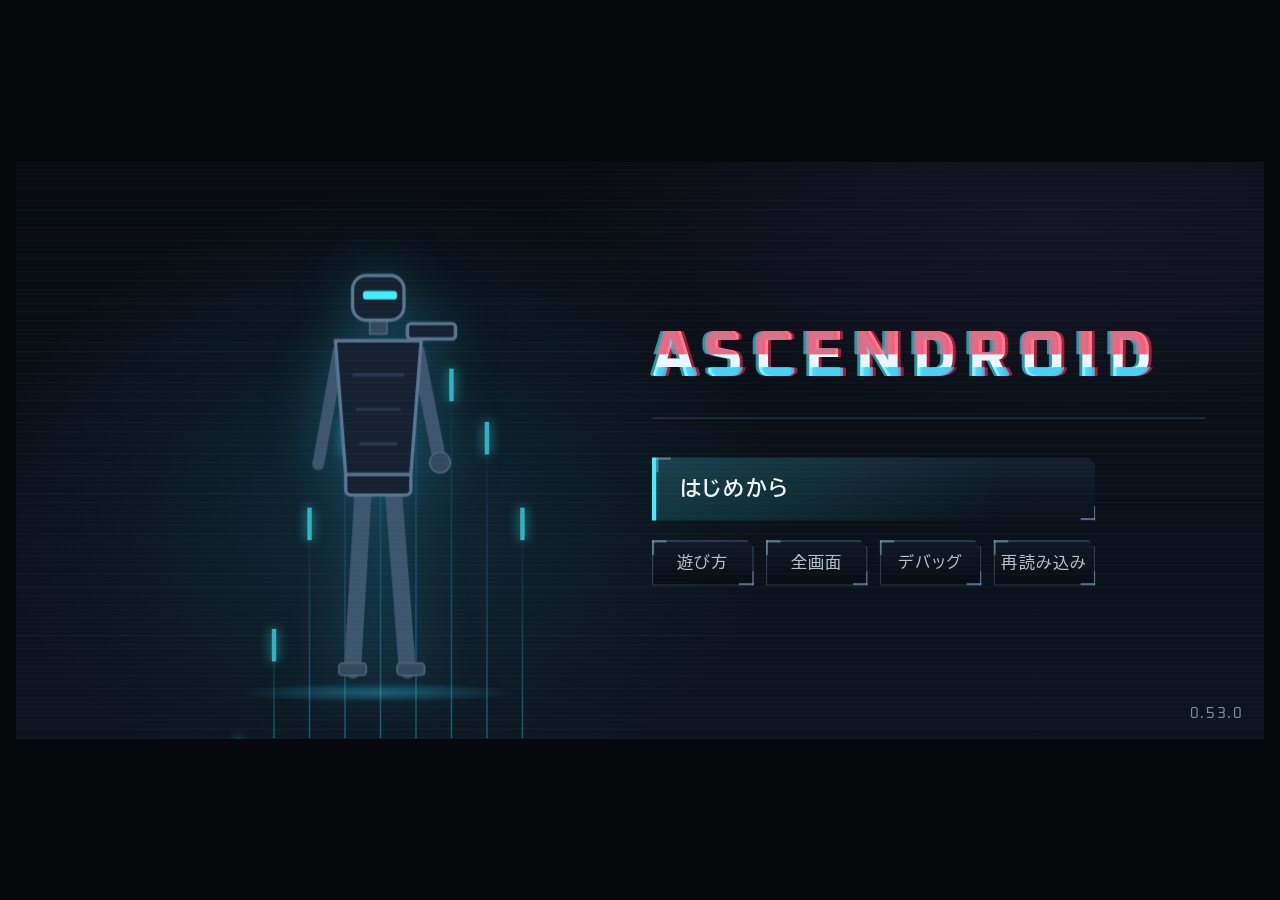
==== index.html @ fb795525 "0.53.0: 使われていないコードと、今の決まり(敵は常に1体・警戒は相対値)と矛盾するコードの掃除 ユーザー: 企画書を実態に合わせて直すのと一緒に、コードの中の使われていない所・実態と矛盾した所" ====
<!doctype html>
<html lang="ja">
<head>
<meta charset="utf-8">
<meta name="viewport" content="width=device-width,initial-scale=1,viewport-fit=cover">
<title>Ascendroid</title>
<meta name="theme-color" content="#0a0f15">
<meta name="mobile-web-app-capable" content="yes">
<link rel="manifest" href="manifest.webmanifest">
<link rel="icon" href="icons/icon-192.png">
<link rel="apple-touch-icon" href="icons/icon-192.png">
<style>html,body{margin:0}</style>
<link rel="preconnect" href="https://fonts.googleapis.com">
<link rel="preconnect" href="https://fonts.gstatic.com" crossorigin>
<link rel="stylesheet" href="https://fonts.googleapis.com/css2?family=BIZ+UDPGothic:wght@400;700&family=Chakra+Petch:wght@500;600;700&family=Oxanium:wght@500;600;700&display=swap">
<style>
/* Layout: fixed 844x390 landscape stage, scaled to fit. Back to front: battle-forecast screen, characters in a row with their own HP/status underneath, parts column at left, tall cards peeking from the bottom edge.
   Color is meaning only, on a blue-tinted night palette: cyan = you and what you operate (now, cost, selection), red = threat, violet = charge/JUST. */
:root{
  --bg:#0a0f15; --panel:#0f1720; --raised:#121c27; --line:#1c2937; --grid:#1b2938;
  --fg:#e6eef5; --fg2:#b4c6d4; --dim:#8a9fb2; --dim2:#566b7f; --neutral:#d3e2ee;
  --cy:#38d3ff; --cy-dim:#2d6f88; --foe:#ff4d6a; --foe2:#ff8a9c; --just:#b18cff; --just2:#cbb2ff;
  --f-body:"BIZ UDPGothic","Hiragino Sans","Noto Sans JP",system-ui,sans-serif;
  --f-num:"Chakra Petch","BIZ UDPGothic",system-ui,sans-serif;
  color-scheme:dark;
}
html,body{height:100%}
body{margin:0;background:var(--bg);color:var(--fg);font-family:var(--f-body);overflow:hidden;box-sizing:border-box;
  padding-left:max(16px, env(safe-area-inset-left, 0px));padding-right:max(16px, env(safe-area-inset-right, 0px));padding-block:0;
  -webkit-user-select:none;user-select:none;-webkit-tap-highlight-color:transparent}
[hidden]{display:none!important}
#wrap{position:relative;width:100%;height:100%;overflow:hidden;overflow:clip}
#rot{display:none;position:absolute;left:0;right:0;top:10px;text-align:center;color:var(--cy);font-size:13px}
@media (orientation:portrait){#rot{display:block}}
#stage{position:absolute;left:50%;top:50%;width:844px;height:390px;transform:translate(-50%,-50%) scale(var(--s,1));overflow:hidden;overflow:clip;
  background:radial-gradient(ellipse 520px 220px at 420px 230px, rgba(56,211,255,.05), transparent 70%), var(--bg);font-size:11px;line-height:1.35;touch-action:none}
#stage *{box-sizing:border-box}
#shaker{position:absolute;inset:0}
#world{position:absolute;inset:0;transform-origin:50% 50%;transition:transform .32s cubic-bezier(.2,.8,.2,1),filter .32s}
#shaker.zoomout #world{transform:scale(.8);filter:brightness(.72)}
#shaker.selfview #world{transform:scale(.64);filter:brightness(.55)}
#parts,#hand,.pile{transition:opacity .25s,transform .25s}
#shaker.selfview #parts,#shaker.selfview #hand,#shaker.selfview .pile,#shaker.selfview #redraw{opacity:0;pointer-events:none;transform:translateY(24px)}
#inner{position:absolute;left:8px;top:8px;width:828px;height:204px;border:1px solid var(--line);border-radius:10px;background:rgba(15,23,32,.95);box-shadow:0 12px 30px rgba(0,0,0,.5);
  display:grid;grid-template-columns:150px minmax(0,1fr) 230px;gap:18px;padding:12px 14px;transform:translateY(-240px);transition:transform .32s cubic-bezier(.2,.8,.2,1);pointer-events:none}
#shaker.selfview #inner{transform:none;pointer-events:auto}
.face{display:flex;flex-direction:column;gap:7px;min-width:0}
.face svg{display:block}
.mono{font-size:11px;line-height:1.55;color:var(--fg);border-left:2px solid var(--cy);padding-left:7px}
.diag{display:flex;flex-direction:column;gap:3px;min-width:0}
.drow{display:grid;grid-template-columns:14px 30px minmax(0,1fr) 70px 18px;align-items:center;column-gap:6px}
.drow .ic{color:var(--fg)}
.drow .dn{font-weight:700;font-size:10.5px}
.drow .dp{font-size:10px;color:var(--fg2);white-space:nowrap;overflow:hidden;text-overflow:ellipsis}
.drow .pips{margin:0}
.drow .pnum{text-align:right}
.drow .de{grid-column:3/6;font-size:9.5px;color:var(--dim);white-space:nowrap;overflow:hidden;text-overflow:ellipsis;line-height:1.3}
.drow.broken .ic,.drow.broken .dn{color:var(--dim2)}
.drow.broken .dp{text-decoration:line-through;color:var(--dim2)}
.mem{display:flex;flex-direction:column;gap:5px;min-width:0;overflow:auto}
.mh{display:flex;align-items:center;gap:5px;color:var(--fg2);font-family:var(--f-num);font-weight:700;font-size:12px}
.mh .ic svg{width:13px;height:13px}
.ml{display:flex;flex-wrap:wrap;gap:4px;margin-bottom:4px}
.mc{display:inline-flex;align-items:center;gap:4px;border:1px solid var(--line);border-radius:4px;padding:1px 5px 1px 2px;font-size:10px;background:var(--raised)}
.mc i{font-style:normal;width:14px;height:14px;border-radius:7px;border:1px solid var(--cy);color:var(--cy);font-family:var(--f-num);font-size:9px;font-weight:700;display:flex;align-items:center;justify-content:center}
.mc b{font-family:var(--f-num);color:var(--cy);font-size:10px}
#shaker.shake{animation:shake .28s linear}
@keyframes shake{20%{transform:translate(-3px,1px)}40%{transform:translate(3px,-1px)}60%{transform:translate(-2px,1px)}80%{transform:translate(2px,0)}}
button{font:inherit;color:inherit;cursor:pointer;padding:0;margin:0;background:none;border:0;text-align:left}
button:focus-visible{outline:2px solid var(--cy);outline-offset:2px}
.ic{display:inline-flex;flex:none}
.ic svg{width:12px;height:12px;display:block}
.np{pointer-events:none}
/* timeline */
#tl{position:absolute;inset:0;transition:opacity .2s}
#shaker.executing #tl{opacity:.62}
#screen{position:absolute;left:92px;top:8px;width:706px;height:162px;border:1px solid #1a2836;border-radius:6px;
  background:repeating-linear-gradient(180deg,rgba(56,211,255,.018) 0 1px,transparent 1px 3px),linear-gradient(180deg,#0e1822,#0c141d)}
.tl{position:absolute;top:26px;width:1px;height:140px;background:var(--grid)}
.tn{position:absolute;top:10px;width:20px;text-align:center;font-family:var(--f-num);font-size:10px;color:#4b8ba5;transition:color .12s}
.tn.hit{color:var(--bg);background:var(--cy);border-radius:3px;font-weight:700;box-shadow:0 0 8px rgba(56,211,255,.6)}
#nowTri{position:absolute;left:164px;top:11px}
#nowLine{position:absolute;left:169px;top:22px;width:2px;height:146px;background:var(--cy);box-shadow:0 0 6px rgba(56,211,255,.5)}
#swiftBand{position:absolute;top:22px;height:144px;background:linear-gradient(90deg,rgba(56,211,255,0),rgba(56,211,255,.12));border-left:1px dashed rgba(56,211,255,.45);transition:left .15s,width .15s}
.rowline{position:absolute;left:170px;height:1px;width:612px;background:rgba(169,188,203,.1)}
.rowline.tgt{background:rgba(56,211,255,.5)}
.rowline.dead{opacity:.3}
#pvRegion{position:absolute;left:171px;top:24px;height:144px;background:linear-gradient(90deg,rgba(56,211,255,.05),rgba(56,211,255,.15));border-top:1px solid rgba(56,211,255,.35);border-bottom:1px solid rgba(56,211,255,.35)}
#pvLine{position:absolute;top:22px;width:2px;height:146px;background:var(--cy);box-shadow:0 0 8px rgba(56,211,255,.8)}
#selfBar{position:absolute;top:25px;height:9px;border-radius:3px;transition:left .13s linear,width .13s linear}
#selfBar.pre{background:repeating-linear-gradient(135deg,rgba(56,211,255,.95) 0 5px,rgba(56,211,255,.62) 5px 10px);box-shadow:0 0 8px rgba(56,211,255,.45)}
#selfBar.cast{background:var(--cy);box-shadow:0 0 10px rgba(56,211,255,.7)}
#selfBar.broken{background:var(--foe);animation:barbreak .38s ease-out forwards}
@keyframes barbreak{0%{opacity:1;transform:none}40%{opacity:1;transform:scaleY(2.2)}100%{opacity:0;transform:scaleY(.2) translateY(-6px)}}
.mk{position:absolute;width:26px;height:22px;display:flex;align-items:center;justify-content:center;gap:2px;border-radius:4px;border:1.5px solid var(--foe);background:#2a1220;color:#ffe0e6;transition:left .13s linear,top .2s,opacity .2s,transform .2s,box-shadow .15s}
.mk b{font-family:var(--f-num);font-size:12px;font-weight:700}
.mk span{font-size:9.5px}
.mk .ic svg{width:10px;height:10px}
.mk.later{opacity:.74}
.mk.ch{border-color:var(--just);background:#1f1838;color:#efe6ff;border-radius:11px}
.mk.dl{border:1px solid #3d5163;background:var(--raised);color:var(--fg2)}
.mk.danger{box-shadow:0 0 0 3px rgba(255,77,106,.42)}
.mk.just{background:var(--just);color:#1a1030;box-shadow:0 0 16px rgba(177,140,255,.85)}
.mk.fire{transform:scale(1.35);box-shadow:0 0 14px rgba(255,77,106,.8)}
.mk.out{opacity:0!important;transform:scale(1.6)}
/* stage */
#floor{position:absolute;left:0;top:214px;width:844px;height:80px;background:linear-gradient(180deg,transparent,rgba(56,211,255,.035))}
#droid{position:absolute;left:108px;top:142px;width:50px;height:128px;transform-origin:50% 100%}
#droid svg{display:block}
#droid.casting{filter:drop-shadow(0 0 5px rgba(56,211,255,.6))}
#droid.lunge{animation:lunge .36s ease-out}
@keyframes lunge{35%{transform:translateX(72px) rotate(8deg)}100%{transform:none}}
#droid.recoil{animation:recoil .3s ease-out}
@keyframes recoil{25%{transform:translateX(-7px) rotate(-3deg)}100%{transform:none}}
#droid.hit{animation:dhit .3s linear}
@keyframes dhit{0%{filter:brightness(2.2) drop-shadow(0 0 6px rgba(255,77,106,.9))}25%{transform:translateX(-5px)}50%{transform:translateX(4px)}75%{transform:translateX(-2px)}100%{transform:none;filter:none}}
#droid.glitch{animation:glitch .3s steps(4)}
@keyframes glitch{25%{transform:translateX(3px)}50%{transform:translateX(-3px);filter:hue-rotate(60deg)}75%{transform:translateX(2px)}100%{transform:none}}
.foe{position:absolute;top:170px;width:90px;height:100px;transition:opacity .4s,transform .4s,filter .3s}
.foe svg{display:block;width:100%;height:100%}
.foe.atk{animation:fatk .26s ease-out}
@keyframes fatk{40%{transform:translateX(-26px)}100%{transform:none}}
.foe.ehit{animation:fhit .26s ease-out}
@keyframes fhit{0%{filter:brightness(2.4) drop-shadow(-3px 0 #38d3ff) drop-shadow(3px 0 #ff4d6a)}20%{transform:translateX(10px) skewX(-6deg)}35%{transform:translateX(4px);filter:brightness(1.4) drop-shadow(2px 0 #38d3ff) drop-shadow(-2px 0 #ff4d6a)}100%{transform:none;filter:none}}
.foe.ejust{animation:fjust .45s ease-out}
@keyframes fjust{0%{filter:brightness(2) drop-shadow(0 0 10px #b18cff)}30%{transform:translateX(16px) rotate(6deg)}100%{transform:none;filter:none}}
.foe.dead{opacity:0;transform:translateY(14px) scaleY(.85)}
/* 0.23.0: 敵のひとこと・逃走・圧縮機の顎 */
.say{position:absolute;transform:translate(-50%,-100%);max-width:220px;padding:5px 9px 6px;background:rgba(6,10,15,.92);border:1px solid rgba(255,138,156,.55);border-radius:3px;font-size:12px;line-height:1.4;color:#f3e9ec;white-space:nowrap;pointer-events:none;z-index:6;
  clip-path:inset(0 100% 0 0);animation:sayIn .32s steps(10) forwards,sayOut .3s ease-in 2.1s forwards}
.say::after{content:"";position:absolute;left:50%;bottom:-5px;width:8px;height:8px;background:inherit;border-right:1px solid rgba(255,138,156,.55);border-bottom:1px solid rgba(255,138,156,.55);transform:translateX(-50%) rotate(45deg)}
@keyframes sayIn{to{clip-path:inset(0 0 -8px 0)}}
@keyframes sayOut{to{opacity:0;transform:translate(-50%,-112%)}}
.foe.fled{opacity:0 !important;transform:translateX(150px) skewX(-12deg);transition:opacity .55s ease-in,transform .55s ease-in;filter:blur(1px)}
.eu.fled{opacity:0;transition:opacity .4s}
.sp-jaw{animation:chew 1.1s ease-in-out infinite}
@keyframes chew{0%,60%,100%{transform:translateY(0)}75%{transform:translateY(-3px)}}
.sp-flame{transform-box:fill-box;transform-origin:right center}
.reticle{position:absolute;inset:5% 5% 4% 5%;border:2px solid var(--cy);border-radius:4px;opacity:0;transition:opacity .15s;
  -webkit-mask:linear-gradient(#000 0 0) top left/14px 14px no-repeat,linear-gradient(#000 0 0) top right/14px 14px no-repeat,linear-gradient(#000 0 0) bottom left/14px 14px no-repeat,linear-gradient(#000 0 0) bottom right/14px 14px no-repeat;
  mask:linear-gradient(#000 0 0) top left/14px 14px no-repeat,linear-gradient(#000 0 0) top right/14px 14px no-repeat,linear-gradient(#000 0 0) bottom left/14px 14px no-repeat,linear-gradient(#000 0 0) bottom right/14px 14px no-repeat}
.foe.tgt .reticle{opacity:1}
.cinfo{position:absolute;top:272px;width:110px;display:flex;flex-direction:column;gap:3px;transition:opacity .4s}
.cinfo.dead{opacity:.25}
.frow{display:flex;gap:4px;align-items:center}
.hpb{position:relative;display:block;width:58px;height:5px;background:#1c2937;border-radius:2px;overflow:hidden}
.hpb i{position:absolute;left:0;top:0;bottom:0;background:var(--neutral);transition:width .25s}
/* 手応え(0.40.0): 減った分の跡。いったん白く光り、少し遅れて縮む */
.hpb::before{content:'';position:absolute;left:0;top:0;bottom:0;width:var(--tr,100%);background:#ffe3e8;box-shadow:0 0 6px #fff;transition:width .5s ease-out .35s}
.hpb.me i{background:var(--cy)}
.hpb s{position:absolute;top:0;bottom:0;background:repeating-linear-gradient(135deg,var(--foe) 0 2px,transparent 2px 4px)}
.hpt{font-family:var(--f-num);font-size:10.5px;color:var(--fg2)}
.hpt.pv{color:var(--foe2)}
.sts{display:flex;gap:8px;min-height:12px}
.cinfo.fi .sts{gap:5px}
.st{display:inline-flex;gap:2px;align-items:center;font-family:var(--f-num);font-size:10.5px;font-weight:700}
.st .ic svg{width:11px;height:11px}
.st.crack{color:var(--foe2)} .st.blk{color:var(--fg)} .st.swf{color:var(--cy)} .st.chg{color:var(--cy)}
.st.flash{animation:stflash .35s}
@keyframes stflash{0%{filter:drop-shadow(0 0 6px #fff);color:#fff}100%{filter:none}}
/* parts */
.part{position:absolute;left:8px;width:76px;display:block;padding:2px 0;transition:background .2s;border-radius:4px}
.ph{display:flex;align-items:center;gap:4px}
.pico{position:relative;display:inline-flex;color:var(--fg)}
.pico svg{width:12px;height:12px;display:block}
.pname{font-size:10.5px;font-weight:700}
.pnum{margin-left:auto;font-family:var(--f-num);font-size:10.5px;font-weight:600;color:var(--fg2)}
.pnum.pv{color:var(--foe2)}
.pips{display:flex;gap:2px;margin-top:4px}
.pip{display:block;height:7px;border-radius:1px;background:#1c2937}
.pip.full{background:var(--neutral)}
.pip.loss{background:repeating-linear-gradient(135deg,var(--foe) 0 2px,#3a1424 2px 4px)}
.pip.worn{background:repeating-linear-gradient(135deg,#2a3a4a 0 2px,#111b25 2px 4px)}
.part.th-hit .pico,.part.th-hit .pname{color:var(--foe2)}
.part.th-ch .pico,.part.th-ch .pname{color:var(--just2)}
.part.broken .pname,.part.broken .pico{color:var(--dim2)}
.part.broken .pico::after{content:"";position:absolute;left:-2px;top:5px;width:16px;height:2px;background:var(--foe);transform:rotate(-40deg)}
.part.flash{background:rgba(255,77,106,.22)}
#menuBtn{position:absolute;left:806px;top:8px;width:28px;height:22px;border:1px solid var(--line);border-radius:4px;background:var(--panel);color:var(--dim);display:flex;align-items:center;justify-content:center}
/* hand: tall cards peek from the bottom edge */
#handShade{position:absolute;left:0;top:170px;width:844px;height:220px;background:linear-gradient(180deg,rgba(10,15,21,0),rgba(10,15,21,.88) 40%);opacity:0;transition:opacity .2s;pointer-events:none}
#handShade.on{opacity:1}
/* 手札を選ぶ(0.30.0) */
#chooseBar{position:absolute;right:14px;top:226px;z-index:30;display:flex;align-items:center;gap:10px;padding:4px 4px 4px 12px;border:1px solid var(--cy);border-radius:4px;background:#0b2230;color:#bff2ff;font-size:12px;font-weight:700}
#chooseBar button{font:inherit;padding:4px 14px;border-radius:3px;border:1px solid var(--cy);background:var(--cy);color:#04141c;cursor:pointer}
#chooseBar button:disabled{background:transparent;color:#6c8fa0;border-color:#2a4656;cursor:default}
#hand .card.pk{border:1.5px solid #ffcf5a;box-shadow:0 0 0 2px rgba(255,207,90,.25),0 10px 22px rgba(255,207,90,.2)}
#hand .card.pk::after{content:"✓";position:absolute;right:5px;top:24px;width:16px;height:16px;border-radius:50%;background:#ffcf5a;color:#1a1305;font-size:11px;line-height:16px;text-align:center;font-weight:800}
#hand.choosing .card{outline:1.5px dashed var(--cy);outline-offset:-3px}
.st.ward{color:#bfe9ff;border-color:#5fc9ff;border-style:dashed} .st.ward i{font-style:normal;opacity:.75;font-size:.85em;margin-left:1px}
.pile{position:absolute;left:8px;width:66px;height:36px;border:1px solid var(--line);border-radius:6px;background:var(--panel);color:var(--fg2);display:flex;align-items:center;justify-content:center;gap:6px}
.pile .ic svg{width:14px;height:14px}
.pile b{font-family:var(--f-num);font-size:13px}
#pileDisc{color:var(--dim)}
/* キャッシュ(0.39.0): 使ったカードがリフレッシュまで置かれる所。キャッシュを持つキャラでは3つの札を詰めて並べる */
#pileCache{display:none;color:var(--cy)}
#shaker.cached .pile{height:26px}
#shaker.cached #pileDraw{top:300px!important}#shaker.cached #pileCache{display:flex;top:328px}#shaker.cached #pileDisc{top:356px!important}
.card{position:absolute;width:96px;height:136px;transform-origin:50% 100%;overflow:hidden;border-radius:8px;background:var(--raised);border:1px solid #233446;color:var(--fg);display:flex;flex-direction:column;
  transition:left .22s cubic-bezier(.2,.8,.2,1),top .22s cubic-bezier(.2,.8,.2,1),transform .22s cubic-bezier(.2,.8,.2,1),opacity .22s,border-color .15s,box-shadow .2s}
.card.sel,.card.picked{border:1.5px solid var(--cy);box-shadow:0 10px 24px rgba(56,211,255,.28)}
.card:disabled{cursor:default}
.card.off{opacity:.35}
.mk b.dn{color:#bff2ff} .mk .mdn{position:absolute;right:-5px;top:-6px;font-style:normal;font-size:9px;line-height:1;color:#04141c;background:var(--cy);border-radius:3px;padding:1px 2px}
.chd{display:flex;align-items:center;gap:4px;height:26px;padding:0 5px;flex:none}
.cost{width:18px;height:18px;flex:none;border:1.5px solid var(--cy);border-radius:9px;background:var(--bg);color:var(--cy);font-family:var(--f-num);font-size:12px;font-weight:700;display:flex;align-items:center;justify-content:center}
.cname{font-size:10.5px;font-weight:700;white-space:nowrap;overflow:hidden;text-overflow:ellipsis;min-width:0}
/* カードの名前(0.36.2): 枠に収まるよう文字の大きさを名前の長さで決める(nameHTML)。属性の部分は小さく紫で上の段、カードの名前の色はそのまま */
.cname.stk{display:flex;flex-direction:column;justify-content:center;line-height:1.08}
.cname .cna{color:#b98cff;font-weight:700;overflow:hidden;text-overflow:ellipsis}
.cname .cnb{overflow:hidden;text-overflow:ellipsis}
.cart{position:relative;display:block;height:60px;flex:none;margin:0 4px;border-radius:4px;background:repeating-linear-gradient(135deg,#17222e 0 6px,#131c27 6px 12px)}
.atom{position:absolute;left:6px;top:7px;width:7px;height:7px;background:var(--fg);transform:rotate(45deg)}
.cval{position:absolute;right:5px;top:4px;display:flex;align-items:center;gap:3px;padding:1px 4px;border-radius:4px;background:rgba(10,15,21,.75)}
.cval b{font-family:var(--f-num);font-size:15px;line-height:1.1}
.ctx{display:block;padding:5px 7px 0;font-size:10px;line-height:1.4;color:var(--fg2)}
.ctx b{color:var(--fg)}
.kwp{display:inline-block;margin-top:3px;font-size:9px;font-weight:700;border:1px solid #33495d;border-radius:3px;padding:0 4px;line-height:13px;color:var(--fg)}
.kw-f{font-weight:700;color:var(--foe2)} .kw{font-weight:700;color:var(--fg)} .kw-j{font-weight:700;color:var(--just2)}
.ctx .kwp{display:inline;margin:0;border:0;padding:0;font-size:inherit;line-height:inherit}
/* 文が長いカードは絵を低くして5行まで入れる */
/* 0.52.0: カードの配置と字の大きさは文の長さで変えない。小さいカード(手札)で入りきらない文は下を薄くして「⋯」を出し、
   長押し・上スワイプ(手札を広げる)・報酬などの大きいカードで全文を読む */
.card .cart{height:44px}
.card .ctx{flex:1 1 auto;min-height:0;overflow:hidden;position:relative;font-size:9.5px;line-height:1.36}
.card.trunc .ctx{-webkit-mask-image:linear-gradient(180deg,#000 calc(100% - 22px),transparent calc(100% - 6px));mask-image:linear-gradient(180deg,#000 calc(100% - 22px),transparent calc(100% - 6px))}
.card.trunc::before{content:"⋯";display:block!important;position:absolute;left:auto;top:auto;width:auto;height:auto;right:7px;bottom:5px;z-index:2;padding:0 4px;font-size:11px;line-height:12px;color:var(--cy);background:rgba(5,10,15,.9);box-shadow:inset 0 0 0 1px rgba(63,240,255,.4);pointer-events:none}
/* 大きいカード(報酬・ショップ・強化・デフラグ・デッキ・拡大・手札を広げたとき): 全文が入る大きさ。中の割り付けはどのカードも同じ */
:is(.cards,.czoom .zw,#shaker.zoomout #hand) .card{width:128px;height:184px}
:is(.cards,.czoom .zw,#shaker.zoomout #hand) .card .chd{height:30px;padding:0 6px}
:is(.cards,.czoom .zw,#shaker.zoomout #hand) .card .cname{font-size:12px}
:is(.cards,.czoom .zw,#shaker.zoomout #hand) .card .cart{height:52px;margin:0 5px}
:is(.cards,.czoom .zw,#shaker.zoomout #hand) .card .cval b{font-size:17px}
:is(.cards,.czoom .zw,#shaker.zoomout #hand) .card .ctx{font-size:10px;line-height:1.4;padding:5px 9px 9px}
:is(.cards,.czoom .zw,#shaker.zoomout #hand) .card.trunc .ctx{-webkit-mask-image:none;mask-image:none}
:is(.cards,.czoom .zw,#shaker.zoomout #hand) .card.trunc::before{display:none!important}
.sitem{width:128px!important}
/* 0.51.0: さらに長い文(6行)は絵をもっと低くし、字を少し小さく。下と横に余白を残し、二重の縁(内側4px)や選択の線に文字が掛からないように */
.card .ctx{padding:4px 8px 8px}
.cnt{position:absolute;right:5px;bottom:5px;font-family:var(--f-num);font-size:11px;font-weight:700;color:var(--cy)}
#redraw{position:absolute;left:742px;top:302px;width:92px;height:80px;border:1px solid #233446;border-radius:8px;background:var(--panel);color:var(--fg2);display:flex;align-items:center;justify-content:center;gap:8px;transition:top .15s,border-color .15s,box-shadow .15s,opacity .25s,transform .25s}
#redraw svg{width:20px;height:20px}
#redraw b{font-family:var(--f-num);font-size:24px;color:var(--cy)}
#redraw.sel{top:292px;border:1.5px solid var(--cy);box-shadow:0 10px 22px rgba(56,211,255,.22)}
#redraw:disabled{opacity:.4;cursor:default}
/* fx */
#fx,#floats{position:absolute;inset:0;pointer-events:none}
.float{position:absolute;transform:translate(-50%,-50%);font-family:var(--f-num);font-weight:700;font-size:17px;white-space:nowrap;text-shadow:-1.5px 0 rgba(56,211,255,.75),1.5px 0 rgba(255,77,106,.75),0 0 6px #000;animation:rise .9s ease-out forwards;color:#fff}
.float.foe{color:var(--foe2)} .float.cy{color:var(--cy);font-size:14px} .float.dot{color:#ffb766;font-size:13px}
body.hs *{animation-play-state:paused!important;transition:none!important}
.float.dm{animation:dmpop .95s ease-out forwards}
.float.dm.big{color:#fff3b0;letter-spacing:.04em}
@keyframes dmpop{0%{opacity:0;transform:translate(-50%,-50%) scale(.4)}10%{opacity:1;transform:translate(-50%,-60%) scale(1.45)}22%{transform:translate(-50%,-52%) scale(.92)}32%{transform:translate(-50%,-55%) scale(1.08)}45%{transform:translate(-50%,-54%) scale(1)}100%{opacity:0;transform:translate(-50%,-110%) scale(1)}}
@keyframes rise{0%{opacity:0;margin-top:4px;letter-spacing:.3em}8%{opacity:1;letter-spacing:0}12%{transform:translate(-46%,-50%)}16%{transform:translate(-50%,-50%)}100%{opacity:0;margin-top:-26px}}
.burst{position:absolute;width:44px;height:44px;margin:-22px 0 0 -22px;border-radius:50%;border:2px solid var(--just);box-shadow:0 0 18px rgba(177,140,255,.9),inset 0 0 12px rgba(177,140,255,.6);animation:burst .5s ease-out forwards}
@keyframes burst{0%{transform:scale(.4);opacity:1}70%{opacity:1}100%{transform:scale(1.8);opacity:0}}
.shard{position:absolute;width:9px;height:3px;background:var(--just2);transition:transform .45s ease-out,opacity .45s}
.beam{position:absolute;height:3px;transform-origin:0 50%;border-radius:2px;background:linear-gradient(90deg,rgba(214,246,255,0),#d6f6ff 25%,var(--cy));box-shadow:0 0 10px rgba(56,211,255,.8);animation:beam .3s ease-out forwards}
@keyframes beam{0%{opacity:0;clip-path:inset(0 100% 0 0)}30%{opacity:1;clip-path:inset(0 0 0 0)}100%{opacity:0}}
.slash{position:absolute;width:60px;height:3px;margin:-1px 0 0 -30px;background:#fff;box-shadow:0 0 8px #fff;transform:rotate(-35deg);animation:slash .25s ease-out forwards}
@keyframes slash{0%{opacity:0;transform:rotate(-35deg) scaleX(.2)}40%{opacity:1;transform:rotate(-35deg) scaleX(1)}100%{opacity:0;transform:rotate(-35deg) scaleX(1.2)}}
.shield{position:absolute;left:92px;top:136px;width:82px;height:140px;border:1.5px solid rgba(214,246,255,.8);border-radius:40% 40% 46% 46%;box-shadow:0 0 14px rgba(56,211,255,.35),inset 0 0 14px rgba(56,211,255,.2);animation:shield .55s ease-out forwards}
@keyframes shield{0%{opacity:0;transform:scale(.7)}35%{opacity:1;transform:scale(1)}100%{opacity:0;transform:scale(1.06)}}
.fxghost{position:absolute;width:24px;height:34px;border:1.5px solid var(--foe);border-radius:4px;background:var(--raised);transition:left .4s ease-in,top .4s ease-in,opacity .4s,transform .4s}
.spark{position:absolute;width:4px;height:4px;border-radius:2px;background:#ffd28a;transition:transform .4s ease-out,opacity .4s}
.after{position:absolute;opacity:.35;transition:opacity .3s,transform .3s;filter:drop-shadow(0 0 4px rgba(56,211,255,.8))}
#toast{position:absolute;left:0;right:0;top:120px;text-align:center;font-size:18px;font-weight:700;letter-spacing:.14em;opacity:0;pointer-events:none;text-shadow:0 0 10px #000}
#toast.show{animation:toast 1.6s ease-out}
@keyframes toast{0%{opacity:0;clip-path:inset(0 50% 0 50%);letter-spacing:.5em}12%{opacity:1;clip-path:inset(0 0 0 0);letter-spacing:.14em}16%{transform:translateX(3px);text-shadow:-2px 0 rgba(56,211,255,.8),2px 0 rgba(255,77,106,.8)}20%{transform:none;text-shadow:0 0 10px #000}70%{opacity:1}100%{opacity:0}}
/* overlay */
#ov{position:absolute;inset:0;background:rgba(5,9,14,.84);display:flex;align-items:center;justify-content:center;z-index:50;padding:12px}
.box{background:var(--panel);border:1px solid var(--line);border-radius:10px;padding:14px 18px;max-width:640px;width:100%;max-height:366px;overflow:auto}
.box h2{font-size:15px;margin:0 0 10px;letter-spacing:.04em}
.box .sub{color:var(--dim);margin:-6px 0 10px}
.box ul{margin:0 0 10px;padding-left:18px;display:flex;flex-direction:column;gap:3px}
.row{display:flex;gap:8px;flex-wrap:wrap;justify-content:flex-end;align-items:center}
.row .sp{flex:1}
.btn{border:1px solid var(--cy);background:var(--cy);color:#04161e;font-weight:700;border-radius:6px;padding:7px 18px;text-align:center;white-space:nowrap}
.btn.ghost{background:transparent;color:var(--cy)}
.btn:disabled{opacity:.35;cursor:default}
.cards{display:flex;gap:10px;justify-content:center;flex-wrap:wrap;margin:4px 0 12px}
.cards .card{position:relative;flex:none}
.cards .card.picked{transform:translateY(-6px)}
.opts{display:flex;gap:10px;justify-content:center;margin:4px 0 14px}
.opt{width:200px;border:1px solid var(--line);background:var(--bg);border-radius:8px;padding:12px;display:flex;flex-direction:column;gap:6px;align-items:flex-start;transition:border-color .15s,box-shadow .15s}
.opt .ic svg{width:22px;height:22px}
.opt b{font-size:13px} .opt span{color:var(--dim);font-size:10.5px}
.opt.picked{border:1.5px solid var(--cy);box-shadow:0 0 0 3px rgba(56,211,255,.15)}
.mlist{display:flex;flex-direction:column;gap:6px;margin:0 0 12px}
.mlist .opt{width:auto;flex-direction:row;align-items:center;padding:9px 12px}
.prow{display:flex;gap:8px;justify-content:center;margin:6px 0 14px}
.ptile{width:92px;border:1px solid var(--line);border-radius:8px;background:var(--bg);padding:8px;display:flex;flex-direction:column;align-items:center;gap:5px}
.ptile .ic svg{width:22px;height:22px}
.ptile b{font-size:10.5px}
.ptile.dmg{border-color:var(--foe)} .ptile.dmg .ic{color:var(--foe2)}
.ptile .pips{margin:0}
.bodyline{display:flex;align-items:center;gap:6px;color:var(--fg2);font-family:var(--f-num);font-size:12px;margin:-4px 0 6px}
/* enemy info */
.ei{display:flex;gap:16px}
.ei-bar{position:relative;height:6px;border-radius:3px;background:#1c2937;overflow:hidden}
.ei-bar i{position:absolute;left:0;top:0;bottom:0;background:var(--neutral)}
.seq{display:flex;align-items:center;gap:0;flex-wrap:nowrap;overflow-x:auto;padding:22px 0 6px}
.at{position:relative;width:76px;height:104px;flex:none;border:1.5px solid var(--foe);border-radius:8px;background:#1d1220;display:flex;flex-direction:column;align-items:center;justify-content:center;gap:4px}
.at .ty{position:absolute;left:6px;top:6px;color:var(--foe2)}
.at .ty svg{width:14px;height:14px}
.at .par{position:absolute;right:5px;top:5px;color:var(--just2)}
.at .par svg{width:16px;height:16px}
.at .v{font-family:var(--f-num);font-weight:700;font-size:26px;line-height:1}
.at .tp{display:flex;align-items:center;gap:3px;font-size:10px;color:var(--fg2)}
.at .an{position:absolute;bottom:5px;left:0;right:0;text-align:center;font-size:9px;color:var(--dim)}
.at.ch{border-color:var(--just);background:#1b1733}
.at.ch .ty{color:var(--just2)}
.at.dl{border:1px solid #33495d;background:var(--raised)}
.at.dl .ty{color:var(--fg2)}
.at.cur{box-shadow:0 0 0 2px var(--bg),0 0 0 3.5px var(--cy)}
.at .nx{position:absolute;top:-20px;left:0;right:0;display:flex;justify-content:center;align-items:center;gap:3px;color:var(--cy);font-family:var(--f-num);font-weight:700;font-size:12px}
.loop{width:40px;flex:none;display:flex;flex-direction:column;align-items:center;gap:2px;color:var(--cy-dim);font-family:var(--f-num);font-weight:700;font-size:12px}
.loop b{color:var(--fg2)}
.pinfo{display:flex;gap:14px;align-items:center;margin-bottom:12px}
.pinfo .ic svg{width:36px;height:36px}
.pinfo .pips{width:150px}
.ckw{display:flex;flex-direction:column;gap:6px;font-size:10.5px;color:var(--fg2);flex:1;min-width:0}
.ckw b{color:var(--fg)}
/* 0.6.0: hand arrivals, timers, traits */
.tl.tl3{background:#1d2e40}
.mk.react{border-style:dashed}
.mk.react.ghost{opacity:.75}
.mk.sync{box-shadow:0 0 0 2px #0c141d,0 0 0 3.5px var(--foe)}
#strip{position:absolute;inset:0}
#stripLine{position:absolute;left:170px;top:150px;width:612px;height:1px;background:rgba(56,211,255,.14)}
.sm{position:absolute;top:143px;transition:left .13s linear,opacity .2s}
.sm.arr{width:10px;height:14px;margin-left:-5px;border:1.5px solid var(--cy-dim);border-radius:2px;background:#0d1d29}
.sm.arr.over{border-color:#6a2a3a;border-style:dashed;background:transparent}
.sm.tmr{top:142px;height:16px;padding:0 3px;margin-left:-12px;border:1.5px solid var(--cy);border-radius:4px;background:#0d2230;color:var(--cy);display:flex;align-items:center;gap:2px;font-family:var(--f-num);font-weight:700;font-size:10px}
.sm.tmr .ic svg{width:10px;height:10px}
.sm.tmr.pv{opacity:.6;border-style:dashed;background:transparent}
#handCnt{position:absolute;left:8px;top:278px;width:66px;display:flex;align-items:center;justify-content:center;gap:5px;color:var(--fg2);font-family:var(--f-num);font-size:12px;font-weight:700;transition:opacity .25s}
#handCnt .ic svg{width:14px;height:14px}
#handCnt.full{color:var(--foe2)}
#shaker.selfview #handCnt{opacity:0}
.cost.zero{border-style:dashed}
.cost.cup{border-color:var(--foe2);color:var(--foe2)} .cost.cdn{border-color:#7ee08a;color:#7ee08a} .cname.cu{color:#9be7a6}
.st.trait{color:var(--foe2);opacity:.75}
.st.trait.on{opacity:1;filter:drop-shadow(0 0 4px rgba(255,77,106,.8))}
.pile.flash{border-color:var(--cy)}
.pin{position:absolute;width:12px;height:12px;border:2px solid var(--cy);transform:rotate(45deg);animation:pin .6s ease-out forwards}
@keyframes pin{0%{opacity:0;transform:rotate(45deg) scale(1.8)}40%{opacity:1;transform:rotate(45deg) scale(1)}100%{opacity:0}}
#redraw.wait b{color:var(--fg2)}
/* 待機ボタン(手札があっても待てるとき、入れ替えの下に出す) */
#waitBtn{display:none;position:absolute;left:742px;top:344px;width:92px;height:38px;border:1px solid #233446;border-radius:8px;background:var(--panel);color:var(--fg2);align-items:center;justify-content:center;gap:8px;transition:border-color .15s,box-shadow .15s,opacity .25s,transform .25s}
#waitBtn svg{width:16px;height:16px}
#waitBtn b{font-family:var(--f-num);font-size:18px;color:var(--fg2)}
#waitBtn.sel{border:1.5px solid var(--cy);box-shadow:0 0 14px rgba(56,211,255,.25)}
#waitBtn:disabled{opacity:.4;cursor:default}
#shaker.fw #waitBtn{display:flex}
#shaker.fw #redraw{height:38px;gap:6px}
#shaker.fw #redraw svg{width:16px;height:16px}
#shaker.fw #redraw b{font-size:18px}
#shaker.fw #redraw.sel{top:298px}
#shaker.selfview #waitBtn{opacity:0;pointer-events:none;transform:translateY(24px)}
/* 敵の行動の窓(体勢・防壁・反撃)と隙 */
/* 帯(0.18.7): 1本の帯。中の細い区切りがサイクルで、端は目盛りの半サイクル外。選んでいるカードの使い終わりが帯の中なら、そのサイクルを塗る */
.wb{position:absolute;height:9px;font-size:8px;font-weight:700;line-height:1;white-space:nowrap;pointer-events:auto;cursor:pointer;transition:left .13s linear,width .13s linear,opacity .2s,filter .15s}
.wb>i,.sm.zone>i{position:absolute;top:0;bottom:0}
.wb>i.bar{left:0;right:0;border-radius:3px;border:1.5px solid currentColor;background:var(--wbg)}
.wb>i.tk,.sm.zone>i.tk{width:1px;top:4px;bottom:4px;background:currentColor;opacity:.4}
.wb>i.hit{background:currentColor;border-radius:2px;box-shadow:0 0 10px currentColor,0 0 0 1.5px #fff}
.wb .lb{position:absolute;left:3px;top:0;bottom:0;display:flex;align-items:center;gap:2px;font-family:var(--f-num);pointer-events:none;text-shadow:0 0 3px #0c141d,0 0 2px #0c141d}
.wb .lb.inv{color:#0c141d;text-shadow:none}
.wb.pick{filter:drop-shadow(0 0 0 var(--cy)) brightness(1.25)}
.wb.pick>i.bar{border-width:2px;box-shadow:0 0 8px currentColor}
.wb.wind{--wbg:rgba(255,184,77,.24);color:#ffcf85}
.wb.guard{--wbg:rgba(143,176,196,.24);color:#d8eaf5}
.wb.counter{--wbg:rgba(255,77,106,.22);color:var(--foe2)} .wb.counter>i.bar{border-style:dashed}
.wb.vuln{--wbg:rgba(56,211,255,.2);color:var(--cy)}
.wb.later{opacity:.72}
.wb.on>i.bar{box-shadow:0 0 10px currentColor}
.wb.out{opacity:0!important}
.mk.move{border:1px solid #3d5163;background:var(--raised);color:var(--fg2)}
.mk.unk{border:1px dashed #3d5163;background:transparent;color:var(--dim);opacity:.7}
.mk.multi b{font-size:11px}
.st.str{color:var(--foe2)}
.chip{display:inline-flex;align-items:center;padding:0 3px;border-radius:3px;font-size:9px;font-weight:700;line-height:13px;white-space:nowrap}
.chip.wind{background:rgba(255,184,77,.16);color:#ffcf85} .chip.guard{background:rgba(143,176,196,.18);color:#cfe3ef}
.chip.counter{background:rgba(255,77,106,.16);color:var(--foe2)} .chip.vuln{background:rgba(56,211,255,.14);color:var(--cy)}
.chip.buff{background:rgba(255,77,106,.16);color:var(--foe2)} .chip.multi{background:#22303d;color:var(--fg2)}
.at.mv{border:1px solid #33495d;background:var(--raised)}
.at.mv .ty{color:var(--fg2)}
.box.wide{max-width:800px}
.sm.tb{top:30px;height:128px;width:0;margin-left:-1px;border-left:1.5px dashed var(--cy-dim);opacity:.8}
.st.arm{color:#cfe3ef} .st.mark{color:var(--foe2)}
.dbg-sum{font-size:11px;color:var(--fg2);margin:-4px 0 10px}
.dbg-grid{display:grid;grid-template-columns:repeat(3,1fr);gap:6px;margin:0 0 12px}
.dbg-grid .opt{width:auto;padding:8px 10px;gap:3px}
.opt.sel{border-color:var(--cy);box-shadow:0 0 0 1px var(--cy)}
.dbg-h{font-size:10.5px;color:var(--dim);margin:8px 0 4px}
.seg{display:flex;flex-wrap:wrap;gap:4px;margin:0 0 8px}
.seg button{border:1px solid var(--line);background:var(--bg);color:var(--fg2);border-radius:5px;padding:5px 10px;font-size:11.5px}
.seg button.on{border-color:var(--cy);color:var(--cy);background:#0d2230}
.dcard{display:flex;align-items:center;gap:6px;border:1px solid var(--line);border-radius:6px;padding:4px 6px;font-size:11.5px;background:var(--bg)}
.dcard i{font-style:normal;font-family:var(--f-num);font-weight:700;color:var(--cy);width:12px;text-align:center}
.dcard span{flex:1;min-width:0;white-space:nowrap;overflow:hidden;text-overflow:ellipsis}
.dcard b{font-family:var(--f-num);width:16px;text-align:center}
.dcard b.z{color:var(--dim2)}
.dcard button{width:26px;height:24px;border:1px solid var(--line);border-radius:4px;background:var(--panel);color:var(--fg);padding:0;font-size:15px;line-height:1}
.dslot{display:flex;align-items:center;gap:8px;margin:0 0 6px}
.dslot .dn{width:44px;flex:none;font-size:11px;color:var(--fg2);display:flex;gap:4px;align-items:center}
.fshield{position:absolute;width:70px;height:84px;margin:-42px 0 0 -35px;border:1.5px solid rgba(207,227,239,.85);border-radius:45%;box-shadow:0 0 12px rgba(143,176,196,.5);animation:shield .5s ease-out forwards}
.traits{display:flex;flex-direction:column;gap:6px;margin-top:6px}
.trait-row{display:flex;gap:6px;align-items:center;font-size:10.5px;color:var(--fg2)}
.trait-row .ic{color:var(--foe2)} .trait-row b{color:var(--fg)}
.card.src{border-style:dashed}
.fledmsg{margin:-4px 0 10px;text-align:center;font-size:13px;color:var(--foe2)} .gain .loot{font-family:var(--f-ui, inherit);font-weight:400;font-size:12px;color:var(--fg2);margin-left:8px} .gain .loot b{color:var(--fg);font-family:var(--f-num)}
.gain{display:flex;align-items:center;gap:5px;justify-content:center;font-family:var(--f-num);font-weight:700;font-size:14px;color:var(--fg);margin:0 0 10px}
.gain .ic svg{width:14px;height:14px}
.bodyline .ic svg{width:12px;height:12px}
/* shop / parts offer */
.shop{display:flex;gap:14px;align-items:flex-start;justify-content:center;margin-bottom:10px}
.shop .cards{margin:0;flex-wrap:nowrap}
.sitem{display:flex;flex-direction:column;align-items:center;gap:4px;width:96px}
.sitem.sold{height:158px;border:1px dashed var(--line);border-radius:8px}
.price{display:inline-flex;align-items:center;gap:3px;font-family:var(--f-num);font-weight:700;font-size:12px;color:var(--fg)}
.price.no{color:var(--dim2)}
.svc{display:flex;flex-direction:column;gap:8px}
.svc .opt{width:170px;padding:9px 10px;gap:4px}
.opt.off{opacity:.45}
.popt{width:250px}
.popt.pup{border-style:dashed} .popt.pup .pt-h{color:#9be7a6}
.pt-h{display:flex;align-items:center;gap:5px;color:var(--fg2);font-size:10.5px;width:100%}
.pt-h .ic svg{width:14px;height:14px}
.pt-m{margin-left:auto;font-family:var(--f-num)}
.opt .pt-cur{font-size:9.5px;color:var(--dim2)}
/* 敵の詳細: カメラが敵に寄る */
#shaker.focus #world{transition:transform .45s cubic-bezier(.2,.8,.2,1),filter .32s}
#shaker.focus #tl,#shaker.focus #droid,#shaker.focus #meInfo,#shaker.focus .cinfo{opacity:0;transition:opacity .25s}
#shaker.focus .foe:not(.fo),#shaker.focus .eu:not(.fo){opacity:.08}
#shaker.focus #parts,#shaker.focus #hand,#shaker.focus .pile,#shaker.focus #redraw,#shaker.focus #waitBtn,#shaker.focus #handCnt,#shaker.focus #menuBtn,#shaker.focus #handShade{opacity:0;pointer-events:none;transition:opacity .2s}
#focus{position:absolute;inset:0;z-index:30;padding:16px 0 12px 24px;width:470px;display:flex;flex-direction:column;gap:6px;opacity:0;pointer-events:none;transform:translateX(-16px);transition:opacity .3s .1s,transform .3s .1s;
  background:linear-gradient(90deg,var(--bg) 0,rgba(10,15,21,.96) 74%,transparent)}
#shaker.focus #focus{opacity:1;pointer-events:auto;transform:none}
#shaker.focus::after{content:"";position:absolute;inset:0;pointer-events:none;background:radial-gradient(ellipse 260px 220px at 650px 212px,transparent 40%,rgba(10,15,21,.6))}
.fhead{display:flex;align-items:center;gap:8px;padding-right:24px}
#focus>*{flex:none}
.fhead b{font-size:18px;letter-spacing:.04em}
.fhp{display:flex;align-items:center;gap:4px;font-family:var(--f-num)}
.fhp b{font-size:24px;line-height:1} .fhp>span:not(.ei-bar){color:var(--dim);font-size:12px;margin:5px 10px 0 0}
.fsp{display:inline-flex;align-items:center;gap:5px;height:24px;padding:0 9px;border:1px solid var(--line);border-radius:12px;background:var(--panel);color:var(--fg2);font-size:11px;font-weight:700}
.fsp b{font-family:var(--f-num);font-size:13px;color:var(--fg)}
.fsp .ic svg{width:12px;height:12px}
.fsp.bad{color:#fff;background:#c4324d;border-color:#ff8196} .fsp.good{color:var(--cy);border-color:rgba(56,211,255,.35)} .fsp.arm{color:#fff;background:#3b5267;border-color:#9cb9cd}
.fsp.ecrk{color:#a8eeff;background:rgba(56,211,255,.16);border-color:var(--cy)} .fsp.vul{color:#04121a;background:var(--cy);border-color:#b6f1ff} .fsp.res{color:#e2f3fb;background:#28435a;border-color:#7fa9c6}
.fsp.bad b,.fsp.arm b,.fsp.res b{color:#fff} .fsp.vul b{color:#04121a} .fsp.ecrk b{color:#d4f6ff}
.fsp.on{box-shadow:0 0 0 2px var(--cy)}
.fdet.stx{border-left-color:#3a5064} .fdet.stx.bad{border-left-color:var(--foe)} .fdet.stx.good{border-left-color:var(--cy)}
.fm-v .ic.big svg{width:17px;height:17px}
#focus .ei-bar{display:block;width:180px;margin-right:10px}
.fmoves{display:flex;flex-direction:column;gap:6px}
.frow-m{display:flex;align-items:center;gap:0;padding-top:12px}
.fnote{font-size:10.5px;color:var(--dim);margin-top:2px}
.fm{position:relative;width:46px;height:50px;flex:none;border:1px solid #2a3b4c;border-radius:7px;background:var(--panel);display:flex;flex-direction:column;align-items:center;justify-content:center;gap:2px;color:var(--fg);transition:border-color .15s,box-shadow .15s,transform .15s}
.fm.atk{border-color:rgba(255,77,106,.55)} .fm.ch{border-color:rgba(177,140,255,.75)} .fm.dl{border-color:#2d4a5c}
.fm.on{border-width:2px;border-color:var(--cy);box-shadow:0 0 0 3px rgba(56,211,255,.15);transform:translateY(-2px)}
.fm-v{display:flex;align-items:baseline;gap:1px;font-family:var(--f-num);line-height:1}
.fm-v b{font-size:19px} .fm-v b.g{font-family:var(--f-body);font-size:16px;color:var(--fg2)} .fm-v i{font-style:normal;font-size:10px;color:var(--fg2)}
.fm.ch .fm-v b{color:var(--just2)}
.fm-v .ic svg{width:13px;height:13px}
.fm-p{height:12px;font-size:9px;color:var(--dim);display:flex;align-items:center} .fm-p .ic svg{width:11px;height:11px}
.fm-now{position:absolute;top:-13px;left:50%;transform:translateX(-50%);display:flex;align-items:center;gap:2px;font-family:var(--f-num);font-weight:700;font-size:10px;color:var(--cy)}
.fm-now .ic svg{width:9px;height:9px}
.fg{width:22px;flex:none;display:flex;flex-direction:column;align-items:center;gap:1px;font-family:var(--f-num);font-size:10px;color:var(--dim)}
.fg i{display:block;width:14px;height:1px;background:#33495d}
.fg.r{width:8px}
.fg.loop{width:34px;flex-direction:row;gap:3px;justify-content:center} .fg.loop .ic svg{width:16px!important;height:11px!important}
.fdet{margin-top:6px;border-left:2px solid var(--cy-dim);padding:2px 0 2px 10px;max-width:400px}
.fdet.ch{border-left-color:var(--just)}
.fdn{font-weight:700;font-size:14px;margin-bottom:3px}
.fdet p{margin:0;font-size:11.5px;line-height:1.55;color:var(--fg2)}
.fdet b{color:var(--fg)}
.fclose{margin-left:auto;padding:4px 14px}
/* ユニットの在りか(0.18.2): 絵を持たないユニットは、本体の絵の中に印を置き、耐久バーと線で結ぶ */
.ulines{position:absolute;left:0;top:0;width:844px;height:390px;pointer-events:none;overflow:visible;transition:opacity .3s}
.ulines line{stroke:rgba(169,188,203,.32);stroke-width:1;stroke-dasharray:2 3}
.ulines line.tgt{stroke:var(--cy);stroke-dasharray:none;stroke-width:1.5}
.ulines line.broken{opacity:.15}
.upt{position:absolute;width:30px;height:30px;margin:-15px 0 0 -15px;display:flex;align-items:center;justify-content:center;transition:opacity .3s}
.upt i{display:block;width:8px;height:8px;border-radius:50%;border:1.5px solid var(--fg2);background:#0c141d;transition:width .15s,height .15s,background .15s,border-color .15s}
.upt.act i{border-color:var(--foe)} .upt.ch i{border-color:var(--just)}
#foes.aim .upt i{width:11px;height:11px;border-color:var(--cy);box-shadow:0 0 0 3px rgba(56,211,255,.18)}
.upt.tgt i{background:var(--cy);border-color:var(--cy)}
.upt .ret{position:absolute;inset:1px;border:2px solid var(--cy);border-radius:3px;opacity:0;transition:opacity .15s;
  -webkit-mask:linear-gradient(#000 0 0) top left/8px 8px no-repeat,linear-gradient(#000 0 0) top right/8px 8px no-repeat,linear-gradient(#000 0 0) bottom left/8px 8px no-repeat,linear-gradient(#000 0 0) bottom right/8px 8px no-repeat;
  mask:linear-gradient(#000 0 0) top left/8px 8px no-repeat,linear-gradient(#000 0 0) top right/8px 8px no-repeat,linear-gradient(#000 0 0) bottom left/8px 8px no-repeat,linear-gradient(#000 0 0) bottom right/8px 8px no-repeat}
.upt.tgt .ret{opacity:1}
.upt.broken{opacity:.2;pointer-events:none}
#shaker.peek .upt,#shaker.peek .ulines{opacity:.1;pointer-events:none}
#shaker.focus .upt:not(.fo){opacity:.08}
/* タイムラインの印を押すと出る行動の中身(0.18.2) */
.mk{pointer-events:auto;cursor:pointer}
.mk.out,.mk.unk.out{pointer-events:none}
.mk.pick{outline:2px solid var(--cy);outline-offset:2px}
#mvpop{position:absolute;z-index:25;width:280px;padding:8px 11px;border:1px solid var(--cy-dim);border-radius:8px;background:rgba(15,23,32,.97);box-shadow:0 10px 26px rgba(0,0,0,.5);font-size:11px;display:flex;flex-direction:column;gap:2px}
#mvpop .mp-h{display:flex;align-items:center;gap:8px;margin-bottom:2px}
#mvpop .mp-h b{font-size:13px}
.mp-by{display:inline-flex;gap:3px;align-items:center;color:var(--fg2)} .mp-by .ic svg{width:11px;height:11px}
.mp-t{margin-left:auto;display:inline-flex;gap:3px;align-items:center;color:var(--cy);font-family:var(--f-num);font-weight:700;font-size:12px} .mp-t .ic svg{width:10px;height:10px}
#mvpop p{margin:0;color:var(--fg2);line-height:1.5}
#mvpop p b{color:var(--fg)}
#shaker.focus #mvpop,#shaker.selfview #mvpop{display:none}
/* 手ごたえ(0.18.4): 押したときの沈み、開くときの動き。prefers-reduced-motion なら全部止まる */
@keyframes fadeIn{from{opacity:0}to{opacity:1}}
@keyframes fadeOut{from{opacity:1}to{opacity:0}}
@keyframes popIn{from{opacity:0;transform:translateY(10px) scale(.98)}to{opacity:1;transform:none}}
@keyframes riseIn{from{opacity:0;transform:translateY(8px)}to{opacity:1;transform:none}}
@keyframes slideIn{from{opacity:0;transform:translateX(-18px)}to{opacity:1;transform:none}}
@keyframes dealIn{from{opacity:0;transform:translateY(22px) rotate(-3deg)}to{opacity:1;transform:none}}
@keyframes nodeIn{from{opacity:0;scale:.6}to{opacity:1;scale:1}}
@keyframes nodeGo{0%{box-shadow:0 0 0 0 rgba(56,211,255,.7)}100%{box-shadow:0 0 0 14px rgba(56,211,255,0)}}
@keyframes battleIn{from{opacity:0;transform:scale(1.03)}to{opacity:1;transform:none}}
.btn,.mbtn,.seg button,.dcard button{transition:scale .1s,filter .12s,opacity .15s}
.btn:active:not(:disabled),.mbtn:active,.seg button:active,.dcard button:active,.opt:active,.fm:active,.fsp:active,.pile:active,#menuBtn:active,.ref:active{scale:.95}
.opt:active,.fm:active,.fsp:active{filter:brightness(1.15)}
#redraw:active:not(:disabled),#waitBtn:active:not(:disabled){scale:.96}
.cards .card{transition:border-color .15s,box-shadow .2s,transform .2s,translate .15s}
.cards .card:active{scale:.97}
.opt.picked{translate:0 -2px}
@media (hover:hover){
  .opt:hover:not(.picked):not(.sel){border-color:var(--cy-dim)}
  .btn:hover:not(:disabled){filter:brightness(1.1)}
  .mn.reach:hover{scale:1.08}
  .cards .card:hover{border-color:var(--cy-dim)}
}
.mn{transition:border-color .15s,box-shadow .15s,transform .15s,opacity .15s,scale .12s}
.mn:active{scale:.92}
.mn.go{animation:nodeGo .3s ease-out}
#ov.enter{animation:fadeIn .18s ease-out}
#ov.enter .box,#ov2.enter .box,#ref.enter .box{animation:popIn .26s cubic-bezier(.2,.8,.2,1)}
#ov2.enter,#ref.enter{animation:fadeIn .15s ease-out}
#ov.enter .cards .card,#ov.enter .shop .card{animation:dealIn .34s cubic-bezier(.2,.8,.2,1) backwards}
#ov.enter .cards .card:nth-child(2),#ov.enter .sitem:nth-child(2) .card{animation-delay:.05s}
#ov.enter .cards .card:nth-child(3),#ov.enter .sitem:nth-child(3) .card{animation-delay:.1s}
#ov.enter .cards .card:nth-child(4),#ov.enter .sitem:nth-child(4) .card{animation-delay:.15s}
#ov.enter .cards .card:nth-child(n+5){animation-delay:.2s}
#ov.enter .opts .opt,#ov.enter .mlist .opt,#ov.enter .ptile{animation:riseIn .28s cubic-bezier(.2,.8,.2,1) backwards}
#ov.enter .opt:nth-child(2),#ov.enter .ptile:nth-child(2){animation-delay:.05s}
#ov.enter .opt:nth-child(3),#ov.enter .ptile:nth-child(3){animation-delay:.1s}
#ov.enter .opt:nth-child(n+4),#ov.enter .ptile:nth-child(n+4){animation-delay:.15s}
#mapScr.enter .mh-bar,#mapScr.enter .minfo{animation:fadeIn .25s ease-out backwards}
#mapScr.enter .medges{animation:fadeIn .5s .12s ease-out backwards}
#mapScr.enter .mn,#mapScr.enter .lane{animation:nodeIn .32s cubic-bezier(.2,.8,.2,1) backwards;animation-delay:var(--d,0ms)}
#mapScr.leave{pointer-events:none}
#mapScr.leave>*{animation:fadeOut .23s ease-in forwards}
.minfo.has{animation:riseIn .2s cubic-bezier(.2,.8,.2,1)}
#roomScr.enter .mh-bar{animation:fadeIn .22s ease-out backwards}
#roomScr.enter .rs-still{animation:slideIn .4s cubic-bezier(.2,.8,.2,1)}
#roomScr.enter .rs-main>*{animation:riseIn .32s cubic-bezier(.2,.8,.2,1) backwards}
#roomScr.enter .rs-main>*:nth-child(2){animation-delay:.05s}
#roomScr.enter .rs-main>*:nth-child(3){animation-delay:.1s}
#roomScr.enter .rs-main>*:nth-child(n+4){animation-delay:.15s}
#roomScr.enter .rs-opts .opt{animation:riseIn .3s cubic-bezier(.2,.8,.2,1) backwards}
#roomScr.enter .rs-opts .opt:nth-child(2){animation-delay:.12s} #roomScr.enter .rs-opts .opt:nth-child(n+3){animation-delay:.18s}
#roomScr.enter .shop .sitem{animation:dealIn .34s cubic-bezier(.2,.8,.2,1) backwards}
#roomScr.enter .shop .sitem:nth-child(2){animation-delay:.05s} #roomScr.enter .shop .sitem:nth-child(3){animation-delay:.1s} #roomScr.enter .shop .sitem:nth-child(n+4){animation-delay:.15s}
#shaker.enter #world{animation:battleIn .4s cubic-bezier(.2,.8,.2,1)}
#shaker.enter #parts .part{animation:slideIn .35s cubic-bezier(.2,.8,.2,1) backwards}
#mvpop:not([hidden]){animation:popIn .16s cubic-bezier(.2,.8,.2,1)}
.fdet{animation:riseIn .18s ease-out}
/* サイバーパンクの演出(0.18.6) */
/* 画面全体の走査線と、タイムラインをゆっくり走る光 */
#stage::after{content:"";position:absolute;inset:0;pointer-events:none;z-index:90;background:repeating-linear-gradient(0deg,rgba(180,230,255,.028) 0 1px,transparent 1px 3px)}
#screen{overflow:hidden}
#screen::after{content:"";position:absolute;top:0;bottom:0;left:-80px;width:80px;background:linear-gradient(90deg,transparent,rgba(56,211,255,.07),transparent);animation:idleScan 7s linear infinite}
@keyframes idleScan{0%{transform:translateX(0)}100%{transform:translateX(860px)}}
/* 再走査: 敵の行動の予定が変わったとき(JUST で潰した・構えを崩した・ユニットの破壊で行動が消えた・行動が変わった) */
#rescan{position:absolute;left:170px;top:10px;width:3px;height:158px;opacity:0;background:#bff2ff;box-shadow:0 0 10px #38d3ff,0 0 24px rgba(56,211,255,.6)}
#rescan::before{content:"";position:absolute;right:3px;top:0;bottom:0;width:120px;background:linear-gradient(90deg,transparent,rgba(56,211,255,.18))}
#rescan.go{animation:rescan .6s cubic-bezier(.45,.1,.55,.9)}
@keyframes rescan{0%{opacity:1;transform:translateX(0)}90%{opacity:1}100%{opacity:0;transform:translateX(620px)}}
#rescanTag{position:absolute;left:98px;top:14px;width:70px;line-height:1.25;white-space:pre;font-family:var(--f-mono,ui-monospace),monospace;font-size:9px;font-weight:700;letter-spacing:.12em;color:var(--cy);opacity:0;text-shadow:0 0 6px rgba(56,211,255,.8)}
#rescanTag.go{animation:rtag .9s steps(1,end)}
@keyframes rtag{0%{opacity:1}10%{opacity:0}20%{opacity:1}30%{opacity:.4}40%,80%{opacity:1}100%{opacity:0}}
#marks.rescan .mk{animation:mkScan .55s steps(4)}
@keyframes mkScan{0%{opacity:.15;translate:-3px 0;filter:hue-rotate(80deg) brightness(1.8)}35%{opacity:1;translate:3px 0;filter:brightness(1.6)}60%{opacity:.5;translate:-1px 0}100%{opacity:1;translate:0 0;filter:none}}
#screen.rescan{border-color:var(--cy);box-shadow:0 0 0 1px rgba(56,211,255,.4),0 0 18px rgba(56,211,255,.25)}
/* 新しく出た予定は、走査線で描かれるように出る */
.mk.spawn{animation:mkIn .32s steps(4)}
@keyframes mkIn{0%{filter:brightness(2.4);translate:-3px 0}25%{filter:brightness(1.6) hue-rotate(60deg);translate:3px 0}50%{filter:brightness(1.8);translate:-1px 0}100%{filter:none;translate:0 0}}
/* 画面の光(JUST・崩し・被弾) */
#flashFx{position:absolute;inset:0;opacity:0;z-index:29}
#flashFx.just{animation:flash .32s ease-out;background:radial-gradient(ellipse at 50% 30%,rgba(177,140,255,.35),transparent 70%)}
#flashFx.brk{animation:flash .28s ease-out;background:radial-gradient(ellipse at 50% 30%,rgba(56,211,255,.28),transparent 70%)}
#flashFx.hurt{animation:flash .26s ease-out;background:radial-gradient(ellipse at 20% 60%,rgba(255,77,106,.28),transparent 70%)}
@keyframes flash{0%{opacity:1}100%{opacity:0}}
/* 大きな文字(JUST・崩し) */
.float.big{font-size:26px;letter-spacing:.06em}
.float.just2{color:#efe6ff;text-shadow:-2px 0 rgba(56,211,255,.8),2px 0 rgba(255,77,106,.8),0 0 14px rgba(177,140,255,.9)}
/* ユニットが壊れるときの破片(四角い画素) */
/* 自機が撃たれたときの色ずれ */
@keyframes dhit{0%{filter:brightness(2.2) drop-shadow(-3px 0 #38d3ff) drop-shadow(3px 0 #ff4d6a)}25%{transform:translateX(-5px) skewX(4deg)}50%{transform:translateX(4px)}75%{transform:translateX(-2px)}100%{transform:none;filter:none}}
/* 光線と斬撃の色ずれ */
.beam::after{content:"";position:absolute;left:0;right:0;top:3px;height:2px;background:linear-gradient(90deg,transparent,rgba(255,77,106,.7));filter:blur(.5px)}
.slash::after{content:"";position:absolute;inset:0;transform:translate(2px,2px);background:rgba(56,211,255,.8);filter:blur(.6px)}
/* カードを使ったとき、自機に吸い込まれる光の輪 */
/* 重ねる画面は開くときに走査線が上から下へ */
.box{position:relative;box-shadow:0 0 0 1px rgba(56,211,255,.06),0 0 30px rgba(56,211,255,.05)}
#ov.enter .box::before,#ov2.enter .box::before,#ref.enter .box::before{content:"";position:absolute;left:0;right:0;top:0;height:40px;pointer-events:none;background:linear-gradient(180deg,transparent,rgba(56,211,255,.16),transparent);animation:boxScan .5s ease-out forwards}
@keyframes boxScan{0%{transform:translateY(-40px);opacity:1}100%{transform:translateY(380px);opacity:0}}
/* 敵の詳細を開いたときも走査 */
#focus.scan::before{content:"";position:absolute;left:0;right:0;top:0;height:60px;pointer-events:none;background:linear-gradient(180deg,transparent,rgba(56,211,255,.14),transparent);animation:boxScan .55s ease-out forwards}
.mn.reach{filter:drop-shadow(0 0 4px rgba(56,211,255,.45))}
/* 参照の重ね(0.18.0) */
#ref{position:absolute;inset:0;background:rgba(5,9,14,.55);display:flex;align-items:center;justify-content:center;z-index:70;padding:12px}
#refbox{max-width:520px;width:auto;min-width:300px;border-color:var(--cy-dim);box-shadow:0 12px 40px rgba(0,0,0,.55)}
#refbox h2{font-size:14px;margin:0 0 6px}
/* カードの拡大(0.34.0) */
.czoom{display:flex;gap:18px;align-items:flex-start}
.czoom .zw{width:173px;height:249px;flex:none;position:relative}
.czoom .zw .card{position:absolute;left:0;top:0;transform:scale(1.35);transform-origin:0 0;cursor:default}
.czoom .card .ref{font:inherit;background:none;border:0;padding:0;text-decoration:underline dotted;text-underline-offset:2px;cursor:pointer}
.czoom .ckw{font-size:11.5px;max-width:240px}
/* 拡大したカードの説明(0.38.1): 拡大しても文の大きさが手札と同じ割合だと大きすぎて切れるので、元の大きさを小さくする(拡大後でおよそ12〜13px) */
.rdesc{margin:0 0 12px;font-size:12px;line-height:1.6;color:var(--fg2)}
.ref{display:inline;padding:0;margin:0;border:0;background:none;color:var(--fg);font:inherit;font-weight:700;text-decoration:underline dotted;text-underline-offset:3px;cursor:pointer}
.ref.u{color:var(--foe2)}
.ckw .ref{font-weight:700}
/* 敵の詳細(0.23.1): 敵全体 → ユニット → 行動 の3段 */
.fwhole{display:flex;align-items:center;flex-wrap:wrap;gap:6px}
.fu2-h .sp{flex:1}
.fpas{display:flex;align-items:center;flex-wrap:wrap;gap:6px}
.fsec{font-size:9.5px;letter-spacing:.16em;color:var(--dim);margin-top:4px;display:flex;align-items:center;gap:8px}
.fsec::after{content:"";flex:1;height:1px;background:linear-gradient(90deg,var(--line),transparent);max-width:300px}
.fsec.in{margin:0 2px 0 0} .fsec.in::after{display:none}
.fgrid{display:grid;grid-template-columns:1fr 1fr;gap:5px;max-width:430px}
.fu2{display:flex;flex-direction:column;gap:3px;padding:5px 8px 6px;border:1px solid var(--line);border-radius:5px;background:var(--panel);cursor:pointer;min-width:0}
.fu2-h{display:flex;align-items:center;gap:5px;font-size:11.5px;line-height:1}
.fu2-h .ic{display:flex;color:var(--fg2)} .fu2-h .ic svg{width:12px;height:12px}
.fu2-h b{white-space:nowrap;overflow:hidden;text-overflow:ellipsis}
.fu2-h i{font-style:normal;font-size:9px;padding:1px 4px;border:1px solid #3a5064;border-radius:3px;color:var(--fg2);flex:none}
.fu2-n{font-family:var(--f-num);font-weight:700;font-size:12px;color:var(--fg)}
.fu2-bar{display:block;height:2px;background:#1f3346;border-radius:1px;overflow:hidden} .fu2-bar i{display:block;height:100%;background:#c9d6e0}
.fu2>*{flex:none} .fu2-c{display:flex;flex-wrap:wrap;gap:4px}
.fu2.act .fu2-h>.ic{color:var(--foe2)}
.fu2.on{box-shadow:0 0 0 2px var(--cy);border-color:transparent}
.fu2.broken{opacity:.4} .fu2.broken .fu2-h b{text-decoration:line-through}
.fu2:active{scale:.97}
.fsp.fsm{height:18px;padding:0 6px;gap:3px;font-size:10px;border-radius:9px} .fsp.fsm b{font-size:11px} .fsp.fsm .ic svg{width:10px;height:10px}
.frole{font-size:9.5px;font-weight:400;padding:1px 5px;border:1px solid #3a5064;border-radius:3px;color:var(--fg2);margin-left:2px}
.fdet .frl{font-size:10.5px;color:var(--dim);margin-bottom:4px}
.fsk{display:flex;gap:9px;align-items:flex-start;margin-top:5px}
.fsk>div b{font-size:12px} .fsk>div p{margin:1px 0 0}
.fsk-n{font-size:10px;color:var(--dim);margin-top:6px}
.fm.mini{width:34px;height:34px;border-radius:5px;flex:none;pointer-events:none} .fm.mini .fm-v b{font-size:14px} .fm.mini .fm-v i{font-size:8.5px} .fm.mini .fm-p{height:10px} .fm.mini .fm-p .ic svg{width:9px;height:9px} .fm.mini .fm-v .ic.big svg{width:13px;height:13px}
/* 敵の詳細: ユニットとパッシブ(古い札) */
.fsp.pas{color:var(--foe2);border-color:rgba(255,77,106,.35);border-style:dashed}
.fsp.pas.off{opacity:.45}
.fdet.pas{border-left-color:var(--foe)}
.fg b.mod{color:var(--foe2)}
/* 交換の確認(2枚目の重ね) */
#ov2{position:absolute;inset:0;background:rgba(5,9,14,.6);display:flex;align-items:center;justify-content:center;z-index:55;padding:12px}
#ovbox2{max-width:520px;border-color:var(--cy-dim);box-shadow:0 12px 40px rgba(0,0,0,.5)}
.swap{display:flex;align-items:stretch;gap:10px;margin:4px 0 14px}
/* 全パーツの付け替え(0.36.0、イベント): 部位ごとに 前 → 後 */
.rrl{display:flex;flex-direction:column;gap:5px;margin:2px 0 12px}
.rr{display:grid;grid-template-columns:18px auto 14px auto 1fr;align-items:center;gap:8px;padding:5px 10px;border:1px solid var(--line);border-radius:4px;background:#0d151e;font-size:12px}
.rr .ic{color:var(--cy)} .rr s{color:var(--fg2);text-decoration-color:rgba(255,255,255,.35)} .rr b{color:var(--fg)} .rr-ar{color:var(--cy)} .rr-t{color:var(--fg2);font-size:11px;overflow:hidden;text-overflow:ellipsis;white-space:nowrap}
.sw-p{flex:1;border:1px solid var(--line);background:var(--bg);border-radius:8px;padding:12px;display:flex;flex-direction:column;gap:6px}
.sw-p:last-child{border:1.5px solid var(--cy)}
.sw-p b{font-size:13px} .sw-p>span{color:var(--dim);font-size:10.5px}
.sw-p .sw-dmg{color:var(--foe2);font-weight:700}
.sw-ar{align-self:center;color:var(--cy);display:flex} .sw-ar svg{width:18px;height:18px}
/* 1対1のタイムライン(0.17.0): 敵の列1本を大きく、帯は文字なし、自機の行動の帯は下の自機の列に */
.mk .ic.tp svg{width:9px;height:9px;opacity:.85}
.mk .mby{position:absolute;left:-6px;top:-7px;width:13px;height:13px;border-radius:50%;background:#0c141d;border:1px solid currentColor;display:flex;align-items:center;justify-content:center;font-style:normal}
.mk .mby svg{width:8px;height:8px}
#tl.solo .mk{width:40px;height:42px;flex-direction:column;gap:1px;border-radius:6px}
#tl.solo .mk{border-width:2px;background:linear-gradient(180deg,#4a1a2e,#2a1220);box-shadow:inset 0 0 0 1px rgba(255,255,255,.06),0 2px 8px rgba(0,0,0,.45);color:#fff}
#tl.solo .mk.move,#tl.solo .mk.dl{border:1.5px solid #5d7a93;background:linear-gradient(180deg,#22344a,#162231);color:#d8e6f1}
#tl.solo .mk.ch{background:linear-gradient(180deg,#36285e,#1f1838);border-color:var(--just)}
#tl.solo .mk.later{opacity:.74}
#tl.solo .mk b{font-size:19px;line-height:1}
#tl.solo .mk .ic svg{width:13px;height:13px}
#tl.solo .mk .ic.tp svg{width:12px;height:12px}
#tl.solo .mk.ch{border-radius:20px}
#tl.solo .mk.multi b{font-size:16px}
#tl.solo .mk .mby{width:15px;height:15px;left:-7px;top:-8px} #tl.solo .mk .mby svg{width:9px;height:9px}
#tl.solo .rowline{background:rgba(169,188,203,.14)}
#tl.solo .wb{height:16px;font-size:10.5px}
#tl.solo .wb .ic svg{width:10px;height:10px}
.wb .ic{display:inline-flex}
.wb .ic svg{width:8px;height:8px}
/* 敵のユニット(0.18.0): 本体の絵と、ユニットごとの耐久バー。位置は敵のデータで決める */
.eu{position:absolute;transform:translateX(-50%);display:flex;flex-direction:column;gap:3px;padding:3px 5px;border:1px solid transparent;border-radius:5px;white-space:nowrap;transition:opacity .3s,border-color .15s,background .2s}
.eu .sts{gap:5px;min-height:11px}
.eu.m .hpb{width:44px} .eu.m .sts .st{font-size:10px} .eu.m .sts .ic svg{width:9px;height:9px}
.eu .uic{display:inline-flex;color:var(--fg2)} .eu .uic svg{width:11px;height:11px}
.eu.act .uic{color:var(--foe2)} .eu.ch .uic{color:var(--just2)}
.eu.tgt{border-color:var(--cy);background:rgba(56,211,255,.08)}
.eu.broken{opacity:.28}
.eu.flash{background:rgba(255,77,106,.24)}
.ew{position:absolute;left:798px;top:48px;width:44px;display:flex;flex-direction:column;align-items:center;gap:5px;transition:opacity .3s}
.ew .stsep{display:block;width:26px;height:1px;background:#2a3d50;margin:2px 0}
.ew.dead{opacity:0}
.st.trait.off{opacity:.3}
#shaker.focus .ew{opacity:0}
/* タイムラインを押すと、キャラが透けて予定が見やすくなる */
#shaker.peek .foe,#shaker.peek .eu,#shaker.peek .ew,#shaker.peek #droid,#shaker.peek #meInfo{opacity:.1;pointer-events:none}
#shaker.peek #screen{border-color:var(--cy-dim)}
#screen{transition:border-color .2s}
/* 敵の行動はタイムラインの縦の中央に(0.18.0) */
#tl.solo .rowline{top:86px!important}
#tl.solo #selfBar{top:135px;height:10px}
#tl.solo #stripLine{top:159px}
#tl.solo .sm.arr{top:152px} #tl.solo .sm.tmr{top:151px} #tl.solo .sm.zone{top:151px}
.fm .mby{position:absolute;left:-6px;top:-6px;width:15px;height:15px;border-radius:50%;background:#0c141d;border:1px solid var(--line);display:flex;align-items:center;justify-content:center;color:var(--foe2)} .fm .mby svg{width:9px;height:9px}
.fm.gone{opacity:.3}
/* ユニットの詳細を見ているときは、そのユニットの行動を目立たせる(0.18.1) */
.fm.hl{border-color:var(--foe2);box-shadow:0 0 0 2px rgba(255,77,106,.3)}
.fm.ch.hl{border-color:var(--just2);box-shadow:0 0 0 2px rgba(177,140,255,.35)}
.fm.lo{opacity:.28}
.fdn .fby{display:inline-flex;align-items:center;gap:4px;margin-left:10px;font-size:11px;font-weight:400;color:var(--fg2)} .fdn .fby .ic svg{width:11px;height:11px}
/* 敵の部位と危険域 */
.fnote.trk{display:flex;align-items:center;gap:5px;color:var(--fg2);margin-top:4px} .fnote.trk .ic svg{width:11px;height:11px} .fnote.trk span:last-child:not(.ic){color:var(--dim);margin-left:6px}
#focus{overflow-y:auto}
#focus.many{gap:4px} #focus.many .fhp b{font-size:20px} #focus.many .frow-m{padding-top:11px}
#focus.many .fm{width:40px;height:40px} #focus.many .fm-v b{font-size:16px} #focus.many .fdet{margin-top:2px} #focus.many .fdet p{font-size:11px;line-height:1.45}
.sm.zone{top:142px;height:16px;pointer-events:auto;cursor:pointer;color:var(--foe2)}
.sm.zone>i.bar{left:0;right:0;border:1.5px solid var(--foe);border-radius:3px;background:repeating-linear-gradient(135deg,rgba(255,77,106,.38) 0 4px,rgba(255,77,106,.08) 4px 8px)}
.sm.zone>i.hit{background:var(--foe);border-radius:2px;box-shadow:0 0 10px var(--foe),0 0 0 1.5px #fff}
.sm.zone .lb{position:absolute;left:3px;top:0;bottom:0;display:flex;align-items:center;font-family:var(--f-num);font-weight:700;font-size:10.5px;pointer-events:none;text-shadow:0 0 3px #0c141d}
.sm.zone .lb.inv{color:#fff}
.sm.zone.pick{filter:brightness(1.3)}
/* 部屋(整備・ショップ・イベント) */
#roomScr{position:absolute;inset:0;z-index:41;background:var(--bg)}
.rs-still{position:absolute;left:12px;top:52px;width:330px;bottom:12px;border:1px solid var(--line);border-radius:10px;background:radial-gradient(ellipse 200px 160px at 50% 55%,rgba(56,211,255,.08),transparent 70%),linear-gradient(180deg,#0f1822,#0a1018);display:flex;align-items:center;justify-content:center;color:var(--cy-dim)}
.rs-still .ic svg{width:72px;height:72px;opacity:.5}
.rs-main{position:absolute;left:358px;right:12px;top:52px;bottom:12px;display:flex;flex-direction:column;overflow:auto}
.rs-main.full{left:12px}
.rs-main h2{font-size:16px;margin:2px 0 10px;letter-spacing:.04em}
.rs-text{color:var(--fg2);margin:0 0 12px;line-height:1.6}
.rs-opts{display:flex;flex-direction:column;gap:8px;margin:0 0 12px}
.rs-opts .opt{width:auto;flex-direction:row;align-items:center;gap:10px;padding:12px 14px}
.rs-opts .opt span:last-child{margin-left:auto}
.rs-main .row{margin-top:auto}
.rs-main.full .shop{flex:1;padding-top:0;align-items:center}
/* map */
#mapScr{position:absolute;inset:0;z-index:40;background:radial-gradient(ellipse 520px 260px at 420px 200px,rgba(56,211,255,.05),transparent 70%),var(--bg)}
.mh-bar{position:absolute;left:0;right:0;top:0;height:40px;display:flex;align-items:center;gap:14px;padding:0 12px;border-bottom:1px solid var(--line);background:rgba(15,23,32,.85)}
.mh-bar b{font-size:13px;letter-spacing:.06em}
.mb{display:inline-flex;align-items:center;gap:4px;font-family:var(--f-num);font-weight:700;font-size:12px;color:var(--fg2)}
.mb .ic svg{width:13px;height:13px}
.pm{display:inline-flex;color:var(--fg2)} .pm.dmg{color:var(--foe2)}
.mh-bar .sp{flex:1}
.mbtn{height:26px;min-width:30px;padding:0 8px;border:1px solid var(--line);border-radius:5px;background:var(--panel);color:var(--fg2);display:inline-flex;align-items:center;justify-content:center;gap:5px;font-family:var(--f-num);font-weight:700}
.mbtn .ic svg{width:13px;height:13px}
.medges{position:absolute;left:0;top:0;pointer-events:none}
/* 0.42.1: 地図の横スクロール。スクロールバーは出さず、端をぼかしてまだ続くことを見せる */
.mscroll{position:absolute;inset:0;overflow-x:auto;overflow-y:hidden;scrollbar-width:none;-ms-overflow-style:none;-webkit-overflow-scrolling:touch;
  -webkit-mask-image:linear-gradient(90deg,transparent 0,#000 22px,#000 calc(100% - 22px),transparent 100%);mask-image:linear-gradient(90deg,transparent 0,#000 22px,#000 calc(100% - 22px),transparent 100%)}
.mscroll::-webkit-scrollbar{display:none}
.mcanvas{position:relative;height:100%}
#mapScr .mh-bar,#mapScr .minfo{z-index:2}
.ed{stroke:#24364a;stroke-width:2}
.ed.tr{stroke-dasharray:4 4}
.ed.vis{stroke:var(--cy-dim)}
.mn{position:absolute;width:40px;height:40px;margin:-20px 0 0 -20px;border-radius:50%;border:1.5px solid #2c4054;background:var(--panel);color:var(--fg2);display:flex;align-items:center;justify-content:center;transition:border-color .15s,box-shadow .15s,transform .15s,opacity .15s}
.mn .ic svg{width:18px;height:18px}
.mn .fam{position:absolute;top:42px;left:50%;transform:translateX(-50%);white-space:nowrap;font-size:9.5px;color:var(--dim)}
.mn.elite{border-color:#6a2a3a;color:var(--foe2)}
.mn.boss{width:54px;height:54px;margin:-27px 0 0 -27px;border-color:var(--foe);color:var(--foe2)}
.mn.boss .ic svg{width:24px;height:24px}
.mn.start{color:var(--cy-dim)}
.mn:not(.reach):not(.here):not(.done):not(.start):not(.sel){opacity:.5}
.mn.reach{border-color:var(--cy);color:var(--cy);animation:reach 1.6s ease-in-out infinite}
@keyframes reach{50%{box-shadow:0 0 0 4px rgba(56,211,255,.15)}}
.mn.done{background:#13202c;color:var(--dim)}
.mn.here{box-shadow:0 0 0 3px var(--bg),0 0 0 5px var(--cy);color:var(--cy)}
.mn.sel{background:var(--cy);color:var(--bg);border-color:var(--cy);transform:scale(1.08)}
.mn.sel .fam{color:var(--fg)}
.lane{position:absolute;font-size:10px;color:var(--fg2);letter-spacing:.06em;transform:translateX(-50%);white-space:nowrap}
.minfo{position:absolute;left:12px;right:12px;bottom:10px;height:44px;display:flex;align-items:center;gap:10px;padding:0 6px 0 12px;border:1px solid var(--line);border-radius:8px;background:var(--panel)}
.minfo .ic svg{width:16px;height:16px}
.minfo b{font-size:12px}
.mi-d{font-size:10.5px;color:var(--dim)} .mi-l{font-size:10.5px;color:var(--fg2)} 
.minfo .sp{flex:1}
/* ===== 見た目の作り込み(0.18.7): 戦術端末の画面。角の括弧・細い光の線・色は意味だけ ===== */
:root{--hud:#1f3346; --hud2:#2a465e; --rest:#6fe3a8; --shop:#ffcf85}
/* 角の括弧(パネル共通) */
.box,.minfo,.rs-still,.rs-opts .opt,.urow,.u-art{--bk:var(--cy-dim)}
.box{border:1px solid var(--hud);border-radius:4px;padding:16px 20px;
  background:linear-gradient(var(--bk),var(--bk)) left top/16px 2px no-repeat,linear-gradient(var(--bk),var(--bk)) left top/2px 16px no-repeat,
  linear-gradient(var(--bk),var(--bk)) right bottom/16px 2px no-repeat,linear-gradient(var(--bk),var(--bk)) right bottom/2px 16px no-repeat,
  linear-gradient(180deg,#121e2a,#0b131b);box-shadow:0 18px 50px rgba(0,0,0,.55),0 0 0 1px rgba(56,211,255,.04)}
.box{--bk:var(--cy)}
.box h2{display:flex;align-items:center;gap:9px;font-size:15px;letter-spacing:.08em;margin:0 0 12px}
.box h2::before{content:"";width:3px;height:15px;background:var(--cy);box-shadow:0 0 8px rgba(56,211,255,.7);flex:none}
#ov{background:radial-gradient(ellipse 70% 70% at 50% 45%,rgba(6,12,18,.84),rgba(2,5,8,.95));-webkit-backdrop-filter:blur(3px);backdrop-filter:blur(3px)}
#ov.under .box{opacity:0;pointer-events:none}
#ov2{background:rgba(2,5,8,.55)}
/* ボタン: 塗りは角を落とす */
.btn{border-radius:3px;letter-spacing:.08em;padding:8px 20px}
.btn:not(.ghost){clip-path:polygon(8px 0,100% 0,100% calc(100% - 8px),calc(100% - 8px) 100%,0 100%,0 8px);background:linear-gradient(180deg,#5fe0ff,#2bb8e6);border-color:transparent;box-shadow:inset 0 1px 0 rgba(255,255,255,.35)}
.btn:not(.ghost):disabled{background:#1b3a4a;color:#5a8aa0;opacity:1}
.btn.ghost{border-color:var(--cy-dim);background:rgba(56,211,255,.04)}
/* 地図・部屋の上の帯 */
.mh-bar{background:linear-gradient(180deg,rgba(17,27,38,.96),rgba(12,20,28,.92));border-bottom:1px solid var(--hud)}
.mh-bar::after{content:"";position:absolute;left:0;bottom:-1px;width:220px;height:1px;background:linear-gradient(90deg,var(--cy),transparent)}
.mh-bar b{font-family:var(--f-num);font-size:14px;letter-spacing:.12em;color:#fff}
.mbtn{border-color:var(--hud);background:#0f1923}
.mbtn.pms{gap:6px;padding:0 9px}
.mbtn.pms .pm .ic svg{width:13px;height:13px}
/* 地図 */
#mapScr{background:radial-gradient(ellipse 560px 240px at 420px 200px,rgba(56,211,255,.07),transparent 70%),
  linear-gradient(rgba(56,211,255,.035) 1px,transparent 1px) 0 4px/100% 40px,linear-gradient(90deg,rgba(56,211,255,.035) 1px,transparent 1px) 0 0/54px 100%,var(--bg)}
.ed{stroke:#22364a;stroke-width:2}
.ed.vis{stroke:var(--cy);stroke-width:2.5;opacity:.75}
.ed.nx{stroke:var(--cy);stroke-width:2;stroke-dasharray:6 5;animation:edFlow 1.1s linear infinite;filter:drop-shadow(0 0 3px rgba(56,211,255,.8))}
@keyframes edFlow{to{stroke-dashoffset:-22}}
.mn{--nc:#cfe3ef;--nb:rgba(207,227,239,.12);border-color:#2c4054;color:var(--nc);background:radial-gradient(circle at 50% 35%,#16222e,#0d151d)}
.mn.elite{--nc:var(--foe2);--nb:rgba(255,77,106,.16)} .mn.rest{--nc:var(--rest);--nb:rgba(111,227,168,.14)} .mn.shop{--nc:var(--shop);--nb:rgba(255,207,133,.14)}
.mn.event{--nc:var(--just2);--nb:rgba(177,140,255,.16)} .mn.boss{--nc:var(--foe);--nb:rgba(255,77,106,.2)}
.mn.elite,.mn.boss{border-color:#6a2a3a}
.mn:not(.reach):not(.here):not(.done):not(.start):not(.sel){opacity:.6}
.mn.reach{border-color:var(--nc);color:var(--nc);background:radial-gradient(circle at 50% 40%,var(--nb),#0d151d 75%);animation:reach2 1.6s ease-in-out infinite;filter:none}
@keyframes reach2{0%,100%{box-shadow:0 0 0 0 var(--nb),0 0 10px var(--nb)}50%{box-shadow:0 0 0 6px var(--nb),0 0 16px var(--nb)}}
.mn.reach::after{content:"";position:absolute;inset:-7px;border:1px dashed var(--nc);border-radius:50%;opacity:.5;animation:spin 8s linear infinite}
@keyframes spin{to{transform:rotate(360deg)}}
.mn.sel{background:var(--nc);border-color:var(--nc);color:#0a0f15;box-shadow:0 0 0 4px var(--nb),0 0 22px var(--nb)}
.mn.done{background:#101b26;color:#4f6a80;border-color:#2a4256}
.mn.here{box-shadow:0 0 0 3px var(--bg),0 0 0 5px var(--cy),0 0 18px rgba(56,211,255,.5);color:var(--cy);opacity:1}
.mn.start.here{background:#0d2230}
.lane{top:auto;padding:2px 8px;border:1px solid var(--hud);border-radius:10px;background:rgba(12,20,28,.9);font-size:9.5px;color:var(--fg2);letter-spacing:.1em}
.minfo{border:1px solid var(--hud);border-radius:4px;background:linear-gradient(var(--bk),var(--bk)) left top/12px 2px no-repeat,linear-gradient(var(--bk),var(--bk)) left top/2px 12px no-repeat,linear-gradient(180deg,#111c27,#0c141d);height:48px}
.minfo.has{--bk:var(--cy)}
.mi-ic{width:32px;height:32px;flex:none;border-radius:50%;display:flex;align-items:center;justify-content:center;border:1.5px solid var(--nc,#cfe3ef);color:var(--nc,#cfe3ef);--nc:#cfe3ef}
.mi-ic.k-elite{--nc:var(--foe2)} .mi-ic.k-rest{--nc:var(--rest)} .mi-ic.k-shop{--nc:var(--shop)} .mi-ic.k-event{--nc:var(--just2)} .mi-ic.k-boss{--nc:var(--foe)}
.mi-ic svg{width:16px;height:16px}
.mi-t{display:flex;flex-direction:column;gap:2px;min-width:0}
.mi-t>span:first-child{display:flex;align-items:baseline;gap:10px}
.mi-t b{font-size:13px}
.mi-t .mi-d{font-size:10.5px;color:var(--dim);white-space:nowrap;overflow:hidden;text-overflow:ellipsis}
.mi-leg{display:flex;gap:14px;color:var(--dim);font-size:10px}
.mi-leg>span{display:inline-flex;align-items:center;gap:4px}
.mi-leg .ic svg{width:12px;height:12px}
.mi-leg .k-battle{color:#cfe3ef} .mi-leg .k-elite{color:var(--foe2)} .mi-leg .k-rest{color:var(--rest)} .mi-leg .k-shop{color:var(--shop)} .mi-leg .k-event{color:var(--just2)} .mi-leg .k-boss{color:var(--foe)}
.mi-leg>span{line-height:1;font-size:10.5px} .mi-leg .ic{display:flex}
/* 機体とデッキ */
.u-head{display:flex;align-items:center;gap:12px;margin:0 0 10px}
.u-head h2{margin:0}
.tabs{display:flex;margin-left:auto;border:1px solid var(--hud);border-radius:4px;overflow:hidden}
.tabs button{border:0;background:transparent;color:var(--fg2);padding:6px 16px;font-size:11.5px;font-weight:700;letter-spacing:.06em;display:inline-flex;align-items:center;gap:6px}
.tabs button b{font-family:var(--f-num);font-size:12px}
.tabs button.on{background:var(--cy);color:#04161e}
.tabs button+button{border-left:1px solid var(--hud)}
.unitv{display:flex;gap:14px;margin:0 0 12px}
.u-art{width:150px;flex:none;border:1px solid var(--hud);border-radius:4px;padding:10px 8px;display:flex;flex-direction:column;align-items:center;gap:8px;
  background:linear-gradient(var(--bk),var(--bk)) left top/10px 2px no-repeat,linear-gradient(var(--bk),var(--bk)) left top/2px 10px no-repeat,
  repeating-linear-gradient(0deg,rgba(56,211,255,.03) 0 1px,transparent 1px 12px),radial-gradient(ellipse at 50% 40%,rgba(56,211,255,.09),transparent 70%),#0a1219}
.u-art .droidart{width:84px;height:200px}
.u-stat{display:flex;gap:12px;font-family:var(--f-num);font-weight:700;font-size:13px;color:var(--fg)}
.u-stat>span{display:inline-flex;align-items:center;gap:4px} .u-stat i{font-style:normal;color:var(--dim);font-size:11px}
.u-stat .ic svg{width:13px;height:13px} .u-stat>span:first-child .ic{color:var(--cy)} .u-stat>span:last-child .ic{color:var(--fg2)}
.u-list{flex:1;display:flex;flex-direction:column;gap:5px;min-width:0}
.urow{display:grid;grid-template-columns:28px 64px 1fr 92px;align-items:center;gap:8px;padding:6px 10px;border:1px solid var(--line);border-left:2px solid var(--cy-dim);border-radius:3px;background:rgba(15,23,32,.8)}
.urow.dmg{border-left-color:var(--foe);background:rgba(255,77,106,.06)}
.u-ic{display:flex;color:var(--cy)} .u-ic svg{width:18px;height:18px} .urow.dmg .u-ic{color:var(--foe2)}
.u-fn{display:flex;flex-direction:column;font-size:11px;font-weight:700;color:var(--fg2)} .u-fn i{font-style:normal;font-weight:400;font-size:9.5px;color:var(--dim)}
.u-main{display:flex;flex-direction:column;gap:2px;min-width:0} .u-main b{font-size:12px;color:var(--fg)} .u-main>span{font-size:10.5px;color:var(--dim);line-height:1.4}
.u-hp{display:flex;flex-direction:column;align-items:flex-end;gap:4px}
.u-hp .pips{display:flex;gap:2px}
.u-n{font-family:var(--f-num);font-weight:700;font-size:11px;color:var(--fg2);display:flex;gap:6px;align-items:center}
.u-n em{font-style:normal;font-size:9.5px;color:var(--foe2);border:1px solid rgba(255,77,106,.5);border-radius:2px;padding:0 4px}
.udeck{justify-content:flex-start;margin:0 0 12px}
/* 機体の図(パーツごとに色が変わる) */
.droidart .dp{stroke:#4d6578;fill:#33495d}
.droidart .dp path{fill:none;stroke:#3d566c}
.droidart .dp .sh{fill:#152130;stroke:#5a7690;stroke-width:2}
.droidart .dp .ln{stroke:#26394b;stroke-width:2}
.droidart .dp .eye{fill:var(--cy);stroke:none}
.droidart .dp.dmg path{stroke:#a83a52} .droidart .dp.dmg .sh{fill:#2a1220;stroke:var(--foe)} .droidart .dp.dmg rect:not(.sh):not(.eye),.droidart .dp.dmg circle{fill:#a83a52}
.droidart .dp.dmg{animation:dmgBlink 1.6s steps(2) infinite}
@keyframes dmgBlink{50%{opacity:.6}}
/* 部屋 */
#roomScr{background:linear-gradient(rgba(56,211,255,.03) 1px,transparent 1px) 0 4px/100% 40px,var(--bg)}
.rs-still{border:1px solid var(--hud);border-radius:4px;--bk:var(--cy-dim);
  background:linear-gradient(var(--bk),var(--bk)) left top/18px 2px no-repeat,linear-gradient(var(--bk),var(--bk)) left top/2px 18px no-repeat,
  linear-gradient(var(--bk),var(--bk)) right bottom/18px 2px no-repeat,linear-gradient(var(--bk),var(--bk)) right bottom/2px 18px no-repeat,
  repeating-linear-gradient(0deg,rgba(56,211,255,.035) 0 1px,transparent 1px 4px),radial-gradient(ellipse 220px 170px at 50% 50%,rgba(56,211,255,.1),transparent 70%),linear-gradient(180deg,#0f1822,#0a1018);overflow:hidden}
.rs-still.event{--bk:var(--just);background-color:#0d0b18}
.rs-still.event .rs-glyph{color:var(--just2)}
.rs-glyph{display:flex;filter:drop-shadow(0 0 14px currentColor);opacity:.75;animation:glyph 4s steps(1) infinite}
.rs-glyph svg{width:84px;height:84px}
@keyframes glyph{0%,92%,100%{transform:none;opacity:.75}93%{transform:translateX(3px) skewX(-8deg);opacity:.45}95%{transform:translateX(-2px);opacity:.9}}
.rs-noise{position:absolute;inset:0;pointer-events:none;background:linear-gradient(180deg,transparent 0,rgba(56,211,255,.08) 50%,transparent 100%) 0 0/100% 60px no-repeat;animation:noiseBand 3.2s linear infinite}
@keyframes noiseBand{0%{background-position:0 -60px}100%{background-position:0 400px}}
.rs-still.info{display:flex;flex-direction:row;align-items:center;justify-content:center;gap:18px;padding:14px;color:var(--fg2)}
.rs-still.info .droidart{width:92px;height:220px;flex:none}
.rsu-list{display:flex;flex-direction:column;gap:9px;min-width:150px}
.rsu{display:grid;grid-template-columns:16px 1fr;column-gap:7px;row-gap:3px;align-items:center}
.rsu .ic{display:flex;color:var(--cy)} .rsu .ic svg{width:13px;height:13px}
.rsu b{font-size:11px;color:var(--fg)} .rsu b i{font-style:normal;color:var(--dim);font-size:10px}
.rsu .pips,.rsu .hbar{grid-column:2;display:flex;gap:2px}
.rsu.dmg .ic,.rsu.dmg b{color:var(--foe2)}
.rsu.body b{font-family:var(--f-num);font-size:14px}
.rsu .hbar{height:5px;background:#1a2836;border-radius:2px;overflow:hidden;width:150px} .rsu .hbar i{display:block;height:100%;background:var(--cy);box-shadow:0 0 6px rgba(56,211,255,.6)}
.rsu.body{padding-bottom:7px;border-bottom:1px solid var(--line)}
.rs-main h2{display:flex;align-items:center;gap:9px;font-size:17px;letter-spacing:.1em}
.rs-main h2::before{content:"";width:3px;height:17px;background:var(--cy);box-shadow:0 0 8px rgba(56,211,255,.7)}
.rs-opts{gap:10px}
.rs-opts .opt{position:relative;border:1px solid var(--hud);border-left:2px solid var(--hud2);border-radius:3px;background:linear-gradient(90deg,rgba(56,211,255,.04),transparent 60%),#0d151e;padding:14px 16px;min-height:56px}
.rs-opts .opt .ic{width:34px;height:34px;flex:none;display:flex;align-items:center;justify-content:center;border:1px solid var(--hud2);border-radius:3px;color:var(--cy);background:#0a1219}
.rs-opts .opt .ic svg{width:18px;height:18px}
.rs-opts .opt b{font-size:14px;letter-spacing:.04em}
.rs-opts .opt span:last-child{font-size:11px;color:var(--fg2)}
.rs-opts .opt.picked{border-color:var(--cy);border-left-color:var(--cy);background:linear-gradient(90deg,rgba(56,211,255,.14),rgba(56,211,255,.02) 70%),#0d151e;box-shadow:0 0 0 1px rgba(56,211,255,.25),0 0 18px rgba(56,211,255,.12)}
.rs-opts .opt.picked .ic{border-color:var(--cy);background:rgba(56,211,255,.12)}
.rs-text{font-size:12px;color:var(--fg2);border-left:2px solid var(--line);padding-left:10px}
/* カード: 絵の欄に種類の大きな印と色の気配。枠は上の縁に光 */
.card{background:linear-gradient(180deg,#152230,#101923 60%,#0e161f);border-color:#27394c;box-shadow:inset 0 1px 0 rgba(255,255,255,.05)}
.card::before{content:"";position:absolute;left:8px;right:8px;top:0;height:1px;background:linear-gradient(90deg,transparent,rgba(56,211,255,.45),transparent);pointer-events:none}
/* レア度(0.35.0): 枠の色。アンコモンは青、レアは金。選んでいるときの枠(.sel)が勝つよう :where で軽くする */
.card:where(:has(>.ck[data-rar="uncommon"])){border-color:#3d74a8}
.card:where(:has(>.ck[data-rar="rare"])){border-color:#c79a3a;box-shadow:inset 0 1px 0 rgba(255,214,128,.14),0 0 10px rgba(232,180,74,.14)}
.card:has(>.ck[data-rar="rare"])::before{background:linear-gradient(90deg,transparent,rgba(255,207,90,.6),transparent)}
.cart{--tt:rgba(230,238,245,.07);overflow:hidden;background:radial-gradient(ellipse 70% 90% at 30% 70%,var(--tt),transparent 75%),repeating-linear-gradient(135deg,#17222e 0 6px,#131c27 6px 12px);box-shadow:inset 0 0 0 1px rgba(255,255,255,.03)}
.cwm{position:absolute;left:4px;bottom:-8px;display:flex;color:#fff;opacity:.09;pointer-events:none}
.cwm svg{width:52px;height:52px}
.card .cwm svg{width:40px;height:40px}
.cart.t-block,.cart.t-parry{--tt:rgba(143,176,196,.16)}
.cart.t-delay,.cart.t-timer,.cart.t-swift,.cart.t-draw{--tt:rgba(56,211,255,.13)} .cart.t-delay .cwm,.cart.t-timer .cwm,.cart.t-swift .cwm,.cart.t-draw .cwm{color:var(--cy);opacity:.14}
.cart.t-charge{--tt:rgba(177,140,255,.18)} .cart.t-charge .cwm{color:var(--just2);opacity:.16}
.cart.t-crack{--tt:rgba(255,77,106,.12)} .cart.t-crack .cwm{color:var(--foe2);opacity:.13}
.cart.t-dot{--tt:rgba(255,166,77,.13)} .cart.t-dot .cwm{color:#ffa64d;opacity:.14}
.cart.t-junk{--tt:transparent}
.mlist{display:grid;grid-template-columns:1fr 1fr;gap:8px}
.mlist .opt{padding:12px 14px;border-left:2px solid var(--hud2)}
/* ショップ: 値札とサービス */
.sitem .price{padding:2px 9px;border:1px solid var(--hud);border-radius:2px;background:#0d151e}
.price .ic svg{width:12px;height:12px}
.svc{width:280px}
.svc .opt{width:auto;display:grid;grid-template-columns:30px 1fr auto;column-gap:10px;row-gap:2px;align-items:center;padding:10px 12px;border-left:2px solid var(--hud2)}
.svc .opt>.ic{grid-row:1/3;display:flex;color:var(--cy)} .svc .opt>.ic svg{width:18px;height:18px}
.svc .opt>b{grid-column:2;font-size:12.5px} .svc .opt>span:nth-of-type(2){grid-column:2;font-size:10px}
.svc .opt>.price{grid-column:3;grid-row:1/3}
.svc .opt.picked{border-color:var(--cy)}
.ux{margin-left:6px;width:30px;padding:0} .ux svg{width:13px;height:13px}
.unitv{margin:0 0 4px}
/* 一般の選択肢(重ねる画面) */
.opt{border-color:var(--hud);border-radius:4px;background:linear-gradient(180deg,#101a24,#0b131b)}
.opt.picked{background:linear-gradient(180deg,rgba(56,211,255,.12),rgba(56,211,255,.03)),#0b131b}
.ptile{border-color:var(--hud);border-radius:4px;background:linear-gradient(180deg,#101a24,#0b131b)}
.ptile.dmg{background:linear-gradient(180deg,rgba(255,77,106,.1),#0b131b)}
.sw-p{border-color:var(--hud);border-radius:4px;background:#0b131b}
/* ===== タイトル・エリア(0.19.0) ===== */
#titleScr{position:absolute;inset:0;z-index:45;overflow:hidden;
  background:radial-gradient(ellipse 380px 300px at 250px 230px,rgba(56,211,255,.12),transparent 70%),radial-gradient(ellipse 500px 200px at 700px 40px,rgba(177,140,255,.08),transparent 70%),
  linear-gradient(rgba(56,211,255,.03) 1px,transparent 1px) 0 0/100% 32px,linear-gradient(180deg,#070b10,#0a1018 60%,#0c141d)}
.tt-tower{position:absolute;left:150px;top:0;bottom:0;width:200px;pointer-events:none}
.tt-tower i{position:absolute;bottom:0;left:calc(var(--i) * 24px);width:1px;height:calc(40% + var(--i) * 6% - (var(--i) - 4) * (var(--i) - 4) * 3%);background:linear-gradient(0deg,rgba(56,211,255,.35),rgba(56,211,255,0));}
.tt-tower i::after{content:"";position:absolute;left:-1px;width:3px;height:22px;background:var(--cy);box-shadow:0 0 8px var(--cy);opacity:.7;animation:ttRise calc(3s + var(--i) * .37s) linear infinite;animation-delay:calc(var(--i) * -.6s)}
@keyframes ttRise{0%{bottom:0;opacity:0}10%{opacity:.8}100%{bottom:100%;opacity:0}}
.tt-art{position:absolute;left:180px;top:60px;width:130px;height:300px;display:flex;align-items:flex-end;justify-content:center;filter:drop-shadow(0 0 18px rgba(56,211,255,.25))}
.tt-art .droidart{width:120px;height:290px}
.tt-art::after{content:"";position:absolute;left:-30px;right:-30px;bottom:-6px;height:14px;border-radius:50%;background:radial-gradient(ellipse,rgba(56,211,255,.35),transparent 70%)}
.tt-main{position:absolute;left:430px;right:40px;top:0;bottom:0;display:flex;flex-direction:column;justify-content:center;gap:26px}
.tt-logo{position:relative;margin:0;font-family:var(--f-num);font-weight:700;font-size:44px;letter-spacing:.16em;color:#eaf7ff;text-shadow:0 0 18px rgba(56,211,255,.55)}
.tt-logo::before,.tt-logo::after{content:attr(data-t);position:absolute;left:0;top:0;pointer-events:none}
.tt-logo::before{color:rgba(255,77,106,.7);clip-path:inset(0 0 55% 0);transform:translateX(-2px);animation:ttG1 3.6s steps(1) infinite}
.tt-logo::after{color:rgba(56,211,255,.8);clip-path:inset(60% 0 0 0);transform:translateX(2px);animation:ttG2 4.1s steps(1) infinite}
@keyframes ttG1{0%,90%,100%{transform:translateX(0);opacity:0}91%{transform:translateX(-5px);opacity:1}94%{transform:translateX(3px);opacity:1}97%{opacity:0}}
@keyframes ttG2{0%,86%,100%{transform:translateX(0);opacity:0}87%{transform:translateX(4px);opacity:1}90%{transform:translateX(-2px);opacity:1}93%{opacity:0}}
.tt-logo{border-bottom:1px solid var(--hud);padding-bottom:10px}
.tt-logo:after{}
.tt-menu{display:flex;flex-direction:column;gap:9px;width:300px}
.tt-b{display:flex;flex-direction:column;align-items:flex-start;gap:3px;padding:12px 16px;border:1px solid var(--hud);border-left:2px solid var(--hud2);border-radius:3px;background:linear-gradient(90deg,rgba(56,211,255,.05),transparent 70%),#0c141d;color:var(--fg);text-align:left;transition:border-color .15s,background .15s,scale .1s}
.tt-b b{font-size:14px;letter-spacing:.08em}
.tt-b>span{font-size:10.5px;color:var(--fg2);display:inline-flex;align-items:center;gap:4px} .tt-b .ic{display:inline-flex} .tt-b .ic svg{width:11px;height:11px}
.tt-b.main{border-color:var(--cy);border-left-color:var(--cy);background:linear-gradient(90deg,rgba(56,211,255,.18),rgba(56,211,255,.03) 80%),#0c141d;box-shadow:0 0 18px rgba(56,211,255,.15)}
.tt-b.warn{border-color:var(--foe);border-left-color:var(--foe);background:linear-gradient(90deg,rgba(255,77,106,.14),transparent 80%),#0c141d} .tt-b.warn>span{color:var(--foe2)}
.tt-b:active{scale:.97}
.tt-sub{display:grid;grid-template-columns:repeat(4,1fr);gap:8px;margin-top:4px}
.tt-s{flex:1;padding:8px 0;text-align:center;border:1px solid var(--hud);border-radius:3px;background:#0c141d;color:var(--fg2);font-size:11px;letter-spacing:.06em}
.tt-s:active{scale:.95}
.tt-ver{position:absolute;right:14px;bottom:10px;font-family:var(--f-num);font-size:10px;color:var(--dim);letter-spacing:.1em}
#titleScr.enter .tt-logo{animation:ttIn .6s cubic-bezier(.2,.8,.2,1) backwards}
#titleScr.enter .tt-menu>*{animation:riseIn .4s cubic-bezier(.2,.8,.2,1) backwards}
#titleScr.enter .tt-menu>*:nth-child(1){animation-delay:.2s} #titleScr.enter .tt-menu>*:nth-child(2){animation-delay:.27s} #titleScr.enter .tt-menu>*:nth-child(n+3){animation-delay:.34s}
#titleScr.enter .tt-art{animation:fadeIn .9s ease-out backwards}
@keyframes ttIn{0%{opacity:0;letter-spacing:.6em;filter:blur(4px)}100%{opacity:1;letter-spacing:.16em;filter:none}}
/* 地図の上の帯: エリアの進み具合 */
.apr{display:inline-flex;gap:3px;margin-left:-6px}
.apr i{width:14px;height:4px;border-radius:1px;background:#1f3346}
.apr i.done{background:var(--cy-dim)} .apr i.on{background:var(--cy);box-shadow:0 0 6px rgba(56,211,255,.7)}
/* 新しいエリアの名前 */
.abanner{position:absolute;left:0;right:0;top:150px;display:flex;flex-direction:column;align-items:center;gap:4px;pointer-events:none;z-index:5;padding:14px 0;
  background:linear-gradient(90deg,transparent,rgba(5,9,14,.92) 25%,rgba(5,9,14,.92) 75%,transparent);animation:abanner 2.1s ease-in-out forwards}
.abanner i{font-style:normal;font-family:var(--f-num);font-size:11px;letter-spacing:.3em;color:var(--cy)}
.abanner b{font-size:24px;letter-spacing:.2em;color:#fff;text-shadow:0 0 14px rgba(56,211,255,.6)}
@keyframes abanner{0%{opacity:0;clip-path:inset(50% 0 50% 0)}12%{opacity:1;clip-path:inset(0)}80%{opacity:1;clip-path:inset(0)}100%{opacity:0;clip-path:inset(0)}}
/* 中継 */
.rs-heal{display:flex;align-items:center;gap:6px;margin:-4px 0 12px;font-family:var(--f-num);font-weight:700;font-size:12px;color:var(--cy)} .rs-heal .ic svg{width:13px;height:13px}
/* 抵抗(0.21.0) */
.st.res{color:#8fc6d9}
.float.dim{color:var(--fg2);font-size:13px}
/* ===== 状態の札(0.23.2、0.23.3 で色の差を大きく) =====
   こちらに有利なもの(隙・敵のクラック)は水色、敵の強化(増幅・加速)は赤の塗り、装甲は鋼色の塗り、抵抗は青灰の塗り、パッシブは点線の枠 */
.st{height:17px;padding:0 5px 0 4px;gap:3px;border:1px solid #3d5468;border-radius:3px;background:rgba(6,10,15,.92);font-size:11.5px;line-height:1;color:var(--fg)}
.st .ic{display:flex} .st .ic svg{width:11px;height:11px}
.st.blk{color:#fff;background:#2c4153;border-color:#8fb0c6}
.st.swf,.st.chg,.st.amp{color:#9eeaff;background:#0d3644;border-color:var(--cy)}
.st.crack{color:#fff;background:#b8304a;border-color:#ff7088}
.st.arm{color:#fff;background:#3b5267;border-color:#9cb9cd}
.st.ecrk{color:#a8eeff;background:#0d3644;border-color:var(--cy)}
.st.edot{color:#ffd9a0;background:#3a2410;border-color:#ffa64d} .st.edot i{font-style:normal;opacity:.75;font-size:.85em;margin-left:1px}
.sm.dote{top:142px;height:16px;padding:0 3px;margin-left:-12px;border:1.5px dashed #ffa64d;border-radius:4px;background:#2a1a0c;color:#ffc27a;display:flex;align-items:center;gap:2px;font-family:var(--f-num);font-weight:700;font-size:10px}
.sm.dote .ic svg{width:10px;height:10px}
#tl.solo .sm.dote{top:151px}
.st.vul{color:#04121a;background:var(--cy);border-color:#b6f1ff;box-shadow:0 0 8px rgba(56,211,255,.6);animation:vulGlow 1.1s ease-in-out infinite}
@keyframes vulGlow{50%{box-shadow:0 0 2px rgba(56,211,255,.3)}}
.st.str{color:#fff;background:#c4324d;border-color:#ff8196}
.st.res{color:#e2f3fb;background:#28435a;border-color:#7fa9c6}
.st.trait{color:#ff9aab;border:1px dashed rgba(255,128,150,.75);background:rgba(22,9,13,.8);opacity:1}
.st.trait.off{opacity:.35}
.st.trait.on{border-style:solid;border-color:var(--foe2);filter:none;box-shadow:0 0 8px rgba(255,77,106,.6)}
/* タイムラインの敵の列の頭 */
.lh{position:absolute;left:97px;top:34px;width:70px;display:flex;flex-direction:column;align-items:flex-start;gap:4px;z-index:2;cursor:pointer;transition:opacity .3s}
.lh.dead{opacity:0}
.lh .lhs{height:20px;padding:0 6px 0 4px;font-size:13px;gap:3px;box-shadow:0 1px 6px rgba(0,0,0,.5)}
.lh .lhs i{font-style:normal;font-family:var(--f-body);font-size:10px;font-weight:700;opacity:.9}
.lh .lhs .ic svg{width:12px;height:12px}
.lh .lhp{display:flex;flex-wrap:wrap;gap:3px;margin-top:2px}
#shaker.peek .lh{opacity:.15}
.mk b.up{color:#ffd0d8;text-shadow:0 0 6px rgba(255,77,106,.9)}
.mk .mup{position:absolute;right:-5px;top:-6px;font-style:normal;font-size:9px;line-height:1;color:#fff;background:#c4324d;border:1px solid #ff8196;border-radius:3px;padding:1px 2px}
.sts{gap:4px;flex-wrap:wrap}
.eu .sts{gap:3px;min-height:0;justify-content:center}
.eu.up .sts{position:absolute;left:50%;transform:translateX(-50%);bottom:100%;margin-bottom:2px;flex-wrap:nowrap}
.eu.m .sts .st{font-size:10.5px;height:16px;padding:0 4px 0 3px} .eu.m .sts .ic svg{width:10px;height:10px}
/* 部位型の敵の部位(0.23.4、0.23.6 から縦の目盛り): 数字・10段の目盛り・アイコン・状態の印。名前は出さない(敵の詳細で)。枠は1つにまとめる */
.lpanel{position:absolute;height:92px;border:1px solid #1a2836;background:linear-gradient(180deg,rgba(12,20,29,.78),rgba(9,15,22,.45));pointer-events:none;transition:opacity .3s;
  clip-path:polygon(0 0,calc(100% - 8px) 0,100% 8px,100% 100%,8px 100%,0 calc(100% - 8px))}
.lpanel::before{content:"";position:absolute;left:0;top:0;width:10px;height:1px;background:var(--cy-dim);box-shadow:0 0 4px var(--cy-dim)}
.lpanel::after{content:"";position:absolute;right:0;bottom:0;width:10px;height:1px;background:var(--cy-dim)}
#shaker.focus .lpanel,#shaker.peek .lpanel{opacity:0}
.eu.lst{transform:none;width:23px;flex-direction:column;align-items:center;gap:3px;padding:2px 0 3px;border-color:transparent;background:none;border-radius:3px;z-index:1}
.eu.lst .hpt{font-size:10px;line-height:1;color:var(--fg2);min-width:0} .eu.lst .hpt.pv{color:var(--foe2)}
.eu.lst .segs{display:flex;flex-direction:column-reverse;gap:2px}
.eu.lst .segs i{display:block;width:9px;height:3px;border-radius:1px;background:#1c2937}
.eu.lst .segs i.f{background:var(--neutral)}
.eu.lst .segs i.l{background:repeating-linear-gradient(135deg,var(--foe) 0 2px,#3a1424 2px 4px)}
.eu.lst.low .segs i.f{background:var(--foe2)}
.eu.lst .uic svg{width:10px;height:10px}
.eu.lst .dt{display:block;width:5px;height:5px;border-radius:50%;background:transparent}
.eu.lst .dt.vul{background:var(--cy);box-shadow:0 0 6px var(--cy)} .eu.lst .dt.ecrk{background:#0d3644;border:1px solid var(--cy)} .eu.lst .dt.arm{background:#9cb9cd}
.eu.lst .sts{display:none}
.eu.lst.tgt{border-color:transparent;background:rgba(56,211,255,.1)} .eu.lst.tgt .segs i.f{background:var(--cy)} .eu.lst.tgt .hpt{color:var(--cy)} .eu.lst.tgt .uic{color:var(--cy)}
/* 体の下のバー: 装甲は左の盾、状態は下に一列(部位の状態は頭にその部位のアイコン) */
.armb{display:none;align-items:center;gap:2px;height:17px;padding:0 5px 0 3px;margin-right:1px;font-family:var(--f-num);font-weight:700;font-size:12px;color:#fff;background:#3b5267;border:1px solid #9cb9cd;border-radius:3px 8px 8px 3px}
.armb.on{display:inline-flex} .armb .ic{display:flex} .armb .ic svg{width:11px;height:11px}
.st .sp{display:flex;font-style:normal;opacity:.8;margin-right:1px;padding-right:3px;border-right:1px solid currentColor} .st .sp svg{width:9px;height:9px}
.st.more{color:var(--fg2);border-style:dashed;background:rgba(6,10,15,.9);font-size:10.5px}
#shaker.focus .eu.lst{opacity:0;pointer-events:none}
.upt.lic i{width:15px;height:15px;display:flex;align-items:center;justify-content:center;color:var(--fg2);border-width:1px;background:rgba(9,15,22,.9)} .upt.lic i svg{width:9px;height:9px}
.upt.lic.act i{color:var(--foe2);border-color:var(--foe2)} .upt.lic.ch i{color:var(--just2);border-color:var(--just2)}
#foes.aim .upt.lic i{width:17px;height:17px} .upt.lic.tgt i{background:var(--cy);border-color:var(--cy);color:#04121a}
/* 自機の状態は耐久の数字の右(下に置くと手札にかかる) */
#meSts{position:absolute;left:94px;top:-3px;flex-wrap:nowrap}
/* ===== 警戒(色の変数と、警戒の窓) ===== */
:root{--al1:var(--cy); --al2:#ffb84d; --al3:#ff7a59; --al4:var(--foe)}
.t1{--ac:var(--al1)} .t2{--ac:var(--al2)} .t3{--ac:var(--al3)} .t4{--ac:var(--al4)}
@keyframes alGlow{50%{box-shadow:0 0 18px color-mix(in srgb,var(--ac) 55%,transparent),inset 0 0 12px color-mix(in srgb,var(--ac) 22%,transparent)}}
.mbtn.alb{padding:0;height:32px;border-color:transparent;background:transparent;margin-left:-2px}
.adesc{margin:0 0 4px;font-size:11.5px;line-height:1.6;color:var(--fg2)}
.again{display:flex;flex-wrap:wrap;gap:6px;margin:0 0 12px}
.ag{display:inline-flex;align-items:center;gap:5px;padding:3px 8px;border:1px solid var(--hud);border-radius:3px;font-size:10.5px;color:var(--fg2)} .ag .ic{display:flex} .ag .ic svg{width:11px;height:11px}
.ag b{font-family:var(--f-num);color:var(--al2)} .ag b.dn{color:var(--cy)}
.mi-al{display:inline-flex;align-items:center;gap:4px;margin-left:10px;padding:3px 8px;border:1px solid rgba(255,184,77,.5);border-radius:3px;font-family:var(--f-num);font-weight:700;font-size:12px;color:var(--al2);flex:none}
.mi-al.dn{border-color:rgba(56,211,255,.5);color:var(--cy)} .mi-al .ic{display:flex} .mi-al .ic svg{width:12px;height:12px}
.mn.duct{--nc:#8fc6d9;--nb:rgba(143,198,217,.14)} .mi-ic.k-duct{--nc:#8fc6d9} .mi-leg .k-duct{color:#8fc6d9}
.rs-still.duct .rs-glyph{color:#8fc6d9}
.rs-heal.al{color:var(--cy)}
.abanner.al i{color:var(--al2)} .abanner.al.t3 i{color:var(--al3)} .abanner.al.t4 i{color:var(--al4)}
/* 警戒(0.44.0): 5段の色。熱い側は橙〜赤、冷たい側は水色〜青、0 は灰 */
.h2{--hc:var(--foe)} .h1{--hc:#ffb84d} .h0{--hc:#8fa6b8} .hm1{--hc:var(--cy)} .hm2{--hc:#6f8dff}
.hchip{display:inline-flex;align-items:center;gap:7px;height:30px;padding:0 10px 0 7px;border:1px solid color-mix(in srgb,var(--hc) 55%,transparent);border-radius:4px;
  background:linear-gradient(180deg,color-mix(in srgb,var(--hc) 14%,#0d1720),#0b141c);color:var(--hc)}
.hchip .hc-ic{display:flex;align-items:center;justify-content:center;width:18px;height:20px;filter:drop-shadow(0 0 3px color-mix(in srgb,var(--hc) 70%,transparent))}
.hchip .hc-n{display:flex;flex-direction:column;align-items:flex-start;line-height:1}
.hchip .hc-n i{font-style:normal;font-size:8.5px;letter-spacing:.14em;color:color-mix(in srgb,var(--hc) 70%,#fff)}
.hchip .hc-n b{font-size:13px;font-weight:700;letter-spacing:.06em;color:var(--hc);margin-top:2px;text-shadow:0 0 8px color-mix(in srgb,var(--hc) 55%,transparent)}
.hchip.h2{animation:alGlow 1.1s ease-in-out infinite}
.hchip.bumpUp{animation:hBumpUp .9s cubic-bezier(.2,.8,.2,1)} .hchip.bumpDn{animation:hBumpDn .9s cubic-bezier(.2,.8,.2,1)}
.hchip.nudgeUp .hc-ic{animation:hNudgeUp .6s ease-out} .hchip.nudgeDn .hc-ic{animation:hNudgeDn .6s ease-out}
@keyframes hBumpUp{0%{transform:none}20%{transform:translateY(-5px) scale(1.12);box-shadow:0 0 18px var(--hc)}100%{transform:none}}
@keyframes hBumpDn{0%{transform:none}20%{transform:translateY(5px) scale(1.12);box-shadow:0 0 18px var(--hc)}100%{transform:none}}
@keyframes hNudgeUp{0%{transform:none}35%{transform:translateY(-4px)}100%{transform:none}}
@keyframes hNudgeDn{0%{transform:none}35%{transform:translateY(4px)}100%{transform:none}}
.mi-al{color:var(--hc,#ffb84d)} .mi-al.up{--hc:#ffb84d;border-color:rgba(255,184,77,.5)} .mi-al.dn{--hc:var(--cy);border-color:rgba(56,211,255,.45)}
.mi-al .chev,.ag .mi-al .chev,.rs-heal.al .chev{display:block}
.rs-heal.al{display:flex;align-items:center;gap:6px}
/* 段が変わったときの演出 */
.hflash{position:absolute;inset:0;pointer-events:none;z-index:6;box-shadow:inset 0 0 0 0 transparent;animation:hFlash 1.3s ease-out forwards}
.hflash.up{background:radial-gradient(ellipse 70% 60% at 50% 100%,color-mix(in srgb,var(--hc) 30%,transparent),transparent 70%)}
.hflash.dn{background:radial-gradient(ellipse 70% 60% at 50% 0%,color-mix(in srgb,var(--hc) 30%,transparent),transparent 70%)}
@keyframes hFlash{0%{opacity:0;box-shadow:inset 0 0 0 2px var(--hc),inset 0 0 60px color-mix(in srgb,var(--hc) 45%,transparent)}15%{opacity:1}100%{opacity:0;box-shadow:inset 0 0 0 0 transparent,inset 0 0 0 transparent}}
.hbanner{position:absolute;left:0;right:0;top:118px;height:150px;display:flex;align-items:center;justify-content:center;gap:22px;pointer-events:none;z-index:7;color:var(--hc);
  background:linear-gradient(90deg,transparent,rgba(5,9,14,.9) 25%,rgba(5,9,14,.9) 75%,transparent);animation:abanner 2.1s ease-in-out forwards}
.hbanner .hb-ch{display:flex;filter:drop-shadow(0 0 10px var(--hc))}
.hbanner.up .hb-ch .cv{animation:hRise .9s cubic-bezier(.2,.8,.2,1) backwards;animation-delay:calc((1 - var(--j)) * 90ms + 120ms)}
.hbanner.dn .hb-ch .cv{animation:hFall .9s cubic-bezier(.2,.8,.2,1) backwards;animation-delay:calc(var(--j) * 90ms + 120ms)}
@keyframes hRise{0%{opacity:0;transform:translateY(26px)}60%{opacity:1}100%{opacity:1;transform:none}}
@keyframes hFall{0%{opacity:0;transform:translateY(-26px)}60%{opacity:1}100%{opacity:1;transform:none}}
.hbanner .hb-t{display:flex;flex-direction:column;align-items:flex-start;gap:4px}
.hbanner .hb-t i{font-style:normal;font-family:var(--f-num);font-size:11px;letter-spacing:.3em;color:color-mix(in srgb,var(--hc) 75%,#fff)}
.hbanner .hb-t b{font-size:26px;letter-spacing:.2em;color:#fff;text-shadow:0 0 14px var(--hc)}
.hbanner .hb-now{opacity:.85;transform:scale(1.4)}
/* 説明の一覧 */
.hlist{list-style:none;margin:0 0 10px;padding:0;display:flex;flex-direction:column;gap:4px}
.hlist li{display:grid;grid-template-columns:22px 56px 120px 1fr 120px;align-items:center;gap:8px;padding:5px 8px;border:1px solid var(--line);border-radius:4px;font-size:11.5px;color:var(--fg2)}
.hlist li .hl-ic{color:var(--hc);display:flex;justify-content:center} .hlist li b{color:var(--hc)}
.hlist li.on{border-color:var(--hc);background:color-mix(in srgb,var(--hc) 10%,transparent);color:var(--fg)}
.abanner.al i.pu{margin-top:4px;font-size:12px;letter-spacing:.12em;font-family:inherit;color:var(--fg)}
.abanner.al b{text-shadow:0 0 14px rgba(255,184,77,.6)}
.abanner.al{background:linear-gradient(90deg,transparent,rgba(30,12,8,.92) 25%,rgba(30,12,8,.92) 75%,transparent)}
@media (prefers-reduced-motion:reduce){#stage *,#stage *::before,#stage *::after{transition:none!important;animation:none!important}}
</style>
<style>
/* ===== 0.46.0 見た目「警告」(0.48.0: ドット絵はやめ、絵は前の線画に戻した)=====
   OSの層(タイムライン・照準・読み取った数字・枠)は角を切った枠と強い二色で、滑らかに動く。操作の層(手札・ボタン)ははっきりした面。
   画面全体を光らせない(点滅・反転・全面の明滅はしない)。強い合図は縁と局所で出す */
:root{
  --bg:#06080c; --panel:#0b1016; --raised:#0f151d; --line:#1f2a36; --grid:#17212c;
  --fg:#f2f6f9; --fg2:#b6c4d0; --dim:#7b8d9f; --dim2:#4a5b6c; --neutral:#e6eef5;
  --cy:#3ff0ff; --cy-dim:#1b7d8a; --foe:#ff2a4b; --foe2:#ff6b84; --just:#9b5cff; --just2:#c99bff;
  --f-num:"Oxanium","Chakra Petch","BIZ UDPGothic",system-ui,sans-serif;
  --cut:polygon(0 0,calc(100% - 9px) 0,100% 9px,100% 100%,9px 100%,0 calc(100% - 9px));
  --cut-s:polygon(0 0,calc(100% - 5px) 0,100% 5px,100% 100%,0 100%);
}
/* --- OSの層: タイムライン --- */
#screen{border:0;border-radius:0;background:linear-gradient(180deg,rgba(9,14,20,.9),rgba(7,11,16,.84));clip-path:var(--cut)}
#screen::before{content:"";position:absolute;inset:0;border:1px solid #233140;clip-path:var(--cut);pointer-events:none}
#screen::after{left:0;top:0;bottom:auto;width:120px;height:2px;background:var(--cy);animation:none}
.tl{background:#16202b} .tl.tl3{background:#22303f}
.tn{color:#4f7f92;font-weight:600}
.tn.hit{background:var(--cy);color:#041417;border-radius:0;clip-path:var(--cut-s);box-shadow:none}
#nowTri path{fill:var(--cy)}
#nowLine{width:4px;margin-left:-1px;background:linear-gradient(90deg,rgba(63,240,255,.3),var(--cy) 25%,var(--cy) 75%,rgba(63,240,255,.3));box-shadow:none}
/* 敵の列は1本(0.46.0)。列を太い軌条にして、次の攻撃までの区間を赤く刻む */
#tl.solo .rowline{height:2px;background:#1d2a37}
#threat{position:absolute;left:171px;height:2px;background:repeating-linear-gradient(90deg,var(--foe) 0 6px,transparent 6px 9px);pointer-events:none;transition:width .13s linear,opacity .2s}
#threat.near{background:var(--foe)}
#threat[hidden]{display:block!important;opacity:0}
/* 敵の予定の印: 角を切った黒い札に太い赤枠。迫ったものは赤一色の塊 */
#tl .mk{border:2px solid var(--foe);border-radius:0;background:#14060b;color:#fff;clip-path:var(--cut-s);box-shadow:none}
#tl .mk b{font-weight:700}
#tl .mk.danger{background:var(--foe);color:#0b0205}
#tl .mk.danger b.up{color:#0b0205;text-shadow:none}
#tl .mk.ch{border-color:var(--just);background:#150a2a;color:var(--just2);border-radius:0;clip-path:polygon(6px 0,100% 0,calc(100% - 6px) 100%,0 100%)}
#tl .mk.just{background:var(--just);color:#0a0416;box-shadow:none}
#tl .mk.dl,#tl .mk.move{border:1.5px solid #3a4b5c;background:#0c1218;color:var(--fg2)}
#tl .mk.fire{transform:scale(1.2);box-shadow:none;filter:brightness(1.4)}
#tl .mk b.up{color:#ffd0d8;text-shadow:none}
#tl .mk .mby{background:#0c141d;border-radius:0}
#tl .mk.spawn{animation:bMarkIn .2s steps(3)}
@keyframes bMarkIn{0%{opacity:0;transform:translateX(6px)}34%{opacity:1;transform:translateX(-3px)}67%{transform:translateX(1px)}100%{transform:none}}
#marks.rescan .mk{animation:bScan .24s steps(3)}
@keyframes bScan{0%{transform:translateX(-4px)}34%{transform:translateX(3px)}67%{transform:translateX(-1px)}100%{transform:none}}
.wb>i.bar,.sm.zone>i.bar{border-radius:0}
.wb>i.hit,.sm.zone>i.hit{border-radius:0;box-shadow:0 0 0 1.5px #fff}
.wb .lb,.sm.zone .lb{text-shadow:0 1px 0 #000,1px 0 0 #000}
#pvRegion{background:linear-gradient(90deg,rgba(63,240,255,.04),rgba(63,240,255,.16));border-color:rgba(63,240,255,.5)}
#selfBar{border-radius:0;clip-path:polygon(0 0,100% 0,calc(100% - 4px) 100%,0 100%)}
#selfBar.pre{background:repeating-linear-gradient(135deg,var(--cy) 0 4px,rgba(63,240,255,.45) 4px 8px);box-shadow:none}
#selfBar.cast{box-shadow:none}
.sm.tmr{border-radius:0;clip-path:var(--cut-s)}
#rescan{width:2px;background:var(--cy);box-shadow:none}
#rescan::before{background:linear-gradient(90deg,transparent,rgba(63,240,255,.14))}
#rescanTag.go{animation:bTag .9s ease-out}
@keyframes bTag{0%{opacity:0}10%,80%{opacity:1}100%{opacity:0}}
#screen.rescan{box-shadow:none}
/* 部位と耐久 */
.pip{border-radius:0;background:#18222d}
.part.th-hit{background:linear-gradient(90deg,rgba(255,42,75,.22),transparent)}
.hpb{border-radius:0;background:#18222d}
.hpb::before{box-shadow:none}
.eu.tgt{border-radius:0;border-color:var(--cy);background:rgba(63,240,255,.08)}
.reticle{border-radius:0}
/* --- 操作の層 --- */
.card{border-radius:0;border:1px solid #2a3847;background:#0d131a;clip-path:var(--cut)}
.card.sel,.card.picked{border:1.5px solid var(--cy);box-shadow:none;background:#0b1a20}
.cost{border-radius:0;background:var(--cy);color:#041417;border:0;clip-path:var(--cut-s);width:19px}
.cost.zero{background:transparent;border:1.5px dashed var(--cy);color:var(--cy)}
.cost.cup{background:var(--foe2);color:#1a0207} .cost.cdn{background:#7ee08a;color:#03160a}
.cart{border-radius:0}
.cval{border-radius:0;background:rgba(4,6,9,.85)}
.pile,#redraw,#waitBtn,#menuBtn{border-radius:0;clip-path:var(--cut)}
#redraw b{color:var(--cy)}
/* 数字: 色ずれを伴って叩きつける(影はぼかさない) */
.float{text-shadow:-2px 0 rgba(63,240,255,.85),2px 0 rgba(255,42,75,.85),0 2px 0 #000}
.float.dm{animation:bNum .8s steps(10) forwards}
@keyframes bNum{0%{opacity:0;transform:translate(-50%,-50%) scale(1.8)}10%{opacity:1;transform:translate(-50%,-50%) scale(1)}20%{transform:translate(-46%,-50%)}30%{transform:translate(-50%,-52%)}100%{opacity:0;transform:translate(-50%,-100%)}}
.float.just2{text-shadow:-2px 0 rgba(63,240,255,.85),2px 0 rgba(255,42,75,.85),0 2px 0 #000}
/* 命中: 角ばった照準が弾ける */
.oslock{position:absolute;width:26px;height:26px;margin:-13px 0 0 -13px;border:2px solid var(--cy);transform:rotate(45deg);pointer-events:none;animation:bLock .26s steps(4) forwards}
@keyframes bLock{0%{transform:rotate(45deg) scale(.4);opacity:1}100%{transform:rotate(45deg) scale(1.9);opacity:0}}
/* JUST: 紫の斬線が今の線を走る。画面は光らせず、縁だけ紫に締まる */
#flashFx{background:none!important}
#flashFx.just,#flashFx.brk,#flashFx.hurt{animation:bEdge .42s ease-out}
#flashFx.just{box-shadow:inset 0 0 0 3px var(--just),inset 0 0 40px rgba(155,92,255,.28)}
#flashFx.brk{box-shadow:inset 0 0 0 3px var(--cy),inset 0 0 40px rgba(63,240,255,.2)}
#flashFx.hurt{box-shadow:inset 3px 0 0 0 var(--foe),inset 60px 0 60px -40px rgba(255,42,75,.3)}
@keyframes bEdge{0%{opacity:1}100%{opacity:0}}
/* 中断: タイムラインに赤い走査の帯がずれて走る(タイムラインだけ。世界は揺らさない) */
.osbreak{position:absolute;left:92px;top:8px;width:706px;height:162px;pointer-events:none;background:repeating-linear-gradient(180deg,rgba(255,42,75,.38) 0 2px,transparent 2px 8px);clip-path:var(--cut);animation:bBreak .4s steps(4) forwards}
@keyframes bBreak{0%{opacity:1;transform:translateX(-6px)}50%{opacity:.8;transform:translateX(4px)}100%{opacity:0;transform:none}}
/* 予定が書き換わった瞬間: OSの層だけを横にずらす(切り取らない・暗くしない) */
#tl.jolt{animation:bJolt .18s steps(3)}
@keyframes bJolt{0%{transform:translateX(5px)}34%{transform:translateX(-3px)}67%{transform:translateX(1px)}100%{transform:none}}
/* 敵の詳細・ポップ */
#mvpop{border-radius:0;clip-path:var(--cut)}
.fm{border-radius:0;clip-path:var(--cut-s)} .fm.ch{clip-path:polygon(5px 0,100% 0,calc(100% - 5px) 100%,0 100%)}
.fsp{border-radius:0;clip-path:var(--cut-s)}
/* --- 0.47.0: 戦闘以外の画面にも同じ決まりを当てる --- */
/* 重ねる窓: 角を切った黒い面、上辺のシアンの線。背景のぼかしはやめる(端末に重い) */
#ov{background:rgba(3,5,8,.86)!important;-webkit-backdrop-filter:none!important;backdrop-filter:none!important}
#ov2{background:rgba(3,5,8,.6)}
.box{border:0!important;border-radius:0!important;background:#0a0f15!important;box-shadow:none!important;clip-path:var(--cut);position:relative}
.box::after{content:"";position:absolute;left:0;top:0;width:140px;height:2px;background:var(--cy);pointer-events:none}
.box>*{position:relative}
.box{outline:1px solid #1f2a36;outline-offset:-1px}
.box h2::before,.rs-main h2::before{width:4px;height:15px;background:var(--cy);box-shadow:none;clip-path:polygon(0 0,100% 3px,100% 100%,0 calc(100% - 3px))}
#ov.enter .box,#ov2.enter .box,#ref.enter .box{animation:bWin .22s steps(4)}
#ov.enter .box::before,#ov2.enter .box::before,#ref.enter .box::before{display:none}
@keyframes bWin{0%{opacity:0;transform:translateX(10px);clip-path:polygon(0 0,0 0,0 100%,0 100%)}50%{opacity:1;transform:translateX(-3px)}100%{transform:none;clip-path:var(--cut)}}
/* ボタン: 塊は角を切ったシアン、控えめは枠だけ */
.btn{border-radius:0!important;letter-spacing:.08em}
.btn:not(.ghost){clip-path:var(--cut-s)!important;background:var(--cy)!important;color:#041417!important;box-shadow:none!important;border-color:transparent}
.btn:not(.ghost):disabled{background:#173840!important;color:#4f7f8c!important}
.btn.ghost{border:1px solid var(--cy-dim)!important;background:transparent!important;clip-path:var(--cut-s)}
.mbtn{border-radius:0;clip-path:var(--cut-s);background:#0c1218;border-color:#1f2a36}
.tabs{border-radius:0;border-color:#1f2a36} .tabs button.on{background:var(--cy);color:#041417}
.seg button{border-radius:0;clip-path:var(--cut-s)}
/* 選択肢: 角を切った面。選ぶと左にシアンの帯 */
.opt{border-radius:0!important;background:#0c1218!important;border-color:#1f2a36!important;clip-path:var(--cut-s)}
.opt.picked,.opt.sel{border-color:var(--cy)!important;box-shadow:inset 3px 0 0 var(--cy)!important;background:#0b1a20!important;translate:0 0}
.ptile{border-radius:0;clip-path:var(--cut-s)}
.sitem.sold{border-radius:0}
.price{font-family:var(--f-num)}
/* 上の帯 */
.mh-bar{background:linear-gradient(180deg,#0b1016,#090d13)!important;border-bottom:1px solid #1f2a36!important}
.mh-bar::after{width:180px;height:2px;bottom:-1px;background:var(--cy)!important}
.mh-bar b{font-family:var(--f-num)}
/* 地図: OSが描く施設の経路図。部屋は角を切った札、ボスは菱形 */
.mn{border-radius:0!important;clip-path:polygon(6px 0,100% 0,100% calc(100% - 6px),calc(100% - 6px) 100%,0 100%,0 6px);background:#0c1218!important;border-width:1.5px}
.mn.reach{background:#0d1a20!important;animation:bReach 1.6s ease-in-out infinite!important}
@keyframes bReach{0%{border-color:var(--nc)}50%{border-color:#1f2a36}}
.mn.reach::after{display:none}
.mn.sel{background:var(--nc)!important;color:#05080c!important;box-shadow:none!important;transform:none}
.mn.here{box-shadow:none!important;outline:2px solid var(--cy);outline-offset:3px;clip-path:none}
.mn.done{background:#0a1016!important}
.mn.boss{clip-path:polygon(50% 0,100% 50%,50% 100%,0 50%)!important;width:58px;height:58px;margin:-29px 0 0 -29px}
.mn.go{animation:bGo .24s steps(3)}
@keyframes bGo{0%{transform:scale(1.25)}100%{transform:none}}
.lane{border-radius:0!important;clip-path:var(--cut-s)}
.mi-ic{border-radius:0!important;clip-path:polygon(5px 0,100% 0,100% calc(100% - 5px),calc(100% - 5px) 100%,0 100%,0 5px)}
.abanner{background:linear-gradient(90deg,transparent,rgba(4,6,9,.94) 22%,rgba(4,6,9,.94) 78%,transparent)!important;border-top:1px solid var(--cy-dim);border-bottom:1px solid var(--cy-dim)}
.abanner b{text-shadow:-2px 0 rgba(63,240,255,.7),2px 0 rgba(255,42,75,.7)!important;font-family:var(--f-num)}
.hbanner .hb-t b{text-shadow:-2px 0 rgba(63,240,255,.7),2px 0 rgba(255,42,75,.7)}
.hbanner .hb-ch{filter:none}
/* 部屋 */
#roomScr{background:var(--bg)!important}
.rs-still{border:0!important;border-radius:0!important;clip-path:var(--cut)}
#roomScr.enter .rs-still{animation:bWin .26s steps(4)}
#roomScr.enter .rs-main>*{animation:bRise .22s steps(3) backwards}
@keyframes bRise{0%{opacity:0;transform:translateX(8px)}50%{opacity:1;transform:translateX(-2px)}100%{transform:none}}
/* タイトル */
.tt-b{border-radius:0!important;clip-path:var(--cut-s);border-left-width:3px!important}
.tt-b.main{background:linear-gradient(90deg,rgba(63,240,255,.16),rgba(63,240,255,.02) 80%),#0a1016!important;box-shadow:none!important}
.tt-s{border-radius:0!important;clip-path:var(--cut-s)}
.tt-logo{font-family:var(--f-num)!important;text-shadow:-2px 0 rgba(63,240,255,.6),2px 0 rgba(255,42,75,.6)!important}
/* --- 0.49.0 動き: 効果の形 --- */
.vburst{position:absolute;pointer-events:none}.vburst svg{width:100%;height:100%;overflow:visible}.vburst line{stroke:currentColor;stroke-width:1.3;stroke-linecap:round}
.vchip{position:absolute;width:5px;height:2px;pointer-events:none}
.vseat{position:absolute;width:34px;height:19px;border-left:3px solid var(--cy);border-right:1px solid var(--cy);transform-origin:left center;pointer-events:none}
.vslash{position:absolute;pointer-events:none}.vslash svg{width:100%;height:100%;overflow:visible}
.vslash path{fill:none;stroke-linecap:round;stroke-dasharray:1;stroke-dashoffset:1}
.vslash .a{stroke:#fff;stroke-width:6}.vslash .b{stroke:var(--cy);stroke-width:2.5}.vslash .c{stroke:rgba(255,255,255,.5);stroke-width:1}
.vbeam{position:absolute;height:6px;transform-origin:0 50%;pointer-events:none;background:linear-gradient(90deg,rgba(63,240,255,0),var(--cy) 18%,#fff 55%,var(--cy));border-radius:3px}
.vguard{position:absolute;width:34px;height:124px;pointer-events:none;border-right:3px solid var(--cy);border-radius:0 70% 70% 0/0 50% 50% 0;background:linear-gradient(90deg,transparent 30%,rgba(63,240,255,.22));transform-origin:0 50%}
.vpkt{position:absolute;width:9px;height:9px;margin:-4.5px 0 0 -4.5px;box-shadow:0 0 6px var(--cy);background:var(--cy);pointer-events:none;clip-path:polygon(50% 0,100% 50%,50% 100%,0 50%)}
.vcut{position:absolute;width:220px;height:4px;transform-origin:50% 50%;pointer-events:none;background:linear-gradient(90deg,transparent,var(--just2) 20%,#fff 50%,var(--just2) 80%,transparent)}
.vcut.cy{background:linear-gradient(90deg,transparent,var(--cy) 20%,#fff 50%,var(--cy) 80%,transparent)}
.vcut.red{width:160px;background:linear-gradient(90deg,transparent,var(--foe2) 20%,#fff 50%,var(--foe2) 80%,transparent)}
.vfrag{position:absolute;height:9px;background:var(--cy);pointer-events:none}
#dim{position:absolute;inset:0;background:rgba(3,4,9,.66);opacity:0;pointer-events:none}
.ktype{position:absolute;left:422px;top:128px;transform:translate(-50%,-50%);font-family:var(--f-num);font-weight:700;font-size:40px;letter-spacing:.16em;white-space:nowrap;pointer-events:none;z-index:31;color:#fff;
  text-shadow:-3px 0 rgba(63,240,255,.85),3px 0 rgba(255,42,75,.85),0 3px 0 #000}
.ktype.just{color:#efe6ff;text-shadow:-3px 0 rgba(63,240,255,.8),3px 0 var(--just),0 3px 0 #000}
.ktype.cy{color:#dffcff}
/* 手札: 選ぶ・配る・戻すは、少し行き過ぎてから止まる */
#hand .card{transition:left .28s cubic-bezier(.2,1.3,.4,1),top .28s cubic-bezier(.2,1.3,.4,1),transform .28s cubic-bezier(.2,1.3,.4,1),opacity .2s,border-color .15s,box-shadow .2s}
/* OSの層は段で刻まず、速く滑らかに(0.46.0 の steps をやめる) */
.float.dm{animation:bNum2 .85s cubic-bezier(.2,.8,.2,1) forwards}
@keyframes bNum2{0%{opacity:0;transform:translate(-50%,-50%) scale(2.2)}9%{opacity:1;transform:translate(-50%,-50%) scale(.9)}17%{transform:translate(-50%,-55%) scale(1.08)}26%{transform:translate(-50%,-56%) scale(1)}70%{opacity:1;transform:translate(-50%,-80%)}100%{opacity:0;transform:translate(-50%,-120%)}}
#tl .mk.spawn{animation:bMarkIn2 .26s cubic-bezier(.16,1,.3,1)}
@keyframes bMarkIn2{0%{opacity:0;transform:translateX(14px) scale(.85)}60%{opacity:1;transform:translateX(-2px) scale(1.04)}100%{transform:none}}
#ov.enter .box,#ov2.enter .box,#ref.enter .box{animation:bWin2 .24s cubic-bezier(.16,1,.3,1)}
@keyframes bWin2{0%{opacity:0;transform:translateY(12px) scale(.985)}100%{opacity:1;transform:none}}
#ov.enter .box::after{animation:bBar .36s cubic-bezier(.16,1,.3,1)}
@keyframes bBar{0%{width:0}100%{width:140px}}
#roomScr.enter .rs-still{animation:bWin2 .3s cubic-bezier(.16,1,.3,1)}
#roomScr.enter .rs-main>*{animation:bRise2 .28s cubic-bezier(.16,1,.3,1) backwards}
@keyframes bRise2{0%{opacity:0;transform:translateX(14px)}100%{opacity:1;transform:none}}
#tl.jolt{animation:bJolt2 .2s cubic-bezier(.16,1,.3,1)}
@keyframes bJolt2{0%{transform:translateX(6px)}100%{transform:none}}
/* --- 0.50.0 質感: 硝子の面・二重の縁・角の目盛り・走査線 ---
   面は半透明の暗い硝子(後ろの施設が透ける)。縁は外の細い線と、4px内側のもう1本の淡い線。
   角を切らない2つの角(左上・右下)に目盛りの括弧。面の上に細かい走査線。強い色は目盛りと選んだ縁だけ */
:root{
  --tk:rgba(140,180,205,.55); --edge:rgba(110,150,180,.34); --edge2:rgba(63,240,255,.20);
  --ticks:linear-gradient(var(--tk),var(--tk)) left top/10px 1.5px no-repeat,linear-gradient(var(--tk),var(--tk)) left top/1.5px 10px no-repeat,linear-gradient(var(--tk),var(--tk)) right bottom/10px 1.5px no-repeat,linear-gradient(var(--tk),var(--tk)) right bottom/1.5px 10px no-repeat;
  --scan:repeating-linear-gradient(180deg,rgba(255,255,255,.028) 0 1px,transparent 1px 3px);
  --glass:linear-gradient(180deg,rgba(18,29,42,.80),rgba(6,10,16,.88));
}
/* 施設の奥行き(世界の層の背景。とても淡く): 奥の光の柱、床の透視の目地 */
#stage{background:
  radial-gradient(ellipse 520px 160px at 420px 250px,rgba(63,240,255,.06),transparent 70%),
  repeating-linear-gradient(90deg,rgba(63,240,255,.035) 0 1px,transparent 1px 106px),
  linear-gradient(180deg,#070a0f 0,#090e15 56%,#05070b 57%,#070b10 100%)!important}
#floor{display:block;top:222px;height:60px;background:repeating-linear-gradient(90deg,rgba(63,240,255,.07) 0 1px,transparent 1px 44px),linear-gradient(180deg,rgba(63,240,255,.10),transparent 2px,transparent);transform:perspective(220px) rotateX(58deg);transform-origin:50% 0;opacity:.7}
/* タイムライン: 透ける硝子の画面 */
#screen{background:var(--ticks),var(--scan),linear-gradient(180deg,rgba(8,14,22,.74),rgba(5,9,14,.58))!important;--tk:rgba(63,240,255,.8);
  box-shadow:inset 0 0 0 1px var(--edge),inset 0 1px 0 rgba(255,255,255,.05),inset 0 0 36px rgba(63,240,255,.05)!important;outline:1px solid var(--edge2);outline-offset:-4px}
#screen::before{display:none}
/* 手札・報酬のカード: 不透明の面に二重の縁。レアリティは縁の色・角の目盛り・上辺の帯で見せる */
.card{--ce:#33475a;--rc:transparent;--tk:rgba(150,180,200,.45);border:0!important;
  background:linear-gradient(var(--rc),var(--rc)) left top/100% 2px no-repeat,var(--ticks),var(--scan),linear-gradient(180deg,#131c27,#0a1017)!important;
  box-shadow:inset 0 0 0 1px var(--ce),inset 0 1px 0 rgba(255,255,255,.06)!important;outline:1px solid rgba(255,255,255,.045);outline-offset:-4px}
.card::before{display:none}
.card:has(>.ck[data-rar="uncommon"]){--ce:#3f86c8;--rc:#5aa6ef;--tk:#7fbfff;
  background:linear-gradient(225deg,transparent 7px,#5aa6ef 7px 10px,transparent 10px) right top/24px 24px no-repeat,linear-gradient(#5aa6ef,#5aa6ef) left top/100% 2px no-repeat,var(--ticks),var(--scan),linear-gradient(180deg,#121d2b,#0a1018)!important}
.card:has(>.ck[data-rar="rare"]){--ce:#d6a443;--rc:#ffd36b;--tk:#ffd36b;
  background:linear-gradient(225deg,transparent 7px,#ffd36b 7px 10px,transparent 10px 12px,#d6a443 12px 14px,transparent 14px) right top/28px 28px no-repeat,linear-gradient(90deg,#8a5d12,#ffd36b,#8a5d12) left top/100% 2px no-repeat,var(--ticks),var(--scan),radial-gradient(ellipse 80% 40% at 50% 0,rgba(255,200,90,.13),transparent),linear-gradient(180deg,#191a1e,#0d0f13)!important;
  box-shadow:inset 0 0 0 1px var(--ce),inset 0 0 18px rgba(255,200,90,.12)!important;outline-color:rgba(255,211,107,.34)}
/* レア度は名前の帯の色でも分かる(青 = アンコモン、金 = レア)。選んでも外の縁はレア度の色のまま、内側にシアンの線が足される(二重の縁) */
.card:has(>.ck[data-rar="uncommon"]) .chd{background:linear-gradient(90deg,rgba(90,166,239,.30),rgba(90,166,239,.07) 75%,transparent)}
.card:has(>.ck[data-rar="rare"]) .chd{background:linear-gradient(90deg,rgba(255,200,90,.34),rgba(255,200,90,.08) 75%,transparent)}
.card:has(>.ck[data-rar="rare"]) .cname:not(.cu) .cnb{color:#ffe2a0}
.card.sel.sel.sel,.card.picked.picked.picked{--tk:var(--cy);box-shadow:inset 0 0 0 1px var(--ce),inset 0 0 0 3px #05080c,inset 0 0 0 5px var(--cy),inset 0 0 22px rgba(63,240,255,.16)!important}
.card.sel:not(.pk)::after,.cards .card.picked::after{content:"";position:absolute;inset:0;pointer-events:none;background:linear-gradient(105deg,transparent 38%,rgba(255,255,255,.10) 50%,transparent 62%) -120px 0/240px 100% no-repeat;animation:sheen 1.8s linear infinite}
@keyframes sheen{0%{background-position:-160px 0}60%,100%{background-position:160px 0}}
/* 絵の欄は小さな表示面: 斜線の板をやめ、細かい格子の画面に種類の色の光。上の縁に影を落として一段奥に見せる */
.cart{background:radial-gradient(ellipse 70% 90% at 30% 70%,var(--tt),transparent 75%),linear-gradient(rgba(63,240,255,.05) 1px,transparent 1px) 0 0/100% 6px,linear-gradient(90deg,rgba(63,240,255,.05) 1px,transparent 1px) 0 0/6px 100%,linear-gradient(180deg,#0b141d,#0a1118);box-shadow:inset 0 0 0 1px rgba(120,170,200,.16),inset 0 12px 16px -12px rgba(0,0,0,.8)}
.card{outline:1px solid color-mix(in srgb,var(--ce) 60%,transparent)!important;outline-offset:-4px}
.chd{box-shadow:0 1px 0 rgba(255,255,255,.05)}
/* 大きめの札(選択肢・地図の案内・タイムラインの列名)も縁を二重に */
.opt,.minfo,.lane{outline:1px solid var(--edge2)!important;outline-offset:-4px}
/* 窓: 半透明の硝子に二重の縁と目盛り */
.box{background:var(--ticks),var(--scan),var(--glass)!important;--tk:rgba(63,240,255,.8);box-shadow:inset 0 0 0 1px var(--edge),inset 0 0 44px rgba(63,240,255,.045)!important;outline:1px solid var(--edge2)!important;outline-offset:-5px!important}
#ov{background:radial-gradient(ellipse 60% 70% at 50% 50%,rgba(3,5,8,.72),rgba(3,5,8,.9))!important}
/* 選択肢・ボタン・山・小さな窓 */
.opt,.pile,#redraw,#waitBtn,#menuBtn,.minfo,.lane,.tt-s,#mvpop,#chooseBar,.fsp{background:var(--ticks),var(--glass)!important;border:0!important;box-shadow:inset 0 0 0 1px var(--edge)!important}
.opt.picked,.opt.sel,#redraw.sel,#waitBtn.sel,.minfo.has{--tk:var(--cy);box-shadow:inset 0 0 0 1px var(--cy),inset 3px 0 0 var(--cy),inset 0 0 24px rgba(63,240,255,.10)!important}
.opt:not(:disabled):active{box-shadow:inset 0 0 0 1px var(--cy),inset 0 0 30px rgba(63,240,255,.18)!important}
.btn:not(.ghost){outline:1px solid rgba(4,20,23,.45);outline-offset:-4px;background:linear-gradient(180deg,#6ff6ff,var(--cy) 45%,#22c6db)!important}
.btn.ghost{background:var(--glass)!important;box-shadow:inset 0 0 0 1px var(--cy-dim)!important;border:0!important}
.tt-b{background:var(--ticks),var(--glass)!important;box-shadow:inset 0 0 0 1px var(--edge)!important;border:0!important;border-left:3px solid var(--cy)!important}
.tt-b.main{--tk:var(--cy);background:var(--ticks),linear-gradient(90deg,rgba(63,240,255,.18),rgba(63,240,255,.03) 80%),var(--glass)!important}
/* 上の帯: 硝子の帯に、下の縁を二重に */
.mh-bar{background:linear-gradient(rgba(63,240,255,.12),rgba(63,240,255,.12)) left bottom 3px/100% 1px no-repeat,var(--scan),var(--glass)!important;border-bottom:1px solid var(--edge)!important}
/* 地図の部屋: 硝子の札に、種類の色の淡い光 */
.mn{background:radial-gradient(circle at 50% 40%,var(--nb),transparent 70%),var(--glass)!important;outline:1px solid rgba(255,255,255,.07);outline-offset:-4px}
.mn.reach{outline-color:color-mix(in srgb,var(--nc) 45%,transparent)}
.rs-still{background:var(--ticks),var(--scan),radial-gradient(ellipse at 50% 45%,rgba(63,240,255,.06),transparent 65%),var(--glass)!important;--tk:rgba(63,240,255,.8);box-shadow:inset 0 0 0 1px var(--edge)!important}
/* 戦闘の左の部位の列と、敵の耐久の札にも硝子の面 */
#parts::before{content:"";position:absolute;left:4px;top:6px;width:86px;height:262px;pointer-events:none;clip-path:var(--cut);--tk:rgba(63,240,255,.6);background:var(--ticks),var(--scan),linear-gradient(180deg,rgba(10,16,24,.66),rgba(6,10,16,.5));box-shadow:inset 0 0 0 1px var(--edge)}
.cinfo{padding:3px 5px;margin-left:-5px;background:linear-gradient(180deg,rgba(12,19,28,.72),rgba(6,10,16,.6));box-shadow:inset 0 0 0 1px var(--edge);clip-path:var(--cut-s)}
/* --- 0.50.0 戦闘の外の動き --- */
/* 切り替え: 暗い硝子の面が斜めに横切る。先頭にシアンの線(二重) */
#wipe{position:absolute;left:-14%;top:0;width:128%;height:100%;z-index:95;pointer-events:auto;transform:translateX(-112%) skewX(-14deg);
  background:repeating-linear-gradient(0deg,rgba(63,240,255,.05) 0 1px,transparent 1px 3px),linear-gradient(90deg,#05080c 0,#08111a 70%,#0b1a24);
  box-shadow:inset -3px 0 0 var(--cy),inset -9px 0 0 rgba(4,8,12,.9),inset -10px 0 0 rgba(63,240,255,.45)}
#wipe[hidden]{display:none}
/* 地図: 選んだ部屋への道だけ光が流れる。決めると菱形の印がその道を走る */
.ed.route{stroke:#9ff8ff;stroke-width:3.5;stroke-dasharray:10 4;animation:edFlow .4s linear infinite;opacity:1;filter:drop-shadow(0 0 5px rgba(63,240,255,.95))}
.medges:has(.route) .ed.nx:not(.route){opacity:.35}
.mcur{position:absolute;width:14px;height:14px;z-index:6;pointer-events:none;background:var(--cy);box-shadow:0 0 0 2px #05080c,0 0 0 3px var(--cy),0 0 16px var(--cy);transform:translate(-50%,-50%) rotate(45deg)}
/* 文の打ち出し: 1字ずつ現れる。押せば全部 */
.typing .tch{animation:tchIn .18s steps(2) backwards}
@keyframes tchIn{0%{opacity:0;color:var(--cy)}50%{opacity:1;color:var(--cy)}}
.rs-text:not(.typing) .tch{animation:none}
/* 部屋の左の面: 印の周りに照準の輪(外は点線でゆっくり回る、内は弧が逆へ回る) */
.rs-ring{position:absolute;left:50%;top:50%;width:176px;height:176px;margin:-88px 0 0 -88px;border-radius:50%;pointer-events:none;color:var(--rk,var(--cy));
  border:1px solid color-mix(in srgb,currentColor 22%,transparent);
  background:linear-gradient(currentColor,currentColor) 50% 0/1px 12px no-repeat,linear-gradient(currentColor,currentColor) 50% 100%/1px 12px no-repeat,linear-gradient(currentColor,currentColor) 0 50%/12px 1px no-repeat,linear-gradient(currentColor,currentColor) 100% 50%/12px 1px no-repeat,radial-gradient(circle,color-mix(in srgb,currentColor 9%,transparent),transparent 62%)}
.rs-ring::before{content:"";position:absolute;inset:-16px;border-radius:50%;border:1.5px dashed color-mix(in srgb,currentColor 40%,transparent);animation:spin 28s linear infinite}
.rs-ring::after{content:"";position:absolute;inset:26px;border-radius:50%;border:2px solid transparent;border-top-color:color-mix(in srgb,currentColor 70%,transparent);border-bottom-color:color-mix(in srgb,currentColor 30%,transparent);animation:spin 7s linear infinite reverse}
.rs-still.event{--rk:var(--just2)} .rs-still.duct{--rk:#8fc6d9} .rs-still.elite,.rs-still.boss{--rk:var(--red,#ff2a4b)}
.rs-still .rs-glyph{position:relative}
/* 0.51.0 ブロック: 自機の前に障壁(ある間ずっと)、その上に大きな札。帯の横の小さな札(状態)は窓に切られないように外へ */
#meWall{position:absolute;left:154px;top:150px;width:24px;height:116px;pointer-events:none;border-right:2px solid rgba(63,240,255,.6);border-radius:0 70% 70% 0/0 50% 50% 0;background:linear-gradient(90deg,transparent 30%,rgba(63,240,255,.14));box-shadow:8px 0 14px -10px rgba(63,240,255,.7)}
#meBlk{position:absolute;left:166px;top:186px;display:flex;align-items:center;gap:3px;height:24px;padding:0 8px 0 6px;pointer-events:none;background:rgba(5,12,18,.88);box-shadow:inset 0 0 0 1px var(--cy),inset 0 0 0 3px rgba(5,12,18,.88),inset 0 0 0 4px rgba(63,240,255,.28);clip-path:var(--cut-s);color:#fff;font-family:var(--f-num);font-size:16px;font-weight:700;line-height:1;white-space:nowrap}
#meBlk .ic svg{width:14px;height:14px;display:block;color:var(--cy)}
#meBlk.pv b{color:var(--cy)}
#meWall[hidden],#meBlk[hidden]{display:none}
#meInfo{clip-path:none}
#meSts{left:calc(100% + 4px)!important;top:1px!important}
#shaker.focus #meBlk,#shaker.focus #meWall{opacity:0;transition:opacity .25s}
#shaker.peek #meBlk,#shaker.peek #meWall{opacity:.1}
/* 0.51.0 カードを使う動き: 自機は構えを1コマで切り替え、間は滑らかに動かさず効果と残像で埋める(構えの絵は 0.52.0 から poseSVG) */
#droid svg,.vghost svg{overflow:visible}
#droid svg g,.vghost svg g{transform-box:view-box}
.k-blade{opacity:0}.k-blade.on{opacity:1}
/* 0.52.0: 構えは部品を回すのではなく、関節(肩・肘・手・腰・膝・足首)の位置から1枚ずつ描いた別の絵(poseSVG)。構えの class で絵を出し分ける */
#droid .dpose{display:none;position:absolute;left:0;top:0}
#droid.p-ready .pz-ready{display:block}#droid.p-strike .pz-strike{display:block}#droid.p-smear .pz-smear{display:block}#droid.p-aim .pz-aim{display:block}#droid.p-recoil .pz-recoil{display:block}#droid.p-guard .pz-guard{display:block}#droid.p-cast .pz-cast{display:block}
#droid:is(.p-ready,.p-strike,.p-smear,.p-aim,.p-recoil,.p-guard,.p-cast) .dmain{visibility:hidden}
/* 構えている間は線の色を明るくする(ぼかしの光は端末に重いので使わない) */
:is(.p-ready,.p-strike,.p-smear,.p-aim,.p-recoil,.p-guard,.p-cast) svg [stroke="#4d6578"]{stroke:#62d4e6}
:is(.p-ready,.p-strike,.p-smear,.p-aim,.p-recoil,.p-guard,.p-cast) svg [stroke="#33495d"]{stroke:#3f7890}
:is(.p-ready,.p-strike,.p-smear,.p-aim,.p-recoil,.p-guard,.p-cast) svg [stroke="#253545"]{stroke:#35677c}
/* 残像: 自機の形をシアンの線だけで写し、すぐ消える */
.vghost{position:absolute;width:50px;height:128px;pointer-events:none;transform-origin:50% 100%}
.vghost svg *{fill:rgba(63,240,255,.08)!important;stroke:rgba(120,246,255,.9)!important}
.vghost svg .k-blade{opacity:1}
/* 踏み込みの速度線: 出た瞬間に全長、当たる点へ向けて縮む */
.vspeed{position:absolute;height:2px;pointer-events:none;transform-origin:100% 50%;background:linear-gradient(90deg,transparent,rgba(160,250,255,.9) 40%,#fff)}
/* 斬撃: 三日月の面。一瞬で出て、細りながら流れる */
.vcres{position:absolute;pointer-events:none}.vcres svg{width:100%;height:100%;overflow:visible}
.vcres .m{fill:#fff}.vcres .e{fill:none;stroke:var(--cy);stroke-width:2.5}.vcres .t{fill:none;stroke:rgba(255,255,255,.6);stroke-width:1.2}
/* 当たりの星: 長い横の棘と短い縦の棘(形は鋭く) */
.vstar{position:absolute;pointer-events:none}.vstar svg{width:100%;height:100%;overflow:visible}.vstar path{fill:#fff}
.vring{position:absolute;border-radius:50%;border:2px solid var(--cy);pointer-events:none}
/* 溜め: 銃口へ線が集まる */
.vconv{position:absolute;height:1.5px;pointer-events:none;transform-origin:0 50%;background:linear-gradient(90deg,#fff,rgba(63,240,255,0))}
/* 上の帯: 数字の札も硝子の札に */
.mh-bar [data-v]{display:inline-flex;align-items:center;gap:3px}
/* 敵の詳細・自機の詳細 */
#focus{background:linear-gradient(90deg,var(--bg) 0,rgba(6,8,12,.96) 74%,transparent)}
.urow,.u-head{border-radius:0}
.cards .card{clip-path:var(--cut)}
</style>
</head>
<body>
<div id="wrap">
  <div id="rot">横画面にすると大きく表示されます</div>
  <div id="stage">
    <div id="shaker">
      <div id="world">
      <div id="tl" class="solo">
        <div id="screen"></div>
        <div id="swiftBand" class="np" hidden></div>
        <div id="ticks" class="np"></div>
        <svg id="nowTri" class="np" width="12" height="9" viewBox="0 0 12 9" aria-label="今"><path d="M0 0H12L6 9Z" fill="#38d3ff"/></svg>
        <div id="nowLine" class="np"></div>
        <div id="rows"></div>
        <div id="pvRegion" class="np" hidden></div>
        <div id="pvLine" class="np" hidden></div>
        <div id="selfBar" class="np" hidden></div>
        <div id="marks" class="np"></div>
        <div id="strip" class="np"><div id="stripLine"></div></div>
        <div id="rescan" class="np"></div><div id="rescanTag" class="np"></div>
      </div>
      <div id="floor" class="np"></div>
      <div id="droid" class="np">
        <svg class="dmain" width="50" height="128" viewBox="0 0 98 250" role="img" aria-label="アンドロイド K-7">
          <path d="M40 134L34 236" stroke="#33495d" stroke-width="10" stroke-linecap="round"/><rect x="26" y="232" width="16" height="7" rx="2" fill="#33495d"/>
          <path d="M58 134L66 236" stroke="#33495d" stroke-width="10" stroke-linecap="round"/><rect x="60" y="232" width="16" height="7" rx="2" fill="#33495d"/>
          <rect x="30" y="120" width="38" height="14" rx="3" fill="#152130" stroke="#4d6578" stroke-width="2"/>
          <path d="M26 50L14 116" stroke="#253545" stroke-width="7" stroke-linecap="round"/>
          <path d="M24 44H74L68 122H30Z" fill="#152130" stroke="#4d6578" stroke-width="2"/>
          <rect x="44" y="30" width="10" height="10" fill="#253545"/>
          <rect x="34" y="6" width="30" height="26" rx="8" fill="#152130" stroke="#4d6578" stroke-width="2"/>
          <rect x="40" y="15" width="20" height="5" rx="2" fill="#38d3ff" opacity=".8"/>
          <rect x="66" y="34" width="28" height="9" rx="2" fill="#152130" stroke="#4d6578" stroke-width="2"/>
          <path class="k-blade" d="M86 120L101 198" stroke="#dffcff" stroke-width="4" stroke-linecap="round"/><path d="M72 50L84 110" stroke="#33495d" stroke-width="8" stroke-linecap="round"/><circle class="k-hand" cx="85" cy="115" r="6" fill="#33495d"/>
        </svg>
      </div>
      <div id="meWall" class="np" hidden></div>
      <div id="meBlk" class="np" hidden><span class="ic"></span><b></b></div>
      <div class="cinfo" id="meInfo" style="left:100px">
        <span class="frow"><span class="hpb me" id="meBar"><i></i><s></s></span><span class="hpt" id="meNum"></span></span>
        <span class="sts" id="meSts"></span>
      </div>
      <div id="foes"></div>
      <div id="fx"></div>
      </div>

      <div id="parts"></div>
      <button id="menuBtn" type="button" data-act="menu" aria-label="メニュー"></button>

      <div id="handShade"></div>
      <button class="pile" id="pileDraw" type="button" style="top:302px" aria-label="山札"><span class="ic" id="icDeck"></span><b id="nDraw">0</b></button>
      <button class="pile" id="pileCache" type="button" aria-label="キャッシュ"><span class="ic" id="icCache"></span><b id="nCache">0</b></button>
      <button class="pile" id="pileDisc" type="button" style="top:344px" aria-label="捨て札"><span class="ic" id="icDisc"></span><b id="nDisc">0</b></button>
      <div id="handCnt" class="np"><span class="ic" id="icHand"></span><b id="nHand"></b></div>
      <div id="hand"></div>
      <div id="chooseBar" hidden></div>
      <button id="redraw" type="button" aria-label="引き直し"><span id="icRedraw"></span><b id="rdCost">5</b></button>
      <button id="waitBtn" type="button" aria-label="待機"><span id="icWait"></span><b>1</b></button>
      <div id="inner"></div>
      <div id="focus"></div>
      <div id="mvpop" hidden></div>

      <div id="floats"></div>
      <div id="flashFx" class="np"></div>
      <div id="toast"></div>
    </div>
    <div id="titleScr"></div>
    <div id="mapScr" hidden></div>
    <div id="roomScr" hidden></div>
    <div id="ov" hidden><div class="box" id="ovbox"></div></div>
    <div id="ov2" hidden><div class="box" id="ovbox2"></div></div>
    <div id="ref" hidden><div class="box" id="refbox"></div></div>
  </div>
</div>

<script src="data/parts.js"></script>
<script src="data/cards.js"></script>
<script src="data/enemies.js"></script>
<script src="data/map.js"></script>
<script src="data/classes.js"></script>
<script src="data/attrs.js"></script>
<script src="data/text.js"></script>
<script src="js/engine.js"></script>
<script>
const APP_VERSION = '0.53.0';
const $ = s => document.querySelector(s);
const EN = ENGINE, RULE = EN.RULE;
const VIEW = RULE.view, NOW = 170, PX = 34, xs = c => NOW + c * PX, STRIP_Y = 150, SWIFT_VIS = 3;
// 敵の行の高さ。敵が1体なら大きな1本(0.17.0 から1対1が前提)
/* 敵の行動の列の高さ(敵は常に1体なので列も1本) */
const ROW_Y = 86;
const DROID = {x: 133, y: 206, sx: 156, sy: 162};
const RM = matchMedia('(prefers-reduced-motion: reduce)').matches;
/* 演出の待ち。SKIP(0.50.0: 演出中に次の入力があった)なら待たずに進み、待っている途中のものもすぐ起こす */
const SLEEPS = new Set();
let SKIP = false, EXEC_ID = 0, QUEUED = null;
const sleep = ms => new Promise(r => { if(SKIP) return r(); const o = {r}; o.t = setTimeout(() => { SLEEPS.delete(o); r(); }, RM ? Math.min(ms, 40) : ms); SLEEPS.add(o); });
/* 演出の後から起きる効果は、同じ行動の演出中で、打ち切られていないときだけ出す */
const later = (fn, ms) => { const id = EXEC_ID; setTimeout(() => { if(id === EXEC_ID && !SKIP) fn(); }, ms); };
const T_TICK = 110, T_SWIFT = 70;
const CARD = {W: 96, H: 136, gap: 8, x0: 84, low: 302, up: 248, right: 734};

const IC = {
  x:'<svg viewBox="0 0 12 12"><path d="M3 3L9 9M9 3L3 9" stroke="currentColor" stroke-width="1.5" stroke-linecap="round"/></svg>',
  poise:'<svg viewBox="0 0 12 12"><path d="M6 1L7.3 4.4L11 4.6L8.1 6.9L9.1 10.5L6 8.4L2.9 10.5L3.9 6.9L1 4.6L4.7 4.4Z" stroke="currentColor" stroke-width="1.1" fill="none" stroke-linejoin="round"/></svg>',
  counterIc:'<svg viewBox="0 0 12 12"><path d="M10 3H4L6 1M4 3L6 5M2 9H8L6 7M8 9L6 11" stroke="currentColor" stroke-width="1.3" fill="none"/></svg>',
  pt_core:'<svg viewBox="0 0 12 12"><circle cx="6" cy="6" r="4.3" stroke="currentColor" stroke-width="1.3" fill="none"/><circle cx="6" cy="6" r="1.7" fill="currentColor"/></svg>',
  pt_arm:'<svg viewBox="0 0 12 12"><path d="M2 10L6 6L6 2M6 6L10 8" stroke="currentColor" stroke-width="1.6" fill="none" stroke-linecap="round"/></svg>',
  pt_gun:'<svg viewBox="0 0 12 12"><rect x="1.5" y="4.5" width="6" height="4" rx="1" stroke="currentColor" stroke-width="1.2" fill="none"/><path d="M7.5 6H11" stroke="currentColor" stroke-width="1.6"/></svg>',
  pt_leg:'<svg viewBox="0 0 12 12"><path d="M3 2L4 6L2 10M9 2L8 6L10 10M4 6H8" stroke="currentColor" stroke-width="1.4" fill="none"/></svg>',
  pt_eye:'<svg viewBox="0 0 12 12"><path d="M1 6C2.5 3.5 4 2.5 6 2.5S9.5 3.5 11 6C9.5 8.5 8 9.5 6 9.5S2.5 8.5 1 6Z" stroke="currentColor" stroke-width="1.2" fill="none"/><circle cx="6" cy="6" r="1.7" fill="currentColor"/></svg>',
  pt_shield:'<svg viewBox="0 0 12 12"><path d="M6 1L10.5 2.8V6C10.5 8.6 8.4 10.3 6 11C3.6 10.3 1.5 8.6 1.5 6V2.8Z" stroke="currentColor" stroke-width="1.3" fill="none"/></svg>',
  pt_lead:'<svg viewBox="0 0 12 12"><circle cx="6" cy="4" r="2.2" stroke="currentColor" stroke-width="1.3" fill="none"/><path d="M2 11C2 8.5 3.8 7.3 6 7.3S10 8.5 10 11M4 1.2L6 2L8 1.2" stroke="currentColor" stroke-width="1.2" fill="none"/></svg>',
  pt_drone:'<svg viewBox="0 0 12 12"><circle cx="6" cy="7" r="2.6" stroke="currentColor" stroke-width="1.3" fill="none"/><path d="M1 3H11M6 3V4.4" stroke="currentColor" stroke-width="1.3"/></svg>',
  haste:'<svg viewBox="0 0 12 12"><path d="M2 2L6 6L2 10M6 2L10 6L6 10" stroke="currentColor" stroke-width="1.5" fill="none"/></svg>',
  track:'<svg viewBox="0 0 12 12"><path d="M3 1V7H9M9 4.5V9.5" stroke="currentColor" stroke-width="1.4" fill="none"/></svg>',
  zone:'<svg viewBox="0 0 12 12"><rect x="1.5" y="2.5" width="9" height="7" rx="1" stroke="currentColor" stroke-width="1.3" fill="none"/><path d="M3 9L7 3M6 9L10 3" stroke="currentColor" stroke-width="1.1"/></svg>',
  armor:'<svg viewBox="0 0 12 12"><path d="M6 1L10.5 3.5V8.5L6 11L1.5 8.5V3.5Z" stroke="currentColor" stroke-width="1.3" fill="none"/><path d="M6 4L8 5.2V7.6L6 8.8L4 7.6V5.2Z" fill="currentColor"/></svg>',
  str:'<svg viewBox="0 0 12 12"><path d="M2 7L6 3L10 7M2 10.5L6 6.5L10 10.5" stroke="currentColor" stroke-width="1.5" fill="none"/></svg>',
  weak:'<svg viewBox="0 0 12 12"><path d="M2 5L6 9L10 5M2 1.5L6 5.5L10 1.5" stroke="currentColor" stroke-width="1.5" fill="none"/></svg>',
  vuln:'<svg viewBox="0 0 12 12"><path d="M6 1V5M6 7V11M1 6H5M7 6H11" stroke="currentColor" stroke-width="1.4"/><circle cx="6" cy="6" r="1.2" fill="currentColor"/></svg>',
  charge:'<svg viewBox="0 0 12 12"><path d="M7 1L2.5 7H6L5 11L9.5 5H6Z" stroke="currentColor" stroke-width="1.2" fill="none" stroke-linejoin="round"/></svg>',
  frenzy:'<svg viewBox="0 0 12 12"><path d="M6 .8L7.2 4.8L11.2 6L7.2 7.2L6 11.2L4.8 7.2L.8 6L4.8 4.8Z" stroke="currentColor" stroke-width="1.1" fill="none" stroke-linejoin="round"/></svg>',
  phase:'<svg viewBox="0 0 12 12"><path d="M1 10.5H4.5V7H8V3.5H11" stroke="currentColor" stroke-width="1.4" fill="none"/><path d="M9 1.5L11 3.5L9 5.5" stroke="currentColor" stroke-width="1.2" fill="none"/></svg>',
  next:'<svg viewBox="0 0 12 12"><path d="M1 6H10M7 3L10 6L7 9" stroke="currentColor" stroke-width="1.5" fill="none"/></svg>',
  melee:'<svg viewBox="0 0 12 12"><path d="M2.5 9.5L9.5 2.5L10.5 1.5M2 7.5L4.5 10M1 11L3 9" stroke="currentColor" stroke-width="1.5" fill="none" stroke-linecap="round"/></svg>',
  ranged:'<svg viewBox="0 0 12 12"><path d="M1 6H8" stroke="currentColor" stroke-width="1.6"/><circle cx="9.5" cy="6" r="2" fill="currentColor"/></svg>',
  block:'<svg viewBox="0 0 12 12"><path d="M6 1L11 3V6C11 9 8.5 10.5 6 11C3.5 10.5 1 9 1 6V3Z" stroke="currentColor" stroke-width="1.4" fill="none"/></svg>',
  delay:'<svg viewBox="0 0 12 12"><path d="M2 1H10M2 11H10M3 1L9 11M9 1L3 11" stroke="currentColor" stroke-width="1.4" fill="none"/></svg>',
  swift:'<svg viewBox="0 0 12 12"><path d="M2 2L6 6L2 10M6 2L10 6L6 10" stroke="currentColor" stroke-width="1.5" fill="none"/></svg>',
  crack:'<svg viewBox="0 0 12 12"><path d="M6 0L4 4L7 6L4 9L6 12" stroke="currentColor" stroke-width="1.5" fill="none"/></svg>',
  draw:'<svg viewBox="0 0 12 12"><rect x="3" y="1.5" width="6.5" height="9" rx="1.2" stroke="currentColor" stroke-width="1.3" fill="none"/><path d="M1 6H5M3 4V8" stroke="currentColor" stroke-width="1.3"/></svg>',
  dot:'<svg viewBox="0 0 12 12"><path d="M6 1C7.5 3.4 9.6 5 9.6 7.6A3.6 3.6 0 0 1 2.4 7.6C2.4 6 3.4 5 4.2 4.2C4.4 5.6 5 6.2 5.8 6.4C5.4 4.6 5.6 2.8 6 1Z" stroke="currentColor" stroke-width="1.2" fill="none" stroke-linejoin="round"/></svg>',
  timer:'<svg viewBox="0 0 12 12"><circle cx="6" cy="6.8" r="4.3" stroke="currentColor" stroke-width="1.3" fill="none"/><path d="M6 4.4V6.8L7.6 8M5 1H7" stroke="currentColor" stroke-width="1.3" fill="none"/></svg>',
  core:'<svg viewBox="0 0 12 12"><path d="M6 .5L11 3.5V8.5L6 11.5L1 8.5V3.5Z" stroke="currentColor" stroke-width="1.3" fill="none"/><circle cx="6" cy="6" r="1.8" fill="currentColor"/></svg>',
  hit:'<svg viewBox="0 0 14 14"><path d="M2 12L12 2M5 12L12 5M2 9L9 2" stroke="currentColor" stroke-width="1.4" fill="none"/></svg>',
  parry:'<svg viewBox="0 0 16 16"><path d="M8 1.5A6.5 6.5 0 0 1 14.5 8M14 11A6.5 6.5 0 0 1 3 13M1.6 9.5A6.5 6.5 0 0 1 5 2.3" stroke="currentColor" stroke-width="1.6" fill="none" stroke-linecap="round"/><path d="M6 6L10 10M10 6L6 10" stroke="currentColor" stroke-width="1.6"/></svg>',
  flee:'<svg viewBox="0 0 12 12"><path d="M7 1.5H10.5V10.5H7M1.5 6H7.5M4.8 3.2L7.6 6L4.8 8.8" stroke="currentColor" stroke-width="1.3" fill="none"/></svg>',
  eat:'<svg viewBox="0 0 12 12"><path d="M2.5 1.5H8.2A2.2 2.2 0 0 0 9.5 5.6V10.5H2.5Z" stroke="currentColor" stroke-width="1.2" fill="none" stroke-linejoin="round"/></svg>',
  clock:'<svg viewBox="0 0 12 12"><circle cx="6" cy="6" r="4.8" stroke="currentColor" stroke-width="1.3" fill="none"/><path d="M6 3.2V6L8 7.3" stroke="currentColor" stroke-width="1.3" fill="none"/></svg>',
  arrow:'<svg viewBox="0 0 24 10" style="width:24px;height:10px"><path d="M1 5H21M17 1L22 5L17 9" stroke="currentColor" stroke-width="1.5" fill="none"/></svg>',
  loop:'<svg viewBox="0 0 24 16" style="width:24px;height:16px"><path d="M2 8A6 6 0 0 0 8 14H16A6 6 0 0 0 16 2H6M9 -1L5 2L9 5" stroke="currentColor" stroke-width="1.5" fill="none"/></svg>',
  deck:'<svg viewBox="0 0 14 14"><rect x="3" y="1" width="9" height="11" rx="1.5" stroke="currentColor" stroke-width="1.2" fill="none"/><path d="M1 4V13H9" stroke="currentColor" stroke-width="1.2" fill="none"/></svg>',
  cache:'<svg viewBox="0 0 14 14"><rect x="2" y="3" width="8" height="10" rx="1.5" stroke="currentColor" stroke-width="1.2" fill="none"/><path d="M5 1H12V10" stroke="currentColor" stroke-width="1.2" fill="none"/><path d="M4.5 8H7.5M6 6.5V9.5" stroke="currentColor" stroke-width="1.2"/></svg>',
  disc:'<svg viewBox="0 0 14 14"><rect x="3" y="2" width="9" height="11" rx="1.5" stroke="currentColor" stroke-width="1.2" fill="none" transform="rotate(12 7 7)"/><path d="M5 6L9 10M9 6L5 10" stroke="currentColor" stroke-width="1.2"/></svg>',
  hand:'<svg viewBox="0 0 14 14"><rect x="1" y="3" width="6" height="9" rx="1.2" stroke="currentColor" stroke-width="1.2" fill="none" transform="rotate(-10 4 7)"/><rect x="6" y="2" width="6" height="9" rx="1.2" stroke="currentColor" stroke-width="1.2" fill="none" transform="rotate(8 9 7)"/></svg>',
  redraw:'<svg viewBox="0 0 20 20"><path d="M16 7A7 7 0 1 0 17 11" stroke="currentColor" stroke-width="1.8" fill="none" stroke-linecap="round"/><path d="M16 2V7H11" stroke="currentColor" stroke-width="1.8" fill="none" stroke-linecap="round" stroke-linejoin="round"/></svg>',
  junk:'<svg viewBox="0 0 12 12"><path d="M1 6L3 3L5 9L7 2L9 8L11 5" stroke="currentColor" stroke-width="1.3" fill="none"/></svg>',
  wait:'<svg viewBox="0 0 20 20"><path d="M5 2H15M5 18H15M6 2C6 7 14 7 14 10C14 13 6 13 6 18M14 2C14 7 6 7 6 10" stroke="currentColor" stroke-width="1.6" fill="none" stroke-linecap="round"/></svg>',
  menu:'<svg width="12" height="9" viewBox="0 0 14 10"><path d="M0 1h14M0 5h14M0 9h14" stroke="currentColor" stroke-width="1.5" fill="none"/></svg>',
  repair:'<svg viewBox="0 0 12 12"><path d="M8 1.5A2.5 2.5 0 0 0 5.6 4.7L1.5 8.8L3.2 10.5L7.3 6.4A2.5 2.5 0 0 0 10.5 4L9 5.5L7.5 4.5L6.5 3Z" stroke="currentColor" stroke-width="1.1" fill="none" stroke-linejoin="round"/></svg>',
  defrag:'<svg viewBox="0 0 12 12"><rect x="1.5" y="1.5" width="4" height="4" stroke="currentColor" stroke-width="1.2" fill="none"/><rect x="6.5" y="1.5" width="4" height="4" stroke="currentColor" stroke-width="1.2" fill="currentColor"/><rect x="1.5" y="6.5" width="4" height="4" stroke="currentColor" stroke-width="1.2" fill="currentColor"/><path d="M7 7L10 10M10 7L7 10" stroke="currentColor" stroke-width="1.2"/></svg>',
  scrap:'<svg viewBox="0 0 12 12"><path d="M2 4L6 1.5L10 4V8L6 10.5L2 8Z" stroke="currentColor" stroke-width="1.2" fill="none"/><path d="M4.5 5.2L7.5 6.8M7.5 5.2L4.5 6.8" stroke="currentColor" stroke-width="1.1"/></svg>',
  link:'<svg viewBox="0 0 12 12"><path d="M5 7L7 5M4.2 5.6L2.8 7A1.8 1.8 0 0 0 5 9.2L6.4 7.8M7.8 6.4L9.2 5A1.8 1.8 0 0 0 7 2.8L5.6 4.2" stroke="currentColor" stroke-width="1.3" fill="none" stroke-linecap="round"/></svg>',
  eye:'<svg viewBox="0 0 12 12"><path d="M1 6C2.5 3.5 4 2.5 6 2.5S9.5 3.5 11 6C9.5 8.5 8 9.5 6 9.5S2.5 8.5 1 6Z" stroke="currentColor" stroke-width="1.2" fill="none"/><circle cx="6" cy="6" r="1.7" fill="currentColor"/></svg>',
  battle:'<svg viewBox="0 0 16 16"><path d="M3 13L13 3M10 3H13V6M13 13L3 3M3 6V3H6" stroke="currentColor" stroke-width="1.6" fill="none"/></svg>',
  elite:'<svg viewBox="0 0 16 16"><path d="M2 12L4 4L8 8L12 4L14 12Z" stroke="currentColor" stroke-width="1.5" fill="none" stroke-linejoin="round"/></svg>',
  rest:'<svg viewBox="0 0 16 16"><path d="M10.5 2A3.4 3.4 0 0 0 7.4 6.3L2 11.7L4.3 14L9.7 8.6A3.4 3.4 0 0 0 14 5.5L12 7.5L10 6L8.5 4Z" stroke="currentColor" stroke-width="1.4" fill="none" stroke-linejoin="round"/></svg>',
  duct:'<svg viewBox="0 0 16 16"><rect x="2.5" y="3" width="11" height="10" rx="1.5" stroke="currentColor" stroke-width="1.4" fill="none"/><path d="M5 6.5H11M5 9.5H11" stroke="currentColor" stroke-width="1.4" stroke-linecap="round"/></svg>',
  resist:'<svg viewBox="0 0 12 12"><path d="M1 6H7.5M5.3 3.6L7.8 6L5.3 8.4" stroke="currentColor" stroke-width="1.3" fill="none" stroke-linecap="round" stroke-linejoin="round"/><path d="M10.3 1.8V10.2" stroke="currentColor" stroke-width="1.8" stroke-linecap="round"/></svg>',
  alert:'<svg viewBox="0 0 16 16"><path d="M8 2L14.5 13.5H1.5Z" stroke="currentColor" stroke-width="1.4" fill="none" stroke-linejoin="round"/><path d="M8 6.5V9.5" stroke="currentColor" stroke-width="1.6" stroke-linecap="round"/><circle cx="8" cy="11.6" r=".9" fill="currentColor"/></svg>',
  shop:'<svg viewBox="0 0 16 16"><path d="M3 5L8 2L13 5V11L8 14L3 11Z" stroke="currentColor" stroke-width="1.5" fill="none"/><path d="M6 7L10 9M10 7L6 9" stroke="currentColor" stroke-width="1.4"/></svg>',
  event:'<svg viewBox="0 0 16 16"><path d="M5.5 5.5A2.5 2.5 0 1 1 8.8 7.9C8.2 8.2 8 8.6 8 9.3V10" stroke="currentColor" stroke-width="1.6" fill="none" stroke-linecap="round"/><circle cx="8" cy="12.8" r="1" fill="currentColor"/></svg>',
  boss:'<svg viewBox="0 0 16 16"><rect x="5" y="1.5" width="6" height="13" rx="1.5" stroke="currentColor" stroke-width="1.4" fill="none"/><circle cx="8" cy="5" r="1.6" fill="currentColor"/><path d="M2 5V11M14 5V11" stroke="currentColor" stroke-width="1.4"/></svg>',
  start:'<svg viewBox="0 0 16 16"><path d="M8 2V14M8 2L4 6M8 2L12 6" stroke="currentColor" stroke-width="1.6" fill="none" stroke-linecap="round"/></svg>',
  calc:'<svg viewBox="0 0 12 12"><rect x="2" y="1.5" width="8" height="7" rx="2" stroke="currentColor" stroke-width="1.3" fill="none"/><path d="M4 5H8M6 8.5V11" stroke="currentColor" stroke-width="1.3"/></svg>',
  arm:'<svg viewBox="0 0 12 12"><path d="M1 5H11M1 8H7M3 5V8" stroke="currentColor" stroke-width="1.3" fill="none"/></svg>',
  out:'<svg viewBox="0 0 12 12"><path d="M3 1V6L8 10" stroke="currentColor" stroke-width="1.5" fill="none"/><circle cx="9" cy="10" r="1.6" fill="currentColor"/></svg>',
  dur:'<svg viewBox="0 0 12 12"><path d="M2 2H10L9 10H3Z" stroke="currentColor" stroke-width="1.3" fill="none"/></svg>',
  mob:'<svg viewBox="0 0 12 12"><path d="M4 1V7L2 11M8 1V7L10 11" stroke="currentColor" stroke-width="1.4" fill="none"/></svg>',
};
IC.armor = IC.block; // 0.27.0: 敵の装甲はブロックにまとめた(名前とアイコン。仕組みは今のまま)
/* 0.45.0: 崩す(こちらのブロックを失わせる)= 割れた盾。堅固(敵)はブロックと同じ絵 */
IC.shred = '<svg viewBox="0 0 12 12"><path d="M5.2 1.3L1 3V6C1 9 3.5 10.5 5.2 10.9M6.8 1.3L11 3V6C11 9 8.5 10.5 6.8 10.9" stroke="currentColor" stroke-width="1.4" fill="none"/><path d="M6.3 1L5 4.5L7 6.5L5.6 11" stroke="currentColor" stroke-width="1" fill="none"/></svg>';
IC.fort = IC.block;
const SPR = {
  drone:'<svg width="90" height="100" viewBox="0 -4 60 66" aria-hidden="true"><path d="M8 16h44" stroke="#4d6578" stroke-width="2"/><path d="M30 16v6" stroke="#4d6578" stroke-width="2"/><circle cx="30" cy="34" r="13" fill="#152130" stroke="#4d6578" stroke-width="1.2"/><circle cx="25" cy="34" r="4" fill="#ff4d6a" opacity=".8"/><path d="M22 46l-4 8M38 46l4 8" stroke="#4d6578" stroke-width="2"/></svg>',
  link:'<svg width="90" height="100" viewBox="0 -4 60 66" aria-hidden="true"><path d="M10 14h40" stroke="#4d6578" stroke-width="2"/><path d="M30 14v6M44 6v8" stroke="#4d6578" stroke-width="2"/><circle cx="44" cy="5" r="2.5" fill="#ff4d6a" opacity=".8"/><rect x="18" y="22" width="24" height="22" rx="7" fill="#152130" stroke="#4d6578" stroke-width="1.2"/><circle cx="25" cy="33" r="3.5" fill="#ff4d6a" opacity=".8"/><path d="M22 44l-3 10M38 44l3 10" stroke="#4d6578" stroke-width="2"/></svg>',
  scout:'<svg width="90" height="100" viewBox="0 -4 60 66" aria-hidden="true"><path d="M14 34L30 26L46 34" fill="none" stroke="#4d6578" stroke-width="1.5"/><rect x="18" y="26" width="24" height="12" rx="4" fill="#152130" stroke="#4d6578" stroke-width="1.2"/><rect x="10" y="22" width="10" height="7" rx="2" fill="#152130" stroke="#4d6578" stroke-width="1.2"/><circle cx="13" cy="25.5" r="1.8" fill="#ff4d6a" opacity=".85"/><path d="M22 38l-6 18M28 38l-2 18M34 38l2 18M40 38l6 18" stroke="#4d6578" stroke-width="2" stroke-linecap="round"/></svg>',
  turret:'<svg width="90" height="100" viewBox="0 -4 60 66" aria-hidden="true"><path d="M14 58h32L40 44H20Z" fill="#152130" stroke="#4d6578" stroke-width="1.2"/><rect x="22" y="26" width="16" height="18" rx="3" fill="#152130" stroke="#4d6578" stroke-width="1.2"/><path d="M22 32H4" stroke="#4d6578" stroke-width="4" stroke-linecap="round"/><circle cx="30" cy="31" r="3" fill="#ff4d6a" opacity=".85"/></svg>',
  exec:'<svg width="90" height="100" viewBox="0 -4 60 66" aria-hidden="true"><rect x="16" y="6" width="18" height="12" rx="3" fill="#152130" stroke="#4d6578" stroke-width="1.2"/><rect x="10" y="20" width="32" height="28" rx="4" fill="#152130" stroke="#4d6578" stroke-width="1.2"/><rect x="2" y="22" width="10" height="26" rx="3" fill="#152130" stroke="#4d6578" stroke-width="1.2"/><path d="M20 48v10M34 48v10" stroke="#4d6578" stroke-width="4" stroke-linecap="round"/><rect x="20" y="10" width="10" height="3" fill="#ff4d6a" opacity=".8"/></svg>',
  hacker:'<svg width="90" height="100" viewBox="0 -4 60 66" aria-hidden="true"><circle cx="34" cy="12" r="7" fill="#152130" stroke="#4d6578" stroke-width="1.2"/><path d="M34 5l4-5" stroke="#4d6578" stroke-width="1.2"/><path d="M34 20v22M34 26l-10 8M34 26l8 10M34 42l-6 16M34 42l6 16" stroke="#4d6578" stroke-width="2.5" stroke-linecap="round"/><path d="M6 20h10M4 28h8M8 36h10" stroke="#b18cff" stroke-width="2" opacity=".6"/></svg>',
  twin:'<svg width="90" height="100" viewBox="0 -4 60 66" aria-hidden="true"><rect x="21" y="4" width="18" height="12" rx="3" fill="#152130" stroke="#4d6578" stroke-width="1.2"/><rect x="25" y="8" width="10" height="3" fill="#ff4d6a" opacity=".8"/><rect x="16" y="18" width="28" height="28" rx="4" fill="#152130" stroke="#4d6578" stroke-width="1.2"/><path d="M24 46v12M36 46v12" stroke="#4d6578" stroke-width="4" stroke-linecap="round"/><rect x="3" y="20" width="10" height="27" rx="3" fill="#152130" stroke="#4d6578" stroke-width="1.2"/><path d="M4 47l-2 6M12 47l2 6" stroke="#4d6578" stroke-width="2" stroke-linecap="round"/><rect x="47" y="20" width="10" height="27" rx="3" fill="#152130" stroke="#4d6578" stroke-width="1.2"/><path d="M48 47l-2 6M56 47l2 6" stroke="#4d6578" stroke-width="2" stroke-linecap="round"/><path d="M13 24h3M44 24h3" stroke="#4d6578" stroke-width="2"/></svg>',
  trooper:'<svg width="90" height="100" viewBox="0 -4 60 66" aria-hidden="true"><circle cx="34" cy="12" r="6" fill="#152130" stroke="#4d6578" stroke-width="1.2"/><rect x="29" y="10" width="9" height="3" fill="#ff4d6a" opacity=".8"/><rect x="26" y="20" width="16" height="20" rx="3" fill="#152130" stroke="#4d6578" stroke-width="1.2"/><path d="M30 40l-3 18M38 40l3 18" stroke="#4d6578" stroke-width="3" stroke-linecap="round"/><path d="M6 27H34" stroke="#4d6578" stroke-width="3.5" stroke-linecap="round"/><path d="M30 24l-6 4" stroke="#4d6578" stroke-width="2.5" stroke-linecap="round"/></svg>',
  leader:'<svg width="90" height="100" viewBox="0 -4 60 66" aria-hidden="true"><path d="M35 7l5-7" stroke="#4d6578" stroke-width="1.2"/><circle cx="40" cy="0" r="2" fill="#ff4d6a" opacity=".85"/><circle cx="32" cy="12" r="6.5" fill="#152130" stroke="#4d6578" stroke-width="1.2"/><rect x="26" y="10" width="10" height="3" fill="#ff4d6a" opacity=".8"/><path d="M22 20H42L40 42H24Z" fill="#152130" stroke="#4d6578" stroke-width="1.2"/><path d="M27 42l-2 16M37 42l2 16" stroke="#4d6578" stroke-width="3" stroke-linecap="round"/><path d="M23 24l-9-10" stroke="#4d6578" stroke-width="2.5" stroke-linecap="round"/><path d="M41 24l3 12" stroke="#4d6578" stroke-width="2.5" stroke-linecap="round"/></svg>',
  shieldman:'<svg width="90" height="100" viewBox="0 -4 60 66" aria-hidden="true"><circle cx="38" cy="12" r="6" fill="#152130" stroke="#4d6578" stroke-width="1.2"/><rect x="33" y="10" width="9" height="3" fill="#ff4d6a" opacity=".8"/><rect x="30" y="20" width="16" height="21" rx="3" fill="#152130" stroke="#4d6578" stroke-width="1.2"/><path d="M34 41l-2 17M42 41l2 17" stroke="#4d6578" stroke-width="3" stroke-linecap="round"/><path d="M6 16L24 11V53L6 48Z" fill="#152130" stroke="#6f8ea2" stroke-width="1.6" stroke-linejoin="round"/><path d="M11 28H19" stroke="#ff4d6a" stroke-width="2" opacity=".7"/></svg>',
  tank:'<svg width="120" height="100" viewBox="-10 -4 79 66" aria-hidden="true"><path d="M8 38l-6 20M18 38l-2 20M44 38l2 20M54 38l6 20" stroke="#4d6578" stroke-width="3" stroke-linecap="round"/><rect x="2" y="22" width="58" height="17" rx="4" fill="#152130" stroke="#4d6578" stroke-width="1.2"/><rect x="16" y="11" width="26" height="12" rx="3" fill="#152130" stroke="#4d6578" stroke-width="1.2"/><path d="M17 16H-8" stroke="#4d6578" stroke-width="4" stroke-linecap="round"/><rect x="44" y="5" width="9" height="6" rx="1.5" fill="#152130" stroke="#4d6578" stroke-width="1.2"/><path d="M44 8H38" stroke="#4d6578" stroke-width="2"/><circle cx="24" cy="17" r="2.6" fill="#ff4d6a" opacity=".85"/><path d="M8 30H54" stroke="#253545" stroke-width="2"/></svg>',
  // 0.23.0 の敵(性格を見た目に出す: 色の違うランプ、動く針・炎・顎)
  scav:'<svg width="90" height="100" viewBox="0 -4 60 66" aria-hidden="true"><path d="M26 46l-5 12M34 46l3 12" stroke="#4d6578" stroke-width="2" stroke-linecap="round"/><path d="M35 13l1-6M41 12l3-5M47 15l4-3" stroke="#6f8ea2" stroke-width="1.5" stroke-linecap="round"/><ellipse cx="41" cy="28" rx="14" ry="15" fill="#1b2a38" stroke="#4d6578" stroke-width="1.2"/><rect x="43" y="22" width="7" height="6" fill="none" stroke="#6f8ea2" stroke-width="1" stroke-dasharray="1.5 1.2"/><path d="M33 36l6 2M46 34l3 4" stroke="#2c4152" stroke-width="1.2"/><rect x="17" y="27" width="20" height="19" rx="5" fill="#152130" stroke="#4d6578" stroke-width="1.2"/><path d="M23 28L35 16" stroke="#4d6578" stroke-width="1.6"/><path d="M18 39l-9 3l-3-2M9 42l-2 3" stroke="#4d6578" stroke-width="1.8" stroke-linecap="round"/><path d="M16 23l-3-8l-5-2" stroke="#4d6578" stroke-width="1.2" fill="none"/><circle cx="8" cy="13" r="1.6" fill="#ffd24d" opacity=".8"/><rect x="8" y="22" width="15" height="11" rx="4" fill="#152130" stroke="#4d6578" stroke-width="1.2"/><circle cx="13" cy="27.5" r="3.2" fill="#ffd24d"/><circle cx="13" cy="27.5" r="1.2" fill="#152130"/><circle cx="19.5" cy="27" r="1.1" fill="#ffd24d" opacity=".5"/></svg>',
  crusher:'<svg width="90" height="100" viewBox="0 -4 60 66" aria-hidden="true"><rect x="3" y="50" width="54" height="9" rx="4.5" fill="#101a24" stroke="#4d6578" stroke-width="1.2"/><circle cx="9" cy="54.5" r="2.4" fill="none" stroke="#4d6578" stroke-width="1"/><circle cx="18" cy="54.5" r="2.4" fill="none" stroke="#4d6578" stroke-width="1"/><circle cx="27" cy="54.5" r="2.4" fill="none" stroke="#4d6578" stroke-width="1"/><circle cx="36" cy="54.5" r="2.4" fill="none" stroke="#4d6578" stroke-width="1"/><circle cx="45" cy="54.5" r="2.4" fill="none" stroke="#4d6578" stroke-width="1"/><circle cx="51" cy="54.5" r="2.4" fill="none" stroke="#4d6578" stroke-width="1"/><rect x="38" y="2" width="11" height="13" fill="#152130" stroke="#4d6578" stroke-width="1.2"/><path d="M40 6h7" stroke="#2c4152" stroke-width="1.5"/><rect x="5" y="14" width="50" height="37" rx="3" fill="#152130" stroke="#4d6578" stroke-width="1.2"/><clipPath id="crhz"><rect x="5" y="14" width="50" height="5"/></clipPath><g clip-path="url(#crhz)"><path d="M4 14h3l-3 5h-3z" fill="#ffb84d" opacity=".75"/><path d="M10 14h3l-3 5h-3z" fill="#ffb84d" opacity=".75"/><path d="M16 14h3l-3 5h-3z" fill="#ffb84d" opacity=".75"/><path d="M22 14h3l-3 5h-3z" fill="#ffb84d" opacity=".75"/><path d="M28 14h3l-3 5h-3z" fill="#ffb84d" opacity=".75"/><path d="M34 14h3l-3 5h-3z" fill="#ffb84d" opacity=".75"/><path d="M40 14h3l-3 5h-3z" fill="#ffb84d" opacity=".75"/><path d="M46 14h3l-3 5h-3z" fill="#ffb84d" opacity=".75"/><path d="M52 14h3l-3 5h-3z" fill="#ffb84d" opacity=".75"/></g><rect x="9" y="26" width="42" height="16" rx="2" fill="#06090d" stroke="#2c4152" stroke-width="1"/><rect x="11" y="31" width="38" height="6" fill="#ff7a59" opacity=".28"/><g><path d="M11 27l2.5 4l2.5-4z" fill="#c9d6e0"/><path d="M16 27l2.5 4l2.5-4z" fill="#c9d6e0"/><path d="M21 27l2.5 4l2.5-4z" fill="#c9d6e0"/><path d="M26 27l2.5 4l2.5-4z" fill="#c9d6e0"/><path d="M31 27l2.5 4l2.5-4z" fill="#c9d6e0"/><path d="M36 27l2.5 4l2.5-4z" fill="#c9d6e0"/><path d="M41 27l2.5 4l2.5-4z" fill="#c9d6e0"/><path d="M46 27l2.5 4l2.5-4z" fill="#c9d6e0"/></g><g class="sp-jaw"><path d="M11 41l2.5-4l2.5 4z" fill="#c9d6e0"/><path d="M16 41l2.5-4l2.5 4z" fill="#c9d6e0"/><path d="M21 41l2.5-4l2.5 4z" fill="#c9d6e0"/><path d="M26 41l2.5-4l2.5 4z" fill="#c9d6e0"/><path d="M31 41l2.5-4l2.5 4z" fill="#c9d6e0"/><path d="M36 41l2.5-4l2.5 4z" fill="#c9d6e0"/><path d="M41 41l2.5-4l2.5 4z" fill="#c9d6e0"/><path d="M46 41l2.5-4l2.5 4z" fill="#c9d6e0"/></g><rect x="11" y="21" width="7" height="2.2" fill="#ff7a59"/><rect x="42" y="21" width="7" height="2.2" fill="#ff7a59"/><path d="M5 46h50" stroke="#2c4152" stroke-width="1"/></svg>',
  clock:'<svg width="90" height="100" viewBox="0 -4 60 66" aria-hidden="true"><path d="M22 50v8M38 50v8M18 58h24" stroke="#4d6578" stroke-width="2.4" stroke-linecap="round"/><path d="M30 8V2" stroke="#4d6578" stroke-width="1.4"/><circle cx="30" cy="1.5" r="2" fill="#8fe3ff"/><rect x="16" y="8" width="28" height="44" rx="3" fill="#152130" stroke="#4d6578" stroke-width="1.2"/><path d="M16 26l-7 7v8" stroke="#4d6578" stroke-width="2.2" fill="none" stroke-linecap="round"/><rect x="5" y="41" width="8" height="4" rx="1" fill="#152130" stroke="#8fe3ff" stroke-width="1"/><path d="M44 26l7 7v8" stroke="#4d6578" stroke-width="2.2" fill="none" stroke-linecap="round"/><rect x="47" y="41" width="8" height="4" rx="1" fill="#152130" stroke="#4d6578" stroke-width="1.2"/><circle cx="30" cy="21" r="10.5" fill="#0b1520" stroke="#8fe3ff" stroke-width="1.1"/><line x1="30.00" y1="12.80" x2="30.00" y2="11.00" stroke="#8fe3ff" stroke-width="1.1"/><line x1="34.10" y1="13.90" x2="34.70" y2="12.86" stroke="#8fe3ff" stroke-width="0.6"/><line x1="37.10" y1="16.90" x2="38.14" y2="16.30" stroke="#8fe3ff" stroke-width="0.6"/><line x1="38.20" y1="21.00" x2="40.00" y2="21.00" stroke="#8fe3ff" stroke-width="1.1"/><line x1="37.10" y1="25.10" x2="38.14" y2="25.70" stroke="#8fe3ff" stroke-width="0.6"/><line x1="34.10" y1="28.10" x2="34.70" y2="29.14" stroke="#8fe3ff" stroke-width="0.6"/><line x1="30.00" y1="29.20" x2="30.00" y2="31.00" stroke="#8fe3ff" stroke-width="1.1"/><line x1="25.90" y1="28.10" x2="25.30" y2="29.14" stroke="#8fe3ff" stroke-width="0.6"/><line x1="22.90" y1="25.10" x2="21.86" y2="25.70" stroke="#8fe3ff" stroke-width="0.6"/><line x1="21.80" y1="21.00" x2="20.00" y2="21.00" stroke="#8fe3ff" stroke-width="1.1"/><line x1="22.90" y1="16.90" x2="21.86" y2="16.30" stroke="#8fe3ff" stroke-width="0.6"/><line x1="25.90" y1="13.90" x2="25.30" y2="12.86" stroke="#8fe3ff" stroke-width="0.6"/><line x1="30" y1="21" x2="30" y2="15" stroke="#c9d6e0" stroke-width="1.4" stroke-linecap="round"/><line x1="30" y1="21" x2="30" y2="12.5" stroke="#8fe3ff" stroke-width="1" stroke-linecap="round"><animateTransform attributeName="transform" type="rotate" values="0 30 21;30 30 21;60 30 21;90 30 21;120 30 21;150 30 21;180 30 21;210 30 21;240 30 21;270 30 21;300 30 21;330 30 21" calcMode="discrete" dur="12s" repeatCount="indefinite"/></line><circle cx="30" cy="21" r="1.3" fill="#8fe3ff"/><rect x="23" y="35" width="14" height="14" rx="1.5" fill="#0b1520" stroke="#2c4152" stroke-width="1"/><g><path d="M30 35v9" stroke="#6f8ea2" stroke-width="1"/><circle cx="30" cy="45" r="2.2" fill="#8fe3ff" opacity=".8"/><animateTransform attributeName="transform" type="rotate" values="-16 30 35;16 30 35;-16 30 35" keyTimes="0;.5;1" calcMode="spline" keySplines=".45 0 .55 1;.45 0 .55 1" dur="2s" repeatCount="indefinite"/></g></svg>',
  welder:'<svg width="90" height="100" viewBox="0 -4 60 66" aria-hidden="true"><path d="M28 46l-3 12M40 46l3 12" stroke="#4d6578" stroke-width="3" stroke-linecap="round"/><rect x="43" y="16" width="9" height="22" rx="3.5" fill="#152130" stroke="#4d6578" stroke-width="1.2"/><path d="M47 38q2 6-6 8" fill="none" stroke="#6f8ea2" stroke-width="1.2"/><path d="M20 22h22l3 24H18z" fill="#152130" stroke="#4d6578" stroke-width="1.2" stroke-linejoin="round"/><rect x="22" y="6" width="18" height="15" rx="3" fill="#152130" stroke="#4d6578" stroke-width="1.2"/><rect x="24" y="11" width="14" height="3.4" fill="#38d3ff"/><rect x="24" y="11" width="14" height="3.4" fill="#38d3ff" opacity=".5"><animate attributeName="opacity" values=".5;.1;.6;.3;.5" dur="1.6s" repeatCount="indefinite"/></rect><path d="M22 28L14 33L11 31" stroke="#4d6578" stroke-width="3" fill="none" stroke-linecap="round" stroke-linejoin="round"/><rect x="7" y="28.5" width="6" height="4" rx="1" fill="#152130" stroke="#6f8ea2" stroke-width="1"/><g class="sp-flame"><path d="M7 30.5q-4-1-6-4q1 3-1 4q2 1 1 4q2-3 6-4z" fill="#ff9a3c"/><path d="M6 30.5q-2.5 0-3.5-1.5q0 1.5-1 1.5q1 .5 1 1.5q1-1.5 3.5-1.5z" fill="#fff1c9"/><animate attributeName="opacity" values="1;.65;1;.8;1" dur=".45s" repeatCount="indefinite"/></g><path d="M23 39L15 46" stroke="#4d6578" stroke-width="3" stroke-linecap="round"/><path d="M15 46l-5-2M15 46l-3 5M10 44l-1 3M12 51l-3-1" stroke="#6f8ea2" stroke-width="1.8" stroke-linecap="round"/></svg>',
  hound:'<svg width="90" height="100" viewBox="0 -4 60 66" aria-hidden="true"><path d="M22 41l-4 9l-4 1M28 42l0 9M41 41l3 9M47 38l5 10l-3 1" stroke="#4d6578" stroke-width="2.4" stroke-linecap="round" fill="none"/><path d="M51 31l8-5" stroke="#4d6578" stroke-width="1.8" stroke-linecap="round"/><path d="M28 25l2-6l2 6M35 24l2-6l2 6M42 25l2-5l2 5" fill="none" stroke="#6f8ea2" stroke-width="1.2"/><path d="M18 31q9-9 27-5l7 6q-4 9-14 9H24q-8-1-6-10z" fill="#152130" stroke="#4d6578" stroke-width="1.2" stroke-linejoin="round"/><path d="M20 29l-13 1l-5 5l7 2l12-2z" fill="#152130" stroke="#4d6578" stroke-width="1.2" stroke-linejoin="round"/><path d="M19 27l2-7l3 6" fill="#152130" stroke="#4d6578" stroke-width="1.2"/><path d="M7 36.5l8 0.5" stroke="#2c4152" stroke-width="1"/><path d="M7 32.5l9-1" stroke="#ff4d6a" stroke-width="1.6" stroke-linecap="round"/><path d="M3 35.5h4" stroke="#2c4152" stroke-width="1"/></svg>',
  warden:'<svg width="90" height="100" viewBox="0 -4 60 66" aria-hidden="true"><rect x="19" y="0" width="22" height="58" rx="4" fill="#152130" stroke="#4d6578" stroke-width="1.2"/><rect x="6" y="14" width="10" height="30" rx="2" fill="#152130" stroke="#4d6578" stroke-width="1.2"/><rect x="44" y="14" width="10" height="30" rx="2" fill="#152130" stroke="#4d6578" stroke-width="1.2"/><circle cx="30" cy="16" r="5" fill="#ff4d6a" opacity=".85"/><path d="M24 30h12M24 36h12M24 42h12" stroke="#253545" stroke-width="2"/></svg>',
};

const SLOTS = DATA.slots;
const SLOT_BY = Object.fromEntries(SLOTS.map(s => [s.id, s]));
const pIcon = p => IC['pt_' + p.icon] || IC.pt_core;
// 対象の文字列 '番号.ユニット' と敵の番号の対応
const tFoe = t => t == null ? null : typeof t === 'string' && t.includes('.') ? +t.split('.')[0] : +t;
const tUnit = t => typeof t === 'string' && t.includes('.') ? t.split('.')[1] : null;
const CARDS = DATA.cards, KW = DATA.keywords, FOES = DATA.foes, ENC = DATA.encounters, PARTDEF = DATA.parts;

let S = null, sel = null, PV = null, busy = false, lastTarget = 0, snapshot = null;
// 待機の設定(いつでも待てる / 手札がないときだけ)。端末ごとに覚える
const UI = {view:'normal', pick:null, learnOpts:[], screen:'map', mapSel:null, node:null, offers:null, partOpts:null, back:null, after:null, eventId:null};
const markEls = new Map(), cardEls = new Map(), stripEls = new Map(), bandEls = new Map();
// 0.38.0: 部位の強化の段階(run.slotLv)を当てたパーツの定義。付け替えても段階は部位に残る
const slotLv = slot => (S.run.slotLv || {})[slot] || 0;
const partOf = slot => DATA.partDef(S.run.parts[slot].id, slotLv(slot));

/* ---------- preview ---------- */
function selAction(){ return !sel ? null : sel.kind === 'card' ? {type:'card', i:sel.i, k:sel.k, t:sel.target, pick: PICK && PICK.a ? PICK.ids.slice() : undefined} : {type:sel.kind}; }
function computePreview(){
  const a = selAction(); if(!a) return null;
  const cost = EN.actionCost(S, a);
  const sim = noInt => {
    const c = EN.clone(S); const p = EN.beginAction(c, a); const g = EN.spendGen(c, p.cost, p.k, p.t, noInt), evs = [];
    let r; while(!(r = g.next()).done){ const v = r.value; if(v.type === 'card' || v.type === 'timer' || v.type === 'dot') evs.push(...v.ev); }
    return {c, out:r.value, evs};
  };
  /* 0.50.0: 見込みの計算では本物の乱数を使わない(選び直すたびに、この先の引きが変わらないように) */
  const rnd0 = EN.getRandom(); EN.setRandom(() => Math.random());
  let A, P; try{ A = sim(false); P = sim(true); } finally{ EN.setRandom(rnd0); }
  // ブレイク・防壁・反撃・隙に当たるか(帯を光らせる)
  const fx = new Set(A.evs.filter(x => ['break','guarded','counter','vulnHit'].includes(x.kind)).map(x => x.kind + ':' + x.e));
  const react = new Set();
  if(a.type === 'card' && cost > 0) for(const e of S.b.foes) if(e.alive && e.react && cost >= e.react.min && e.reactIn == null) react.add(e.i);
  return {k:a.k || null, cost, completeAt: P.out.completeAt ?? P.out.elapsed, free: a.type === 'wait' ? 0 : Math.min(S.b.swift, cost),
    justSet: new Set(A.out.justs.map(j => j.i)), parts: A.c.b.parts, body: A.c.run.body, block: A.c.b.block, foeHp: A.c.b.foes.map(e => e.hp), foeUnits: A.c.b.foes.map(e => Object.fromEntries(e.uids.map(k => [k, e.units[k].hp]))), react, fx,
    // 使う前に、新しく置かれる時限の発動位置を見せる
    timers: A.c.b.timers.filter(t => !S.b.timers.some(o => o.id === t.id)).map(t => ({at: A.out.elapsed + t.left, e: t.e}))};
}

/* ---------- cards ---------- */
function cardType(c){ return c.junk ? 'junk' : c.timer ? 'timer' : c.parry || c.justBreak ? 'parry' : c.dmg ? c.dmg.t : c.dot ? 'dot' : c.ward ? 'block' : c.amp ? c.amp.t : c.spend ? (c.spend.dmg ? c.spend.dmg.t : 'block') : c.block ? 'block' : c.gain ? 'charge' : c.delay ? 'delay' : c.swift ? 'swift' : c.draw ? 'draw' : 'crack'; }
const stv = st => st && st.b ? st : {run: S ? S.run : null, b: null};
function vDmg(st, c, d){ return st && st.run ? EN.dmgOf(stv(st), c, d) : (d || c.dmg).n; }
function vBlock(st, c){ return st && st.run ? EN.blockOf(stv(st), c) : c.block; }
// 充電を消費するカード: 戦闘中は今の充電での値、戦闘の外では 1あたりの値
function spendVal(st, c){
  const per = c.spend.dmg ? c.spend.dmg.n : c.spend.block;
  // 決まった量を消費するカード(0.28.0): 値は合計
  if(c.spend.n) return c.spend.dmg ? vDmg(st, c, {t:c.spend.dmg.t, n:per}) : per + EN.fx(stv(st), 'dur', 'block');
  if(!(st && st.b)) return '×' + per;
  const n = st.b.charge || 0; if(!n) return 0;
  return c.spend.dmg ? vDmg(st, c, {t:c.spend.dmg.t, n:per * n}) : per * n + EN.fx(stv(st), 'dur', 'block');
}
function cardVal(k, st){
  const c = CARDS[k];
  if(c.junk) return '';
  if(c.timer) return vDmg(st, c, c.timer.dmg);
  if(c.spend) return spendVal(st, c);
  if(c.parry) return vBlock(st, c);
  if(c.justBreak && !c.dmg) return '';
  if(c.dmg) return vDmg(st, c) + growV(st, k) + (c.dmg.x ? '×' + c.dmg.x : '');
  if(c.block) return vBlock(st, c);
  if(c.ward) return c.ward.w + '/' + c.ward.s;
  if(c.dot) return (c.dot.n || 0) + '/' + (c.dot.p || 0);
  if(c.delay) return c.delay;
  if(c.swift) return c.swift;
  if(c.gain) return c.gain;
  if(c.draw) return c.draw;
  if(c.amp) return c.amp.n;
  return c.crack || c.selfCrack || '';
}
// カードの文は text/cards.csv の型に数値を差し込む。{dmg} などはパーツの補正込みの値。キーワードの名前は色を付ける
// この戦闘で増えたダメージ(0.30.0、grow)
const growV = (st, k) => st && st.b && k ? EN.growOf(st.b, k) : 0;
function cardVals(c, st, k){
  return {dmg: c.dmg ? vDmg(st, c) + growV(st, k) : '', discard: c.discard || '', grow: c.grow || '', scrap: c.scrapBreak || '', ww: c.ward ? c.ward.w : '', ws: c.ward ? c.ward.s : '', x: c.dmg && c.dmg.x || '', block: c.block != null ? vBlock(st, c) : '', delay: c.delay || '', swift: c.swift || '',
    crack: c.crack || '', draw: c.draw || '', t: c.timer ? c.timer.t : '', tdmg: c.timer ? vDmg(st, c, c.timer.dmg) : '',
    gain: c.gain || '', per: c.spend ? (c.spend.dmg ? c.spend.dmg.n : c.spend.block) : '',
    sn: c.spend && c.spend.n || '', sv: c.spend && c.spend.n ? spendVal(st, c) : '', dn: c.dot ? c.dot.n || 0 : '', dp: c.dot ? c.dot.p || 0 : '', sc: c.selfCrack || '', amp: c.amp ? c.amp.n : '', sd: c.selfDmg || '', cn: c.dotCut ? c.dotCut.n || 0 : '', cp: c.dotCut ? c.dotCut.p || 0 : '', wk: c.justWeak || '', rep: c.rep || ''};
}
const KW_CLS = {crack:'kw-f', atomic:'kwp', just:'kw-j'};
const kwList = () => Object.entries(DATA.kwName).sort((a, b) => b[1].length - a[1].length);
// refs(0.34.0): 拡大表示ではキーワードとカード名(《》)を押すと説明を重ねる
function cardText(k, st, refs){
  const c = CARDS[k], v = cardVals(c, st, k);
  let h = (c.text || '').replace(/[&<>]/g, x => ({'&':'&amp;', '<':'&lt;', '>':'&gt;'})[x]).replace(/\{(\w+)\}/g, (m, n) => n in v ? `<b>${v[n]}</b>` : m).replace(/\n/g, '\u0001');
  if(c.attrText) h += c.attrText.replace(/[&<>]/g, x => ({'&':'&amp;', '<':'&lt;', '>':'&gt;'})[x]).replace(/(\d+)/g, '<b>$1</b>');
  for(const [key, name] of kwList()) h = h.split(name).join(`\u0000${key}\u0000`);
  if(refs) h = h.replace(/《([^《》]+)》/g, (m, n) => { const ck = Object.keys(CARDS).find(x => CARDS[x].name === n); return ck ? `<button type="button" class="ref" data-act="ref" data-arg="card:${ck}">《${n}》</button>` : m; });
  h = h.replace(/\u0001/g, '<br>');
  return h.replace(/\u0000(\w+)\u0000/g, (m, key) => refs ? `<button type="button" class="${KW_CLS[key] || 'kw'} ref" data-act="ref" data-arg="kw:${key}">${DATA.kwName[key]}</button>` : `<span class="${KW_CLS[key] || 'kw'}">${DATA.kwName[key]}</span>`);
}
// カードの名前(0.36.2): 名前の欄の幅(px)に収まる文字の大きさ。全角は1字、半角は0.6字として数える(太字の幅の分だけ少し余らせる)
const NAME_W = 59, emW = s => [...String(s)].reduce((w, ch) => w + (/[\x20-\x7e]/.test(ch) ? 0.6 : 1), 0);
const fitPx = (s, max, min) => Math.max(min, Math.min(max, Math.floor(NAME_W / Math.max(1, emW(s)) * 10) / 10));
function nameHTML(c){
  const an = c.attr ? (c.attrName || '') : '', bn = an ? (c.baseName || c.name.slice(an.length)) : c.name;
  const b = `<span class="cnb" style="font-size:${fitPx(bn, 10.5, 7)}px">${bn}</span>`;
  return `<span class="cname${an ? ' stk' : ''}${c.upgraded ? ' cu' : ''}">${an ? `<span class="cna" style="font-size:${fitPx(an, 8, 6)}px">${an}</span>` : ''}${b}</span>`;
}
function cardInner(k, st, count, refs, cd){
  const c = CARDS[k], co = cd ? EN.costOf(cd) : c.cost, dc = co - c.cost;
  return `<i class="ck" data-ck="${k}" data-rar="${DATA.rarityOf(k)}" hidden></i><span class="chd"><span class="cost${co === 0 ? ' zero' : ''}${dc > 0 ? ' cup' : dc < 0 ? ' cdn' : ''}">${co}</span>${nameHTML(c)}</span><span class="cart t-${cardType(c)}"><span class="cwm">${IC[cardType(c)]}</span>${c.atomic ? '<i class="atom"></i>' : ''}<span class="cval"><span class="ic">${IC[cardType(c)]}</span><b>${cardVal(k, st)}</b></span></span><span class="ctx">${cardText(k, st, refs)}</span>${count > 1 ? `<span class="cnt">×${count}</span>` : ''}`;
}
// 長押しで説明を出すキーワード: カードの文に出てくるもの
function cardKw(k){
  const t = CARDS[k].text || '';
  return Object.values(DATA.kwName).filter(n => t.includes(n));
}

/* ---------- static build ---------- */
function buildStatic(){
  let h = '';
  for(let c = 1; c <= VIEW; c++) h += `<div class="tl${c % RULE.draw === 0 ? ' tl3' : ''}" style="left:${xs(c)}px"></div><div class="tn" style="left:${xs(c) - 10}px">${c}</div>`;
  $('#ticks').innerHTML = h;
  $('#parts').innerHTML = SLOTS.map((p, j) => `<button class="part" type="button" data-p="${p.id}" style="top:${10 + j * 48}px"><span class="ph"><span class="pico">${IC[p.id]}</span><span class="pname">${p.fn}</span><span class="pnum"></span></span><span class="pips"></span></button>`).join('');
  $('#icDeck').innerHTML = IC.deck; $('#icDisc').innerHTML = IC.disc; $('#icCache').innerHTML = IC.cache; $('#icHand').innerHTML = IC.hand;
  $('#menuBtn').innerHTML = IC.menu; $('#icWait').innerHTML = IC.wait;
}
// 敵の置き場所(0.18.0): 敵は本体の絵(なくてもよい)と、ユニットごとの耐久バーでできている。ユニット自身の絵を持つこともある。
//   位置は data/enemies.js の look・units の at(本体の絵の中心から)。敵は右の広いところに置く
//   ユニットが1つの敵は、バーは1本(キー '*')
const ANCHOR = {x: 665, y: 222};
const LIST = {x: 756, y: 184, w: 27}; // 部位型の敵の、部位の縦のゲージ(0.23.5)の左上と1本の幅
const GEOM = new Map();
const sprSize = (kind, s) => ({w: (kind === 'tank' ? 120 : 90) * s, h: 100 * s});
// ユニットの在りか(0.18.2): units の pt は本体の絵の中の位置(絵の viewBox の座標)。画面の座標に直す
const sprVB = k => (SPR[k].match(/viewBox="([^"]+)"/) || [0, '0 0 60 66'])[1].split(/\s+/).map(Number);
function sprPoint(main, pt){ const z = sprSize(main.kind, main.s), vb = sprVB(main.kind); return {x: main.x - z.w / 2 + (pt[0] - vb[0]) / vb[2] * z.w, y: main.y - z.h / 2 + (pt[1] - vb[1]) / vb[3] * z.h}; }
// 耐久バーから在りかへの線の端(バーの枠の、在りかに向いた辺)
function barEdge(u){ const w = 46, h = 28, p = u.pt; if(p.x < u.x - w) return {x: u.x - w, y: u.y + 9}; if(p.x > u.x + w) return {x: u.x + w, y: u.y + 9}; return {x: u.x, y: p.y < u.y ? u.y : u.y + h}; }
function foeGeom(e){
  const f = FOES[e.key], U = f.units || {};
  // 部位型(0.23.4): 1つの体にユニットが付いている敵(ユニット自身の絵がない)は、核のバーだけを体の下に出し、
  //   ほかのユニットは右端に控えめな一覧(アイコン・細いバー・数字)。体の上の印にも同じアイコン。詳しくは敵の詳細で
  const list = e.uids.length > 1 && !!f.kind && !Object.values(U).some(u => u.spr);
  const A = list ? {x: ANCHOR.x - 58, y: ANCHOR.y} : ANCHOR;
  const multi = e.uids.length > 1, look = f.look || {s: 1, at: [0, 0]};
  const kind = f.kind || (!multi ? (Object.values(U).find(u => u.spr) || {}).spr || 'drone' : null);
  const main = kind ? {kind, s: look.s, x: A.x + look.at[0], y: A.y + look.at[1]} : null;
  const units = {};
  if(!multi) units['*'] = {x: A.x, y: A.y + 52, cx: main ? main.x : A.x, cy: main ? main.y : A.y};
  else { let row = 0; e.uids.forEach((k, j) => {
    const d = U[k] || {}, at = d.at || [130, -150 + j * 44], x = A.x + at[0], y = A.y + at[1];
    if(list && d.pt && !d.core){ const q = sprPoint(main, d.pt); units[k] = {x: LIST.x + row++ * LIST.w, y: LIST.y, cx: q.x, cy: q.y, pt: q, lst: true}; }
    else if(list && d.core){ const q = d.pt ? sprPoint(main, d.pt) : {x: main.x, y: main.y}; units[k] = {x: main.x, y: y, cx: q.x, cy: q.y, core: true}; }
    else if(d.spr){ const z = sprSize(d.spr, d.s || 1); units[k] = {x, y: y + z.h / 2 - 2, cx: x, cy: y, spr: d.spr, sx: x - z.w / 2, sy: y - z.h / 2, w: z.w, h: z.h}; }
    else if(d.pt && main){ const q = sprPoint(main, d.pt); units[k] = {x, y, cx: q.x, cy: q.y, pt: q}; }
    else units[k] = {x, y, cx: d.core && main ? main.x : x, cy: d.core && main ? main.y : y - 6};
  }); }
  return {A, main, units, multi, list};
}
function buildFoes(){
  const b = S.b;
  $('#rows').innerHTML = b.foes.map(e => `<div class="lh" data-f="${e.i}"></div><div class="rowline" data-r="${e.i}" style="top:${ROW_Y}px"></div>`).join('');
  let h = '';
  GEOM.clear();
  for(const e of b.foes){
    const g = foeGeom(e); GEOM.set(e.i, g);
    // 絵を持たないユニットは、本体の絵の中の在りかに印を置き、耐久バーと線で結ぶ
    const pts = Object.entries(g.units).filter(([, u]) => u.pt);
    if(pts.length && !g.list) h += `<svg class="ulines" viewBox="0 0 844 390" aria-hidden="true">${pts.map(([k, u]) => { const b = barEdge(u); return `<line data-ul="${e.i}.${k}" x1="${b.x}" y1="${b.y}" x2="${u.pt.x}" y2="${u.pt.y}"/>`; }).join('')}</svg>`;
    if(g.main){ const z = sprSize(g.main.kind, g.main.s); h += `<div class="foe" data-f="${e.i}" style="left:${g.main.x - z.w / 2}px;top:${g.main.y - z.h / 2}px;width:${z.w}px;height:${z.h}px">${SPR[g.main.kind]}<span class="reticle"></span></div>`; }
    for(const [k, u] of pts) h += `<div class="upt${g.list ? ' lic' : ''}" data-f="${e.i}" data-u="${k}" style="left:${u.pt.x}px;top:${u.pt.y}px"><i>${g.list ? pIcon(e.units[k]) : ''}</i><span class="ret"></span></div>`;
    for(const [k, u] of Object.entries(g.units)){
      if(u.spr) h += `<div class="foe us" data-f="${e.i}" data-u="${k}" style="left:${u.sx}px;top:${u.sy}px;width:${u.w}px;height:${u.h}px">${SPR[u.spr]}<span class="reticle"></span></div>`;
      if(u.lst){ h += `<div class="eu m lst" data-f="${e.i}" data-u="${k}" style="left:${u.x}px;top:${u.y}px"><span class="hpt"></span><span class="segs"></span><span class="uic">${pIcon(e.units[k])}</span><i class="dt"></i><span class="sts"></span></div>`; continue; }
      const plate = (g.list && u.core) || k === '*';
      h += `<div class="eu${g.multi ? ' m' : ''}${u.y > 250 ? ' up' : ''}" data-f="${e.i}" data-u="${k}" style="left:${u.x}px;top:${u.y}px"><span class="frow">${g.multi ? `<span class="uic">${pIcon(e.units[k])}</span>` : ''}${plate ? '<span class="armb"></span>' : ''}<span class="hpb"><i></i><s></s></span><span class="hpt"></span></span><span class="sts"></span></div>`;
    }
    // 部位型の敵: 部位のゲージをまとめる枠
    if(g.list){ const n = Object.values(g.units).filter(u => u.lst).length; h += `<div class="lpanel" data-f="${e.i}" style="left:${LIST.x - 7}px;top:${LIST.y - 7}px;width:${n * LIST.w + 9}px"></div>`; }
    // ユニットが複数ある敵は、敵全体の状態とパッシブを右上に
    // 0.23.3: 敵全体の状態とパッシブは、タイムラインの敵の列の頭(今より左)に出す(laneHead)
  }
  $('#foes').innerHTML = h;
}
function clearMarks(){ for(const m of [markEls, stripEls, bandEls]){ for(const el of m.values()) el.remove(); m.clear(); } }
function clearCards(){ for(const el of cardEls.values()) el.remove(); cardEls.clear(); }
// 敵の絵(本体。なければユニットの絵の1つ目)と、演出の中心
const foeEl = i => document.querySelector(`.foe[data-f="${i}"]:not(.us)`) || document.querySelector(`.foe[data-f="${i}"]`);
const foeCenter = i => { const g = GEOM.get(i); return g ? (g.main ? {x: g.main.x, y: g.main.y} : {x: g.A.x, y: g.A.y}) : {x: 665, y: 220}; };
// ユニットの中心(演出用)。uid が無い・バーが1本なら敵の中心
function unitCenter(i, uid){ const g = GEOM.get(i), u = g && uid && g.units[uid]; return u ? {x: u.cx, y: u.cy} : foeCenter(i); }
const unitEl = (i, uid) => document.querySelector(`.eu[data-f="${i}"][data-u="${GEOM.get(i) && GEOM.get(i).multi ? uid : '*'}"]`);
const unitSpr = (i, uid) => document.querySelector(`.foe.us[data-f="${i}"][data-u="${uid}"]`) || foeEl(i);
function pipsHTML(max, cur, after, start, w){
  let s = '';
  for(let k = 0; k < max; k++){ const cls = k < after ? 'full' : k < cur ? 'loss' : k >= start ? 'worn' : ''; s += `<span class="pip ${cls}" style="width:${w}px"></span>`; }
  return s;
}
const pipW = (max, room) => Math.max(2, Math.floor((room - (max - 1) * 2) / max));

/* ---------- render ---------- */
function renderAll(){
  if(!S.b) return;
  $('#shaker').classList.toggle('executing', busy);
  renderMe(); renderParts(); renderRows(); renderFoes(); renderPreview(); renderMarks(); renderStrip(); renderHand(); renderSide();
  // 手札を選ぶ(0.35.0): 使い終えた後に選ぶカード(b.choose)も、インスタントで使い始めに選ぶカードも同じ PICK で
  if(S.b.choose && !PICK && !busy) PICK = {kind:S.b.choose.kind, n:S.b.choose.n, ids:[], a:null, cid:null};
  const cb = $('#chooseBar');
  if(cb){ cb.hidden = !PICK || busy; if(PICK && !busy){ const need = pickNeed(); cb.innerHTML = `<span>${fillUi('choose.' + PICK.kind, {k: PICK.ids.length, n: need})}</span><button type="button" data-act="pickOk"${PICK.ids.length < need ? ' disabled' : ''}>${DATA.ui['choose.ok']}</button>`; } }
  $('#hand').classList.toggle('choosing', !!PICK && !busy);
}
function renderMe(){
  const body = S.run.body, after = PV ? PV.body : body, max = S.run.bodyMax;
  $('#meBar i').style.width = (after / max * 100) + '%'; $('#meBar').style.setProperty('--tr', (body / max * 100) + '%'); // 0.42.1: 減り跡(--tr)を自機にも。無いと100%のままで、減った分がずっと白く残っていた
  const s = $('#meBar s'); s.style.left = (after / max * 100) + '%'; s.style.width = ((body - after) / max * 100) + '%';
  const n = $('#meNum'); n.textContent = after < body ? `${body}→${after}` : String(body); n.classList.toggle('pv', after < body);
  let st = '';
  /* 0.51.0: ブロックは自機の前の障壁と大きな札で見せる(帯の横の小さな札は、窓の縁に切られて見えないことがあった) */
  const blk = S.b.block, bAfter = PV && PV.block != null ? PV.block : blk, mb = $('#meBlk');
  mb.hidden = !(blk || bAfter); $('#meWall').hidden = !blk;
  if(!mb.firstChild.innerHTML) mb.firstChild.innerHTML = IC.block;
  mb.lastChild.textContent = bAfter !== blk ? `${blk}→${bAfter}` : blk; mb.classList.toggle('pv', bAfter !== blk);
  if(UI.blkPrev != null && blk > UI.blkPrev) anim(mb, [{transform: 'scale(1.35)', filter: 'brightness(1.8)'}, {transform: 'none', filter: 'none'}], {duration: 260, easing: EZ.snap});
  UI.blkPrev = blk;
  if(S.b.swift) st += `<span class="st swf"><span class="ic">${IC.swift}</span>${S.b.swift}</span>`;
  if(S.b.charge) st += `<span class="st chg"><span class="ic">${IC.charge}</span>${S.b.charge}</span>`;
  for(const [t, n] of Object.entries(S.b.amp || {})) if(n) st += `<span class="st amp" title="${DATA.kwName.str}"><span class="ic">${IC[t]}</span>+${n}</span>`;
  for(const w of S.b.wards || []) st += `<span class="st ward" title="${DATA.kwName.guard}"><span class="ic">${IC.block}</span>${w.left}<i>/${w.s}</i></span>`;
  if(S.b.crack) st += `<span class="st crack"><span class="ic">${IC.crack}</span>${S.b.crack}</span>`;
  $('#meSts').innerHTML = st;
}
function incoming(){
  const res = {};
  for(const e of S.b.foes){
    if(!e.alive) continue;
    for(const m of EN.upcoming(e)){
      if(m.a.kind === 'delay') continue;
      const c = res[m.a.p];
      if(!c || m.t < c.t) res[m.a.p] = {t:m.t, a:m.a, e:e.i};
    }
  }
  return res;
}
function renderParts(){
  const b = S.b, inc = incoming();
  document.querySelectorAll('#parts .part').forEach((el, j) => {
    const p = SLOTS[j], st = b.parts[p.id], worn = S.run.parts[p.id].damaged;
    const after = PV ? PV.parts[p.id].cur : st.cur;
    el.classList.toggle('broken', st.cur <= 0);
    const h = inc[p.id];
    el.classList.toggle('th-hit', !!h && !h.a.ch && st.cur > 0);
    el.classList.toggle('th-ch', !!h && !!h.a.ch && st.cur > 0);
    const num = el.querySelector('.pnum');
    num.textContent = after < st.cur ? `${st.cur}→${after}` : String(st.cur); num.classList.toggle('pv', after < st.cur);
    const start = worn ? Math.ceil(st.max / 2) : st.max;
    el.querySelector('.pips').innerHTML = pipsHTML(st.max, st.cur, after, start, pipW(st.max, 70));
  });
}
function renderRows(){
  const b = S.b, need = sel && sel.kind === 'card' && CARDS[sel.k].tgt;
  document.querySelectorAll('[data-r]').forEach(el => {
    const e = b.foes[+el.dataset.r];
    el.classList.toggle('dead', !e.alive);
    el.classList.toggle('tgt', !!need && tFoe(sel.target) === e.i && e.alive);
  });
}
// 敵のパッシブ(画面に見せる一覧)。データの passives に、反応(react)・段階変化(phase)・破壊で行動が変わる(broke)を足す
function passives(e){
  const f = FOES[e.key], nm = f.pname || {}, out = [];
  (f.passives || []).forEach((p, j) => out.push({id: 'a' + j, name: nm[j] || '', k: p.k, p, on: p.k === 'command' ? !!(e.units[p.unit] && !e.units[p.unit].broken) : true}));
  if(e.react) out.push({id: 'react', name: nm.react || e.react.n || '', k: 'react', p: e.react, on: true});
  if(e.phase) out.push({id: 'phase', name: nm.phase || '', k: 'phase', p: e.phase, on: !e.phased});
  for(const k of Object.keys(f.broke || {})) out.push({id: 'broke-' + k, name: nm['broke.' + k] || '', k: 'broke', p: {unit: k}, on: !!e.units[k] && !e.units[k].broken});
  return out;
}
const PAS_IC = {command: IC.pt_lead, frenzy: IC.frenzy, react: IC.eye, phase: IC.phase, broke: IC.phase, punctual: IC.clock, recover: IC.haste, pursuit: IC.haste, loot: IC.scrap, hoard: IC.eat, floor: IC.clock, cap: IC.block, improve: IC.frenzy, free: IC.eye};
function pasText(e, x){
  const un = k => e.units[k] ? e.units[k].name : k;
  if(x.k === 'command') return fillUi('pas.command', {unit: un(x.p.unit), n: x.p.n});
  if(x.k === 'frenzy') return fillUi('pas.frenzy', {n: x.p.n});
  if(x.k === 'react') return fillUi('pas.react', {min: x.p.min, part: SLOT_BY[x.p.p].fn, d: Math.max(0, x.p.d + EN.foeStr(e))});
  if(x.k === 'phase') return x.p.when === 'parts' ? DATA.ui['pas.phaseParts'] : fillUi('pas.phase', {at: Math.round(x.p.at * 100)});
  if(x.k === 'broke') return fillUi('pas.broke', {unit: un(x.p.unit)});
  if(x.k === 'punctual' && x.p.n === 0) return fillUi('pas.punctual0', {});
  if(['punctual', 'pursuit', 'loot', 'hoard', 'floor', 'recover'].includes(x.k)) return fillUi('pas.' + x.k, {n: x.p.n || 1});
  if(x.k === 'cap') return fillUi('pas.cap', {n: x.p.n});
  if(x.k === 'improve') return fillUi('pas.improve', {n: x.p.n || 0, haste: x.p.haste || 0});
  if(x.k === 'free') return x.p.text || '';
  return '';
}
// 画面の小さな札: ユニットの状態(クラック・装甲・隙)と、敵全体の状態(増幅・加速・パッシブ)
// 0.23.2: 状態は札(枠と下地のある小さな四角)。色は「こちらに有利か」で分ける: 隙(塗りの水色)・クラック(水色の枠)はこちらの好機、装甲は鋼色、増幅・加速は赤
// ユニットの状態(装甲・クラック・隙)は耐久バーに付け、敵全体の状態(増幅・加速・抵抗)とパッシブは右端の欄にまとめる(敵の詳細と同じ分け方)
// 状態の札の並び(0.23.6): 有利な順(隙→クラック→装甲)。pre はユニットのアイコンを札の頭に付けるとき
const ST_MAX = 5, ST_MAX_BODY = 3;
function unitStArr(p, pre, noArmor){
  const out = [], hd = pre ? `<i class="sp">${pIcon(p)}</i>` : '';
  if(p.broken) return out;
  if(p.vuln > 1) out.push({pri: 0, h: `<span class="st vul">${hd}<span class="ic">${IC.vuln}</span>${p.vuln - 1}</span>`});
  if(p.crack) out.push({pri: 1, h: `<span class="st ecrk">${hd}<span class="ic">${IC.crack}</span>${p.crack}</span>`});
  if(p.dot) out.push({pri: 1, h: `<span class="st edot">${hd}<span class="ic">${IC.dot}</span>${p.dot.n}<i>/${p.dot.p}</i></span>`});
  if(p.armor && !noArmor) out.push({pri: 2, h: `<span class="st arm">${hd}<span class="ic">${IC.armor}</span>${p.armor}</span>`});
  return out;
}
// 決まった数を超えたら「+N」にまとめる(全部は敵の詳細で)
function capSts(arr, n){ arr.sort((a, b) => a.pri - b.pri); return arr.length <= n ? arr.map(x => x.h).join('') : arr.slice(0, n - 1).map(x => x.h).join('') + `<span class="st more">+${arr.length - n + 1}</span>`; }
// 部位のゲージの小さな印: いちばん有利な状態の色
function stDot(p){ return p.broken ? '' : p.vuln > 1 ? 'vul' : p.crack ? 'ecrk' : p.dot ? 'edot' : p.armor ? 'arm' : ''; }
function unitSts(p){ return (p.armor ? `<span class="st arm"><span class="ic">${IC.armor}</span>${p.armor}</span>` : '') + (p.crack ? `<span class="st ecrk"><span class="ic">${IC.crack}</span>${p.crack}</span>` : '') + (p.vuln > 1 ? `<span class="st vul"><span class="ic">${IC.vuln}</span>${p.vuln - 1}</span>` : '') + (p.dot ? `<span class="st edot"><span class="ic">${IC.dot}</span>${p.dot.n}<i>/${p.dot.p}</i></span>` : ''); }
// タイムラインの敵の列の頭(0.23.3): 敵全体の補正(増幅・加速・抵抗)を名前付きの大きめの札で、その下にパッシブ
function laneHead(e){
  const m = (k, n, cls) => `<span class="st lhs ${cls}"><span class="ic">${IC[k]}</span><i>${DATA.ui['stname.' + k]}</i><b>${n}</b></span>`;
  let h = '';
  if(e.str) h += m('str', e.str, 'str');
  if(e.weak) h += m('weak', e.weak, 'res');
  if(e.haste) h += m('haste', e.haste, 'str');
  if(e.resist && e.alive) h += m('resist', e.resist, 'res');
  let ps = '';
  for(const x of passives(e)){ if(x.k === 'phase' || x.k === 'broke' || (e.uids.length > 1 && pasUnit(x))) continue; const n = x.k === 'react' ? x.p.min : x.k === 'loot' ? (e.loot || '') : x.k === 'hoard' ? ((e.eaten || []).length || '') : ''; ps += `<span class="st trait${x.on ? '' : ' off'}${x.k === 'react' && PV && PV.react.has(e.i) ? ' on' : ''}"><span class="ic">${PAS_IC[x.k]}</span>${n}</span>`; }
  if(e.sync) ps += `<span class="st trait"><span class="ic">${IC.link}</span>${e.sync}</span>`;
  // パッシブが多いときは4つまで並べ、残りは「+N」
  const pl = ps.split('<span class="st trait').slice(1).map(x => '<span class="st trait' + x);
  if(pl.length > 4) ps = pl.slice(0, 3).join('') + `<span class="st more">+${pl.length - 3}</span>`;
  return h + (ps ? `<span class="lhp">${ps}</span>` : '');
}
function foeSts(e){
  let s = '', ps = '';
  if(e.str) s += `<span class="st str"><span class="ic">${IC.str}</span>${e.str}</span>`;
  if(e.weak) s += `<span class="st res" title="${DATA.kwName.weak}"><span class="ic">${IC.weak}</span>${e.weak}</span>`;
  if(e.haste) s += `<span class="st str"><span class="ic">${IC.haste}</span>${e.haste}</span>`;
  if(e.resist && e.alive) s += `<span class="st res" title="${DATA.kwName.resist}"><span class="ic">${IC.resist}</span>${e.resist}</span>`;
  for(const x of passives(e)){ if(x.k === 'phase' || x.k === 'broke') continue; const n = x.k === 'react' ? x.p.min : x.k === 'loot' ? (e.loot || '') : x.k === 'hoard' ? ((e.eaten || []).length || '') : ''; ps += `<span class="st trait${x.on ? '' : ' off'}${x.k === 'react' && PV && PV.react.has(e.i) ? ' on' : ''}"><span class="ic">${PAS_IC[x.k]}</span>${n}</span>`; }
  if(e.sync) ps += `<span class="st trait"><span class="ic">${IC.link}</span>${e.sync}</span>`;
  return s + (s && ps ? '<i class="stsep"></i>' : '') + ps;
}
function renderFoes(){
  const b = S.b, cs = sel && sel.kind === 'card' ? CARDS[sel.k] : null, need = cs && cs.tgt, all = cs && cs.all;
  for(const e of b.foes){
    const g = GEOM.get(e.i); if(!g) continue;
    const tt = need && tFoe(sel.target) === e.i && e.alive ? (tUnit(sel.target) || EN.defaultUid(e)) : null;
    const a = EN.cur(e), next = e.alive ? EN.actorUid(e, a) : null;
    const ms = document.querySelector(`.foe[data-f="${e.i}"]:not(.us)`);
    if(ms){ ms.classList.toggle('dead', !e.alive); ms.classList.toggle('tgt', e.alive && (!!(tt && (!g.multi || (e.units[tt].core && !g.units[tt].spr && !g.units[tt].pt))) || (!!all && !g.multi))); }
    $('#foes').classList.toggle('aim', !!need);
    for(const [k, u] of Object.entries(g.units)){
      const el = document.querySelector(`.eu[data-f="${e.i}"][data-u="${k}"]`); if(!el) continue;
      const one = k === '*', p = one ? null : e.units[k];
      const hp = one ? e.hp : p.hp, max = one ? e.maxHp : p.max;
      const after = Math.max(0, PV ? (one ? PV.foeHp[e.i] : PV.foeUnits[e.i][k]) : hp);
      const broken = !e.alive || (!one && p.broken);
      const isT = !broken && (!!(tt && (one || tt === k)) || !!all);
      el.classList.toggle('broken', broken); el.classList.toggle('tgt', isT);
      el.classList.toggle('act', g.multi && next === k && !broken); el.classList.toggle('ch', g.multi && next === k && !!a.ch && !broken);
      const t = el.querySelector('.hpt');
      if(u.lst){ // 縦の目盛り(0.23.6): 自機の部位と同じ区切り。10段で下から埋まる。予告の減りは縞。数字は狭いので、予告のときは減った後の値だけ
        const N = 10, fa = Math.ceil(after / max * N - 1e-9), fh = Math.ceil(hp / max * N - 1e-9);
        let sg = ''; for(let j = 0; j < N; j++) sg += `<i class="${j < fa ? 'f' : j < fh ? 'l' : ''}"></i>`;
        el.querySelector('.segs').innerHTML = sg; el.classList.toggle('low', hp > 0 && hp / max <= .34);
        t.textContent = String(after < hp ? after : hp); t.classList.toggle('pv', after < hp);
        el.querySelector('.dt').className = 'dt ' + stDot(p);
      } else {
        el.querySelector('.hpb i').style.width = (after / max * 100) + '%'; el.querySelector('.hpb').style.setProperty('--tr', (hp / max * 100) + '%');
        const sb = el.querySelector('.hpb s'); sb.style.left = (after / max * 100) + '%'; sb.style.width = ((hp - after) / max * 100) + '%';
        t.textContent = after < hp ? `${hp}→${after}` : String(hp); t.classList.toggle('pv', after < hp);
      }
      // ユニットに結び付くパッシブ(統率など)は、そのユニットのバーに
      const tied = one || broken ? '' : passives(e).filter(x => pasUnit(x) === k && x.k !== 'broke').map(x => `<span class="st trait"><span class="ic">${PAS_IC[x.k]}</span></span>`).join('');
      // 状態(0.23.6): 部位型の敵と1体の敵は、体の下(核のバー)にまとめる。部位の状態は札の頭にその部位のアイコン。装甲はバーの左の盾に
      const plate = (g.list && u.core) || one;
      const pu = one ? e.units[e.uids[0]] : p, ab = el.querySelector('.armb');
      if(ab){ const av = plate && pu && !pu.broken ? pu.armor : 0; ab.classList.toggle('on', !!av); ab.innerHTML = av ? `<span class="ic">${IC.armor}</span>${av}` : ''; }
      let stH;
      if(u.lst) stH = '';
      else if(plate){ const arr = (one ? (e.uids.length === 1 ? unitStArr(pu, false, true) : []) : unitStArr(p, false, true)); if(g.list) for(const [k2, u2] of Object.entries(g.units)) if(u2.lst) arr.push(...unitStArr(e.units[k2], true)); stH = capSts(arr, ST_MAX); }
      else if(one) stH = (e.uids.length === 1 ? unitSts(e.units[e.uids[0]]) : '') + foeSts(e);
      else stH = capSts(unitStArr(p), ST_MAX_BODY) + tied;
      el.querySelector('.sts').innerHTML = stH;
      if(u.spr){ const sp = document.querySelector(`.foe.us[data-f="${e.i}"][data-u="${k}"]`); if(sp){ sp.classList.toggle('dead', broken); sp.classList.toggle('tgt', isT); } }
      if(u.pt){
        const pe = document.querySelector(`.upt[data-f="${e.i}"][data-u="${k}"]`), ln = document.querySelector(`[data-ul="${e.i}.${k}"]`);
        for(const x of [pe, ln]) if(x){ x.classList.toggle('tgt', isT); x.classList.toggle('broken', broken); }
        if(pe){ pe.classList.toggle('act', next === k && !broken); pe.classList.toggle('ch', next === k && !!a.ch && !broken); }
      }
    }
    const lh = document.querySelector(`.lh[data-f="${e.i}"]`); if(lh){ lh.innerHTML = laneHead(e); lh.classList.toggle('dead', !e.alive); }
  }
}
function renderPreview(){
  const b = S.b, reg = $('#pvRegion'), line = $('#pvLine'), bar = $('#selfBar'), band = $('#swiftBand');
  const fv = Math.min(b.swift, SWIFT_VIS);
  band.hidden = !b.swift;
  if(b.swift){ band.style.left = (NOW - fv * PX) + 'px'; band.style.width = (fv * PX) + 'px'; }
  if(busy){
    reg.hidden = line.hidden = true; tickHit(0);
    if(b.cast){
      const free = Math.min(b.swift, b.cast.left, SWIFT_VIS), real = Math.max(0, b.cast.left - b.swift);
      bar.hidden = false; bar.className = 'np cast';
      bar.style.left = (NOW + 1 - free * PX) + 'px'; bar.style.width = Math.max(4, (free + Math.min(real, VIEW)) * PX) + 'px';
    } else if(!bar.classList.contains('broken')) bar.hidden = true;
    return;
  }
  if(PV){
    const c = Math.min(PV.completeAt, VIEW), free = Math.min(PV.free, SWIFT_VIS);
    reg.hidden = line.hidden = bar.hidden = false; bar.className = 'np pre';
    reg.style.width = (c * PX) + 'px'; line.style.left = (xs(c) - 1) + 'px'; tickHit(PV.completeAt <= VIEW ? PV.completeAt : 0);
    bar.style.left = (NOW + 1 - free * PX) + 'px'; bar.style.width = Math.max(4, (free + c) * PX) + 'px';
    return;
  }
  reg.hidden = line.hidden = bar.hidden = true; tickHit(0);
}
// 使い終わりのサイクルの目盛りの数字を光らせる
function tickHit(c){ document.querySelectorAll('#ticks .tn').forEach((el, j) => el.classList.toggle('hit', j + 1 === c)); }
function syncTimes(){
  // 連携持ちが同じサイクルに攻撃する時刻 → 上乗せ
  const at = {};
  for(const e of S.b.foes){ if(!e.alive || !e.sync) continue; for(const m of EN.upcoming(e)) if(m.a.kind !== 'delay') (at[m.t] = at[m.t] || []).push(e.i); }
  const out = new Set(); for(const [t, l] of Object.entries(at)) if(l.length >= 2) for(const i of l) out.add(i + '@' + t);
  return out;
}
// タイムラインの印を押すと、その行動の中身を出す(0.18.2)。MKINFO は印のキーから行動へ
const MKINFO = new Map();
function placeMark(key, x, y, cls, html, info){
  if(info) MKINFO.set(key, info);
  if(UI.mvKey === key) cls += ' pick';
  let el = markEls.get(key);
  if(!el){
    el = document.createElement('div'); el.className = 'mk'; el.dataset.mk = key;
    el.style.left = (xs(VIEW) + 30) + 'px'; el.style.top = y + 'px'; el.style.opacity = '0';
    $('#marks').appendChild(el); markEls.set(key, el); el.getBoundingClientRect(); el._born = Date.now();
  }
  if(el.classList.contains('fire')) cls += ' fire';
  if(Date.now() - el._born < 340){ cls += ' spawn'; clearTimeout(el._sp); el._sp = setTimeout(() => el.classList.remove('spawn'), 360 - (Date.now() - el._born)); }
  el.className = cls;
  if(el._h !== html){ el.innerHTML = html; el._h = html; }
  el.style.left = x + 'px'; el.style.top = y + 'px'; el.style.opacity = '';
}
// 帯: 敵の行動の前の窓(体勢・防壁・反撃)と、行動の後の隙
// 帯は1本(0.18.7 で升から戻した)。中の細い区切りがサイクル。選んでいるカードの使い終わりが帯の中なら、そのサイクルを塗る
function cellsHTML(t0, t1, label){
  const cw = PX - 6, W = (t1 - t0) * PX + cw, hit = PV && !busy ? PV.completeAt : null;
  let h = '<i class="bar"></i>';
  label = String(label); const lw = 14 + label.replace(/<[^>]+>/g, '').length * 7 + (label.includes('<svg') ? 12 : 0);
  for(let t = t0 + 1; t <= t1; t++){ const x = (t - t0) * PX - 3; if(x > lw) h += `<i class="tk" style="left:${x}px"></i>`; }
  if(hit != null && hit >= t0 && hit <= t1){
    const l = hit === t0 ? 0 : (hit - t0) * PX - 3, r = hit === t1 ? W : (hit - t0) * PX + cw + 3;
    h += `<i class="hit" style="left:${l}px;width:${r - l}px"></i>`;
  }
  return h + `<span class="lb${hit === t0 ? ' inv' : ''}">${label}</span>`;
}
function placeCells(key, t0, t1, y, cls, label, info){
  t0 = Math.max(1, t0); t1 = Math.min(VIEW, t1); if(t1 < t0) return;
  const cw = PX - 6; MKINFO.set(key, Object.assign({t0, t1}, info));
  if(UI.mvKey === key) cls += ' pick';
  placeBand(key, xs(t0) - cw / 2, xs(t1) + cw / 2, y, cls, cellsHTML(t0, t1, label));
  const el = bandEls.get(key); if(el) el.dataset.bk = key;
}
function placeBand(key, x0, x1, y, cls, html){
  let el = bandEls.get(key);
  if(!el){
    el = document.createElement('div'); el.className = 'wb';
    el.style.left = (xs(VIEW) + 30) + 'px'; el.style.top = y + 'px'; el.style.opacity = '0'; el.style.width = '0px';
    $('#marks').appendChild(el); bandEls.set(key, el); el.getBoundingClientRect();
  }
  el.className = cls;
  if(el._h !== html){ el.innerHTML = html; el._h = html; }
  el.style.left = x0 + 'px'; el.style.width = Math.max(10, x1 - x0) + 'px'; el.style.top = y + 'px'; el.style.opacity = '';
}
// 帯は文字を使わずアイコンと数字で: 体勢(★ ブレイクに要る一撃)・防壁(盾)・反撃(返し矢印)・隙(照準)
const WIC = {wind:IC.poise, guard:IC.block, counter:IC.counterIc};
function moveIcon(a){ return a.flee ? `<span class="ic">${IC.flee}</span>` : a.eat ? `<span class="ic">${IC.eat}</span>` : a.rebuild ? `<span class="ic">${IC.rest}</span>` : a.buff ? `<span class="ic">${IC.str}</span><b>${a.buff}</b>` : a.shred ? `<span class="ic">${IC.shred}</span>` : a.junk || a.shatter ? `<span class="ic">${IC.junk}</span>` : a.armor ? `<span class="ic">${IC.armor}</span><b>${a.armor}</b>` : a.heal ? `<b>+${a.heal}</b>` : a.crack ? `<span class="ic">${IC.crack}</span>` : a.noise ? `<span class="ic">${IC.junk}</span>` : a.zone ? `<span class="ic">${IC.zone}</span>` : a.haste ? `<span class="ic">${IC.swift}</span>` : a.guard ? `<span class="ic">${IC.block}</span>` : '<b>·</b>'; }
function renderMarks(){
  const b = S.b, seen = new Set(), seenB = new Set(), syn = syncTimes(), pv = PV && !busy ? PV : null;
  for(const e of b.foes){
    if(!e.alive) continue;
    const y = ROW_Y - 21, by = ROW_Y + 27, list = EN.upcoming(e), multi = e.uids.length > 1;
    let lastT = 0;
    for(const m of list){
      const key = e.i + '-' + (e.seq + m.k) + '-' + m.left; seen.add(key);
      const a = m.a, sy = syn.has(e.i + '@' + m.t), atk = a.kind !== 'delay' && a.d > 0;
      let cls = 'mk ' + (a.kind === 'delay' ? 'dl' : a.ch ? 'ch' : atk ? 'hit' : 'move');
      if(m.k > 0 && !a.ch) cls += ' later';
      if(sy) cls += ' sync';
      if(a.hits > 1) cls += ' multi';
      if(pv){
        if(m.t < pv.completeAt && atk) cls += ' danger';
        if(m.t === pv.completeAt && a.ch && pv.justSet.has(e.i)) cls += ' just';
        if(m.k === 0 && a.wind && pv.fx.has('break:' + e.i)) cls += ' just';
      }
      const by_ = multi && a.by && e.units[a.by] ? `<i class="mby">${pIcon(e.units[a.by])}</i>` : '';
      // 増幅・連携で上がった攻撃は、数字の右上に ▲ を付ける
      const plus = atk ? EN.foeStr(e) + (sy ? e.sync : 0) + EN.moveBonus(S.b, e, a) : 0, up = atk && plus > 0, dn = atk && plus < 0;
      const html = by_ + (a.kind === 'delay' ? `<span class="ic">${IC.delay}</span><b>${a.v}</b>` : atk ? `<b${up ? ' class="up"' : dn ? ' class="dn"' : ''}>${Math.max(0, a.d + plus)}</b>${up ? '<i class="mup">▲</i>' : dn ? '<i class="mdn">▼</i>' : ''}<span class="ic tp">${IC[a.p]}</span>` : moveIcon(a));
      placeMark(key, xs(m.t) - 20, y, cls, html, {e:e.i, kind:'pat', a, t:m.t});
      lastT = Math.max(lastT, m.t);
      if(m.hit) continue;
      // 行動の前の窓: その間にカードが完了すると効く
      for(const w of ['wind', 'guard', 'counter']){
        const W = a[w]; if(!W) continue;
        const s0 = m.t - W.w, s1 = m.t - 1; if(s1 < 1) continue;
        const bk = 'b' + key + w; seenB.add(bk);
        const val = w === 'wind' ? W.poise : w === 'guard' ? (m.k === 0 ? e.sh : W.s) : W.d;
        const on = pv && m.k === 0 && pv.fx.has((w === 'wind' ? 'break' : w === 'guard' ? 'guarded' : 'counter') + ':' + e.i);
        placeCells(bk, s0, s1, by, 'wb ' + w + (m.k > 0 ? ' later' : '') + (on ? ' on' : ''), `<span class="ic">${WIC[w]}</span>${val}`, {e:e.i, kind:'win', w, a, t:m.t, val});
      }
      // 0.45.2(会話B): 行動の前の隙(recPre)と、行動の後の反撃(counterAfter)
      if(a.recPre){ const s0 = m.t - a.recPre, s1 = m.t - 1; if(s1 >= 1){ const bk = 'b' + key + 'recPre'; seenB.add(bk); placeCells(bk, Math.max(1, s0), s1, by, 'wb vuln' + (m.k > 0 ? ' later' : '') + (pv && m.k === 0 && pv.fx.has('vulnHit:' + e.i) ? ' on' : ''), `<span class="ic">${IC.vuln}</span>`, {e:e.i, kind:'rec', a, t:m.t}); } }
      if(a.counterAfter){
        const t1 = m.t + m.left + 1, t2 = m.t + m.left + a.counterAfter.w;
        if(t1 <= VIEW){ const bk = 'b' + key + 'ctrA'; seenB.add(bk); placeCells(bk, t1, t2, by, 'wb counter' + (m.k > 0 ? ' later' : ''), `<span class="ic">${WIC.counter}</span>${a.counterAfter.d}`, {e:e.i, kind:'win', w:'counter', a, t:m.t, val:a.counterAfter.d}); }
      }
      // 行動の後の隙
      if(a.rec){
        const t1 = m.t + m.left + 1, t2 = m.t + m.left + a.rec;
        if(t1 <= VIEW){ const bk = 'b' + key + 'rec'; seenB.add(bk); placeCells(bk, t1, t2, by, 'wb vuln' + (m.k > 0 ? ' later' : '') + (pv && pv.fx.has('vulnHit:' + e.i) ? ' on' : ''), `<span class="ic">${IC.vuln}</span>`, {e:e.i, kind:'rec', a, t:m.t}); }
      }
    }
    // 0.45.2: 今の反撃(行動の後の反撃の残り)
    const ck = e.uids.find(k => e.units[k].ctrA && e.units[k].ctrA.left > 1);
    if(ck){ const c = e.units[ck].ctrA, bk = 'c' + e.i; seenB.add(bk); placeCells(bk, 1, c.left - 1, by, 'wb counter', `<span class="ic">${WIC.counter}</span>${c.d}`, {e:e.i, kind:'win', w:'counter', a:{counter:{w:c.left - 1, d:c.d}}, t:0, val:c.d}); }
    // 今の隙
    const vk = e.uids.find(k => e.units[k].vuln > 1);
    if(vk){ const vv = e.units[vk].vuln, bk = 'v' + e.i; seenB.add(bk); placeCells(bk, 1, vv - 1, by, 'wb vuln' + (pv && pv.fx.has('vulnHit:' + e.i) ? ' on' : ''), `<span class="ic">${multi ? pIcon(e.units[vk]) : IC.vuln}</span>`, {e:e.i, kind:'vulnNow', uid:vk}); }
    // 反応: 予定ではなく、重いカードへの返し
    const rt = e.reactIn != null ? e.reactIn : (pv && pv.react.has(e.i) ? 1 : null);
    if(rt != null && rt > 0){
      const key = 'r' + e.i; seen.add(key);
      placeMark(key, xs(rt) - 20, y, 'mk react' + (e.reactIn == null ? ' ghost' : ' danger'), `<b>${e.react.d}</b><span class="ic tp">${IC[e.react.p]}</span>`, {e:e.i, kind:'react', t:rt});
    }
  }
  for(const [key, el] of markEls){
    if(!seen.has(key)){ markEls.delete(key); MKINFO.delete(key); el.classList.add('out'); setTimeout(() => el.remove(), 260); }
  }
  for(const [key, el] of bandEls){
    if(!seenB.has(key)){ bandEls.delete(key); MKINFO.delete(key); el.classList.add('out'); setTimeout(() => el.remove(), 220); }
  }
  threatRail();
}
/* 0.46.0: 敵の列は1本。今から次の攻撃までの区間を、列の軌条に赤く刻む(2サイクル以内なら塗りつぶす) */
function threatRail(){
  const el = $('#threat'); if(!el || !S || !S.b) return;
  let t = null; for(const e of S.b.foes){ if(!e.alive) continue; for(const m of EN.upcoming(e)){ if(m.a.kind === 'delay' || !(m.a.d > 0)) continue; if(t == null || m.t < t) t = m.t; break; } }
  if(t == null || t > VIEW){ el.style.opacity = '0'; return; }
  el.style.opacity = '1'; el.style.top = (ROW_Y - 1) + 'px'; el.style.width = Math.max(0, xs(t) - NOW - 1) + 'px'; el.classList.toggle('near', t <= 2);
}
function renderStrip(){
  const b = S.b, seen = new Set(), room = b.handMax - b.hand.length;
  const put = (key, x, cls, html) => {
    seen.add(key);
    let el = stripEls.get(key);
    if(!el){ el = document.createElement('div'); el.style.left = (xs(VIEW) + 20) + 'px'; el.style.opacity = '0'; $('#strip').appendChild(el); stripEls.set(key, el); el.getBoundingClientRect(); }
    el.className = cls; if(el._h !== html){ el.innerHTML = html; el._h = html; }
    el.style.left = x + 'px'; el.style.opacity = '';
  };
  const ec = RULE.econ;
  if(!ec){
    // 手札が満杯なら、次に届く1枚はあふれる
    EN.arrivals(b).forEach((t, n) => put('a' + (b.T + t), xs(t), 'sm arr' + (n === 0 && room <= 0 ? ' over' : ''), ''));
  } else if(ec.type === 'turn'){
    // 固定ターンの区切り
    for(let t = b.turnIn; t <= VIEW; t += ec.len) put('tb' + (b.T + t), xs(t), 'sm tb', '');
  }
  // 危険域: この区間にカードを使い終えると被弾
  // 危険域: 帯の中でカードを使い終えると被弾
  for(const z of b.zones){ const f = Math.max(1, z.from), to = Math.min(VIEW, z.to); if(f > to) continue; const key = 'z' + z.id; MKINFO.set(key, {kind:'zone', z, t0:f, t1:to}); put(key, xs(f) - (PX - 6) / 2, 'sm zone' + (UI.mvKey === key ? ' pick' : ''), cellsHTML(f, to, z.d + (S.b.crack || 0))); const ze = stripEls.get(key); ze.dataset.bk = key; ze.style.width = ((to - f) * PX + PX - 6) + 'px'; }
  // 持続(0.29.0): 尽きるサイクル
  for(const e of b.foes) if(e.alive) for(const k of e.uids){ const u = e.units[k]; if(u.dot && !u.broken && u.dot.n <= VIEW) put('d' + e.i + k, xs(u.dot.n), 'sm dote', `<span class="ic">${IC.dot}</span>`); }
  for(const t of b.timers){ if(t.left <= VIEW) put('t' + t.id, xs(t.left), 'sm tmr', `<span class="ic">${IC.timer}</span>`); }
  if(PV && PV.timers && !busy) PV.timers.forEach((t, n) => { if(t.at <= VIEW) put('pvt' + n, xs(t.at), 'sm tmr pv', `<span class="ic">${IC.timer}</span>`); });
  for(const [key, el] of stripEls){ if(!seen.has(key)){ stripEls.delete(key); el.style.opacity = '0'; el.style.left = (parseFloat(el.style.left) - 10) + 'px'; setTimeout(() => el.remove(), 220); } }
}
function handLayout(n, i, ex){
  if(ex){ const w = CARD.W * 1.22, sp = n > 1 ? Math.min(125, (CARD.right - 120 - w) / (n - 1)) : 0; return CARD.x0 + 10 + i * sp; }
  const sp = n > 1 ? Math.min(CARD.W + CARD.gap, (CARD.right - CARD.x0 - CARD.W) / (n - 1)) : 0;
  return CARD.x0 + i * sp;
}
function renderHand(){
  const b = S.b, ids = new Set(b.hand.map(c => c.id));
  for(const [id, el] of cardEls) if(!ids.has(id)){ el.remove(); cardEls.delete(id); }
  let dealN = 0;
  const selI = sel && sel.kind === 'card' ? sel.i : -1, n = b.hand.length;
  b.hand.forEach((cd, i) => {
    let el = cardEls.get(cd.id), fresh = false;
    if(!el){
      el = document.createElement('button'); el.type = 'button'; el.className = 'card';
      el.style.left = '20px'; el.style.top = '330px'; el.style.transform = 'scale(.3) rotate(-10deg)'; el.style.opacity = '0';
      $('#hand').appendChild(el); cardEls.set(cd.id, el); fresh = true;
    }
    el.dataset.i = i; el.disabled = false; el.classList.toggle('busy', busy); el.classList.toggle('off', EN.spendShort(b, CARDS[cd.k]) || EN.needShort(b, CARDS[cd.k])); el.classList.toggle('pk', !!PICK && PICK.ids.includes(cd.id));
    const html = cardInner(cd.k, S, 0, false, cd);
    if(el._h !== html || el._v !== UI.view){ if(el._h !== html){ el.innerHTML = html; el._h = html; } el._v = UI.view; const tx = el.querySelector('.ctx'); el.classList.remove('trunc'); if(tx && UI.view !== 'hand') el.classList.toggle('trunc', tx.scrollHeight > tx.clientHeight + 2); }
    el.classList.toggle('sel', i === selI);
    const place = () => {
      const ex = UI.view === 'hand';
      let left = handLayout(n, i, ex), top = ex ? 200 : CARD.low, tf = 'none';
      if(i === selI){ top = ex ? 192 : CARD.up; tf = ex ? 'rotate(-2deg) scale(1.04)' : 'rotate(-2deg) scale(1.04)'; }
      else if(PICK && PICK.ids.includes(cd.id)) top = (ex ? 200 : CARD.low) - 18;
      else if(selI >= 0){ left += i < selI ? -5 : 5; }
      el.style.left = left + 'px'; el.style.top = top + 'px'; el.style.transform = tf; el.style.opacity = '1';
      el.style.zIndex = i === selI ? 20 : 1 + i;
    };
    if(fresh){ el.getBoundingClientRect(); setTimeout(place, 40 + dealN * 70); dealN++; }
    else place();
  });
}
function rdKind(){ const ec = RULE.econ; return ec && ec.type === 'turn' ? 'pass' : ec && ec.type === 'reload' ? 'reload' : (S.b.hand.length ? 'swap' : 'wait'); }
function renderSide(){
  const b = S.b, rd = $('#redraw'), ec = RULE.econ, kind = rdKind();
  // 下段の待機ボタンを出すか(固定ターンは常に、再装填と今は「待機: いつでも」のとき)
  const fw = (ec && ec.type === 'turn') || (RULE.freeWait && (!ec || ec.type === 'reload'));
  const empty = !b.hand.length, asWait = !ec && empty && !fw;
  $('#shaker').classList.toggle('fw', fw);
  const ico = kind === 'pass' ? IC.wait : kind === 'reload' ? IC.redraw : asWait ? IC.wait : IC.redraw;
  const cost = kind === 'pass' ? Math.max(1, b.turnIn) : kind === 'reload' ? EN.reloadCost(S) : asWait ? 1 : b.hand.length;
  $('#icRedraw').innerHTML = ico; $('#rdCost').textContent = cost;
  rd.setAttribute('aria-label', kind === 'pass' ? '区切りまで待つ' : kind === 'reload' ? 'リフレッシュ' : asWait ? '待機' : '入れ替え');
  rd.classList.toggle('wait', asWait || kind === 'pass');
  rd.classList.toggle('sel', !!sel && (sel.kind === kind || (!fw && sel.kind === 'wait')));
  rd.disabled = !ec && fw && empty;
  const wb = $('#waitBtn'); wb.classList.toggle('sel', fw && !!sel && sel.kind === 'wait'); wb.disabled = false;
  $('#nDraw').textContent = b.draw.length; $('#nDisc').textContent = b.disc.length;
  { const ca = !!(RULE.econ && RULE.econ.cache), sh = $('#shaker'), was = +($('#nCache').textContent || 0), n = (b.cache || []).length;
    sh.classList.toggle('cached', ca); $('#nCache').textContent = n;
    if(ca && was > 0 && n === 0) pulse($('#pileDisc'), 'flash', 360); }
  $('#nHand').textContent = `${b.hand.length}/${b.handMax}`;
  $('#handCnt').classList.toggle('full', b.hand.length >= b.handMax);
  $('#handShade').classList.toggle('on', UI.view === 'hand');
  $('#shaker').classList.toggle('zoomout', UI.view === 'hand');
  $('#shaker').classList.toggle('selfview', UI.view === 'self');
  if(UI.view === 'self'){ if(!UI.line) UI.line = monologue(); renderInner(); } else UI.line = null;
}

/* ---------- inner view (down swipe) ---------- */
const FACE = '<svg width="120" height="78" viewBox="0 0 120 78" role="img" aria-label="K-7の顔"><rect width="120" height="78" rx="8" fill="#0c141d"/><path d="M36 78V40C36 22 47 10 62 10C77 10 88 22 88 40V78" fill="#152130" stroke="#4d6578" stroke-width="2"/><rect x="42" y="32" width="42" height="9" rx="3" fill="#38d3ff" opacity=".85"/><rect x="42" y="32" width="42" height="9" rx="3" fill="none" stroke="#bff2ff" stroke-width="1" opacity=".5"/><path d="M46 54H78M50 62H74" stroke="#253545" stroke-width="2"/><path d="M88 28H96V48H88" fill="none" stroke="#4d6578" stroke-width="2"/></svg>';
function pickLine(t){ return Array.isArray(t) ? t[Math.floor(Math.random() * t.length)] : t; }
function fillLine(t, v){ return pickLine(t).replace(/\{(\w+)\}/g, (m, k) => v[k] ?? m); }
function monologue(){
  const b = S.b, run = S.run, L = DATA.lines, hit = {};
  if(run.body < run.bodyMax * 0.4) hit.bodyLow = {};
  const br = SLOTS.find(p => b.parts[p.id].cur <= 0); if(br) hit.partBroken = {part: br.fn};
  for(const e of b.foes){ if(!e.alive || hit.chargeSoon) continue; for(const m of EN.upcoming(e)) if(m.a.ch && m.t <= 9){ hit.chargeSoon = {enemy: e.name, move: m.a.n, t: m.t}; break; } }
  for(const e of b.foes){ if(!e.alive) continue; if(e.uids.some(k => e.units[k].vuln > 1) && !hit.vulnNow) hit.vulnNow = {enemy: e.name}; const a = EN.cur(e); if(a.wind && e.r > 0 && e.r <= a.wind.w + 2 && !hit.windNow) hit.windNow = {enemy: e.name, move: a.n, poise: a.wind.poise}; }
  if(!b.hand.length) hit.handEmpty = {};
  const worn = SLOTS.find(p => run.parts[p.id].damaged); if(worn) hit.partWorn = {part: worn.fn};
  const sum = {}; for(const e of b.foes){ if(!e.alive) continue; for(const m of EN.upcoming(e)) if(m.a.kind !== 'delay') sum[m.a.p] = (sum[m.a.p] || 0) + m.a.d; }
  const top = Object.entries(sum).sort((a, c) => c[1] - a[1])[0];
  if(top && top[1] >= 10) hit.focus = {part: SLOT_BY[top[0]].fn};
  // 0.33.0: 当てはまる場面を重みで1つ選ぶ。idle(どこでも)と部屋ごとの独り言も候補に入る
  hit.idle = {};
  const rk = UI.node ? UI.node.type : 'battle', cand = L.rules.filter(r => hit[r.when] && r.text.length).map(r => ({t:r.text, v:hit[r.when], w:r.w || 1}));
  if(L.room[rk] && L.room[rk].length) cand.push({t:L.room[rk], v:{}, w:(L.roomW || {})[rk] || 1});
  if(!cand.length) return '';
  let x = Math.random() * cand.reduce((a, c) => a + c.w, 0), i = 0;
  for(; i < cand.length - 1; i++){ x -= cand[i].w; if(x <= 0) break; }
  return fillLine(cand[i].t, cand[i].v);
}
function memChips(list){
  const counts = {}; for(const c of list) counts[c.k] = (counts[c.k] || 0) + 1;
  return Object.keys(counts).sort((a, c) => CARDS[a].cost - CARDS[c].cost || CARDS[a].name.localeCompare(CARDS[c].name))
    .map(k => `<span class="mc"><i>${CARDS[k].cost}</i>${CARDS[k].name}${counts[k] > 1 ? `<b>×${counts[k]}</b>` : ''}</span>`).join('');
}
function renderInner(){
  const b = S.b;
  const st = (b.block ? `<span class="st blk"><span class="ic">${IC.block}</span>${b.block}</span>` : '') + (b.swift ? `<span class="st swf"><span class="ic">${IC.swift}</span>${b.swift}</span>` : '') + (b.charge ? `<span class="st chg"><span class="ic">${IC.charge}</span>${b.charge}</span>` : '');
  const rows = SLOTS.map(p => {
    const s2 = b.parts[p.id], worn = S.run.parts[p.id].damaged, d = partOf(p.id);
    return `<div class="drow${s2.cur <= 0 ? ' broken' : ''}"><span class="ic">${IC[p.id]}</span><span class="dn">${p.fn}</span><span class="dp">${d.name}</span><span class="pips">${pipsHTML(s2.max, s2.cur, s2.cur, worn ? Math.ceil(s2.max / 2) : s2.max, pipW(s2.max, 70))}</span><span class="pnum">${s2.cur}</span><span class="de">${d.text}</span></div>`;
  }).join('');
  $('#inner').innerHTML = `<div class="face">${FACE}<div class="mono">${UI.line || ''}</div><div class="sts">${st}</div></div><div class="diag">${rows}</div><div class="mem"><div class="mh"><span class="ic">${IC.deck}</span>${b.draw.length}</div><div class="ml">${memChips(b.draw)}</div>${RULE.econ && RULE.econ.cache ? `<div class="mh"><span class="ic">${IC.cache}</span>${(b.cache || []).length}</div><div class="ml">${memChips(b.cache || [])}</div>` : ''}<div class="mh"><span class="ic">${IC.disc}</span>${b.disc.length}</div><div class="ml">${memChips(b.disc)}</div></div>`;
}

/* ---------- fx ---------- */
function fxEl(cls, x, y, css){ const el = document.createElement('div'); el.className = cls; el.style.left = x + 'px'; el.style.top = y + 'px'; if(css) Object.assign(el.style, css); $('#fx').appendChild(el); return el; }
const g2 = v => Math.round(v / 2) * 2;
/* OSの層: 当たった点で照準が弾ける */
function osHit(p){ const el = fxEl('oslock', g2(p.x), g2(p.y - 6)); setTimeout(() => el.remove(), 300); }

/* ---------- 0.50.0 戦闘の外の動き ----------
   画面の切り替えは1つの型(暗い面が斜めに横切り、その陰で入れ替わる)。手に入れた物は、それが入る所(デッキ・山)へ飛んで行き、数字が数え上がる。
   地図は今いる部屋から選んだ部屋への道が光り、決めると印がその道を走る。イベントの文は打ち出すように出る(押せばすぐ全部) */
let WIPING = false;
function wipe(fn){
  if(RM || WIPING){ fn(); return; }
  WIPING = true; let w = $('#wipe'); if(!w){ w = document.createElement('div'); w.id = 'wipe'; $('#stage').appendChild(w); }
  w.hidden = false;
  anim(w, [{transform: 'translateX(-112%) skewX(-14deg)'}, {transform: 'translateX(0) skewX(-14deg)'}], {duration: 170, easing: EZ.in, fill: 'forwards'});
  setTimeout(() => {
    try{ fn(); } finally {
      anim(w, [{transform: 'translateX(0) skewX(-14deg)'}, {transform: 'translateX(112%) skewX(-14deg)'}], {duration: 240, easing: EZ.out, fill: 'forwards'});
      setTimeout(() => { w.hidden = true; WIPING = false; }, 250);
    }
  }, 175);
}
function travel(key, done){
  const c = document.querySelector('#mapScr .mcanvas'), from = c && c.querySelector('.mn.here'), to = c && c.querySelector(`.mn[data-arg="${key}"]`);
  if(RM || !from || !to){ done(); return; }
  const fx = parseFloat(from.style.left), fy = parseFloat(from.style.top), tx = parseFloat(to.style.left), ty = parseFloat(to.style.top);
  const cur = document.createElement('i'); cur.className = 'mcur'; cur.style.left = fx + 'px'; cur.style.top = fy + 'px'; c.appendChild(cur);
  anim(cur, [{transform: 'translate(-50%,-50%) rotate(45deg) scale(.5)', opacity: 0}, {transform: 'translate(-50%,-50%) rotate(45deg) scale(1)', opacity: 1, offset: .2}, {transform: `translate(calc(-50% + ${tx - fx}px),calc(-50% + ${ty - fy}px)) rotate(45deg) scale(1)`, opacity: 1}], {duration: 300, easing: EZ.in, fill: 'forwards'});
  anim(to, [{transform: 'none'}, {transform: 'none', offset: .8}, {transform: 'scale(1.25)'}, {transform: 'scale(1.1)'}], {duration: 340, easing: EZ.out, fill: 'forwards'});
  setTimeout(done, 320);
}
/* 上の帯の数字: 前に見せた値と違えば、数え上げて跳ねる */
function countUp(el, a, b){
  if(!el) return; const t0 = performance.now(), d = 420;
  const step = t => { const k = Math.min(1, (t - t0) / d), e = 1 - Math.pow(1 - k, 3); el.textContent = Math.round(a + (b - a) * e); if(k < 1) requestAnimationFrame(step); };
  requestAnimationFrame(step);
}
function tickBar(){
  const prev = UI.barPrev || {}, cur = {};
  for(const el of document.querySelectorAll('.mh-bar [data-v]')){
    if(!el.offsetParent) continue;
    const k = el.dataset.v, v = +el.dataset.n; cur[k] = v;
    if(prev[k] != null && prev[k] !== v && !RM){ el.querySelector('.n').textContent = prev[k]; setTimeout(() => countUp(el.querySelector('.n'), prev[k], v), 240); setTimeout(() => anim(el, [{filter: 'brightness(1.7)'}, {filter: 'none'}], {duration: 300, easing: EZ.out}), 240); }
  }
  UI.barPrev = Object.assign(prev, cur);
}
/* 手に入れた物が、入る所へ飛ぶ(0.51.0: 短く控えめに)。行き先が見えていればすぐ飛ぶ。画面の切り替えを挟むときは、その場で小さく畳んでから、切り替わった先へ飛ぶ */
function flyGain(src, toSel){
  if(RM || !src) return; const st = $('#stage').getBoundingClientRect(), sc = st.width / 844, r = src.getBoundingClientRect();
  const c = src.cloneNode(true); c.classList.remove('picked', 'sel'); c.removeAttribute('data-act');
  Object.assign(c.style, {position: 'absolute', left: (r.left - st.left) / sc + 'px', top: (r.top - st.top) / sc + 'px', width: r.width / sc + 'px', height: r.height / sc + 'px', margin: '0', zIndex: 97, pointerEvents: 'none', transition: 'none', transform: 'none'});
  $('#stage').appendChild(c);
  const vis = () => [...document.querySelectorAll(toSel)].find(e => e.offsetParent);
  const go = (from) => {
    const tgt = vis(); if(!tgt){ c.remove(); return; }
    const q = tgt.getBoundingClientRect(), dx = (q.left + q.width / 2 - r.left - r.width / 2) / sc, dy = (q.top + q.height / 2 - r.top - r.height / 2) / sc;
    anim(c, [{transform: from, opacity: .9}, {transform: `translate(${dx}px,${dy}px) scale(.08)`, opacity: .25}], {duration: 240, easing: EZ.in, fill: 'forwards'});
    setTimeout(() => { c.remove(); anim(tgt, [{transform: 'scale(1.12)', filter: 'brightness(1.6)'}, {transform: 'none', filter: 'none'}], {duration: 200, easing: EZ.out}); }, 240);
  };
  if(vis() && !WIPING) go('none');
  else { anim(c, [{transform: 'none', opacity: 1}, {transform: 'scale(.3)', opacity: .9}], {duration: 170, easing: EZ.out, fill: 'forwards'}); setTimeout(() => go('scale(.3)'), 190); }
}
/* デッキから消す(デフラグ): 横の線に裂けて消える */
function dissolve(src){
  if(RM || !src) return; const st = $('#stage').getBoundingClientRect(), sc = st.width / 844, r = src.getBoundingClientRect();
  const x = (r.left - st.left) / sc, y = (r.top - st.top) / sc, w = r.width / sc, h = r.height / sc;
  for(let k = 0; k < 6; k++){
    const c = src.cloneNode(true); c.classList.remove('picked', 'sel');
    Object.assign(c.style, {position: 'absolute', left: x + 'px', top: y + 'px', width: w + 'px', height: h + 'px', margin: '0', zIndex: 97, pointerEvents: 'none', transition: 'none', transform: 'none', clipPath: `inset(${k * h / 6}px 0 ${h - (k + 1) * h / 6}px 0)`});
    $('#stage').appendChild(c); setTimeout(() => c.remove(), 520);
    anim(c, [{transform: 'none', opacity: 1, filter: 'brightness(1.6)'}, {transform: `translateX(${(k % 2 ? 1 : -1) * (30 + k * 8)}px)`, opacity: 0, filter: 'none'}], {duration: 460, delay: k * 25, easing: EZ.in, fill: 'forwards'});
  }
}
/* 文を打ち出す(タグの中の文字も1字ずつ)。押すとすぐ全部出る */
function typeIn(el){
  if(RM || !el) return; const ts = []; const walk = n => { for(const c of [...n.childNodes]){ if(c.nodeType === 3){ const f = document.createDocumentFragment(); for(const ch of c.textContent){ const sp = document.createElement('span'); sp.className = 'tch'; sp.textContent = ch; f.appendChild(sp); ts.push(sp); } c.replaceWith(f); } else walk(c); } };
  walk(el); const n = ts.length, per = Math.min(16, 700 / Math.max(1, n));
  ts.forEach((sp, i) => { sp.style.animationDelay = Math.round(i * per) + 'ms'; });
  el.classList.add('typing'); const done = () => el.classList.remove('typing'); $('#roomScr').addEventListener('pointerdown', done, {once: true}); setTimeout(done, n * per + 300);
}
/* ---------- 0.49.0 動き: 溜め → 決め → 余韻 ----------
   決まり: (1) どの出来事も「溜め(短く逆へ)→ 決め(いちばん速い一瞬)→ 余韻(行き過ぎてから戻る)」の3拍で動く。
   (2) 原因と結果を動きでつなぐ: カードはタイムラインの自分の帯に吸い込まれ、敵の予定は狙う部位へ線を飛ばしてから当たる。
   (3) 当たりは「止まる・押される・局所の光・数字」が同じ瞬間に起きる。押される向きは攻撃の向き。
   (4) 画面全体は光らせない。JUST は世界を暗く沈め、効果だけを明るく残す。
   動きは Web Animations(transform・opacity 中心)で付け、端末の「動きを減らす」設定では付けない */
const EZ = {out: 'cubic-bezier(.16,1,.3,1)', snap: 'cubic-bezier(.3,1.5,.45,1)', in: 'cubic-bezier(.55,0,.85,.35)'};
function anim(el, kf, o){ if(!el || RM) return null; try{ return el.animate(kf, typeof o === 'number' ? {duration: o} : o); }catch(e){ return null; } }
function fxNode(cls, x, y, css, ms){ const el = fxEl(cls, x, y, css); setTimeout(() => el.remove(), ms || 600); return el; }
/* 一瞬の静止: いま動いているものを全部止め、ms 後に戻す。止めた後に始めた動き(JUST の斬線など)は止まらない */
function freeze(ms){
  if(RM || SKIP) return; const list = document.getAnimations().filter(a => a.playState === 'running');
  list.forEach(a => a.pause()); document.body.classList.add('hs');
  /* 止めたものは、重なって呼ばれても必ず全部戻す */
  freeze.held = (freeze.held || []).concat(list); clearTimeout(freeze.t);
  freeze.t = setTimeout(() => { for(const a of freeze.held) try{ a.play(); }catch(e){} freeze.held = []; document.body.classList.remove('hs'); }, ms);
}
/* 0.50.0: 演出を打ち切る。待ちをすべて起こし、動いている演出を終わりまで飛ばし、残った効果を消す。状態(エンジン)は演出と関係なく進んでいるので触らない */
function skipNow(){
  if(!busy || SKIP) return; SKIP = true;
  for(const o of SLEEPS){ clearTimeout(o.t); o.r(); } SLEEPS.clear();
  /* 0.52.0: 止めていた動き(ヒットストップ)は戻す。出ている効果(数字・当たりの光・敵の反応)は消さずに最後まで流す。
     打ち切った行動の残りの出来事も、待たずに全部出す(当たりの数字などは必ず出る) */
  clearTimeout(freeze.t); for(const a of freeze.held || []) try{ a.play(); }catch(e){} freeze.held = []; clearTimeout(hitStop.t); document.body.classList.remove('hs');
  const f = $('#flashFx'); if(f) f.className = 'np';
  for(const el of document.querySelectorAll('.foe,.ew,#droid')) el.classList.remove('atk', 'lunge', 'recoil');
  /* 自機の動きは切って、すぐ元の位置と構えへ(次のカードの動きを優先する)。動きの飾り(残像・速度線・溜め)だけ消す */
  resetDroid(); for(const el of document.querySelectorAll('#fx .vghost,#fx .vspeed,#fx .vconv')) el.remove();
}
/* 当たりを、動きの「決め」の瞬間まで遅らせる(突きなら刃が届くまで)。cardMotion が決め、showEvent が使う */
let IMPACT = 0, MOT = null;
/* 押される: 白く光り、dx だけ飛ばされ、行き過ぎてから戻る */
function knock(el, dx, ms){ anim(el, [{transform: 'none', filter: 'brightness(3)'}, {transform: `translateX(${dx}px)`, filter: 'brightness(1.6)', offset: .12}, {transform: `translateX(${dx * .35}px)`, filter: 'none', offset: .45}, {transform: `translateX(${-dx * .08}px)`, offset: .75}, {transform: 'none'}], {duration: ms || 340, easing: EZ.out}); }
/* 放射の火花(線8本) */
function burstFx(x, y, color, r){
  r = r || 34; const el = fxNode('vburst', x - r, y - r, {width: r * 2 + 'px', height: r * 2 + 'px', color: color || '#fff'}, 320);
  el.innerHTML = '<svg viewBox="-10 -10 20 20">' + Array.from({length: 8}, (_, k) => { const a = k * Math.PI / 4 + .2, l = k % 2 ? 6.5 : 9.5; return `<line x1="${(Math.cos(a) * 2.6).toFixed(2)}" y1="${(Math.sin(a) * 2.6).toFixed(2)}" x2="${(Math.cos(a) * l).toFixed(2)}" y2="${(Math.sin(a) * l).toFixed(2)}"/>`; }).join('') + '</svg>';
  anim(el, [{transform: 'scale(.3) rotate(-10deg)', opacity: 1}, {transform: 'scale(1)', opacity: 1, offset: .35}, {transform: 'scale(1.3) rotate(6deg)', opacity: 0}], {duration: 280, easing: EZ.out});
}
/* 飛び散る小片(色は CSS の値で) */
function chips(x, y, color, n, spread, up){
  for(let k = 0; k < n; k++){
    const el = fxNode('vchip', x, y, {background: color}, 620), a = (up ? -Math.PI / 2 : 0) + (Math.random() - .5) * (up ? 2 : 6.3), r = (spread || 40) * (.5 + Math.random() * .7);
    anim(el, [{transform: 'translate(0,0) rotate(0)', opacity: 1}, {transform: `translate(${Math.cos(a) * r}px,${Math.sin(a) * r + (up ? 0 : 18)}px) rotate(${(Math.random() - .5) * 400}deg)`, opacity: 0}], {duration: 420 + Math.random() * 180, easing: EZ.out});
  }
}
/* カードを使う: 持ち上がって(溜め)、タイムラインの自分の帯へ縮みながら吸い込まれ、帯の頭に括弧が噛む */
function castFly(el){
  if(!el) return; if(RM){ el.remove(); return; }
  el.style.transition = 'none'; el.style.zIndex = 40;
  const L = parseFloat(el.style.left) || 0, T = parseFloat(el.style.top) || 0, tf = el.style.transform && el.style.transform !== 'none' ? el.style.transform : 'translate(0,0)';
  const dx = NOW + 6 - (L + 48), dy = 29 - (T + 136);
  anim(el, [{transform: tf, opacity: 1}, {transform: 'translate(0,-18px) scale(1.08)', opacity: 1, offset: .26}, {transform: `translate(${dx}px,${dy}px) scale(.12,.04)`, opacity: .7}], {duration: 300, easing: EZ.in, fill: 'forwards'});
  setTimeout(() => el.remove(), 290);
  later(() => { const s = fxNode('vseat', NOW - 1, 20, {}, 380); anim(s, [{transform: 'scaleX(.15)', opacity: 1}, {transform: 'scaleX(1)', opacity: 1, offset: .3}, {transform: 'scaleX(1.5)', opacity: 0}], {duration: 360, easing: EZ.out}); }, 290);
}
/* 突き: 引いて(溜め)、一気に踏み込み、刃の弧が走る。当たりは踏み込みの頂点 */
function slashArc(p, flip){
  const s = 96, el = fxNode('vslash', p.x - s / 2, p.y - s / 2 - 6, {width: s + 'px', height: s + 'px', transform: flip ? 'scaleY(-1)' : ''}, 440);
  el.innerHTML = '<svg viewBox="0 0 100 100"><path class="a" d="M10 76Q38 12 94 20" pathLength="1"/><path class="b" d="M6 88Q52 40 98 42" pathLength="1"/><path class="c" d="M0 52H100" pathLength="1"/></svg>';
  anim(el.querySelector('.a'), [{strokeDashoffset: 1}, {strokeDashoffset: 0}], {duration: 80, easing: EZ.out, fill: 'forwards'});
  anim(el.querySelector('.b'), [{strokeDashoffset: 1}, {strokeDashoffset: 0}], {duration: 100, delay: 25, easing: EZ.out, fill: 'forwards'});
  anim(el.querySelector('.c'), [{strokeDashoffset: 1}, {strokeDashoffset: 0}], {duration: 60, easing: 'linear', fill: 'forwards'});
  anim(el, [{opacity: 1}, {opacity: 1, offset: .4}, {opacity: 0, transform: `${flip ? 'scaleY(-1) ' : ''}translateX(12px)`}], {duration: 420, easing: EZ.out});
}
function meleeFx(pts){
  anim($('#droid'), [{transform: 'none'}, {transform: 'translateX(-12px)', offset: .18, easing: EZ.in}, {transform: 'translateX(100px) skewX(-8deg)', offset: .36}, {transform: 'translateX(92px)', offset: .62, easing: EZ.out}, {transform: 'none'}], {duration: 460});
  later(() => { pts.forEach((p, n) => { slashArc(p, n % 2); burstFx(p.x, p.y - 6, '#fff', 30); osHit(p); }); }, 150);
  IMPACT = 160;
}
/* 射撃: 反動で下がり、銃口が光り、光線が一瞬で伸びてから細って消える */
function shotFx(pts){
  anim($('#droid'), [{transform: 'none'}, {transform: 'translateX(-14px)', offset: .12}, {transform: 'translateX(2px)', offset: .6}, {transform: 'none'}], {duration: 320, easing: EZ.out});
  const f = {x: DROID.sx + 6, y: DROID.sy}; burstFx(f.x, f.y, 'var(--cy)', 16);
  for(const p of pts){
    const dx = p.x - f.x, dy = p.y - f.y, len = Math.hypot(dx, dy), ang = Math.atan2(dy, dx) * 180 / Math.PI;
    const el = fxNode('vbeam', f.x, f.y - 3, {width: len + 'px'}, 340);
    anim(el, [{transform: `rotate(${ang}deg) scaleX(0)`, opacity: 1}, {transform: `rotate(${ang}deg) scaleX(1)`, opacity: 1, offset: .2}, {transform: `rotate(${ang}deg) scale(1,.12)`, opacity: 0}], {duration: 320, easing: EZ.out, fill: 'forwards'});
    later(() => { burstFx(p.x, p.y, '#fff', 30); osHit(p); }, 70);
  }
  IMPACT = 80;
}
/* 防御: 自機の前に弧の障壁が張られ、行き過ぎてから噛み合う */
function guardFx(){ const el = fxNode('vguard', DROID.x + 14, DROID.y - 70, {}, 560); anim(el, [{transform: 'scale(.4,.7)', opacity: 0}, {transform: 'scale(1.15,1.05)', opacity: 1, offset: .28}, {transform: 'scale(1)', opacity: 1, offset: .5}, {transform: 'scale(1)', opacity: 0}], {duration: 540, easing: EZ.out}); }
/* 妨害: 小さな札が弧を描いて敵へ流れ込む */
function packetFx(pts){
  for(const p of pts) for(let k = 0; k < 6; k++){
    const el = fxNode('vpkt', DROID.sx, DROID.sy, {}, 560), mx = (DROID.sx + p.x) / 2 - DROID.sx, my = Math.min(DROID.sy, p.y) - 50 - k * 7 - DROID.sy;
    anim(el, [{transform: 'translate(0,0) scale(.5)', opacity: 0}, {transform: `translate(${mx}px,${my}px) scale(1)`, opacity: 1, offset: .5}, {transform: `translate(${p.x - DROID.sx}px,${p.y - DROID.sy}px) scale(.6)`, opacity: .9}], {duration: 300, delay: k * 28, easing: EZ.in, fill: 'forwards'});
  }
  IMPACT = 240;
}
/* 大きな文字(JUST・崩し): 右から字間を詰めながら差し込み、止まって、左へ抜ける */
function ktype(text, cls){
  const el = document.createElement('div'); el.className = 'ktype ' + (cls || ''); el.textContent = text; $('#floats').appendChild(el); setTimeout(() => el.remove(), 760);
  anim(el, [{opacity: 0, transform: 'translate(-50%,-50%) translateX(60px) skewX(-12deg)', letterSpacing: '.9em'}, {opacity: 1, transform: 'translate(-50%,-50%) skewX(-12deg)', letterSpacing: '.16em', offset: .2}, {opacity: 1, transform: 'translate(-50%,-50%) translateX(-6px) skewX(-12deg)', letterSpacing: '.18em', offset: .72}, {opacity: 0, transform: 'translate(-50%,-50%) translateX(-40px) skewX(-12deg)', letterSpacing: '.3em'}], {duration: 740, easing: EZ.out});
}
/* 撃破: 横に断たれ、上下に分かれて崩れる */
function splitFx(i){
  const el = foeEl(i); if(!el || RM) return; const p = foeCenter(i);
  for(const [clip, dx, dy, rot] of [['inset(0 0 52% 0)', -16, -14, -7], ['inset(48% 0 0 0)', 14, 10, 6]]){
    const c = el.cloneNode(true); c.classList.remove('tgt', 'dead', 'ehit', 'atk'); c.style.clipPath = clip; c.style.transition = 'none'; c.style.opacity = '1'; $('#fx').appendChild(c); setTimeout(() => c.remove(), 640);
    anim(c, [{transform: 'none', filter: 'brightness(3)'}, {transform: `translate(${dx * .25}px,${dy * .25}px) rotate(${rot * .25}deg)`, filter: 'brightness(1.3)', offset: .2}, {transform: `translate(${dx}px,${dy + 20}px) rotate(${rot}deg)`, opacity: 0, filter: 'none'}], {duration: 620, easing: EZ.out});
  }
  el.style.transition = 'none'; el.style.opacity = '0';
  const cut = fxNode('vcut red', p.x - 80, p.y - 2, {}, 420); anim(cut, [{transform: 'scaleX(0)', opacity: 1}, {transform: 'scaleX(1)', opacity: 1, offset: .25}, {transform: 'scaleX(1.1) scaleY(.2)', opacity: 0}], {duration: 400, easing: EZ.out});
  chips(p.x, p.y, '#d3e2ee', 10, 60, true);
}
function floatAt(x, y, text, cls){ const el = document.createElement('div'); el.className = 'float ' + (cls || ''); el.textContent = text; el.style.left = x + 'px'; el.style.top = y + 'px'; $('#floats').appendChild(el); setTimeout(() => el.remove(), 950); }
// ダメージの数字(0.40.0): 当たるたびに少し散らし、大きいほど数字を大きく。弾むように出る
function dmgFloat(x, y, n, size){ const el = document.createElement('div'); el.className = 'float foe dm ' + size; el.textContent = '−' + n; el.style.left = x + 'px'; el.style.top = y + 'px'; el.style.fontSize = Math.min(34, 16 + n * .55) + 'px'; $('#floats').appendChild(el); setTimeout(() => el.remove(), 950); }
// ヒットストップ(0.40.0): 大きいダメージのときだけ、画面の動きを一瞬止める(連続した細かい攻撃には入れない)
function hitStop(ms){ if(SKIP) return; const b = document.body; b.classList.add('hs'); clearTimeout(hitStop.t); hitStop.t = setTimeout(() => b.classList.remove('hs'), ms); }
function pulse(el, cls, ms){ if(!el) return; el.classList.remove(cls); void el.offsetWidth; el.classList.add(cls); setTimeout(() => el.classList.remove(cls), ms); }
// 敵のひとこと(0.23.0)。text/enemies.csv の 敵.say.*。同じひとことは1戦闘に1回だけ
function foeSay(i, key){
  const e = S && S.b && S.b.foes[i]; if(!e) return;
  const t0 = (FOES[e.key].say || {})[key], t = Array.isArray(t0) ? t0[Math.floor(Math.random() * t0.length)] : t0; if(!t) return; // 0.33.0: 複数あればどれか
  e._said = e._said || {}; if(e._said[key]) return; e._said[key] = true;
  const g = GEOM.get(i); let x, y;
  if(g && g.main){ const z = sprSize(g.main.kind, g.main.s); x = g.main.x; y = g.main.y - z.h / 2 + 4; }
  else { const c = foeCenter(i); x = c.x; y = c.y - 64; }
  for(const old of document.querySelectorAll(`.say[data-f="${i}"]`)) old.remove();
  const el = document.createElement('div'); el.className = 'say'; el.dataset.f = i; el.textContent = t;
  el.style.left = Math.max(470, Math.min(800, x)) + 'px'; el.style.top = Math.max(40, y) + 'px';
  $('#floats').appendChild(el); setTimeout(() => el.remove(), 2500);
}
// 盗まれたスクラップが自機から敵へ飛ぶ
function coinFx(p){
  for(let k = 0; k < 5; k++){
    const el = fxEl('shard', DROID.x + 10, DROID.y - 50 + k * 4); el.style.background = '#ffd24d'; el.style.transitionDuration = '.5s';
    el.getBoundingClientRect();
    setTimeout(() => { el.style.transform = `translate(${p.x - DROID.x - 10 + (k - 2) * 6}px,${p.y - DROID.y + 40 - k * 6}px) rotate(${k * 70}deg)`; el.style.opacity = '.2'; }, k * 40);
    setTimeout(() => el.remove(), 640);
  }
}
// 飲み込まれたカードが手札から敵の口へ
function eatFx(i, cards){
  const p = foeCenter(i);
  cards.forEach((cd, n) => { const el = cardEls.get(cd.id); cardEls.delete(cd.id); if(el) setTimeout(() => flyCard(el, p.x - 40, p.y - 20), n * 60); floatAt(p.x, p.y - 74 - n * 18, '《' + CARDS[cd.k].name + '》', 'foe'); });
}
function fleeFx(i){ for(const el of document.querySelectorAll(`.foe[data-f="${i}"],.eu[data-f="${i}"],.upt[data-f="${i}"]`)) el.classList.add('fled'); rescan('LOST'); }
function shake(){ pulse($('#shaker'), 'shake', 300); }
// 再走査: 敵の予定が変わったことを、タイムラインを光が走って描き直すように見せる
function rescan(tag){ pulse($('#tl'), 'jolt', 200); pulse($('#rescan'), 'go', 640); pulse($('#marks'), 'rescan', 600); pulse($('#screen'), 'rescan', 600); if(tag){ const t = $('#rescanTag'); t.textContent = 'RESCAN\n// ' + tag; pulse(t, 'go', 950); } }
function flashFx(kind){ const el = $('#flashFx'); el.className = 'np'; void el.offsetWidth; el.className = 'np ' + kind; setTimeout(() => { el.className = 'np'; }, 340); }
function toast(t){ const el = $('#toast'); el.textContent = t; el.classList.remove('show'); void el.offsetWidth; el.classList.add('show'); }
const partY = id => 10 + SLOTS.findIndex(p => p.id === id) * 48;
function beam(to, from){
  const f = from || {x: DROID.sx, y: DROID.sy};
  const dx = to.x - f.x, dy = to.y - f.y, len = Math.hypot(dx, dy), ang = Math.atan2(dy, dx) * 180 / Math.PI;
  const el = fxEl('beam', f.x, f.y, {width: len + 'px', transform: `rotate(${ang}deg)`});
  setTimeout(() => el.remove(), 320);
}
function sparks(x, y){
  for(let k = 0; k < 7; k++){
    const el = fxEl('spark', x, y); const a = -Math.PI / 2 + (Math.random() - .5) * 2.4, r = 14 + Math.random() * 20;
    el.getBoundingClientRect(); el.style.transform = `translate(${Math.cos(a) * r}px,${Math.sin(a) * r}px)`; el.style.opacity = '0';
    setTimeout(() => el.remove(), 450);
  }
}
function afterimage(){
  const src = $('#droid svg').cloneNode(true), el = fxEl('after', 108, 142); el.appendChild(src);
  el.getBoundingClientRect(); el.style.transform = 'translateX(-14px)'; el.style.opacity = '0';
  setTimeout(() => el.remove(), 320);
}
/* ---------- 0.51.0 カードを使う動き ----------
   調べたこと(要件定義の文書の「動きの決まり」に書いた): 体は滑らかに動かさず、決めの構えから構えへ1コマで切り替える。間の動きは
   効果(斬撃・速度線・残像)が描く。溜めと戻りは短く、重い技だけ溜めの構えと決めの構えを長く止める。当たりの瞬間は体を止め(ヒットストップ)、
   効果だけを動かす。効果は「出るのは一瞬・消えるのはゆっくり」。重さ(0.52.0 から weightOf = コストの対数で連続)で、止める長さ・踏み込みの溜め・効果の大きさを変える */
/* 0.52.0 自機の構えを、関節(肩・肘・手・腰・膝・足首)の位置から1枚ずつ描く。角度は向き(0 = 前、90 = 真下)。足は自動で床へ下ろす */
const POSE_DEF = {
  ready:  {lean: -12, tilt: 6, aF: [140, 172], aB: [52, 14], lF: [58, 104], lB: [122, 98], blade: 1},
  strike: {lean: 20, tilt: 10, aF: [-8, -16], aB: [168, 186], lF: [42, 84], lB: [142, 158], blade: 1},
  smear:  {lean: 28, tilt: 14, aF: [160, 176], aB: [172, 182], lF: [128, 150], lB: [150, 168], blade: 1, smear: 1},
  aim:    {lean: -3, tilt: 2, aF: [0, 0], aB: [24, -4], lF: [74, 96], lB: [112, 100], gun: 1},
  recoil: {lean: -15, tilt: -10, aF: [-28, -44], aB: [122, 146], lF: [68, 92], lB: [118, 110], gun: 1},
  guard:  {lean: 7, tilt: 4, aF: [44, -78], aB: [56, -64], lF: [68, 102], lB: [116, 96]},
  cast:   {lean: -6, tilt: -2, aF: [-22, -30], aB: [112, 84], lF: [80, 92], lB: [102, 96], glow: 1}
};
function poseSVG(d){
  const rad = a => a * Math.PI / 180, rot = (v, a) => [v[0] * Math.cos(rad(a)) - v[1] * Math.sin(rad(a)), v[0] * Math.sin(rad(a)) + v[1] * Math.cos(rad(a))];
  const add = (p, v) => [p[0] + v[0], p[1] + v[1]], pol = (p, a, l) => [p[0] + Math.cos(rad(a)) * l, p[1] + Math.sin(rad(a)) * l];
  let P = [49, 127];
  const T = add(P, rot([0, -83], d.lean)), sF = add(T, rot([21, 7], d.lean)), sB = add(T, rot([-21, 7], d.lean));
  const hF = add(P, rot([9, 7], d.lean * .3)), hB = add(P, rot([-9, 7], d.lean * .3));
  const kF = pol(hF, d.lF[0], 50), fF = pol(kF, d.lF[1], 52), kB = pol(hB, d.lB[0], 50), fB = pol(kB, d.lB[1], 52);
  const dy = 236 - Math.max(fF[1], fB[1]);
  const S = p => [+(p[0]).toFixed(1), +(p[1] + dy).toFixed(1)], L = (a, b, w, c, cls) => `<path${cls ? ` class="${cls}"` : ''} d="M${S(a)}L${S(b)}" stroke="${c}" stroke-width="${w}" stroke-linecap="round"/>`;
  const J = (p, r, c) => `<circle cx="${S(p)[0]}" cy="${S(p)[1]}" r="${r}" fill="${c}"/>`;
  const eF = pol(sF, d.aF[0], 30), wF = pol(eF, d.aF[1], 31), eB = pol(sB, d.aB[0], 30), wB = pol(eB, d.aB[1], 31);
  const H = add(T, rot([0, -24], d.lean + d.tilt));
  const tq = [add(T, rot([-25, 0], d.lean)), add(T, rot([25, 0], d.lean)), add(P, rot([19, -5], d.lean)), add(P, rot([-19, -5], d.lean))].map(S);
  const g = (p, a, inner) => `<g transform="translate(${S(p)}) rotate(${a.toFixed(1)})">${inner}</g>`;
  const foot = (f, k) => { const a = Math.atan2(f[1] - k[1], f[0] - k[0]) * 180 / Math.PI - 90; return g(f, Math.max(-35, Math.min(35, a * .6)), '<rect x="-8" y="-4" width="16" height="7" rx="2" fill="#33495d"/>'); };
  let o = '';
  if(d.smear){
    /* 踏み込みの1コマ: 体の後ろに伸びる影と流れの線(体の形より勢いを見せる) */
    const tail = [S(add(T, [-70, -4])), S(add(sB, [-90, 8])), S(add(P, [-96, 10])), S(add(fB, [-60, -6])), S(add(P, [0, 6])), S(add(T, [0, 0]))];
    o += `<path class="k-smear" d="M${tail.join('L')}Z" fill="rgba(63,240,255,.16)" stroke="none"/>`;
    for(let k = 0; k < 4; k++){ const y = 40 + k * 46; o += `<path class="k-smear" d="M${-40 - k * 12} ${y + dy}H${20 + k * 6}" stroke="rgba(150,248,255,.55)" stroke-width="${2 - k * .3}"/>`; }
  }
  o += L(eB, wB, 7, '#253545') + L(sB, eB, 7, '#253545') + J(eB, 3.5, '#253545');
  o += L(hB, kB, 10, '#33495d') + L(kB, fB, 9, '#33495d') + J(kB, 4.5, '#2b3f52') + foot(fB, kB);
  o += L(hF, kF, 10, '#33495d') + L(kF, fF, 9, '#33495d') + J(kF, 4.5, '#2b3f52') + foot(fF, kF);
  o += g(P, d.lean * .3, '<rect x="-19" y="-7" width="38" height="14" rx="3" fill="#152130" stroke="#4d6578" stroke-width="2"/>');
  o += `<path d="M${tq.join('L')}Z" fill="#152130" stroke="#4d6578" stroke-width="2"/>`;
  o += L(T, add(T, rot([0, -12], d.lean)), 10, '#253545');
  o += g(H, d.lean + d.tilt, '<rect x="-15" y="-13" width="30" height="26" rx="8" fill="#152130" stroke="#4d6578" stroke-width="2"/><rect x="-9" y="-4" width="20" height="5" rx="2" fill="#38d3ff" opacity=".8"/>');
  o += g(add(T, rot([17, -10], d.lean)), d.lean + (d.gun ? d.aF[1] * .25 : 0), '<rect x="0" y="0" width="28" height="9" rx="2" fill="#152130" stroke="#4d6578" stroke-width="2"/>');
  if(d.blade){ const bt = pol(wF, d.aF[1], 74); o += L(pol(wF, d.aF[1], 4), bt, 4, '#dffcff', 'k-blade on'); }
  o += L(sF, eF, 8, '#33495d') + L(eF, wF, 7.5, '#33495d') + J(eF, 4, '#2b3f52');
  o += `<circle class="k-hand" cx="${S(wF)[0]}" cy="${S(wF)[1]}" r="6" fill="${d.glow || d.gun ? '#3ff0ff' : '#33495d'}"/>`;
  return `<svg class="dpose pz-${d.name}" width="50" height="128" viewBox="0 0 98 250" fill="none" aria-hidden="true">${o}</svg>`;
}
for(const k in POSE_DEF) POSE_DEF[k].name = k;
const POSES = Object.keys(POSE_DEF);
$('#droid').insertAdjacentHTML('beforeend', POSES.map(k => poseSVG(POSE_DEF[k])).join(''));
function setPose(p){ const d = $('#droid'); d.classList.remove(...POSES.map(x => 'p-' + x)); if(p) d.classList.add('p-' + p); }
function resetDroid(){ const d = $('#droid'); for(const a of d.getAnimations()) try{ a.cancel(); }catch(e){} setPose(null); }
/* 1段を動かし、終わるのを待つ(ヒットストップで止まった分も待つ)。打ち切られたら false */
async function step(kf, ms, ez, id){
  if(SKIP || id !== EXEC_ID) return false;
  /* 前の段の残り(fill)は消す。消さないと、指定しなかった値(踏み込みで薄くした透明度など)が残る */
  const d = $('#droid'); for(const a0 of d.getAnimations()) try{ a0.cancel(); }catch(e){}
  const a = anim(d, kf, {duration: ms, easing: ez || 'linear', fill: 'forwards'});
  if(a) try{ await a.finished; }catch(e){}
  return id === EXEC_ID && !SKIP;
}
/* 残像: いまの構えのまま dx の位置に写し、ms で消える。dir の向きへ少し流れる */
function ghost(p, dx, o, ms, dir){
  if(RM) return; const g = fxNode('vghost', 108 + dx, 142, {}, (ms || 200) + 30);
  const src = (p && $('#droid .pz-' + p)) || $('#droid .dmain'), cl = src.cloneNode(true); cl.style.display = 'block'; cl.style.visibility = 'visible'; g.appendChild(cl);
  anim(g, [{opacity: o || .75, transform: 'none'}, {opacity: 0, transform: `translateX(${(dir || 0) * 10}px) scaleX(${dir ? 1.08 : 1})`}], {duration: ms || 200, easing: EZ.out, fill: 'forwards'});
}
function speedLines(x0, x1, w){
  for(let k = 0; k < 4 + w * 2; k++){
    const y = 160 + Math.random() * 96, len = (x1 - x0) * (.55 + Math.random() * .45), el = fxNode('vspeed', x1 - len, y, {width: len + 'px', opacity: .5 + Math.random() * .5}, 260);
    anim(el, [{transform: 'scaleX(1)'}, {transform: 'scaleX(0)'}], {duration: 150 + Math.random() * 90, delay: k * 12, easing: EZ.in, fill: 'forwards'});
  }
}
/* 斬撃: 三日月の面が一瞬で出て(40ms)、細りながら流れて消える */
function crescent(p, w, flip){
  const s = [130, 170, 220][w], el = fxNode('vcres', p.x - s * .55, p.y - s * .5, {width: s + 'px', height: s + 'px'}, 380);
  el.innerHTML = '<svg viewBox="0 0 100 100"><path class="m" d="M0 88Q24 -2 102 8Q50 34 0 88Z"/><path class="e" d="M0 88Q24 -2 102 8"/><path class="t" d="M8 98Q54 40 108 36"/></svg>';
  const f = flip ? ' scaleY(-1)' : '';
  /* (切り抜きの動きは端末に重いので、左を軸に横へ伸ばして出す) */
  el.style.transformOrigin = '0 80%';
  anim(el, [{transform: `rotate(-10deg) scaleX(.15)${f}`, opacity: 1}, {transform: `rotate(0deg) scaleX(1)${f}`, opacity: 1, offset: .12}, {transform: `rotate(4deg) translateX(10px) scaleY(.35)${f}`, opacity: 0}], {duration: 360, easing: EZ.out, fill: 'forwards'});
}
/* 当たりの星: 横に長い棘。一瞬で最大、ゆっくり細る。重いと輪が遅れて広がる(速さの対比) */
function star(p, w, color){
  const s = [70, 96, 130][w], el = fxNode('vstar', p.x - s / 2, p.y - s / 2, {width: s + 'px', height: s + 'px'}, 300);
  el.innerHTML = `<svg viewBox="-50 -50 100 100"><path d="M-50 0L-4 -3L0 -50L4 -3L50 0L4 3L0 50L-4 3Z" style="fill:${color || '#fff'}"/><path d="M-22 -22L-1.5 -1.5L-22 -22ZM-2 -1L-20 -20L1 -2Z" style="fill:${color || '#fff'}"/></svg>`;
  anim(el, [{transform: 'scale(.2,.6) rotate(-6deg)', opacity: 1}, {transform: 'scale(1) rotate(0)', opacity: 1, offset: .14}, {transform: 'scale(1.15,.15) rotate(3deg)', opacity: 0}], {duration: 280, easing: EZ.out, fill: 'forwards'});
  if(w >= 1){ const r = [0, 30, 44][w], ring = fxNode('vring', p.x - r, p.y - r, {width: r * 2 + 'px', height: r * 2 + 'px'}, 420); anim(ring, [{transform: 'scale(.3)', opacity: 1}, {transform: 'scale(1.6)', opacity: 0}], {duration: 400, easing: EZ.out, fill: 'forwards'}); }
}
/* 重い当たりは、当たった敵を1コマだけ白い影にする(画面全体は光らせない) */
function whiteFrame(els){ for(const el of els) if(el) anim(el, [{filter: 'brightness(0) invert(1)'}, {filter: 'brightness(0) invert(1)', offset: .99}, {filter: 'none'}], {duration: 50}); }
function targetEls(c, ti){ return c.all ? S.b.foes.filter(e => e.alive).map(e => foeEl(e.i)) : ti != null ? [foeEl(tFoe(ti))] : []; }
/* 0.52.0 重さ: コストから 0〜1 の重さを出す。軽い側ほど1コストの差が大きい(0→1→2 の差 > 4→5→6 の差)。log(1+コスト)/log(7) */
const weightOf = c => Math.min(1, Math.log(1 + Math.max(0, c.cost || 0)) / Math.log(7));
const lerp = (a, b, t) => a + (b - a) * t;
/* 効果の大きさの段(0〜2)。重さから決める */
const tierOf = W => W < .45 ? 0 : W < .8 ? 1 : 2;
/* 近接。軽い(コスト0〜1): 溜めなしで1コマで敵の前へ現れ(元の位置に残像)、一閃して1コマで戻る。
   重い: 溜めの構えへ1コマで下がる → 加速して踏み込む(体は薄く伸び、速度線と残像の列が主役)→ 決めの構えで止まる → 1コマで戻る。間の値は重さでなめらかに変える */
async function meleeMove(c, ti, pts, W, hit){
  const id = EXEC_ID, t = tierOf(W), light = W < .45;
  const hold = light ? 0 : lerp(20, 100, (W - .45) / .55), dash = light ? 0 : lerp(40, 75, (W - .45) / .55), hs = lerp(28, 125, W ** 1.5), kime = lerp(40, 150, W ** 1.5), back = light ? 0 : lerp(-6, -20, W);
  const tx = pts.length ? Math.min(...pts.map(p => p.x)) : 560, D = Math.max(60, Math.min(430, tx - 225));
  if(hold){ ghost(null, 0, .6, 180, 1); setPose('ready'); if(!await step([{transform: `translate(${back}px,3px)`}, {transform: `translate(${back - 3}px,3px)`}], hold, EZ.out, id)) return; }
  else { ghost(null, 0, .7, 160, 1); setPose('smear'); if(!await step([{transform: `translate(${D * .55}px,4px) scaleX(1.15)`, opacity: .8}, {transform: `translate(${D * .6}px,4px) scaleX(1.15)`, opacity: .8}], 34, 'linear', id)) return; }
  if(dash > 8){
    speedLines(160 + back, tx - 24, t); setPose('smear');
    if(!await step([{transform: `translate(${back}px,3px)`, opacity: 1}, {transform: `translate(${D}px,5px) skewX(-10deg) scaleX(1.2)`, opacity: .75}], dash, EZ.in, id)) return;
    for(let k = 1; k <= t; k++) ghost('ready', back + (D - back) * k / (t + 1), .18 * k, 160, 1);
  }
  setPose('strike');
  const kimeA = step([{transform: `translate(${D + (light ? 4 : 10)}px,6px)`}, {transform: `translate(${D + 2}px,6px)`, offset: .25}, {transform: `translate(${D}px,6px)`}], hs + kime, EZ.out, id);
  freeze(hs);
  pts.forEach((p, n) => { crescent(p, t, n % 2); star({x: p.x, y: p.y - 4}, t); });
  hit(); if(W >= .8) whiteFrame(targetEls(c, ti));
  if(!await kimeA) return;
  ghost('strike', D, .7, light ? 160 : 220, 1); setPose(null);
  await step([{transform: `translateY(${light ? 2 : 4}px) scale(1.03,${light ? .97 : .94})`}, {transform: 'none'}], light ? 70 : 110, EZ.out, id);
}
/* 遠隔: 構える(重いほど銃口へ光が集まる)→ 光線は出た瞬間に全長 → 反動で1コマ下がる(残像)→ 止めて → 戻る */
async function shotMove(c, ti, pts, W, hit){
  const id = EXEC_ID, t = tierOf(W), ch = W < .45 ? 0 : lerp(40, 125, (W - .45) / .55), hs = lerp(25, 115, W ** 1.5), kime = lerp(35, 125, W ** 1.5), rc = lerp(-6, -26, W);
  setPose('aim'); const f = {x: DROID.sx + 6, y: DROID.sy};
  if(ch){
    for(let k = 0; k < 6; k++){ const a = k * Math.PI / 3 + .3, el = fxNode('vconv', f.x, f.y, {width: '34px'}, ch + 20); anim(el, [{transform: `rotate(${a}rad) translateX(30px) scaleX(1)`, opacity: .2}, {transform: `rotate(${a}rad) translateX(0) scaleX(.2)`, opacity: 1}], {duration: ch, easing: EZ.in, fill: 'forwards'}); }
    const ring = fxNode('vring', f.x - 16, f.y - 16, {width: '32px', height: '32px'}, ch + 20); anim(ring, [{transform: 'scale(1.4)', opacity: .2}, {transform: 'scale(.2)', opacity: 1}], {duration: ch, easing: EZ.in, fill: 'forwards'});
    if(!await step([{transform: 'translateX(-4px)'}, {transform: 'translateX(-6px)'}], ch, 'linear', id)) return;
  }
  ghost('aim', ch ? -6 : 0, .7, 200, -1); setPose('recoil');
  const kimeA = step([{transform: `translateX(${rc}px)`}, {transform: `translateX(${rc * .6}px)`}], hs + kime, EZ.out, id);
  freeze(hs);
  star(f, 0, 'var(--cy)');
  for(const p of pts){
    const dx = p.x - f.x, dy = p.y - f.y, len = Math.hypot(dx, dy), ang = Math.atan2(dy, dx) * 180 / Math.PI, th = lerp(.8, 2.4, W);
    const el = fxNode('vbeam', f.x, f.y - 3, {width: len + 'px'}, 300);
    anim(el, [{transform: `rotate(${ang}deg) scale(1,${th})`, opacity: 1}, {transform: `rotate(${ang}deg) scale(1,${th * 1.2})`, opacity: 1, offset: .15}, {transform: `rotate(${ang}deg) scale(1,.1)`, opacity: 0}], {duration: 280, easing: EZ.out, fill: 'forwards'});
    star(p, t);
  }
  hit(); if(W >= .8) whiteFrame(targetEls(c, ti));
  if(!await kimeA) return;
  setPose(null);
  await step([{transform: 'translateX(-3px)'}, {transform: 'none'}], lerp(70, 110, W), EZ.out, id);
}
/* 防御: 構えへ1コマ → 障壁は出た瞬間に最大で、輪がゆっくり広がる → 止めて → 戻る */
async function guardMove(hit){
  const id = EXEC_ID; setPose('guard');
  const el = fxNode('vguard', DROID.x + 14, DROID.y - 70, {}, 520);
  anim(el, [{transform: 'scale(1.12,1.04)', opacity: 1, filter: 'brightness(2)'}, {transform: 'scale(1)', opacity: 1, filter: 'none', offset: .25}, {transform: 'scale(1)', opacity: 0}], {duration: 500, easing: EZ.out, fill: 'forwards'});
  const ring = fxNode('vring', DROID.x + 2 - 40, DROID.y - 50 - 40, {width: '80px', height: '80px'}, 460); anim(ring, [{transform: 'scale(.5)', opacity: 1}, {transform: 'scale(1.5)', opacity: 0}], {duration: 440, easing: EZ.out, fill: 'forwards'});
  hit();
  if(!await step([{transform: 'translateY(3px) scale(1.03,.97)'}, {transform: 'translateY(2px) scale(1.02,.98)'}], 200, EZ.out, id)) return;
  setPose(null); await step([{transform: 'translateY(2px)'}, {transform: 'none'}], 100, EZ.out, id);
}
/* 加速: 1コマで後ろへ跳び(残像)、1コマで戻る */
async function swiftMove(hit){
  const id = EXEC_ID; ghost(null, 0, .65, 180, -1); hit();
  if(!await step([{transform: 'translateX(-16px)'}, {transform: 'translateX(-13px)'}], 100, EZ.out, id)) return;
  ghost(null, -13, .5, 180, 1); await step([{transform: 'translateX(3px)'}, {transform: 'none'}], 90, EZ.out, id);
}
/* 妨害: 手をかざす構えへ1コマ → 札が加速して敵へ流れ込む → 当たった敵が乱れる → 戻る */
async function castMove(c, ti, pts, hit){
  const id = EXEC_ID; setPose('cast'); const f = {x: DROID.sx + 2, y: DROID.sy + 22};
  for(const p of pts) for(let k = 0; k < 6; k++){
    const el = fxNode('vpkt', f.x, f.y, {}, 260), mx = (f.x + p.x) / 2 - f.x, my = Math.min(f.y, p.y) - 40 - k * 7 - f.y;
    anim(el, [{transform: 'translate(0,0) scale(.6)', opacity: 1}, {transform: `translate(${mx}px,${my}px) scale(1)`, opacity: 1, offset: .45}, {transform: `translate(${p.x - f.x}px,${p.y - f.y}px) scale(.5)`, opacity: .9}], {duration: 170, delay: k * 14, easing: EZ.in, fill: 'forwards'});
  }
  if(!await step([{transform: 'translateX(-4px)'}, {transform: 'translateX(-6px)'}], 230, 'linear', id)) return;
  for(const p of pts) star(p, 0, 'var(--just2)');
  for(const el of targetEls(c, ti)) if(el){ el.classList.remove('glitch'); void el.offsetWidth; el.classList.add('glitch'); setTimeout(() => el.classList.remove('glitch'), 300); }
  hit();
  if(!await step([{transform: 'translateX(-6px)'}, {transform: 'translateX(-5px)'}], 120, 'linear', id)) return;
  setPose(null); await step([{transform: 'translateX(-2px)'}, {transform: 'none'}], 90, EZ.out, id);
}
function cardMotion(k, ti){
  const c = CARDS[k], d = $('#droid'), t = cardType(c);
  // 当たる場所: 全体のカードは敵のすべてのユニット、単体は狙ったユニット
  const pts = c.all ? S.b.foes.filter(e => e.alive).flatMap(e => (GEOM.get(e.i) && GEOM.get(e.i).multi ? EN.liveUids(e) : [null]).map(k2 => unitCenter(e.i, k2)))
    : (c.tgt && ti != null ? [unitCenter(tFoe(ti), tUnit(ti) || EN.defaultUid(S.b.foes[tFoe(ti)]))] : []);
  const w = weightOf(c);
  if(MOT && !RM){
    const run = t === 'melee' ? meleeMove(c, ti, pts, w, MOT.hit) : t === 'ranged' ? shotMove(c, ti, pts, w, MOT.hit) : t === 'block' || t === 'parry' ? guardMove(MOT.hit) : t === 'delay' || t === 'crack' || t === 'dot' ? castMove(c, ti, pts, MOT.hit) : t === 'swift' ? swiftMove(MOT.hit) : null;
    if(run) return run.catch(() => {}).finally(() => { if(!SKIP) resetDroid(); });
  }
  if(t === 'melee') meleeFx(pts);
  else if(t === 'ranged') shotFx(pts);
  else if(t === 'block' || t === 'parry') guardFx();
  else if(t === 'timer'){ pulse(d, 'recoil', 320); for(const p of pts){ const el = fxEl('pin', p.x - 6, p.y - 40); setTimeout(() => el.remove(), 600); } }
  else if(t === 'delay' || t === 'crack'){
    pulse(d, 'glitch', 320); packetFx(pts);
  }
  else if(t === 'swift'){ afterimage(); setTimeout(afterimage, 90); }
  else if(t === 'draw') pulse($('#pileDraw'), 'flash', 360);
}
// 耐久バーの上(ダメージの数字を出す場所)
function unitTop(i, uid){ const g = GEOM.get(i); if(!g) return foeCenter(i); const u = g.units[g.multi ? uid : '*'] || g.units['*']; return u ? (u.lst ? {x: u.cx, y: u.cy - 18} : {x: u.x, y: u.y - 8}) : foeCenter(i); }
function cardFx(x){
  switch(x.kind){
    case 'dmg': { const p = unitTop(x.e, x.unit), big = x.n >= 20, mid = x.n >= 10; dmgFloat(p.x + (Math.random() - .5) * 34, p.y + (Math.random() - .5) * 16, x.n, big ? 'big' : mid ? 'mid' : ''); if(big) hitStop(70); else if(x.n >= 14) hitStop(40); pulse(unitEl(x.e, x.unit), 'flash', 260); knock(unitSpr(x.e, x.unit), 10 + Math.min(18, x.n * .7)); if(!big && x.n < 14) burstFx(p.x, p.y + 30, '#fff', 22); break; }
    case 'kill': splitFx(x.e); freeze(90); break;
    case 'unitBreak': { const p = unitCenter(x.e, x.unit); pulse(unitEl(x.e, x.unit), 'flash', 420); burstFx(p.x, p.y, 'var(--foe2)', 40); chips(p.x, p.y, 'var(--foe2)', 10, 50, false); flashFx('brk'); rescan('UNIT'); break; }
    case 'frenzy': { const p = foeCenter(x.e); floatAt(p.x, p.y - 70, '▲' + x.n, 'foe'); break; }
    case 'immune': { const p = unitTop(x.e, x.unit); floatAt(p.x, p.y, DATA.ui['fx.immune'], 'cy'); break; }
    case 'capped': { const p = unitTop(x.e, x.unit); floatAt(p.x + 24, p.y - 16, DATA.ui['fx.capped'], 'cy'); break; }
    case 'cancel': floatAt(xs(1), ROW_Y - 20, '×', 'cy'); rescan('VOID'); break;
    case 'shift': floatAt(xs(1), ROW_Y - 20, '!!', 'foe'); rescan('SHIFT'); break;
    case 'crack': { const p = unitCenter(x.e, x.unit); floatAt(p.x + 30, p.y - 30, '+' + x.n, 'foe'); break; }
    case 'dotAdd': { const p = unitCenter(x.e, x.unit); floatAt(p.x + 30, p.y - 44, '+' + x.n + '/' + x.p, 'dot'); break; }
    case 'dot': pulse(unitSpr(x.e, x.unit), 'ehit', 200); break;
    case 'dotCut': { const p = unitCenter(x.e, x.unit); floatAt(p.x + 30, p.y - 58, '−' + x.n + '/' + x.p, 'dot'); break; }
    case 'weak': { const p = foeCenter(x.e); floatAt(p.x, p.y - 70, DATA.kwName.weak + ' ' + x.n, 'cy'); break; }
    case 'ward': floatAt(130, 250, DATA.kwName.guard + ' ' + x.w + '/' + x.n, 'cy'); break;
    case 'scrapGain': floatAt(170, 240, '+' + x.n, 'cy'); break;
    case 'amp': floatAt(150, 236, '▲' + x.n, 'cy'); break;
    case 'selfCrack': floatAt(DROID.x + 10, DROID.y - 92, DATA.kwName.crack + '+' + x.n, 'foe'); break;
    case 'selfDmg': floatAt(DROID.x + 10, DROID.y - 80, '−' + x.n, 'foe'); pulse($('#droid'), 'glitch', 320); break;
    case 'heal': if(x.n) floatAt(DROID.x + 10, DROID.y - 80, '+' + x.n, 'cy'); break;
    case 'grow': floatAt(150, 236, '▲' + x.n, 'cy'); break;
    case 'delay':
      if(x.anger){ const p = foeCenter(x.e); floatAt(p.x, p.y - 70, '▲' + x.anger, 'foe'); pulse(foeEl(x.e), 'ehit', 280); foeSay(x.e, 'anger'); }
      else floatAt(xs(2), ROW_Y - 14, x.n > 0 ? '+' + x.n : DATA.kwName.resist, x.n > 0 ? 'cy' : 'dim');
      break;
    case 'spit': { const p = foeCenter(x.e); floatAt(p.x, p.y - 60, '+' + x.cards.length, 'cy'); pulse($('#pileDisc'), 'flash', 360); break; }
    case 'block': floatAt(130, 262, '+' + x.n, ''); break;
    case 'swift': floatAt(150, 262, '+' + x.n, 'cy'); break;
    case 'charge': floatAt(170, 252, '+' + x.n, 'cy'); break;
    case 'draw': if(x.n) floatAt(41, 290, '+' + x.n, 'cy'); break;
    case 'timerSet': floatAt(xs(x.t), STRIP_Y - 10, '◆', 'cy'); break;
    case 'guarded': { const p = foeCenter(x.e); const el = fxEl('fshield', p.x, p.y - 10); setTimeout(() => el.remove(), 520); floatAt(p.x + 26, p.y - 46, '防' + x.n, ''); break; }
    case 'armored': { const p = unitCenter(x.e, x.unit); floatAt(p.x + 26, p.y - 36, '装' + x.n, ''); break; }
    case 'vulnHit': { const p = unitCenter(x.e, x.unit); floatAt(p.x - 26, p.y - 36, '×1.5', 'cy'); break; }
    case 'break': justFx(x.e, 'BREAK'); break;
    case 'counter': { const p = foeCenter(x.e); floatAt(p.x, p.y - 84, '返', 'foe'); beam({x: DROID.sx, y: DROID.sy}, {x: p.x, y: p.y - 10}); hitMeFx(x.res); break; }
  }
}
// 自分が撃たれたときの演出(敵の攻撃と反撃で共通)
function hitMeFx(r){
  const y = partY(r.part);
  if(r.blocked){ anim($('#meBlk'), [{transform: 'translateX(-5px)', filter: 'brightness(2.2)'}, {transform: 'translateX(3px)', offset: .35}, {transform: 'none', filter: 'none'}], {duration: 280, easing: EZ.out}); anim($('#meWall'), [{opacity: 1, filter: 'brightness(2.5)'}, {opacity: 1, filter: 'none'}], {duration: 300, easing: EZ.out}); }
  if(r.partLoss){ floatAt(70, y + 8, '−' + r.partLoss, 'foe'); pulse(document.querySelector(`.part[data-p="${r.part}"]`), 'flash', 320); chips(70, y + 26, 'var(--foe)', Math.min(6, 2 + r.partLoss), 30, false); }
  if(r.broke) sparks(DROID.x, DROID.y - 30);
  if(r.bodyLoss) floatAt(150, 268, '−' + r.bodyLoss, 'foe');
  if(r.hurt){ knock($('#droid'), -14 - Math.min(10, r.raw * .4), 360); burstFx(DROID.x + 4, DROID.y - 34, 'var(--foe2)', 30); flashFx('hurt');
    if(r.raw >= 10){ freeze(Math.min(90, 30 + r.raw * 3)); anim($('#shaker'), [{transform: 'translateX(-8px)'}, {transform: 'translateX(5px)'}, {transform: 'translateX(-2px)'}, {transform: 'none'}], {duration: 260, easing: 'linear'}); } }
  else { guardFx(); burstFx(DROID.x + 30, DROID.y - 30, 'var(--cy)', 26); }
}
async function foeFx(i, r){
  const e = S.b.foes[i];
  /* 溜め: 狙う部位が赤く締まり、敵は一度引いてから踏み込む(決めは約130ms後 = 当たり) */
  if(r.part){ const pe = document.querySelector(`.part[data-p="${r.part}"]`); anim(pe, [{boxShadow: 'inset 3px 0 0 var(--foe)', background: 'rgba(255,42,75,.22)'}, {boxShadow: 'inset 3px 0 0 var(--foe)', background: 'rgba(255,42,75,.22)', offset: .6}, {boxShadow: 'none', background: 'transparent'}], 420); }
  anim(unitSpr(i, r.by), [{transform: 'none'}, {transform: 'translateX(10px)', offset: .3, easing: EZ.in}, {transform: 'translateX(-42px)', offset: .5}, {transform: 'translateX(-32px)', offset: .66, easing: EZ.out}, {transform: 'none'}], {duration: 280});
  if(r.mv && !(r.eat && !r.eat.length) && !(r.steal === 0)) foeSay(i, r.mv);
  if(r.steal){ const p = foeCenter(i); floatAt(p.x - 20, p.y - 60, '−' + r.steal, 'foe'); coinFx(p); }
  if(r.eat && r.eat.length) eatFx(i, r.eat);
  if(r.rebuild){ const q = unitCenter(i, r.rebuild); pulse(unitEl(i, r.rebuild), 'flash', 420); sparks(q.x, q.y); floatAt(q.x, q.y - 40, DATA.ui['unit.rebuilt'] || '修', 'foe'); }
  if(r.flee){ fleeFx(i); }
  const mk = r.react ? markEls.get('r' + i) : markEls.get(r.chainLeft > 0 ? `${i}-${e.seq}-${r.chainLeft}` : `${i}-${e.seq - 1}-0`);
  if(mk) mk.classList.add('fire');
  await sleep(110);
  /* 0.45.0: 崩す・汚染・割るは、攻撃でもそれ以外でも起きるので先に出す */
  if(r.shred){ floatAt(DROID.x + 10, DROID.y - 78, DATA.kwName.block + '−' + r.shred, 'foe'); pulse($('#droid'), 'glitch', 320); }
  if(r.junk){ const dk = r.junk.to === 'hand' ? null : r.junk.to === 'disc' ? $('#pileDisc') : $('#pileDraw'), nm = CARDS[r.junk.k] ? CARDS[r.junk.k].name : '';
    floatAt(dk ? 70 : 180, dk ? (r.junk.to === 'disc' ? 342 : 300) : 330, nm + '+' + (r.junk.n || 1), 'foe'); if(dk) pulse(dk, 'flash', 360); }
  if(r.shatter && r.shatter.length) floatAt(180, 330, CARDS.shard.name + '+' + r.shatter.length, 'foe');
  if(r.kind === 'move'){
    const p = foeCenter(i);
    if(r.buff) floatAt(p.x, p.y - 70, '▲' + r.buff, 'foe');
    if(r.armor){ const q = unitCenter(i, r.by); const el = fxEl('fshield', q.x, q.y - 10); setTimeout(() => el.remove(), 520); floatAt(q.x, q.y - 50, '装+' + r.armor, ''); }
    if(r.heal) floatAt(p.x, p.y - 70, '+' + r.heal, 'cy');
    if(r.crack){ floatAt(DROID.x + 10, DROID.y - 92, DATA.kwName.crack + '+' + r.crack, 'foe'); pulse($('#droid'), 'glitch', 320); }
    if(r.noise){ floatAt(41, 300, 'ノイズ+' + r.noise, 'foe'); pulse($('#pileDraw'), 'flash', 360); }
    if(r.haste) floatAt(xs(1), ROW_Y - 14, '»' + r.haste, 'foe');
    if(r.zone) floatAt(xs(r.zone.at) + 10, 128, '!', 'foe');
    return;
  }
  if(r.kind === 'delay'){
    if(r.applied){ pulse($('#droid'), 'glitch', 320); floatAt(xs(1), 30, '+' + r.v, 'cy'); if(r.swift) setTimeout(afterimage, 120); }
    return;
  }
  if(r.kind === 'parried'){
    guardFx(); const p = foeCenter(i); beam(p, {x: DROID.sx + 10, y: DROID.sy + 20});
    for(const x of r.ev) cardFx(x);
    floatAt(DROID.x + 10, DROID.y - 92, DATA.kwName.just, 'cy');
    return;
  }
  hitMeFx(r);
}
function justFx(i, tag){
  /* 0.49.0: 時間が止まる。世界は暗く沈み、紫の斬線が予定を断ち、敵は大きく弾かれ、文字が差し込む。画面全体は光らせない */
  freeze(160); const y = ROW_Y, br = tag === 'BREAK';
  anim($('#dim'), [{opacity: 0}, {opacity: 1, offset: .12}, {opacity: 1, offset: .5}, {opacity: 0}], {duration: 560, easing: 'linear'});
  const cut = fxNode('vcut' + (br ? ' cy' : ''), NOW - 110, y - 2, {}, 560); anim(cut, [{transform: 'rotate(-16deg) scaleX(0)', opacity: 1}, {transform: 'rotate(-16deg) scaleX(1)', opacity: 1, offset: .16}, {transform: 'rotate(-16deg) scaleX(1.05) scaleY(.3)', opacity: 0}], {duration: 520, easing: EZ.out});
  chips(NOW, y, br ? 'var(--cy)' : 'var(--just2)', 12, 70, false);
  knock(foeEl(i), 30, 520);
  ktype(br ? DATA.kwName.break : DATA.kwName.just, br ? 'cy' : 'just');
  flashFx(br ? 'brk' : 'just'); rescan(tag || 'JUST');
}
function interruptFx(){
  const bar = $('#selfBar'); bar.hidden = false; bar.className = 'np broken';
  setTimeout(() => bar.classList.remove('broken'), 400);
  anim($('#droid'), [{transform: 'none'}, {transform: 'translateX(-14px) skewX(6deg)', offset: .15}, {transform: 'translateX(-4px)', offset: .5}, {transform: 'none'}], {duration: 420, easing: EZ.out});
  const ob = fxEl('osbreak', 0, 0); setTimeout(() => ob.remove(), 420);
  /* 自分の帯が割れて落ちる */
  const bl = parseFloat(bar.style.left) || NOW, bw = Math.max(16, parseFloat(bar.style.width) || 30);
  for(let k = 0; k < 4; k++){ const f = fxNode('vfrag', bl + k * bw / 4, 25, {width: bw / 4 - 2 + 'px'}, 560); anim(f, [{transform: 'none', opacity: 1}, {transform: `translate(${(k - 1.5) * 10}px,${50 + k * 12}px) rotate(${(k - 1.5) * 40}deg)`, opacity: 0}], {duration: 520, delay: k * 20, easing: EZ.in, fill: 'forwards'}); }
  const g = fxEl('fxghost', DROID.x - 12, DROID.y - 40); g.getBoundingClientRect();
  g.style.left = '30px'; g.style.top = '350px'; g.style.opacity = '0'; g.style.transform = 'rotate(-30deg) scale(.6)';
  setTimeout(() => g.remove(), 420);
}

/* ---------- play ---------- */
// 狙い: 前に狙った敵(とユニット)が生きていればそれ、なければおまかせ。ユニットが2つ以上ある敵は '番号.ユニット'
function defaultTarget(c){
  const b = S.b, tf = tFoe(lastTarget), tp = tUnit(lastTarget);
  const e = b.foes[tf] && b.foes[tf].alive ? b.foes[tf] : b.foes.find(f => f.alive); if(!e) return 0;
  if(EN.liveUids(e).length < 2) return e.i;
  if(c && (c.needDot || c.needDotP)){ const ok = EN.liveUids(e).filter(k => !EN.dotShort(b, c, e, k)); if(ok.length) return e.i + '.' + (ok.includes(tp) ? tp : ok[0]); }
  return e.i + '.' + (tp && e.units[tp] && !e.units[tp].broken ? tp : EN.defaultUid(e));
}
function recalc(){
  PV = computePreview(); renderAll();
  // 印や帯の中身を出しているなら、選んだカードに合わせて出し直す(使い終わりが重なるか)
  if(UI.mvKey){ const el = document.querySelector(`[data-mk="${UI.mvKey}"],[data-bk="${UI.mvKey}"]`); if(el) showMovePop(UI.mvKey, el); else hideMovePop(); }
}
// 手札を選ぶ(0.35.0、アプリ版ドミニオンのように): 押したカードに印を付け、決まった枚数そろうと「決定」が押せる
// PICK = {kind, n, ids:選んだカードの id, a:インスタントのカードの行動(使い始めに捨てる)| null(使い終えた後に選ぶ), cid:使うカードの id}
let PICK = null;
const pickNeed = () => !PICK ? 0 : Math.min(PICK.n, S.b.hand.filter(h => h.id !== PICK.cid).length);
function onPickCard(i){
  const cd = S.b.hand[i]; if(!cd || !PICK) return;
  if(cd.id === PICK.cid){ PICK = null; sel = null; PV = null; renderAll(); return; } // 使うカードをもう一度押すとやめる
  const j = PICK.ids.indexOf(cd.id), need = pickNeed();
  if(j >= 0) PICK.ids.splice(j, 1); else if(PICK.ids.length < need) PICK.ids.push(cd.id); else if(need === 1) PICK.ids = [cd.id];
  if(PICK.a) PV = computePreview();
  renderAll();
}
function pickOk(){
  if(!PICK || busy || PICK.ids.length < pickNeed()) return;
  const P = PICK;
  if(P.a){ const a = Object.assign({}, selAction() || P.a, {pick: P.ids.slice()}); PICK = null; execute(a); return; }
  PICK = null;
  for(const id of P.ids){ const i = S.b.hand.findIndex(h => h.id === id); if(i >= 0 && S.b.choose) onChoose(i); }
  renderAll();
}
// 手札を選ぶ(0.30.0): 処理などのカードの後。押したカードを捨てる(時間は使わない)
function onChoose(i){
  const cd = S.b.hand[i]; if(!cd) return;
  if(!(S.b.choose && S.b.choose.kind === 'shift')){ const el = cardEls.get(cd.id); cardEls.delete(cd.id); if(el) flyCard(el, 20, 344); }
  EN.beginAction(S, {type:'choose', i}); sel = null; PV = null; renderAll();
}
function onCard(i){
  if(PICK){ onPickCard(i); return; }
  const k = S.b.hand[i].k, c = CARDS[k];
  if(EN.spendShort(S.b, c) || EN.needShort(S.b, c)) return; // 決まった量の充電・対象の侵食が足りない
  if(sel && sel.kind === 'card' && sel.i === i){ execute(); return; }
  sel = {kind:'card', i, k, target: c.tgt ? defaultTarget(c) : null}; recalc();
}
function onWait(){
  if(S.b.choose || PICK) return;
  if(sel && sel.kind === 'wait'){ execute(); return; }
  sel = {kind:'wait'}; recalc();
}
function onRedraw(){
  if(S.b.choose || PICK) return;
  if(!RULE.econ && RULE.freeWait && !S.b.hand.length) return;
  const kind = rdKind();
  if(sel && sel.kind === kind){ execute(); return; }
  sel = {kind}; recalc();
}
// 敵(本体の絵か、ユニットのバー・絵)を押したとき。カードを選んでいれば狙いを変え、もう一度で使う。選んでいなければ詳細
function onFoe(i, uid){
  const e = S.b.foes[i]; if(!e || !e.alive) return;
  const multi = EN.liveUids(e).length > 1;
  if(uid && uid !== '*' && e.units[uid] && e.units[uid].broken) uid = null;
  if(PICK) return;
  if(sel && sel.kind === 'card' && CARDS[sel.k].tgt){
    const t = !multi ? i : i + '.' + (uid && uid !== '*' ? uid : (tFoe(sel.target) === i && tUnit(sel.target)) || EN.defaultUid(e));
    if(EN.dotShort(S.b, CARDS[sel.k], e, multi ? tUnit(t) : null)) return; // 侵食が足りないユニットは狙えない
    if(sel.target === t){ execute(); return; }
    sel.target = t; lastTarget = t; recalc(); return;
  }
  if(!sel) infoFoe(i, uid && uid !== '*' ? uid : null);
}
// タイムラインの印の中身(行動の名前・するユニット・何サイクル後か・文)
function showMovePop(key, el){
  const info = MKINFO.get(key); if(!info) return;
  if(info.kind === 'zone') return showZonePop(key, el, info);
  const e = S.b.foes[info.e]; if(!e) return;
  let title = '', by = '', lines = [];
  if(info.kind === 'pat'){ const a = info.a; title = a.n || ''; if(e.uids.length > 1){ const u = e.units[EN.actorUid(e, a)]; by = `<span class="mp-by"><span class="ic">${pIcon(u)}</span>${u.name}</span>`; } lines = moveLines(e, a); }
  else if(info.kind === 'react'){ title = e.react.n || ''; lines = [fillUi('pas.react', {min: e.react.min, part: SLOT_BY[e.react.p].fn, d: Math.max(0, e.react.d + EN.foeStr(e))})]; }
  else if(info.kind === 'win'){ const a = info.a, W = a[info.w]; title = `${DATA.kwName[info.w]} ${info.val}`; lines = [fillUi('mv.' + info.w, info.w === 'wind' ? {w: W.w, poise: W.poise} : info.w === 'guard' ? {w: W.w, s: info.val} : {w: W.w, cd: W.d}), fillUi('band.before', {name: a.n, t: info.t})]; }
  else if(info.kind === 'rec'){ title = DATA.kwName.vuln; lines = [fillUi('mv.rec', {rec: info.a.rec}), fillUi('band.after', {name: info.a.n, t: info.t})]; }
  else if(info.kind === 'vulnNow'){ title = DATA.kwName.vuln; lines = [fillUi('st.vuln', {n: info.t1})]; if(e.uids.length > 1){ const u = e.units[info.uid]; by = `<span class="mp-by"><span class="ic">${pIcon(u)}</span>${u.name}</span>`; } }
  else lines = [fillUi('foe.rand', {})];
  // 帯と危険域: 何サイクル後から何サイクル後までか。カードを選んでいれば、使い終わりが重なるか
  const range = info.t0 != null ? (info.t0 === info.t1 ? `${info.t0}` : `${info.t0}–${info.t1}`) : info.t;
  if(info.t0 != null && PV && !busy){ const c = PV.completeAt; lines.push(fillUi(c >= info.t0 && c <= info.t1 ? 'band.hit' : 'band.miss', {c})); }
  const pop = $('#mvpop');
  pop.innerHTML = `<div class="mp-h"><b>${title || '?'}</b>${by}<span class="mp-t"><span class="ic">${IC.clock}</span>${range}</span></div>${lines.map(l => `<p>${refText(l)}</p>`).join('')}`;
  pop.style.left = Math.max(96, Math.min(844 - 296, el.offsetLeft - 40)) + 'px'; pop.style.top = (el.offsetTop + el.offsetHeight + 8) + 'px';
  pop.hidden = false; UI.mvKey = key; renderMarks();
}
function showZonePop(key, el, info){
  const z = info.z, lines = [fillUi('zone.now', {part: SLOT_BY[z.p].fn, d: z.d + (S.b.crack || 0)}), fillUi('zone.src', {name: z.n})];
  if(PV && !busy){ const c = PV.completeAt; lines.push(fillUi(c >= info.t0 && c <= info.t1 ? 'band.hit' : 'band.miss', {c})); }
  const pop = $('#mvpop'), range = info.t0 === info.t1 ? `${info.t0}` : `${info.t0}–${info.t1}`;
  pop.innerHTML = `<div class="mp-h"><b>${DATA.kwName.zone}</b><span class="mp-t"><span class="ic">${IC.clock}</span>${range}</span></div>${lines.map(l => `<p>${refText(l)}</p>`).join('')}`;
  const r = el.getBoundingClientRect(), st = $('#stage').getBoundingClientRect(), sc = st.width / 844;
  pop.style.left = Math.max(96, Math.min(844 - 296, (r.left - st.left) / sc - 40)) + 'px'; pop.style.top = ((r.bottom - st.top) / sc + 8) + 'px';
  pop.hidden = false; UI.mvKey = key; renderMarks(); renderStrip();
}
function hideMovePop(){ if($('#mvpop').hidden) return; $('#mvpop').hidden = true; UI.mvKey = null; if(S && S.b){ renderMarks(); renderStrip(); } }
// タイムラインを押すと、キャラを透かして予定を見やすくする(もう一度押すか、ほかを押すと戻る)
function setPeek(on){ $('#shaker').classList.toggle('peek', !!on); }
const peeking = () => $('#shaker').classList.contains('peek');
function flyCard(el, x, y){
  if(!el) return;
  el.style.left = x + 'px'; el.style.top = y + 'px'; el.style.transform = 'scale(.25) rotate(12deg)'; el.style.opacity = '0';
  setTimeout(() => el.remove(), 260);
}
// 耐久が減って行動が変わった敵を知らせる
function phaseCheck(){ for(const e of S.b.foes){ if(e.phased && !e._phaseShown && e.alive){ e._phaseShown = true; const p = foeCenter(e.i); floatAt(p.x, p.y - 96, '!!', 'foe big'); pulse(foeEl(e.i), 'ejust', 460); rescan('PHASE'); foeSay(e.i, 'phase'); }
  if(e.phased2 && !e._phase2Shown && e.alive){ e._phase2Shown = true; const p = foeCenter(e.i); floatAt(p.x, p.y - 96, '!!!', 'foe big'); pulse(foeEl(e.i), 'ejust', 460); rescan('PHASE'); foeSay(e.i, 'phase2'); } } }
async function showEvent(ev, k, ti){
  if(ev.type === 'card' || ev.type === 'timer' || ev.type === 'dot' || ev.type === 'foe') setTimeout(phaseCheck, 0);
  switch(ev.type){
    case 'tick': if(!ev.real) afterimage(); else anim($('#nowLine'), [{transform: 'scaleX(2.6)', filter: 'brightness(1.8)'}, {transform: 'none', filter: 'none'}], {duration: 180, easing: EZ.out}); renderAll(); await sleep(ev.real ? T_TICK : T_SWIFT); break;
    case 'react': { const p = foeCenter(ev.e); floatAt(p.x, p.y - 70, '!', 'foe'); pulse(foeEl(ev.e), 'ehit', 200); renderAll(); await sleep(180); break; }
    case 'just': justFx(ev.e, 'JUST'); renderAll(); await sleep(460); break;
    case 'card': {
      /* 0.51.0: 動きのあるカードは、動きが当たりの瞬間に hit を呼び、終わるまで待つ(ヒットストップで延びた分も)。動きのないカードはすぐ当たる */
      /* 0.52.0: 打ち切られても当たりは必ず出す(決めの前に切られたら、切られた瞬間に出す) */
      const hit = () => { if(hit.done) return; hit.done = true; for(const x of ev.ev) cardFx(x); renderAll(); };
      IMPACT = 0; MOT = {hit}; const run = k && !SKIP ? cardMotion(k, ti) : null; MOT = null;
      if(run){ await Promise.race([run, sleep(2000)]); hit(); await sleep(40); }
      else { if(IMPACT && !RM && !SKIP) later(hit, IMPACT); else hit(); await sleep(Math.max(320, IMPACT + 200)); }
      IMPACT = 0; break;
    }
    case 'dot': for(const x of ev.ev) cardFx(x); renderAll(); await sleep(220); break;
    case 'timer': { const p = unitCenter(ev.t.e, ev.t.unit); const el = fxEl('burst', p.x, p.y - 10); setTimeout(() => el.remove(), 520); for(const x of ev.ev) cardFx(x); renderAll(); await sleep(320); break; }
    case 'turn': {
      const ids = new Set(S.b.hand.map(c => c.id));
      for(const [id, el] of cardEls) if(!ids.has(id)){ cardEls.delete(id); flyCard(el, 20, 340); }
      floatAt(NOW + 8, STRIP_Y - 14, '区切り', 'cy');
      renderAll(); await sleep(380); break;
    }
    case 'arrive': if(ev.r && ev.r.burn) floatAt(41, 290, '溢', 'foe'); renderAll(); await sleep(90); break;
    case 'foe': await foeFx(ev.e, ev.res); renderAll(); await sleep(190); break;
    case 'interrupt': interruptFx(); renderAll(); await sleep(420); break;
  }
}
async function execute(pa){
  // インスタントで手札を捨てるカード(0.35.0): 先に捨てるカードを選ぶ(ほかに手札があるときだけ)
  if(!pa){ const a0 = selAction(), c0 = a0 && a0.type === 'card' && CARDS[a0.k]; if(c0 && c0.instant && c0.discard && S.b.hand.length > 1){ PICK = {kind:'discard', n:c0.discard, ids:[], a:a0, cid:S.b.hand[a0.i].id}; recalc(); return; } }
  const s = sel, b = S.b, a = pa || selAction(); sel = null; PV = null; busy = true; EXEC_ID++; SKIP = false; QUEUED = null; UI.view = 'normal'; setPeek(false); hideMovePop();
  if(a.type === 'card'){
    if(a.t != null) lastTarget = a.t;
    for(const id of a.pick || []){ const el = cardEls.get(id); cardEls.delete(id); flyCard(el, 20, 344); }
    const cd = b.hand[a.i], el = cardEls.get(cd.id); cardEls.delete(cd.id); castFly(el);
  } else if(a.type === 'swap' || a.type === 'reload'){
    b.hand.forEach((cd, n) => { const el = cardEls.get(cd.id); cardEls.delete(cd.id); setTimeout(() => flyCard(el, 20, 340), n * 30); });
  }
  const p = EN.beginAction(S, a);
  if(p.pursuit) for(const x of p.pursuit){ floatAt(xs(1), ROW_Y - 14, '»' + x.n, 'foe'); pulse(foeEl(x.e), 'atk', 270); }
  $('#droid').classList.add('casting');
  renderAll();
  const g = EN.spendGen(S, p.cost, p.k, p.t, false); let r;
  /* 打ち切られたら(SKIP)、残りの出来事は演出せずに進める(状態はエンジンが進める) */
  /* 打ち切られた後(SKIP)も出来事は全部見せる。待ちはすぐ解け、動きは始めないので、結果(数字・耐久の減り・反応)だけが一度に出る */
  while(!(r = g.next()).done) await showEvent(r.value, p.k, p.t);
  if(SKIP) setTimeout(phaseCheck, 0);
  $('#droid').classList.remove('casting');
  const out = r.value;
  EN.endAction(S, p, out);
  if(out.dead){ renderAll(); await sleep(350); SKIP = false; QUEUED = null; onLose(); busy = false; return; }
  if(out.won){ b.over = true; renderAll(); await sleep(500); SKIP = false; QUEUED = null; onWin(); busy = false; return; }
  busy = false; SKIP = false;
  renderAll();
  /* 演出中に押されたもの(カード・入れ替え・待機)を、いまの手札で受け付け直す */
  const q = QUEUED; QUEUED = null;
  if(q && inBattle() && S.b === b && !b.over && !PICK && !b.choose){ if(q.kind === 'card'){ const i = b.hand.findIndex(c => c.id === q.id); if(i >= 0) onCard(i); } else if(q.kind === 'redraw') onRedraw(); else if(q.kind === 'wait') onWait(); }
}

/* ---------- run & map ---------- */
const AREA = () => DATA.areas[(S && S.run && S.run.area) || 0];
/* ---------- 保存(0.19.0): 部屋に入るたび・地図に戻るたびに自動で保存。戦闘の途中でやめると、つづきからはその戦闘のはじめから ---------- */
const SAVE_KEY = 'asc.save';
function saveRun(pending){
  if(!S || !S.run || S.run.debug || (UI.node && UI.node.debug)) return;
  try{ localStorage.setItem(SAVE_KEY, JSON.stringify({v:1, run:S.run, pending:pending || null, cls:clsKey(), at:Date.now()})); }catch(e){}
}
function loadSave(){ try{ const o = JSON.parse(localStorage.getItem(SAVE_KEY)); if(o && o.run && Array.isArray(o.run.deck)) o.run.deck = o.run.deck.filter(k => DATA.regAttrCard(CARDS, k)); return o && o.v === 1 && o.run && o.run.map ? o : null; }catch(e){ return null; } }
function clearSave(){ try{ localStorage.removeItem(SAVE_KEY); }catch(e){} }
function resumeRun(){
  const o = loadSave(); if(!o){ showTitle(); return; }
  hideOv(); $('#titleScr').hidden = true;
  S = {run: o.run, b: null}; UI.barPrev = null; UI.mapSel = null; UI.node = null; UI.pick = null; if(S.run.heat == null) S.run.heat = 0;
  if(o.pending === 'transit'){ UI.node = {type:'transit'}; UI.eventId = transitId(); UI.healed = null; showEventRoom(); }
  else if(o.pending){ const n = findNode(o.pending); if(n) enterRoom(n); else showMap(); }
  else showMap();
}
/* ---------- 再読み込み(0.21.2): オフライン用の控えを消して読み直す(新しい版にする)。保存した1周は消えない ---------- */
async function reloadApp(){
  const el = document.querySelector('[data-act="reload"]'); if(el){ el.disabled = true; el.textContent = '読み込み中'; }
  try{ if('serviceWorker' in navigator){ for(const r of await navigator.serviceWorker.getRegistrations()){ try{ await r.update(); }catch(e){} } } }catch(e){}
  try{ if(window.caches) for(const k of await caches.keys()) await caches.delete(k); }catch(e){}
  location.reload();
}
/* ---------- タイトル(0.19.0) ---------- */
function showTitle(){
  hideOv(); hideOv2(); closeFocus(); $('#mapScr').hidden = true; $('#roomScr').hidden = true;
  const o = loadSave(), conf = UI.titleConfirm === true;
  let cont = '';
  if(o){
    const A = DATA.areas[o.run.area || 0], at = o.run.at, pd = o.pending, pos = pd === 'transit' ? '中継' : pd === 'boss' ? 'ボス' : pd ? `部屋${+pd.split('-')[1] + 1}` : !at ? '入口' : at.boss ? 'ボス' : `部屋${at.idx + 1}`;
    cont = `<button class="tt-b main" type="button" data-act="continue"><b>つづきから</b><span>${A.name} · ${pos} · <span class="ic">${IC.core}</span>${o.run.body}/${o.run.bodyMax} · ${DATA.ui.heat} ${DATA.ui['heat.' + EN.heatLevel(o.run)] || ''}</span></button>`;
  }
  const nw = `<button class="tt-b${o ? '' : ' main'}${conf ? ' warn' : ''}" type="button" data-act="newGame"><b>${conf ? '記録を消してはじめから' : 'はじめから'}</b>${conf ? '<span>もう一度押すと、つづきの記録は消える</span>' : ''}</button>`;
  const ts = $('#titleScr'), fresh = ts.hidden;
  ts.innerHTML = `<div class="tt-tower" aria-hidden="true">${Array.from({length: 9}, (_, i) => `<i style="--i:${i}"></i>`).join('')}</div>
    <div class="tt-art" aria-hidden="true">${droidArt(new Set())}</div>
    <div class="tt-main">
      <h1 class="tt-logo" data-t="ASCENDROID">ASCENDROID</h1>
      <div class="tt-menu">${cont}${nw}
        <div class="tt-sub"><button class="tt-s" type="button" data-act="rules">遊び方</button><button class="tt-s" type="button" data-act="fs">全画面</button><button class="tt-s" type="button" data-act="debug">デバッグ</button><button class="tt-s" type="button" data-act="reload">再読み込み</button></div>
      </div>
    </div>
    <span class="tt-ver">${APP_VERSION}</span>`;
  ts.hidden = false; if(fresh) enter(ts);
  if(!conf) UI.titleConfirm = false;
}
function newRun(){
  hideOv(); $('#titleScr').hidden = true;
  const seed = Math.floor(Math.random() * 1e9);
  S = {run: EN.newRun(seed), b: null}; UI.barPrev = null;
  UI.mapSel = null; UI.node = null; UI.areaShown = -1;
  showMap();
}
const nodeKey = n => n.type === 'boss' ? 'boss' : n.lane + '-' + n.idx;
// 地図の列: 入口・部屋・ボス。部屋数から等間隔に
const MAPY = [118, 196, 274];
// 0.42.1: 列の間隔は一定(MAPGAP)。区画が増えて画面に収まらない分は横にスクロールする(.mscroll、スクロールバーは出さない)
const MAPGAP = 84, mapX = i => 44 + i * MAPGAP, mapW = () => mapX(AREA().rooms + 1) + 44;
function nodePos(n){ return n.type === 'boss' ? {x: mapX(AREA().rooms + 1), y: MAPY[1]} : {x: mapX(n.idx + 1), y: MAPY[n.lane]}; }
function encFoes(enc){ const c = {}; for(const f of ENC[enc].foes){ const nm = FOES[f].name; c[nm] = (c[nm] || 0) + 1; } return Object.entries(c).map(([n, k]) => k > 1 ? `${n}×${k}` : n).join('・'); }
function showMap(){
  UI.screen = 'map'; UI.view = 'normal'; sel = null; PV = null; $('#titleScr').hidden = true;
  const run = S.run, m = run.map, reach = new Set(EN.nextNodes(run).map(nodeKey)), visited = new Set(run.visited);
  const atKey = run.at ? (run.at.boss ? 'boss' : run.at.lane + '-' + run.at.idx) : 'start';
  const all = [...m.nodes.flat(), m.boss];
  const TR = AREA().transfers;
  let lines = '';
  const ln = (a, c, cls) => { lines += `<line x1="${a.x}" y1="${a.y}" x2="${c.x}" y2="${c.y}" class="${cls}"/>`; };
  // 今いる部屋から次に行ける部屋への線は光らせる
  const nx = (fromK, to) => fromK === atKey && reach.has(nodeKey(to)) ? ' nx' + (UI.mapSel === nodeKey(to) ? ' route' : '') : '';
  const st = {x: mapX(0), y: MAPY[1]};
  for(const row of m.nodes){
    const n0 = row[0]; ln(st, nodePos(n0), (visited.has(nodeKey(n0)) ? 'ed vis' : 'ed') + nx('start', n0));
    for(let i = 0; i < row.length - 1; i++){
      const a = row[i];
      const tr = TR.includes(i + 1), nexts = tr ? EN.reachAfter(a.lane, m.nodes.length).map(l => m.nodes[l][i + 1]) : [row[i + 1]];
      for(const c of nexts) ln(nodePos(a), nodePos(c), (visited.has(nodeKey(a)) && visited.has(nodeKey(c)) ? 'ed vis' : 'ed') + (tr ? ' tr' : '') + nx(nodeKey(a), c));
    }
    ln(nodePos(row[row.length - 1]), nodePos(m.boss), 'ed' + nx(nodeKey(row[row.length - 1]), m.boss));
  }
  const btn = n => {
    const k = nodeKey(n), p = nodePos(n), E = n.enc ? ENC[n.enc] : null;
    const cls = ['mn', n.type, reach.has(k) ? 'reach' : '', visited.has(k) ? 'done' : '', UI.mapSel === k ? 'sel' : '', atKey === k ? 'here' : ''].filter(Boolean).join(' ');
    return `<button class="${cls}" type="button" data-act="node" data-arg="${k}" style="left:${p.x}px;top:${p.y}px;--d:${(n.type === 'boss' ? AREA().rooms + 1 : n.idx + 1) * 40}ms" aria-label="${DATA.rooms[n.type].name}"><span class="ic">${IC[n.type]}</span></button>`;
  };
  const s = UI.mapSel ? all.find(n => nodeKey(n) === UI.mapSel) : null;
  let info = '';
  if(s){
    const E = s.enc ? ENC[s.enc] : null;
    info = `<span class="mi-ic k-${s.type}">${IC[s.type]}</span><span class="mi-t"><span><b>${DATA.rooms[s.type].name}</b></span><span class="mi-d">${DATA.ui['rd.' + s.type] || ''}</span></span>${heatHint(s.type)}`;
  }
  const fresh = $('#mapScr').hidden;
  $('#mapScr').innerHTML = `${topBar(AREA().name)}
    <div class="mscroll"><div class="mcanvas" style="width:${mapW()}px">
    <svg class="medges" width="${mapW()}" height="390" viewBox="0 0 ${mapW()} 390" aria-hidden="true">${lines}</svg>
    <span class="mn start${atKey === 'start' ? ' here' : ''}" style="left:${st.x}px;top:${st.y}px"><span class="ic">${IC.start}</span></span>${all.map(btn).join('')}
    </div></div>
    <div class="minfo${s ? ' has' : ''}">${info || `<span class="mi-leg">${['battle', 'elite', 'rest', 'shop', 'event', 'duct', 'boss'].map(t => `<span class="k-${t}"><span class="ic">${IC[t]}</span>${DATA.rooms[t].name}</span>`).join('')}</span>`}<span class="sp"></span><button class="btn" type="button" data-act="go" ${s && reach.has(UI.mapSel) ? '' : 'disabled'}>決定</button></div>`;
  $('#mapScr').hidden = false; $('#mapScr').classList.remove('leave');
  // 横のスクロール: 描き直しても位置を保つ。新しく開いたときは、今いる所が左から1/3あたりに来るように
  { const sc = $('#mapScr .mscroll'); if(sc){
      if(fresh || UI.mapScroll == null){ const hp = atKey === 'start' ? st : nodePos(all.find(n => nodeKey(n) === atKey) || {type:'boss'}); sc.scrollLeft = Math.max(0, hp.x - sc.clientWidth / 3); }
      else sc.scrollLeft = UI.mapScroll;
      UI.mapScroll = sc.scrollLeft;
      sc.addEventListener('scroll', () => { UI.mapScroll = sc.scrollLeft; }, {passive:true});
      sc.addEventListener('wheel', e => { if(Math.abs(e.deltaY) > Math.abs(e.deltaX)){ sc.scrollLeft += e.deltaY; e.preventDefault(); } }, {passive:false}); // マウスのホイールでも横に動く
  } }
  if(fresh) enter($('#mapScr'));
  saveRun(null);
  // 新しいエリアに入ったら、エリアの名前を大きく出す
  tickBar();
  if(UI.areaShown !== S.run.area){ UI.areaShown = S.run.area; UI.heatChange = 0; UI.heatMove = 0; areaBanner(); }
  else if(UI.heatChange){ const d = UI.heatChange; UI.heatChange = 0; UI.heatMove = 0; heatBanner(d); }
  else if(UI.heatMove){ const d = UI.heatMove; UI.heatMove = 0; setTimeout(() => heatNudge(d), 250); }
}
function areaBanner(){
  const el = document.createElement('div'); el.className = 'abanner';
  el.innerHTML = `<i>AREA ${String(S.run.area + 1).padStart(2, '0')} / ${String(DATA.areas.length).padStart(2, '0')}</i><b>${AREA().name}</b>`;
  $('#mapScr').appendChild(el); setTimeout(() => el.remove(), 2100);
}
/* ---------- 警戒 ---------- */
// 警戒(0.44.0): 相対値の5段(−2〜+2)。0 以外は上向き・下向きの折れ線(シェブロン)を重ねて見せる。色は熱い側が橙〜赤、冷たい側が青
const hLv = () => EN.heatLevel(S.run);
const hName = lv => DATA.ui['heat.' + lv] || '';
const hCls = lv => lv >= 2 ? 'h2' : lv === 1 ? 'h1' : lv === 0 ? 'h0' : lv === -1 ? 'hm1' : 'hm2';
// 折れ線の矢印を n 本重ねる(n>0 上向き / n<0 下向き / 0 は横線)。big は演出用の大きいもの
function chevSvg(n, big){
  const k = Math.abs(n), w = big ? 64 : 16, step = big ? 15 : 4.2, hh = big ? 18 : 5, sw = big ? 7 : 2.2;
  const H = k ? hh + step * (k - 1) + sw * 2 : sw * 4, y0 = sw + (n > 0 ? hh : 0);
  let p = '';
  if(!k) p = `<path d="M${sw} ${H / 2}H${w - sw}" />`;
  else for(let j = 0; j < k; j++){ const y = n > 0 ? y0 + step * j : sw + step * j, d = n > 0 ? -hh : hh; p += `<path class="cv" style="--j:${j}" d="M${sw} ${y}L${w / 2} ${y + d}L${w - sw} ${y}" />`; }
  return `<svg class="chev" viewBox="0 0 ${w} ${H}" width="${w}" height="${H}" fill="none" stroke="currentColor" stroke-width="${sw}" stroke-linecap="round" stroke-linejoin="round">${p}</svg>`;
}
function heatChip(){ const lv = hLv(); return `<span class="hchip ${hCls(lv)}" id="hchip"><span class="hc-ic">${chevSvg(lv)}</span><span class="hc-n"><i>${DATA.ui.heat}</i><b>${hName(lv)}</b></span></span>`; }
// 地図の区画の説明に出す「警戒の動き」: 足す量 − 冷める量の向きと大きさ
function heatHint(type){ const d = EN.heatDelta(type); if(Math.abs(d) < 0.05) return ''; const n = d >= 2 ? 2 : d > 0 ? 1 : d <= -2 ? -2 : -1; return `<span class="mi-al ${n > 0 ? 'up' : 'dn'}">${chevSvg(n)}</span>`; }
// 段が変わったときの演出: 画面の縁が熱い色・冷たい色に光り、大きな矢印が上(下)へ抜け、新しい段の名前が出る
function heatBanner(d){
  const lv = hLv(), up = d > 0, host = $('#mapScr').hidden ? $('#roomScr') : $('#mapScr');
  const fl = document.createElement('div'); fl.className = 'hflash ' + (up ? 'up' : 'dn') + ' ' + hCls(lv); host.appendChild(fl); setTimeout(() => fl.remove(), 1300);
  const el = document.createElement('div'); el.className = 'hbanner ' + (up ? 'up' : 'dn') + ' ' + hCls(lv);
  el.innerHTML = `<span class="hb-ch">${chevSvg(up ? Math.max(1, Math.abs(d)) : -Math.max(1, Math.abs(d)), true)}</span><span class="hb-t"><i>${DATA.ui[up ? 'heat.up' : 'heat.down']}</i><b>${hName(lv)}</b></span><span class="hb-now">${chevSvg(lv)}</span>`;
  host.appendChild(el); setTimeout(() => el.remove(), 2100);
  const c = $('#hchip'); if(c) pulse(c, up ? 'bumpUp' : 'bumpDn', 900);
}
// 段は変わらないがゲージが動いたとき: 上の帯の表示が少し上(下)に揺れる
function heatNudge(dir){ const c = $('#hchip'); if(c && dir) pulse(c, dir > 0 ? 'nudgeUp' : 'nudgeDn', 600); }
// 押したときの説明: 今の段、段ごとの効果、区画ごとの動き
function infoAlert(){
  const H = DATA.heat, lv = hLv(), u = DATA.ui, pct = x => (x > 0 ? '+' : x < 0 ? '−' : '±') + Math.round(Math.abs(x) * 100) + '%';
  const rows = [2, 1, 0, -1, -2].map(l => { const c = H.cards[l] || {n:3};
    return `<li class="${l === lv ? 'on' : ''} ${hCls(l)}"><span class="hl-ic">${chevSvg(l)}</span><b>${hName(l)}</b><span>${u['heat.scrap'].replace('{n}', pct(H.scrap[l] || 0))}</span><span>${u['heat.cards'].replace('{n}', c.n)}${c.r ? '・' + u['heat.r.' + c.r] : ''}</span><span>${l > 0 ? u['heat.foe' + l] : ''}</span></li>`; }).join('');
  const gains = ['battle', 'elite', 'boss', 'duct', 'rest'].map(k => `<span class="ag"><span class="ic">${IC[k]}</span>${DATA.rooms[k].name}${heatHint(k)}</span>`).join('');
  showOv(`<h2>${u.heat}: ${hName(lv)}</h2><p class="adesc">${u['heat.desc']}</p><ul class="hlist">${rows}</ul><div class="again">${gains}</div>${closeRow}`, true);
}
// 地図と部屋の画面の上の帯(本体・部位・スクラップ・デッキ・メニュー)
function topBar(title){
  const run = S.run, partsMini = SLOTS.map(p => `<span class="pm${run.parts[p.id].damaged ? ' dmg' : ''}" title="${p.fn}"><span class="ic">${IC[p.id]}</span></span>`).join('');
  const apr = `<span class="apr">${DATA.areas.map((A, i) => `<i class="${i < run.area ? 'done' : i === run.area ? 'on' : ''}"></i>`).join('')}</span>`;
  return `<div class="mh-bar"><b>${title}</b>${apr}<button class="mbtn alb" type="button" data-act="alert" aria-label="${DATA.ui.heat}">${heatChip()}</button><span class="mb" data-v="body" data-n="${run.body}"><span class="ic">${IC.core}</span><span class="n">${run.body}</span>/${run.bodyMax}</span><button class="mbtn pms" type="button" data-act="unit" aria-label="機体">${partsMini}</button><span class="mb" data-v="scrap" data-n="${run.scrap}"><span class="ic">${IC.scrap}</span><span class="n">${run.scrap}</span></span><span class="sp"></span><button class="mbtn" type="button" data-act="deck" data-v="deck" data-n="${EN.battleDeck(run).length}"><span class="ic">${IC.deck}</span><span class="n">${EN.battleDeck(run).length}</span></button><button class="mbtn" type="button" data-act="menu" aria-label="メニュー">${IC.menu}</button></div>`;
}
// 整備・ショップ・イベントは画面ごと切り替える(左はいずれスチルを置く枠)。still なしは全幅
function showRoom(kind, body, still){
  const fresh = $('#roomScr').hidden || $('#roomScr')._kind !== kind; $('#roomScr')._kind = kind;
  UI.screen = 'room'; hideOv(); hideOv2(); $('#titleScr').hidden = true;
  const left = typeof still === 'string' ? `<div class="rs-still info ${kind}">${still}</div>` : still ? `<div class="rs-still ${kind}"><span class="rs-ring"></span><span class="rs-glyph">${IC[kind]}</span><span class="rs-noise"></span></div>` : '';
  $('#roomScr').innerHTML = `${topBar(AREA().name)}${left}<div class="rs-main${still ? '' : ' full'}">${body}</div>`;
  $('#roomScr').hidden = false; $('#mapScr').hidden = true;
  if(fresh) enter($('#roomScr'));
  tickBar(); if(fresh) typeIn($('#roomScr .rs-text'));
}
function findNode(k){ const m = S.run.map; if(k === 'boss') return m.boss; const [l, i] = k.split('-').map(Number); return m.nodes[l][i]; }
function enterRoom(n){
  UI.node = n; UI.mapSel = null;
  if(n.type === 'battle') EN.encFor(S.run, n);
  // 0.42.0: 整備の回復は選択肢の1つ(入っただけでは回復しない)
  saveRun(nodeKey(n));
  if(n.type === 'battle' || n.type === 'elite' || n.type === 'boss') startBattle(n);
  else if(n.type === 'rest'){ UI.pick = null; showRest(); }
  else if(n.type === 'shop'){ UI.pick = null; UI.offers = null; showShop(); }
  else if(n.type === 'event'){ UI.pick = null; UI.eventId = n.ev; showEventRoom(); }
  else if(n.type === 'duct') showDuct();
}
function completeRoom(){ wipe(completeRoomNow); }
function completeRoomNow(){
  const n = UI.node, run = S.run;
  if(n && n.type === 'transit'){ UI.node = null; UI.pick = null; hideOv(); hideOv2(); $('#roomScr').hidden = true; showMap(); return; }
  run.at = n.type === 'boss' ? {boss:true} : {lane:n.lane, idx:n.idx};
  { const g0 = run.heat || 0, d = EN.roomHeat(run, n.type); if(d) UI.heatChange = d; else UI.heatMove = Math.sign((run.heat || 0) - g0); }
  run.visited.push(nodeKey(n));
  UI.pick = null; UI.learnOpts = []; UI.partOpts = null; UI.after = null;
  hideOv(); hideOv2(); $('#roomScr').hidden = true;
  if(n.type === 'boss'){ if(run.area + 1 < DATA.areas.length) startTransit(); else showClear(); return; }
  showMap();
}
function startBattle(n){
  applyEcon(); PICK = null;
  snapshot = JSON.stringify(S.run);
  S = EN.newBattle(S.run, n.enc);
  sel = null; PV = null; busy = false; lastTarget = 0; UI.view = 'normal'; UI.screen = 'battle'; closeFocus();
  $('#mapScr').hidden = true; $('#titleScr').hidden = true;
  clearCards(); clearMarks(); buildFoes(); for(const el of document.querySelectorAll('.say')) el.remove();
  renderAll(); enter($('#shaker'));
  toast(`${DATA.rooms[n.type].name} · ${ENC[n.enc].fam}`);
  const bs = S.b; setTimeout(() => { if(S.b === bs && !busy) bs.foes.forEach(e => foeSay(e.i, 'start')); }, 900);
}
function partTiles(){
  return `<div class="prow">${SLOTS.map(p => {
    const d = S.run.parts[p.id].damaged, mx = EN.partMax(S.run, p.id);
    return `<div class="ptile${d ? ' dmg' : ''}"><span class="ic">${IC[p.id]}</span><b>${p.fn}</b><span class="pips">${pipsHTML(mx, d ? Math.ceil(mx / 2) : mx, d ? Math.ceil(mx / 2) : mx, d ? Math.ceil(mx / 2) : mx, pipW(mx, 76))}</span></div>`;
  }).join('')}</div>`;
}
function bodyLine(){ return `<div class="bodyline"><span class="ic" style="color:var(--cy)">${IC.core}</span>${S.run.body}/${S.run.bodyMax}<span class="ic" style="color:var(--fg2);margin-left:10px">${IC.scrap}</span>${S.run.scrap}</div>`; }
function onWin(){
  if(UI.node && UI.node.debug){ showDebugResult(true); return; }
  for(const p of SLOTS) S.run.parts[p.id].damaged = !!S.b.broken[p.id];
  // 0.23.0: 逃げられたら戦闘のスクラップはなし。盗まれた分は、倒していれば取り戻す
  const n = UI.node, fled = EN.fledAll(S), loot = EN.lootBack(S);
  const gain = fled ? 0 : Math.round((n.type === 'elite' ? DATA.rewards.elite : n.type === 'battle' ? DATA.rewards.battle : 0) * EN.heatScrap(S.run));
  S.run.scrap += gain;
  const fm = fled ? `<p class="fledmsg">${fillUi('win.fled', {name: S.b.foes.find(e => e.fled).name})}</p>` : '';
  const lm = loot ? `<span class="loot">${fillUi('win.loot', {n: loot})}</span>` : '';
  showOv(`<h2>戦闘終了</h2>${fm}${bodyLine()}${partTiles()}${gain || loot ? `<p class="gain"><span class="ic">${IC.scrap}</span>${gain ? '+' + gain : ''}${lm}</p>` : ''}<div class="row"><button class="btn" type="button" data-act="afterWin">次へ</button></div>`);
}
function onLose(){
  if(UI.node && UI.node.debug){ showDebugResult(false); return; }
  showOv(`<h2>機能停止</h2><div class="row"><button class="btn ghost" type="button" data-act="title">タイトルへ</button><button class="btn" type="button" data-act="retry">この戦闘をやり直す</button></div>`);
}
// 学習: 候補は全カード(パーツ専用とノイズを除く)から。倒した敵の pool のカードだけ、ごくわずかに出やすい
// (同じアーキタイプを作るために同じ敵とばかり戦う、を避けるため。地図にも敵は出さない)
const LEARN_BIAS = 1.3;
// レア度(0.32.0): 報酬・ショップに出せるカード(初期のカード・パーツのカード・ノイズ・属性付きは除く)
const offerPool = () => Object.keys(CARDS).filter(k => !CARDS[k].junk && !CARDS[k].attr && !CARDS[k].upgraded && !CARDS[k].cut && !['charge','scatter'].includes(k) && !['starter', 'special'].includes(DATA.rarityOf(k)));
// レア度を1つ引く。kind は battle / elite / shop。報酬(battle・elite)は救済(rareOff)を使い、更新する
function rollRarity(kind){
  const R = DATA.rarityRule, w = Object.assign({}, R[kind] || R.battle), run = S.run, pity = kind === 'battle' || kind === 'elite';
  // 0.44.0: 警戒の段で、戦闘の報酬のレア度の重みを変える(low コモンが出やすい / high アンコモンが出やすい)
  if(pity){ const hr = EN.heatCards(run).r, m = hr && DATA.heat.rar[hr]; if(m) for(const r of ['common', 'uncommon', 'rare']) w[r] *= m[r] || 1; }
  if(pity){ if(run.rareOff == null) run.rareOff = R.pity.start; w.rare = Math.max(0, w.rare + run.rareOff); w.common = Math.max(0, w.common - Math.max(0, run.rareOff)); }
  let x = Math.random() * (w.common + w.uncommon + w.rare), r = 'common';
  if((x -= w.common) >= 0) r = (x -= w.uncommon) >= 0 ? 'rare' : 'uncommon';
  if(pity){ if(r === 'rare') run.rareOff = R.pity.start; else if(r === 'common') run.rareOff += R.pity.step; }
  return r;
}
// n 枚を選ぶ。1枚ごとにレア度を引き、そのレア度の中から(近い敵の学習の候補は少し出やすく)。そのレア度が尽きたら残りから
function rarityPick(n, kind, near){
  const all = offerPool(), out = [];
  for(let j = 0; j < n; j++){
    const r = rollRarity(kind);
    let pool = all.filter(k => !out.includes(k) && DATA.rarityOf(k) === r);
    if(!pool.length) pool = all.filter(k => !out.includes(k));
    if(!pool.length) break;
    const ws = pool.map(k => near && near.has(k) ? LEARN_BIAS : 1);
    let x = Math.random() * ws.reduce((a, b) => a + b, 0), i = 0;
    for(; i < pool.length - 1; i++){ x -= ws[i]; if(x <= 0) break; }
    out.push(pool[i]);
  }
  return out;
}
function learnOptions(n){
  const near = new Set(ENC[UI.node.enc].foes.flatMap(k => FOES[k].pool || []));
  const out = rarityPick(n, UI.node && UI.node.type === 'elite' ? 'elite' : 'battle', near);
  // 属性(0.28.0): エリートの報酬は必ず、通常の戦闘はときどき属性付きで出る
  const r = UI.node && UI.node.type === 'elite' ? DATA.attrRule.elite : DATA.attrRule.battle;
  // 0.40.0: エリートは1枚ごとに r の確率(最低1枚は付く)
  const res = out.map(k => Math.random() < r ? withAttr(k) : k);
  if(r >= 1 || !res.length || res.some(k => String(k).includes('@'))) return res;
  const idx = res.map((k, i) => i).filter(i => attrsFor(res[i]).length); if(!idx.length) return res;
  const j = EN.pick(idx); res[j] = withAttr(res[j]); return res;
}
// 属性: カード k に付けられる属性 / 1つ選んで付けたカードのキー(付けられなければそのまま)
const attrsFor = k => Object.keys(DATA.attrs).filter(a => DATA.attrOk(CARDS[k], a));
// 属性のレア度(0.36.0): レア度を引いてから、そのレア度の中で選ぶ(無ければ残りから)
function pickByRarity(list, rarOf, kind){ if(!list.length) return null; const r = rollRarity(kind); const pool = list.filter(x => rarOf(x) === r); return EN.pick(pool.length ? pool : list); }
function withAttr(k){ const as = attrsFor(k); if(!as.length) return k; const key = k + '@' + pickByRarity(as, DATA.attrRarityOf, 'attr'); DATA.regAttrCard(CARDS, key); return key; }
function afterWin(){
  const n = UI.node;
  // ボスの報酬(0.36.0): 本体の回復と、属性付きのレアのカードから1枚(最後のエリアのボスは踏破へ)
  if(n.type === 'boss'){
    if(S.run.area + 1 >= DATA.areas.length){ completeRoom(); return; }
    const R = DATA.rewards.boss, run = S.run, v = Math.min(R.heal, run.bodyMax - run.body); run.body += v; UI.bossHealed = v;
    bossLearn(); return;
  }
  UI.learnOpts = learnOptions(EN.heatCards(S.run).n); UI.pick = null;
  UI.after = n.type === 'elite' ? 'part' : 'map';
  if(UI.learnOpts.length) showLearn(); else afterLearn();
}
// ボス・カード報酬: 属性付きのレアのカードから1枚
function bossLearn(){
  const rare = EN.shuffle(offerPool().filter(k => DATA.rarityOf(k) === 'rare')).slice(0, DATA.rewards.boss.cards);
  UI.learnOpts = rare.map(k => { const as = attrsFor(k); if(!as.length) return k; const key = k + '@' + pickByRarity(as, DATA.attrRarityOf, 'attr'); DATA.regAttrCard(CARDS, key); return key; });
  UI.pick = null; UI.after = 'map'; showLearn();
}
function afterLearn(){
  UI.pick = null; UI.learnOpts = []; UI.bossHealed = null;
  if(UI.bossPicks > 0){ UI.bossPicks--; UI.bossHealed = null; bossLearn(); return; } // 0.40.3: 拒絶したときの2回目
  if(UI.after === 'part'){ UI.partOpts = partOffers(2 + ((DATA.heat.parts || {})[hLv()] || 0)); UI.back = 'map'; showPartOffer(); }
  else completeRoom();
}
function showLearn(){
  const pk = UI.pick;
  const bh = UI.bossHealed != null ? `<p class="rs-heal"><span class="ic">${IC.core}</span>${DATA.ui['transit.heal'].replace('{n}', UI.bossHealed)}</p>` : '';
  showOv(`<h2>学習</h2>${bh}<div class="cards">${UI.learnOpts.map(k => `<button class="card static${pk === k ? ' picked' : ''}" type="button" data-act="pick" data-arg="${k}" data-view="learn">${cardInner(k, null)}</button>`).join('')}</div><div class="row"><button class="btn ghost" type="button" data-act="skipLearn">取り込まない</button><button class="btn" type="button" data-act="learn" ${pk ? '' : 'disabled'}>決定</button></div>`);
}
// パーツの候補(0.36.0): 1つごとにレア度を引いてから、そのレア度の中で選ぶ。最初のパーツ(starter)は出ない
const partPool = () => Object.keys(PARTDEF).filter(id => DATA.partRarityOf(id) !== 'starter');
// 鹵獲の候補(0.38.0): 新しいパーツ n 個と、今のパーツの強化1つ(段階が上がりきっていない部位からランダム。キーは 'up:部位')
function partOffers(n){ const out = randomParts(n), ok = SLOTS.filter(p => slotLv(p.id) < DATA.partMaxLv); if(ok.length) out.push('up:' + EN.pick(ok).id); return out; }
function randomParts(n){
  const eq = new Set(Object.values(S.run.parts).map(p => p.id)), out = [];
  for(let j = 0; j < n; j++){ const x = pickByRarity(partPool().filter(id => !eq.has(id) && !out.includes(id)), DATA.partRarityOf, 'part'); if(x) out.push(x); }
  return out;
}
function showPartOffer(){
  const pk = UI.pick;
  const tile = id => {
    if(id.startsWith('up:')){ const sl = id.slice(3), cur = partOf(sl), d = DATA.partDef(S.run.parts[sl].id, slotLv(sl) + 1); return `<button class="opt popt pup${pk === id ? ' picked' : ''}" type="button" data-act="pick" data-arg="${id}" data-view="part"><span class="pt-h"><span class="ic">${IC[sl]}</span>${SLOT_BY[sl].fn}・${DATA.ui['part.up']}<span class="pt-m">${cur.max}→${d.max}</span></span><b>${d.name}</b><span>${d.text}</span><span class="pt-cur">今: ${cur.name}</span></button>`; }
    const d0 = PARTDEF[id], d = DATA.partDef(id, slotLv(d0.slot)), cur = partOf(d0.slot); return `<button class="opt popt${pk === id ? ' picked' : ''}" type="button" data-act="pick" data-arg="${id}" data-view="part"><span class="pt-h"><span class="ic">${IC[d.slot]}</span>${SLOT_BY[d.slot].fn}<span class="pt-m">${d.max}</span></span><b>${d.name}</b><span>${d.text}</span><span class="pt-cur">今: ${cur.name}</span></button>`; };
  showOv(`<h2>鹵獲</h2><div class="opts">${UI.partOpts.map(tile).join('')}</div><div class="row"><button class="btn ghost" type="button" data-act="skipPart">取り込まない</button><button class="btn" type="button" data-act="takePart" ${pk ? '' : 'disabled'}>決定</button></div>`);
}
// 鹵獲で選んだパーツと今のパーツを並べて、交換するか確かめる(鹵獲の画面の上に重ねる)
function partBox(id, damaged){
  const d = DATA.partDef(id, slotLv(PARTDEF[id].slot));
  return `<div class="sw-p"><span class="pt-h"><span class="ic">${IC[d.slot]}</span>${SLOT_BY[d.slot].fn}<span class="pt-m">${d.max}</span></span><b>${d.name}</b><span>${d.text}</span>${damaged ? '<span class="sw-dmg">損傷</span>' : ''}</div>`;
}
function showSwap(){
  const d = PARTDEF[UI.pick], cur = S.run.parts[d.slot];
  showOv2(`<h2>交換</h2><div class="swap">${partBox(cur.id, cur.damaged)}<span class="sw-ar">${IC.next || '→'}</span>${partBox(UI.pick, false)}</div><div class="row"><button class="btn ghost" type="button" data-act="swapBack">戻る</button><span class="sp"></span><button class="btn" type="button" data-act="swapGo">交換する</button></div>`);
}
// 整備の左: 機体の状態(どこが損傷しているか)
function rsUnit(){
  const run = S.run, dmg = new Set(SLOTS.filter(p => run.parts[p.id].damaged).map(p => p.id));
  const rows = SLOTS.map(p => { const mx = EN.partMax(run, p.id), w = run.parts[p.id].damaged, cur = w ? Math.ceil(mx / 2) : mx; return `<div class="rsu${w ? ' dmg' : ''}"><span class="ic">${IC[p.id]}</span><b>${p.fn}</b><span class="pips">${pipsHTML(mx, cur, cur, cur, pipW(mx, 64))}</span></div>`; }).join('');
  const hp = run.body / run.bodyMax;
  return `${droidArt(dmg)}<div class="rsu-list"><div class="rsu body"><span class="ic">${IC.core}</span><b>${run.body}<i>/${run.bodyMax}</i></b><span class="hbar"><i style="width:${Math.round(hp * 100)}%"></i></span></div>${rows}</div>`;
}
// 保守通路(0.20.0): 何も起きないが、警戒が下がる
function showDuct(){
  showRoom('duct', `<h2>${DATA.rooms.duct.name}</h2><p class="rs-text">${DATA.ui['duct.text']}</p><p class="rs-heal al">${DATA.ui.heat}${heatHint('duct')}</p><div class="row"><button class="btn" type="button" data-act="leave">進む</button></div>`, true);
}
// 整備(0.36.0): 入ると必ず本体が回復し、部位の損傷が直る(同じ部屋で2回は回復しない)。そのあと強化かデフラグを選ぶ
// 整備(0.42.0): StS の休憩所と同じく「回復(本体と部位の損傷)・強化・デフラグ」から1つ
function restHeal(){
  const run = S.run, v = Math.min(DATA.rewards.restHeal, run.bodyMax - run.body); run.body += v; for(const p of SLOTS) run.parts[p.id].damaged = false; return v;
}
function showRest(){
  const pk = UI.pick, opt = (id, ic, name, sub) => `<button class="opt${pk === id ? ' picked' : ''}" type="button" data-act="pick" data-arg="${id}" data-view="rest"><span class="ic">${IC[ic]}</span><b>${name}</b><span>${sub}</span></button>`;
  const hv = Math.min(DATA.rewards.restHeal, S.run.bodyMax - S.run.body), dmg = SLOTS.some(p => S.run.parts[p.id].damaged);
  showRoom('rest', `<h2>整備</h2><div class="rs-opts">${opt('heal', 'core', DATA.ui['rest.healOpt'], fillUi(dmg ? 'rest.healSub' : 'rest.healSub0', {n: hv}))}${opt('upgrade', 'str', '強化', DATA.ui.upgrade)}${opt('defrag', 'defrag', 'デフラグ', DATA.ui.defrag)}</div><div class="row"><button class="btn ghost" type="button" data-act="leave">何もしない</button><button class="btn" type="button" data-act="rest" ${pk ? '' : 'disabled'}>決定</button></div>`, rsUnit());
}
// 強化するカードを選ぶ(0.36.0)。押したカードは強化した後の姿で見せる
function showUpgrade(){
  const counts = groupDeck(S.run.deck), pk = UI.pick;
  const ks = Object.keys(counts).filter(k => DATA.canUp(CARDS, k) && DATA.regAttrCard(CARDS, DATA.upKey(k)));
  showOv(`<h2>強化するカードを選択</h2><div class="cards">${ks.map(k => `<button class="card static${pk === k ? ' picked' : ''}" type="button" data-act="pick" data-arg="${k}" data-view="up">${cardInner(pk === k ? DATA.upKey(k) : k, null, counts[k])}</button>`).join('')}</div><div class="row"><button class="btn ghost" type="button" data-act="backUp">戻る</button><span class="sp"></span><button class="btn" type="button" data-act="doUp" ${pk ? '' : 'disabled'}>決定</button></div>`);
}
function groupDeck(list){ const counts = {}; for(const k of list) counts[k] = (counts[k] || 0) + 1; return counts; }
function showDefrag(){
  const counts = groupDeck(S.run.deck), pk = UI.pick;
  showOv(`<h2>消去するカードを選択</h2><div class="cards">${Object.keys(counts).map(k => `<button class="card static${pk === k ? ' picked' : ''}" type="button" data-act="pick" data-arg="${k}" data-view="defrag">${cardInner(k, null, counts[k])}</button>`).join('')}</div><div class="row"><button class="btn ghost" type="button" data-act="backDefrag">戻る</button><span class="sp"></span><button class="btn" type="button" data-act="del" ${pk ? '' : 'disabled'}>決定</button></div>`);
}
// 属性を付けるカードを選ぶ(ショップで属性を買ったとき)。付けられるのは属性がまだ無く、その属性が働くカードだけ
function showAttach(){
  const a = UI.attachA, counts = groupDeck(S.run.deck), pk = UI.pick;
  const ks = Object.keys(counts).filter(k => DATA.attrOk(CARDS[k], a));
  showOv(`<h2>「${DATA.attrs[a].name || a}」を付けるカードを選択</h2><p class="sub">${DATA.attrText(a)}</p><div class="cards">${ks.length ? ks.map(k => `<button class="card static${pk === k ? ' picked' : ''}" type="button" data-act="pick" data-arg="${k}" data-view="attach">${cardInner(k, null, counts[k])}</button>`).join('') : `<p class="sub">${DATA.ui['attr.none'] || ''}</p>`}</div><div class="row"><button class="btn ghost" type="button" data-act="backAttach">戻る</button><span class="sp"></span><button class="btn" type="button" data-act="attach" ${pk ? '' : 'disabled'}>決定</button></div>`);
}
const price = k => Math.round((DATA.shop.price[CARDS[k].cost] ?? 30) * (DATA.rarityRule.price[DATA.rarityOf(k)] || 1));
function showShop(){
  const sh = DATA.shop, run = S.run;
  const nk = UI.node ? nodeKey(UI.node) + '@' + run.area : '';
  if(!UI.offers && run.shop && run.shop.at === nk) UI.offers = run.shop.offers;
  if(!UI.offers) UI.offers = rarityPick(sh.offers, 'shop', null);
  // 属性(0.28.0): 属性だけを買って、デッキのカードに付ける
  if(!UI.attrOffers && run.shop && run.shop.at === nk && run.shop.attrs) UI.attrOffers = run.shop.attrs;
  if(!UI.attrOffers){ const all = Object.keys(DATA.attrs), out = []; for(let j = 0; j < DATA.attrRule.shop && out.length < all.length; j++) out.push(pickByRarity(all.filter(a => !out.includes(a)), DATA.attrRarityOf, 'attr')); UI.attrOffers = out; }
  run.shop = {at: nk, offers: UI.offers, attrs: UI.attrOffers};
  const pk = UI.pick, can = c => run.scrap >= c;
  const offers = UI.offers.map((k, i) => k ? `<div class="sitem"><button class="card static${pk === 'c' + i ? ' picked' : ''}${can(price(k)) ? '' : ' off'}" type="button" data-act="pick" data-arg="c${i}" data-view="shop">${cardInner(k, null)}</button><span class="price${can(price(k)) ? '' : ' no'}"><span class="ic">${IC.scrap}</span>${price(k)}</span></div>` : '<div class="sitem sold"></div>').join('');
  const svc = (id, ic, name, sub, c) => `<button class="opt${pk === id ? ' picked' : ''}${can(c) ? '' : ' off'}" type="button" data-act="pick" data-arg="${id}" data-view="shop"><span class="ic">${IC[ic]}</span><b>${name}</b><span>${sub}</span><span class="price${can(c) ? '' : ' no'}"><span class="ic">${IC.scrap}</span>${c}</span></button>`;
  const cost = pk ? (pk[0] === 'c' ? price(UI.offers[+pk.slice(1)]) : pk[0] === 'a' ? DATA.attrRule.price : pk === 'defrag' ? sh.defrag : sh.repairCost) : 0;
  const attrs = (UI.attrOffers || []).map((a, i) => a && DATA.attrs[a] ? svc('a' + i, 'swift', DATA.attrs[a].name || a, DATA.attrText(a), DATA.attrRule.price) : '').join('');
  showRoom('shop', `<h2>ショップ</h2><div class="shop"><div class="cards">${offers}</div><div class="svc">${svc('defrag', 'defrag', 'デフラグ', DATA.ui.defrag, sh.defrag)}${svc('repair', 'repair', '修理', DATA.ui.repair.replace('{n}', sh.repairBody), sh.repairCost)}${attrs}</div></div><div class="row"><button class="btn ghost" type="button" data-act="leave">出る</button><button class="btn" type="button" data-act="buy" ${pk && can(cost) ? '' : 'disabled'}>購入</button></div>`, false);
}
const findEvent = id => DATA.events.find(e => e.id === id) || DATA.transit.find(e => e.id === id);
// エリアの間の中継(0.19.0): 本体の回復と、そのエリア固有のイベント
// 0.40.3: ボスの後のイベント(中継)は、まだ出ていないものからランダムに1つ(1回の挑戦で同じものは2回出ない)。決めたものは run に残す
function transitId(){
  const run = S.run; if(run.transitNow && findEvent(run.transitNow)) return run.transitNow;
  const used = run.transitUsed || [], left = DATA.transit.filter(e => !used.includes(e.id)), ev = EN.pick(left.length ? left : DATA.transit);
  run.transitNow = ev.id; run.transitUsed = [...used, ev.id]; return ev.id;
}
function startTransit(){
  const healed = EN.nextArea(S.run); S.run.transitNow = null;
  UI.node = {type:'transit'}; UI.pick = null; UI.eventId = transitId(); UI.healed = healed;
  saveRun('transit');
  showEventRoom();
}
function showEventRoom(){
  const ev = findEvent(UI.eventId), pk = UI.pick, tr = UI.node && UI.node.type === 'transit';
  const heal = tr && UI.healed ? `<p class="rs-heal"><span class="ic">${IC.core}</span>${DATA.ui['transit.heal'].replace('{n}', UI.healed)}</p>` : '';
  showRoom(tr ? 'transit' : 'event', `<h2>${ev.title}</h2><p class="rs-text">${ev.text}</p>${heal}<div class="rs-opts">${ev.choices.map((c, i) => `<button class="opt${pk === String(i) ? ' picked' : ''}" type="button" data-act="pick" data-arg="${i}" data-view="event"><b>${c.label}</b><span>${String(c.sub || '').replace(/\n/g, '<br>')}</span></button>`).join('')}</div><div class="row"><button class="btn" type="button" data-act="choose" ${pk != null ? '' : 'disabled'}>決定</button></div>`, tr ? rsUnit() : true);
}
function applyEvent(fx){
  const run = S.run;
  if(fx.body) run.body = Math.max(1, Math.min(run.bodyMax, run.body + fx.body));
  if(fx.scrap) run.scrap += fx.scrap;
  if(fx.alert){ const d = EN.addHeat(run, fx.alert); if(d) UI.heatChange = d; else UI.heatMove = Math.sign(fx.alert); }
  if(fx.repair) for(const p of SLOTS) run.parts[p.id].damaged = false;
  // 0.36.0: ランダムな部位を損傷させる / すべての部位のパーツを付け替える(損傷は直る)
  if(fx.partDamage) for(let j = 0; j < fx.partDamage; j++){ const ok = SLOTS.filter(p => !run.parts[p.id].damaged); if(ok.length) run.parts[EN.pick(ok).id].damaged = true; }
  if(fx.rerollParts){ const was = SLOTS.map(p => run.parts[p.id].id); for(const p of SLOTS){ const id = pickByRarity(partPool().filter(x => PARTDEF[x].slot === p.id && x !== run.parts[p.id].id), DATA.partRarityOf, 'part'); if(id) run.parts[p.id] = {id, damaged:false}; } UI.pick = null; showOv(`<h2>${DATA.ui['overhaul.title']}</h2><div class="rrl">${SLOTS.map((p, j) => { const d = PARTDEF[run.parts[p.id].id]; return `<div class="rr"><span class="ic">${IC[p.id]}</span><s>${PARTDEF[was[j]].name}</s><span class="rr-ar">→</span><b>${d.name}</b><span class="rr-t">${d.text}</span></div>`; }).join('')}</div><div class="row"><button class="btn" type="button" data-act="done">次へ</button></div>`); return; }
  if(fx.bossCards){ UI.bossPicks = fx.bossCards - 1; bossLearn(); return; } // 0.40.3: ボス・カード報酬を n 回
  if(fx.card){ const k = fx.card === 'rare' ? EN.pick(offerPool().filter(x => DATA.rarityOf(x) === 'rare')) : fx.card; run.deck.push(k); UI.pick = null; showOv(`<h2>取り込んだ</h2><div class="cards"><div class="card static">${cardInner(k, null)}</div></div><div class="row"><button class="btn" type="button" data-act="done">次へ</button></div>`); return; }
  if(fx.part){ UI.partOpts = partOffers(2); UI.pick = null; UI.back = 'map'; showPartOffer(); return; }
  if(fx.defrag){ UI.pick = null; UI.back = 'event'; showDefrag(); return; }
  completeRoom();
}
function showClear(){
  clearSave();
  showOv(`<h2>踏破</h2><p class="sub">${DATA.ui['clear.sub']}</p>${bodyLine()}${partTiles()}<div class="row"><button class="btn" type="button" data-act="title">タイトルへ</button></div>`);
}

/* ---------- info overlays ---------- */
const closeRow = '<div class="row"><button class="btn" type="button" data-act="close">閉じる</button></div>';
// キーワードの説明の一覧(カードの詳細と、参照の重ね)
const kwBlock = k => cardKw(k).map(w => `<span><b>${w}</b> ${refText(KW[w], w)}</span>`).join('');
function infoCard(k){
  if(true){ UI.refs = []; pushRef('card:' + k); return; } // 0.34.0: 拡大して重ねる(用語の逆引き付き)
  showOv(`<div style="display:flex;gap:16px;align-items:flex-start"><div class="cards" style="margin:0"><div class="card static">${cardInner(k, S)}</div></div><div class="ckw">${kwBlock(k)}</div></div>${closeRow}`, true);
}
/* ---------- 参照(0.18.0) ----------
   説明の文に出てくるカード(《》)・キーワード・ユニット(【】)を押すと、その説明を重ねて出す。重ねた説明の中からも参照できる */
function refText(h, self){
  const T = [], tok = x => { T.push(x); return `\u0001${T.length - 1}\u0001`; };
  h = h.replace(/《([^《》]+)》/g, (m, n) => { const k = Object.keys(CARDS).find(c => CARDS[c].name === n); return k ? tok(`<button type="button" class="ref" data-act="ref" data-arg="card:${k}">《${n}》</button>`) : m; });
  const fe = UI.focus && S && S.b ? S.b.foes[UI.focus.i] : null;
  h = h.replace(/【(?:<b>)?([^【】<]+)(?:<\/b>)?】/g, (m, n) => { const k = fe && fe.uids.find(u => fe.units[u].name === n); return k ? tok(`<button type="button" class="ref u" data-act="foeMove" data-arg="u:${k}">【${n}】</button>`) : m; });
  // キーワードは、文の中で最初に出たところだけ
  for(const [key, name] of kwList()){
    if(name === self) continue;
    const at = h.indexOf(name); if(at < 0) continue;
    h = h.slice(0, at) + tok(`<button type="button" class="ref" data-act="ref" data-arg="kw:${key}">${name}</button>`) + h.slice(at + name.length);
  }
  return h.replace(/\u0001(\d+)\u0001/g, (m, i) => T[+i]);
}
function pushRef(arg){ (UI.refs = UI.refs || []).push(arg); renderRef(); }
function popRef(all){ if(!UI.refs) return; if(all) UI.refs = []; else UI.refs.pop(); renderRef(); }
function renderRef(){
  const r = UI.refs || [], el = $('#ref');
  if(!r.length){ el.hidden = true; return; }
  const [kind, key] = r[r.length - 1].split(':');
  let h = '';
  if(kind === 'kw'){ const name = DATA.kwName[key]; h = `<h2>${name}</h2><p class="rdesc">${refText(KW[name] || '', name)}</p>`; }
  else if(kind === 'card') h = `<div class="czoom"><div class="zw"><div class="card static">${cardInner(key, S && S.b ? S : null, 0, true)}</div></div><div class="ckw">${kwBlock(key)}</div></div>`;
  h += `<div class="row">${r.length > 1 ? '<button class="btn ghost" type="button" data-act="refBack">戻る</button>' : ''}<button class="btn" type="button" data-act="refClose">閉じる</button></div>`;
  const fresh = el.hidden || el._n !== r.length; el._n = r.length; $('#refbox').innerHTML = h; el.hidden = false; if(fresh) enter(el);
}
/* ---------- 敵の詳細(カメラが敵に寄り、右に敵、左に情報) ---------- */
// 行動を押すと、その行動が何をするかを文で出す(文は text/terms.csv の ui.mv.* / ui.foe.* / ui.pas.* / ui.unit.*)
const fillUi = (k, v) => (DATA.ui[k] || '').replace(/\{(\w+)\}/g, (m, n) => n in v ? `<b>${v[n]}</b>` : m);
const FOCUS = {scale: 2.5, x: 655, y: 205};
/* 敵の攻撃の、いま当たるダメージ(増幅・虚弱と、行動そのものが足す分。エンジンの moveBonus と同じ計算) */
const foeDmg = (e, a) => Math.max(0, (a.d || 0) + EN.foeStr(e) + EN.moveBonus(S && S.b, e, a));
function moveLines(e, a){
  const L = [], part = a.p ? SLOT_BY[a.p].fn : '', d = foeDmg(e, a);
  if(a.kind === 'delay') L.push(fillUi('mv.delay', {v: a.v}));
  else if(a.d > 0) L.push(fillUi(a.hits > 1 ? 'mv.hits' : 'mv.atk', {part, d, hits: a.hits}));
  if(a.mimic) L.push(fillUi('mv.mimic', {n: S && S.b ? S.b.lastHit || 0 : 0}));
  if(a.armorDmg) L.push(fillUi('mv.armorDmg', {n: a.armorDmg}));
  /* 0.45.1(会話B): ブロックを使う攻撃・敵の充電・次の攻撃の上乗せ・ランダムの部位 */
  if(a.armorSpend) L.push(fillUi('mv.armorSpend', {pct: Math.round(a.armorSpend * 100)}));
  if(a.gain) L.push(fillUi('mv.gain', {n: a.gain, now: e.charge || 0}));
  if(a.spend) L.push(fillUi('mv.spend', {n: a.spend, now: e.charge || 0}));
  if(a.prime) L.push(fillUi('mv.prime', {n: a.prime}));
  if(a.rp) L.push(fillUi('mv.rand', {}));
  if(a.ch) L.push(fillUi('mv.charge', {}));
  if(a.link) L.push(fillUi('mv.link', {}));
  if(a.fort) L.push(fillUi('mv.fort', {n: a.fort}));
  if(a.armor) L.push(fillUi('mv.armor', {armor: a.armor + (a.fort || 0) + (e.fort || 0)}));
  if(a.heal) L.push(fillUi('mv.heal', {heal: a.heal}));
  if(a.crack) L.push(fillUi('mv.crack', {crack: a.crack}));
  if(a.noise) L.push(fillUi('mv.noise', {noise: a.noise}));
  if(a.shred) L.push(a.shred === true ? fillUi('mv.shredAll', {}) : fillUi('mv.shred', {n: a.shred}));
  if(a.junk) L.push(fillUi('mv.junk.' + (a.junk.to || 'draw'), {card: '《' + (CARDS[a.junk.k] ? CARDS[a.junk.k].name : a.junk.k) + '》', n: a.junk.n || 1}));
  if(a.shatter) L.push(fillUi('mv.shatter', {n: a.shatter, card: '《' + CARDS.shard.name + '》'}));
  if(a.steal) L.push(fillUi('mv.steal', {n: a.steal}));
  if(a.eat) L.push(fillUi('mv.eat', {n: a.eat}));
  if(a.rebuild) L.push(fillUi('mv.rebuild', {n: a.rebuild, h: Math.ceil(a.rebuild / 2)}));
  if(a.flee) L.push(fillUi('mv.flee', {}));
  if(a.zone) L.push(fillUi('mv.zone', {at: a.zone.at, len: a.zone.len, d: Math.max(0, a.zone.d + EN.foeStr(e)), part: SLOT_BY[a.zone.p].fn}));
  if(a.haste) L.push(fillUi('mv.haste', {n: a.haste}));
  if(a.buff) L.push(fillUi(a.all ? 'mv.buffAll' : 'mv.buff', {buff: a.buff}));
  if(a.wind) L.push(fillUi('mv.wind', {w: a.wind.w, poise: a.wind.poise}));
  if(a.guard) L.push(fillUi('mv.guard', {w: a.guard.w, s: a.guard.s}));
  if(a.counter) L.push(fillUi('mv.counter', {w: a.counter.w, cd: a.counter.d}));
  if(a.counterAfter) L.push(fillUi('mv.counterAfter', {w: a.counterAfter.w, cd: a.counterAfter.d}));
  if(a.recPre) L.push(fillUi('mv.recPre', {n: a.recPre}));
  if(a.rec) L.push(fillUi('mv.rec', {rec: a.rec}));
  if(!L.length) L.push(fillUi('mv.none', {}));
  return L;
}
function moveGlyph(e, a){
  if(a.kind === 'delay') return `<span class="ic">${IC.delay}</span><b>${a.v}</b>`;
  if(a.d > 0) return `<b>${foeDmg(e, a)}</b>${a.hits > 1 ? `<i>×${a.hits}</i>` : ''}`;
  const ic = a.flee ? IC.flee : a.eat ? IC.eat : a.rebuild ? IC.rest : a.shred ? IC.shred : a.junk || a.shatter ? IC.junk : a.armor ? IC.armor : a.crack ? IC.crack : a.buff ? IC.str : a.noise ? IC.junk : a.zone ? IC.zone : a.haste ? IC.swift : a.guard ? IC.block : null;
  if(ic) return `<span class="ic big">${ic}</span>`;
  const g = a.heal ? '修' : '·';
  return `<b class="g">${g}</b>`;
}
// hlUnit: ユニットの詳細を見ているとき、そのユニットの行動を目立たせる(ほかは薄く)
function moveBtn(e, a, key, isCur, selKey, hlUnit){
  const cls = a.kind === 'delay' ? 'dl' : a.ch ? 'ch' : a.d > 0 ? 'atk' : 'mv';
  const hl = hlUnit ? (EN.actorUid(e, a) === hlUnit ? ' hl' : ' lo') : '';
  const under = a.kind === 'delay' ? '自機' : a.d > 0 ? `<span class="ic">${IC[a.p]}</span>` : '';
  const bp = e.uids.length > 1 && a.by && e.units[a.by] ? e.units[a.by] : null;
  return `<button type="button" class="fm ${cls}${hl}${selKey === key ? ' on' : ''}${bp && bp.broken ? ' gone' : ''}" data-act="foeMove" data-arg="${key}">${bp ? `<i class="mby">${pIcon(bp)}</i>` : ''}${isCur ? `<span class="fm-now"><span class="ic">${IC.clock}</span>${e.r}</span>` : ''}<span class="fm-v">${moveGlyph(e, a)}</span><span class="fm-p">${under}</span></button>`;
}
// 行動の間のコスト。統率・加速で縮んでいれば、縮んだ値を赤で
function costTag(e, dl){ const g = EN.gap(e, dl); return `<b class="${g < dl ? 'mod' : ''}">${g}</b>`; }
function moveRow(e, pat, tag, start, curOn, rand, selKey, hlUnit){
  const n = pat.length; let h = '';
  for(let j = 0; j < n; j++){
    const idx = rand ? j : (start + j) % n;
    if(j > 0) h += rand ? '<span class="fg r"></span>' : `<span class="fg">${costTag(e, pat[idx].dl)}<i></i></span>`;
    h += moveBtn(e, pat[idx], tag + ':' + idx, curOn && (rand ? idx === e.pat.indexOf(EN.cur(e)) : j === 0), selKey, hlUnit);
  }
  if(!rand) h += `<span class="fg loop">${costTag(e, pat[start % n].dl)}<span class="ic">${IC.loop}</span></span>`;
  return `<div class="frow-m">${h}</div>`;
}
// ランダムに選ぶ敵の、決まっている先の行動の並び(今の行動から)
function seqRow(e, selKey, hlUnit){
  const list = [e.idx, ...(e.queue || [])].slice(0, 6); let h = '';
  list.forEach((idx, j) => { if(j > 0) h += `<span class="fg">${costTag(e, e.pat[idx].dl)}<i></i></span>`; h += moveBtn(e, e.pat[idx], 'q:' + j, j === 0, selKey, hlUnit); });
  return `<div class="frow-m">${h}<span class="fg loop"><span class="ic">${IC.next}</span></span></div>`;
}
// 敵の詳細(0.23.1): 情報を「敵全体」「ユニット」「行動」の3段に分ける。
//   敵全体: 名前・耐久の合計・敵全体に掛かる状態(増幅・加速・抵抗)・ユニットに結び付かないパッシブ
//   ユニット(2つ以上あるとき): 役割(核・急所)・耐久・そのユニットの状態(装甲・クラック・隙)・そのユニットに結び付くパッシブ(統率・破壊で変わる)
//     押すと、そのユニットが使う行動を下にまとめて出す
//   ユニットが1つの敵は、ユニットの状態も敵全体の段に出す
function unitStates(p, k){
  const out = [];
  if(p.armor) out.push({k:'armor', id:'armor-' + k, n:p.armor, cls:'arm'});
  if(p.crack) out.push({k:'crack', id:'crack-' + k, n:p.crack, cls:'good ecrk'});
  if(p.vuln > 1) out.push({k:'vuln', id:'vuln-' + k, n:p.vuln - 1, cls:'good vul'});
  if(p.dot) out.push({k:'dot', id:'dot-' + k, n:p.dot.n + '/' + p.dot.p, cls:'good edot', np:p.dot});
  return out;
}
function foeStates(e){
  const out = e.uids.length === 1 ? unitStates(e.units[e.uids[0]], e.uids[0]) : [];
  if(e.str) out.push({k:'str', id:'str', n:e.str, cls:'bad'});
  if(e.weak) out.push({k:'weak', id:'weak', n:e.weak, cls:'good'});
  if(e.haste) out.push({k:'haste', id:'haste', n:e.haste, cls:'bad'});
  if(e.resist) out.push({k:'resist', id:'resist', n:e.resist, cls:'res'});
  if(e.fort) out.push({k:'fort', id:'fort', n:e.fort, cls:'arm'});
  return out;
}
// ユニットに結び付くパッシブか(統率・破壊で変わる)。結び付くならそのユニットのキー
const pasUnit = x => (x.k === 'command' || x.k === 'broke') ? x.p.unit : null;
const stChip = (x, selKey, sm) => `<button type="button" class="fsp ${x.cls}${sm ? ' fsm' : ''}${selKey === 's:' + x.id ? ' on' : ''}" data-act="foeMove" data-arg="s:${x.id}"><span class="ic">${IC[x.k]}</span>${sm ? '' : DATA.ui['stname.' + x.k]}<b>${x.n}</b></button>`;
const pasChip = (x, selKey, sm) => `<button type="button" class="fsp pas${sm ? ' fsm' : ''}${x.on ? '' : ' off'}${selKey === 'a:' + x.id ? ' on' : ''}" data-act="foeMove" data-arg="a:${x.id}"><span class="ic">${PAS_IC[x.k]}</span>${x.name}</button>`;
const roleTag = p => p.core ? DATA.ui['unit.tag.core'] : p.vital ? DATA.ui['unit.tag.vital'] : '';
// ユニットが使う行動(行動の並び・耐久が減った後の並び)。同じ文の行動は1つにまとめる
function unitSkills(e, k){
  const groups = [{pat: e.pat, note: ''}];
  if(e.phase && !e.phased) groups.push({pat: e.phase.pat, note: e.phase.when === 'parts' ? DATA.ui['foe.phaseParts'] : fillUi('foe.phase', {at: Math.round(e.phase.at * 100)})});
  return groups.map(g => {
    const seen = new Set(), list = [];
    for(const a of g.pat){ if(EN.actorUid(e, a) !== k) continue; const lines = moveLines(e, a), key = (a.n || '') + '|' + lines.join(''); if(seen.has(key)) continue; seen.add(key); list.push({a, lines}); }
    return {note: g.note, list};
  }).filter(g => g.list.length);
}
function unitDetail(e, k){
  const p = e.units[k], role = p.core ? 'unit.core' : p.vital ? 'unit.vital' : 'unit.part', shel = p.shelter ? `<p class="frl">${refText(fillUi('unit.shelter', {}))}</p>` : '';
  const skills = unitSkills(e, k);
  const sk = skills.map(g => (g.note ? `<div class="fsk-n">${g.note}</div>` : '') + g.list.map(({a, lines}) => {
    const cls = a.kind === 'delay' ? 'dl' : a.ch ? 'ch' : a.d > 0 ? 'atk' : 'mv';
    const under = a.kind === 'delay' ? '' : a.d > 0 ? `<span class="ic">${IC[a.p]}</span>` : '';
    return `<div class="fsk"><span class="fm mini ${cls}"><span class="fm-v">${moveGlyph(e, a)}</span><span class="fm-p">${under}</span></span><div><b>${a.n}</b>${lines.map(t => `<p>${refText(t)}</p>`).join('')}</div></div>`;
  }).join('')).join('');
  return `<div class="fdet stx unit"><div class="fdn"><span class="ic">${pIcon(p)}</span> ${p.name}${roleTag(p) ? `<span class="frole">${roleTag(p)}</span>` : ''}<span class="fby">${p.broken ? DATA.ui['unit.broken'] : `${p.hp}/${p.max}`}</span></div><p class="frl">${refText(fillUi(role, {}))}</p>${shel}${sk || `<p>${fillUi('mv.none', {})}</p>`}</div>`;
}
function renderFocus(){
  const f = UI.focus, e = S.b.foes[f.i], rand = e.ai === 'rand', pat = e.pat, multi = e.uids.length > 1, pas = passives(e);
  const whole = foeStates(e), perUnit = multi ? Object.fromEntries(e.uids.map(k => [k, e.units[k].broken ? [] : unitStates(e.units[k], k)])) : {};
  const allSts = whole.concat(...Object.values(perUnit));
  if(f.sel && f.sel.startsWith('s:') && !allSts.some(x => 's:' + x.id === f.sel)) f.sel = null;
  if(!f.sel) f.sel = rand ? 'q:0' : 'p:' + (e.idx % pat.length);
  const [tag, idx] = f.sel.split(':');
  const a = tag === 'q' ? pat[[e.idx, ...(e.queue || [])][+idx]] || EN.cur(e) : 'ph'.includes(tag) ? (tag === 'h' ? e.phase.pat : pat)[+idx] || EN.cur(e) : null;
  const hlU = tag === 'u' && e.units[idx] ? idx : null;
  let rows = moveRow(e, pat, 'p', rand ? 0 : e.idx, !rand, rand, f.sel, hlU);
  // ランダムに選ぶ敵: 上にこれから先の行動(決まっている並び)、下に選ばれる候補
  if(rand) rows = seqRow(e, f.sel, hlU) + `<div class="fnote">${fillUi('foe.rand', {})}</div>` + rows;
  if(e.phase && !e.phased) rows += `<div class="fnote">${e.phase.when === 'parts' ? DATA.ui['foe.phaseParts'] : fillUi('foe.phase', {at: Math.round(e.phase.at * 100)})}</div>` + moveRow(e, e.phase.pat, 'h', 0, false, false, f.sel, hlU);
  // 敵全体のパッシブ(ユニットに結び付かないもの)と、ユニットごとのパッシブ
  const wholePas = pas.filter(x => !(multi && pasUnit(x) && e.units[pasUnit(x)]));
  const next = EN.actorUid(e, EN.cur(e));
  const units = multi ? `<div class="fsec">${DATA.ui['foe.sec.units']}</div><div class="fgrid">${e.uids.map(k => {
    const p = e.units[k], tied = pas.filter(x => pasUnit(x) === k), chips = perUnit[k].map(x => stChip(x, f.sel, true)).join('') + tied.map(x => pasChip(x, f.sel, true)).join('');
    return `<div class="fu2${f.sel === 'u:' + k ? ' on' : ''}${p.broken ? ' broken' : ''}${k === next && !p.broken ? ' act' : ''}" role="button" tabindex="0" data-act="foeMove" data-arg="u:${k}">
      <div class="fu2-h"><span class="ic">${pIcon(p)}</span><b>${p.name}</b>${roleTag(p) ? `<i>${roleTag(p)}</i>` : ''}<span class="sp"></span><span class="fu2-n">${p.broken ? DATA.ui['unit.broken'] : p.hp}</span></div>
      <span class="fu2-bar"><i style="width:${p.hp / p.max * 100}%"></i></span>${chips ? `<div class="fu2-c">${chips}</div>` : ''}</div>`;
  }).join('')}</div>` : '';
  const sx = tag === 's' ? allSts.find(x => x.id === idx) : null, px = tag === 'a' ? pas.find(x => x.id === idx) : null;
  let det = '';
  if(sx){ const uk = sx.id.includes('-') ? sx.id.split('-')[1] : null, on = multi && uk && e.units[uk] ? `<span class="fby"><span class="ic">${pIcon(e.units[uk])}</span>${e.units[uk].name}</span>` : '';
    det = `<div class="fdet stx ${sx.cls}"><div class="fdn">${DATA.ui['stname.' + sx.k]} ${sx.n}${on}</div><p>${refText(fillUi('st.' + sx.k, sx.np ? {n: sx.np.n, p: sx.np.p} : {n: sx.n}), DATA.ui['stname.' + sx.k])}</p></div>`; }
  else if(px){ const uk = pasUnit(px), on = multi && uk && e.units[uk] ? `<span class="fby"><span class="ic">${pIcon(e.units[uk])}</span>${e.units[uk].name}</span>` : '';
    det = `<div class="fdet pas"><div class="fdn">${px.name}${on}</div><p>${refText(pasText(e, px))}</p></div>`; }
  else if(tag === 'u' && e.units[idx]) det = unitDetail(e, idx);
  else if(a) det = `<div class="fdet${a.ch ? ' ch' : ''}"><div class="fdn">${a.n || ''}${a.by && multi && e.units[a.by] ? `<span class="fby"><span class="ic">${pIcon(e.units[a.by])}</span>${e.units[a.by].name}${e.units[a.by].broken ? '(' + DATA.ui['unit.broken'] + ')' : ''}</span>` : ''}</div>${moveLines(e, a).map(t => `<p>${refText(t)}</p>`).join('')}</div>`;
  $('#focus').classList.toggle('many', !!(e.phase && !e.phased) || rand || multi);
  $('#focus').innerHTML = `<div class="fhead"><b>${e.name}</b><button class="btn ghost fclose" type="button" data-act="foeClose">戻る</button></div>
    <div class="fhp"><b>${e.hp}</b><span>/${e.maxHp}</span><span class="ei-bar"><i style="width:${e.hp / e.maxHp * 100}%"></i></span></div>${whole.length ? `<div class="fwhole">${whole.map(x => stChip(x, f.sel)).join('')}</div>` : ''}
    ${wholePas.length ? `<div class="fpas"><span class="fsec in">${DATA.ui['foe.sec.pas']}</span>${wholePas.map(x => pasChip(x, f.sel)).join('')}</div>` : ''}${units}
    <div class="fsec">${DATA.ui['foe.sec.moves']}</div><div class="fmoves">${rows}</div>${det}`;
  // ユニットを選んだら、そのユニットの行動の一覧が見えるところまで送る
  if(tag === 'u'){ const d = $('#focus .fdet'); if(d && d.getBoundingClientRect().bottom > $('#focus').getBoundingClientRect().bottom) d.scrollIntoView({block: 'nearest', behavior: 'smooth'}); }
}
function infoFoe(i, uid){
  const e = S.b.foes[i]; if(!e || !e.alive) return;
  sel = null; PV = null; setPeek(false); renderAll(); for(const el of document.querySelectorAll('.say')) el.remove();
  UI.focus = {i, sel: uid && e.units[uid] && e.uids.length > 1 ? 'u:' + uid : null};
  // 敵の絵とユニットがすべて入るように寄る
  const g = GEOM.get(i); let x0 = 1e9, y0 = 1e9, x1 = -1e9, y1 = -1e9;
  const add = (a, b, c, d) => { x0 = Math.min(x0, a); y0 = Math.min(y0, b); x1 = Math.max(x1, c); y1 = Math.max(y1, d); };
  if(g.main){ const z = sprSize(g.main.kind, g.main.s); add(g.main.x - z.w / 2, g.main.y - z.h / 2, g.main.x + z.w / 2, g.main.y + z.h / 2); }
  for(const u of Object.values(g.units)){ if(u.spr) add(u.sx, u.sy, u.sx + u.w, u.sy + u.h); if(u.lst) add(u.cx - 14, u.cy - 14, u.cx + 14, u.cy + 14); else add(u.x - 36, u.y, u.x + 36, u.y + 26); }
  const z = Math.min(FOCUS.scale, 340 / (x1 - x0), 330 / (y1 - y0)), cx = (x0 + x1) / 2, cy = (y0 + y1) / 2;
  $('#world').style.transform = `translate(${FOCUS.x - z * cx}px, ${FOCUS.y - z * cy}px) scale(${z})`;
  $('#world').style.transformOrigin = '0 0';
  $('#shaker').classList.add('focus'); pulse($('#focus'), 'scan', 600);
  document.querySelectorAll('#foes [data-f]').forEach(el => el.classList.toggle('fo', +el.dataset.f === i));
  renderFocus();
}
function closeFocus(){
  if(!UI.focus) return;
  UI.focus = null;
  $('#world').style.transform = ''; $('#world').style.transformOrigin = '';
  $('#shaker').classList.remove('focus');
  document.querySelectorAll('#foes .fo').forEach(el => el.classList.remove('fo'));
}
function infoPart(id){
  const p = SLOT_BY[id], d = partOf(id), st = S.b.parts[id], worn = S.run.parts[id].damaged;
  showOv(`<h2>${d.name}</h2><div class="pinfo"><span class="ic">${IC[id]}</span><div><b>${p.fn}${p.pt ? '(' + p.pt + ')' : ''} ${st.cur}/${st.max}</b><div class="pips" style="margin-top:6px">${pipsHTML(st.max, st.cur, st.cur, worn ? Math.ceil(st.max / 2) : st.max, pipW(st.max, 150))}</div></div></div><p style="margin:0 0 12px;font-size:12px">${refText(d.text)}</p>${closeRow}`, true);
}
// 機体とデッキ(0.18.7): 地図・部屋・メニューから開く。上のタブで切り替える
function droidArt(dmg, hl){
  const c = id => 'dp' + (dmg.has(id) ? ' dmg' : '') + (hl === id ? ' hl' : '');
  return `<svg class="droidart" viewBox="0 0 98 250" aria-hidden="true">
    <g class="${c('out')}"><path d="M26 50L14 116" stroke-width="7" stroke-linecap="round"/><path d="M72 50L84 110" stroke-width="8" stroke-linecap="round"/><circle cx="85" cy="115" r="6"/></g>
    <g class="${c('mob')}"><path d="M40 134L34 236M58 134L66 236" stroke-width="10" stroke-linecap="round"/><rect x="26" y="232" width="16" height="7" rx="2"/><rect x="60" y="232" width="16" height="7" rx="2"/><rect x="30" y="120" width="38" height="14" rx="3" class="sh"/></g>
    <g class="${c('dur')}"><path d="M24 44H74L68 122H30Z" class="sh"/><path d="M34 64H64M36 84H62M38 104H60" class="ln"/></g>
    <g class="${c('calc')}"><rect x="44" y="30" width="10" height="10"/><rect x="34" y="6" width="30" height="26" rx="8" class="sh"/><rect x="40" y="15" width="20" height="5" rx="2" class="eye"/></g>
    <g class="${c('arm')}"><rect x="66" y="34" width="28" height="9" rx="2" class="sh"/></g>
  </svg>`;
}
function unitParts(){
  const run = S.run, dmg = new Set(SLOTS.filter(p => run.parts[p.id].damaged).map(p => p.id));
  const rows = SLOTS.map(p => {
    const d = partOf(p.id), mx = EN.partMax(run, p.id), w = run.parts[p.id].damaged, cur = w ? Math.ceil(mx / 2) : mx;
    return `<div class="urow${w ? ' dmg' : ''}"><span class="u-ic">${IC[p.id]}</span><span class="u-fn">${p.fn}${p.pt ? `<i>${p.pt}</i>` : ''}</span><span class="u-main"><b>${d.name}</b><span>${refText(d.text)}</span></span><span class="u-hp"><span class="pips">${pipsHTML(mx, cur, cur, cur, pipW(mx, 70))}</span><span class="u-n">${cur}/${mx}${w ? `<em>${DATA.ui['part.dmg']}</em>` : ''}</span></span></div>`;
  }).join('');
  return `<div class="unitv"><div class="u-art">${droidArt(dmg)}<div class="u-stat"><span><span class="ic">${IC.core}</span>${run.body}<i>/${run.bodyMax}</i></span><span><span class="ic">${IC.scrap}</span>${run.scrap}</span></div></div><div class="u-list">${rows}</div></div>`;
}
function unitDeck(){
  const own = groupDeck(S.run.deck), extra = groupDeck(EN.partCards(S.run));
  const tiles = Object.keys(own).map(k => `<div class="card static">${cardInner(k, S, own[k])}</div>`).concat(Object.keys(extra).map(k => `<div class="card static src">${cardInner(k, S, extra[k])}</div>`));
  return `<div class="cards udeck">${tiles.join('')}</div>`;
}
function infoUnit(tab){
  UI.unitTab = tab = tab || UI.unitTab || 'parts';
  const t = (k, label) => `<button type="button" class="${tab === k ? 'on' : ''}" data-act="unitTab" data-arg="${k}">${label}</button>`;
  showOv(`<div class="u-head"><h2>${CLS[clsKey()].name}</h2><div class="tabs">${t('parts', '機体')}${t('deck', `デッキ<b>${EN.battleDeck(S.run).length}</b>`)}</div><button class="mbtn ux" type="button" data-act="close" aria-label="閉じる">${IC.x}</button></div>${tab === 'deck' ? unitDeck() : unitParts()}`, true, true);
}
function infoDeck(){ infoUnit('deck'); }
/* ---------- キャラ(クラス) ---------- */
// 敵は全キャラ共通。キャラごとに補給の型(RULE.econ)とカードの数値(DATA.classes の cards)を切り替える
// デバッグでリフレッシュのサイクル(reloadR)とターンの長さ(turnLen)だけ上書きできる
const CARDS0 = JSON.parse(JSON.stringify(CARDS));
const CLS = DATA.classes;
const clsKey = () => (DBG && CLS[DBG.cls]) ? DBG.cls : DATA.defaultClass;
function applyEcon(){
  if(!DBG) dbgLoad();
  const C = CLS[clsKey()];
  RULE.econ = C.econ ? {...C.econ} : null;
  // 待機(1サイクル)を持つかもキャラで決まる。デバッグで上書きできる(DBG.wait: null ならキャラどおり)
  RULE.freeWait = DBG.wait == null ? !!C.wait : DBG.wait;
  if(RULE.econ && RULE.econ.type === 'reload' && DBG.reloadR) RULE.econ.r = DBG.reloadR;
  if(RULE.econ && RULE.econ.type === 'turn' && DBG.turnLen) RULE.econ.len = DBG.turnLen;
  for(const [k, c0] of Object.entries(CARDS0)){
    CARDS[k] = DATA.classCard(JSON.parse(JSON.stringify(c0)), C.cards[k]);
  }
  // 属性付きのカードは、キャラの数値を当てた元のカードから作り直す
  for(const k of Object.keys(CARDS)) if(/[@+]/.test(k)) DATA.regAttrCard(CARDS, k);
}
/* ---------- debug ---------- */
// 調整用: 遭遇・デッキ・パーツ・数値を選んで、ランの外で1戦だけ戦う。設定は端末ごとに覚える
const DBG_PRESET = {
  start: () => DATA.startDeck.slice(),
  light: () => ['jab','jab','jab','rapid','rapid','flick','flick','guard','guard','hack','reload','timebomb','scan'],
  heavy: () => ['slash','slash','slash','wall','wall','blow','emp','backflow','guard','scan','parry'],
  control: () => ['hack','hack','backflow','timebomb','timebomb','parry','crackshot','crackshot','jab','guard','scan','scan'],
  charge: () => ['capacitor','capacitor','coil','coil','arc','arc','storm','storm','cell','jab','guard','slash'],
  all: () => Object.keys(CARDS).filter(k => !CARDS[k].junk && !CARDS[k].attr),
  empty: () => [],
};
const DBG_PRESET_NAME = {start:'最初', light:'軽い', heavy:'重い', control:'制御', charge:'充電', all:'全種1枚', empty:'空'};
let DBG = null;
function dbgLoad(){
  const def = {deck: DATA.startDeck.slice(), parts: {...DATA.startParts}, body: DATA.bodyMax, dmg: 1, hp: 1, custom: ['drone', null, null], enc: null, cls: DATA.defaultClass, turnLen: 6, reloadR: 2, wait: null, v: 3};
  let v = null; try{ v = JSON.parse(localStorage.getItem('asc.dbg') || 'null'); }catch(e){}
  // v2(0.9.0): 既定のキャラをリフレッシュ(2サイクル・5枚)に。古い設定は補給の型だけ既定に戻す
  if(v && !(v.v >= 2)){ v.econ = 'reload'; v.reloadR = 2; v.v = 2; }
  // v3(0.10.0): 補給の型はキャラで決まる。econ を cls に読み替える
  if(v && !(v.v >= 3)){ v.cls = {reload:'k7', now:'war', turn:'turn'}[v.econ] || DATA.defaultClass; delete v.econ; v.v = 3; }
  DBG = Object.assign(def, v || {});
  DBG.deck = DBG.deck.filter(k => CARDS[k]);
  for(const p of SLOTS) if(!PARTDEF[DBG.parts[p.id]] || PARTDEF[DBG.parts[p.id]].slot !== p.id) DBG.parts[p.id] = DATA.startParts[p.id];
  DBG.custom = [0, 1, 2].map(i => DBG.custom[i] && FOES[DBG.custom[i]] ? DBG.custom[i] : null);
  if(DBG.enc && DBG.enc !== 'dbg' && !ENC[DBG.enc]) DBG.enc = null; // 0.15.0 で消えた遭遇
  if(DBG.enc && DBG.enc !== 'dbg' && !ENC[DBG.enc]) DBG.enc = null;
}
function dbgSave(){ try{ localStorage.setItem('asc.dbg', JSON.stringify(DBG)); }catch(e){} }
const dbgMul = x => '×' + x;
function dbgSummary(){
  const parts = SLOTS.map(p => PARTDEF[DBG.parts[p.id]].name.replace(/[〘〙]/g, '')).join(' / ');
  const C = CLS[clsKey()];
  return `${C.name}(${C.sys}${C.econ && C.econ.type === 'turn' ? DBG.turnLen : C.econ && C.econ.type === 'reload' ? DBG.reloadR : ''}) · デッキ ${DBG.deck.length}枚 · ${parts} · 本体${DBG.body} · 敵の攻撃${dbgMul(DBG.dmg)} 耐久${dbgMul(DBG.hp)} · 待機${DBG.wait == null ? '' : '(上書き)'}${RULE.freeWait ? 'あり' : 'なし'}`;
}
function encLabel(k){ const E = ENC[k]; return `${E.boss ? 'ボス' : E.elite ? 'エリート' : '通常'} · ${E.fam}`; }
function showDebug(){
  UI.dbgView = 'top';
  const opts = Object.keys(ENC).filter(k => k !== 'dbg').map(k => `<button class="opt${UI.pick === k ? ' sel' : ''}" type="button" data-act="dbgPick" data-arg="${k}"><b>${encLabel(k)}</b><span>${encFoes(k)}</span></button>`).join('')
    + `<button class="opt${UI.pick === 'dbg' ? ' sel' : ''}" type="button" data-act="dbgPick" data-arg="dbg"><b>自由に組む</b><span>${DBG.custom.filter(Boolean).map(f => FOES[f].name).join('・') || '—'}</span></button>`;
  showOv(`<h2>デバッグ</h2><p class="dbg-sum">${dbgSummary()}</p>
    <div class="dbg-grid">${opts}</div>
    <div class="row" style="justify-content:space-between"><span class="row" style="justify-content:flex-start">
      <button class="btn ghost" type="button" data-act="dbgView" data-arg="deck">デッキ</button>
      <button class="btn ghost" type="button" data-act="dbgView" data-arg="parts">パーツ</button>
      <button class="btn ghost" type="button" data-act="dbgView" data-arg="nums">数値</button>
      <button class="btn ghost" type="button" data-act="dbgView" data-arg="custom">自由に組む</button></span>
      <span class="row"><button class="btn ghost" type="button" data-act="restart">通常のランへ</button><button class="btn" type="button" data-act="dbgGo" ${UI.pick ? '' : 'disabled'}>決定</button></span></div>`, false, true);
}
function showDebugDeck(){
  UI.dbgView = 'deck';
  const cnt = {}; for(const k of DBG.deck) cnt[k] = (cnt[k] || 0) + 1;
  const presets = Object.keys(DBG_PRESET).map(k => `<button type="button" data-act="dbgPreset" data-arg="${k}">${DBG_PRESET_NAME[k]}</button>`).join('');
  const cards = Object.keys(CARDS).filter(k => !CARDS[k].junk && !CARDS[k].attr).sort((a, c) => CARDS[a].cost - CARDS[c].cost).map(k => `<div class="dcard"><i>${CARDS[k].cost}</i><span>${CARDS[k].name}</span><button type="button" data-act="dbgCard" data-arg="${k}:-1">−</button><b class="${cnt[k] ? '' : 'z'}">${cnt[k] || 0}</b><button type="button" data-act="dbgCard" data-arg="${k}:1">+</button></div>`).join('');
  const extra = EN.partCards({parts: Object.fromEntries(SLOTS.map(p => [p.id, {id: DBG.parts[p.id]}]))});
  showOv(`<h2>デッキ ${DBG.deck.length}枚${extra.length ? ` <span style="color:var(--dim);font-size:11px;font-weight:400">+パーツ ${extra.map(k => CARDS[k].name).join('・')}</span>` : ''}</h2>
    <div class="seg">${presets}</div><div class="dbg-grid">${cards}</div>
    <div class="row"><button class="btn" type="button" data-act="dbgBack">戻る</button></div>`, false, true);
}
function showDebugParts(){
  UI.dbgView = 'parts';
  const rows = SLOTS.map(p => `<div class="dslot"><span class="dn"><span class="ic">${IC[p.id]}</span>${p.fn}</span><div class="seg" style="margin:0">${Object.entries(PARTDEF).filter(([, d]) => d.slot === p.id).map(([id, d]) => `<button type="button" class="${DBG.parts[p.id] === id ? 'on' : ''}" data-act="dbgPart" data-arg="${p.id}:${id}" title="${d.text}">${d.name.replace(/[〘〙]/g, '')}</button>`).join('')}</div></div>`).join('');
  const notes = SLOTS.map(p => { const d = PARTDEF[DBG.parts[p.id]]; return `<div class="trait-row"><span class="ic">${IC[p.id]}</span><span>${d.text}</span></div>`; }).join('');
  showOv(`<h2>パーツ</h2>${rows}<div class="traits" style="margin:6px 0 12px">${notes}</div><div class="row"><button class="btn" type="button" data-act="dbgBack">戻る</button></div>`, false, true);
}
function showDebugNums(){
  UI.dbgView = 'nums';
  const seg = (key, vals, fmt) => `<div class="seg">${vals.map(v => `<button type="button" class="${DBG[key] === v ? 'on' : ''}" data-act="dbgNum" data-arg="${key}:${v}">${fmt ? fmt(v) : v}</button>`).join('')}</div>`;
  showOv(`<h2>数値</h2>
    <div class="dbg-h">キャラ(通常のランにも効く)</div><div class="seg">${Object.entries(CLS).map(([k, c]) => `<button type="button" class="${clsKey() === k ? 'on' : ''}" data-act="dbgCls" data-arg="${k}">${c.name}・${c.sys}</button>`).join('')}</div>
    ${CLS[clsKey()].econ && CLS[clsKey()].econ.type === 'turn' ? `<div class="dbg-h">ターンの長さ</div>${seg('turnLen', [5, 6, 8])}` : ''}${CLS[clsKey()].econ && CLS[clsKey()].econ.type === 'reload' ? `<div class="dbg-h">リフレッシュのサイクル</div>${seg('reloadR', [2, 3, 4])}` : ''}
    <div class="dbg-h">本体耐久</div>${seg('body', [20, 50, 100, 999])}
    <div class="dbg-h">敵の攻撃</div>${seg('dmg', [0.5, 1, 1.5, 2, 3], dbgMul)}
    <div class="dbg-h">敵の耐久</div>${seg('hp', [0.5, 1, 1.5, 2, 3], dbgMul)}
    <div class="dbg-h">待機</div><div class="seg">${[['c', 'キャラどおり'], ['1', 'あり'], ['0', 'なし']].map(([k, n]) => `<button type="button" class="${(DBG.wait == null ? 'c' : DBG.wait ? '1' : '0') === k ? 'on' : ''}" data-act="dbgWait" data-arg="${k}">${n}</button>`).join('')}</div>
    <div class="row"><button class="btn" type="button" data-act="dbgBack">戻る</button></div>`, false, true);
}
function showDebugCustom(){
  UI.dbgView = 'custom';
  const keys = Object.keys(FOES);
  const rows = [0, 1, 2].map(i => `<div class="dslot"><span class="dn">${'ABC'[i]}</span><div class="seg" style="margin:0"><button type="button" class="${DBG.custom[i] ? '' : 'on'}" data-act="dbgSlot" data-arg="${i}:">なし</button>${keys.map(k => `<button type="button" class="${DBG.custom[i] === k ? 'on' : ''}" data-act="dbgSlot" data-arg="${i}:${k}">${FOES[k].name}${['drone2','linkB'].includes(k) ? '′' : ''}</button>`).join('')}</div></div>`).join('');
  showOv(`<h2>自由に組む</h2>${rows}<div class="row"><button class="btn" type="button" data-act="dbgBack">戻る</button></div>`, false, true);
}
// 選んだ設定で1戦だけ始める
function startDebugBattle(enc){
  const run = EN.newRun(Math.floor(Math.random() * 1e9));
  run.deck = DBG.deck.slice(); run.debug = true;
  for(const p of SLOTS) run.parts[p.id] = {id: DBG.parts[p.id], damaged: false};
  run.body = run.bodyMax = DBG.body;
  S = {run, b: null};
  const custom = enc === 'dbg';
  if(custom) ENC.dbg = {fam:'自由', foes: DBG.custom.filter(Boolean)};
  const E = ENC[enc];
  UI.node = {type: E.boss ? 'boss' : E.elite ? 'elite' : 'battle', enc, debug: true};
  UI.dbgEnc = enc; hideOv();
  startBattle(UI.node);
  if(custom) delete ENC.dbg; // 地図の生成に混ざらないように
  // 敵の攻撃と耐久の倍率
  const sc = x => Math.max(1, Math.round(x * DBG.dmg));
  const fixPat = pat => pat.map(a => { const o = JSON.parse(JSON.stringify(a)); if(o.d > 0) o.d = sc(o.d); if(o.counter) o.counter.d = sc(o.counter.d); return o; });
  for(const e of S.b.foes){
    for(const k of e.uids){ const u = e.units[k]; u.hp = u.max = Math.max(1, Math.round(u.max * DBG.hp)); }
    e.hp = e.uids.reduce((x, k) => x + (e.units[k].vital ? e.units[k].hp : 0), 0); e.maxHp = e.hp;
    e.pat = fixPat(e.pat);
    if(e.phase) e.phase = {at: e.phase.at, when: e.phase.when, pat: fixPat(e.phase.pat)};
    if(e.react) e.react = {...e.react, d: sc(e.react.d)};
  }
  renderAll();
}
function showDebugResult(won){
  showOv(`<h2>${won ? '勝利' : '機能停止'}</h2>${bodyLine()}${partTiles()}<p class="sub" style="margin:8px 0 10px">${S.b.T}サイクル</p><div class="row"><button class="btn ghost" type="button" data-act="debug">デバッグへ</button><button class="btn" type="button" data-act="dbgAgain">もう一度</button></div>`);
}
function showRules(first){
  showOv(`<h2>遊び方</h2><ul>
    <li>時間はカードを使ったときだけ進む。カード左上の数字が、かかるサイクル。0は即時。</li>
    ${!RULE.econ ? `<li>手札は3サイクルごとに1枚届く(最大${RULE.handMax}枚)。届く時刻はタイムラインの下の段。軽いカードを続けると手札が減り、重いカードの間に手札がたまる。</li>`
      : RULE.econ.type === 'turn' ? `<li>${RULE.econ.len}サイクルごとに区切り(点線)。区切りで手札を捨てて${RULE.econ.hand}枚引き、ブロックも消える。右下の上段は区切りまで待つ。</li>`
      : `<li>手札は自動では届かない。好きなときに右下のリフレッシュ(${RULE.econ.r}サイクル)で、手札を全部捨てて${RULE.econ.hand}枚引く。リフレッシュ中もブロックは残り、新しい手札が来るとすべて失う。</li>`}
    <li>奥の画面に敵の行動の予定が流れてくる。数字はダメージ、下の印は狙う部位。紫の丸は不安定な行動、砂時計は自分へのディレイ。</li>
    <li>カードが発動する前に攻撃を受けるとブレイクされる。ブロックで全部防ぐか、菱形のあるカード(アトミック)ならブレイクされない。不安定な行動と同じサイクルにカードでダメージを与えると、ブレイクする(行動が止まる。発動が重なればJUST、時限が当たってもよい)。</li>
    <li>目の印の敵は、重いカードを使い始めると撃ってくる。鎖の印の敵は、仲間と同時に攻撃すると強くなる。</li>
    <li>予定の下の帯は、その間にカードが発動したときに効く。<b>体勢</b>は一度に数字以上のダメージでブレイク。<b>防壁</b>は数字までダメージを防がれる。<b>反撃</b>は攻撃するたびに撃ち返される。<b>隙</b>はダメージ1.5倍。</li>
    ${!RULE.econ ? `<li>右下は手札の入れ替え(枚数ぶんのサイクル)${RULE.freeWait ? 'と、1サイクルの待機' : '。手札がないときは1サイクルの待機'}。</li>` : RULE.freeWait || RULE.econ.type === 'turn' ? '<li>右下の下段は1サイクルの待機。</li>' : ''}
    <li>上スワイプで手札を広げ、下スワイプで自分の内側を見る。長押しでカードと敵の詳細。タイムラインを押すとキャラが透ける。</li>
  </ul><div class="row">${first ? '<button class="btn ghost" type="button" data-act="debug">デバッグ</button>' : ''}<button class="btn" type="button" data-act="close">${first ? 'はじめる' : '閉じる'}</button></div>`, !first);
}
function showMenu(){
  const at = S.run.at, pos = !at ? '入口' : at.boss ? 'ボス' : `部屋${at.idx + 1}/${AREA().rooms + 1}`;
  showOv(`<h2>${AREA().name} · ${UI.screen === 'battle' && UI.node ? DATA.rooms[UI.node.type].name : pos}</h2><p class="sub">Ascendroid ${APP_VERSION} · ${CLS[clsKey()].name}</p><div class="mlist"><button class="opt" type="button" data-act="rules"><b>遊び方</b></button><button class="opt" type="button" data-act="unit"><b>機体</b></button><button class="opt" type="button" data-act="deck"><b>デッキ</b></button><button class="opt" type="button" data-act="fs"><b>全画面</b></button><button class="opt" type="button" data-act="title"><b>タイトルへ</b></button><button class="opt" type="button" data-act="debug"><b>デバッグ</b></button></div>${closeRow}`, true);
}
async function goFull(){
  hideOv();
  try{ await document.documentElement.requestFullscreen(); try{ await screen.orientation.lock('landscape'); }catch(e){} }catch(e){}
}
// 画面の出入りの動き(0.18.4): 開いたとき・別の段に移ったときだけ enter を付けて動かす(選び直しで描き直すたびには動かさない)
function enter(el){ if(!el) return; el.classList.remove('enter'); void el.offsetWidth; el.classList.add('enter'); clearTimeout(el._et); el._et = setTimeout(() => el.classList.remove('enter'), 700); }
const ovHead = html => (html.match(/<h2>([\s\S]*?)<\/h2>/) || [])[1] || html.slice(0, 40);
function showOv(html, closable, wide){ const ov = $('#ov'), head = ovHead(html), fresh = ov.hidden || ov._head !== head; ov._head = head; $('#ovbox').innerHTML = html; $('#ovbox').classList.toggle('wide', !!wide); ov.dataset.closable = closable ? '1' : ''; ov.hidden = false; if(fresh) enter(ov); }
function hideOv(){ $('#ov').hidden = true; }
function showOv2(html){ const fresh = $('#ov2').hidden; $('#ovbox2').innerHTML = html; $('#ov2').hidden = false; $('#ov').classList.add('under'); if(fresh) enter($('#ov2')); }
function hideOv2(){ $('#ov2').hidden = true; $('#ov').classList.remove('under'); }
function act(a, arg, el){
  switch(a){
    case 'close': hideOv(); break;
    case 'foeMove': if(UI.focus){ UI.focus.sel = arg; renderFocus(); } break;
    case 'ref': pushRef(arg); break;
    case 'pickOk': pickOk(); break;
    case 'refBack': popRef(); break;
    case 'refClose': popRef(true); break;
    case 'foeClose': closeFocus(); break;
    case 'menu': if(!busy) showMenu(); break;
    case 'rules': showRules(false); break;
    case 'deck': infoDeck(); break;
    case 'unit': infoUnit('parts'); break;
    case 'alert': infoAlert(); break;
    case 'unitTab': infoUnit(arg); break;
    case 'fs': goFull(); break;
    case 'debug': if(!DBG) dbgLoad(); UI.pick = DBG.enc; showDebug(); break;
    case 'dbgPick': UI.pick = UI.pick === arg ? null : arg; DBG.enc = UI.pick; dbgSave(); showDebug(); break;
    case 'dbgGo': if(UI.pick && (UI.pick !== 'dbg' || DBG.custom.some(Boolean))){ const k = UI.pick; UI.pick = null; startDebugBattle(k); } break;
    case 'dbgAgain': startDebugBattle(UI.dbgEnc); break;
    case 'dbgView': ({deck:showDebugDeck, parts:showDebugParts, nums:showDebugNums, custom:showDebugCustom})[arg](); break;
    case 'dbgBack': showDebug(); break;
    case 'dbgPreset': DBG.deck = DBG_PRESET[arg](); dbgSave(); showDebugDeck(); break;
    case 'dbgCard': { const [k, d] = arg.split(':'); if(+d > 0) DBG.deck.push(k); else { const i = DBG.deck.lastIndexOf(k); if(i >= 0) DBG.deck.splice(i, 1); } dbgSave(); showDebugDeck(); break; }
    case 'dbgPart': { const [sl, id] = arg.split(':'); DBG.parts[sl] = id; dbgSave(); showDebugParts(); break; }
    case 'dbgNum': { const [key, v] = arg.split(':'); DBG[key] = +v; dbgSave(); applyEcon(); showDebugNums(); break; }
    case 'dbgCls': DBG.cls = arg; dbgSave(); applyEcon(); showDebugNums(); break;
    case 'dbgWait': DBG.wait = arg === 'c' ? null : arg === '1'; dbgSave(); applyEcon(); showDebugNums(); break;
    case 'dbgSlot': { const [i, k] = arg.split(':'); DBG.custom[+i] = k || null; dbgSave(); showDebugCustom(); break; }
    case 'restart': UI.pick = null; UI.learnOpts = []; wipe(newRun); break;
    case 'title': UI.pick = null; UI.learnOpts = []; showTitle(); break;
    case 'continue': wipe(resumeRun); break;
    case 'reload': reloadApp(); break;
    case 'newGame': if(loadSave() && UI.titleConfirm !== true){ UI.titleConfirm = true; showTitle(); break; } UI.titleConfirm = false; clearSave(); wipe(newRun); break;
    case 'retry': S = {run: JSON.parse(snapshot), b: null}; hideOv(); startBattle(UI.node); break;
    case 'node': UI.mapSel = UI.mapSel === arg ? null : arg; showMap(); break;
    case 'go': { const n = findNode(UI.mapSel); if(UI.going || !EN.nextNodes(S.run).some(x => nodeKey(x) === UI.mapSel)) break;
      // 選んだ部屋が光ってから、地図が引いて部屋へ
      UI.going = true; const el = document.querySelector(`.mn[data-arg="${UI.mapSel}"]`); if(el) el.classList.add('go');
      /* 0.50.0: 今いる部屋から選んだ部屋へ印が走り、画面が切り替わって部屋へ */
      travel(UI.mapSel, () => wipe(() => { UI.going = false; enterRoom(n); })); break; }
    case 'afterWin': UI.pick = null; hideOv(); afterWin(); break;
    case 'pick': {
      UI.pick = UI.pick === arg ? null : arg;
      const v = el.dataset.view;
      ({learn:showLearn, rest:showRest, defrag:showDefrag, shop:showShop, event:showEventRoom, part:showPartOffer, attach:showAttach, up:showUpgrade})[v]();
      break;
    }
    case 'learn': if(UI.pick){ flyGain(document.querySelector('#ov .cards .card.picked'), inBattle() ? '#pileDraw' : '.mh-bar [data-v="deck"]'); S.run.deck.push(UI.pick); afterLearn(); } break;
    case 'skipLearn': afterLearn(); break;
    case 'takePart': if(UI.pick && UI.pick.startsWith('up:')){ const sl = UI.pick.slice(3); S.run.slotLv = Object.assign({}, S.run.slotLv, {[sl]: slotLv(sl) + 1}); UI.pick = null; completeRoom(); } else if(UI.pick) showSwap(); break;
    case 'swapBack': hideOv2(); break;
    case 'swapGo': if(UI.pick){ const d = PARTDEF[UI.pick]; S.run.parts[d.slot] = {id:UI.pick, damaged:false}; UI.pick = null; completeRoom(); } break;
    case 'skipPart': UI.pick = null; completeRoom(); break;
    case 'rest':
      if(UI.pick === 'heal'){ UI.pick = null; restHeal(); completeRoom(); }
      else if(UI.pick === 'upgrade'){ UI.pick = null; showUpgrade(); }
      else if(UI.pick === 'defrag'){ UI.pick = null; UI.back = 'rest'; showDefrag(); }
      break;
    case 'backAttach': UI.pick = null; hideOv(); showShop(); break;
    case 'attach': { const k = UI.pick, a = UI.attachA, run = S.run; if(!k || !a || run.scrap < DATA.attrRule.price) break; const i = run.deck.indexOf(k); if(i < 0) break; const key = k + '@' + a; DATA.regAttrCard(CARDS, key); run.deck[i] = key; run.scrap -= DATA.attrRule.price; UI.attrOffers[UI.attachI] = null; UI.pick = null; hideOv(); showShop(); break; }
    case 'backDefrag': UI.pick = null; if(UI.back === 'shop') showShop(); else if(UI.back === 'event') showEventRoom(); else { UI.pick = 'defrag'; showRest(); } break;
    case 'del': if(UI.pick){ dissolve(document.querySelector('.card.picked')); const i = S.run.deck.indexOf(UI.pick); if(i >= 0) S.run.deck.splice(i, 1); UI.pick = null; if(UI.back === 'shop'){ S.run.scrap -= DATA.shop.defrag; showShop(); } else completeRoom(); } break;
    case 'buy': {
      const pk = UI.pick, sh = DATA.shop, run = S.run; if(!pk) break;
      if(pk[0] === 'c'){ const i = +pk.slice(1), k = UI.offers[i]; if(!k || run.scrap < price(k)) break; flyGain(document.querySelector('.shop .card.picked'), '.mh-bar [data-v="deck"]'); run.scrap -= price(k); run.deck.push(k); UI.offers[i] = null; UI.pick = null; showShop(); }
      else if(pk === 'repair'){ if(run.scrap < sh.repairCost) break; run.scrap -= sh.repairCost; run.body = Math.min(run.bodyMax, run.body + sh.repairBody); for(const p of SLOTS) run.parts[p.id].damaged = false; UI.pick = null; showShop(); }
      else if(pk === 'defrag'){ if(run.scrap < sh.defrag) break; UI.pick = null; UI.back = 'shop'; showDefrag(); }
      else if(pk[0] === 'a'){ const i = +pk.slice(1), a = UI.attrOffers[i]; if(!a || run.scrap < DATA.attrRule.price) break; UI.attachA = a; UI.attachI = i; UI.pick = null; showAttach(); }
      break;
    }
    case 'leave': completeRoom(); break;
    case 'backUp': UI.pick = 'upgrade'; hideOv(); showRest(); break;
    case 'doUp': if(UI.pick){ const i = S.run.deck.indexOf(UI.pick), nk = DATA.upKey(UI.pick); if(i >= 0 && DATA.regAttrCard(CARDS, nk)) S.run.deck[i] = nk; UI.pick = null; completeRoom(); } break;
    case 'choose': { if(UI.pick == null) break; const ev = findEvent(UI.eventId); const fx = ev.choices[+UI.pick].fx; UI.pick = null; applyEvent(fx); break; }
    case 'done': completeRoom(); break;
  }
}

/* ---------- input ---------- */
const stage = $('#stage');
let lpTimer = null, longFired = false, swipe = null, swallow = false;
const inBattle = () => UI.screen === 'battle' && S && S.b;
stage.addEventListener('pointerdown', ev => {
  swipe = {x: ev.clientX, y: ev.clientY};
  // 0.34.0: 報酬・ショップ・イベントなどのカードも長押しで拡大(手札は下の処理)
  const oc = !ev.target.closest('#hand') && !ev.target.closest('#ref') && ev.target.closest('.card');
  const ock = oc && oc.querySelector('.ck');
  if(ock){ clearTimeout(lpTimer); lpTimer = setTimeout(() => { longFired = true; setTimeout(() => { longFired = false; }, 700); UI.refs = []; pushRef('card:' + ock.dataset.ck); }, 430); return; }
  if(!inBattle() || busy || !$('#ov').hidden || !$('#ref').hidden || UI.view === 'self' || UI.focus) return;
  const c = ev.target.closest('#hand .card[data-i]'), f = ev.target.closest('.foe[data-f],.eu[data-f],.ew[data-f],.upt[data-f]');
  if(!c && !f) return;
  clearTimeout(lpTimer);
  lpTimer = setTimeout(() => {
    longFired = true; setTimeout(() => { longFired = false; }, 700);
    if(c) infoCard(S.b.hand[+c.dataset.i].k); else infoFoe(+f.dataset.f, f.dataset.u && f.dataset.u !== '*' ? f.dataset.u : null);
  }, 430);
});
stage.addEventListener('pointermove', ev => {
  if(swipe && Math.hypot(ev.clientX - swipe.x, ev.clientY - swipe.y) > 10) clearTimeout(lpTimer);
});
stage.addEventListener('pointerup', ev => {
  clearTimeout(lpTimer);
  if(!swipe) return;
  const dy = ev.clientY - swipe.y, dx = ev.clientX - swipe.x, s = parseFloat(getComputedStyle(document.documentElement).getPropertyValue('--s')) || 1;
  swipe = null;
  if(inBattle() && $('#ov').hidden && $('#ref').hidden && !busy && !UI.focus && Math.abs(dy) > 34 * s && Math.abs(dy) > Math.abs(dx) * 1.3){
    let v = UI.view;
    if(dy < 0) v = v === 'self' ? 'normal' : v === 'normal' ? 'hand' : v;
    else v = v === 'hand' ? 'normal' : v === 'normal' ? 'self' : v;
    if(v !== UI.view){ UI.view = v; if(v === 'self'){ sel = null; PV = null; } renderAll(); }
    swallow = true; setTimeout(() => { swallow = false; }, 350);
  }
});
['pointercancel','pointerleave'].forEach(n => stage.addEventListener(n, () => { clearTimeout(lpTimer); }));
stage.addEventListener('contextmenu', e => e.preventDefault());
stage.addEventListener('click', ev => {
  if(longFired){ longFired = false; return; }
  if(swallow){ swallow = false; return; }
  /* 0.50.0: 画面の切り替え中(印が走る・面が横切る)は押しても何もしない(二度押しで部屋を2回終えないように) */
  if(WIPING || UI.going) return;
  const t = ev.target, a = t.closest('[data-act]');
  if(a && !a.disabled){ act(a.dataset.act, a.dataset.arg, a); return; }
  if(!$('#ref').hidden){ if(t === $('#ref')) popRef(); return; }
  if(!$('#ov2').hidden){ if(t === $('#ov2')) hideOv2(); return; }
  const ov = $('#ov');
  if(!ov.hidden){ if(t === ov && ov.dataset.closable) hideOv(); return; }
  if(UI.focus){ if(!t.closest('#focus')) closeFocus(); return; }
  // 地図: 部屋を選んだあと、何もないところを押すと選ぶ前に戻る
  if(!$('#mapScr').hidden && UI.mapSel && !t.closest('.minfo,.mh-bar')){ UI.mapSel = null; showMap(); return; }
  /* 0.50.0: 演出中に手札・入れ替え・待機を押したら、演出を打ち切って、終わったらその入力を受け付ける */
  if(busy && inBattle() && UI.view !== 'self'){
    const qc = t.closest('#hand .card[data-i]'), qid = qc ? [...cardEls].find(([, el]) => el === qc) : null;
    const q = qid ? {kind: 'card', id: qid[0]} : t.closest('#redraw') ? {kind: 'redraw'} : t.closest('#waitBtn') ? {kind: 'wait'} : null;
    if(q){ QUEUED = q; skipNow(); }
    return;
  }
  if(!inBattle() || busy || UI.view === 'self') return;
  // タイムラインを押すと透かす(何も選んでいないとき)。透かしている間は、ほかを押すと戻る
  const mk = t.closest('.mk[data-mk]'); if(mk){ if(UI.mvKey === mk.dataset.mk) hideMovePop(); else showMovePop(mk.dataset.mk, mk); return; }
  const bd = t.closest('[data-bk]'); if(bd){ if(UI.mvKey === bd.dataset.bk) hideMovePop(); else showMovePop(bd.dataset.bk, bd); return; }
  if(t.closest('#mvpop')) return;
  if(!$('#mvpop').hidden && !t.closest('#hand .card,#redraw,#waitBtn')){ hideMovePop(); if(t.closest('#screen')) return; }
  const lhd = t.closest('.lh[data-f]'); if(lhd && !sel && !peeking()){ infoFoe(+lhd.dataset.f); return; }
  if(t.closest('#screen') && !sel){ setPeek(!peeking()); return; }
  if(peeking()){ setPeek(false); if(!t.closest('#hand .card,#redraw,#waitBtn')) return; }
  const card = t.closest('#hand .card[data-i]'); if(card){ onCard(+card.dataset.i); return; }
  if(t.closest('#redraw')){ onRedraw(); return; }
  if(t.closest('#waitBtn')){ onWait(); return; }
  const f = t.closest('[data-f]'); if(f){ onFoe(+f.dataset.f, f.dataset.u); return; }
  const p = t.closest('#parts .part'); if(p){ infoPart(p.dataset.p); return; }
  if(t.closest('.pile')){ infoDeck(); return; }
  if(sel){ sel = null; PV = null; renderAll(); }
});

function fit(){
  const w = $('#wrap');
  document.documentElement.style.setProperty('--s', Math.max(0.2, Math.min(w.clientWidth / 844, w.clientHeight / 390)));
}
addEventListener('resize', fit);
// ボタンにフォーカスが移ったときなどに、画面がずれないようにする
for(const el of [$('#wrap'), stage]) el.addEventListener('scroll', () => { el.scrollTop = 0; el.scrollLeft = 0; });
fit();
buildStatic();
/* 0.46.0: 敵の列の軌条に、次の攻撃までの区間を刻む */
{  const dm = document.createElement('div'); dm.id = 'dim'; dm.className = 'np'; $('#world').insertBefore(dm, $('#fx'));
  const th = document.createElement('div'); th.id = 'threat'; th.className = 'np'; $('#tl').appendChild(th); }
dbgLoad(); applyEcon();
showTitle();
</script>
<script>
// オフライン用のサービスワーカー登録
if ('serviceWorker' in navigator) {
  window.addEventListener('load', () => navigator.serviceWorker.register('sw.js'));
}
</script>
</body>
</html>
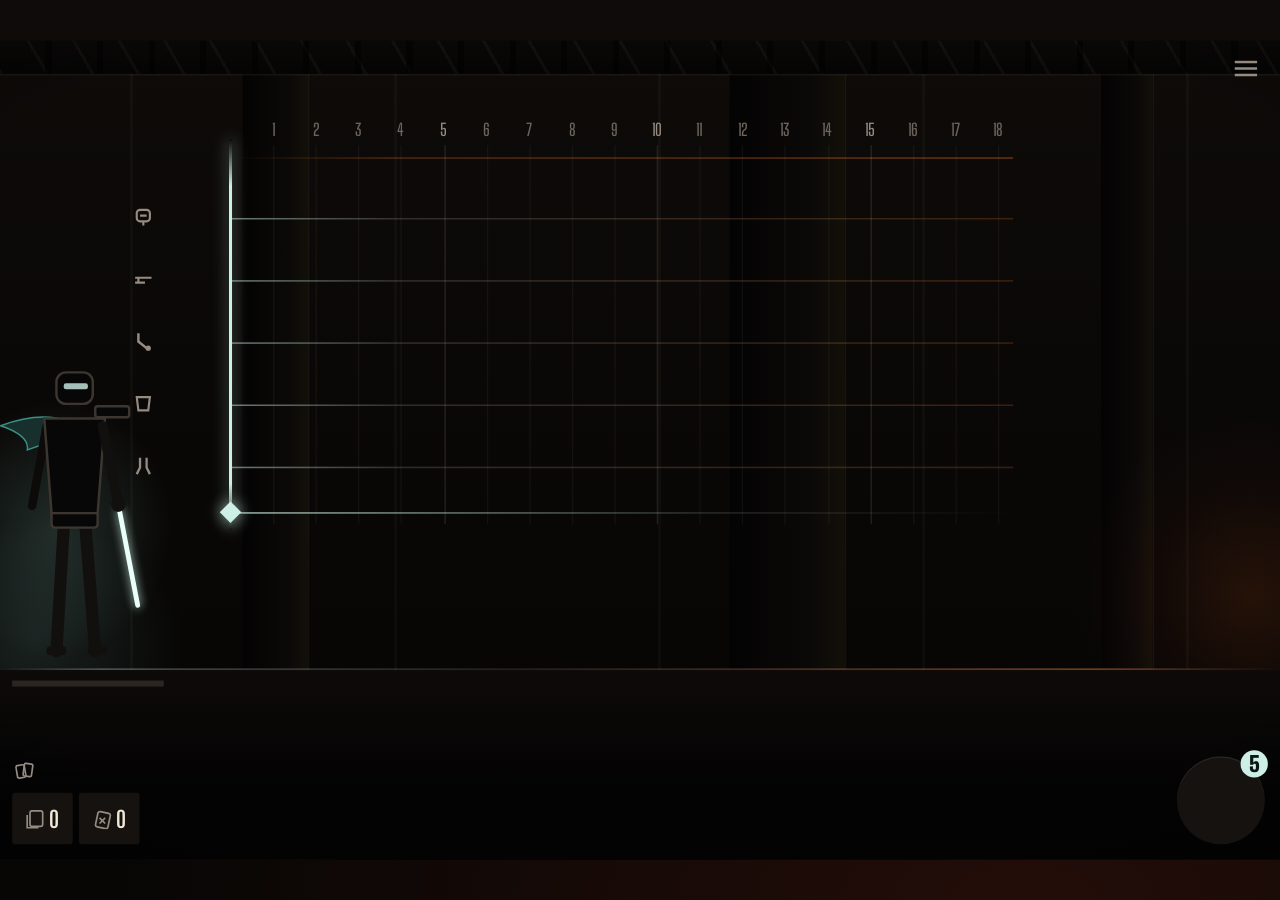
==== commit ec3dda8d: "0.54.0(作業中): 戦闘画面を案A「白熱」に。タイムラインを部位ごとの5本の線路にする - 配置を可変に(844×390 を基準に横 1040・縦 540 まで)。位置は layout() が決" ====
--- a/index.html
+++ b/index.html
@@ -4,1440 +4,12 @@
 <meta charset="utf-8">
 <meta name="viewport" content="width=device-width,initial-scale=1,viewport-fit=cover">
 <title>Ascendroid</title>
-<meta name="theme-color" content="#0a0f15">
+<meta name="theme-color" content="#070605">
 <meta name="mobile-web-app-capable" content="yes">
 <link rel="manifest" href="manifest.webmanifest">
 <link rel="icon" href="icons/icon-192.png">
 <link rel="apple-touch-icon" href="icons/icon-192.png">
-<style>html,body{margin:0}</style>
-<link rel="preconnect" href="https://fonts.googleapis.com">
-<link rel="preconnect" href="https://fonts.gstatic.com" crossorigin>
-<link rel="stylesheet" href="https://fonts.googleapis.com/css2?family=BIZ+UDPGothic:wght@400;700&family=Chakra+Petch:wght@500;600;700&family=Oxanium:wght@500;600;700&display=swap">
-<style>
-/* Layout: fixed 844x390 landscape stage, scaled to fit. Back to front: battle-forecast screen, characters in a row with their own HP/status underneath, parts column at left, tall cards peeking from the bottom edge.
-   Color is meaning only, on a blue-tinted night palette: cyan = you and what you operate (now, cost, selection), red = threat, violet = charge/JUST. */
-:root{
-  --bg:#0a0f15; --panel:#0f1720; --raised:#121c27; --line:#1c2937; --grid:#1b2938;
-  --fg:#e6eef5; --fg2:#b4c6d4; --dim:#8a9fb2; --dim2:#566b7f; --neutral:#d3e2ee;
-  --cy:#38d3ff; --cy-dim:#2d6f88; --foe:#ff4d6a; --foe2:#ff8a9c; --just:#b18cff; --just2:#cbb2ff;
-  --f-body:"BIZ UDPGothic","Hiragino Sans","Noto Sans JP",system-ui,sans-serif;
-  --f-num:"Chakra Petch","BIZ UDPGothic",system-ui,sans-serif;
-  color-scheme:dark;
-}
-html,body{height:100%}
-body{margin:0;background:var(--bg);color:var(--fg);font-family:var(--f-body);overflow:hidden;box-sizing:border-box;
-  padding-left:max(16px, env(safe-area-inset-left, 0px));padding-right:max(16px, env(safe-area-inset-right, 0px));padding-block:0;
-  -webkit-user-select:none;user-select:none;-webkit-tap-highlight-color:transparent}
-[hidden]{display:none!important}
-#wrap{position:relative;width:100%;height:100%;overflow:hidden;overflow:clip}
-#rot{display:none;position:absolute;left:0;right:0;top:10px;text-align:center;color:var(--cy);font-size:13px}
-@media (orientation:portrait){#rot{display:block}}
-#stage{position:absolute;left:50%;top:50%;width:844px;height:390px;transform:translate(-50%,-50%) scale(var(--s,1));overflow:hidden;overflow:clip;
-  background:radial-gradient(ellipse 520px 220px at 420px 230px, rgba(56,211,255,.05), transparent 70%), var(--bg);font-size:11px;line-height:1.35;touch-action:none}
-#stage *{box-sizing:border-box}
-#shaker{position:absolute;inset:0}
-#world{position:absolute;inset:0;transform-origin:50% 50%;transition:transform .32s cubic-bezier(.2,.8,.2,1),filter .32s}
-#shaker.zoomout #world{transform:scale(.8);filter:brightness(.72)}
-#shaker.selfview #world{transform:scale(.64);filter:brightness(.55)}
-#parts,#hand,.pile{transition:opacity .25s,transform .25s}
-#shaker.selfview #parts,#shaker.selfview #hand,#shaker.selfview .pile,#shaker.selfview #redraw{opacity:0;pointer-events:none;transform:translateY(24px)}
-#inner{position:absolute;left:8px;top:8px;width:828px;height:204px;border:1px solid var(--line);border-radius:10px;background:rgba(15,23,32,.95);box-shadow:0 12px 30px rgba(0,0,0,.5);
-  display:grid;grid-template-columns:150px minmax(0,1fr) 230px;gap:18px;padding:12px 14px;transform:translateY(-240px);transition:transform .32s cubic-bezier(.2,.8,.2,1);pointer-events:none}
-#shaker.selfview #inner{transform:none;pointer-events:auto}
-.face{display:flex;flex-direction:column;gap:7px;min-width:0}
-.face svg{display:block}
-.mono{font-size:11px;line-height:1.55;color:var(--fg);border-left:2px solid var(--cy);padding-left:7px}
-.diag{display:flex;flex-direction:column;gap:3px;min-width:0}
-.drow{display:grid;grid-template-columns:14px 30px minmax(0,1fr) 70px 18px;align-items:center;column-gap:6px}
-.drow .ic{color:var(--fg)}
-.drow .dn{font-weight:700;font-size:10.5px}
-.drow .dp{font-size:10px;color:var(--fg2);white-space:nowrap;overflow:hidden;text-overflow:ellipsis}
-.drow .pips{margin:0}
-.drow .pnum{text-align:right}
-.drow .de{grid-column:3/6;font-size:9.5px;color:var(--dim);white-space:nowrap;overflow:hidden;text-overflow:ellipsis;line-height:1.3}
-.drow.broken .ic,.drow.broken .dn{color:var(--dim2)}
-.drow.broken .dp{text-decoration:line-through;color:var(--dim2)}
-.mem{display:flex;flex-direction:column;gap:5px;min-width:0;overflow:auto}
-.mh{display:flex;align-items:center;gap:5px;color:var(--fg2);font-family:var(--f-num);font-weight:700;font-size:12px}
-.mh .ic svg{width:13px;height:13px}
-.ml{display:flex;flex-wrap:wrap;gap:4px;margin-bottom:4px}
-.mc{display:inline-flex;align-items:center;gap:4px;border:1px solid var(--line);border-radius:4px;padding:1px 5px 1px 2px;font-size:10px;background:var(--raised)}
-.mc i{font-style:normal;width:14px;height:14px;border-radius:7px;border:1px solid var(--cy);color:var(--cy);font-family:var(--f-num);font-size:9px;font-weight:700;display:flex;align-items:center;justify-content:center}
-.mc b{font-family:var(--f-num);color:var(--cy);font-size:10px}
-#shaker.shake{animation:shake .28s linear}
-@keyframes shake{20%{transform:translate(-3px,1px)}40%{transform:translate(3px,-1px)}60%{transform:translate(-2px,1px)}80%{transform:translate(2px,0)}}
-button{font:inherit;color:inherit;cursor:pointer;padding:0;margin:0;background:none;border:0;text-align:left}
-button:focus-visible{outline:2px solid var(--cy);outline-offset:2px}
-.ic{display:inline-flex;flex:none}
-.ic svg{width:12px;height:12px;display:block}
-.np{pointer-events:none}
-/* timeline */
-#tl{position:absolute;inset:0;transition:opacity .2s}
-#shaker.executing #tl{opacity:.62}
-#screen{position:absolute;left:92px;top:8px;width:706px;height:162px;border:1px solid #1a2836;border-radius:6px;
-  background:repeating-linear-gradient(180deg,rgba(56,211,255,.018) 0 1px,transparent 1px 3px),linear-gradient(180deg,#0e1822,#0c141d)}
-.tl{position:absolute;top:26px;width:1px;height:140px;background:var(--grid)}
-.tn{position:absolute;top:10px;width:20px;text-align:center;font-family:var(--f-num);font-size:10px;color:#4b8ba5;transition:color .12s}
-.tn.hit{color:var(--bg);background:var(--cy);border-radius:3px;font-weight:700;box-shadow:0 0 8px rgba(56,211,255,.6)}
-#nowTri{position:absolute;left:164px;top:11px}
-#nowLine{position:absolute;left:169px;top:22px;width:2px;height:146px;background:var(--cy);box-shadow:0 0 6px rgba(56,211,255,.5)}
-#swiftBand{position:absolute;top:22px;height:144px;background:linear-gradient(90deg,rgba(56,211,255,0),rgba(56,211,255,.12));border-left:1px dashed rgba(56,211,255,.45);transition:left .15s,width .15s}
-.rowline{position:absolute;left:170px;height:1px;width:612px;background:rgba(169,188,203,.1)}
-.rowline.tgt{background:rgba(56,211,255,.5)}
-.rowline.dead{opacity:.3}
-#pvRegion{position:absolute;left:171px;top:24px;height:144px;background:linear-gradient(90deg,rgba(56,211,255,.05),rgba(56,211,255,.15));border-top:1px solid rgba(56,211,255,.35);border-bottom:1px solid rgba(56,211,255,.35)}
-#pvLine{position:absolute;top:22px;width:2px;height:146px;background:var(--cy);box-shadow:0 0 8px rgba(56,211,255,.8)}
-#selfBar{position:absolute;top:25px;height:9px;border-radius:3px;transition:left .13s linear,width .13s linear}
-#selfBar.pre{background:repeating-linear-gradient(135deg,rgba(56,211,255,.95) 0 5px,rgba(56,211,255,.62) 5px 10px);box-shadow:0 0 8px rgba(56,211,255,.45)}
-#selfBar.cast{background:var(--cy);box-shadow:0 0 10px rgba(56,211,255,.7)}
-#selfBar.broken{background:var(--foe);animation:barbreak .38s ease-out forwards}
-@keyframes barbreak{0%{opacity:1;transform:none}40%{opacity:1;transform:scaleY(2.2)}100%{opacity:0;transform:scaleY(.2) translateY(-6px)}}
-.mk{position:absolute;width:26px;height:22px;display:flex;align-items:center;justify-content:center;gap:2px;border-radius:4px;border:1.5px solid var(--foe);background:#2a1220;color:#ffe0e6;transition:left .13s linear,top .2s,opacity .2s,transform .2s,box-shadow .15s}
-.mk b{font-family:var(--f-num);font-size:12px;font-weight:700}
-.mk span{font-size:9.5px}
-.mk .ic svg{width:10px;height:10px}
-.mk.later{opacity:.74}
-.mk.ch{border-color:var(--just);background:#1f1838;color:#efe6ff;border-radius:11px}
-.mk.dl{border:1px solid #3d5163;background:var(--raised);color:var(--fg2)}
-.mk.danger{box-shadow:0 0 0 3px rgba(255,77,106,.42)}
-.mk.just{background:var(--just);color:#1a1030;box-shadow:0 0 16px rgba(177,140,255,.85)}
-.mk.fire{transform:scale(1.35);box-shadow:0 0 14px rgba(255,77,106,.8)}
-.mk.out{opacity:0!important;transform:scale(1.6)}
-/* stage */
-#floor{position:absolute;left:0;top:214px;width:844px;height:80px;background:linear-gradient(180deg,transparent,rgba(56,211,255,.035))}
-#droid{position:absolute;left:108px;top:142px;width:50px;height:128px;transform-origin:50% 100%}
-#droid svg{display:block}
-#droid.casting{filter:drop-shadow(0 0 5px rgba(56,211,255,.6))}
-#droid.lunge{animation:lunge .36s ease-out}
-@keyframes lunge{35%{transform:translateX(72px) rotate(8deg)}100%{transform:none}}
-#droid.recoil{animation:recoil .3s ease-out}
-@keyframes recoil{25%{transform:translateX(-7px) rotate(-3deg)}100%{transform:none}}
-#droid.hit{animation:dhit .3s linear}
-@keyframes dhit{0%{filter:brightness(2.2) drop-shadow(0 0 6px rgba(255,77,106,.9))}25%{transform:translateX(-5px)}50%{transform:translateX(4px)}75%{transform:translateX(-2px)}100%{transform:none;filter:none}}
-#droid.glitch{animation:glitch .3s steps(4)}
-@keyframes glitch{25%{transform:translateX(3px)}50%{transform:translateX(-3px);filter:hue-rotate(60deg)}75%{transform:translateX(2px)}100%{transform:none}}
-.foe{position:absolute;top:170px;width:90px;height:100px;transition:opacity .4s,transform .4s,filter .3s}
-.foe svg{display:block;width:100%;height:100%}
-.foe.atk{animation:fatk .26s ease-out}
-@keyframes fatk{40%{transform:translateX(-26px)}100%{transform:none}}
-.foe.ehit{animation:fhit .26s ease-out}
-@keyframes fhit{0%{filter:brightness(2.4) drop-shadow(-3px 0 #38d3ff) drop-shadow(3px 0 #ff4d6a)}20%{transform:translateX(10px) skewX(-6deg)}35%{transform:translateX(4px);filter:brightness(1.4) drop-shadow(2px 0 #38d3ff) drop-shadow(-2px 0 #ff4d6a)}100%{transform:none;filter:none}}
-.foe.ejust{animation:fjust .45s ease-out}
-@keyframes fjust{0%{filter:brightness(2) drop-shadow(0 0 10px #b18cff)}30%{transform:translateX(16px) rotate(6deg)}100%{transform:none;filter:none}}
-.foe.dead{opacity:0;transform:translateY(14px) scaleY(.85)}
-/* 0.23.0: 敵のひとこと・逃走・圧縮機の顎 */
-.say{position:absolute;transform:translate(-50%,-100%);max-width:220px;padding:5px 9px 6px;background:rgba(6,10,15,.92);border:1px solid rgba(255,138,156,.55);border-radius:3px;font-size:12px;line-height:1.4;color:#f3e9ec;white-space:nowrap;pointer-events:none;z-index:6;
-  clip-path:inset(0 100% 0 0);animation:sayIn .32s steps(10) forwards,sayOut .3s ease-in 2.1s forwards}
-.say::after{content:"";position:absolute;left:50%;bottom:-5px;width:8px;height:8px;background:inherit;border-right:1px solid rgba(255,138,156,.55);border-bottom:1px solid rgba(255,138,156,.55);transform:translateX(-50%) rotate(45deg)}
-@keyframes sayIn{to{clip-path:inset(0 0 -8px 0)}}
-@keyframes sayOut{to{opacity:0;transform:translate(-50%,-112%)}}
-.foe.fled{opacity:0 !important;transform:translateX(150px) skewX(-12deg);transition:opacity .55s ease-in,transform .55s ease-in;filter:blur(1px)}
-.eu.fled{opacity:0;transition:opacity .4s}
-.sp-jaw{animation:chew 1.1s ease-in-out infinite}
-@keyframes chew{0%,60%,100%{transform:translateY(0)}75%{transform:translateY(-3px)}}
-.sp-flame{transform-box:fill-box;transform-origin:right center}
-.reticle{position:absolute;inset:5% 5% 4% 5%;border:2px solid var(--cy);border-radius:4px;opacity:0;transition:opacity .15s;
-  -webkit-mask:linear-gradient(#000 0 0) top left/14px 14px no-repeat,linear-gradient(#000 0 0) top right/14px 14px no-repeat,linear-gradient(#000 0 0) bottom left/14px 14px no-repeat,linear-gradient(#000 0 0) bottom right/14px 14px no-repeat;
-  mask:linear-gradient(#000 0 0) top left/14px 14px no-repeat,linear-gradient(#000 0 0) top right/14px 14px no-repeat,linear-gradient(#000 0 0) bottom left/14px 14px no-repeat,linear-gradient(#000 0 0) bottom right/14px 14px no-repeat}
-.foe.tgt .reticle{opacity:1}
-.cinfo{position:absolute;top:272px;width:110px;display:flex;flex-direction:column;gap:3px;transition:opacity .4s}
-.cinfo.dead{opacity:.25}
-.frow{display:flex;gap:4px;align-items:center}
-.hpb{position:relative;display:block;width:58px;height:5px;background:#1c2937;border-radius:2px;overflow:hidden}
-.hpb i{position:absolute;left:0;top:0;bottom:0;background:var(--neutral);transition:width .25s}
-/* 手応え(0.40.0): 減った分の跡。いったん白く光り、少し遅れて縮む */
-.hpb::before{content:'';position:absolute;left:0;top:0;bottom:0;width:var(--tr,100%);background:#ffe3e8;box-shadow:0 0 6px #fff;transition:width .5s ease-out .35s}
-.hpb.me i{background:var(--cy)}
-.hpb s{position:absolute;top:0;bottom:0;background:repeating-linear-gradient(135deg,var(--foe) 0 2px,transparent 2px 4px)}
-.hpt{font-family:var(--f-num);font-size:10.5px;color:var(--fg2)}
-.hpt.pv{color:var(--foe2)}
-.sts{display:flex;gap:8px;min-height:12px}
-.cinfo.fi .sts{gap:5px}
-.st{display:inline-flex;gap:2px;align-items:center;font-family:var(--f-num);font-size:10.5px;font-weight:700}
-.st .ic svg{width:11px;height:11px}
-.st.crack{color:var(--foe2)} .st.blk{color:var(--fg)} .st.swf{color:var(--cy)} .st.chg{color:var(--cy)}
-.st.flash{animation:stflash .35s}
-@keyframes stflash{0%{filter:drop-shadow(0 0 6px #fff);color:#fff}100%{filter:none}}
-/* parts */
-.part{position:absolute;left:8px;width:76px;display:block;padding:2px 0;transition:background .2s;border-radius:4px}
-.ph{display:flex;align-items:center;gap:4px}
-.pico{position:relative;display:inline-flex;color:var(--fg)}
-.pico svg{width:12px;height:12px;display:block}
-.pname{font-size:10.5px;font-weight:700}
-.pnum{margin-left:auto;font-family:var(--f-num);font-size:10.5px;font-weight:600;color:var(--fg2)}
-.pnum.pv{color:var(--foe2)}
-.pips{display:flex;gap:2px;margin-top:4px}
-.pip{display:block;height:7px;border-radius:1px;background:#1c2937}
-.pip.full{background:var(--neutral)}
-.pip.loss{background:repeating-linear-gradient(135deg,var(--foe) 0 2px,#3a1424 2px 4px)}
-.pip.worn{background:repeating-linear-gradient(135deg,#2a3a4a 0 2px,#111b25 2px 4px)}
-.part.th-hit .pico,.part.th-hit .pname{color:var(--foe2)}
-.part.th-ch .pico,.part.th-ch .pname{color:var(--just2)}
-.part.broken .pname,.part.broken .pico{color:var(--dim2)}
-.part.broken .pico::after{content:"";position:absolute;left:-2px;top:5px;width:16px;height:2px;background:var(--foe);transform:rotate(-40deg)}
-.part.flash{background:rgba(255,77,106,.22)}
-#menuBtn{position:absolute;left:806px;top:8px;width:28px;height:22px;border:1px solid var(--line);border-radius:4px;background:var(--panel);color:var(--dim);display:flex;align-items:center;justify-content:center}
-/* hand: tall cards peek from the bottom edge */
-#handShade{position:absolute;left:0;top:170px;width:844px;height:220px;background:linear-gradient(180deg,rgba(10,15,21,0),rgba(10,15,21,.88) 40%);opacity:0;transition:opacity .2s;pointer-events:none}
-#handShade.on{opacity:1}
-/* 手札を選ぶ(0.30.0) */
-#chooseBar{position:absolute;right:14px;top:226px;z-index:30;display:flex;align-items:center;gap:10px;padding:4px 4px 4px 12px;border:1px solid var(--cy);border-radius:4px;background:#0b2230;color:#bff2ff;font-size:12px;font-weight:700}
-#chooseBar button{font:inherit;padding:4px 14px;border-radius:3px;border:1px solid var(--cy);background:var(--cy);color:#04141c;cursor:pointer}
-#chooseBar button:disabled{background:transparent;color:#6c8fa0;border-color:#2a4656;cursor:default}
-#hand .card.pk{border:1.5px solid #ffcf5a;box-shadow:0 0 0 2px rgba(255,207,90,.25),0 10px 22px rgba(255,207,90,.2)}
-#hand .card.pk::after{content:"✓";position:absolute;right:5px;top:24px;width:16px;height:16px;border-radius:50%;background:#ffcf5a;color:#1a1305;font-size:11px;line-height:16px;text-align:center;font-weight:800}
-#hand.choosing .card{outline:1.5px dashed var(--cy);outline-offset:-3px}
-.st.ward{color:#bfe9ff;border-color:#5fc9ff;border-style:dashed} .st.ward i{font-style:normal;opacity:.75;font-size:.85em;margin-left:1px}
-.pile{position:absolute;left:8px;width:66px;height:36px;border:1px solid var(--line);border-radius:6px;background:var(--panel);color:var(--fg2);display:flex;align-items:center;justify-content:center;gap:6px}
-.pile .ic svg{width:14px;height:14px}
-.pile b{font-family:var(--f-num);font-size:13px}
-#pileDisc{color:var(--dim)}
-/* キャッシュ(0.39.0): 使ったカードがリフレッシュまで置かれる所。キャッシュを持つキャラでは3つの札を詰めて並べる */
-#pileCache{display:none;color:var(--cy)}
-#shaker.cached .pile{height:26px}
-#shaker.cached #pileDraw{top:300px!important}#shaker.cached #pileCache{display:flex;top:328px}#shaker.cached #pileDisc{top:356px!important}
-.card{position:absolute;width:96px;height:136px;transform-origin:50% 100%;overflow:hidden;border-radius:8px;background:var(--raised);border:1px solid #233446;color:var(--fg);display:flex;flex-direction:column;
-  transition:left .22s cubic-bezier(.2,.8,.2,1),top .22s cubic-bezier(.2,.8,.2,1),transform .22s cubic-bezier(.2,.8,.2,1),opacity .22s,border-color .15s,box-shadow .2s}
-.card.sel,.card.picked{border:1.5px solid var(--cy);box-shadow:0 10px 24px rgba(56,211,255,.28)}
-.card:disabled{cursor:default}
-.card.off{opacity:.35}
-.mk b.dn{color:#bff2ff} .mk .mdn{position:absolute;right:-5px;top:-6px;font-style:normal;font-size:9px;line-height:1;color:#04141c;background:var(--cy);border-radius:3px;padding:1px 2px}
-.chd{display:flex;align-items:center;gap:4px;height:26px;padding:0 5px;flex:none}
-.cost{width:18px;height:18px;flex:none;border:1.5px solid var(--cy);border-radius:9px;background:var(--bg);color:var(--cy);font-family:var(--f-num);font-size:12px;font-weight:700;display:flex;align-items:center;justify-content:center}
-.cname{font-size:10.5px;font-weight:700;white-space:nowrap;overflow:hidden;text-overflow:ellipsis;min-width:0}
-/* カードの名前(0.36.2): 枠に収まるよう文字の大きさを名前の長さで決める(nameHTML)。属性の部分は小さく紫で上の段、カードの名前の色はそのまま */
-.cname.stk{display:flex;flex-direction:column;justify-content:center;line-height:1.08}
-.cname .cna{color:#b98cff;font-weight:700;overflow:hidden;text-overflow:ellipsis}
-.cname .cnb{overflow:hidden;text-overflow:ellipsis}
-.cart{position:relative;display:block;height:60px;flex:none;margin:0 4px;border-radius:4px;background:repeating-linear-gradient(135deg,#17222e 0 6px,#131c27 6px 12px)}
-.atom{position:absolute;left:6px;top:7px;width:7px;height:7px;background:var(--fg);transform:rotate(45deg)}
-.cval{position:absolute;right:5px;top:4px;display:flex;align-items:center;gap:3px;padding:1px 4px;border-radius:4px;background:rgba(10,15,21,.75)}
-.cval b{font-family:var(--f-num);font-size:15px;line-height:1.1}
-.ctx{display:block;padding:5px 7px 0;font-size:10px;line-height:1.4;color:var(--fg2)}
-.ctx b{color:var(--fg)}
-.kwp{display:inline-block;margin-top:3px;font-size:9px;font-weight:700;border:1px solid #33495d;border-radius:3px;padding:0 4px;line-height:13px;color:var(--fg)}
-.kw-f{font-weight:700;color:var(--foe2)} .kw{font-weight:700;color:var(--fg)} .kw-j{font-weight:700;color:var(--just2)}
-.ctx .kwp{display:inline;margin:0;border:0;padding:0;font-size:inherit;line-height:inherit}
-/* 文が長いカードは絵を低くして5行まで入れる */
-/* 0.52.0: カードの配置と字の大きさは文の長さで変えない。小さいカード(手札)で入りきらない文は下を薄くして「⋯」を出し、
-   長押し・上スワイプ(手札を広げる)・報酬などの大きいカードで全文を読む */
-.card .cart{height:44px}
-.card .ctx{flex:1 1 auto;min-height:0;overflow:hidden;position:relative;font-size:9.5px;line-height:1.36}
-.card.trunc .ctx{-webkit-mask-image:linear-gradient(180deg,#000 calc(100% - 22px),transparent calc(100% - 6px));mask-image:linear-gradient(180deg,#000 calc(100% - 22px),transparent calc(100% - 6px))}
-.card.trunc::before{content:"⋯";display:block!important;position:absolute;left:auto;top:auto;width:auto;height:auto;right:7px;bottom:5px;z-index:2;padding:0 4px;font-size:11px;line-height:12px;color:var(--cy);background:rgba(5,10,15,.9);box-shadow:inset 0 0 0 1px rgba(63,240,255,.4);pointer-events:none}
-/* 大きいカード(報酬・ショップ・強化・デフラグ・デッキ・拡大・手札を広げたとき): 全文が入る大きさ。中の割り付けはどのカードも同じ */
-:is(.cards,.czoom .zw,#shaker.zoomout #hand) .card{width:128px;height:184px}
-:is(.cards,.czoom .zw,#shaker.zoomout #hand) .card .chd{height:30px;padding:0 6px}
-:is(.cards,.czoom .zw,#shaker.zoomout #hand) .card .cname{font-size:12px}
-:is(.cards,.czoom .zw,#shaker.zoomout #hand) .card .cart{height:52px;margin:0 5px}
-:is(.cards,.czoom .zw,#shaker.zoomout #hand) .card .cval b{font-size:17px}
-:is(.cards,.czoom .zw,#shaker.zoomout #hand) .card .ctx{font-size:10px;line-height:1.4;padding:5px 9px 9px}
-:is(.cards,.czoom .zw,#shaker.zoomout #hand) .card.trunc .ctx{-webkit-mask-image:none;mask-image:none}
-:is(.cards,.czoom .zw,#shaker.zoomout #hand) .card.trunc::before{display:none!important}
-.sitem{width:128px!important}
-/* 0.51.0: さらに長い文(6行)は絵をもっと低くし、字を少し小さく。下と横に余白を残し、二重の縁(内側4px)や選択の線に文字が掛からないように */
-.card .ctx{padding:4px 8px 8px}
-.cnt{position:absolute;right:5px;bottom:5px;font-family:var(--f-num);font-size:11px;font-weight:700;color:var(--cy)}
-#redraw{position:absolute;left:742px;top:302px;width:92px;height:80px;border:1px solid #233446;border-radius:8px;background:var(--panel);color:var(--fg2);display:flex;align-items:center;justify-content:center;gap:8px;transition:top .15s,border-color .15s,box-shadow .15s,opacity .25s,transform .25s}
-#redraw svg{width:20px;height:20px}
-#redraw b{font-family:var(--f-num);font-size:24px;color:var(--cy)}
-#redraw.sel{top:292px;border:1.5px solid var(--cy);box-shadow:0 10px 22px rgba(56,211,255,.22)}
-#redraw:disabled{opacity:.4;cursor:default}
-/* fx */
-#fx,#floats{position:absolute;inset:0;pointer-events:none}
-.float{position:absolute;transform:translate(-50%,-50%);font-family:var(--f-num);font-weight:700;font-size:17px;white-space:nowrap;text-shadow:-1.5px 0 rgba(56,211,255,.75),1.5px 0 rgba(255,77,106,.75),0 0 6px #000;animation:rise .9s ease-out forwards;color:#fff}
-.float.foe{color:var(--foe2)} .float.cy{color:var(--cy);font-size:14px} .float.dot{color:#ffb766;font-size:13px}
-body.hs *{animation-play-state:paused!important;transition:none!important}
-.float.dm{animation:dmpop .95s ease-out forwards}
-.float.dm.big{color:#fff3b0;letter-spacing:.04em}
-@keyframes dmpop{0%{opacity:0;transform:translate(-50%,-50%) scale(.4)}10%{opacity:1;transform:translate(-50%,-60%) scale(1.45)}22%{transform:translate(-50%,-52%) scale(.92)}32%{transform:translate(-50%,-55%) scale(1.08)}45%{transform:translate(-50%,-54%) scale(1)}100%{opacity:0;transform:translate(-50%,-110%) scale(1)}}
-@keyframes rise{0%{opacity:0;margin-top:4px;letter-spacing:.3em}8%{opacity:1;letter-spacing:0}12%{transform:translate(-46%,-50%)}16%{transform:translate(-50%,-50%)}100%{opacity:0;margin-top:-26px}}
-.burst{position:absolute;width:44px;height:44px;margin:-22px 0 0 -22px;border-radius:50%;border:2px solid var(--just);box-shadow:0 0 18px rgba(177,140,255,.9),inset 0 0 12px rgba(177,140,255,.6);animation:burst .5s ease-out forwards}
-@keyframes burst{0%{transform:scale(.4);opacity:1}70%{opacity:1}100%{transform:scale(1.8);opacity:0}}
-.shard{position:absolute;width:9px;height:3px;background:var(--just2);transition:transform .45s ease-out,opacity .45s}
-.beam{position:absolute;height:3px;transform-origin:0 50%;border-radius:2px;background:linear-gradient(90deg,rgba(214,246,255,0),#d6f6ff 25%,var(--cy));box-shadow:0 0 10px rgba(56,211,255,.8);animation:beam .3s ease-out forwards}
-@keyframes beam{0%{opacity:0;clip-path:inset(0 100% 0 0)}30%{opacity:1;clip-path:inset(0 0 0 0)}100%{opacity:0}}
-.slash{position:absolute;width:60px;height:3px;margin:-1px 0 0 -30px;background:#fff;box-shadow:0 0 8px #fff;transform:rotate(-35deg);animation:slash .25s ease-out forwards}
-@keyframes slash{0%{opacity:0;transform:rotate(-35deg) scaleX(.2)}40%{opacity:1;transform:rotate(-35deg) scaleX(1)}100%{opacity:0;transform:rotate(-35deg) scaleX(1.2)}}
-.shield{position:absolute;left:92px;top:136px;width:82px;height:140px;border:1.5px solid rgba(214,246,255,.8);border-radius:40% 40% 46% 46%;box-shadow:0 0 14px rgba(56,211,255,.35),inset 0 0 14px rgba(56,211,255,.2);animation:shield .55s ease-out forwards}
-@keyframes shield{0%{opacity:0;transform:scale(.7)}35%{opacity:1;transform:scale(1)}100%{opacity:0;transform:scale(1.06)}}
-.fxghost{position:absolute;width:24px;height:34px;border:1.5px solid var(--foe);border-radius:4px;background:var(--raised);transition:left .4s ease-in,top .4s ease-in,opacity .4s,transform .4s}
-.spark{position:absolute;width:4px;height:4px;border-radius:2px;background:#ffd28a;transition:transform .4s ease-out,opacity .4s}
-.after{position:absolute;opacity:.35;transition:opacity .3s,transform .3s;filter:drop-shadow(0 0 4px rgba(56,211,255,.8))}
-#toast{position:absolute;left:0;right:0;top:120px;text-align:center;font-size:18px;font-weight:700;letter-spacing:.14em;opacity:0;pointer-events:none;text-shadow:0 0 10px #000}
-#toast.show{animation:toast 1.6s ease-out}
-@keyframes toast{0%{opacity:0;clip-path:inset(0 50% 0 50%);letter-spacing:.5em}12%{opacity:1;clip-path:inset(0 0 0 0);letter-spacing:.14em}16%{transform:translateX(3px);text-shadow:-2px 0 rgba(56,211,255,.8),2px 0 rgba(255,77,106,.8)}20%{transform:none;text-shadow:0 0 10px #000}70%{opacity:1}100%{opacity:0}}
-/* overlay */
-#ov{position:absolute;inset:0;background:rgba(5,9,14,.84);display:flex;align-items:center;justify-content:center;z-index:50;padding:12px}
-.box{background:var(--panel);border:1px solid var(--line);border-radius:10px;padding:14px 18px;max-width:640px;width:100%;max-height:366px;overflow:auto}
-.box h2{font-size:15px;margin:0 0 10px;letter-spacing:.04em}
-.box .sub{color:var(--dim);margin:-6px 0 10px}
-.box ul{margin:0 0 10px;padding-left:18px;display:flex;flex-direction:column;gap:3px}
-.row{display:flex;gap:8px;flex-wrap:wrap;justify-content:flex-end;align-items:center}
-.row .sp{flex:1}
-.btn{border:1px solid var(--cy);background:var(--cy);color:#04161e;font-weight:700;border-radius:6px;padding:7px 18px;text-align:center;white-space:nowrap}
-.btn.ghost{background:transparent;color:var(--cy)}
-.btn:disabled{opacity:.35;cursor:default}
-.cards{display:flex;gap:10px;justify-content:center;flex-wrap:wrap;margin:4px 0 12px}
-.cards .card{position:relative;flex:none}
-.cards .card.picked{transform:translateY(-6px)}
-.opts{display:flex;gap:10px;justify-content:center;margin:4px 0 14px}
-.opt{width:200px;border:1px solid var(--line);background:var(--bg);border-radius:8px;padding:12px;display:flex;flex-direction:column;gap:6px;align-items:flex-start;transition:border-color .15s,box-shadow .15s}
-.opt .ic svg{width:22px;height:22px}
-.opt b{font-size:13px} .opt span{color:var(--dim);font-size:10.5px}
-.opt.picked{border:1.5px solid var(--cy);box-shadow:0 0 0 3px rgba(56,211,255,.15)}
-.mlist{display:flex;flex-direction:column;gap:6px;margin:0 0 12px}
-.mlist .opt{width:auto;flex-direction:row;align-items:center;padding:9px 12px}
-.prow{display:flex;gap:8px;justify-content:center;margin:6px 0 14px}
-.ptile{width:92px;border:1px solid var(--line);border-radius:8px;background:var(--bg);padding:8px;display:flex;flex-direction:column;align-items:center;gap:5px}
-.ptile .ic svg{width:22px;height:22px}
-.ptile b{font-size:10.5px}
-.ptile.dmg{border-color:var(--foe)} .ptile.dmg .ic{color:var(--foe2)}
-.ptile .pips{margin:0}
-.bodyline{display:flex;align-items:center;gap:6px;color:var(--fg2);font-family:var(--f-num);font-size:12px;margin:-4px 0 6px}
-/* enemy info */
-.ei{display:flex;gap:16px}
-.ei-bar{position:relative;height:6px;border-radius:3px;background:#1c2937;overflow:hidden}
-.ei-bar i{position:absolute;left:0;top:0;bottom:0;background:var(--neutral)}
-.seq{display:flex;align-items:center;gap:0;flex-wrap:nowrap;overflow-x:auto;padding:22px 0 6px}
-.at{position:relative;width:76px;height:104px;flex:none;border:1.5px solid var(--foe);border-radius:8px;background:#1d1220;display:flex;flex-direction:column;align-items:center;justify-content:center;gap:4px}
-.at .ty{position:absolute;left:6px;top:6px;color:var(--foe2)}
-.at .ty svg{width:14px;height:14px}
-.at .par{position:absolute;right:5px;top:5px;color:var(--just2)}
-.at .par svg{width:16px;height:16px}
-.at .v{font-family:var(--f-num);font-weight:700;font-size:26px;line-height:1}
-.at .tp{display:flex;align-items:center;gap:3px;font-size:10px;color:var(--fg2)}
-.at .an{position:absolute;bottom:5px;left:0;right:0;text-align:center;font-size:9px;color:var(--dim)}
-.at.ch{border-color:var(--just);background:#1b1733}
-.at.ch .ty{color:var(--just2)}
-.at.dl{border:1px solid #33495d;background:var(--raised)}
-.at.dl .ty{color:var(--fg2)}
-.at.cur{box-shadow:0 0 0 2px var(--bg),0 0 0 3.5px var(--cy)}
-.at .nx{position:absolute;top:-20px;left:0;right:0;display:flex;justify-content:center;align-items:center;gap:3px;color:var(--cy);font-family:var(--f-num);font-weight:700;font-size:12px}
-.loop{width:40px;flex:none;display:flex;flex-direction:column;align-items:center;gap:2px;color:var(--cy-dim);font-family:var(--f-num);font-weight:700;font-size:12px}
-.loop b{color:var(--fg2)}
-.pinfo{display:flex;gap:14px;align-items:center;margin-bottom:12px}
-.pinfo .ic svg{width:36px;height:36px}
-.pinfo .pips{width:150px}
-.ckw{display:flex;flex-direction:column;gap:6px;font-size:10.5px;color:var(--fg2);flex:1;min-width:0}
-.ckw b{color:var(--fg)}
-/* 0.6.0: hand arrivals, timers, traits */
-.tl.tl3{background:#1d2e40}
-.mk.react{border-style:dashed}
-.mk.react.ghost{opacity:.75}
-.mk.sync{box-shadow:0 0 0 2px #0c141d,0 0 0 3.5px var(--foe)}
-#strip{position:absolute;inset:0}
-#stripLine{position:absolute;left:170px;top:150px;width:612px;height:1px;background:rgba(56,211,255,.14)}
-.sm{position:absolute;top:143px;transition:left .13s linear,opacity .2s}
-.sm.arr{width:10px;height:14px;margin-left:-5px;border:1.5px solid var(--cy-dim);border-radius:2px;background:#0d1d29}
-.sm.arr.over{border-color:#6a2a3a;border-style:dashed;background:transparent}
-.sm.tmr{top:142px;height:16px;padding:0 3px;margin-left:-12px;border:1.5px solid var(--cy);border-radius:4px;background:#0d2230;color:var(--cy);display:flex;align-items:center;gap:2px;font-family:var(--f-num);font-weight:700;font-size:10px}
-.sm.tmr .ic svg{width:10px;height:10px}
-.sm.tmr.pv{opacity:.6;border-style:dashed;background:transparent}
-#handCnt{position:absolute;left:8px;top:278px;width:66px;display:flex;align-items:center;justify-content:center;gap:5px;color:var(--fg2);font-family:var(--f-num);font-size:12px;font-weight:700;transition:opacity .25s}
-#handCnt .ic svg{width:14px;height:14px}
-#handCnt.full{color:var(--foe2)}
-#shaker.selfview #handCnt{opacity:0}
-.cost.zero{border-style:dashed}
-.cost.cup{border-color:var(--foe2);color:var(--foe2)} .cost.cdn{border-color:#7ee08a;color:#7ee08a} .cname.cu{color:#9be7a6}
-.st.trait{color:var(--foe2);opacity:.75}
-.st.trait.on{opacity:1;filter:drop-shadow(0 0 4px rgba(255,77,106,.8))}
-.pile.flash{border-color:var(--cy)}
-.pin{position:absolute;width:12px;height:12px;border:2px solid var(--cy);transform:rotate(45deg);animation:pin .6s ease-out forwards}
-@keyframes pin{0%{opacity:0;transform:rotate(45deg) scale(1.8)}40%{opacity:1;transform:rotate(45deg) scale(1)}100%{opacity:0}}
-#redraw.wait b{color:var(--fg2)}
-/* 待機ボタン(手札があっても待てるとき、入れ替えの下に出す) */
-#waitBtn{display:none;position:absolute;left:742px;top:344px;width:92px;height:38px;border:1px solid #233446;border-radius:8px;background:var(--panel);color:var(--fg2);align-items:center;justify-content:center;gap:8px;transition:border-color .15s,box-shadow .15s,opacity .25s,transform .25s}
-#waitBtn svg{width:16px;height:16px}
-#waitBtn b{font-family:var(--f-num);font-size:18px;color:var(--fg2)}
-#waitBtn.sel{border:1.5px solid var(--cy);box-shadow:0 0 14px rgba(56,211,255,.25)}
-#waitBtn:disabled{opacity:.4;cursor:default}
-#shaker.fw #waitBtn{display:flex}
-#shaker.fw #redraw{height:38px;gap:6px}
-#shaker.fw #redraw svg{width:16px;height:16px}
-#shaker.fw #redraw b{font-size:18px}
-#shaker.fw #redraw.sel{top:298px}
-#shaker.selfview #waitBtn{opacity:0;pointer-events:none;transform:translateY(24px)}
-/* 敵の行動の窓(体勢・防壁・反撃)と隙 */
-/* 帯(0.18.7): 1本の帯。中の細い区切りがサイクルで、端は目盛りの半サイクル外。選んでいるカードの使い終わりが帯の中なら、そのサイクルを塗る */
-.wb{position:absolute;height:9px;font-size:8px;font-weight:700;line-height:1;white-space:nowrap;pointer-events:auto;cursor:pointer;transition:left .13s linear,width .13s linear,opacity .2s,filter .15s}
-.wb>i,.sm.zone>i{position:absolute;top:0;bottom:0}
-.wb>i.bar{left:0;right:0;border-radius:3px;border:1.5px solid currentColor;background:var(--wbg)}
-.wb>i.tk,.sm.zone>i.tk{width:1px;top:4px;bottom:4px;background:currentColor;opacity:.4}
-.wb>i.hit{background:currentColor;border-radius:2px;box-shadow:0 0 10px currentColor,0 0 0 1.5px #fff}
-.wb .lb{position:absolute;left:3px;top:0;bottom:0;display:flex;align-items:center;gap:2px;font-family:var(--f-num);pointer-events:none;text-shadow:0 0 3px #0c141d,0 0 2px #0c141d}
-.wb .lb.inv{color:#0c141d;text-shadow:none}
-.wb.pick{filter:drop-shadow(0 0 0 var(--cy)) brightness(1.25)}
-.wb.pick>i.bar{border-width:2px;box-shadow:0 0 8px currentColor}
-.wb.wind{--wbg:rgba(255,184,77,.24);color:#ffcf85}
-.wb.guard{--wbg:rgba(143,176,196,.24);color:#d8eaf5}
-.wb.counter{--wbg:rgba(255,77,106,.22);color:var(--foe2)} .wb.counter>i.bar{border-style:dashed}
-.wb.vuln{--wbg:rgba(56,211,255,.2);color:var(--cy)}
-.wb.later{opacity:.72}
-.wb.on>i.bar{box-shadow:0 0 10px currentColor}
-.wb.out{opacity:0!important}
-.mk.move{border:1px solid #3d5163;background:var(--raised);color:var(--fg2)}
-.mk.unk{border:1px dashed #3d5163;background:transparent;color:var(--dim);opacity:.7}
-.mk.multi b{font-size:11px}
-.st.str{color:var(--foe2)}
-.chip{display:inline-flex;align-items:center;padding:0 3px;border-radius:3px;font-size:9px;font-weight:700;line-height:13px;white-space:nowrap}
-.chip.wind{background:rgba(255,184,77,.16);color:#ffcf85} .chip.guard{background:rgba(143,176,196,.18);color:#cfe3ef}
-.chip.counter{background:rgba(255,77,106,.16);color:var(--foe2)} .chip.vuln{background:rgba(56,211,255,.14);color:var(--cy)}
-.chip.buff{background:rgba(255,77,106,.16);color:var(--foe2)} .chip.multi{background:#22303d;color:var(--fg2)}
-.at.mv{border:1px solid #33495d;background:var(--raised)}
-.at.mv .ty{color:var(--fg2)}
-.box.wide{max-width:800px}
-.sm.tb{top:30px;height:128px;width:0;margin-left:-1px;border-left:1.5px dashed var(--cy-dim);opacity:.8}
-.st.arm{color:#cfe3ef} .st.mark{color:var(--foe2)}
-.dbg-sum{font-size:11px;color:var(--fg2);margin:-4px 0 10px}
-.dbg-grid{display:grid;grid-template-columns:repeat(3,1fr);gap:6px;margin:0 0 12px}
-.dbg-grid .opt{width:auto;padding:8px 10px;gap:3px}
-.opt.sel{border-color:var(--cy);box-shadow:0 0 0 1px var(--cy)}
-.dbg-h{font-size:10.5px;color:var(--dim);margin:8px 0 4px}
-.seg{display:flex;flex-wrap:wrap;gap:4px;margin:0 0 8px}
-.seg button{border:1px solid var(--line);background:var(--bg);color:var(--fg2);border-radius:5px;padding:5px 10px;font-size:11.5px}
-.seg button.on{border-color:var(--cy);color:var(--cy);background:#0d2230}
-.dcard{display:flex;align-items:center;gap:6px;border:1px solid var(--line);border-radius:6px;padding:4px 6px;font-size:11.5px;background:var(--bg)}
-.dcard i{font-style:normal;font-family:var(--f-num);font-weight:700;color:var(--cy);width:12px;text-align:center}
-.dcard span{flex:1;min-width:0;white-space:nowrap;overflow:hidden;text-overflow:ellipsis}
-.dcard b{font-family:var(--f-num);width:16px;text-align:center}
-.dcard b.z{color:var(--dim2)}
-.dcard button{width:26px;height:24px;border:1px solid var(--line);border-radius:4px;background:var(--panel);color:var(--fg);padding:0;font-size:15px;line-height:1}
-.dslot{display:flex;align-items:center;gap:8px;margin:0 0 6px}
-.dslot .dn{width:44px;flex:none;font-size:11px;color:var(--fg2);display:flex;gap:4px;align-items:center}
-.fshield{position:absolute;width:70px;height:84px;margin:-42px 0 0 -35px;border:1.5px solid rgba(207,227,239,.85);border-radius:45%;box-shadow:0 0 12px rgba(143,176,196,.5);animation:shield .5s ease-out forwards}
-.traits{display:flex;flex-direction:column;gap:6px;margin-top:6px}
-.trait-row{display:flex;gap:6px;align-items:center;font-size:10.5px;color:var(--fg2)}
-.trait-row .ic{color:var(--foe2)} .trait-row b{color:var(--fg)}
-.card.src{border-style:dashed}
-.fledmsg{margin:-4px 0 10px;text-align:center;font-size:13px;color:var(--foe2)} .gain .loot{font-family:var(--f-ui, inherit);font-weight:400;font-size:12px;color:var(--fg2);margin-left:8px} .gain .loot b{color:var(--fg);font-family:var(--f-num)}
-.gain{display:flex;align-items:center;gap:5px;justify-content:center;font-family:var(--f-num);font-weight:700;font-size:14px;color:var(--fg);margin:0 0 10px}
-.gain .ic svg{width:14px;height:14px}
-.bodyline .ic svg{width:12px;height:12px}
-/* shop / parts offer */
-.shop{display:flex;gap:14px;align-items:flex-start;justify-content:center;margin-bottom:10px}
-.shop .cards{margin:0;flex-wrap:nowrap}
-.sitem{display:flex;flex-direction:column;align-items:center;gap:4px;width:96px}
-.sitem.sold{height:158px;border:1px dashed var(--line);border-radius:8px}
-.price{display:inline-flex;align-items:center;gap:3px;font-family:var(--f-num);font-weight:700;font-size:12px;color:var(--fg)}
-.price.no{color:var(--dim2)}
-.svc{display:flex;flex-direction:column;gap:8px}
-.svc .opt{width:170px;padding:9px 10px;gap:4px}
-.opt.off{opacity:.45}
-.popt{width:250px}
-.popt.pup{border-style:dashed} .popt.pup .pt-h{color:#9be7a6}
-.pt-h{display:flex;align-items:center;gap:5px;color:var(--fg2);font-size:10.5px;width:100%}
-.pt-h .ic svg{width:14px;height:14px}
-.pt-m{margin-left:auto;font-family:var(--f-num)}
-.opt .pt-cur{font-size:9.5px;color:var(--dim2)}
-/* 敵の詳細: カメラが敵に寄る */
-#shaker.focus #world{transition:transform .45s cubic-bezier(.2,.8,.2,1),filter .32s}
-#shaker.focus #tl,#shaker.focus #droid,#shaker.focus #meInfo,#shaker.focus .cinfo{opacity:0;transition:opacity .25s}
-#shaker.focus .foe:not(.fo),#shaker.focus .eu:not(.fo){opacity:.08}
-#shaker.focus #parts,#shaker.focus #hand,#shaker.focus .pile,#shaker.focus #redraw,#shaker.focus #waitBtn,#shaker.focus #handCnt,#shaker.focus #menuBtn,#shaker.focus #handShade{opacity:0;pointer-events:none;transition:opacity .2s}
-#focus{position:absolute;inset:0;z-index:30;padding:16px 0 12px 24px;width:470px;display:flex;flex-direction:column;gap:6px;opacity:0;pointer-events:none;transform:translateX(-16px);transition:opacity .3s .1s,transform .3s .1s;
-  background:linear-gradient(90deg,var(--bg) 0,rgba(10,15,21,.96) 74%,transparent)}
-#shaker.focus #focus{opacity:1;pointer-events:auto;transform:none}
-#shaker.focus::after{content:"";position:absolute;inset:0;pointer-events:none;background:radial-gradient(ellipse 260px 220px at 650px 212px,transparent 40%,rgba(10,15,21,.6))}
-.fhead{display:flex;align-items:center;gap:8px;padding-right:24px}
-#focus>*{flex:none}
-.fhead b{font-size:18px;letter-spacing:.04em}
-.fhp{display:flex;align-items:center;gap:4px;font-family:var(--f-num)}
-.fhp b{font-size:24px;line-height:1} .fhp>span:not(.ei-bar){color:var(--dim);font-size:12px;margin:5px 10px 0 0}
-.fsp{display:inline-flex;align-items:center;gap:5px;height:24px;padding:0 9px;border:1px solid var(--line);border-radius:12px;background:var(--panel);color:var(--fg2);font-size:11px;font-weight:700}
-.fsp b{font-family:var(--f-num);font-size:13px;color:var(--fg)}
-.fsp .ic svg{width:12px;height:12px}
-.fsp.bad{color:#fff;background:#c4324d;border-color:#ff8196} .fsp.good{color:var(--cy);border-color:rgba(56,211,255,.35)} .fsp.arm{color:#fff;background:#3b5267;border-color:#9cb9cd}
-.fsp.ecrk{color:#a8eeff;background:rgba(56,211,255,.16);border-color:var(--cy)} .fsp.vul{color:#04121a;background:var(--cy);border-color:#b6f1ff} .fsp.res{color:#e2f3fb;background:#28435a;border-color:#7fa9c6}
-.fsp.bad b,.fsp.arm b,.fsp.res b{color:#fff} .fsp.vul b{color:#04121a} .fsp.ecrk b{color:#d4f6ff}
-.fsp.on{box-shadow:0 0 0 2px var(--cy)}
-.fdet.stx{border-left-color:#3a5064} .fdet.stx.bad{border-left-color:var(--foe)} .fdet.stx.good{border-left-color:var(--cy)}
-.fm-v .ic.big svg{width:17px;height:17px}
-#focus .ei-bar{display:block;width:180px;margin-right:10px}
-.fmoves{display:flex;flex-direction:column;gap:6px}
-.frow-m{display:flex;align-items:center;gap:0;padding-top:12px}
-.fnote{font-size:10.5px;color:var(--dim);margin-top:2px}
-.fm{position:relative;width:46px;height:50px;flex:none;border:1px solid #2a3b4c;border-radius:7px;background:var(--panel);display:flex;flex-direction:column;align-items:center;justify-content:center;gap:2px;color:var(--fg);transition:border-color .15s,box-shadow .15s,transform .15s}
-.fm.atk{border-color:rgba(255,77,106,.55)} .fm.ch{border-color:rgba(177,140,255,.75)} .fm.dl{border-color:#2d4a5c}
-.fm.on{border-width:2px;border-color:var(--cy);box-shadow:0 0 0 3px rgba(56,211,255,.15);transform:translateY(-2px)}
-.fm-v{display:flex;align-items:baseline;gap:1px;font-family:var(--f-num);line-height:1}
-.fm-v b{font-size:19px} .fm-v b.g{font-family:var(--f-body);font-size:16px;color:var(--fg2)} .fm-v i{font-style:normal;font-size:10px;color:var(--fg2)}
-.fm.ch .fm-v b{color:var(--just2)}
-.fm-v .ic svg{width:13px;height:13px}
-.fm-p{height:12px;font-size:9px;color:var(--dim);display:flex;align-items:center} .fm-p .ic svg{width:11px;height:11px}
-.fm-now{position:absolute;top:-13px;left:50%;transform:translateX(-50%);display:flex;align-items:center;gap:2px;font-family:var(--f-num);font-weight:700;font-size:10px;color:var(--cy)}
-.fm-now .ic svg{width:9px;height:9px}
-.fg{width:22px;flex:none;display:flex;flex-direction:column;align-items:center;gap:1px;font-family:var(--f-num);font-size:10px;color:var(--dim)}
-.fg i{display:block;width:14px;height:1px;background:#33495d}
-.fg.r{width:8px}
-.fg.loop{width:34px;flex-direction:row;gap:3px;justify-content:center} .fg.loop .ic svg{width:16px!important;height:11px!important}
-.fdet{margin-top:6px;border-left:2px solid var(--cy-dim);padding:2px 0 2px 10px;max-width:400px}
-.fdet.ch{border-left-color:var(--just)}
-.fdn{font-weight:700;font-size:14px;margin-bottom:3px}
-.fdet p{margin:0;font-size:11.5px;line-height:1.55;color:var(--fg2)}
-.fdet b{color:var(--fg)}
-.fclose{margin-left:auto;padding:4px 14px}
-/* ユニットの在りか(0.18.2): 絵を持たないユニットは、本体の絵の中に印を置き、耐久バーと線で結ぶ */
-.ulines{position:absolute;left:0;top:0;width:844px;height:390px;pointer-events:none;overflow:visible;transition:opacity .3s}
-.ulines line{stroke:rgba(169,188,203,.32);stroke-width:1;stroke-dasharray:2 3}
-.ulines line.tgt{stroke:var(--cy);stroke-dasharray:none;stroke-width:1.5}
-.ulines line.broken{opacity:.15}
-.upt{position:absolute;width:30px;height:30px;margin:-15px 0 0 -15px;display:flex;align-items:center;justify-content:center;transition:opacity .3s}
-.upt i{display:block;width:8px;height:8px;border-radius:50%;border:1.5px solid var(--fg2);background:#0c141d;transition:width .15s,height .15s,background .15s,border-color .15s}
-.upt.act i{border-color:var(--foe)} .upt.ch i{border-color:var(--just)}
-#foes.aim .upt i{width:11px;height:11px;border-color:var(--cy);box-shadow:0 0 0 3px rgba(56,211,255,.18)}
-.upt.tgt i{background:var(--cy);border-color:var(--cy)}
-.upt .ret{position:absolute;inset:1px;border:2px solid var(--cy);border-radius:3px;opacity:0;transition:opacity .15s;
-  -webkit-mask:linear-gradient(#000 0 0) top left/8px 8px no-repeat,linear-gradient(#000 0 0) top right/8px 8px no-repeat,linear-gradient(#000 0 0) bottom left/8px 8px no-repeat,linear-gradient(#000 0 0) bottom right/8px 8px no-repeat;
-  mask:linear-gradient(#000 0 0) top left/8px 8px no-repeat,linear-gradient(#000 0 0) top right/8px 8px no-repeat,linear-gradient(#000 0 0) bottom left/8px 8px no-repeat,linear-gradient(#000 0 0) bottom right/8px 8px no-repeat}
-.upt.tgt .ret{opacity:1}
-.upt.broken{opacity:.2;pointer-events:none}
-#shaker.peek .upt,#shaker.peek .ulines{opacity:.1;pointer-events:none}
-#shaker.focus .upt:not(.fo){opacity:.08}
-/* タイムラインの印を押すと出る行動の中身(0.18.2) */
-.mk{pointer-events:auto;cursor:pointer}
-.mk.out,.mk.unk.out{pointer-events:none}
-.mk.pick{outline:2px solid var(--cy);outline-offset:2px}
-#mvpop{position:absolute;z-index:25;width:280px;padding:8px 11px;border:1px solid var(--cy-dim);border-radius:8px;background:rgba(15,23,32,.97);box-shadow:0 10px 26px rgba(0,0,0,.5);font-size:11px;display:flex;flex-direction:column;gap:2px}
-#mvpop .mp-h{display:flex;align-items:center;gap:8px;margin-bottom:2px}
-#mvpop .mp-h b{font-size:13px}
-.mp-by{display:inline-flex;gap:3px;align-items:center;color:var(--fg2)} .mp-by .ic svg{width:11px;height:11px}
-.mp-t{margin-left:auto;display:inline-flex;gap:3px;align-items:center;color:var(--cy);font-family:var(--f-num);font-weight:700;font-size:12px} .mp-t .ic svg{width:10px;height:10px}
-#mvpop p{margin:0;color:var(--fg2);line-height:1.5}
-#mvpop p b{color:var(--fg)}
-#shaker.focus #mvpop,#shaker.selfview #mvpop{display:none}
-/* 手ごたえ(0.18.4): 押したときの沈み、開くときの動き。prefers-reduced-motion なら全部止まる */
-@keyframes fadeIn{from{opacity:0}to{opacity:1}}
-@keyframes fadeOut{from{opacity:1}to{opacity:0}}
-@keyframes popIn{from{opacity:0;transform:translateY(10px) scale(.98)}to{opacity:1;transform:none}}
-@keyframes riseIn{from{opacity:0;transform:translateY(8px)}to{opacity:1;transform:none}}
-@keyframes slideIn{from{opacity:0;transform:translateX(-18px)}to{opacity:1;transform:none}}
-@keyframes dealIn{from{opacity:0;transform:translateY(22px) rotate(-3deg)}to{opacity:1;transform:none}}
-@keyframes nodeIn{from{opacity:0;scale:.6}to{opacity:1;scale:1}}
-@keyframes nodeGo{0%{box-shadow:0 0 0 0 rgba(56,211,255,.7)}100%{box-shadow:0 0 0 14px rgba(56,211,255,0)}}
-@keyframes battleIn{from{opacity:0;transform:scale(1.03)}to{opacity:1;transform:none}}
-.btn,.mbtn,.seg button,.dcard button{transition:scale .1s,filter .12s,opacity .15s}
-.btn:active:not(:disabled),.mbtn:active,.seg button:active,.dcard button:active,.opt:active,.fm:active,.fsp:active,.pile:active,#menuBtn:active,.ref:active{scale:.95}
-.opt:active,.fm:active,.fsp:active{filter:brightness(1.15)}
-#redraw:active:not(:disabled),#waitBtn:active:not(:disabled){scale:.96}
-.cards .card{transition:border-color .15s,box-shadow .2s,transform .2s,translate .15s}
-.cards .card:active{scale:.97}
-.opt.picked{translate:0 -2px}
-@media (hover:hover){
-  .opt:hover:not(.picked):not(.sel){border-color:var(--cy-dim)}
-  .btn:hover:not(:disabled){filter:brightness(1.1)}
-  .mn.reach:hover{scale:1.08}
-  .cards .card:hover{border-color:var(--cy-dim)}
-}
-.mn{transition:border-color .15s,box-shadow .15s,transform .15s,opacity .15s,scale .12s}
-.mn:active{scale:.92}
-.mn.go{animation:nodeGo .3s ease-out}
-#ov.enter{animation:fadeIn .18s ease-out}
-#ov.enter .box,#ov2.enter .box,#ref.enter .box{animation:popIn .26s cubic-bezier(.2,.8,.2,1)}
-#ov2.enter,#ref.enter{animation:fadeIn .15s ease-out}
-#ov.enter .cards .card,#ov.enter .shop .card{animation:dealIn .34s cubic-bezier(.2,.8,.2,1) backwards}
-#ov.enter .cards .card:nth-child(2),#ov.enter .sitem:nth-child(2) .card{animation-delay:.05s}
-#ov.enter .cards .card:nth-child(3),#ov.enter .sitem:nth-child(3) .card{animation-delay:.1s}
-#ov.enter .cards .card:nth-child(4),#ov.enter .sitem:nth-child(4) .card{animation-delay:.15s}
-#ov.enter .cards .card:nth-child(n+5){animation-delay:.2s}
-#ov.enter .opts .opt,#ov.enter .mlist .opt,#ov.enter .ptile{animation:riseIn .28s cubic-bezier(.2,.8,.2,1) backwards}
-#ov.enter .opt:nth-child(2),#ov.enter .ptile:nth-child(2){animation-delay:.05s}
-#ov.enter .opt:nth-child(3),#ov.enter .ptile:nth-child(3){animation-delay:.1s}
-#ov.enter .opt:nth-child(n+4),#ov.enter .ptile:nth-child(n+4){animation-delay:.15s}
-#mapScr.enter .mh-bar,#mapScr.enter .minfo{animation:fadeIn .25s ease-out backwards}
-#mapScr.enter .medges{animation:fadeIn .5s .12s ease-out backwards}
-#mapScr.enter .mn,#mapScr.enter .lane{animation:nodeIn .32s cubic-bezier(.2,.8,.2,1) backwards;animation-delay:var(--d,0ms)}
-#mapScr.leave{pointer-events:none}
-#mapScr.leave>*{animation:fadeOut .23s ease-in forwards}
-.minfo.has{animation:riseIn .2s cubic-bezier(.2,.8,.2,1)}
-#roomScr.enter .mh-bar{animation:fadeIn .22s ease-out backwards}
-#roomScr.enter .rs-still{animation:slideIn .4s cubic-bezier(.2,.8,.2,1)}
-#roomScr.enter .rs-main>*{animation:riseIn .32s cubic-bezier(.2,.8,.2,1) backwards}
-#roomScr.enter .rs-main>*:nth-child(2){animation-delay:.05s}
-#roomScr.enter .rs-main>*:nth-child(3){animation-delay:.1s}
-#roomScr.enter .rs-main>*:nth-child(n+4){animation-delay:.15s}
-#roomScr.enter .rs-opts .opt{animation:riseIn .3s cubic-bezier(.2,.8,.2,1) backwards}
-#roomScr.enter .rs-opts .opt:nth-child(2){animation-delay:.12s} #roomScr.enter .rs-opts .opt:nth-child(n+3){animation-delay:.18s}
-#roomScr.enter .shop .sitem{animation:dealIn .34s cubic-bezier(.2,.8,.2,1) backwards}
-#roomScr.enter .shop .sitem:nth-child(2){animation-delay:.05s} #roomScr.enter .shop .sitem:nth-child(3){animation-delay:.1s} #roomScr.enter .shop .sitem:nth-child(n+4){animation-delay:.15s}
-#shaker.enter #world{animation:battleIn .4s cubic-bezier(.2,.8,.2,1)}
-#shaker.enter #parts .part{animation:slideIn .35s cubic-bezier(.2,.8,.2,1) backwards}
-#mvpop:not([hidden]){animation:popIn .16s cubic-bezier(.2,.8,.2,1)}
-.fdet{animation:riseIn .18s ease-out}
-/* サイバーパンクの演出(0.18.6) */
-/* 画面全体の走査線と、タイムラインをゆっくり走る光 */
-#stage::after{content:"";position:absolute;inset:0;pointer-events:none;z-index:90;background:repeating-linear-gradient(0deg,rgba(180,230,255,.028) 0 1px,transparent 1px 3px)}
-#screen{overflow:hidden}
-#screen::after{content:"";position:absolute;top:0;bottom:0;left:-80px;width:80px;background:linear-gradient(90deg,transparent,rgba(56,211,255,.07),transparent);animation:idleScan 7s linear infinite}
-@keyframes idleScan{0%{transform:translateX(0)}100%{transform:translateX(860px)}}
-/* 再走査: 敵の行動の予定が変わったとき(JUST で潰した・構えを崩した・ユニットの破壊で行動が消えた・行動が変わった) */
-#rescan{position:absolute;left:170px;top:10px;width:3px;height:158px;opacity:0;background:#bff2ff;box-shadow:0 0 10px #38d3ff,0 0 24px rgba(56,211,255,.6)}
-#rescan::before{content:"";position:absolute;right:3px;top:0;bottom:0;width:120px;background:linear-gradient(90deg,transparent,rgba(56,211,255,.18))}
-#rescan.go{animation:rescan .6s cubic-bezier(.45,.1,.55,.9)}
-@keyframes rescan{0%{opacity:1;transform:translateX(0)}90%{opacity:1}100%{opacity:0;transform:translateX(620px)}}
-#rescanTag{position:absolute;left:98px;top:14px;width:70px;line-height:1.25;white-space:pre;font-family:var(--f-mono,ui-monospace),monospace;font-size:9px;font-weight:700;letter-spacing:.12em;color:var(--cy);opacity:0;text-shadow:0 0 6px rgba(56,211,255,.8)}
-#rescanTag.go{animation:rtag .9s steps(1,end)}
-@keyframes rtag{0%{opacity:1}10%{opacity:0}20%{opacity:1}30%{opacity:.4}40%,80%{opacity:1}100%{opacity:0}}
-#marks.rescan .mk{animation:mkScan .55s steps(4)}
-@keyframes mkScan{0%{opacity:.15;translate:-3px 0;filter:hue-rotate(80deg) brightness(1.8)}35%{opacity:1;translate:3px 0;filter:brightness(1.6)}60%{opacity:.5;translate:-1px 0}100%{opacity:1;translate:0 0;filter:none}}
-#screen.rescan{border-color:var(--cy);box-shadow:0 0 0 1px rgba(56,211,255,.4),0 0 18px rgba(56,211,255,.25)}
-/* 新しく出た予定は、走査線で描かれるように出る */
-.mk.spawn{animation:mkIn .32s steps(4)}
-@keyframes mkIn{0%{filter:brightness(2.4);translate:-3px 0}25%{filter:brightness(1.6) hue-rotate(60deg);translate:3px 0}50%{filter:brightness(1.8);translate:-1px 0}100%{filter:none;translate:0 0}}
-/* 画面の光(JUST・崩し・被弾) */
-#flashFx{position:absolute;inset:0;opacity:0;z-index:29}
-#flashFx.just{animation:flash .32s ease-out;background:radial-gradient(ellipse at 50% 30%,rgba(177,140,255,.35),transparent 70%)}
-#flashFx.brk{animation:flash .28s ease-out;background:radial-gradient(ellipse at 50% 30%,rgba(56,211,255,.28),transparent 70%)}
-#flashFx.hurt{animation:flash .26s ease-out;background:radial-gradient(ellipse at 20% 60%,rgba(255,77,106,.28),transparent 70%)}
-@keyframes flash{0%{opacity:1}100%{opacity:0}}
-/* 大きな文字(JUST・崩し) */
-.float.big{font-size:26px;letter-spacing:.06em}
-.float.just2{color:#efe6ff;text-shadow:-2px 0 rgba(56,211,255,.8),2px 0 rgba(255,77,106,.8),0 0 14px rgba(177,140,255,.9)}
-/* ユニットが壊れるときの破片(四角い画素) */
-/* 自機が撃たれたときの色ずれ */
-@keyframes dhit{0%{filter:brightness(2.2) drop-shadow(-3px 0 #38d3ff) drop-shadow(3px 0 #ff4d6a)}25%{transform:translateX(-5px) skewX(4deg)}50%{transform:translateX(4px)}75%{transform:translateX(-2px)}100%{transform:none;filter:none}}
-/* 光線と斬撃の色ずれ */
-.beam::after{content:"";position:absolute;left:0;right:0;top:3px;height:2px;background:linear-gradient(90deg,transparent,rgba(255,77,106,.7));filter:blur(.5px)}
-.slash::after{content:"";position:absolute;inset:0;transform:translate(2px,2px);background:rgba(56,211,255,.8);filter:blur(.6px)}
-/* カードを使ったとき、自機に吸い込まれる光の輪 */
-/* 重ねる画面は開くときに走査線が上から下へ */
-.box{position:relative;box-shadow:0 0 0 1px rgba(56,211,255,.06),0 0 30px rgba(56,211,255,.05)}
-#ov.enter .box::before,#ov2.enter .box::before,#ref.enter .box::before{content:"";position:absolute;left:0;right:0;top:0;height:40px;pointer-events:none;background:linear-gradient(180deg,transparent,rgba(56,211,255,.16),transparent);animation:boxScan .5s ease-out forwards}
-@keyframes boxScan{0%{transform:translateY(-40px);opacity:1}100%{transform:translateY(380px);opacity:0}}
-/* 敵の詳細を開いたときも走査 */
-#focus.scan::before{content:"";position:absolute;left:0;right:0;top:0;height:60px;pointer-events:none;background:linear-gradient(180deg,transparent,rgba(56,211,255,.14),transparent);animation:boxScan .55s ease-out forwards}
-.mn.reach{filter:drop-shadow(0 0 4px rgba(56,211,255,.45))}
-/* 参照の重ね(0.18.0) */
-#ref{position:absolute;inset:0;background:rgba(5,9,14,.55);display:flex;align-items:center;justify-content:center;z-index:70;padding:12px}
-#refbox{max-width:520px;width:auto;min-width:300px;border-color:var(--cy-dim);box-shadow:0 12px 40px rgba(0,0,0,.55)}
-#refbox h2{font-size:14px;margin:0 0 6px}
-/* カードの拡大(0.34.0) */
-.czoom{display:flex;gap:18px;align-items:flex-start}
-.czoom .zw{width:173px;height:249px;flex:none;position:relative}
-.czoom .zw .card{position:absolute;left:0;top:0;transform:scale(1.35);transform-origin:0 0;cursor:default}
-.czoom .card .ref{font:inherit;background:none;border:0;padding:0;text-decoration:underline dotted;text-underline-offset:2px;cursor:pointer}
-.czoom .ckw{font-size:11.5px;max-width:240px}
-/* 拡大したカードの説明(0.38.1): 拡大しても文の大きさが手札と同じ割合だと大きすぎて切れるので、元の大きさを小さくする(拡大後でおよそ12〜13px) */
-.rdesc{margin:0 0 12px;font-size:12px;line-height:1.6;color:var(--fg2)}
-.ref{display:inline;padding:0;margin:0;border:0;background:none;color:var(--fg);font:inherit;font-weight:700;text-decoration:underline dotted;text-underline-offset:3px;cursor:pointer}
-.ref.u{color:var(--foe2)}
-.ckw .ref{font-weight:700}
-/* 敵の詳細(0.23.1): 敵全体 → ユニット → 行動 の3段 */
-.fwhole{display:flex;align-items:center;flex-wrap:wrap;gap:6px}
-.fu2-h .sp{flex:1}
-.fpas{display:flex;align-items:center;flex-wrap:wrap;gap:6px}
-.fsec{font-size:9.5px;letter-spacing:.16em;color:var(--dim);margin-top:4px;display:flex;align-items:center;gap:8px}
-.fsec::after{content:"";flex:1;height:1px;background:linear-gradient(90deg,var(--line),transparent);max-width:300px}
-.fsec.in{margin:0 2px 0 0} .fsec.in::after{display:none}
-.fgrid{display:grid;grid-template-columns:1fr 1fr;gap:5px;max-width:430px}
-.fu2{display:flex;flex-direction:column;gap:3px;padding:5px 8px 6px;border:1px solid var(--line);border-radius:5px;background:var(--panel);cursor:pointer;min-width:0}
-.fu2-h{display:flex;align-items:center;gap:5px;font-size:11.5px;line-height:1}
-.fu2-h .ic{display:flex;color:var(--fg2)} .fu2-h .ic svg{width:12px;height:12px}
-.fu2-h b{white-space:nowrap;overflow:hidden;text-overflow:ellipsis}
-.fu2-h i{font-style:normal;font-size:9px;padding:1px 4px;border:1px solid #3a5064;border-radius:3px;color:var(--fg2);flex:none}
-.fu2-n{font-family:var(--f-num);font-weight:700;font-size:12px;color:var(--fg)}
-.fu2-bar{display:block;height:2px;background:#1f3346;border-radius:1px;overflow:hidden} .fu2-bar i{display:block;height:100%;background:#c9d6e0}
-.fu2>*{flex:none} .fu2-c{display:flex;flex-wrap:wrap;gap:4px}
-.fu2.act .fu2-h>.ic{color:var(--foe2)}
-.fu2.on{box-shadow:0 0 0 2px var(--cy);border-color:transparent}
-.fu2.broken{opacity:.4} .fu2.broken .fu2-h b{text-decoration:line-through}
-.fu2:active{scale:.97}
-.fsp.fsm{height:18px;padding:0 6px;gap:3px;font-size:10px;border-radius:9px} .fsp.fsm b{font-size:11px} .fsp.fsm .ic svg{width:10px;height:10px}
-.frole{font-size:9.5px;font-weight:400;padding:1px 5px;border:1px solid #3a5064;border-radius:3px;color:var(--fg2);margin-left:2px}
-.fdet .frl{font-size:10.5px;color:var(--dim);margin-bottom:4px}
-.fsk{display:flex;gap:9px;align-items:flex-start;margin-top:5px}
-.fsk>div b{font-size:12px} .fsk>div p{margin:1px 0 0}
-.fsk-n{font-size:10px;color:var(--dim);margin-top:6px}
-.fm.mini{width:34px;height:34px;border-radius:5px;flex:none;pointer-events:none} .fm.mini .fm-v b{font-size:14px} .fm.mini .fm-v i{font-size:8.5px} .fm.mini .fm-p{height:10px} .fm.mini .fm-p .ic svg{width:9px;height:9px} .fm.mini .fm-v .ic.big svg{width:13px;height:13px}
-/* 敵の詳細: ユニットとパッシブ(古い札) */
-.fsp.pas{color:var(--foe2);border-color:rgba(255,77,106,.35);border-style:dashed}
-.fsp.pas.off{opacity:.45}
-.fdet.pas{border-left-color:var(--foe)}
-.fg b.mod{color:var(--foe2)}
-/* 交換の確認(2枚目の重ね) */
-#ov2{position:absolute;inset:0;background:rgba(5,9,14,.6);display:flex;align-items:center;justify-content:center;z-index:55;padding:12px}
-#ovbox2{max-width:520px;border-color:var(--cy-dim);box-shadow:0 12px 40px rgba(0,0,0,.5)}
-.swap{display:flex;align-items:stretch;gap:10px;margin:4px 0 14px}
-/* 全パーツの付け替え(0.36.0、イベント): 部位ごとに 前 → 後 */
-.rrl{display:flex;flex-direction:column;gap:5px;margin:2px 0 12px}
-.rr{display:grid;grid-template-columns:18px auto 14px auto 1fr;align-items:center;gap:8px;padding:5px 10px;border:1px solid var(--line);border-radius:4px;background:#0d151e;font-size:12px}
-.rr .ic{color:var(--cy)} .rr s{color:var(--fg2);text-decoration-color:rgba(255,255,255,.35)} .rr b{color:var(--fg)} .rr-ar{color:var(--cy)} .rr-t{color:var(--fg2);font-size:11px;overflow:hidden;text-overflow:ellipsis;white-space:nowrap}
-.sw-p{flex:1;border:1px solid var(--line);background:var(--bg);border-radius:8px;padding:12px;display:flex;flex-direction:column;gap:6px}
-.sw-p:last-child{border:1.5px solid var(--cy)}
-.sw-p b{font-size:13px} .sw-p>span{color:var(--dim);font-size:10.5px}
-.sw-p .sw-dmg{color:var(--foe2);font-weight:700}
-.sw-ar{align-self:center;color:var(--cy);display:flex} .sw-ar svg{width:18px;height:18px}
-/* 1対1のタイムライン(0.17.0): 敵の列1本を大きく、帯は文字なし、自機の行動の帯は下の自機の列に */
-.mk .ic.tp svg{width:9px;height:9px;opacity:.85}
-.mk .mby{position:absolute;left:-6px;top:-7px;width:13px;height:13px;border-radius:50%;background:#0c141d;border:1px solid currentColor;display:flex;align-items:center;justify-content:center;font-style:normal}
-.mk .mby svg{width:8px;height:8px}
-#tl.solo .mk{width:40px;height:42px;flex-direction:column;gap:1px;border-radius:6px}
-#tl.solo .mk{border-width:2px;background:linear-gradient(180deg,#4a1a2e,#2a1220);box-shadow:inset 0 0 0 1px rgba(255,255,255,.06),0 2px 8px rgba(0,0,0,.45);color:#fff}
-#tl.solo .mk.move,#tl.solo .mk.dl{border:1.5px solid #5d7a93;background:linear-gradient(180deg,#22344a,#162231);color:#d8e6f1}
-#tl.solo .mk.ch{background:linear-gradient(180deg,#36285e,#1f1838);border-color:var(--just)}
-#tl.solo .mk.later{opacity:.74}
-#tl.solo .mk b{font-size:19px;line-height:1}
-#tl.solo .mk .ic svg{width:13px;height:13px}
-#tl.solo .mk .ic.tp svg{width:12px;height:12px}
-#tl.solo .mk.ch{border-radius:20px}
-#tl.solo .mk.multi b{font-size:16px}
-#tl.solo .mk .mby{width:15px;height:15px;left:-7px;top:-8px} #tl.solo .mk .mby svg{width:9px;height:9px}
-#tl.solo .rowline{background:rgba(169,188,203,.14)}
-#tl.solo .wb{height:16px;font-size:10.5px}
-#tl.solo .wb .ic svg{width:10px;height:10px}
-.wb .ic{display:inline-flex}
-.wb .ic svg{width:8px;height:8px}
-/* 敵のユニット(0.18.0): 本体の絵と、ユニットごとの耐久バー。位置は敵のデータで決める */
-.eu{position:absolute;transform:translateX(-50%);display:flex;flex-direction:column;gap:3px;padding:3px 5px;border:1px solid transparent;border-radius:5px;white-space:nowrap;transition:opacity .3s,border-color .15s,background .2s}
-.eu .sts{gap:5px;min-height:11px}
-.eu.m .hpb{width:44px} .eu.m .sts .st{font-size:10px} .eu.m .sts .ic svg{width:9px;height:9px}
-.eu .uic{display:inline-flex;color:var(--fg2)} .eu .uic svg{width:11px;height:11px}
-.eu.act .uic{color:var(--foe2)} .eu.ch .uic{color:var(--just2)}
-.eu.tgt{border-color:var(--cy);background:rgba(56,211,255,.08)}
-.eu.broken{opacity:.28}
-.eu.flash{background:rgba(255,77,106,.24)}
-.ew{position:absolute;left:798px;top:48px;width:44px;display:flex;flex-direction:column;align-items:center;gap:5px;transition:opacity .3s}
-.ew .stsep{display:block;width:26px;height:1px;background:#2a3d50;margin:2px 0}
-.ew.dead{opacity:0}
-.st.trait.off{opacity:.3}
-#shaker.focus .ew{opacity:0}
-/* タイムラインを押すと、キャラが透けて予定が見やすくなる */
-#shaker.peek .foe,#shaker.peek .eu,#shaker.peek .ew,#shaker.peek #droid,#shaker.peek #meInfo{opacity:.1;pointer-events:none}
-#shaker.peek #screen{border-color:var(--cy-dim)}
-#screen{transition:border-color .2s}
-/* 敵の行動はタイムラインの縦の中央に(0.18.0) */
-#tl.solo .rowline{top:86px!important}
-#tl.solo #selfBar{top:135px;height:10px}
-#tl.solo #stripLine{top:159px}
-#tl.solo .sm.arr{top:152px} #tl.solo .sm.tmr{top:151px} #tl.solo .sm.zone{top:151px}
-.fm .mby{position:absolute;left:-6px;top:-6px;width:15px;height:15px;border-radius:50%;background:#0c141d;border:1px solid var(--line);display:flex;align-items:center;justify-content:center;color:var(--foe2)} .fm .mby svg{width:9px;height:9px}
-.fm.gone{opacity:.3}
-/* ユニットの詳細を見ているときは、そのユニットの行動を目立たせる(0.18.1) */
-.fm.hl{border-color:var(--foe2);box-shadow:0 0 0 2px rgba(255,77,106,.3)}
-.fm.ch.hl{border-color:var(--just2);box-shadow:0 0 0 2px rgba(177,140,255,.35)}
-.fm.lo{opacity:.28}
-.fdn .fby{display:inline-flex;align-items:center;gap:4px;margin-left:10px;font-size:11px;font-weight:400;color:var(--fg2)} .fdn .fby .ic svg{width:11px;height:11px}
-/* 敵の部位と危険域 */
-.fnote.trk{display:flex;align-items:center;gap:5px;color:var(--fg2);margin-top:4px} .fnote.trk .ic svg{width:11px;height:11px} .fnote.trk span:last-child:not(.ic){color:var(--dim);margin-left:6px}
-#focus{overflow-y:auto}
-#focus.many{gap:4px} #focus.many .fhp b{font-size:20px} #focus.many .frow-m{padding-top:11px}
-#focus.many .fm{width:40px;height:40px} #focus.many .fm-v b{font-size:16px} #focus.many .fdet{margin-top:2px} #focus.many .fdet p{font-size:11px;line-height:1.45}
-.sm.zone{top:142px;height:16px;pointer-events:auto;cursor:pointer;color:var(--foe2)}
-.sm.zone>i.bar{left:0;right:0;border:1.5px solid var(--foe);border-radius:3px;background:repeating-linear-gradient(135deg,rgba(255,77,106,.38) 0 4px,rgba(255,77,106,.08) 4px 8px)}
-.sm.zone>i.hit{background:var(--foe);border-radius:2px;box-shadow:0 0 10px var(--foe),0 0 0 1.5px #fff}
-.sm.zone .lb{position:absolute;left:3px;top:0;bottom:0;display:flex;align-items:center;font-family:var(--f-num);font-weight:700;font-size:10.5px;pointer-events:none;text-shadow:0 0 3px #0c141d}
-.sm.zone .lb.inv{color:#fff}
-.sm.zone.pick{filter:brightness(1.3)}
-/* 部屋(整備・ショップ・イベント) */
-#roomScr{position:absolute;inset:0;z-index:41;background:var(--bg)}
-.rs-still{position:absolute;left:12px;top:52px;width:330px;bottom:12px;border:1px solid var(--line);border-radius:10px;background:radial-gradient(ellipse 200px 160px at 50% 55%,rgba(56,211,255,.08),transparent 70%),linear-gradient(180deg,#0f1822,#0a1018);display:flex;align-items:center;justify-content:center;color:var(--cy-dim)}
-.rs-still .ic svg{width:72px;height:72px;opacity:.5}
-.rs-main{position:absolute;left:358px;right:12px;top:52px;bottom:12px;display:flex;flex-direction:column;overflow:auto}
-.rs-main.full{left:12px}
-.rs-main h2{font-size:16px;margin:2px 0 10px;letter-spacing:.04em}
-.rs-text{color:var(--fg2);margin:0 0 12px;line-height:1.6}
-.rs-opts{display:flex;flex-direction:column;gap:8px;margin:0 0 12px}
-.rs-opts .opt{width:auto;flex-direction:row;align-items:center;gap:10px;padding:12px 14px}
-.rs-opts .opt span:last-child{margin-left:auto}
-.rs-main .row{margin-top:auto}
-.rs-main.full .shop{flex:1;padding-top:0;align-items:center}
-/* map */
-#mapScr{position:absolute;inset:0;z-index:40;background:radial-gradient(ellipse 520px 260px at 420px 200px,rgba(56,211,255,.05),transparent 70%),var(--bg)}
-.mh-bar{position:absolute;left:0;right:0;top:0;height:40px;display:flex;align-items:center;gap:14px;padding:0 12px;border-bottom:1px solid var(--line);background:rgba(15,23,32,.85)}
-.mh-bar b{font-size:13px;letter-spacing:.06em}
-.mb{display:inline-flex;align-items:center;gap:4px;font-family:var(--f-num);font-weight:700;font-size:12px;color:var(--fg2)}
-.mb .ic svg{width:13px;height:13px}
-.pm{display:inline-flex;color:var(--fg2)} .pm.dmg{color:var(--foe2)}
-.mh-bar .sp{flex:1}
-.mbtn{height:26px;min-width:30px;padding:0 8px;border:1px solid var(--line);border-radius:5px;background:var(--panel);color:var(--fg2);display:inline-flex;align-items:center;justify-content:center;gap:5px;font-family:var(--f-num);font-weight:700}
-.mbtn .ic svg{width:13px;height:13px}
-.medges{position:absolute;left:0;top:0;pointer-events:none}
-/* 0.42.1: 地図の横スクロール。スクロールバーは出さず、端をぼかしてまだ続くことを見せる */
-.mscroll{position:absolute;inset:0;overflow-x:auto;overflow-y:hidden;scrollbar-width:none;-ms-overflow-style:none;-webkit-overflow-scrolling:touch;
-  -webkit-mask-image:linear-gradient(90deg,transparent 0,#000 22px,#000 calc(100% - 22px),transparent 100%);mask-image:linear-gradient(90deg,transparent 0,#000 22px,#000 calc(100% - 22px),transparent 100%)}
-.mscroll::-webkit-scrollbar{display:none}
-.mcanvas{position:relative;height:100%}
-#mapScr .mh-bar,#mapScr .minfo{z-index:2}
-.ed{stroke:#24364a;stroke-width:2}
-.ed.tr{stroke-dasharray:4 4}
-.ed.vis{stroke:var(--cy-dim)}
-.mn{position:absolute;width:40px;height:40px;margin:-20px 0 0 -20px;border-radius:50%;border:1.5px solid #2c4054;background:var(--panel);color:var(--fg2);display:flex;align-items:center;justify-content:center;transition:border-color .15s,box-shadow .15s,transform .15s,opacity .15s}
-.mn .ic svg{width:18px;height:18px}
-.mn .fam{position:absolute;top:42px;left:50%;transform:translateX(-50%);white-space:nowrap;font-size:9.5px;color:var(--dim)}
-.mn.elite{border-color:#6a2a3a;color:var(--foe2)}
-.mn.boss{width:54px;height:54px;margin:-27px 0 0 -27px;border-color:var(--foe);color:var(--foe2)}
-.mn.boss .ic svg{width:24px;height:24px}
-.mn.start{color:var(--cy-dim)}
-.mn:not(.reach):not(.here):not(.done):not(.start):not(.sel){opacity:.5}
-.mn.reach{border-color:var(--cy);color:var(--cy);animation:reach 1.6s ease-in-out infinite}
-@keyframes reach{50%{box-shadow:0 0 0 4px rgba(56,211,255,.15)}}
-.mn.done{background:#13202c;color:var(--dim)}
-.mn.here{box-shadow:0 0 0 3px var(--bg),0 0 0 5px var(--cy);color:var(--cy)}
-.mn.sel{background:var(--cy);color:var(--bg);border-color:var(--cy);transform:scale(1.08)}
-.mn.sel .fam{color:var(--fg)}
-.lane{position:absolute;font-size:10px;color:var(--fg2);letter-spacing:.06em;transform:translateX(-50%);white-space:nowrap}
-.minfo{position:absolute;left:12px;right:12px;bottom:10px;height:44px;display:flex;align-items:center;gap:10px;padding:0 6px 0 12px;border:1px solid var(--line);border-radius:8px;background:var(--panel)}
-.minfo .ic svg{width:16px;height:16px}
-.minfo b{font-size:12px}
-.mi-d{font-size:10.5px;color:var(--dim)} .mi-l{font-size:10.5px;color:var(--fg2)} 
-.minfo .sp{flex:1}
-/* ===== 見た目の作り込み(0.18.7): 戦術端末の画面。角の括弧・細い光の線・色は意味だけ ===== */
-:root{--hud:#1f3346; --hud2:#2a465e; --rest:#6fe3a8; --shop:#ffcf85}
-/* 角の括弧(パネル共通) */
-.box,.minfo,.rs-still,.rs-opts .opt,.urow,.u-art{--bk:var(--cy-dim)}
-.box{border:1px solid var(--hud);border-radius:4px;padding:16px 20px;
-  background:linear-gradient(var(--bk),var(--bk)) left top/16px 2px no-repeat,linear-gradient(var(--bk),var(--bk)) left top/2px 16px no-repeat,
-  linear-gradient(var(--bk),var(--bk)) right bottom/16px 2px no-repeat,linear-gradient(var(--bk),var(--bk)) right bottom/2px 16px no-repeat,
-  linear-gradient(180deg,#121e2a,#0b131b);box-shadow:0 18px 50px rgba(0,0,0,.55),0 0 0 1px rgba(56,211,255,.04)}
-.box{--bk:var(--cy)}
-.box h2{display:flex;align-items:center;gap:9px;font-size:15px;letter-spacing:.08em;margin:0 0 12px}
-.box h2::before{content:"";width:3px;height:15px;background:var(--cy);box-shadow:0 0 8px rgba(56,211,255,.7);flex:none}
-#ov{background:radial-gradient(ellipse 70% 70% at 50% 45%,rgba(6,12,18,.84),rgba(2,5,8,.95));-webkit-backdrop-filter:blur(3px);backdrop-filter:blur(3px)}
-#ov.under .box{opacity:0;pointer-events:none}
-#ov2{background:rgba(2,5,8,.55)}
-/* ボタン: 塗りは角を落とす */
-.btn{border-radius:3px;letter-spacing:.08em;padding:8px 20px}
-.btn:not(.ghost){clip-path:polygon(8px 0,100% 0,100% calc(100% - 8px),calc(100% - 8px) 100%,0 100%,0 8px);background:linear-gradient(180deg,#5fe0ff,#2bb8e6);border-color:transparent;box-shadow:inset 0 1px 0 rgba(255,255,255,.35)}
-.btn:not(.ghost):disabled{background:#1b3a4a;color:#5a8aa0;opacity:1}
-.btn.ghost{border-color:var(--cy-dim);background:rgba(56,211,255,.04)}
-/* 地図・部屋の上の帯 */
-.mh-bar{background:linear-gradient(180deg,rgba(17,27,38,.96),rgba(12,20,28,.92));border-bottom:1px solid var(--hud)}
-.mh-bar::after{content:"";position:absolute;left:0;bottom:-1px;width:220px;height:1px;background:linear-gradient(90deg,var(--cy),transparent)}
-.mh-bar b{font-family:var(--f-num);font-size:14px;letter-spacing:.12em;color:#fff}
-.mbtn{border-color:var(--hud);background:#0f1923}
-.mbtn.pms{gap:6px;padding:0 9px}
-.mbtn.pms .pm .ic svg{width:13px;height:13px}
-/* 地図 */
-#mapScr{background:radial-gradient(ellipse 560px 240px at 420px 200px,rgba(56,211,255,.07),transparent 70%),
-  linear-gradient(rgba(56,211,255,.035) 1px,transparent 1px) 0 4px/100% 40px,linear-gradient(90deg,rgba(56,211,255,.035) 1px,transparent 1px) 0 0/54px 100%,var(--bg)}
-.ed{stroke:#22364a;stroke-width:2}
-.ed.vis{stroke:var(--cy);stroke-width:2.5;opacity:.75}
-.ed.nx{stroke:var(--cy);stroke-width:2;stroke-dasharray:6 5;animation:edFlow 1.1s linear infinite;filter:drop-shadow(0 0 3px rgba(56,211,255,.8))}
-@keyframes edFlow{to{stroke-dashoffset:-22}}
-.mn{--nc:#cfe3ef;--nb:rgba(207,227,239,.12);border-color:#2c4054;color:var(--nc);background:radial-gradient(circle at 50% 35%,#16222e,#0d151d)}
-.mn.elite{--nc:var(--foe2);--nb:rgba(255,77,106,.16)} .mn.rest{--nc:var(--rest);--nb:rgba(111,227,168,.14)} .mn.shop{--nc:var(--shop);--nb:rgba(255,207,133,.14)}
-.mn.event{--nc:var(--just2);--nb:rgba(177,140,255,.16)} .mn.boss{--nc:var(--foe);--nb:rgba(255,77,106,.2)}
-.mn.elite,.mn.boss{border-color:#6a2a3a}
-.mn:not(.reach):not(.here):not(.done):not(.start):not(.sel){opacity:.6}
-.mn.reach{border-color:var(--nc);color:var(--nc);background:radial-gradient(circle at 50% 40%,var(--nb),#0d151d 75%);animation:reach2 1.6s ease-in-out infinite;filter:none}
-@keyframes reach2{0%,100%{box-shadow:0 0 0 0 var(--nb),0 0 10px var(--nb)}50%{box-shadow:0 0 0 6px var(--nb),0 0 16px var(--nb)}}
-.mn.reach::after{content:"";position:absolute;inset:-7px;border:1px dashed var(--nc);border-radius:50%;opacity:.5;animation:spin 8s linear infinite}
-@keyframes spin{to{transform:rotate(360deg)}}
-.mn.sel{background:var(--nc);border-color:var(--nc);color:#0a0f15;box-shadow:0 0 0 4px var(--nb),0 0 22px var(--nb)}
-.mn.done{background:#101b26;color:#4f6a80;border-color:#2a4256}
-.mn.here{box-shadow:0 0 0 3px var(--bg),0 0 0 5px var(--cy),0 0 18px rgba(56,211,255,.5);color:var(--cy);opacity:1}
-.mn.start.here{background:#0d2230}
-.lane{top:auto;padding:2px 8px;border:1px solid var(--hud);border-radius:10px;background:rgba(12,20,28,.9);font-size:9.5px;color:var(--fg2);letter-spacing:.1em}
-.minfo{border:1px solid var(--hud);border-radius:4px;background:linear-gradient(var(--bk),var(--bk)) left top/12px 2px no-repeat,linear-gradient(var(--bk),var(--bk)) left top/2px 12px no-repeat,linear-gradient(180deg,#111c27,#0c141d);height:48px}
-.minfo.has{--bk:var(--cy)}
-.mi-ic{width:32px;height:32px;flex:none;border-radius:50%;display:flex;align-items:center;justify-content:center;border:1.5px solid var(--nc,#cfe3ef);color:var(--nc,#cfe3ef);--nc:#cfe3ef}
-.mi-ic.k-elite{--nc:var(--foe2)} .mi-ic.k-rest{--nc:var(--rest)} .mi-ic.k-shop{--nc:var(--shop)} .mi-ic.k-event{--nc:var(--just2)} .mi-ic.k-boss{--nc:var(--foe)}
-.mi-ic svg{width:16px;height:16px}
-.mi-t{display:flex;flex-direction:column;gap:2px;min-width:0}
-.mi-t>span:first-child{display:flex;align-items:baseline;gap:10px}
-.mi-t b{font-size:13px}
-.mi-t .mi-d{font-size:10.5px;color:var(--dim);white-space:nowrap;overflow:hidden;text-overflow:ellipsis}
-.mi-leg{display:flex;gap:14px;color:var(--dim);font-size:10px}
-.mi-leg>span{display:inline-flex;align-items:center;gap:4px}
-.mi-leg .ic svg{width:12px;height:12px}
-.mi-leg .k-battle{color:#cfe3ef} .mi-leg .k-elite{color:var(--foe2)} .mi-leg .k-rest{color:var(--rest)} .mi-leg .k-shop{color:var(--shop)} .mi-leg .k-event{color:var(--just2)} .mi-leg .k-boss{color:var(--foe)}
-.mi-leg>span{line-height:1;font-size:10.5px} .mi-leg .ic{display:flex}
-/* 機体とデッキ */
-.u-head{display:flex;align-items:center;gap:12px;margin:0 0 10px}
-.u-head h2{margin:0}
-.tabs{display:flex;margin-left:auto;border:1px solid var(--hud);border-radius:4px;overflow:hidden}
-.tabs button{border:0;background:transparent;color:var(--fg2);padding:6px 16px;font-size:11.5px;font-weight:700;letter-spacing:.06em;display:inline-flex;align-items:center;gap:6px}
-.tabs button b{font-family:var(--f-num);font-size:12px}
-.tabs button.on{background:var(--cy);color:#04161e}
-.tabs button+button{border-left:1px solid var(--hud)}
-.unitv{display:flex;gap:14px;margin:0 0 12px}
-.u-art{width:150px;flex:none;border:1px solid var(--hud);border-radius:4px;padding:10px 8px;display:flex;flex-direction:column;align-items:center;gap:8px;
-  background:linear-gradient(var(--bk),var(--bk)) left top/10px 2px no-repeat,linear-gradient(var(--bk),var(--bk)) left top/2px 10px no-repeat,
-  repeating-linear-gradient(0deg,rgba(56,211,255,.03) 0 1px,transparent 1px 12px),radial-gradient(ellipse at 50% 40%,rgba(56,211,255,.09),transparent 70%),#0a1219}
-.u-art .droidart{width:84px;height:200px}
-.u-stat{display:flex;gap:12px;font-family:var(--f-num);font-weight:700;font-size:13px;color:var(--fg)}
-.u-stat>span{display:inline-flex;align-items:center;gap:4px} .u-stat i{font-style:normal;color:var(--dim);font-size:11px}
-.u-stat .ic svg{width:13px;height:13px} .u-stat>span:first-child .ic{color:var(--cy)} .u-stat>span:last-child .ic{color:var(--fg2)}
-.u-list{flex:1;display:flex;flex-direction:column;gap:5px;min-width:0}
-.urow{display:grid;grid-template-columns:28px 64px 1fr 92px;align-items:center;gap:8px;padding:6px 10px;border:1px solid var(--line);border-left:2px solid var(--cy-dim);border-radius:3px;background:rgba(15,23,32,.8)}
-.urow.dmg{border-left-color:var(--foe);background:rgba(255,77,106,.06)}
-.u-ic{display:flex;color:var(--cy)} .u-ic svg{width:18px;height:18px} .urow.dmg .u-ic{color:var(--foe2)}
-.u-fn{display:flex;flex-direction:column;font-size:11px;font-weight:700;color:var(--fg2)} .u-fn i{font-style:normal;font-weight:400;font-size:9.5px;color:var(--dim)}
-.u-main{display:flex;flex-direction:column;gap:2px;min-width:0} .u-main b{font-size:12px;color:var(--fg)} .u-main>span{font-size:10.5px;color:var(--dim);line-height:1.4}
-.u-hp{display:flex;flex-direction:column;align-items:flex-end;gap:4px}
-.u-hp .pips{display:flex;gap:2px}
-.u-n{font-family:var(--f-num);font-weight:700;font-size:11px;color:var(--fg2);display:flex;gap:6px;align-items:center}
-.u-n em{font-style:normal;font-size:9.5px;color:var(--foe2);border:1px solid rgba(255,77,106,.5);border-radius:2px;padding:0 4px}
-.udeck{justify-content:flex-start;margin:0 0 12px}
-/* 機体の図(パーツごとに色が変わる) */
-.droidart .dp{stroke:#4d6578;fill:#33495d}
-.droidart .dp path{fill:none;stroke:#3d566c}
-.droidart .dp .sh{fill:#152130;stroke:#5a7690;stroke-width:2}
-.droidart .dp .ln{stroke:#26394b;stroke-width:2}
-.droidart .dp .eye{fill:var(--cy);stroke:none}
-.droidart .dp.dmg path{stroke:#a83a52} .droidart .dp.dmg .sh{fill:#2a1220;stroke:var(--foe)} .droidart .dp.dmg rect:not(.sh):not(.eye),.droidart .dp.dmg circle{fill:#a83a52}
-.droidart .dp.dmg{animation:dmgBlink 1.6s steps(2) infinite}
-@keyframes dmgBlink{50%{opacity:.6}}
-/* 部屋 */
-#roomScr{background:linear-gradient(rgba(56,211,255,.03) 1px,transparent 1px) 0 4px/100% 40px,var(--bg)}
-.rs-still{border:1px solid var(--hud);border-radius:4px;--bk:var(--cy-dim);
-  background:linear-gradient(var(--bk),var(--bk)) left top/18px 2px no-repeat,linear-gradient(var(--bk),var(--bk)) left top/2px 18px no-repeat,
-  linear-gradient(var(--bk),var(--bk)) right bottom/18px 2px no-repeat,linear-gradient(var(--bk),var(--bk)) right bottom/2px 18px no-repeat,
-  repeating-linear-gradient(0deg,rgba(56,211,255,.035) 0 1px,transparent 1px 4px),radial-gradient(ellipse 220px 170px at 50% 50%,rgba(56,211,255,.1),transparent 70%),linear-gradient(180deg,#0f1822,#0a1018);overflow:hidden}
-.rs-still.event{--bk:var(--just);background-color:#0d0b18}
-.rs-still.event .rs-glyph{color:var(--just2)}
-.rs-glyph{display:flex;filter:drop-shadow(0 0 14px currentColor);opacity:.75;animation:glyph 4s steps(1) infinite}
-.rs-glyph svg{width:84px;height:84px}
-@keyframes glyph{0%,92%,100%{transform:none;opacity:.75}93%{transform:translateX(3px) skewX(-8deg);opacity:.45}95%{transform:translateX(-2px);opacity:.9}}
-.rs-noise{position:absolute;inset:0;pointer-events:none;background:linear-gradient(180deg,transparent 0,rgba(56,211,255,.08) 50%,transparent 100%) 0 0/100% 60px no-repeat;animation:noiseBand 3.2s linear infinite}
-@keyframes noiseBand{0%{background-position:0 -60px}100%{background-position:0 400px}}
-.rs-still.info{display:flex;flex-direction:row;align-items:center;justify-content:center;gap:18px;padding:14px;color:var(--fg2)}
-.rs-still.info .droidart{width:92px;height:220px;flex:none}
-.rsu-list{display:flex;flex-direction:column;gap:9px;min-width:150px}
-.rsu{display:grid;grid-template-columns:16px 1fr;column-gap:7px;row-gap:3px;align-items:center}
-.rsu .ic{display:flex;color:var(--cy)} .rsu .ic svg{width:13px;height:13px}
-.rsu b{font-size:11px;color:var(--fg)} .rsu b i{font-style:normal;color:var(--dim);font-size:10px}
-.rsu .pips,.rsu .hbar{grid-column:2;display:flex;gap:2px}
-.rsu.dmg .ic,.rsu.dmg b{color:var(--foe2)}
-.rsu.body b{font-family:var(--f-num);font-size:14px}
-.rsu .hbar{height:5px;background:#1a2836;border-radius:2px;overflow:hidden;width:150px} .rsu .hbar i{display:block;height:100%;background:var(--cy);box-shadow:0 0 6px rgba(56,211,255,.6)}
-.rsu.body{padding-bottom:7px;border-bottom:1px solid var(--line)}
-.rs-main h2{display:flex;align-items:center;gap:9px;font-size:17px;letter-spacing:.1em}
-.rs-main h2::before{content:"";width:3px;height:17px;background:var(--cy);box-shadow:0 0 8px rgba(56,211,255,.7)}
-.rs-opts{gap:10px}
-.rs-opts .opt{position:relative;border:1px solid var(--hud);border-left:2px solid var(--hud2);border-radius:3px;background:linear-gradient(90deg,rgba(56,211,255,.04),transparent 60%),#0d151e;padding:14px 16px;min-height:56px}
-.rs-opts .opt .ic{width:34px;height:34px;flex:none;display:flex;align-items:center;justify-content:center;border:1px solid var(--hud2);border-radius:3px;color:var(--cy);background:#0a1219}
-.rs-opts .opt .ic svg{width:18px;height:18px}
-.rs-opts .opt b{font-size:14px;letter-spacing:.04em}
-.rs-opts .opt span:last-child{font-size:11px;color:var(--fg2)}
-.rs-opts .opt.picked{border-color:var(--cy);border-left-color:var(--cy);background:linear-gradient(90deg,rgba(56,211,255,.14),rgba(56,211,255,.02) 70%),#0d151e;box-shadow:0 0 0 1px rgba(56,211,255,.25),0 0 18px rgba(56,211,255,.12)}
-.rs-opts .opt.picked .ic{border-color:var(--cy);background:rgba(56,211,255,.12)}
-.rs-text{font-size:12px;color:var(--fg2);border-left:2px solid var(--line);padding-left:10px}
-/* カード: 絵の欄に種類の大きな印と色の気配。枠は上の縁に光 */
-.card{background:linear-gradient(180deg,#152230,#101923 60%,#0e161f);border-color:#27394c;box-shadow:inset 0 1px 0 rgba(255,255,255,.05)}
-.card::before{content:"";position:absolute;left:8px;right:8px;top:0;height:1px;background:linear-gradient(90deg,transparent,rgba(56,211,255,.45),transparent);pointer-events:none}
-/* レア度(0.35.0): 枠の色。アンコモンは青、レアは金。選んでいるときの枠(.sel)が勝つよう :where で軽くする */
-.card:where(:has(>.ck[data-rar="uncommon"])){border-color:#3d74a8}
-.card:where(:has(>.ck[data-rar="rare"])){border-color:#c79a3a;box-shadow:inset 0 1px 0 rgba(255,214,128,.14),0 0 10px rgba(232,180,74,.14)}
-.card:has(>.ck[data-rar="rare"])::before{background:linear-gradient(90deg,transparent,rgba(255,207,90,.6),transparent)}
-.cart{--tt:rgba(230,238,245,.07);overflow:hidden;background:radial-gradient(ellipse 70% 90% at 30% 70%,var(--tt),transparent 75%),repeating-linear-gradient(135deg,#17222e 0 6px,#131c27 6px 12px);box-shadow:inset 0 0 0 1px rgba(255,255,255,.03)}
-.cwm{position:absolute;left:4px;bottom:-8px;display:flex;color:#fff;opacity:.09;pointer-events:none}
-.cwm svg{width:52px;height:52px}
-.card .cwm svg{width:40px;height:40px}
-.cart.t-block,.cart.t-parry{--tt:rgba(143,176,196,.16)}
-.cart.t-delay,.cart.t-timer,.cart.t-swift,.cart.t-draw{--tt:rgba(56,211,255,.13)} .cart.t-delay .cwm,.cart.t-timer .cwm,.cart.t-swift .cwm,.cart.t-draw .cwm{color:var(--cy);opacity:.14}
-.cart.t-charge{--tt:rgba(177,140,255,.18)} .cart.t-charge .cwm{color:var(--just2);opacity:.16}
-.cart.t-crack{--tt:rgba(255,77,106,.12)} .cart.t-crack .cwm{color:var(--foe2);opacity:.13}
-.cart.t-dot{--tt:rgba(255,166,77,.13)} .cart.t-dot .cwm{color:#ffa64d;opacity:.14}
-.cart.t-junk{--tt:transparent}
-.mlist{display:grid;grid-template-columns:1fr 1fr;gap:8px}
-.mlist .opt{padding:12px 14px;border-left:2px solid var(--hud2)}
-/* ショップ: 値札とサービス */
-.sitem .price{padding:2px 9px;border:1px solid var(--hud);border-radius:2px;background:#0d151e}
-.price .ic svg{width:12px;height:12px}
-.svc{width:280px}
-.svc .opt{width:auto;display:grid;grid-template-columns:30px 1fr auto;column-gap:10px;row-gap:2px;align-items:center;padding:10px 12px;border-left:2px solid var(--hud2)}
-.svc .opt>.ic{grid-row:1/3;display:flex;color:var(--cy)} .svc .opt>.ic svg{width:18px;height:18px}
-.svc .opt>b{grid-column:2;font-size:12.5px} .svc .opt>span:nth-of-type(2){grid-column:2;font-size:10px}
-.svc .opt>.price{grid-column:3;grid-row:1/3}
-.svc .opt.picked{border-color:var(--cy)}
-.ux{margin-left:6px;width:30px;padding:0} .ux svg{width:13px;height:13px}
-.unitv{margin:0 0 4px}
-/* 一般の選択肢(重ねる画面) */
-.opt{border-color:var(--hud);border-radius:4px;background:linear-gradient(180deg,#101a24,#0b131b)}
-.opt.picked{background:linear-gradient(180deg,rgba(56,211,255,.12),rgba(56,211,255,.03)),#0b131b}
-.ptile{border-color:var(--hud);border-radius:4px;background:linear-gradient(180deg,#101a24,#0b131b)}
-.ptile.dmg{background:linear-gradient(180deg,rgba(255,77,106,.1),#0b131b)}
-.sw-p{border-color:var(--hud);border-radius:4px;background:#0b131b}
-/* ===== タイトル・エリア(0.19.0) ===== */
-#titleScr{position:absolute;inset:0;z-index:45;overflow:hidden;
-  background:radial-gradient(ellipse 380px 300px at 250px 230px,rgba(56,211,255,.12),transparent 70%),radial-gradient(ellipse 500px 200px at 700px 40px,rgba(177,140,255,.08),transparent 70%),
-  linear-gradient(rgba(56,211,255,.03) 1px,transparent 1px) 0 0/100% 32px,linear-gradient(180deg,#070b10,#0a1018 60%,#0c141d)}
-.tt-tower{position:absolute;left:150px;top:0;bottom:0;width:200px;pointer-events:none}
-.tt-tower i{position:absolute;bottom:0;left:calc(var(--i) * 24px);width:1px;height:calc(40% + var(--i) * 6% - (var(--i) - 4) * (var(--i) - 4) * 3%);background:linear-gradient(0deg,rgba(56,211,255,.35),rgba(56,211,255,0));}
-.tt-tower i::after{content:"";position:absolute;left:-1px;width:3px;height:22px;background:var(--cy);box-shadow:0 0 8px var(--cy);opacity:.7;animation:ttRise calc(3s + var(--i) * .37s) linear infinite;animation-delay:calc(var(--i) * -.6s)}
-@keyframes ttRise{0%{bottom:0;opacity:0}10%{opacity:.8}100%{bottom:100%;opacity:0}}
-.tt-art{position:absolute;left:180px;top:60px;width:130px;height:300px;display:flex;align-items:flex-end;justify-content:center;filter:drop-shadow(0 0 18px rgba(56,211,255,.25))}
-.tt-art .droidart{width:120px;height:290px}
-.tt-art::after{content:"";position:absolute;left:-30px;right:-30px;bottom:-6px;height:14px;border-radius:50%;background:radial-gradient(ellipse,rgba(56,211,255,.35),transparent 70%)}
-.tt-main{position:absolute;left:430px;right:40px;top:0;bottom:0;display:flex;flex-direction:column;justify-content:center;gap:26px}
-.tt-logo{position:relative;margin:0;font-family:var(--f-num);font-weight:700;font-size:44px;letter-spacing:.16em;color:#eaf7ff;text-shadow:0 0 18px rgba(56,211,255,.55)}
-.tt-logo::before,.tt-logo::after{content:attr(data-t);position:absolute;left:0;top:0;pointer-events:none}
-.tt-logo::before{color:rgba(255,77,106,.7);clip-path:inset(0 0 55% 0);transform:translateX(-2px);animation:ttG1 3.6s steps(1) infinite}
-.tt-logo::after{color:rgba(56,211,255,.8);clip-path:inset(60% 0 0 0);transform:translateX(2px);animation:ttG2 4.1s steps(1) infinite}
-@keyframes ttG1{0%,90%,100%{transform:translateX(0);opacity:0}91%{transform:translateX(-5px);opacity:1}94%{transform:translateX(3px);opacity:1}97%{opacity:0}}
-@keyframes ttG2{0%,86%,100%{transform:translateX(0);opacity:0}87%{transform:translateX(4px);opacity:1}90%{transform:translateX(-2px);opacity:1}93%{opacity:0}}
-.tt-logo{border-bottom:1px solid var(--hud);padding-bottom:10px}
-.tt-logo:after{}
-.tt-menu{display:flex;flex-direction:column;gap:9px;width:300px}
-.tt-b{display:flex;flex-direction:column;align-items:flex-start;gap:3px;padding:12px 16px;border:1px solid var(--hud);border-left:2px solid var(--hud2);border-radius:3px;background:linear-gradient(90deg,rgba(56,211,255,.05),transparent 70%),#0c141d;color:var(--fg);text-align:left;transition:border-color .15s,background .15s,scale .1s}
-.tt-b b{font-size:14px;letter-spacing:.08em}
-.tt-b>span{font-size:10.5px;color:var(--fg2);display:inline-flex;align-items:center;gap:4px} .tt-b .ic{display:inline-flex} .tt-b .ic svg{width:11px;height:11px}
-.tt-b.main{border-color:var(--cy);border-left-color:var(--cy);background:linear-gradient(90deg,rgba(56,211,255,.18),rgba(56,211,255,.03) 80%),#0c141d;box-shadow:0 0 18px rgba(56,211,255,.15)}
-.tt-b.warn{border-color:var(--foe);border-left-color:var(--foe);background:linear-gradient(90deg,rgba(255,77,106,.14),transparent 80%),#0c141d} .tt-b.warn>span{color:var(--foe2)}
-.tt-b:active{scale:.97}
-.tt-sub{display:grid;grid-template-columns:repeat(4,1fr);gap:8px;margin-top:4px}
-.tt-s{flex:1;padding:8px 0;text-align:center;border:1px solid var(--hud);border-radius:3px;background:#0c141d;color:var(--fg2);font-size:11px;letter-spacing:.06em}
-.tt-s:active{scale:.95}
-.tt-ver{position:absolute;right:14px;bottom:10px;font-family:var(--f-num);font-size:10px;color:var(--dim);letter-spacing:.1em}
-#titleScr.enter .tt-logo{animation:ttIn .6s cubic-bezier(.2,.8,.2,1) backwards}
-#titleScr.enter .tt-menu>*{animation:riseIn .4s cubic-bezier(.2,.8,.2,1) backwards}
-#titleScr.enter .tt-menu>*:nth-child(1){animation-delay:.2s} #titleScr.enter .tt-menu>*:nth-child(2){animation-delay:.27s} #titleScr.enter .tt-menu>*:nth-child(n+3){animation-delay:.34s}
-#titleScr.enter .tt-art{animation:fadeIn .9s ease-out backwards}
-@keyframes ttIn{0%{opacity:0;letter-spacing:.6em;filter:blur(4px)}100%{opacity:1;letter-spacing:.16em;filter:none}}
-/* 地図の上の帯: エリアの進み具合 */
-.apr{display:inline-flex;gap:3px;margin-left:-6px}
-.apr i{width:14px;height:4px;border-radius:1px;background:#1f3346}
-.apr i.done{background:var(--cy-dim)} .apr i.on{background:var(--cy);box-shadow:0 0 6px rgba(56,211,255,.7)}
-/* 新しいエリアの名前 */
-.abanner{position:absolute;left:0;right:0;top:150px;display:flex;flex-direction:column;align-items:center;gap:4px;pointer-events:none;z-index:5;padding:14px 0;
-  background:linear-gradient(90deg,transparent,rgba(5,9,14,.92) 25%,rgba(5,9,14,.92) 75%,transparent);animation:abanner 2.1s ease-in-out forwards}
-.abanner i{font-style:normal;font-family:var(--f-num);font-size:11px;letter-spacing:.3em;color:var(--cy)}
-.abanner b{font-size:24px;letter-spacing:.2em;color:#fff;text-shadow:0 0 14px rgba(56,211,255,.6)}
-@keyframes abanner{0%{opacity:0;clip-path:inset(50% 0 50% 0)}12%{opacity:1;clip-path:inset(0)}80%{opacity:1;clip-path:inset(0)}100%{opacity:0;clip-path:inset(0)}}
-/* 中継 */
-.rs-heal{display:flex;align-items:center;gap:6px;margin:-4px 0 12px;font-family:var(--f-num);font-weight:700;font-size:12px;color:var(--cy)} .rs-heal .ic svg{width:13px;height:13px}
-/* 抵抗(0.21.0) */
-.st.res{color:#8fc6d9}
-.float.dim{color:var(--fg2);font-size:13px}
-/* ===== 状態の札(0.23.2、0.23.3 で色の差を大きく) =====
-   こちらに有利なもの(隙・敵のクラック)は水色、敵の強化(増幅・加速)は赤の塗り、装甲は鋼色の塗り、抵抗は青灰の塗り、パッシブは点線の枠 */
-.st{height:17px;padding:0 5px 0 4px;gap:3px;border:1px solid #3d5468;border-radius:3px;background:rgba(6,10,15,.92);font-size:11.5px;line-height:1;color:var(--fg)}
-.st .ic{display:flex} .st .ic svg{width:11px;height:11px}
-.st.blk{color:#fff;background:#2c4153;border-color:#8fb0c6}
-.st.swf,.st.chg,.st.amp{color:#9eeaff;background:#0d3644;border-color:var(--cy)}
-.st.crack{color:#fff;background:#b8304a;border-color:#ff7088}
-.st.arm{color:#fff;background:#3b5267;border-color:#9cb9cd}
-.st.ecrk{color:#a8eeff;background:#0d3644;border-color:var(--cy)}
-.st.edot{color:#ffd9a0;background:#3a2410;border-color:#ffa64d} .st.edot i{font-style:normal;opacity:.75;font-size:.85em;margin-left:1px}
-.sm.dote{top:142px;height:16px;padding:0 3px;margin-left:-12px;border:1.5px dashed #ffa64d;border-radius:4px;background:#2a1a0c;color:#ffc27a;display:flex;align-items:center;gap:2px;font-family:var(--f-num);font-weight:700;font-size:10px}
-.sm.dote .ic svg{width:10px;height:10px}
-#tl.solo .sm.dote{top:151px}
-.st.vul{color:#04121a;background:var(--cy);border-color:#b6f1ff;box-shadow:0 0 8px rgba(56,211,255,.6);animation:vulGlow 1.1s ease-in-out infinite}
-@keyframes vulGlow{50%{box-shadow:0 0 2px rgba(56,211,255,.3)}}
-.st.str{color:#fff;background:#c4324d;border-color:#ff8196}
-.st.res{color:#e2f3fb;background:#28435a;border-color:#7fa9c6}
-.st.trait{color:#ff9aab;border:1px dashed rgba(255,128,150,.75);background:rgba(22,9,13,.8);opacity:1}
-.st.trait.off{opacity:.35}
-.st.trait.on{border-style:solid;border-color:var(--foe2);filter:none;box-shadow:0 0 8px rgba(255,77,106,.6)}
-/* タイムラインの敵の列の頭 */
-.lh{position:absolute;left:97px;top:34px;width:70px;display:flex;flex-direction:column;align-items:flex-start;gap:4px;z-index:2;cursor:pointer;transition:opacity .3s}
-.lh.dead{opacity:0}
-.lh .lhs{height:20px;padding:0 6px 0 4px;font-size:13px;gap:3px;box-shadow:0 1px 6px rgba(0,0,0,.5)}
-.lh .lhs i{font-style:normal;font-family:var(--f-body);font-size:10px;font-weight:700;opacity:.9}
-.lh .lhs .ic svg{width:12px;height:12px}
-.lh .lhp{display:flex;flex-wrap:wrap;gap:3px;margin-top:2px}
-#shaker.peek .lh{opacity:.15}
-.mk b.up{color:#ffd0d8;text-shadow:0 0 6px rgba(255,77,106,.9)}
-.mk .mup{position:absolute;right:-5px;top:-6px;font-style:normal;font-size:9px;line-height:1;color:#fff;background:#c4324d;border:1px solid #ff8196;border-radius:3px;padding:1px 2px}
-.sts{gap:4px;flex-wrap:wrap}
-.eu .sts{gap:3px;min-height:0;justify-content:center}
-.eu.up .sts{position:absolute;left:50%;transform:translateX(-50%);bottom:100%;margin-bottom:2px;flex-wrap:nowrap}
-.eu.m .sts .st{font-size:10.5px;height:16px;padding:0 4px 0 3px} .eu.m .sts .ic svg{width:10px;height:10px}
-/* 部位型の敵の部位(0.23.4、0.23.6 から縦の目盛り): 数字・10段の目盛り・アイコン・状態の印。名前は出さない(敵の詳細で)。枠は1つにまとめる */
-.lpanel{position:absolute;height:92px;border:1px solid #1a2836;background:linear-gradient(180deg,rgba(12,20,29,.78),rgba(9,15,22,.45));pointer-events:none;transition:opacity .3s;
-  clip-path:polygon(0 0,calc(100% - 8px) 0,100% 8px,100% 100%,8px 100%,0 calc(100% - 8px))}
-.lpanel::before{content:"";position:absolute;left:0;top:0;width:10px;height:1px;background:var(--cy-dim);box-shadow:0 0 4px var(--cy-dim)}
-.lpanel::after{content:"";position:absolute;right:0;bottom:0;width:10px;height:1px;background:var(--cy-dim)}
-#shaker.focus .lpanel,#shaker.peek .lpanel{opacity:0}
-.eu.lst{transform:none;width:23px;flex-direction:column;align-items:center;gap:3px;padding:2px 0 3px;border-color:transparent;background:none;border-radius:3px;z-index:1}
-.eu.lst .hpt{font-size:10px;line-height:1;color:var(--fg2);min-width:0} .eu.lst .hpt.pv{color:var(--foe2)}
-.eu.lst .segs{display:flex;flex-direction:column-reverse;gap:2px}
-.eu.lst .segs i{display:block;width:9px;height:3px;border-radius:1px;background:#1c2937}
-.eu.lst .segs i.f{background:var(--neutral)}
-.eu.lst .segs i.l{background:repeating-linear-gradient(135deg,var(--foe) 0 2px,#3a1424 2px 4px)}
-.eu.lst.low .segs i.f{background:var(--foe2)}
-.eu.lst .uic svg{width:10px;height:10px}
-.eu.lst .dt{display:block;width:5px;height:5px;border-radius:50%;background:transparent}
-.eu.lst .dt.vul{background:var(--cy);box-shadow:0 0 6px var(--cy)} .eu.lst .dt.ecrk{background:#0d3644;border:1px solid var(--cy)} .eu.lst .dt.arm{background:#9cb9cd}
-.eu.lst .sts{display:none}
-.eu.lst.tgt{border-color:transparent;background:rgba(56,211,255,.1)} .eu.lst.tgt .segs i.f{background:var(--cy)} .eu.lst.tgt .hpt{color:var(--cy)} .eu.lst.tgt .uic{color:var(--cy)}
-/* 体の下のバー: 装甲は左の盾、状態は下に一列(部位の状態は頭にその部位のアイコン) */
-.armb{display:none;align-items:center;gap:2px;height:17px;padding:0 5px 0 3px;margin-right:1px;font-family:var(--f-num);font-weight:700;font-size:12px;color:#fff;background:#3b5267;border:1px solid #9cb9cd;border-radius:3px 8px 8px 3px}
-.armb.on{display:inline-flex} .armb .ic{display:flex} .armb .ic svg{width:11px;height:11px}
-.st .sp{display:flex;font-style:normal;opacity:.8;margin-right:1px;padding-right:3px;border-right:1px solid currentColor} .st .sp svg{width:9px;height:9px}
-.st.more{color:var(--fg2);border-style:dashed;background:rgba(6,10,15,.9);font-size:10.5px}
-#shaker.focus .eu.lst{opacity:0;pointer-events:none}
-.upt.lic i{width:15px;height:15px;display:flex;align-items:center;justify-content:center;color:var(--fg2);border-width:1px;background:rgba(9,15,22,.9)} .upt.lic i svg{width:9px;height:9px}
-.upt.lic.act i{color:var(--foe2);border-color:var(--foe2)} .upt.lic.ch i{color:var(--just2);border-color:var(--just2)}
-#foes.aim .upt.lic i{width:17px;height:17px} .upt.lic.tgt i{background:var(--cy);border-color:var(--cy);color:#04121a}
-/* 自機の状態は耐久の数字の右(下に置くと手札にかかる) */
-#meSts{position:absolute;left:94px;top:-3px;flex-wrap:nowrap}
-/* ===== 警戒(色の変数と、警戒の窓) ===== */
-:root{--al1:var(--cy); --al2:#ffb84d; --al3:#ff7a59; --al4:var(--foe)}
-.t1{--ac:var(--al1)} .t2{--ac:var(--al2)} .t3{--ac:var(--al3)} .t4{--ac:var(--al4)}
-@keyframes alGlow{50%{box-shadow:0 0 18px color-mix(in srgb,var(--ac) 55%,transparent),inset 0 0 12px color-mix(in srgb,var(--ac) 22%,transparent)}}
-.mbtn.alb{padding:0;height:32px;border-color:transparent;background:transparent;margin-left:-2px}
-.adesc{margin:0 0 4px;font-size:11.5px;line-height:1.6;color:var(--fg2)}
-.again{display:flex;flex-wrap:wrap;gap:6px;margin:0 0 12px}
-.ag{display:inline-flex;align-items:center;gap:5px;padding:3px 8px;border:1px solid var(--hud);border-radius:3px;font-size:10.5px;color:var(--fg2)} .ag .ic{display:flex} .ag .ic svg{width:11px;height:11px}
-.ag b{font-family:var(--f-num);color:var(--al2)} .ag b.dn{color:var(--cy)}
-.mi-al{display:inline-flex;align-items:center;gap:4px;margin-left:10px;padding:3px 8px;border:1px solid rgba(255,184,77,.5);border-radius:3px;font-family:var(--f-num);font-weight:700;font-size:12px;color:var(--al2);flex:none}
-.mi-al.dn{border-color:rgba(56,211,255,.5);color:var(--cy)} .mi-al .ic{display:flex} .mi-al .ic svg{width:12px;height:12px}
-.mn.duct{--nc:#8fc6d9;--nb:rgba(143,198,217,.14)} .mi-ic.k-duct{--nc:#8fc6d9} .mi-leg .k-duct{color:#8fc6d9}
-.rs-still.duct .rs-glyph{color:#8fc6d9}
-.rs-heal.al{color:var(--cy)}
-.abanner.al i{color:var(--al2)} .abanner.al.t3 i{color:var(--al3)} .abanner.al.t4 i{color:var(--al4)}
-/* 警戒(0.44.0): 5段の色。熱い側は橙〜赤、冷たい側は水色〜青、0 は灰 */
-.h2{--hc:var(--foe)} .h1{--hc:#ffb84d} .h0{--hc:#8fa6b8} .hm1{--hc:var(--cy)} .hm2{--hc:#6f8dff}
-.hchip{display:inline-flex;align-items:center;gap:7px;height:30px;padding:0 10px 0 7px;border:1px solid color-mix(in srgb,var(--hc) 55%,transparent);border-radius:4px;
-  background:linear-gradient(180deg,color-mix(in srgb,var(--hc) 14%,#0d1720),#0b141c);color:var(--hc)}
-.hchip .hc-ic{display:flex;align-items:center;justify-content:center;width:18px;height:20px;filter:drop-shadow(0 0 3px color-mix(in srgb,var(--hc) 70%,transparent))}
-.hchip .hc-n{display:flex;flex-direction:column;align-items:flex-start;line-height:1}
-.hchip .hc-n i{font-style:normal;font-size:8.5px;letter-spacing:.14em;color:color-mix(in srgb,var(--hc) 70%,#fff)}
-.hchip .hc-n b{font-size:13px;font-weight:700;letter-spacing:.06em;color:var(--hc);margin-top:2px;text-shadow:0 0 8px color-mix(in srgb,var(--hc) 55%,transparent)}
-.hchip.h2{animation:alGlow 1.1s ease-in-out infinite}
-.hchip.bumpUp{animation:hBumpUp .9s cubic-bezier(.2,.8,.2,1)} .hchip.bumpDn{animation:hBumpDn .9s cubic-bezier(.2,.8,.2,1)}
-.hchip.nudgeUp .hc-ic{animation:hNudgeUp .6s ease-out} .hchip.nudgeDn .hc-ic{animation:hNudgeDn .6s ease-out}
-@keyframes hBumpUp{0%{transform:none}20%{transform:translateY(-5px) scale(1.12);box-shadow:0 0 18px var(--hc)}100%{transform:none}}
-@keyframes hBumpDn{0%{transform:none}20%{transform:translateY(5px) scale(1.12);box-shadow:0 0 18px var(--hc)}100%{transform:none}}
-@keyframes hNudgeUp{0%{transform:none}35%{transform:translateY(-4px)}100%{transform:none}}
-@keyframes hNudgeDn{0%{transform:none}35%{transform:translateY(4px)}100%{transform:none}}
-.mi-al{color:var(--hc,#ffb84d)} .mi-al.up{--hc:#ffb84d;border-color:rgba(255,184,77,.5)} .mi-al.dn{--hc:var(--cy);border-color:rgba(56,211,255,.45)}
-.mi-al .chev,.ag .mi-al .chev,.rs-heal.al .chev{display:block}
-.rs-heal.al{display:flex;align-items:center;gap:6px}
-/* 段が変わったときの演出 */
-.hflash{position:absolute;inset:0;pointer-events:none;z-index:6;box-shadow:inset 0 0 0 0 transparent;animation:hFlash 1.3s ease-out forwards}
-.hflash.up{background:radial-gradient(ellipse 70% 60% at 50% 100%,color-mix(in srgb,var(--hc) 30%,transparent),transparent 70%)}
-.hflash.dn{background:radial-gradient(ellipse 70% 60% at 50% 0%,color-mix(in srgb,var(--hc) 30%,transparent),transparent 70%)}
-@keyframes hFlash{0%{opacity:0;box-shadow:inset 0 0 0 2px var(--hc),inset 0 0 60px color-mix(in srgb,var(--hc) 45%,transparent)}15%{opacity:1}100%{opacity:0;box-shadow:inset 0 0 0 0 transparent,inset 0 0 0 transparent}}
-.hbanner{position:absolute;left:0;right:0;top:118px;height:150px;display:flex;align-items:center;justify-content:center;gap:22px;pointer-events:none;z-index:7;color:var(--hc);
-  background:linear-gradient(90deg,transparent,rgba(5,9,14,.9) 25%,rgba(5,9,14,.9) 75%,transparent);animation:abanner 2.1s ease-in-out forwards}
-.hbanner .hb-ch{display:flex;filter:drop-shadow(0 0 10px var(--hc))}
-.hbanner.up .hb-ch .cv{animation:hRise .9s cubic-bezier(.2,.8,.2,1) backwards;animation-delay:calc((1 - var(--j)) * 90ms + 120ms)}
-.hbanner.dn .hb-ch .cv{animation:hFall .9s cubic-bezier(.2,.8,.2,1) backwards;animation-delay:calc(var(--j) * 90ms + 120ms)}
-@keyframes hRise{0%{opacity:0;transform:translateY(26px)}60%{opacity:1}100%{opacity:1;transform:none}}
-@keyframes hFall{0%{opacity:0;transform:translateY(-26px)}60%{opacity:1}100%{opacity:1;transform:none}}
-.hbanner .hb-t{display:flex;flex-direction:column;align-items:flex-start;gap:4px}
-.hbanner .hb-t i{font-style:normal;font-family:var(--f-num);font-size:11px;letter-spacing:.3em;color:color-mix(in srgb,var(--hc) 75%,#fff)}
-.hbanner .hb-t b{font-size:26px;letter-spacing:.2em;color:#fff;text-shadow:0 0 14px var(--hc)}
-.hbanner .hb-now{opacity:.85;transform:scale(1.4)}
-/* 説明の一覧 */
-.hlist{list-style:none;margin:0 0 10px;padding:0;display:flex;flex-direction:column;gap:4px}
-.hlist li{display:grid;grid-template-columns:22px 56px 120px 1fr 120px;align-items:center;gap:8px;padding:5px 8px;border:1px solid var(--line);border-radius:4px;font-size:11.5px;color:var(--fg2)}
-.hlist li .hl-ic{color:var(--hc);display:flex;justify-content:center} .hlist li b{color:var(--hc)}
-.hlist li.on{border-color:var(--hc);background:color-mix(in srgb,var(--hc) 10%,transparent);color:var(--fg)}
-.abanner.al i.pu{margin-top:4px;font-size:12px;letter-spacing:.12em;font-family:inherit;color:var(--fg)}
-.abanner.al b{text-shadow:0 0 14px rgba(255,184,77,.6)}
-.abanner.al{background:linear-gradient(90deg,transparent,rgba(30,12,8,.92) 25%,rgba(30,12,8,.92) 75%,transparent)}
-@media (prefers-reduced-motion:reduce){#stage *,#stage *::before,#stage *::after{transition:none!important;animation:none!important}}
-</style>
-<style>
-/* ===== 0.46.0 見た目「警告」(0.48.0: ドット絵はやめ、絵は前の線画に戻した)=====
-   OSの層(タイムライン・照準・読み取った数字・枠)は角を切った枠と強い二色で、滑らかに動く。操作の層(手札・ボタン)ははっきりした面。
-   画面全体を光らせない(点滅・反転・全面の明滅はしない)。強い合図は縁と局所で出す */
-:root{
-  --bg:#06080c; --panel:#0b1016; --raised:#0f151d; --line:#1f2a36; --grid:#17212c;
-  --fg:#f2f6f9; --fg2:#b6c4d0; --dim:#7b8d9f; --dim2:#4a5b6c; --neutral:#e6eef5;
-  --cy:#3ff0ff; --cy-dim:#1b7d8a; --foe:#ff2a4b; --foe2:#ff6b84; --just:#9b5cff; --just2:#c99bff;
-  --f-num:"Oxanium","Chakra Petch","BIZ UDPGothic",system-ui,sans-serif;
-  --cut:polygon(0 0,calc(100% - 9px) 0,100% 9px,100% 100%,9px 100%,0 calc(100% - 9px));
-  --cut-s:polygon(0 0,calc(100% - 5px) 0,100% 5px,100% 100%,0 100%);
-}
-/* --- OSの層: タイムライン --- */
-#screen{border:0;border-radius:0;background:linear-gradient(180deg,rgba(9,14,20,.9),rgba(7,11,16,.84));clip-path:var(--cut)}
-#screen::before{content:"";position:absolute;inset:0;border:1px solid #233140;clip-path:var(--cut);pointer-events:none}
-#screen::after{left:0;top:0;bottom:auto;width:120px;height:2px;background:var(--cy);animation:none}
-.tl{background:#16202b} .tl.tl3{background:#22303f}
-.tn{color:#4f7f92;font-weight:600}
-.tn.hit{background:var(--cy);color:#041417;border-radius:0;clip-path:var(--cut-s);box-shadow:none}
-#nowTri path{fill:var(--cy)}
-#nowLine{width:4px;margin-left:-1px;background:linear-gradient(90deg,rgba(63,240,255,.3),var(--cy) 25%,var(--cy) 75%,rgba(63,240,255,.3));box-shadow:none}
-/* 敵の列は1本(0.46.0)。列を太い軌条にして、次の攻撃までの区間を赤く刻む */
-#tl.solo .rowline{height:2px;background:#1d2a37}
-#threat{position:absolute;left:171px;height:2px;background:repeating-linear-gradient(90deg,var(--foe) 0 6px,transparent 6px 9px);pointer-events:none;transition:width .13s linear,opacity .2s}
-#threat.near{background:var(--foe)}
-#threat[hidden]{display:block!important;opacity:0}
-/* 敵の予定の印: 角を切った黒い札に太い赤枠。迫ったものは赤一色の塊 */
-#tl .mk{border:2px solid var(--foe);border-radius:0;background:#14060b;color:#fff;clip-path:var(--cut-s);box-shadow:none}
-#tl .mk b{font-weight:700}
-#tl .mk.danger{background:var(--foe);color:#0b0205}
-#tl .mk.danger b.up{color:#0b0205;text-shadow:none}
-#tl .mk.ch{border-color:var(--just);background:#150a2a;color:var(--just2);border-radius:0;clip-path:polygon(6px 0,100% 0,calc(100% - 6px) 100%,0 100%)}
-#tl .mk.just{background:var(--just);color:#0a0416;box-shadow:none}
-#tl .mk.dl,#tl .mk.move{border:1.5px solid #3a4b5c;background:#0c1218;color:var(--fg2)}
-#tl .mk.fire{transform:scale(1.2);box-shadow:none;filter:brightness(1.4)}
-#tl .mk b.up{color:#ffd0d8;text-shadow:none}
-#tl .mk .mby{background:#0c141d;border-radius:0}
-#tl .mk.spawn{animation:bMarkIn .2s steps(3)}
-@keyframes bMarkIn{0%{opacity:0;transform:translateX(6px)}34%{opacity:1;transform:translateX(-3px)}67%{transform:translateX(1px)}100%{transform:none}}
-#marks.rescan .mk{animation:bScan .24s steps(3)}
-@keyframes bScan{0%{transform:translateX(-4px)}34%{transform:translateX(3px)}67%{transform:translateX(-1px)}100%{transform:none}}
-.wb>i.bar,.sm.zone>i.bar{border-radius:0}
-.wb>i.hit,.sm.zone>i.hit{border-radius:0;box-shadow:0 0 0 1.5px #fff}
-.wb .lb,.sm.zone .lb{text-shadow:0 1px 0 #000,1px 0 0 #000}
-#pvRegion{background:linear-gradient(90deg,rgba(63,240,255,.04),rgba(63,240,255,.16));border-color:rgba(63,240,255,.5)}
-#selfBar{border-radius:0;clip-path:polygon(0 0,100% 0,calc(100% - 4px) 100%,0 100%)}
-#selfBar.pre{background:repeating-linear-gradient(135deg,var(--cy) 0 4px,rgba(63,240,255,.45) 4px 8px);box-shadow:none}
-#selfBar.cast{box-shadow:none}
-.sm.tmr{border-radius:0;clip-path:var(--cut-s)}
-#rescan{width:2px;background:var(--cy);box-shadow:none}
-#rescan::before{background:linear-gradient(90deg,transparent,rgba(63,240,255,.14))}
-#rescanTag.go{animation:bTag .9s ease-out}
-@keyframes bTag{0%{opacity:0}10%,80%{opacity:1}100%{opacity:0}}
-#screen.rescan{box-shadow:none}
-/* 部位と耐久 */
-.pip{border-radius:0;background:#18222d}
-.part.th-hit{background:linear-gradient(90deg,rgba(255,42,75,.22),transparent)}
-.hpb{border-radius:0;background:#18222d}
-.hpb::before{box-shadow:none}
-.eu.tgt{border-radius:0;border-color:var(--cy);background:rgba(63,240,255,.08)}
-.reticle{border-radius:0}
-/* --- 操作の層 --- */
-.card{border-radius:0;border:1px solid #2a3847;background:#0d131a;clip-path:var(--cut)}
-.card.sel,.card.picked{border:1.5px solid var(--cy);box-shadow:none;background:#0b1a20}
-.cost{border-radius:0;background:var(--cy);color:#041417;border:0;clip-path:var(--cut-s);width:19px}
-.cost.zero{background:transparent;border:1.5px dashed var(--cy);color:var(--cy)}
-.cost.cup{background:var(--foe2);color:#1a0207} .cost.cdn{background:#7ee08a;color:#03160a}
-.cart{border-radius:0}
-.cval{border-radius:0;background:rgba(4,6,9,.85)}
-.pile,#redraw,#waitBtn,#menuBtn{border-radius:0;clip-path:var(--cut)}
-#redraw b{color:var(--cy)}
-/* 数字: 色ずれを伴って叩きつける(影はぼかさない) */
-.float{text-shadow:-2px 0 rgba(63,240,255,.85),2px 0 rgba(255,42,75,.85),0 2px 0 #000}
-.float.dm{animation:bNum .8s steps(10) forwards}
-@keyframes bNum{0%{opacity:0;transform:translate(-50%,-50%) scale(1.8)}10%{opacity:1;transform:translate(-50%,-50%) scale(1)}20%{transform:translate(-46%,-50%)}30%{transform:translate(-50%,-52%)}100%{opacity:0;transform:translate(-50%,-100%)}}
-.float.just2{text-shadow:-2px 0 rgba(63,240,255,.85),2px 0 rgba(255,42,75,.85),0 2px 0 #000}
-/* 命中: 角ばった照準が弾ける */
-.oslock{position:absolute;width:26px;height:26px;margin:-13px 0 0 -13px;border:2px solid var(--cy);transform:rotate(45deg);pointer-events:none;animation:bLock .26s steps(4) forwards}
-@keyframes bLock{0%{transform:rotate(45deg) scale(.4);opacity:1}100%{transform:rotate(45deg) scale(1.9);opacity:0}}
-/* JUST: 紫の斬線が今の線を走る。画面は光らせず、縁だけ紫に締まる */
-#flashFx{background:none!important}
-#flashFx.just,#flashFx.brk,#flashFx.hurt{animation:bEdge .42s ease-out}
-#flashFx.just{box-shadow:inset 0 0 0 3px var(--just),inset 0 0 40px rgba(155,92,255,.28)}
-#flashFx.brk{box-shadow:inset 0 0 0 3px var(--cy),inset 0 0 40px rgba(63,240,255,.2)}
-#flashFx.hurt{box-shadow:inset 3px 0 0 0 var(--foe),inset 60px 0 60px -40px rgba(255,42,75,.3)}
-@keyframes bEdge{0%{opacity:1}100%{opacity:0}}
-/* 中断: タイムラインに赤い走査の帯がずれて走る(タイムラインだけ。世界は揺らさない) */
-.osbreak{position:absolute;left:92px;top:8px;width:706px;height:162px;pointer-events:none;background:repeating-linear-gradient(180deg,rgba(255,42,75,.38) 0 2px,transparent 2px 8px);clip-path:var(--cut);animation:bBreak .4s steps(4) forwards}
-@keyframes bBreak{0%{opacity:1;transform:translateX(-6px)}50%{opacity:.8;transform:translateX(4px)}100%{opacity:0;transform:none}}
-/* 予定が書き換わった瞬間: OSの層だけを横にずらす(切り取らない・暗くしない) */
-#tl.jolt{animation:bJolt .18s steps(3)}
-@keyframes bJolt{0%{transform:translateX(5px)}34%{transform:translateX(-3px)}67%{transform:translateX(1px)}100%{transform:none}}
-/* 敵の詳細・ポップ */
-#mvpop{border-radius:0;clip-path:var(--cut)}
-.fm{border-radius:0;clip-path:var(--cut-s)} .fm.ch{clip-path:polygon(5px 0,100% 0,calc(100% - 5px) 100%,0 100%)}
-.fsp{border-radius:0;clip-path:var(--cut-s)}
-/* --- 0.47.0: 戦闘以外の画面にも同じ決まりを当てる --- */
-/* 重ねる窓: 角を切った黒い面、上辺のシアンの線。背景のぼかしはやめる(端末に重い) */
-#ov{background:rgba(3,5,8,.86)!important;-webkit-backdrop-filter:none!important;backdrop-filter:none!important}
-#ov2{background:rgba(3,5,8,.6)}
-.box{border:0!important;border-radius:0!important;background:#0a0f15!important;box-shadow:none!important;clip-path:var(--cut);position:relative}
-.box::after{content:"";position:absolute;left:0;top:0;width:140px;height:2px;background:var(--cy);pointer-events:none}
-.box>*{position:relative}
-.box{outline:1px solid #1f2a36;outline-offset:-1px}
-.box h2::before,.rs-main h2::before{width:4px;height:15px;background:var(--cy);box-shadow:none;clip-path:polygon(0 0,100% 3px,100% 100%,0 calc(100% - 3px))}
-#ov.enter .box,#ov2.enter .box,#ref.enter .box{animation:bWin .22s steps(4)}
-#ov.enter .box::before,#ov2.enter .box::before,#ref.enter .box::before{display:none}
-@keyframes bWin{0%{opacity:0;transform:translateX(10px);clip-path:polygon(0 0,0 0,0 100%,0 100%)}50%{opacity:1;transform:translateX(-3px)}100%{transform:none;clip-path:var(--cut)}}
-/* ボタン: 塊は角を切ったシアン、控えめは枠だけ */
-.btn{border-radius:0!important;letter-spacing:.08em}
-.btn:not(.ghost){clip-path:var(--cut-s)!important;background:var(--cy)!important;color:#041417!important;box-shadow:none!important;border-color:transparent}
-.btn:not(.ghost):disabled{background:#173840!important;color:#4f7f8c!important}
-.btn.ghost{border:1px solid var(--cy-dim)!important;background:transparent!important;clip-path:var(--cut-s)}
-.mbtn{border-radius:0;clip-path:var(--cut-s);background:#0c1218;border-color:#1f2a36}
-.tabs{border-radius:0;border-color:#1f2a36} .tabs button.on{background:var(--cy);color:#041417}
-.seg button{border-radius:0;clip-path:var(--cut-s)}
-/* 選択肢: 角を切った面。選ぶと左にシアンの帯 */
-.opt{border-radius:0!important;background:#0c1218!important;border-color:#1f2a36!important;clip-path:var(--cut-s)}
-.opt.picked,.opt.sel{border-color:var(--cy)!important;box-shadow:inset 3px 0 0 var(--cy)!important;background:#0b1a20!important;translate:0 0}
-.ptile{border-radius:0;clip-path:var(--cut-s)}
-.sitem.sold{border-radius:0}
-.price{font-family:var(--f-num)}
-/* 上の帯 */
-.mh-bar{background:linear-gradient(180deg,#0b1016,#090d13)!important;border-bottom:1px solid #1f2a36!important}
-.mh-bar::after{width:180px;height:2px;bottom:-1px;background:var(--cy)!important}
-.mh-bar b{font-family:var(--f-num)}
-/* 地図: OSが描く施設の経路図。部屋は角を切った札、ボスは菱形 */
-.mn{border-radius:0!important;clip-path:polygon(6px 0,100% 0,100% calc(100% - 6px),calc(100% - 6px) 100%,0 100%,0 6px);background:#0c1218!important;border-width:1.5px}
-.mn.reach{background:#0d1a20!important;animation:bReach 1.6s ease-in-out infinite!important}
-@keyframes bReach{0%{border-color:var(--nc)}50%{border-color:#1f2a36}}
-.mn.reach::after{display:none}
-.mn.sel{background:var(--nc)!important;color:#05080c!important;box-shadow:none!important;transform:none}
-.mn.here{box-shadow:none!important;outline:2px solid var(--cy);outline-offset:3px;clip-path:none}
-.mn.done{background:#0a1016!important}
-.mn.boss{clip-path:polygon(50% 0,100% 50%,50% 100%,0 50%)!important;width:58px;height:58px;margin:-29px 0 0 -29px}
-.mn.go{animation:bGo .24s steps(3)}
-@keyframes bGo{0%{transform:scale(1.25)}100%{transform:none}}
-.lane{border-radius:0!important;clip-path:var(--cut-s)}
-.mi-ic{border-radius:0!important;clip-path:polygon(5px 0,100% 0,100% calc(100% - 5px),calc(100% - 5px) 100%,0 100%,0 5px)}
-.abanner{background:linear-gradient(90deg,transparent,rgba(4,6,9,.94) 22%,rgba(4,6,9,.94) 78%,transparent)!important;border-top:1px solid var(--cy-dim);border-bottom:1px solid var(--cy-dim)}
-.abanner b{text-shadow:-2px 0 rgba(63,240,255,.7),2px 0 rgba(255,42,75,.7)!important;font-family:var(--f-num)}
-.hbanner .hb-t b{text-shadow:-2px 0 rgba(63,240,255,.7),2px 0 rgba(255,42,75,.7)}
-.hbanner .hb-ch{filter:none}
-/* 部屋 */
-#roomScr{background:var(--bg)!important}
-.rs-still{border:0!important;border-radius:0!important;clip-path:var(--cut)}
-#roomScr.enter .rs-still{animation:bWin .26s steps(4)}
-#roomScr.enter .rs-main>*{animation:bRise .22s steps(3) backwards}
-@keyframes bRise{0%{opacity:0;transform:translateX(8px)}50%{opacity:1;transform:translateX(-2px)}100%{transform:none}}
-/* タイトル */
-.tt-b{border-radius:0!important;clip-path:var(--cut-s);border-left-width:3px!important}
-.tt-b.main{background:linear-gradient(90deg,rgba(63,240,255,.16),rgba(63,240,255,.02) 80%),#0a1016!important;box-shadow:none!important}
-.tt-s{border-radius:0!important;clip-path:var(--cut-s)}
-.tt-logo{font-family:var(--f-num)!important;text-shadow:-2px 0 rgba(63,240,255,.6),2px 0 rgba(255,42,75,.6)!important}
-/* --- 0.49.0 動き: 効果の形 --- */
-.vburst{position:absolute;pointer-events:none}.vburst svg{width:100%;height:100%;overflow:visible}.vburst line{stroke:currentColor;stroke-width:1.3;stroke-linecap:round}
-.vchip{position:absolute;width:5px;height:2px;pointer-events:none}
-.vseat{position:absolute;width:34px;height:19px;border-left:3px solid var(--cy);border-right:1px solid var(--cy);transform-origin:left center;pointer-events:none}
-.vslash{position:absolute;pointer-events:none}.vslash svg{width:100%;height:100%;overflow:visible}
-.vslash path{fill:none;stroke-linecap:round;stroke-dasharray:1;stroke-dashoffset:1}
-.vslash .a{stroke:#fff;stroke-width:6}.vslash .b{stroke:var(--cy);stroke-width:2.5}.vslash .c{stroke:rgba(255,255,255,.5);stroke-width:1}
-.vbeam{position:absolute;height:6px;transform-origin:0 50%;pointer-events:none;background:linear-gradient(90deg,rgba(63,240,255,0),var(--cy) 18%,#fff 55%,var(--cy));border-radius:3px}
-.vguard{position:absolute;width:34px;height:124px;pointer-events:none;border-right:3px solid var(--cy);border-radius:0 70% 70% 0/0 50% 50% 0;background:linear-gradient(90deg,transparent 30%,rgba(63,240,255,.22));transform-origin:0 50%}
-.vpkt{position:absolute;width:9px;height:9px;margin:-4.5px 0 0 -4.5px;box-shadow:0 0 6px var(--cy);background:var(--cy);pointer-events:none;clip-path:polygon(50% 0,100% 50%,50% 100%,0 50%)}
-.vcut{position:absolute;width:220px;height:4px;transform-origin:50% 50%;pointer-events:none;background:linear-gradient(90deg,transparent,var(--just2) 20%,#fff 50%,var(--just2) 80%,transparent)}
-.vcut.cy{background:linear-gradient(90deg,transparent,var(--cy) 20%,#fff 50%,var(--cy) 80%,transparent)}
-.vcut.red{width:160px;background:linear-gradient(90deg,transparent,var(--foe2) 20%,#fff 50%,var(--foe2) 80%,transparent)}
-.vfrag{position:absolute;height:9px;background:var(--cy);pointer-events:none}
-#dim{position:absolute;inset:0;background:rgba(3,4,9,.66);opacity:0;pointer-events:none}
-.ktype{position:absolute;left:422px;top:128px;transform:translate(-50%,-50%);font-family:var(--f-num);font-weight:700;font-size:40px;letter-spacing:.16em;white-space:nowrap;pointer-events:none;z-index:31;color:#fff;
-  text-shadow:-3px 0 rgba(63,240,255,.85),3px 0 rgba(255,42,75,.85),0 3px 0 #000}
-.ktype.just{color:#efe6ff;text-shadow:-3px 0 rgba(63,240,255,.8),3px 0 var(--just),0 3px 0 #000}
-.ktype.cy{color:#dffcff}
-/* 手札: 選ぶ・配る・戻すは、少し行き過ぎてから止まる */
-#hand .card{transition:left .28s cubic-bezier(.2,1.3,.4,1),top .28s cubic-bezier(.2,1.3,.4,1),transform .28s cubic-bezier(.2,1.3,.4,1),opacity .2s,border-color .15s,box-shadow .2s}
-/* OSの層は段で刻まず、速く滑らかに(0.46.0 の steps をやめる) */
-.float.dm{animation:bNum2 .85s cubic-bezier(.2,.8,.2,1) forwards}
-@keyframes bNum2{0%{opacity:0;transform:translate(-50%,-50%) scale(2.2)}9%{opacity:1;transform:translate(-50%,-50%) scale(.9)}17%{transform:translate(-50%,-55%) scale(1.08)}26%{transform:translate(-50%,-56%) scale(1)}70%{opacity:1;transform:translate(-50%,-80%)}100%{opacity:0;transform:translate(-50%,-120%)}}
-#tl .mk.spawn{animation:bMarkIn2 .26s cubic-bezier(.16,1,.3,1)}
-@keyframes bMarkIn2{0%{opacity:0;transform:translateX(14px) scale(.85)}60%{opacity:1;transform:translateX(-2px) scale(1.04)}100%{transform:none}}
-#ov.enter .box,#ov2.enter .box,#ref.enter .box{animation:bWin2 .24s cubic-bezier(.16,1,.3,1)}
-@keyframes bWin2{0%{opacity:0;transform:translateY(12px) scale(.985)}100%{opacity:1;transform:none}}
-#ov.enter .box::after{animation:bBar .36s cubic-bezier(.16,1,.3,1)}
-@keyframes bBar{0%{width:0}100%{width:140px}}
-#roomScr.enter .rs-still{animation:bWin2 .3s cubic-bezier(.16,1,.3,1)}
-#roomScr.enter .rs-main>*{animation:bRise2 .28s cubic-bezier(.16,1,.3,1) backwards}
-@keyframes bRise2{0%{opacity:0;transform:translateX(14px)}100%{opacity:1;transform:none}}
-#tl.jolt{animation:bJolt2 .2s cubic-bezier(.16,1,.3,1)}
-@keyframes bJolt2{0%{transform:translateX(6px)}100%{transform:none}}
-/* --- 0.50.0 質感: 硝子の面・二重の縁・角の目盛り・走査線 ---
-   面は半透明の暗い硝子(後ろの施設が透ける)。縁は外の細い線と、4px内側のもう1本の淡い線。
-   角を切らない2つの角(左上・右下)に目盛りの括弧。面の上に細かい走査線。強い色は目盛りと選んだ縁だけ */
-:root{
-  --tk:rgba(140,180,205,.55); --edge:rgba(110,150,180,.34); --edge2:rgba(63,240,255,.20);
-  --ticks:linear-gradient(var(--tk),var(--tk)) left top/10px 1.5px no-repeat,linear-gradient(var(--tk),var(--tk)) left top/1.5px 10px no-repeat,linear-gradient(var(--tk),var(--tk)) right bottom/10px 1.5px no-repeat,linear-gradient(var(--tk),var(--tk)) right bottom/1.5px 10px no-repeat;
-  --scan:repeating-linear-gradient(180deg,rgba(255,255,255,.028) 0 1px,transparent 1px 3px);
-  --glass:linear-gradient(180deg,rgba(18,29,42,.80),rgba(6,10,16,.88));
-}
-/* 施設の奥行き(世界の層の背景。とても淡く): 奥の光の柱、床の透視の目地 */
-#stage{background:
-  radial-gradient(ellipse 520px 160px at 420px 250px,rgba(63,240,255,.06),transparent 70%),
-  repeating-linear-gradient(90deg,rgba(63,240,255,.035) 0 1px,transparent 1px 106px),
-  linear-gradient(180deg,#070a0f 0,#090e15 56%,#05070b 57%,#070b10 100%)!important}
-#floor{display:block;top:222px;height:60px;background:repeating-linear-gradient(90deg,rgba(63,240,255,.07) 0 1px,transparent 1px 44px),linear-gradient(180deg,rgba(63,240,255,.10),transparent 2px,transparent);transform:perspective(220px) rotateX(58deg);transform-origin:50% 0;opacity:.7}
-/* タイムライン: 透ける硝子の画面 */
-#screen{background:var(--ticks),var(--scan),linear-gradient(180deg,rgba(8,14,22,.74),rgba(5,9,14,.58))!important;--tk:rgba(63,240,255,.8);
-  box-shadow:inset 0 0 0 1px var(--edge),inset 0 1px 0 rgba(255,255,255,.05),inset 0 0 36px rgba(63,240,255,.05)!important;outline:1px solid var(--edge2);outline-offset:-4px}
-#screen::before{display:none}
-/* 手札・報酬のカード: 不透明の面に二重の縁。レアリティは縁の色・角の目盛り・上辺の帯で見せる */
-.card{--ce:#33475a;--rc:transparent;--tk:rgba(150,180,200,.45);border:0!important;
-  background:linear-gradient(var(--rc),var(--rc)) left top/100% 2px no-repeat,var(--ticks),var(--scan),linear-gradient(180deg,#131c27,#0a1017)!important;
-  box-shadow:inset 0 0 0 1px var(--ce),inset 0 1px 0 rgba(255,255,255,.06)!important;outline:1px solid rgba(255,255,255,.045);outline-offset:-4px}
-.card::before{display:none}
-.card:has(>.ck[data-rar="uncommon"]){--ce:#3f86c8;--rc:#5aa6ef;--tk:#7fbfff;
-  background:linear-gradient(225deg,transparent 7px,#5aa6ef 7px 10px,transparent 10px) right top/24px 24px no-repeat,linear-gradient(#5aa6ef,#5aa6ef) left top/100% 2px no-repeat,var(--ticks),var(--scan),linear-gradient(180deg,#121d2b,#0a1018)!important}
-.card:has(>.ck[data-rar="rare"]){--ce:#d6a443;--rc:#ffd36b;--tk:#ffd36b;
-  background:linear-gradient(225deg,transparent 7px,#ffd36b 7px 10px,transparent 10px 12px,#d6a443 12px 14px,transparent 14px) right top/28px 28px no-repeat,linear-gradient(90deg,#8a5d12,#ffd36b,#8a5d12) left top/100% 2px no-repeat,var(--ticks),var(--scan),radial-gradient(ellipse 80% 40% at 50% 0,rgba(255,200,90,.13),transparent),linear-gradient(180deg,#191a1e,#0d0f13)!important;
-  box-shadow:inset 0 0 0 1px var(--ce),inset 0 0 18px rgba(255,200,90,.12)!important;outline-color:rgba(255,211,107,.34)}
-/* レア度は名前の帯の色でも分かる(青 = アンコモン、金 = レア)。選んでも外の縁はレア度の色のまま、内側にシアンの線が足される(二重の縁) */
-.card:has(>.ck[data-rar="uncommon"]) .chd{background:linear-gradient(90deg,rgba(90,166,239,.30),rgba(90,166,239,.07) 75%,transparent)}
-.card:has(>.ck[data-rar="rare"]) .chd{background:linear-gradient(90deg,rgba(255,200,90,.34),rgba(255,200,90,.08) 75%,transparent)}
-.card:has(>.ck[data-rar="rare"]) .cname:not(.cu) .cnb{color:#ffe2a0}
-.card.sel.sel.sel,.card.picked.picked.picked{--tk:var(--cy);box-shadow:inset 0 0 0 1px var(--ce),inset 0 0 0 3px #05080c,inset 0 0 0 5px var(--cy),inset 0 0 22px rgba(63,240,255,.16)!important}
-.card.sel:not(.pk)::after,.cards .card.picked::after{content:"";position:absolute;inset:0;pointer-events:none;background:linear-gradient(105deg,transparent 38%,rgba(255,255,255,.10) 50%,transparent 62%) -120px 0/240px 100% no-repeat;animation:sheen 1.8s linear infinite}
-@keyframes sheen{0%{background-position:-160px 0}60%,100%{background-position:160px 0}}
-/* 絵の欄は小さな表示面: 斜線の板をやめ、細かい格子の画面に種類の色の光。上の縁に影を落として一段奥に見せる */
-.cart{background:radial-gradient(ellipse 70% 90% at 30% 70%,var(--tt),transparent 75%),linear-gradient(rgba(63,240,255,.05) 1px,transparent 1px) 0 0/100% 6px,linear-gradient(90deg,rgba(63,240,255,.05) 1px,transparent 1px) 0 0/6px 100%,linear-gradient(180deg,#0b141d,#0a1118);box-shadow:inset 0 0 0 1px rgba(120,170,200,.16),inset 0 12px 16px -12px rgba(0,0,0,.8)}
-.card{outline:1px solid color-mix(in srgb,var(--ce) 60%,transparent)!important;outline-offset:-4px}
-.chd{box-shadow:0 1px 0 rgba(255,255,255,.05)}
-/* 大きめの札(選択肢・地図の案内・タイムラインの列名)も縁を二重に */
-.opt,.minfo,.lane{outline:1px solid var(--edge2)!important;outline-offset:-4px}
-/* 窓: 半透明の硝子に二重の縁と目盛り */
-.box{background:var(--ticks),var(--scan),var(--glass)!important;--tk:rgba(63,240,255,.8);box-shadow:inset 0 0 0 1px var(--edge),inset 0 0 44px rgba(63,240,255,.045)!important;outline:1px solid var(--edge2)!important;outline-offset:-5px!important}
-#ov{background:radial-gradient(ellipse 60% 70% at 50% 50%,rgba(3,5,8,.72),rgba(3,5,8,.9))!important}
-/* 選択肢・ボタン・山・小さな窓 */
-.opt,.pile,#redraw,#waitBtn,#menuBtn,.minfo,.lane,.tt-s,#mvpop,#chooseBar,.fsp{background:var(--ticks),var(--glass)!important;border:0!important;box-shadow:inset 0 0 0 1px var(--edge)!important}
-.opt.picked,.opt.sel,#redraw.sel,#waitBtn.sel,.minfo.has{--tk:var(--cy);box-shadow:inset 0 0 0 1px var(--cy),inset 3px 0 0 var(--cy),inset 0 0 24px rgba(63,240,255,.10)!important}
-.opt:not(:disabled):active{box-shadow:inset 0 0 0 1px var(--cy),inset 0 0 30px rgba(63,240,255,.18)!important}
-.btn:not(.ghost){outline:1px solid rgba(4,20,23,.45);outline-offset:-4px;background:linear-gradient(180deg,#6ff6ff,var(--cy) 45%,#22c6db)!important}
-.btn.ghost{background:var(--glass)!important;box-shadow:inset 0 0 0 1px var(--cy-dim)!important;border:0!important}
-.tt-b{background:var(--ticks),var(--glass)!important;box-shadow:inset 0 0 0 1px var(--edge)!important;border:0!important;border-left:3px solid var(--cy)!important}
-.tt-b.main{--tk:var(--cy);background:var(--ticks),linear-gradient(90deg,rgba(63,240,255,.18),rgba(63,240,255,.03) 80%),var(--glass)!important}
-/* 上の帯: 硝子の帯に、下の縁を二重に */
-.mh-bar{background:linear-gradient(rgba(63,240,255,.12),rgba(63,240,255,.12)) left bottom 3px/100% 1px no-repeat,var(--scan),var(--glass)!important;border-bottom:1px solid var(--edge)!important}
-/* 地図の部屋: 硝子の札に、種類の色の淡い光 */
-.mn{background:radial-gradient(circle at 50% 40%,var(--nb),transparent 70%),var(--glass)!important;outline:1px solid rgba(255,255,255,.07);outline-offset:-4px}
-.mn.reach{outline-color:color-mix(in srgb,var(--nc) 45%,transparent)}
-.rs-still{background:var(--ticks),var(--scan),radial-gradient(ellipse at 50% 45%,rgba(63,240,255,.06),transparent 65%),var(--glass)!important;--tk:rgba(63,240,255,.8);box-shadow:inset 0 0 0 1px var(--edge)!important}
-/* 戦闘の左の部位の列と、敵の耐久の札にも硝子の面 */
-#parts::before{content:"";position:absolute;left:4px;top:6px;width:86px;height:262px;pointer-events:none;clip-path:var(--cut);--tk:rgba(63,240,255,.6);background:var(--ticks),var(--scan),linear-gradient(180deg,rgba(10,16,24,.66),rgba(6,10,16,.5));box-shadow:inset 0 0 0 1px var(--edge)}
-.cinfo{padding:3px 5px;margin-left:-5px;background:linear-gradient(180deg,rgba(12,19,28,.72),rgba(6,10,16,.6));box-shadow:inset 0 0 0 1px var(--edge);clip-path:var(--cut-s)}
-/* --- 0.50.0 戦闘の外の動き --- */
-/* 切り替え: 暗い硝子の面が斜めに横切る。先頭にシアンの線(二重) */
-#wipe{position:absolute;left:-14%;top:0;width:128%;height:100%;z-index:95;pointer-events:auto;transform:translateX(-112%) skewX(-14deg);
-  background:repeating-linear-gradient(0deg,rgba(63,240,255,.05) 0 1px,transparent 1px 3px),linear-gradient(90deg,#05080c 0,#08111a 70%,#0b1a24);
-  box-shadow:inset -3px 0 0 var(--cy),inset -9px 0 0 rgba(4,8,12,.9),inset -10px 0 0 rgba(63,240,255,.45)}
-#wipe[hidden]{display:none}
-/* 地図: 選んだ部屋への道だけ光が流れる。決めると菱形の印がその道を走る */
-.ed.route{stroke:#9ff8ff;stroke-width:3.5;stroke-dasharray:10 4;animation:edFlow .4s linear infinite;opacity:1;filter:drop-shadow(0 0 5px rgba(63,240,255,.95))}
-.medges:has(.route) .ed.nx:not(.route){opacity:.35}
-.mcur{position:absolute;width:14px;height:14px;z-index:6;pointer-events:none;background:var(--cy);box-shadow:0 0 0 2px #05080c,0 0 0 3px var(--cy),0 0 16px var(--cy);transform:translate(-50%,-50%) rotate(45deg)}
-/* 文の打ち出し: 1字ずつ現れる。押せば全部 */
-.typing .tch{animation:tchIn .18s steps(2) backwards}
-@keyframes tchIn{0%{opacity:0;color:var(--cy)}50%{opacity:1;color:var(--cy)}}
-.rs-text:not(.typing) .tch{animation:none}
-/* 部屋の左の面: 印の周りに照準の輪(外は点線でゆっくり回る、内は弧が逆へ回る) */
-.rs-ring{position:absolute;left:50%;top:50%;width:176px;height:176px;margin:-88px 0 0 -88px;border-radius:50%;pointer-events:none;color:var(--rk,var(--cy));
-  border:1px solid color-mix(in srgb,currentColor 22%,transparent);
-  background:linear-gradient(currentColor,currentColor) 50% 0/1px 12px no-repeat,linear-gradient(currentColor,currentColor) 50% 100%/1px 12px no-repeat,linear-gradient(currentColor,currentColor) 0 50%/12px 1px no-repeat,linear-gradient(currentColor,currentColor) 100% 50%/12px 1px no-repeat,radial-gradient(circle,color-mix(in srgb,currentColor 9%,transparent),transparent 62%)}
-.rs-ring::before{content:"";position:absolute;inset:-16px;border-radius:50%;border:1.5px dashed color-mix(in srgb,currentColor 40%,transparent);animation:spin 28s linear infinite}
-.rs-ring::after{content:"";position:absolute;inset:26px;border-radius:50%;border:2px solid transparent;border-top-color:color-mix(in srgb,currentColor 70%,transparent);border-bottom-color:color-mix(in srgb,currentColor 30%,transparent);animation:spin 7s linear infinite reverse}
-.rs-still.event{--rk:var(--just2)} .rs-still.duct{--rk:#8fc6d9} .rs-still.elite,.rs-still.boss{--rk:var(--red,#ff2a4b)}
-.rs-still .rs-glyph{position:relative}
-/* 0.51.0 ブロック: 自機の前に障壁(ある間ずっと)、その上に大きな札。帯の横の小さな札(状態)は窓に切られないように外へ */
-#meWall{position:absolute;left:154px;top:150px;width:24px;height:116px;pointer-events:none;border-right:2px solid rgba(63,240,255,.6);border-radius:0 70% 70% 0/0 50% 50% 0;background:linear-gradient(90deg,transparent 30%,rgba(63,240,255,.14));box-shadow:8px 0 14px -10px rgba(63,240,255,.7)}
-#meBlk{position:absolute;left:166px;top:186px;display:flex;align-items:center;gap:3px;height:24px;padding:0 8px 0 6px;pointer-events:none;background:rgba(5,12,18,.88);box-shadow:inset 0 0 0 1px var(--cy),inset 0 0 0 3px rgba(5,12,18,.88),inset 0 0 0 4px rgba(63,240,255,.28);clip-path:var(--cut-s);color:#fff;font-family:var(--f-num);font-size:16px;font-weight:700;line-height:1;white-space:nowrap}
-#meBlk .ic svg{width:14px;height:14px;display:block;color:var(--cy)}
-#meBlk.pv b{color:var(--cy)}
-#meWall[hidden],#meBlk[hidden]{display:none}
-#meInfo{clip-path:none}
-#meSts{left:calc(100% + 4px)!important;top:1px!important}
-#shaker.focus #meBlk,#shaker.focus #meWall{opacity:0;transition:opacity .25s}
-#shaker.peek #meBlk,#shaker.peek #meWall{opacity:.1}
-/* 0.51.0 カードを使う動き: 自機は構えを1コマで切り替え、間は滑らかに動かさず効果と残像で埋める(構えの絵は 0.52.0 から poseSVG) */
-#droid svg,.vghost svg{overflow:visible}
-#droid svg g,.vghost svg g{transform-box:view-box}
-.k-blade{opacity:0}.k-blade.on{opacity:1}
-/* 0.52.0: 構えは部品を回すのではなく、関節(肩・肘・手・腰・膝・足首)の位置から1枚ずつ描いた別の絵(poseSVG)。構えの class で絵を出し分ける */
-#droid .dpose{display:none;position:absolute;left:0;top:0}
-#droid.p-ready .pz-ready{display:block}#droid.p-strike .pz-strike{display:block}#droid.p-smear .pz-smear{display:block}#droid.p-aim .pz-aim{display:block}#droid.p-recoil .pz-recoil{display:block}#droid.p-guard .pz-guard{display:block}#droid.p-cast .pz-cast{display:block}
-#droid:is(.p-ready,.p-strike,.p-smear,.p-aim,.p-recoil,.p-guard,.p-cast) .dmain{visibility:hidden}
-/* 構えている間は線の色を明るくする(ぼかしの光は端末に重いので使わない) */
-:is(.p-ready,.p-strike,.p-smear,.p-aim,.p-recoil,.p-guard,.p-cast) svg [stroke="#4d6578"]{stroke:#62d4e6}
-:is(.p-ready,.p-strike,.p-smear,.p-aim,.p-recoil,.p-guard,.p-cast) svg [stroke="#33495d"]{stroke:#3f7890}
-:is(.p-ready,.p-strike,.p-smear,.p-aim,.p-recoil,.p-guard,.p-cast) svg [stroke="#253545"]{stroke:#35677c}
-/* 残像: 自機の形をシアンの線だけで写し、すぐ消える */
-.vghost{position:absolute;width:50px;height:128px;pointer-events:none;transform-origin:50% 100%}
-.vghost svg *{fill:rgba(63,240,255,.08)!important;stroke:rgba(120,246,255,.9)!important}
-.vghost svg .k-blade{opacity:1}
-/* 踏み込みの速度線: 出た瞬間に全長、当たる点へ向けて縮む */
-.vspeed{position:absolute;height:2px;pointer-events:none;transform-origin:100% 50%;background:linear-gradient(90deg,transparent,rgba(160,250,255,.9) 40%,#fff)}
-/* 斬撃: 三日月の面。一瞬で出て、細りながら流れる */
-.vcres{position:absolute;pointer-events:none}.vcres svg{width:100%;height:100%;overflow:visible}
-.vcres .m{fill:#fff}.vcres .e{fill:none;stroke:var(--cy);stroke-width:2.5}.vcres .t{fill:none;stroke:rgba(255,255,255,.6);stroke-width:1.2}
-/* 当たりの星: 長い横の棘と短い縦の棘(形は鋭く) */
-.vstar{position:absolute;pointer-events:none}.vstar svg{width:100%;height:100%;overflow:visible}.vstar path{fill:#fff}
-.vring{position:absolute;border-radius:50%;border:2px solid var(--cy);pointer-events:none}
-/* 溜め: 銃口へ線が集まる */
-.vconv{position:absolute;height:1.5px;pointer-events:none;transform-origin:0 50%;background:linear-gradient(90deg,#fff,rgba(63,240,255,0))}
-/* 上の帯: 数字の札も硝子の札に */
-.mh-bar [data-v]{display:inline-flex;align-items:center;gap:3px}
-/* 敵の詳細・自機の詳細 */
-#focus{background:linear-gradient(90deg,var(--bg) 0,rgba(6,8,12,.96) 74%,transparent)}
-.urow,.u-head{border-radius:0}
-.cards .card{clip-path:var(--cut)}
-</style>
+<link rel="stylesheet" href="css/app.css">
 </head>
 <body>
 <div id="wrap">
@@ -1445,23 +17,28 @@
   <div id="stage">
     <div id="shaker">
       <div id="world">
+      <div id="bg" class="np"><i class="ribs"></i><i class="col" style="left:19%;width:5%"></i><i class="col" style="left:57%;width:9%"></i><i class="col" style="left:86%;width:4%"></i><i class="gantry"></i><i class="cold"></i><i class="haze"></i><i class="under"></i><i class="floor"></i><i class="vig"></i></div>
+      <canvas id="embers" class="np"></canvas>
       <div id="tl" class="solo">
         <div id="screen"></div>
+        <div id="lanes" class="np"></div>
+        <div id="wards" class="np"></div>
         <div id="swiftBand" class="np" hidden></div>
         <div id="ticks" class="np"></div>
-        <svg id="nowTri" class="np" width="12" height="9" viewBox="0 0 12 9" aria-label="今"><path d="M0 0H12L6 9Z" fill="#38d3ff"/></svg>
-        <div id="nowLine" class="np"></div>
+        <div id="pvRegion" class="np" hidden></div>
         <div id="rows"></div>
-        <div id="pvRegion" class="np" hidden></div>
         <div id="pvLine" class="np" hidden></div>
         <div id="selfBar" class="np" hidden></div>
+        <div id="strip" class="np"><div id="stripLine"></div></div>
         <div id="marks" class="np"></div>
-        <div id="strip" class="np"><div id="stripLine"></div></div>
+        <div id="pvCut" class="np" hidden></div>
+        <div id="nowLine" class="np"></div><i id="nowTri" class="np"></i>
         <div id="rescan" class="np"></div><div id="rescanTag" class="np"></div>
       </div>
       <div id="floor" class="np"></div>
       <div id="droid" class="np">
         <svg class="dmain" width="50" height="128" viewBox="0 0 98 250" role="img" aria-label="アンドロイド K-7">
+          <path class="k-scarf" d="M43 46Q20 38 -12 50Q12 58 10 70L44 58Z" fill="#17302d" stroke="#3a8f86" stroke-width="1.2"/>
           <path d="M40 134L34 236" stroke="#33495d" stroke-width="10" stroke-linecap="round"/><rect x="26" y="232" width="16" height="7" rx="2" fill="#33495d"/>
           <path d="M58 134L66 236" stroke="#33495d" stroke-width="10" stroke-linecap="round"/><rect x="60" y="232" width="16" height="7" rx="2" fill="#33495d"/>
           <rect x="30" y="120" width="38" height="14" rx="3" fill="#152130" stroke="#4d6578" stroke-width="2"/>
@@ -1476,11 +53,12 @@
       </div>
       <div id="meWall" class="np" hidden></div>
       <div id="meBlk" class="np" hidden><span class="ic"></span><b></b></div>
-      <div class="cinfo" id="meInfo" style="left:100px">
+      <div class="cinfo" id="meInfo">
         <span class="frow"><span class="hpb me" id="meBar"><i></i><s></s></span><span class="hpt" id="meNum"></span></span>
         <span class="sts" id="meSts"></span>
       </div>
       <div id="foes"></div>
+      <div id="foeName" class="np"></div>
       <div id="fx"></div>
       </div>
 
@@ -1488,12 +66,13 @@
       <button id="menuBtn" type="button" data-act="menu" aria-label="メニュー"></button>
 
       <div id="handShade"></div>
-      <button class="pile" id="pileDraw" type="button" style="top:302px" aria-label="山札"><span class="ic" id="icDeck"></span><b id="nDraw">0</b></button>
+      <button class="pile" id="pileDraw" type="button" aria-label="山札"><span class="ic" id="icDeck"></span><b id="nDraw">0</b></button>
       <button class="pile" id="pileCache" type="button" aria-label="キャッシュ"><span class="ic" id="icCache"></span><b id="nCache">0</b></button>
-      <button class="pile" id="pileDisc" type="button" style="top:344px" aria-label="捨て札"><span class="ic" id="icDisc"></span><b id="nDisc">0</b></button>
+      <button class="pile" id="pileDisc" type="button" aria-label="捨て札"><span class="ic" id="icDisc"></span><b id="nDisc">0</b></button>
       <div id="handCnt" class="np"><span class="ic" id="icHand"></span><b id="nHand"></b></div>
       <div id="hand"></div>
       <div id="chooseBar" hidden></div>
+      <button id="pvGo" type="button" hidden aria-label="発動"></button>
       <button id="redraw" type="button" aria-label="引き直し"><span id="icRedraw"></span><b id="rdCost">5</b></button>
       <button id="waitBtn" type="button" aria-label="待機"><span id="icWait"></span><b>1</b></button>
       <div id="inner"></div>
@@ -1522,14 +101,18 @@
 <script src="data/text.js"></script>
 <script src="js/engine.js"></script>
 <script>
-const APP_VERSION = '0.53.0';
+const APP_VERSION = '0.54.0';
 const $ = s => document.querySelector(s);
 const EN = ENGINE, RULE = EN.RULE;
-const VIEW = RULE.view, NOW = 170, PX = 34, xs = c => NOW + c * PX, STRIP_Y = 150, SWIFT_VIS = 3;
+const VIEW = RULE.view, SWIFT_VIS = 3;
+/* 配置(0.54.0): 舞台の大きさと、線路(タイムライン)・自機・敵・手札の位置。layout() が画面の大きさから決める。
+   NOW は「今」の x、PX は1サイクルの幅、ROW_Y は敵の行、STRIP_Y は自機の行の y */
+const LAY = {W: 844, H: 390, s: 1, x0: 152, x1: 658, yE: 56, y0: 96, dy: 26, yS: 230, floor: 264, pile: {x: 28, y: 363}, me: {x: 118, y: 250}, threat: 0};
+let NOW = 152, PX = 28, ROW_Y = 56, STRIP_Y = 230;
+const xs = c => NOW + c * PX;
 // 敵の行の高さ。敵が1体なら大きな1本(0.17.0 から1対1が前提)
 /* 敵の行動の列の高さ(敵は常に1体なので列も1本) */
-const ROW_Y = 86;
-const DROID = {x: 133, y: 206, sx: 156, sy: 162};
+const DROID = {x: 48, y: 168, sx: 82, sy: 101, left: 10, top: 72, w: 75, h: 192, k: 1.5};
 const RM = matchMedia('(prefers-reduced-motion: reduce)').matches;
 /* 演出の待ち。SKIP(0.50.0: 演出中に次の入力があった)なら待たずに進み、待っている途中のものもすぐ起こす */
 const SLEEPS = new Set();
@@ -1538,7 +121,7 @@
 /* 演出の後から起きる効果は、同じ行動の演出中で、打ち切られていないときだけ出す */
 const later = (fn, ms) => { const id = EXEC_ID; setTimeout(() => { if(id === EXEC_ID && !SKIP) fn(); }, ms); };
 const T_TICK = 110, T_SWIFT = 70;
-const CARD = {W: 96, H: 136, gap: 8, x0: 84, low: 302, up: 248, right: 734};
+const CARD = {W: 96, H: 136, gap: 6, x0: 152, low: 300, up: 246, right: 736};
 
 const IC = {
   x:'<svg viewBox="0 0 12 12"><path d="M3 3L9 9M9 3L3 9" stroke="currentColor" stroke-width="1.5" stroke-linecap="round"/></svg>',
@@ -1613,6 +196,7 @@
 /* 0.45.0: 崩す(こちらのブロックを失わせる)= 割れた盾。堅固(敵)はブロックと同じ絵 */
 IC.shred = '<svg viewBox="0 0 12 12"><path d="M5.2 1.3L1 3V6C1 9 3.5 10.5 5.2 10.9M6.8 1.3L11 3V6C11 9 8.5 10.5 6.8 10.9" stroke="currentColor" stroke-width="1.4" fill="none"/><path d="M6.3 1L5 4.5L7 6.5L5.6 11" stroke="currentColor" stroke-width="1" fill="none"/></svg>';
 IC.fort = IC.block;
+IC.play = '<svg viewBox="0 0 12 12"><path d="M3 1.5L10.5 6L3 10.5Z" fill="currentColor"/></svg>';
 const SPR = {
   drone:'<svg width="90" height="100" viewBox="0 -4 60 66" aria-hidden="true"><path d="M8 16h44" stroke="#4d6578" stroke-width="2"/><path d="M30 16v6" stroke="#4d6578" stroke-width="2"/><circle cx="30" cy="34" r="13" fill="#152130" stroke="#4d6578" stroke-width="1.2"/><circle cx="25" cy="34" r="4" fill="#ff4d6a" opacity=".8"/><path d="M22 46l-4 8M38 46l4 8" stroke="#4d6578" stroke-width="2"/></svg>',
   link:'<svg width="90" height="100" viewBox="0 -4 60 66" aria-hidden="true"><path d="M10 14h40" stroke="#4d6578" stroke-width="2"/><path d="M30 14v6M44 6v8" stroke="#4d6578" stroke-width="2"/><circle cx="44" cy="5" r="2.5" fill="#ff4d6a" opacity=".8"/><rect x="18" y="22" width="24" height="22" rx="7" fill="#152130" stroke="#4d6578" stroke-width="1.2"/><circle cx="25" cy="33" r="3.5" fill="#ff4d6a" opacity=".8"/><path d="M22 44l-3 10M38 44l3 10" stroke="#4d6578" stroke-width="2"/></svg>',
@@ -1633,6 +217,12 @@
   hound:'<svg width="90" height="100" viewBox="0 -4 60 66" aria-hidden="true"><path d="M22 41l-4 9l-4 1M28 42l0 9M41 41l3 9M47 38l5 10l-3 1" stroke="#4d6578" stroke-width="2.4" stroke-linecap="round" fill="none"/><path d="M51 31l8-5" stroke="#4d6578" stroke-width="1.8" stroke-linecap="round"/><path d="M28 25l2-6l2 6M35 24l2-6l2 6M42 25l2-5l2 5" fill="none" stroke="#6f8ea2" stroke-width="1.2"/><path d="M18 31q9-9 27-5l7 6q-4 9-14 9H24q-8-1-6-10z" fill="#152130" stroke="#4d6578" stroke-width="1.2" stroke-linejoin="round"/><path d="M20 29l-13 1l-5 5l7 2l12-2z" fill="#152130" stroke="#4d6578" stroke-width="1.2" stroke-linejoin="round"/><path d="M19 27l2-7l3 6" fill="#152130" stroke="#4d6578" stroke-width="1.2"/><path d="M7 36.5l8 0.5" stroke="#2c4152" stroke-width="1"/><path d="M7 32.5l9-1" stroke="#ff4d6a" stroke-width="1.6" stroke-linecap="round"/><path d="M3 35.5h4" stroke="#2c4152" stroke-width="1"/></svg>',
   warden:'<svg width="90" height="100" viewBox="0 -4 60 66" aria-hidden="true"><rect x="19" y="0" width="22" height="58" rx="4" fill="#152130" stroke="#4d6578" stroke-width="1.2"/><rect x="6" y="14" width="10" height="30" rx="2" fill="#152130" stroke="#4d6578" stroke-width="1.2"/><rect x="44" y="14" width="10" height="30" rx="2" fill="#152130" stroke="#4d6578" stroke-width="1.2"/><circle cx="30" cy="16" r="5" fill="#ff4d6a" opacity=".85"/><path d="M24 30h12M24 36h12M24 42h12" stroke="#253545" stroke-width="2"/></svg>',
 };
+
+/* 0.54.0: 絵は形をそのままに、色を「逆光の影」に当て直す。敵の灯りは熱の色、自機の灯りは冷たい色 */
+const retint = (svg, map) => svg.replace(/#[0-9a-fA-F]{6}\b/g, c => map[c.toLowerCase()] || c);
+const TINT_FOE = {'#152130':'#070605', '#101a24':'#050404', '#0b1520':'#050404', '#06090d':'#030303', '#1b2a38':'#0d0a09', '#4d6578':'#3a2a1f', '#253545':'#0f0c0a', '#2c4152':'#17110d', '#6f8ea2':'#6b4630', '#c9d6e0':'#d9c4a8', '#8fe3ff':'#ffc27a', '#38d3ff':'#ff9a3c', '#ff4d6a':'#ff5a1f'};
+const TINT_K7 = {'#152130':'#080707', '#4d6578':'#3d3630', '#253545':'#0d0b0a', '#33495d':'#12100e', '#2b3f52':'#1a1613', '#38d3ff':'#cdefe6', '#3ff0ff':'#cdefe6', '#dffcff':'#eafff9', '#0c141d':'#0b0908'};
+for(const k in SPR) SPR[k] = retint(SPR[k], TINT_FOE);
 
 const SLOTS = DATA.slots;
 const SLOT_BY = Object.fromEntries(SLOTS.map(s => [s.id, s]));
@@ -1667,7 +257,7 @@
   const fx = new Set(A.evs.filter(x => ['break','guarded','counter','vulnHit'].includes(x.kind)).map(x => x.kind + ':' + x.e));
   const react = new Set();
   if(a.type === 'card' && cost > 0) for(const e of S.b.foes) if(e.alive && e.react && cost >= e.react.min && e.reactIn == null) react.add(e.i);
-  return {k:a.k || null, cost, completeAt: P.out.completeAt ?? P.out.elapsed, free: a.type === 'wait' ? 0 : Math.min(S.b.swift, cost),
+  return {k:a.k || null, cost, cutAt: A.out.interruptedAt != null ? A.out.interruptedAt : null, completeAt: P.out.completeAt ?? P.out.elapsed, free: a.type === 'wait' ? 0 : Math.min(S.b.swift, cost),
     justSet: new Set(A.out.justs.map(j => j.i)), parts: A.c.b.parts, body: A.c.run.body, block: A.c.b.block, foeHp: A.c.b.foes.map(e => e.hp), foeUnits: A.c.b.foes.map(e => Object.fromEntries(e.uids.map(k => [k, e.units[k].hp]))), react, fx,
     // 使う前に、新しく置かれる時限の発動位置を見せる
     timers: A.c.b.timers.filter(t => !S.b.timers.some(o => o.id === t.id)).map(t => ({at: A.out.elapsed + t.left, e: t.e}))};
@@ -1727,16 +317,16 @@
   return h.replace(/\u0000(\w+)\u0000/g, (m, key) => refs ? `<button type="button" class="${KW_CLS[key] || 'kw'} ref" data-act="ref" data-arg="kw:${key}">${DATA.kwName[key]}</button>` : `<span class="${KW_CLS[key] || 'kw'}">${DATA.kwName[key]}</span>`);
 }
 // カードの名前(0.36.2): 名前の欄の幅(px)に収まる文字の大きさ。全角は1字、半角は0.6字として数える(太字の幅の分だけ少し余らせる)
-const NAME_W = 59, emW = s => [...String(s)].reduce((w, ch) => w + (/[\x20-\x7e]/.test(ch) ? 0.6 : 1), 0);
+const NAME_W = 80, emW = s => [...String(s)].reduce((w, ch) => w + (/[\x20-\x7e]/.test(ch) ? 0.6 : 1), 0);
 const fitPx = (s, max, min) => Math.max(min, Math.min(max, Math.floor(NAME_W / Math.max(1, emW(s)) * 10) / 10));
 function nameHTML(c){
   const an = c.attr ? (c.attrName || '') : '', bn = an ? (c.baseName || c.name.slice(an.length)) : c.name;
-  const b = `<span class="cnb" style="font-size:${fitPx(bn, 10.5, 7)}px">${bn}</span>`;
-  return `<span class="cname${an ? ' stk' : ''}${c.upgraded ? ' cu' : ''}">${an ? `<span class="cna" style="font-size:${fitPx(an, 8, 6)}px">${an}</span>` : ''}${b}</span>`;
+  const b = `<span class="cnb" style="font-size:${fitPx(bn, 13, 8)}px">${bn}</span>`;
+  return `<span class="cname${an ? ' stk' : ''}${c.upgraded ? ' cu' : ''}">${an ? `<span class="cna" style="font-size:${fitPx(an, 9, 6.5)}px">${an}</span>` : ''}${b}</span>`;
 }
 function cardInner(k, st, count, refs, cd){
   const c = CARDS[k], co = cd ? EN.costOf(cd) : c.cost, dc = co - c.cost;
-  return `<i class="ck" data-ck="${k}" data-rar="${DATA.rarityOf(k)}" hidden></i><span class="chd"><span class="cost${co === 0 ? ' zero' : ''}${dc > 0 ? ' cup' : dc < 0 ? ' cdn' : ''}">${co}</span>${nameHTML(c)}</span><span class="cart t-${cardType(c)}"><span class="cwm">${IC[cardType(c)]}</span>${c.atomic ? '<i class="atom"></i>' : ''}<span class="cval"><span class="ic">${IC[cardType(c)]}</span><b>${cardVal(k, st)}</b></span></span><span class="ctx">${cardText(k, st, refs)}</span>${count > 1 ? `<span class="cnt">×${count}</span>` : ''}`;
+  return `<i class="ck" data-ck="${k}" data-rar="${DATA.rarityOf(k)}" hidden></i><span class="chd"><span class="cost${co === 0 ? ' zero' : ''}${dc > 0 ? ' cup' : dc < 0 ? ' cdn' : ''}">${co}</span><span class="clen">${'<i></i>'.repeat(Math.min(12, co))}</span></span>${nameHTML(c)}<span class="cart t-${cardType(c)}"><span class="cwm">${IC[cardType(c)]}</span>${c.atomic ? '<i class="atom"></i>' : ''}<span class="cval"><span class="ic">${IC[cardType(c)]}</span><b>${cardVal(k, st)}</b></span></span><span class="ctx">${cardText(k, st, refs)}</span>${count > 1 ? `<span class="cnt">×${count}</span>` : ''}`;
 }
 // 長押しで説明を出すキーワード: カードの文に出てくるもの
 function cardKw(k){
@@ -1744,72 +334,87 @@
   return Object.values(DATA.kwName).filter(n => t.includes(n));
 }
 
-/* ---------- static build ---------- */
+/* ---------- 配置と static build ---------- */
+/* 0.54.0: 舞台は 844×390 を基準に、画面の余りを横 1040・縦 540 まで使う。縦に余れば線路の間隔と自機・敵が大きくなる。
+   線路は NOW(今、左)から右へ VIEW サイクル。上から 敵の行(ROW_Y)・部位の5本(laneY)・自機の行(STRIP_Y) */
+function layout(){
+  const w = $('#wrap'), st = $('#stage'), s = Math.max(0.2, Math.min(w.clientWidth / 844, w.clientHeight / 390));
+  LAY.s = s; LAY.W = Math.round(Math.max(844, Math.min(1040, w.clientWidth / s))); LAY.H = Math.round(Math.max(390, Math.min(540, w.clientHeight / s)));
+  const ex = LAY.H - 390;
+  document.documentElement.style.setProperty('--s', s); st.style.width = LAY.W + 'px'; st.style.height = LAY.H + 'px';
+  LAY.x0 = 152; LAY.x1 = LAY.W - 186; NOW = LAY.x0; PX = (LAY.x1 - LAY.x0) / VIEW;
+  LAY.yE = Math.round(56 + ex * .14); LAY.dy = Math.round((26 + ex * .1) * 2) / 2; LAY.y0 = LAY.yE + 40; LAY.yS = LAY.y0 + 4 * LAY.dy + 30; LAY.floor = LAY.H - 126;
+  ROW_Y = LAY.yE; STRIP_Y = LAY.yS;
+  const dh = Math.min(200, LAY.floor - (LAY.y0 - 26)), dw = dh * 98 / 250;   // 自機は部位の見出しに掛からない幅まで
+  Object.assign(DROID, {left: 10, top: LAY.floor - dh, w: dw, h: dh, k: dh / 128, x: 10 + dw / 2, y: LAY.floor - dh / 2, sx: 10 + dw * .96, sy: LAY.floor - dh * .848});
+  Object.assign(CARD, {x0: 152, low: LAY.H - 90, up: LAY.H - 144, right: LAY.W - 108});
+  LAY.pile = {x: 28, y: LAY.H - 27}; LAY.me = {x: 118, y: LAY.floor - 14};
+  for(const [k, v] of [['--x0', LAY.x0], ['--x1', LAY.x1], ['--px', PX], ['--yE', LAY.yE], ['--y0', LAY.y0], ['--dy', LAY.dy], ['--yS', LAY.yS], ['--floor', LAY.floor], ['--W', LAY.W], ['--H', LAY.H]]) st.style.setProperty(k, v + 'px');
+  const d = $('#droid'); d.style.left = DROID.left + 'px'; d.style.top = DROID.top + 'px'; d.style.width = DROID.w + 'px'; d.style.height = DROID.h + 'px';
+}
+const laneY = p => LAY.y0 + Math.max(0, SLOTS.findIndex(s => s.id === p)) * LAY.dy;
+// 熱の色: 遠い(0)= 暗い赤 → 近い(1)= 白熱
+const HEATS = [[0, [184, 50, 26]], [.45, [234, 84, 30]], [.75, [255, 158, 52]], [1, [255, 236, 190]]];
+function heatCol(h){ for(let i = 1; i < HEATS.length; i++) if(h <= HEATS[i][0]){ const [a, ca] = HEATS[i - 1], [b, cb] = HEATS[i], k = (h - a) / (b - a); return `rgb(${ca.map((v, j) => Math.round(v + (cb[j] - v) * k)).join(',')})`; } return 'rgb(255,236,190)'; }
 function buildStatic(){
   let h = '';
-  for(let c = 1; c <= VIEW; c++) h += `<div class="tl${c % RULE.draw === 0 ? ' tl3' : ''}" style="left:${xs(c)}px"></div><div class="tn" style="left:${xs(c) - 10}px">${c}</div>`;
+  for(let c = 1; c <= VIEW; c++) h += `<div class="tl${c % 5 === 0 ? ' tl5' : ''}" style="left:${xs(c)}px"></div><div class="tn${c % 5 === 0 ? ' tl5' : ''}" style="left:${xs(c)}px">${c}</div>`;
   $('#ticks').innerHTML = h;
-  $('#parts').innerHTML = SLOTS.map((p, j) => `<button class="part" type="button" data-p="${p.id}" style="top:${10 + j * 48}px"><span class="ph"><span class="pico">${IC[p.id]}</span><span class="pname">${p.fn}</span><span class="pnum"></span></span><span class="pips"></span></button>`).join('');
+  $('#lanes').innerHTML = `<i class="lane e" style="top:${LAY.yE}px"></i>` + SLOTS.map((p, j) => `<i class="lane" data-lane="${p.id}" style="top:${LAY.y0 + j * LAY.dy}px"></i>`).join('') + `<i class="lane s" style="top:${LAY.yS}px"></i>`;
+  $('#parts').innerHTML = SLOTS.map((p, j) => `<button class="part" type="button" data-p="${p.id}" style="top:${LAY.y0 + j * LAY.dy}px" aria-label="${p.fn}"><span class="ph"><span class="pico">${IC[p.id]}</span><span class="pname">${p.fn}</span><span class="pnum"></span></span><span class="pips"></span></button>`).join('');
   $('#icDeck').innerHTML = IC.deck; $('#icDisc').innerHTML = IC.disc; $('#icCache').innerHTML = IC.cache; $('#icHand').innerHTML = IC.hand;
-  $('#menuBtn').innerHTML = IC.menu; $('#icWait').innerHTML = IC.wait;
-}
-// 敵の置き場所(0.18.0): 敵は本体の絵(なくてもよい)と、ユニットごとの耐久バーでできている。ユニット自身の絵を持つこともある。
-//   位置は data/enemies.js の look・units の at(本体の絵の中心から)。敵は右の広いところに置く
-//   ユニットが1つの敵は、バーは1本(キー '*')
-const ANCHOR = {x: 665, y: 222};
-const LIST = {x: 756, y: 184, w: 27}; // 部位型の敵の、部位の縦のゲージ(0.23.5)の左上と1本の幅
+  $('#menuBtn').innerHTML = IC.menu; $('#icWait').innerHTML = IC.wait; $('#pvCut').innerHTML = IC.x;
+}
+// 敵の置き場所(0.54.0): 線路の右から画面の右端までの区画。本体の絵は床に立たせ、ユニットの輪(残りの弧と数字)は絵の中の在りか(units の pt)に置く。
+//   ユニットごとに絵を持つ敵(小隊・群れ)は、データの並び(at の左が前)を保ったまま、区画に収まる隊形(FORM)に並べる。
+//   ユニットが1つの敵は、足元の帯が1本(キー '*')。複数の敵は、足元の帯が急所の合計(.tot)
 const GEOM = new Map();
+const FORM = {1: [[0, 0]], 2: [[-36, 22], [36, -24]], 3: [[-46, 30], [2, -36], [46, 32]], 4: [[-50, 34], [-16, -40], [20, 36], [52, -38]], 5: [[-54, 36], [-28, -42], [0, 40], [28, -42], [54, 36]]};
 const sprSize = (kind, s) => ({w: (kind === 'tank' ? 120 : 90) * s, h: 100 * s});
 // ユニットの在りか(0.18.2): units の pt は本体の絵の中の位置(絵の viewBox の座標)。画面の座標に直す
 const sprVB = k => (SPR[k].match(/viewBox="([^"]+)"/) || [0, '0 0 60 66'])[1].split(/\s+/).map(Number);
 function sprPoint(main, pt){ const z = sprSize(main.kind, main.s), vb = sprVB(main.kind); return {x: main.x - z.w / 2 + (pt[0] - vb[0]) / vb[2] * z.w, y: main.y - z.h / 2 + (pt[1] - vb[1]) / vb[3] * z.h}; }
-// 耐久バーから在りかへの線の端(バーの枠の、在りかに向いた辺)
-function barEdge(u){ const w = 46, h = 28, p = u.pt; if(p.x < u.x - w) return {x: u.x - w, y: u.y + 9}; if(p.x > u.x + w) return {x: u.x + w, y: u.y + 9}; return {x: u.x, y: p.y < u.y ? u.y : u.y + h}; }
 function foeGeom(e){
-  const f = FOES[e.key], U = f.units || {};
-  // 部位型(0.23.4): 1つの体にユニットが付いている敵(ユニット自身の絵がない)は、核のバーだけを体の下に出し、
-  //   ほかのユニットは右端に控えめな一覧(アイコン・細いバー・数字)。体の上の印にも同じアイコン。詳しくは敵の詳細で
-  const list = e.uids.length > 1 && !!f.kind && !Object.values(U).some(u => u.spr);
-  const A = list ? {x: ANCHOR.x - 58, y: ANCHOR.y} : ANCHOR;
-  const multi = e.uids.length > 1, look = f.look || {s: 1, at: [0, 0]};
+  const f = FOES[e.key], U = f.units || {}, multi = e.uids.length > 1, look = f.look || {s: 1, at: [0, 0]};
+  const zw = LAY.W - LAY.x1 - 24, zh = LAY.floor - LAY.yE - 26, AX = LAY.x1 + 16 + zw / 2;
   const kind = f.kind || (!multi ? (Object.values(U).find(u => u.spr) || {}).spr || 'drone' : null);
-  const main = kind ? {kind, s: look.s, x: A.x + look.at[0], y: A.y + look.at[1]} : null;
+  const k = kind ? Math.min(zw / ((kind === 'tank' ? 120 : 90) * look.s), zh / (100 * look.s), 1.9) : 1;
+  const main = kind ? {kind, s: look.s * k, x: AX, y: LAY.floor - 50 * look.s * k + 2} : null;
+  const A = {x: AX, y: main ? main.y : LAY.floor - zh / 2};
   const units = {};
-  if(!multi) units['*'] = {x: A.x, y: A.y + 52, cx: main ? main.x : A.x, cy: main ? main.y : A.y};
-  else { let row = 0; e.uids.forEach((k, j) => {
-    const d = U[k] || {}, at = d.at || [130, -150 + j * 44], x = A.x + at[0], y = A.y + at[1];
-    if(list && d.pt && !d.core){ const q = sprPoint(main, d.pt); units[k] = {x: LIST.x + row++ * LIST.w, y: LIST.y, cx: q.x, cy: q.y, pt: q, lst: true}; }
-    else if(list && d.core){ const q = d.pt ? sprPoint(main, d.pt) : {x: main.x, y: main.y}; units[k] = {x: main.x, y: y, cx: q.x, cy: q.y, core: true}; }
-    else if(d.spr){ const z = sprSize(d.spr, d.s || 1); units[k] = {x, y: y + z.h / 2 - 2, cx: x, cy: y, spr: d.spr, sx: x - z.w / 2, sy: y - z.h / 2, w: z.w, h: z.h}; }
-    else if(d.pt && main){ const q = sprPoint(main, d.pt); units[k] = {x, y, cx: q.x, cy: q.y, pt: q}; }
-    else units[k] = {x, y, cx: d.core && main ? main.x : x, cy: d.core && main ? main.y : y - 6};
-  }); }
-  return {A, main, units, multi, list};
+  if(!multi) units['*'] = {x: AX, y: LAY.floor + 9, cx: A.x, cy: A.y, one: true};
+  else {
+    const sprU = e.uids.filter(u => (U[u] || {}).spr), form = FORM[Math.min(5, sprU.length)] || FORM[1];
+    const order = sprU.slice().sort((a, b) => (U[a].at || [0])[0] - (U[b].at || [0])[0]), ks = Math.min(1.3, zw / 164, zh / 180);
+    let free = 0;
+    e.uids.forEach(u => {
+      const d = U[u] || {};
+      if(d.spr){ const o = form[order.indexOf(u) % form.length], z = sprSize(d.spr, (d.s || 1) * ks), x = AX + o[0] * ks, y = LAY.floor - zh / 2 + o[1] * ks + 4;
+        units[u] = {x: x + z.w * .22, y: y + z.h * .34, cx: x, cy: y, spr: d.spr, sx: x - z.w / 2, sy: y - z.h / 2, w: z.w, h: z.h}; }
+      else if(d.pt && main){ const q = sprPoint(main, d.pt); units[u] = {x: q.x, y: q.y, cx: q.x, cy: q.y, pt: q}; }
+      else { const x = main ? main.x : AX, y = (main ? main.y : A.y) - 40 + 44 * free++; units[u] = {x, y, cx: x, cy: y}; }
+    });
+  }
+  return {A, main, units, multi, list: false, total: multi ? {x: AX, y: LAY.floor + 9} : null};
 }
 function buildFoes(){
-  const b = S.b;
-  $('#rows').innerHTML = b.foes.map(e => `<div class="lh" data-f="${e.i}"></div><div class="rowline" data-r="${e.i}" style="top:${ROW_Y}px"></div>`).join('');
+  const b = S.b, C = (2 * Math.PI * 15).toFixed(2);
+  $('#rows').innerHTML = b.foes.map(e => `<div class="lh" data-f="${e.i}"></div><div class="rowline" data-r="${e.i}"></div>`).join('');
   let h = '';
   GEOM.clear();
   for(const e of b.foes){
     const g = foeGeom(e); GEOM.set(e.i, g);
-    // 絵を持たないユニットは、本体の絵の中の在りかに印を置き、耐久バーと線で結ぶ
-    const pts = Object.entries(g.units).filter(([, u]) => u.pt);
-    if(pts.length && !g.list) h += `<svg class="ulines" viewBox="0 0 844 390" aria-hidden="true">${pts.map(([k, u]) => { const b = barEdge(u); return `<line data-ul="${e.i}.${k}" x1="${b.x}" y1="${b.y}" x2="${u.pt.x}" y2="${u.pt.y}"/>`; }).join('')}</svg>`;
     if(g.main){ const z = sprSize(g.main.kind, g.main.s); h += `<div class="foe" data-f="${e.i}" style="left:${g.main.x - z.w / 2}px;top:${g.main.y - z.h / 2}px;width:${z.w}px;height:${z.h}px">${SPR[g.main.kind]}<span class="reticle"></span></div>`; }
-    for(const [k, u] of pts) h += `<div class="upt${g.list ? ' lic' : ''}" data-f="${e.i}" data-u="${k}" style="left:${u.pt.x}px;top:${u.pt.y}px"><i>${g.list ? pIcon(e.units[k]) : ''}</i><span class="ret"></span></div>`;
+    for(const [k, u] of Object.entries(g.units)) if(u.spr) h += `<div class="foe us" data-f="${e.i}" data-u="${k}" style="left:${u.sx}px;top:${u.sy}px;width:${u.w}px;height:${u.h}px">${SPR[u.spr]}<span class="reticle"></span></div>`;
     for(const [k, u] of Object.entries(g.units)){
-      if(u.spr) h += `<div class="foe us" data-f="${e.i}" data-u="${k}" style="left:${u.sx}px;top:${u.sy}px;width:${u.w}px;height:${u.h}px">${SPR[u.spr]}<span class="reticle"></span></div>`;
-      if(u.lst){ h += `<div class="eu m lst" data-f="${e.i}" data-u="${k}" style="left:${u.x}px;top:${u.y}px"><span class="hpt"></span><span class="segs"></span><span class="uic">${pIcon(e.units[k])}</span><i class="dt"></i><span class="sts"></span></div>`; continue; }
-      const plate = (g.list && u.core) || k === '*';
-      h += `<div class="eu${g.multi ? ' m' : ''}${u.y > 250 ? ' up' : ''}" data-f="${e.i}" data-u="${k}" style="left:${u.x}px;top:${u.y}px"><span class="frow">${g.multi ? `<span class="uic">${pIcon(e.units[k])}</span>` : ''}${plate ? '<span class="armb"></span>' : ''}<span class="hpb"><i></i><s></s></span><span class="hpt"></span></span><span class="sts"></span></div>`;
+      if(u.one){ h += `<div class="eu one" data-f="${e.i}" data-u="${k}" style="left:${u.x}px;top:${u.y}px"><span class="frow"><span class="hpt"></span><span class="hpb"><i></i><s></s></span><span class="armb"></span></span><span class="sts"></span></div>`; continue; }
+      const p = e.units[k];
+      h += `<div class="eu${p.vital ? ' vital' : ''}" data-f="${e.i}" data-u="${k}" style="left:${u.x}px;top:${u.y}px"><svg class="rg" viewBox="0 0 34 34"><circle class="bk" cx="17" cy="17" r="15"/><circle class="gh" cx="17" cy="17" r="15" stroke-dasharray="${C}"/><circle class="hp" cx="17" cy="17" r="15" stroke-dasharray="${C}"/></svg><i class="tg"></i><span class="uic">${pIcon(p)}</span><span class="hpt"></span><span class="armb"></span><span class="to"></span><span class="sts"></span></div>`;
     }
-    // 部位型の敵: 部位のゲージをまとめる枠
-    if(g.list){ const n = Object.values(g.units).filter(u => u.lst).length; h += `<div class="lpanel" data-f="${e.i}" style="left:${LIST.x - 7}px;top:${LIST.y - 7}px;width:${n * LIST.w + 9}px"></div>`; }
-    // ユニットが複数ある敵は、敵全体の状態とパッシブを右上に
-    // 0.23.3: 敵全体の状態とパッシブは、タイムラインの敵の列の頭(今より左)に出す(laneHead)
+    if(g.total) h += `<div class="eu one tot" data-f="${e.i}" data-u="*" style="left:${g.total.x}px;top:${g.total.y}px"><span class="frow"><span class="hpt"></span><span class="hpb"><i></i><s></s></span></span></div>`;
   }
   $('#foes').innerHTML = h;
+  $('#foeName').textContent = b.foes[0] ? b.foes[0].name : '';
 }
 function clearMarks(){ for(const m of [markEls, stripEls, bandEls]){ for(const el of m.values()) el.remove(); m.clear(); } }
 function clearCards(){ for(const el of cardEls.values()) el.remove(); cardEls.clear(); }
@@ -1882,7 +487,7 @@
     const num = el.querySelector('.pnum');
     num.textContent = after < st.cur ? `${st.cur}→${after}` : String(st.cur); num.classList.toggle('pv', after < st.cur);
     const start = worn ? Math.ceil(st.max / 2) : st.max;
-    el.querySelector('.pips').innerHTML = pipsHTML(st.max, st.cur, after, start, pipW(st.max, 70));
+    el.querySelector('.pips').innerHTML = pipsHTML(st.max, st.cur, after, start, Math.max(2, Math.min(7, Math.floor((41 - (st.max - 1)) / st.max))));
   });
 }
 function renderRows(){
@@ -1963,16 +568,21 @@
   return s + (s && ps ? '<i class="stsep"></i>' : '') + ps;
 }
 function renderFoes(){
-  const b = S.b, cs = sel && sel.kind === 'card' ? CARDS[sel.k] : null, need = cs && cs.tgt, all = cs && cs.all;
+  const b = S.b, cs = sel && sel.kind === 'card' ? CARDS[sel.k] : null, need = cs && cs.tgt, all = cs && cs.all, C = 2 * Math.PI * 15;
+  $('#foes').classList.toggle('aim', !!need);
+  const bar = (el, hp, after, max) => {
+    el.querySelector('.hpb i').style.width = (after / max * 100) + '%'; el.querySelector('.hpb').style.setProperty('--tr', (hp / max * 100) + '%');
+    const sb = el.querySelector('.hpb s'); sb.style.left = (after / max * 100) + '%'; sb.style.width = ((hp - after) / max * 100) + '%';
+    const t = el.querySelector('.hpt'); t.textContent = after < hp ? `${hp}→${after}` : String(hp); t.classList.toggle('pv', after < hp);
+  };
   for(const e of b.foes){
     const g = GEOM.get(e.i); if(!g) continue;
     const tt = need && tFoe(sel.target) === e.i && e.alive ? (tUnit(sel.target) || EN.defaultUid(e)) : null;
     const a = EN.cur(e), next = e.alive ? EN.actorUid(e, a) : null;
     const ms = document.querySelector(`.foe[data-f="${e.i}"]:not(.us)`);
-    if(ms){ ms.classList.toggle('dead', !e.alive); ms.classList.toggle('tgt', e.alive && (!!(tt && (!g.multi || (e.units[tt].core && !g.units[tt].spr && !g.units[tt].pt))) || (!!all && !g.multi))); }
-    $('#foes').classList.toggle('aim', !!need);
+    if(ms){ ms.classList.toggle('dead', !e.alive); ms.classList.toggle('tgt', e.alive && !g.multi && (!!tt || !!all)); }
     for(const [k, u] of Object.entries(g.units)){
-      const el = document.querySelector(`.eu[data-f="${e.i}"][data-u="${k}"]`); if(!el) continue;
+      const el = document.querySelector(`.eu[data-f="${e.i}"][data-u="${k}"]:not(.tot)`); if(!el) continue;
       const one = k === '*', p = one ? null : e.units[k];
       const hp = one ? e.hp : p.hp, max = one ? e.maxHp : p.max;
       const after = Math.max(0, PV ? (one ? PV.foeHp[e.i] : PV.foeUnits[e.i][k]) : hp);
@@ -1980,47 +590,50 @@
       const isT = !broken && (!!(tt && (one || tt === k)) || !!all);
       el.classList.toggle('broken', broken); el.classList.toggle('tgt', isT);
       el.classList.toggle('act', g.multi && next === k && !broken); el.classList.toggle('ch', g.multi && next === k && !!a.ch && !broken);
-      const t = el.querySelector('.hpt');
-      if(u.lst){ // 縦の目盛り(0.23.6): 自機の部位と同じ区切り。10段で下から埋まる。予告の減りは縞。数字は狭いので、予告のときは減った後の値だけ
-        const N = 10, fa = Math.ceil(after / max * N - 1e-9), fh = Math.ceil(hp / max * N - 1e-9);
-        let sg = ''; for(let j = 0; j < N; j++) sg += `<i class="${j < fa ? 'f' : j < fh ? 'l' : ''}"></i>`;
-        el.querySelector('.segs').innerHTML = sg; el.classList.toggle('low', hp > 0 && hp / max <= .34);
-        t.textContent = String(after < hp ? after : hp); t.classList.toggle('pv', after < hp);
-        el.querySelector('.dt').className = 'dt ' + stDot(p);
+      const pu = one ? e.units[e.uids[0]] : p, ab = el.querySelector('.armb');
+      if(one){
+        bar(el, hp, after, max);
+        el.querySelector('.sts').innerHTML = e.uids.length === 1 ? capSts(unitStArr(pu, false, true), ST_MAX) : '';
       } else {
-        el.querySelector('.hpb i').style.width = (after / max * 100) + '%'; el.querySelector('.hpb').style.setProperty('--tr', (hp / max * 100) + '%');
-        const sb = el.querySelector('.hpb s'); sb.style.left = (after / max * 100) + '%'; sb.style.width = ((hp - after) / max * 100) + '%';
-        t.textContent = after < hp ? `${hp}→${after}` : String(hp); t.classList.toggle('pv', after < hp);
+        // 輪: 残りの弧。予告で減る分は白く点滅し、輪の上に「今→後」を出す
+        el.querySelector('.hp').style.strokeDashoffset = C * (1 - after / max); el.querySelector('.gh').style.strokeDashoffset = C * (1 - hp / max);
+        el.classList.toggle('pvd', after < hp && !broken); el.querySelector('.hpt').textContent = broken ? '' : String(after); el.querySelector('.to').textContent = after < hp ? `${hp}→${after}` : '';
+        // ユニットに結び付くパッシブ(統率など)は、そのユニットの輪に
+        const tied = broken ? '' : passives(e).filter(x => pasUnit(x) === k && x.k !== 'broke').map(x => `<span class="st trait"><span class="ic">${PAS_IC[x.k]}</span></span>`).join('');
+        el.querySelector('.sts').innerHTML = capSts(unitStArr(p, false, true), 2) + tied;
       }
-      // ユニットに結び付くパッシブ(統率など)は、そのユニットのバーに
-      const tied = one || broken ? '' : passives(e).filter(x => pasUnit(x) === k && x.k !== 'broke').map(x => `<span class="st trait"><span class="ic">${PAS_IC[x.k]}</span></span>`).join('');
-      // 状態(0.23.6): 部位型の敵と1体の敵は、体の下(核のバー)にまとめる。部位の状態は札の頭にその部位のアイコン。装甲はバーの左の盾に
-      const plate = (g.list && u.core) || one;
-      const pu = one ? e.units[e.uids[0]] : p, ab = el.querySelector('.armb');
-      if(ab){ const av = plate && pu && !pu.broken ? pu.armor : 0; ab.classList.toggle('on', !!av); ab.innerHTML = av ? `<span class="ic">${IC.armor}</span>${av}` : ''; }
-      let stH;
-      if(u.lst) stH = '';
-      else if(plate){ const arr = (one ? (e.uids.length === 1 ? unitStArr(pu, false, true) : []) : unitStArr(p, false, true)); if(g.list) for(const [k2, u2] of Object.entries(g.units)) if(u2.lst) arr.push(...unitStArr(e.units[k2], true)); stH = capSts(arr, ST_MAX); }
-      else if(one) stH = (e.uids.length === 1 ? unitSts(e.units[e.uids[0]]) : '') + foeSts(e);
-      else stH = capSts(unitStArr(p), ST_MAX_BODY) + tied;
-      el.querySelector('.sts').innerHTML = stH;
+      const av = pu && !pu.broken && !broken ? pu.armor : 0; ab.classList.toggle('on', !!av); ab.innerHTML = av ? `<span class="ic">${IC.armor}</span>${av}` : '';
       if(u.spr){ const sp = document.querySelector(`.foe.us[data-f="${e.i}"][data-u="${k}"]`); if(sp){ sp.classList.toggle('dead', broken); sp.classList.toggle('tgt', isT); } }
-      if(u.pt){
-        const pe = document.querySelector(`.upt[data-f="${e.i}"][data-u="${k}"]`), ln = document.querySelector(`[data-ul="${e.i}.${k}"]`);
-        for(const x of [pe, ln]) if(x){ x.classList.toggle('tgt', isT); x.classList.toggle('broken', broken); }
-        if(pe){ pe.classList.toggle('act', next === k && !broken); pe.classList.toggle('ch', next === k && !!a.ch && !broken); }
-      }
     }
+    const tot = document.querySelector(`.eu.tot[data-f="${e.i}"]`);
+    if(tot){ tot.classList.toggle('broken', !e.alive); bar(tot, e.hp, Math.max(0, PV ? PV.foeHp[e.i] : e.hp), e.maxHp); }
     const lh = document.querySelector(`.lh[data-f="${e.i}"]`); if(lh){ lh.innerHTML = laneHead(e); lh.classList.toggle('dead', !e.alive); }
   }
 }
+// 防壁(カードで得たもの): 残りのサイクルの間、線路の上の冷たい帯
+function renderWards(){
+  const b = S.b, h = (b.wards || []).map(w => `<i class="wardb" style="width:${Math.min(VIEW, w.left) * PX}px"><b>${w.s}</b></i>`).join(''), el = $('#wards');
+  if(el._h !== h){ el.innerHTML = h; el._h = h; }
+}
+// 予想の先に出す丸い札: もう一度押すと使う。中に、与えるダメージ・得るブロック(止められるなら「ブレイク」)
+function pvGoHTML(){
+  const b = S.b, c = sel && sel.kind === 'card' ? CARDS[sel.k] : null, pl = `<span class="ic pl">${IC.play}</span>`;
+  if(PV.cutAt != null) return pl + `<small>${DATA.kwName.break}</small>`;
+  const dmg = b.foes.reduce((s, e) => s + e.uids.reduce((x, k) => x + Math.max(0, e.units[k].hp - PV.foeUnits[e.i][k]), 0), 0), blk = PV.block - b.block;
+  let h = pl;
+  if(dmg > 0) h += `<span><span class="ic">${IC[c && cardType(c) === 'ranged' ? 'ranged' : 'melee']}</span>${dmg}</span>`;
+  if(blk > 0) h += `<span><span class="ic">${IC.block}</span>+${blk}</span>`;
+  if(!c) h += `<span><span class="ic">${sel && sel.kind === 'wait' || sel && sel.kind === 'pass' ? IC.wait : IC.redraw}</span></span>`;
+  return h;
+}
 function renderPreview(){
-  const b = S.b, reg = $('#pvRegion'), line = $('#pvLine'), bar = $('#selfBar'), band = $('#swiftBand');
+  const b = S.b, reg = $('#pvRegion'), line = $('#pvLine'), bar = $('#selfBar'), band = $('#swiftBand'), cut = $('#pvCut'), go = $('#pvGo');
   const fv = Math.min(b.swift, SWIFT_VIS);
   band.hidden = !b.swift;
   if(b.swift){ band.style.left = (NOW - fv * PX) + 'px'; band.style.width = (fv * PX) + 'px'; }
+  renderWards();
   if(busy){
-    reg.hidden = line.hidden = true; tickHit(0);
+    reg.hidden = line.hidden = cut.hidden = go.hidden = true; tickHit(0);
     if(b.cast){
       const free = Math.min(b.swift, b.cast.left, SWIFT_VIS), real = Math.max(0, b.cast.left - b.swift);
       bar.hidden = false; bar.className = 'np cast';
@@ -2029,13 +642,18 @@
     return;
   }
   if(PV){
-    const c = Math.min(PV.completeAt, VIEW), free = Math.min(PV.free, SWIFT_VIS);
+    // 0.54.0: 発動の前に止められる(ブレイクされる)なら、帯はそこで切れる
+    const c = Math.min(PV.completeAt, VIEW), free = Math.min(PV.free, SWIFT_VIS), ct = PV.cutAt != null ? Math.min(PV.cutAt, VIEW) : null, end = ct != null ? ct : c;
     reg.hidden = line.hidden = bar.hidden = false; bar.className = 'np pre';
-    reg.style.width = (c * PX) + 'px'; line.style.left = (xs(c) - 1) + 'px'; tickHit(PV.completeAt <= VIEW ? PV.completeAt : 0);
-    bar.style.left = (NOW + 1 - free * PX) + 'px'; bar.style.width = Math.max(4, (free + c) * PX) + 'px';
+    reg.classList.toggle('cut', ct != null); line.classList.toggle('cut', ct != null);
+    reg.style.width = (end * PX) + 'px'; line.style.left = (xs(c) - 1) + 'px'; tickHit(ct == null && PV.completeAt <= VIEW ? PV.completeAt : 0);
+    bar.style.left = (NOW + 1 - free * PX) + 'px'; bar.style.width = Math.max(4, (free + end) * PX) + 'px';
+    cut.hidden = ct == null; if(ct != null) cut.style.left = xs(ct) + 'px';
+    go.hidden = false; go.className = ct != null ? 'cut' : ''; const gh = pvGoHTML(); if(go._h !== gh){ go.innerHTML = gh; go._h = gh; }
+    go.style.left = Math.max(NOW + 34, Math.min(LAY.x1 - 10, xs(end))) + 'px';
     return;
   }
-  reg.hidden = line.hidden = bar.hidden = true; tickHit(0);
+  reg.hidden = line.hidden = bar.hidden = cut.hidden = go.hidden = true; tickHit(0);
 }
 // 使い終わりのサイクルの目盛りの数字を光らせる
 function tickHit(c){ document.querySelectorAll('#ticks .tn').forEach((el, j) => el.classList.toggle('hit', j + 1 === c)); }
@@ -2054,26 +672,26 @@
   let el = markEls.get(key);
   if(!el){
     el = document.createElement('div'); el.className = 'mk'; el.dataset.mk = key;
-    el.style.left = (xs(VIEW) + 30) + 'px'; el.style.top = y + 'px'; el.style.opacity = '0';
+    el.style.setProperty('--x', (xs(VIEW) + 30) + 'px'); el.style.setProperty('--y', y + 'px'); el.style.opacity = '0';
     $('#marks').appendChild(el); markEls.set(key, el); el.getBoundingClientRect(); el._born = Date.now();
   }
   if(el.classList.contains('fire')) cls += ' fire';
   if(Date.now() - el._born < 340){ cls += ' spawn'; clearTimeout(el._sp); el._sp = setTimeout(() => el.classList.remove('spawn'), 360 - (Date.now() - el._born)); }
   el.className = cls;
   if(el._h !== html){ el.innerHTML = html; el._h = html; }
-  el.style.left = x + 'px'; el.style.top = y + 'px'; el.style.opacity = '';
-}
-// 帯: 敵の行動の前の窓(体勢・防壁・反撃)と、行動の後の隙
-// 帯は1本(0.18.7 で升から戻した)。中の細い区切りがサイクル。選んでいるカードの使い終わりが帯の中なら、そのサイクルを塗る
+  el._x = x; el._y = y;
+  el.style.setProperty('--x', x + 'px'); el.style.setProperty('--y', y + 'px'); el.style.setProperty('--up', ((info && info.up) || 0) + 'px');
+  // 熱の色: 近いほど白い。攻撃でない行動は鋼色
+  const heat = info && info.cold ? 0 : Math.max(0, Math.min(1, 1 - ((info ? info.t : 9) - 1) / 9));
+  el.style.setProperty('--hc', info && info.cold ? '#8f9aa3' : heatCol(heat)); el.style.setProperty('--hg', heat.toFixed(2));
+  el.style.opacity = '';
+}
+// 帯: 敵の行動の前の窓(体勢・防壁・反撃)と、行動の後の隙。敵の行のすぐ下に置く
+// 選んでいるカードの発動が帯の中なら、そのサイクルを塗る
 function cellsHTML(t0, t1, label){
-  const cw = PX - 6, W = (t1 - t0) * PX + cw, hit = PV && !busy ? PV.completeAt : null;
+  const cw = PX - 6, hit = PV && !busy && PV.cutAt == null ? PV.completeAt : null;
   let h = '<i class="bar"></i>';
-  label = String(label); const lw = 14 + label.replace(/<[^>]+>/g, '').length * 7 + (label.includes('<svg') ? 12 : 0);
-  for(let t = t0 + 1; t <= t1; t++){ const x = (t - t0) * PX - 3; if(x > lw) h += `<i class="tk" style="left:${x}px"></i>`; }
-  if(hit != null && hit >= t0 && hit <= t1){
-    const l = hit === t0 ? 0 : (hit - t0) * PX - 3, r = hit === t1 ? W : (hit - t0) * PX + cw + 3;
-    h += `<i class="hit" style="left:${l}px;width:${r - l}px"></i>`;
-  }
+  if(hit != null && hit >= t0 && hit <= t1) h += `<i class="hit" style="left:${(hit - t0) * PX}px;width:${cw}px"></i>`;
   return h + `<span class="lb${hit === t0 ? ' inv' : ''}">${label}</span>`;
 }
 function placeCells(key, t0, t1, y, cls, label, info){
@@ -2087,73 +705,81 @@
   let el = bandEls.get(key);
   if(!el){
     el = document.createElement('div'); el.className = 'wb';
-    el.style.left = (xs(VIEW) + 30) + 'px'; el.style.top = y + 'px'; el.style.opacity = '0'; el.style.width = '0px';
+    el.style.setProperty('--x', (xs(VIEW) + 30) + 'px'); el.style.setProperty('--y', y + 'px'); el.style.opacity = '0'; el.style.width = '0px';
     $('#marks').appendChild(el); bandEls.set(key, el); el.getBoundingClientRect();
   }
   el.className = cls;
   if(el._h !== html){ el.innerHTML = html; el._h = html; }
-  el.style.left = x0 + 'px'; el.style.width = Math.max(10, x1 - x0) + 'px'; el.style.top = y + 'px'; el.style.opacity = '';
+  el._x = x0; el._y = y;
+  el.style.setProperty('--x', x0 + 'px'); el.style.setProperty('--y', y + 'px'); el.style.width = Math.max(10, x1 - x0) + 'px'; el.style.opacity = '';
 }
 // 帯は文字を使わずアイコンと数字で: 体勢(★ ブレイクに要る一撃)・防壁(盾)・反撃(返し矢印)・隙(照準)
 const WIC = {wind:IC.poise, guard:IC.block, counter:IC.counterIc};
 function moveIcon(a){ return a.flee ? `<span class="ic">${IC.flee}</span>` : a.eat ? `<span class="ic">${IC.eat}</span>` : a.rebuild ? `<span class="ic">${IC.rest}</span>` : a.buff ? `<span class="ic">${IC.str}</span><b>${a.buff}</b>` : a.shred ? `<span class="ic">${IC.shred}</span>` : a.junk || a.shatter ? `<span class="ic">${IC.junk}</span>` : a.armor ? `<span class="ic">${IC.armor}</span><b>${a.armor}</b>` : a.heal ? `<b>+${a.heal}</b>` : a.crack ? `<span class="ic">${IC.crack}</span>` : a.noise ? `<span class="ic">${IC.junk}</span>` : a.zone ? `<span class="ic">${IC.zone}</span>` : a.haste ? `<span class="ic">${IC.swift}</span>` : a.guard ? `<span class="ic">${IC.block}</span>` : '<b>·</b>'; }
 function renderMarks(){
   const b = S.b, seen = new Set(), seenB = new Set(), syn = syncTimes(), pv = PV && !busy ? PV : null;
+  const endT = pv ? (pv.cutAt != null ? pv.cutAt : pv.completeAt) : 0;
   for(const e of b.foes){
     if(!e.alive) continue;
-    const y = ROW_Y - 21, by = ROW_Y + 27, list = EN.upcoming(e), multi = e.uids.length > 1;
-    let lastT = 0;
+    const by0 = LAY.yE + 13, list = EN.upcoming(e), multi = e.uids.length > 1;
     for(const m of list){
       const key = e.i + '-' + (e.seq + m.k) + '-' + m.left; seen.add(key);
       const a = m.a, sy = syn.has(e.i + '@' + m.t), atk = a.kind !== 'delay' && a.d > 0;
-      let cls = 'mk ' + (a.kind === 'delay' ? 'dl' : a.ch ? 'ch' : atk ? 'hit' : 'move');
+      // 攻撃は狙う部位の線路の上、こちらへのディレイは自機の行、ほかの行動は敵の行
+      const y = atk ? laneY(a.p) : a.kind === 'delay' ? LAY.yS : LAY.yE, up = y - LAY.yE;
+      let cls = 'mk ' + (a.kind === 'delay' ? 'dl' : atk ? 'hit' : 'move') + (a.ch ? ' ch' : '');
       if(m.k > 0 && !a.ch) cls += ' later';
       if(sy) cls += ' sync';
       if(a.hits > 1) cls += ' multi';
+      if(m.hit) cls += ' sub';
+      if(atk && m.t <= 2) cls += ' near';
       if(pv){
-        if(m.t < pv.completeAt && atk) cls += ' danger';
-        if(m.t === pv.completeAt && a.ch && pv.justSet.has(e.i)) cls += ' just';
+        if(atk && m.t < pv.completeAt && m.t <= endT) cls += ' danger';
+        if(m.t === pv.completeAt && pv.cutAt == null && a.ch && pv.justSet.has(e.i)) cls += ' just';
         if(m.k === 0 && a.wind && pv.fx.has('break:' + e.i)) cls += ' just';
       }
-      const by_ = multi && a.by && e.units[a.by] ? `<i class="mby">${pIcon(e.units[a.by])}</i>` : '';
+      const unit = multi && a.by && e.units[a.by] ? e.units[a.by] : null, byI = unit ? `<i class="by">${pIcon(unit)}</i>` : '<i class="by dot"></i>';
       // 増幅・連携で上がった攻撃は、数字の右上に ▲ を付ける
-      const plus = atk ? EN.foeStr(e) + (sy ? e.sync : 0) + EN.moveBonus(S.b, e, a) : 0, up = atk && plus > 0, dn = atk && plus < 0;
-      const html = by_ + (a.kind === 'delay' ? `<span class="ic">${IC.delay}</span><b>${a.v}</b>` : atk ? `<b${up ? ' class="up"' : dn ? ' class="dn"' : ''}>${Math.max(0, a.d + plus)}</b>${up ? '<i class="mup">▲</i>' : dn ? '<i class="mdn">▼</i>' : ''}<span class="ic tp">${IC[a.p]}</span>` : moveIcon(a));
-      placeMark(key, xs(m.t) - 20, y, cls, html, {e:e.i, kind:'pat', a, t:m.t});
-      lastT = Math.max(lastT, m.t);
+      const plus = atk ? EN.foeStr(e) + (sy ? e.sync : 0) + EN.moveBonus(S.b, e, a) : 0, upd = atk && plus > 0, dn = atk && plus < 0;
+      const html = a.kind === 'delay' ? `<i class="stem"></i>${byI}<b class="dk"><span class="ic">${IC.delay}</span>${a.v}</b>`
+        : atk ? `<i class="halo"></i><i class="stem"></i>${m.hit ? '<i class="lk"></i>' : byI}${a.ch ? '<i class="ring"></i>' : ''}<b class="dk">${Math.max(0, a.d + plus)}</b>${upd ? '<i class="mup">▲</i>' : dn ? '<i class="mdn">▼</i>' : ''}`
+        : `<b class="dk">${unit ? `<span class="ic">${pIcon(unit)}</span>` : ''}${moveIcon(a)}</b>`;
+      placeMark(key, xs(m.t), y, cls, html, {e:e.i, kind:'pat', a, t:m.t, up, cold: !atk && a.kind !== 'delay' && !a.ch});
       if(m.hit) continue;
-      // 行動の前の窓: その間にカードが完了すると効く
+      // 行動の前の窓: その間にカードが発動すると効く。同じ行動に2つあれば、2つ目は敵の行の上へ
+      let nb = 0; const bandY = () => nb++ ? LAY.yE - 24 : by0;
       for(const w of ['wind', 'guard', 'counter']){
         const W = a[w]; if(!W) continue;
         const s0 = m.t - W.w, s1 = m.t - 1; if(s1 < 1) continue;
         const bk = 'b' + key + w; seenB.add(bk);
         const val = w === 'wind' ? W.poise : w === 'guard' ? (m.k === 0 ? e.sh : W.s) : W.d;
         const on = pv && m.k === 0 && pv.fx.has((w === 'wind' ? 'break' : w === 'guard' ? 'guarded' : 'counter') + ':' + e.i);
-        placeCells(bk, s0, s1, by, 'wb ' + w + (m.k > 0 ? ' later' : '') + (on ? ' on' : ''), `<span class="ic">${WIC[w]}</span>${val}`, {e:e.i, kind:'win', w, a, t:m.t, val});
+        placeCells(bk, s0, s1, bandY(), 'wb ' + w + (m.k > 0 ? ' later' : '') + (on ? ' on' : ''), `<span class="ic">${WIC[w]}</span>${val}`, {e:e.i, kind:'win', w, a, t:m.t, val});
       }
       // 0.45.2(会話B): 行動の前の隙(recPre)と、行動の後の反撃(counterAfter)
-      if(a.recPre){ const s0 = m.t - a.recPre, s1 = m.t - 1; if(s1 >= 1){ const bk = 'b' + key + 'recPre'; seenB.add(bk); placeCells(bk, Math.max(1, s0), s1, by, 'wb vuln' + (m.k > 0 ? ' later' : '') + (pv && m.k === 0 && pv.fx.has('vulnHit:' + e.i) ? ' on' : ''), `<span class="ic">${IC.vuln}</span>`, {e:e.i, kind:'rec', a, t:m.t}); } }
+      if(a.recPre){ const s0 = m.t - a.recPre, s1 = m.t - 1; if(s1 >= 1){ const bk = 'b' + key + 'recPre'; seenB.add(bk); placeCells(bk, Math.max(1, s0), s1, bandY(), 'wb vuln' + (m.k > 0 ? ' later' : '') + (pv && m.k === 0 && pv.fx.has('vulnHit:' + e.i) ? ' on' : ''), `<span class="ic">${IC.vuln}</span>×1.5`, {e:e.i, kind:'rec', a, t:m.t}); } }
+      let na = 0; const aftY = () => na++ ? LAY.yE - 24 : by0;
       if(a.counterAfter){
         const t1 = m.t + m.left + 1, t2 = m.t + m.left + a.counterAfter.w;
-        if(t1 <= VIEW){ const bk = 'b' + key + 'ctrA'; seenB.add(bk); placeCells(bk, t1, t2, by, 'wb counter' + (m.k > 0 ? ' later' : ''), `<span class="ic">${WIC.counter}</span>${a.counterAfter.d}`, {e:e.i, kind:'win', w:'counter', a, t:m.t, val:a.counterAfter.d}); }
+        if(t1 <= VIEW){ const bk = 'b' + key + 'ctrA'; seenB.add(bk); placeCells(bk, t1, t2, aftY(), 'wb counter' + (m.k > 0 ? ' later' : ''), `<span class="ic">${WIC.counter}</span>${a.counterAfter.d}`, {e:e.i, kind:'win', w:'counter', a, t:m.t, val:a.counterAfter.d}); }
       }
       // 行動の後の隙
       if(a.rec){
         const t1 = m.t + m.left + 1, t2 = m.t + m.left + a.rec;
-        if(t1 <= VIEW){ const bk = 'b' + key + 'rec'; seenB.add(bk); placeCells(bk, t1, t2, by, 'wb vuln' + (m.k > 0 ? ' later' : '') + (pv && pv.fx.has('vulnHit:' + e.i) ? ' on' : ''), `<span class="ic">${IC.vuln}</span>`, {e:e.i, kind:'rec', a, t:m.t}); }
+        if(t1 <= VIEW){ const bk = 'b' + key + 'rec'; seenB.add(bk); placeCells(bk, t1, t2, aftY(), 'wb vuln' + (m.k > 0 ? ' later' : '') + (pv && pv.fx.has('vulnHit:' + e.i) ? ' on' : ''), `<span class="ic">${IC.vuln}</span>×1.5`, {e:e.i, kind:'rec', a, t:m.t}); }
       }
     }
     // 0.45.2: 今の反撃(行動の後の反撃の残り)
     const ck = e.uids.find(k => e.units[k].ctrA && e.units[k].ctrA.left > 1);
-    if(ck){ const c = e.units[ck].ctrA, bk = 'c' + e.i; seenB.add(bk); placeCells(bk, 1, c.left - 1, by, 'wb counter', `<span class="ic">${WIC.counter}</span>${c.d}`, {e:e.i, kind:'win', w:'counter', a:{counter:{w:c.left - 1, d:c.d}}, t:0, val:c.d}); }
+    if(ck){ const c = e.units[ck].ctrA, bk = 'c' + e.i; seenB.add(bk); placeCells(bk, 1, c.left - 1, LAY.yE - 24, 'wb counter', `<span class="ic">${WIC.counter}</span>${c.d}`, {e:e.i, kind:'win', w:'counter', a:{counter:{w:c.left - 1, d:c.d}}, t:0, val:c.d}); }
     // 今の隙
     const vk = e.uids.find(k => e.units[k].vuln > 1);
-    if(vk){ const vv = e.units[vk].vuln, bk = 'v' + e.i; seenB.add(bk); placeCells(bk, 1, vv - 1, by, 'wb vuln' + (pv && pv.fx.has('vulnHit:' + e.i) ? ' on' : ''), `<span class="ic">${multi ? pIcon(e.units[vk]) : IC.vuln}</span>`, {e:e.i, kind:'vulnNow', uid:vk}); }
+    if(vk){ const vv = e.units[vk].vuln, bk = 'v' + e.i; seenB.add(bk); placeCells(bk, 1, vv - 1, by0, 'wb vuln' + (pv && pv.fx.has('vulnHit:' + e.i) ? ' on' : ''), `<span class="ic">${multi ? pIcon(e.units[vk]) : IC.vuln}</span>×1.5`, {e:e.i, kind:'vulnNow', uid:vk}); }
     // 反応: 予定ではなく、重いカードへの返し
     const rt = e.reactIn != null ? e.reactIn : (pv && pv.react.has(e.i) ? 1 : null);
     if(rt != null && rt > 0){
-      const key = 'r' + e.i; seen.add(key);
-      placeMark(key, xs(rt) - 20, y, 'mk react' + (e.reactIn == null ? ' ghost' : ' danger'), `<b>${e.react.d}</b><span class="ic tp">${IC[e.react.p]}</span>`, {e:e.i, kind:'react', t:rt});
+      const key = 'r' + e.i, ry = laneY(e.react.p); seen.add(key);
+      placeMark(key, xs(rt), ry, 'mk hit react' + (e.reactIn == null ? ' ghost' : ' danger'), `<i class="halo"></i><i class="stem"></i><i class="by dot"></i><b class="dk">${e.react.d}</b>`, {e:e.i, kind:'react', t:rt, up: ry - LAY.yE});
     }
   }
   for(const [key, el] of markEls){
@@ -2164,21 +790,25 @@
   }
   threatRail();
 }
-/* 0.46.0: 敵の列は1本。今から次の攻撃までの区間を、列の軌条に赤く刻む(2サイクル以内なら塗りつぶす) */
+/* 次の攻撃: 狙われる部位の線路を、今からその攻撃まで熱くする。近いほど背景の熱(--threat)も上がる */
 function threatRail(){
   const el = $('#threat'); if(!el || !S || !S.b) return;
-  let t = null; for(const e of S.b.foes){ if(!e.alive) continue; for(const m of EN.upcoming(e)){ if(m.a.kind === 'delay' || !(m.a.d > 0)) continue; if(t == null || m.t < t) t = m.t; break; } }
-  if(t == null || t > VIEW){ el.style.opacity = '0'; return; }
-  el.style.opacity = '1'; el.style.top = (ROW_Y - 1) + 'px'; el.style.width = Math.max(0, xs(t) - NOW - 1) + 'px'; el.classList.toggle('near', t <= 2);
+  let t = null, p = null; for(const e of S.b.foes){ if(!e.alive) continue; for(const m of EN.upcoming(e)){ if(m.a.kind === 'delay' || !(m.a.d > 0)) continue; if(t == null || m.t < t){ t = m.t; p = m.a.p; } break; } }
+  const st = $('#stage');
+  for(const ln of document.querySelectorAll('#lanes .lane[data-lane]')) ln.classList.toggle('aim', t != null && t <= VIEW && ln.dataset.lane === p);
+  if(t == null || t > VIEW){ el.style.opacity = '0'; st.style.setProperty('--threat', '0'); LAY.threat = 0; return; }
+  el.style.opacity = '1'; el.style.top = laneY(p) + 'px'; el.style.width = Math.max(0, xs(t) - NOW - 15) + 'px'; el.classList.toggle('near', t <= 2);
+  LAY.threat = Math.max(0, Math.min(1, 1 - (t - 1) / 8)); st.style.setProperty('--threat', LAY.threat.toFixed(2));
 }
 function renderStrip(){
   const b = S.b, seen = new Set(), room = b.handMax - b.hand.length;
-  const put = (key, x, cls, html) => {
+  const put = (key, x, cls, html, y) => {
     seen.add(key);
     let el = stripEls.get(key);
-    if(!el){ el = document.createElement('div'); el.style.left = (xs(VIEW) + 20) + 'px'; el.style.opacity = '0'; $('#strip').appendChild(el); stripEls.set(key, el); el.getBoundingClientRect(); }
+    if(!el){ el = document.createElement('div'); el.style.setProperty('--x', (xs(VIEW) + 20) + 'px'); el.style.setProperty('--y', (y == null ? LAY.yS : y) + 'px'); el.style.opacity = '0'; $('#strip').appendChild(el); stripEls.set(key, el); el.getBoundingClientRect(); }
     el.className = cls; if(el._h !== html){ el.innerHTML = html; el._h = html; }
-    el.style.left = x + 'px'; el.style.opacity = '';
+    el._x = x; el._y = y == null ? LAY.yS : y;
+    el.style.setProperty('--x', x + 'px'); el.style.setProperty('--y', el._y + 'px'); el.style.opacity = '';
   };
   const ec = RULE.econ;
   if(!ec){
@@ -2188,17 +818,16 @@
     // 固定ターンの区切り
     for(let t = b.turnIn; t <= VIEW; t += ec.len) put('tb' + (b.T + t), xs(t), 'sm tb', '');
   }
-  // 危険域: この区間にカードを使い終えると被弾
-  // 危険域: 帯の中でカードを使い終えると被弾
-  for(const z of b.zones){ const f = Math.max(1, z.from), to = Math.min(VIEW, z.to); if(f > to) continue; const key = 'z' + z.id; MKINFO.set(key, {kind:'zone', z, t0:f, t1:to}); put(key, xs(f) - (PX - 6) / 2, 'sm zone' + (UI.mvKey === key ? ' pick' : ''), cellsHTML(f, to, z.d + (S.b.crack || 0))); const ze = stripEls.get(key); ze.dataset.bk = key; ze.style.width = ((to - f) * PX + PX - 6) + 'px'; }
-  // 持続(0.29.0): 尽きるサイクル
-  for(const e of b.foes) if(e.alive) for(const k of e.uids){ const u = e.units[k]; if(u.dot && !u.broken && u.dot.n <= VIEW) put('d' + e.i + k, xs(u.dot.n), 'sm dote', `<span class="ic">${IC.dot}</span>`); }
+  // 射界: 帯の中でカードが発動すると被弾。自機の行に、狙われる部位の記号とダメージ
+  for(const z of b.zones){ const f = Math.max(1, z.from), to = Math.min(VIEW, z.to); if(f > to) continue; const key = 'z' + z.id; MKINFO.set(key, {kind:'zone', z, t0:f, t1:to}); put(key, xs(f) - (PX - 6) / 2, 'sm zone' + (UI.mvKey === key ? ' pick' : ''), cellsHTML(f, to, `<span class="ic">${IC[z.p]}</span>${z.d + (S.b.crack || 0)}`), LAY.yS - 6); const ze = stripEls.get(key); ze.dataset.bk = key; ze.style.width = ((to - f) * PX + PX - 6) + 'px'; }
+  // 侵食: 尽きるサイクル
+  for(const e of b.foes) if(e.alive) for(const k of e.uids){ const u = e.units[k]; if(u.dot && !u.broken && u.dot.n <= VIEW) put('d' + e.i + k, xs(u.dot.n), 'sm dote', `<span class="ic">${IC.dot}</span>`, LAY.yE - 16); }
   for(const t of b.timers){ if(t.left <= VIEW) put('t' + t.id, xs(t.left), 'sm tmr', `<span class="ic">${IC.timer}</span>`); }
   if(PV && PV.timers && !busy) PV.timers.forEach((t, n) => { if(t.at <= VIEW) put('pvt' + n, xs(t.at), 'sm tmr pv', `<span class="ic">${IC.timer}</span>`); });
-  for(const [key, el] of stripEls){ if(!seen.has(key)){ stripEls.delete(key); el.style.opacity = '0'; el.style.left = (parseFloat(el.style.left) - 10) + 'px'; setTimeout(() => el.remove(), 220); } }
+  for(const [key, el] of stripEls){ if(!seen.has(key)){ stripEls.delete(key); el.style.opacity = '0'; setTimeout(() => el.remove(), 220); } }
 }
 function handLayout(n, i, ex){
-  if(ex){ const w = CARD.W * 1.22, sp = n > 1 ? Math.min(125, (CARD.right - 120 - w) / (n - 1)) : 0; return CARD.x0 + 10 + i * sp; }
+  if(ex){ const w = CARD.W * 1.3, sp = n > 1 ? Math.min(132, (LAY.W - 60 - w) / (n - 1)) : 0; return (LAY.W - (w + sp * (n - 1))) / 2 + (w - CARD.W) / 2 + i * sp; }
   const sp = n > 1 ? Math.min(CARD.W + CARD.gap, (CARD.right - CARD.x0 - CARD.W) / (n - 1)) : 0;
   return CARD.x0 + i * sp;
 }
@@ -2211,7 +840,7 @@
     let el = cardEls.get(cd.id), fresh = false;
     if(!el){
       el = document.createElement('button'); el.type = 'button'; el.className = 'card';
-      el.style.left = '20px'; el.style.top = '330px'; el.style.transform = 'scale(.3) rotate(-10deg)'; el.style.opacity = '0';
+      el.style.left = (LAY.pile.x - 48) + 'px'; el.style.top = (LAY.pile.y - 100) + 'px'; el.style.transform = 'scale(.3) rotate(-10deg)'; el.style.opacity = '0';
       $('#hand').appendChild(el); cardEls.set(cd.id, el); fresh = true;
     }
     el.dataset.i = i; el.disabled = false; el.classList.toggle('busy', busy); el.classList.toggle('off', EN.spendShort(b, CARDS[cd.k]) || EN.needShort(b, CARDS[cd.k])); el.classList.toggle('pk', !!PICK && PICK.ids.includes(cd.id));
@@ -2220,9 +849,10 @@
     el.classList.toggle('sel', i === selI);
     const place = () => {
       const ex = UI.view === 'hand';
-      let left = handLayout(n, i, ex), top = ex ? 200 : CARD.low, tf = 'none';
-      if(i === selI){ top = ex ? 192 : CARD.up; tf = ex ? 'rotate(-2deg) scale(1.04)' : 'rotate(-2deg) scale(1.04)'; }
-      else if(PICK && PICK.ids.includes(cd.id)) top = (ex ? 200 : CARD.low) - 18;
+      const exT = LAY.H - 150;
+      let left = handLayout(n, i, ex), top = ex ? exT : CARD.low, tf = ex ? 'scale(1.3)' : 'none';
+      if(i === selI){ top = ex ? exT - 8 : CARD.up; tf = ex ? 'scale(1.36)' : 'scale(1.03)'; }
+      else if(PICK && PICK.ids.includes(cd.id)) top = (ex ? exT : CARD.low) - 18;
       else if(selI >= 0){ left += i < selI ? -5 : 5; }
       el.style.left = left + 'px'; el.style.top = top + 'px'; el.style.transform = tf; el.style.opacity = '1';
       el.style.zIndex = i === selI ? 20 : 1 + i;
@@ -2345,7 +975,7 @@
 }
 /* 手に入れた物が、入る所へ飛ぶ(0.51.0: 短く控えめに)。行き先が見えていればすぐ飛ぶ。画面の切り替えを挟むときは、その場で小さく畳んでから、切り替わった先へ飛ぶ */
 function flyGain(src, toSel){
-  if(RM || !src) return; const st = $('#stage').getBoundingClientRect(), sc = st.width / 844, r = src.getBoundingClientRect();
+  if(RM || !src) return; const st = $('#stage').getBoundingClientRect(), sc = st.width / LAY.W, r = src.getBoundingClientRect();
   const c = src.cloneNode(true); c.classList.remove('picked', 'sel'); c.removeAttribute('data-act');
   Object.assign(c.style, {position: 'absolute', left: (r.left - st.left) / sc + 'px', top: (r.top - st.top) / sc + 'px', width: r.width / sc + 'px', height: r.height / sc + 'px', margin: '0', zIndex: 97, pointerEvents: 'none', transition: 'none', transform: 'none'});
   $('#stage').appendChild(c);
@@ -2361,7 +991,7 @@
 }
 /* デッキから消す(デフラグ): 横の線に裂けて消える */
 function dissolve(src){
-  if(RM || !src) return; const st = $('#stage').getBoundingClientRect(), sc = st.width / 844, r = src.getBoundingClientRect();
+  if(RM || !src) return; const st = $('#stage').getBoundingClientRect(), sc = st.width / LAY.W, r = src.getBoundingClientRect();
   const x = (r.left - st.left) / sc, y = (r.top - st.top) / sc, w = r.width / sc, h = r.height / sc;
   for(let k = 0; k < 6; k++){
     const c = src.cloneNode(true); c.classList.remove('picked', 'sel');
@@ -2428,10 +1058,10 @@
   if(!el) return; if(RM){ el.remove(); return; }
   el.style.transition = 'none'; el.style.zIndex = 40;
   const L = parseFloat(el.style.left) || 0, T = parseFloat(el.style.top) || 0, tf = el.style.transform && el.style.transform !== 'none' ? el.style.transform : 'translate(0,0)';
-  const dx = NOW + 6 - (L + 48), dy = 29 - (T + 136);
+  const dx = NOW + 6 - (L + 48), dy = STRIP_Y - (T + 136);
   anim(el, [{transform: tf, opacity: 1}, {transform: 'translate(0,-18px) scale(1.08)', opacity: 1, offset: .26}, {transform: `translate(${dx}px,${dy}px) scale(.12,.04)`, opacity: .7}], {duration: 300, easing: EZ.in, fill: 'forwards'});
   setTimeout(() => el.remove(), 290);
-  later(() => { const s = fxNode('vseat', NOW - 1, 20, {}, 380); anim(s, [{transform: 'scaleX(.15)', opacity: 1}, {transform: 'scaleX(1)', opacity: 1, offset: .3}, {transform: 'scaleX(1.5)', opacity: 0}], {duration: 360, easing: EZ.out}); }, 290);
+  later(() => { const s = fxNode('vseat', NOW - 1, STRIP_Y - 6, {}, 380); anim(s, [{transform: 'scaleX(.15)', opacity: 1}, {transform: 'scaleX(1)', opacity: 1, offset: .3}, {transform: 'scaleX(1.5)', opacity: 0}], {duration: 360, easing: EZ.out}); }, 290);
 }
 /* 突き: 引いて(溜め)、一気に踏み込み、刃の弧が走る。当たりは踏み込みの頂点 */
 function slashArc(p, flip){
@@ -2460,7 +1090,7 @@
   IMPACT = 80;
 }
 /* 防御: 自機の前に弧の障壁が張られ、行き過ぎてから噛み合う */
-function guardFx(){ const el = fxNode('vguard', DROID.x + 14, DROID.y - 70, {}, 560); anim(el, [{transform: 'scale(.4,.7)', opacity: 0}, {transform: 'scale(1.15,1.05)', opacity: 1, offset: .28}, {transform: 'scale(1)', opacity: 1, offset: .5}, {transform: 'scale(1)', opacity: 0}], {duration: 540, easing: EZ.out}); }
+function guardFx(){ const el = fxNode('vguard', NOW - 34, LAY.y0 + 2 * LAY.dy - 62, {}, 560); anim(el, [{transform: 'scale(.4,.7)', opacity: 0}, {transform: 'scale(1.15,1.05)', opacity: 1, offset: .28}, {transform: 'scale(1)', opacity: 1, offset: .5}, {transform: 'scale(1)', opacity: 0}], {duration: 540, easing: EZ.out}); }
 /* 妨害: 小さな札が弧を描いて敵へ流れ込む */
 function packetFx(pts){
   for(const p of pts) for(let k = 0; k < 6; k++){
@@ -2501,7 +1131,7 @@
   else { const c = foeCenter(i); x = c.x; y = c.y - 64; }
   for(const old of document.querySelectorAll(`.say[data-f="${i}"]`)) old.remove();
   const el = document.createElement('div'); el.className = 'say'; el.dataset.f = i; el.textContent = t;
-  el.style.left = Math.max(470, Math.min(800, x)) + 'px'; el.style.top = Math.max(40, y) + 'px';
+  el.style.left = Math.max(LAY.x1 - 110, Math.min(LAY.W - 90, x)) + 'px'; el.style.top = Math.max(46, y) + 'px';
   $('#floats').appendChild(el); setTimeout(() => el.remove(), 2500);
 }
 // 盗まれたスクラップが自機から敵へ飛ぶ
@@ -2524,7 +1154,7 @@
 function rescan(tag){ pulse($('#tl'), 'jolt', 200); pulse($('#rescan'), 'go', 640); pulse($('#marks'), 'rescan', 600); pulse($('#screen'), 'rescan', 600); if(tag){ const t = $('#rescanTag'); t.textContent = 'RESCAN\n// ' + tag; pulse(t, 'go', 950); } }
 function flashFx(kind){ const el = $('#flashFx'); el.className = 'np'; void el.offsetWidth; el.className = 'np ' + kind; setTimeout(() => { el.className = 'np'; }, 340); }
 function toast(t){ const el = $('#toast'); el.textContent = t; el.classList.remove('show'); void el.offsetWidth; el.classList.add('show'); }
-const partY = id => 10 + SLOTS.findIndex(p => p.id === id) * 48;
+const partY = id => laneY(id);
 function beam(to, from){
   const f = from || {x: DROID.sx, y: DROID.sy};
   const dx = to.x - f.x, dy = to.y - f.y, len = Math.hypot(dx, dy), ang = Math.atan2(dy, dx) * 180 / Math.PI;
@@ -2539,7 +1169,7 @@
   }
 }
 function afterimage(){
-  const src = $('#droid svg').cloneNode(true), el = fxEl('after', 108, 142); el.appendChild(src);
+  const src = $('#droid svg').cloneNode(true), el = fxEl('after', DROID.left, DROID.top, {width: DROID.w + 'px', height: DROID.h + 'px'}); el.appendChild(src);
   el.getBoundingClientRect(); el.style.transform = 'translateX(-14px)'; el.style.opacity = '0';
   setTimeout(() => el.remove(), 320);
 }
@@ -2572,7 +1202,7 @@
   const tq = [add(T, rot([-25, 0], d.lean)), add(T, rot([25, 0], d.lean)), add(P, rot([19, -5], d.lean)), add(P, rot([-19, -5], d.lean))].map(S);
   const g = (p, a, inner) => `<g transform="translate(${S(p)}) rotate(${a.toFixed(1)})">${inner}</g>`;
   const foot = (f, k) => { const a = Math.atan2(f[1] - k[1], f[0] - k[0]) * 180 / Math.PI - 90; return g(f, Math.max(-35, Math.min(35, a * .6)), '<rect x="-8" y="-4" width="16" height="7" rx="2" fill="#33495d"/>'); };
-  let o = '';
+  let o = `<path class="k-scarf" d="M${S(add(T, rot([-6, 2], d.lean)))}Q${S(add(T, [-30 - d.lean * .4, -6]))} ${S(add(T, [-60 - d.lean * .8, 6 + (d.smear ? 8 : 0)]))}Q${S(add(T, [-36 - d.lean * .5, 12]))} ${S(add(T, [-40 - d.lean * .6, 24]))}L${S(add(T, rot([-5, 14], d.lean)))}Z" fill="#17302d" stroke="#3a8f86" stroke-width="1.2"/>`;
   if(d.smear){
     /* 踏み込みの1コマ: 体の後ろに伸びる影と流れの線(体の形より勢いを見せる) */
     const tail = [S(add(T, [-70, -4])), S(add(sB, [-90, 8])), S(add(P, [-96, 10])), S(add(fB, [-60, -6])), S(add(P, [0, 6])), S(add(T, [0, 0]))];
@@ -2594,7 +1224,7 @@
 }
 for(const k in POSE_DEF) POSE_DEF[k].name = k;
 const POSES = Object.keys(POSE_DEF);
-$('#droid').insertAdjacentHTML('beforeend', POSES.map(k => poseSVG(POSE_DEF[k])).join(''));
+{ const d = $('#droid'); d.innerHTML = retint(d.innerHTML, TINT_K7); d.insertAdjacentHTML('beforeend', retint(POSES.map(k => poseSVG(POSE_DEF[k])).join(''), TINT_K7).replace(/rgba\(63,240,255,/g, 'rgba(205,239,230,').replace(/rgba\(150,248,255,/g, 'rgba(205,239,230,')); }
 function setPose(p){ const d = $('#droid'); d.classList.remove(...POSES.map(x => 'p-' + x)); if(p) d.classList.add('p-' + p); }
 function resetDroid(){ const d = $('#droid'); for(const a of d.getAnimations()) try{ a.cancel(); }catch(e){} setPose(null); }
 /* 1段を動かし、終わるのを待つ(ヒットストップで止まった分も待つ)。打ち切られたら false */
@@ -2608,13 +1238,13 @@
 }
 /* 残像: いまの構えのまま dx の位置に写し、ms で消える。dir の向きへ少し流れる */
 function ghost(p, dx, o, ms, dir){
-  if(RM) return; const g = fxNode('vghost', 108 + dx, 142, {}, (ms || 200) + 30);
+  if(RM) return; const g = fxNode('vghost', DROID.left + dx, DROID.top, {width: DROID.w + 'px', height: DROID.h + 'px'}, (ms || 200) + 30);
   const src = (p && $('#droid .pz-' + p)) || $('#droid .dmain'), cl = src.cloneNode(true); cl.style.display = 'block'; cl.style.visibility = 'visible'; g.appendChild(cl);
   anim(g, [{opacity: o || .75, transform: 'none'}, {opacity: 0, transform: `translateX(${(dir || 0) * 10}px) scaleX(${dir ? 1.08 : 1})`}], {duration: ms || 200, easing: EZ.out, fill: 'forwards'});
 }
 function speedLines(x0, x1, w){
   for(let k = 0; k < 4 + w * 2; k++){
-    const y = 160 + Math.random() * 96, len = (x1 - x0) * (.55 + Math.random() * .45), el = fxNode('vspeed', x1 - len, y, {width: len + 'px', opacity: .5 + Math.random() * .5}, 260);
+    const y = DROID.top + DROID.h * (.15 + Math.random() * .75), len = (x1 - x0) * (.55 + Math.random() * .45), el = fxNode('vspeed', x1 - len, y, {width: len + 'px', opacity: .5 + Math.random() * .5}, 260);
     anim(el, [{transform: 'scaleX(1)'}, {transform: 'scaleX(0)'}], {duration: 150 + Math.random() * 90, delay: k * 12, easing: EZ.in, fill: 'forwards'});
   }
 }
@@ -2647,11 +1277,11 @@
 async function meleeMove(c, ti, pts, W, hit){
   const id = EXEC_ID, t = tierOf(W), light = W < .45;
   const hold = light ? 0 : lerp(20, 100, (W - .45) / .55), dash = light ? 0 : lerp(40, 75, (W - .45) / .55), hs = lerp(28, 125, W ** 1.5), kime = lerp(40, 150, W ** 1.5), back = light ? 0 : lerp(-6, -20, W);
-  const tx = pts.length ? Math.min(...pts.map(p => p.x)) : 560, D = Math.max(60, Math.min(430, tx - 225));
+  const tx = pts.length ? Math.min(...pts.map(p => p.x)) : LAY.x1, D = Math.max(60, Math.min(LAY.W, tx - (DROID.x + 86)));
   if(hold){ ghost(null, 0, .6, 180, 1); setPose('ready'); if(!await step([{transform: `translate(${back}px,3px)`}, {transform: `translate(${back - 3}px,3px)`}], hold, EZ.out, id)) return; }
   else { ghost(null, 0, .7, 160, 1); setPose('smear'); if(!await step([{transform: `translate(${D * .55}px,4px) scaleX(1.15)`, opacity: .8}, {transform: `translate(${D * .6}px,4px) scaleX(1.15)`, opacity: .8}], 34, 'linear', id)) return; }
   if(dash > 8){
-    speedLines(160 + back, tx - 24, t); setPose('smear');
+    speedLines(DROID.x + 30 + back, tx - 24, t); setPose('smear');
     if(!await step([{transform: `translate(${back}px,3px)`, opacity: 1}, {transform: `translate(${D}px,5px) skewX(-10deg) scaleX(1.2)`, opacity: .75}], dash, EZ.in, id)) return;
     for(let k = 1; k <= t; k++) ghost('ready', back + (D - back) * k / (t + 1), .18 * k, 160, 1);
   }
@@ -2691,9 +1321,9 @@
 /* 防御: 構えへ1コマ → 障壁は出た瞬間に最大で、輪がゆっくり広がる → 止めて → 戻る */
 async function guardMove(hit){
   const id = EXEC_ID; setPose('guard');
-  const el = fxNode('vguard', DROID.x + 14, DROID.y - 70, {}, 520);
+  const el = fxNode('vguard', NOW - 34, LAY.y0 + 2 * LAY.dy - 62, {}, 520);
   anim(el, [{transform: 'scale(1.12,1.04)', opacity: 1, filter: 'brightness(2)'}, {transform: 'scale(1)', opacity: 1, filter: 'none', offset: .25}, {transform: 'scale(1)', opacity: 0}], {duration: 500, easing: EZ.out, fill: 'forwards'});
-  const ring = fxNode('vring', DROID.x + 2 - 40, DROID.y - 50 - 40, {width: '80px', height: '80px'}, 460); anim(ring, [{transform: 'scale(.5)', opacity: 1}, {transform: 'scale(1.5)', opacity: 0}], {duration: 440, easing: EZ.out, fill: 'forwards'});
+  const ring = fxNode('vring', NOW - 46, LAY.y0 + 2 * LAY.dy - 40, {width: '80px', height: '80px'}, 460); anim(ring, [{transform: 'scale(.5)', opacity: 1}, {transform: 'scale(1.5)', opacity: 0}], {duration: 440, easing: EZ.out, fill: 'forwards'});
   hit();
   if(!await step([{transform: 'translateY(3px) scale(1.03,.97)'}, {transform: 'translateY(2px) scale(1.02,.98)'}], 200, EZ.out, id)) return;
   setPose(null); await step([{transform: 'translateY(2px)'}, {transform: 'none'}], 100, EZ.out, id);
@@ -2755,22 +1385,22 @@
     case 'dot': pulse(unitSpr(x.e, x.unit), 'ehit', 200); break;
     case 'dotCut': { const p = unitCenter(x.e, x.unit); floatAt(p.x + 30, p.y - 58, '−' + x.n + '/' + x.p, 'dot'); break; }
     case 'weak': { const p = foeCenter(x.e); floatAt(p.x, p.y - 70, DATA.kwName.weak + ' ' + x.n, 'cy'); break; }
-    case 'ward': floatAt(130, 250, DATA.kwName.guard + ' ' + x.w + '/' + x.n, 'cy'); break;
-    case 'scrapGain': floatAt(170, 240, '+' + x.n, 'cy'); break;
-    case 'amp': floatAt(150, 236, '▲' + x.n, 'cy'); break;
+    case 'ward': floatAt(LAY.me.x, LAY.me.y - 12, DATA.kwName.guard + ' ' + x.w + '/' + x.n, 'cy'); break;
+    case 'scrapGain': floatAt(LAY.me.x + 30, LAY.me.y - 26, '+' + x.n, 'cy'); break;
+    case 'amp': floatAt(LAY.me.x + 10, LAY.me.y - 30, '▲' + x.n, 'cy'); break;
     case 'selfCrack': floatAt(DROID.x + 10, DROID.y - 92, DATA.kwName.crack + '+' + x.n, 'foe'); break;
     case 'selfDmg': floatAt(DROID.x + 10, DROID.y - 80, '−' + x.n, 'foe'); pulse($('#droid'), 'glitch', 320); break;
     case 'heal': if(x.n) floatAt(DROID.x + 10, DROID.y - 80, '+' + x.n, 'cy'); break;
-    case 'grow': floatAt(150, 236, '▲' + x.n, 'cy'); break;
+    case 'grow': floatAt(LAY.me.x + 10, LAY.me.y - 30, '▲' + x.n, 'cy'); break;
     case 'delay':
       if(x.anger){ const p = foeCenter(x.e); floatAt(p.x, p.y - 70, '▲' + x.anger, 'foe'); pulse(foeEl(x.e), 'ehit', 280); foeSay(x.e, 'anger'); }
       else floatAt(xs(2), ROW_Y - 14, x.n > 0 ? '+' + x.n : DATA.kwName.resist, x.n > 0 ? 'cy' : 'dim');
       break;
     case 'spit': { const p = foeCenter(x.e); floatAt(p.x, p.y - 60, '+' + x.cards.length, 'cy'); pulse($('#pileDisc'), 'flash', 360); break; }
-    case 'block': floatAt(130, 262, '+' + x.n, ''); break;
-    case 'swift': floatAt(150, 262, '+' + x.n, 'cy'); break;
-    case 'charge': floatAt(170, 252, '+' + x.n, 'cy'); break;
-    case 'draw': if(x.n) floatAt(41, 290, '+' + x.n, 'cy'); break;
+    case 'block': floatAt(NOW - 34, STRIP_Y - 22, '+' + x.n, ''); break;
+    case 'swift': floatAt(LAY.me.x + 20, LAY.me.y, '+' + x.n, 'cy'); break;
+    case 'charge': floatAt(LAY.me.x + 30, LAY.me.y - 10, '+' + x.n, 'cy'); break;
+    case 'draw': if(x.n) floatAt(LAY.pile.x, LAY.pile.y - 34, '+' + x.n, 'cy'); break;
     case 'timerSet': floatAt(xs(x.t), STRIP_Y - 10, '◆', 'cy'); break;
     case 'guarded': { const p = foeCenter(x.e); const el = fxEl('fshield', p.x, p.y - 10); setTimeout(() => el.remove(), 520); floatAt(p.x + 26, p.y - 46, '防' + x.n, ''); break; }
     case 'armored': { const p = unitCenter(x.e, x.unit); floatAt(p.x + 26, p.y - 36, '装' + x.n, ''); break; }
@@ -2783,17 +1413,17 @@
 function hitMeFx(r){
   const y = partY(r.part);
   if(r.blocked){ anim($('#meBlk'), [{transform: 'translateX(-5px)', filter: 'brightness(2.2)'}, {transform: 'translateX(3px)', offset: .35}, {transform: 'none', filter: 'none'}], {duration: 280, easing: EZ.out}); anim($('#meWall'), [{opacity: 1, filter: 'brightness(2.5)'}, {opacity: 1, filter: 'none'}], {duration: 300, easing: EZ.out}); }
-  if(r.partLoss){ floatAt(70, y + 8, '−' + r.partLoss, 'foe'); pulse(document.querySelector(`.part[data-p="${r.part}"]`), 'flash', 320); chips(70, y + 26, 'var(--foe)', Math.min(6, 2 + r.partLoss), 30, false); }
+  if(r.partLoss){ floatAt(NOW - 34, y - 14, '−' + r.partLoss, 'foe'); pulse(document.querySelector(`.part[data-p="${r.part}"]`), 'flash', 320); chips(NOW - 34, y, 'var(--foe)', Math.min(6, 2 + r.partLoss), 30, false); }
   if(r.broke) sparks(DROID.x, DROID.y - 30);
-  if(r.bodyLoss) floatAt(150, 268, '−' + r.bodyLoss, 'foe');
+  if(r.bodyLoss) floatAt(LAY.me.x, LAY.floor + 2, '−' + r.bodyLoss, 'foe big');
   if(r.hurt){ knock($('#droid'), -14 - Math.min(10, r.raw * .4), 360); burstFx(DROID.x + 4, DROID.y - 34, 'var(--foe2)', 30); flashFx('hurt');
     if(r.raw >= 10){ freeze(Math.min(90, 30 + r.raw * 3)); anim($('#shaker'), [{transform: 'translateX(-8px)'}, {transform: 'translateX(5px)'}, {transform: 'translateX(-2px)'}, {transform: 'none'}], {duration: 260, easing: 'linear'}); } }
-  else { guardFx(); burstFx(DROID.x + 30, DROID.y - 30, 'var(--cy)', 26); }
+  else { guardFx(); burstFx(NOW - 6, y, 'var(--cy)', 26); }
 }
 async function foeFx(i, r){
   const e = S.b.foes[i];
   /* 溜め: 狙う部位が赤く締まり、敵は一度引いてから踏み込む(決めは約130ms後 = 当たり) */
-  if(r.part){ const pe = document.querySelector(`.part[data-p="${r.part}"]`); anim(pe, [{boxShadow: 'inset 3px 0 0 var(--foe)', background: 'rgba(255,42,75,.22)'}, {boxShadow: 'inset 3px 0 0 var(--foe)', background: 'rgba(255,42,75,.22)', offset: .6}, {boxShadow: 'none', background: 'transparent'}], 420); }
+  if(r.part){ const pe = document.querySelector(`.part[data-p="${r.part}"]`); anim(pe, [{boxShadow: 'inset 3px 0 0 var(--foe)', background: 'rgba(255,122,31,.25)'}, {boxShadow: 'inset 3px 0 0 var(--foe)', background: 'rgba(255,122,31,.25)', offset: .6}, {boxShadow: 'none', background: 'transparent'}], 420); }
   anim(unitSpr(i, r.by), [{transform: 'none'}, {transform: 'translateX(10px)', offset: .3, easing: EZ.in}, {transform: 'translateX(-42px)', offset: .5}, {transform: 'translateX(-32px)', offset: .66, easing: EZ.out}, {transform: 'none'}], {duration: 280});
   if(r.mv && !(r.eat && !r.eat.length) && !(r.steal === 0)) foeSay(i, r.mv);
   if(r.steal){ const p = foeCenter(i); floatAt(p.x - 20, p.y - 60, '−' + r.steal, 'foe'); coinFx(p); }
@@ -2806,21 +1436,21 @@
   /* 0.45.0: 崩す・汚染・割るは、攻撃でもそれ以外でも起きるので先に出す */
   if(r.shred){ floatAt(DROID.x + 10, DROID.y - 78, DATA.kwName.block + '−' + r.shred, 'foe'); pulse($('#droid'), 'glitch', 320); }
   if(r.junk){ const dk = r.junk.to === 'hand' ? null : r.junk.to === 'disc' ? $('#pileDisc') : $('#pileDraw'), nm = CARDS[r.junk.k] ? CARDS[r.junk.k].name : '';
-    floatAt(dk ? 70 : 180, dk ? (r.junk.to === 'disc' ? 342 : 300) : 330, nm + '+' + (r.junk.n || 1), 'foe'); if(dk) pulse(dk, 'flash', 360); }
-  if(r.shatter && r.shatter.length) floatAt(180, 330, CARDS.shard.name + '+' + r.shatter.length, 'foe');
+    floatAt(dk ? LAY.pile.x + 40 : CARD.x0 + 60, LAY.H - 110, nm + '+' + (r.junk.n || 1), 'foe'); if(dk) pulse(dk, 'flash', 360); }
+  if(r.shatter && r.shatter.length) floatAt(CARD.x0 + 60, LAY.H - 110, CARDS.shard.name + '+' + r.shatter.length, 'foe');
   if(r.kind === 'move'){
     const p = foeCenter(i);
     if(r.buff) floatAt(p.x, p.y - 70, '▲' + r.buff, 'foe');
     if(r.armor){ const q = unitCenter(i, r.by); const el = fxEl('fshield', q.x, q.y - 10); setTimeout(() => el.remove(), 520); floatAt(q.x, q.y - 50, '装+' + r.armor, ''); }
     if(r.heal) floatAt(p.x, p.y - 70, '+' + r.heal, 'cy');
     if(r.crack){ floatAt(DROID.x + 10, DROID.y - 92, DATA.kwName.crack + '+' + r.crack, 'foe'); pulse($('#droid'), 'glitch', 320); }
-    if(r.noise){ floatAt(41, 300, 'ノイズ+' + r.noise, 'foe'); pulse($('#pileDraw'), 'flash', 360); }
+    if(r.noise){ floatAt(LAY.pile.x + 30, LAY.H - 76, 'ノイズ+' + r.noise, 'foe'); pulse($('#pileDraw'), 'flash', 360); }
     if(r.haste) floatAt(xs(1), ROW_Y - 14, '»' + r.haste, 'foe');
-    if(r.zone) floatAt(xs(r.zone.at) + 10, 128, '!', 'foe');
+    if(r.zone) floatAt(xs(r.zone.at) + 10, STRIP_Y - 18, '!', 'foe');
     return;
   }
   if(r.kind === 'delay'){
-    if(r.applied){ pulse($('#droid'), 'glitch', 320); floatAt(xs(1), 30, '+' + r.v, 'cy'); if(r.swift) setTimeout(afterimage, 120); }
+    if(r.applied){ pulse($('#droid'), 'glitch', 320); floatAt(xs(1), STRIP_Y - 18, '+' + r.v, 'foe'); if(r.swift) setTimeout(afterimage, 120); }
     return;
   }
   if(r.kind === 'parried'){
@@ -2833,7 +1463,7 @@
 }
 function justFx(i, tag){
   /* 0.49.0: 時間が止まる。世界は暗く沈み、紫の斬線が予定を断ち、敵は大きく弾かれ、文字が差し込む。画面全体は光らせない */
-  freeze(160); const y = ROW_Y, br = tag === 'BREAK';
+  freeze(160); const y = LAY.y0 + 2 * LAY.dy, br = tag === 'BREAK';
   anim($('#dim'), [{opacity: 0}, {opacity: 1, offset: .12}, {opacity: 1, offset: .5}, {opacity: 0}], {duration: 560, easing: 'linear'});
   const cut = fxNode('vcut' + (br ? ' cy' : ''), NOW - 110, y - 2, {}, 560); anim(cut, [{transform: 'rotate(-16deg) scaleX(0)', opacity: 1}, {transform: 'rotate(-16deg) scaleX(1)', opacity: 1, offset: .16}, {transform: 'rotate(-16deg) scaleX(1.05) scaleY(.3)', opacity: 0}], {duration: 520, easing: EZ.out});
   chips(NOW, y, br ? 'var(--cy)' : 'var(--just2)', 12, 70, false);
@@ -2848,9 +1478,9 @@
   const ob = fxEl('osbreak', 0, 0); setTimeout(() => ob.remove(), 420);
   /* 自分の帯が割れて落ちる */
   const bl = parseFloat(bar.style.left) || NOW, bw = Math.max(16, parseFloat(bar.style.width) || 30);
-  for(let k = 0; k < 4; k++){ const f = fxNode('vfrag', bl + k * bw / 4, 25, {width: bw / 4 - 2 + 'px'}, 560); anim(f, [{transform: 'none', opacity: 1}, {transform: `translate(${(k - 1.5) * 10}px,${50 + k * 12}px) rotate(${(k - 1.5) * 40}deg)`, opacity: 0}], {duration: 520, delay: k * 20, easing: EZ.in, fill: 'forwards'}); }
+  for(let k = 0; k < 4; k++){ const f = fxNode('vfrag', bl + k * bw / 4, STRIP_Y - 5, {width: bw / 4 - 2 + 'px'}, 560); anim(f, [{transform: 'none', opacity: 1}, {transform: `translate(${(k - 1.5) * 10}px,${50 + k * 12}px) rotate(${(k - 1.5) * 40}deg)`, opacity: 0}], {duration: 520, delay: k * 20, easing: EZ.in, fill: 'forwards'}); }
   const g = fxEl('fxghost', DROID.x - 12, DROID.y - 40); g.getBoundingClientRect();
-  g.style.left = '30px'; g.style.top = '350px'; g.style.opacity = '0'; g.style.transform = 'rotate(-30deg) scale(.6)';
+  g.style.left = LAY.pile.x + 'px'; g.style.top = (LAY.pile.y - 20) + 'px'; g.style.opacity = '0'; g.style.transform = 'rotate(-30deg) scale(.6)';
   setTimeout(() => g.remove(), 420);
 }
 
@@ -2891,7 +1521,7 @@
 // 手札を選ぶ(0.30.0): 処理などのカードの後。押したカードを捨てる(時間は使わない)
 function onChoose(i){
   const cd = S.b.hand[i]; if(!cd) return;
-  if(!(S.b.choose && S.b.choose.kind === 'shift')){ const el = cardEls.get(cd.id); cardEls.delete(cd.id); if(el) flyCard(el, 20, 344); }
+  if(!(S.b.choose && S.b.choose.kind === 'shift')){ const el = cardEls.get(cd.id); cardEls.delete(cd.id); if(el) flyCard(el, LAY.pile.x - 48, LAY.pile.y - 100); }
   EN.beginAction(S, {type:'choose', i}); sel = null; PV = null; renderAll();
 }
 function onCard(i){
@@ -2944,7 +1574,7 @@
   if(info.t0 != null && PV && !busy){ const c = PV.completeAt; lines.push(fillUi(c >= info.t0 && c <= info.t1 ? 'band.hit' : 'band.miss', {c})); }
   const pop = $('#mvpop');
   pop.innerHTML = `<div class="mp-h"><b>${title || '?'}</b>${by}<span class="mp-t"><span class="ic">${IC.clock}</span>${range}</span></div>${lines.map(l => `<p>${refText(l)}</p>`).join('')}`;
-  pop.style.left = Math.max(96, Math.min(844 - 296, el.offsetLeft - 40)) + 'px'; pop.style.top = (el.offsetTop + el.offsetHeight + 8) + 'px';
+  pop.style.left = Math.max(8, Math.min(LAY.W - 296, (el._x || 0) - 40)) + 'px'; pop.style.top = ((el._y || 0) + 24) + 'px';
   pop.hidden = false; UI.mvKey = key; renderMarks();
 }
 function showZonePop(key, el, info){
@@ -2952,14 +1582,14 @@
   if(PV && !busy){ const c = PV.completeAt; lines.push(fillUi(c >= info.t0 && c <= info.t1 ? 'band.hit' : 'band.miss', {c})); }
   const pop = $('#mvpop'), range = info.t0 === info.t1 ? `${info.t0}` : `${info.t0}–${info.t1}`;
   pop.innerHTML = `<div class="mp-h"><b>${DATA.kwName.zone}</b><span class="mp-t"><span class="ic">${IC.clock}</span>${range}</span></div>${lines.map(l => `<p>${refText(l)}</p>`).join('')}`;
-  const r = el.getBoundingClientRect(), st = $('#stage').getBoundingClientRect(), sc = st.width / 844;
-  pop.style.left = Math.max(96, Math.min(844 - 296, (r.left - st.left) / sc - 40)) + 'px'; pop.style.top = ((r.bottom - st.top) / sc + 8) + 'px';
+  pop.style.left = Math.max(8, Math.min(LAY.W - 296, (el._x || 0) - 40)) + 'px'; pop.style.top = ((el._y || 0) + 24) + 'px';
   pop.hidden = false; UI.mvKey = key; renderMarks(); renderStrip();
 }
 function hideMovePop(){ if($('#mvpop').hidden) return; $('#mvpop').hidden = true; UI.mvKey = null; if(S && S.b){ renderMarks(); renderStrip(); } }
 // タイムラインを押すと、キャラを透かして予定を見やすくする(もう一度押すか、ほかを押すと戻る)
-function setPeek(on){ $('#shaker').classList.toggle('peek', !!on); }
-const peeking = () => $('#shaker').classList.contains('peek');
+/* 0.54.0: 自機と敵は線路の外に立つので、透かす必要がなくなった(呼び出しは残す) */
+function setPeek(on){}
+const peeking = () => false;
 function flyCard(el, x, y){
   if(!el) return;
   el.style.left = x + 'px'; el.style.top = y + 'px'; el.style.transform = 'scale(.25) rotate(12deg)'; el.style.opacity = '0';
@@ -2987,11 +1617,11 @@
     case 'timer': { const p = unitCenter(ev.t.e, ev.t.unit); const el = fxEl('burst', p.x, p.y - 10); setTimeout(() => el.remove(), 520); for(const x of ev.ev) cardFx(x); renderAll(); await sleep(320); break; }
     case 'turn': {
       const ids = new Set(S.b.hand.map(c => c.id));
-      for(const [id, el] of cardEls) if(!ids.has(id)){ cardEls.delete(id); flyCard(el, 20, 340); }
+      for(const [id, el] of cardEls) if(!ids.has(id)){ cardEls.delete(id); flyCard(el, LAY.pile.x - 48, LAY.pile.y - 100); }
       floatAt(NOW + 8, STRIP_Y - 14, '区切り', 'cy');
       renderAll(); await sleep(380); break;
     }
-    case 'arrive': if(ev.r && ev.r.burn) floatAt(41, 290, '溢', 'foe'); renderAll(); await sleep(90); break;
+    case 'arrive': if(ev.r && ev.r.burn) floatAt(LAY.pile.x, LAY.pile.y - 34, '溢', 'foe'); renderAll(); await sleep(90); break;
     case 'foe': await foeFx(ev.e, ev.res); renderAll(); await sleep(190); break;
     case 'interrupt': interruptFx(); renderAll(); await sleep(420); break;
   }
@@ -3002,10 +1632,10 @@
   const s = sel, b = S.b, a = pa || selAction(); sel = null; PV = null; busy = true; EXEC_ID++; SKIP = false; QUEUED = null; UI.view = 'normal'; setPeek(false); hideMovePop();
   if(a.type === 'card'){
     if(a.t != null) lastTarget = a.t;
-    for(const id of a.pick || []){ const el = cardEls.get(id); cardEls.delete(id); flyCard(el, 20, 344); }
+    for(const id of a.pick || []){ const el = cardEls.get(id); cardEls.delete(id); flyCard(el, LAY.pile.x - 48, LAY.pile.y - 100); }
     const cd = b.hand[a.i], el = cardEls.get(cd.id); cardEls.delete(cd.id); castFly(el);
   } else if(a.type === 'swap' || a.type === 'reload'){
-    b.hand.forEach((cd, n) => { const el = cardEls.get(cd.id); cardEls.delete(cd.id); setTimeout(() => flyCard(el, 20, 340), n * 30); });
+    b.hand.forEach((cd, n) => { const el = cardEls.get(cd.id); cardEls.delete(cd.id); setTimeout(() => flyCard(el, LAY.pile.x - 48, LAY.pile.y - 100), n * 30); });
   }
   const p = EN.beginAction(S, a);
   if(p.pursuit) for(const x of p.pursuit){ floatAt(xs(1), ROW_Y - 14, '»' + x.n, 'foe'); pulse(foeEl(x.e), 'atk', 270); }
@@ -3973,7 +2603,7 @@
 stage.addEventListener('pointerup', ev => {
   clearTimeout(lpTimer);
   if(!swipe) return;
-  const dy = ev.clientY - swipe.y, dx = ev.clientX - swipe.x, s = parseFloat(getComputedStyle(document.documentElement).getPropertyValue('--s')) || 1;
+  const dy = ev.clientY - swipe.y, dx = ev.clientX - swipe.x, s = LAY.s || 1;
   swipe = null;
   if(inBattle() && $('#ov').hidden && $('#ref').hidden && !busy && !UI.focus && Math.abs(dy) > 34 * s && Math.abs(dy) > Math.abs(dx) * 1.3){
     let v = UI.view;
@@ -4015,6 +2645,7 @@
   const lhd = t.closest('.lh[data-f]'); if(lhd && !sel && !peeking()){ infoFoe(+lhd.dataset.f); return; }
   if(t.closest('#screen') && !sel){ setPeek(!peeking()); return; }
   if(peeking()){ setPeek(false); if(!t.closest('#hand .card,#redraw,#waitBtn')) return; }
+  if(t.closest('#pvGo')){ if(sel) execute(); return; }
   const card = t.closest('#hand .card[data-i]'); if(card){ onCard(+card.dataset.i); return; }
   if(t.closest('#redraw')){ onRedraw(); return; }
   if(t.closest('#waitBtn')){ onWait(); return; }
@@ -4025,17 +2656,16 @@
 });
 
 function fit(){
-  const w = $('#wrap');
-  document.documentElement.style.setProperty('--s', Math.max(0.2, Math.min(w.clientWidth / 844, w.clientHeight / 390)));
+  layout(); buildStatic();
+  if(S && S.b && UI.screen === 'battle'){ clearMarks(); buildFoes(); renderAll(); }
 }
 addEventListener('resize', fit);
 // ボタンにフォーカスが移ったときなどに、画面がずれないようにする
 for(const el of [$('#wrap'), stage]) el.addEventListener('scroll', () => { el.scrollTop = 0; el.scrollLeft = 0; });
 fit();
-buildStatic();
 /* 0.46.0: 敵の列の軌条に、次の攻撃までの区間を刻む */
 {  const dm = document.createElement('div'); dm.id = 'dim'; dm.className = 'np'; $('#world').insertBefore(dm, $('#fx'));
-  const th = document.createElement('div'); th.id = 'threat'; th.className = 'np'; $('#tl').appendChild(th); }
+  const th = document.createElement('div'); th.id = 'threat'; th.className = 'np'; $('#tl').insertBefore(th, $('#marks')); }
 dbgLoad(); applyEcon();
 showTitle();
 </script>
--- a/css/app.css
+++ b/css/app.css
@@ -0,0 +1,483 @@
+/* Ascendroid の見た目(案A「白熱」)。決まりは docs/visual-guide.md。
+   配置: 844×390 を基準にした舞台(#stage)を画面に合わせて拡大する。余った分は横 1040・縦 540 まで舞台を広げる(index.html の layout())。
+   色は意味だけ: 冷たい白緑 = 自分と操作 / 熱(赤→橙→白)= 脅威 / 溶接の光(紫白)= 不安定と JUST / 鋼色 = 敵の守り。枠や窓は置かず、暗がりの中の光で読ませる。 */
+@font-face{font-family:"Big Shoulders Display";font-style:normal;font-weight:100 900;font-display:swap;src:url(../assets/fonts/BigShouldersDisplay-latin.woff2) format("woff2")}
+:root{
+  color-scheme:dark;
+  --soot:#070605;   /* 地。煤の黒 */
+  --iron:#15120f;   /* 鋼板(持ち上がった面) */
+  --iron2:#221d19;
+  --seam:#332b24;   /* 継ぎ目の線 */
+  --ash:#958b80;    /* 副の文字 */
+  --ash2:#5f574f;
+  --bone:#f1e8da;   /* 主の文字 */
+  --frost:#cdefe6;  /* 自分と操作: 焼き入れた鋼の冷たさ */
+  --frost-d:#2f9c90;
+  --ember:#b8321a;  /* 脅威(遠い) */
+  --flame:#ff7a1f;  /* 脅威(近い) */
+  --glow:#ffe6ae;   /* 白熱 */
+  --arc:#b7a0ff;    /* 不安定と JUST: 溶接の光 */
+  --arc2:#e2d8ff;
+  --steel:#8f9aa3;  /* 敵の守り(ブロック・防壁) */
+  --gold:#e9c46a;   /* レア・スクラップ */
+  --f-num:"Big Shoulders Display","Barlow Condensed","Arial Narrow",sans-serif;
+  --f-body:"Hiragino Kaku Gothic ProN","Hiragino Sans","Noto Sans JP","Noto Sans CJK JP","Yu Gothic","Meiryo",system-ui,sans-serif;
+  /* 前の版の名前(スクリプトの中の style="color:var(--cy)" など)を今の色に当てる */
+  --bg:var(--soot); --panel:var(--iron); --raised:var(--iron2); --line:var(--seam); --grid:#1c1814;
+  --fg:var(--bone); --fg2:#c9bdae; --dim:var(--ash); --dim2:var(--ash2); --neutral:var(--bone);
+  --cy:var(--frost); --cy-dim:var(--frost-d); --foe:var(--flame); --foe2:#ffa25c; --just:var(--arc); --just2:var(--arc2);
+  --ez-out:cubic-bezier(.16,1,.3,1); --ez-snap:cubic-bezier(.3,1.5,.45,1); --ez-in:cubic-bezier(.55,0,.85,.35);
+}
+html,body{height:100%}
+body{margin:0;background:var(--soot);color:var(--bone);font-family:var(--f-body);overflow:hidden;overflow:clip;box-sizing:border-box;
+  padding-left:max(0px,env(safe-area-inset-left,0px));padding-right:max(0px,env(safe-area-inset-right,0px));padding-block:0;
+  -webkit-user-select:none;user-select:none;-webkit-tap-highlight-color:transparent;-webkit-text-size-adjust:100%}
+[hidden]{display:none!important}
+button{font:inherit;color:inherit;background:none;border:0;padding:0;margin:0;cursor:pointer;text-align:inherit}
+button:disabled{cursor:default}
+button:focus{outline:none}
+button:focus-visible{outline:2px solid var(--frost);outline-offset:2px}
+#wrap{position:relative;width:100%;height:100%;overflow:hidden;overflow:clip;background:
+  radial-gradient(120% 80% at 80% 100%,rgba(184,50,26,.16),transparent 60%),linear-gradient(180deg,#0e0b09,var(--soot) 70%)}
+#rot{display:none;position:absolute;left:0;right:0;top:10px;text-align:center;color:var(--ash);font-size:13px;z-index:2}
+@media (orientation:portrait){#rot{display:block}}
+#stage{position:absolute;left:50%;top:50%;width:844px;height:390px;transform:translate(-50%,-50%) scale(var(--s,1));overflow:hidden;overflow:clip;background:var(--soot);font-size:11px;line-height:1.35;touch-action:none}
+#stage *{box-sizing:border-box}
+#shaker,#world{position:absolute;inset:0}
+#world{transform-origin:50% 50%;transition:transform .32s var(--ez-out),filter .32s}
+.np{pointer-events:none}
+.ic{display:inline-flex;flex:none}
+.ic svg{width:12px;height:12px;display:block}
+.sp{flex:1}
+b{font-weight:700}
+
+/* ================= 塔の中(戦闘の背景) ================= */
+#bg{position:absolute;inset:0}
+#bg i{position:absolute;display:block}
+#bg .ribs{inset:0;background:repeating-linear-gradient(90deg,transparent 0 86px,rgba(255,236,214,.026) 86px 88px,transparent 88px 174px),linear-gradient(180deg,#0e0b09 0%,var(--soot) 72%)}
+#bg .col{top:0;bottom:0;background:linear-gradient(90deg,#040303,#0b0908 70%,#131009);box-shadow:1px 0 0 rgba(255,220,190,.05)}
+#bg .gantry{left:0;right:0;top:0;height:22px;background:repeating-linear-gradient(90deg,transparent 0 30px,rgba(0,0,0,.55) 30px 34px),repeating-linear-gradient(60deg,rgba(255,236,214,.035) 0 2px,transparent 2px 26px),linear-gradient(180deg,#0a0807,#050404);box-shadow:0 1px 0 rgba(255,220,190,.06)}
+#bg .cold{left:-14%;bottom:30px;width:46%;height:95%;background:radial-gradient(closest-side at 36% 78%,rgba(160,232,220,.12),transparent 72%)}
+#bg .haze{right:-16%;bottom:20px;width:70%;height:130%;background:radial-gradient(closest-side at 74% 78%,rgba(255,104,30,.4),rgba(184,50,26,.14) 46%,transparent 76%);opacity:calc(.3 + var(--threat,0)*.7);transition:opacity .5s}
+#bg .under{left:0;right:0;top:calc(var(--floor) + 1px);bottom:0;background:linear-gradient(180deg,#0d0a09,#040303 60%)}
+#bg .floor{left:0;right:0;top:var(--floor);height:1px;background:linear-gradient(90deg,transparent,rgba(205,239,230,.32) 8%,rgba(241,232,218,.12) 40%,rgba(255,140,70,.45) 86%,transparent)}
+#bg .vig{inset:0;background:radial-gradient(120% 90% at 50% 45%,transparent 55%,rgba(0,0,0,.7))}
+#embers{position:absolute;inset:0;width:100%;height:100%}
+#floor{display:none}
+
+/* ================= 線路(タイムライン) ================= */
+#tl{position:absolute;inset:0;transition:opacity .2s}
+#screen{position:absolute;left:var(--x0);top:calc(var(--yE) - 26px);width:calc(var(--x1) - var(--x0) + 14px);height:calc(var(--yS) - var(--yE) + 44px);cursor:pointer}
+#lanes{position:absolute;inset:0}
+.lane{position:absolute;left:var(--x0);width:calc(var(--x1) - var(--x0) + 10px);height:1px;background:linear-gradient(90deg,rgba(205,239,230,.5),rgba(241,232,218,.16) 22%,rgba(255,122,31,.2))}
+.lane.e{background:linear-gradient(90deg,transparent,rgba(255,122,31,.26) 20%,rgba(255,122,31,.36));height:1px}
+.lane.s{background:linear-gradient(90deg,rgba(205,239,230,.75),rgba(205,239,230,.16) 60%,transparent)}
+.lane.aim{background:linear-gradient(90deg,var(--glow),rgba(255,122,31,.5) 30%,rgba(255,122,31,.24))}
+.lanelb{position:absolute;left:calc(var(--x0) - 34px);width:28px;text-align:right;font-size:8.5px;font-weight:700;letter-spacing:.06em;color:var(--ash2);transform:translateY(-50%)}
+.lanelb.s{color:var(--frost-d)}
+#ticks{position:absolute;inset:0}
+.tl{position:absolute;top:calc(var(--yE) - 8px);width:1px;height:calc(var(--yS) - var(--yE) + 16px);background:rgba(241,232,218,.045)}
+.tl.tl5{background:rgba(241,232,218,.1)}
+.tn{position:absolute;top:calc(var(--yE) - 25px);width:20px;margin-left:-10px;text-align:center;font:600 11px/13px var(--f-num);color:#6d655d;transition:color .12s}
+.tn.tl5{color:var(--ash)}
+.tn.hit{color:#06110f;background:var(--frost);box-shadow:0 0 10px rgba(205,239,230,.6);font-weight:800}
+#nowLine{position:absolute;left:calc(var(--x0) - 1px);top:calc(var(--yE) - 12px);width:2px;height:calc(var(--yS) - var(--yE) + 24px);background:linear-gradient(180deg,transparent,var(--frost) 12%,var(--frost) 88%,transparent);box-shadow:0 0 10px rgba(205,239,230,.65);transform-origin:50% 50%}
+#nowTri{position:absolute;left:calc(var(--x0) - 5px);top:calc(var(--yS) - 5px);width:10px;height:10px;transform:rotate(45deg);background:var(--frost);box-shadow:0 0 10px rgba(205,239,230,.8)}
+#rows{position:absolute;inset:0;pointer-events:none}
+.rowline{display:none}
+#threat{position:absolute;left:var(--x0);height:3px;margin-top:-1.5px;border-radius:2px;background:linear-gradient(90deg,rgba(255,230,174,.0),var(--flame));opacity:0;pointer-events:none;transition:width .13s linear,opacity .2s,top .2s}
+#threat.near{background:linear-gradient(90deg,rgba(255,230,174,.3),var(--glow));box-shadow:0 0 10px rgba(255,170,90,.7)}
+#swiftBand{position:absolute;top:calc(var(--yS) - 6px);height:12px;background:repeating-linear-gradient(135deg,rgba(205,239,230,.5) 0 3px,transparent 3px 7px)}
+
+/* 選んだ行動の予想: 冷たい帯が線路に伸びる。帯の中の熱は発動の前に当たる */
+#pvRegion{position:absolute;left:var(--x0);top:calc(var(--yE) - 12px);height:calc(var(--yS) - var(--yE) + 24px);background:linear-gradient(90deg,rgba(205,239,230,.015),rgba(205,239,230,.13));border-top:1px solid rgba(205,239,230,.35);border-bottom:1px solid rgba(205,239,230,.35);transition:width .1s var(--ez-out)}
+#pvRegion.cut{background:linear-gradient(90deg,rgba(255,122,31,.015),rgba(255,122,31,.16));border-color:rgba(255,122,31,.5)}
+#pvLine{position:absolute;top:calc(var(--yE) - 12px);width:2px;height:calc(var(--yS) - var(--yE) + 24px);background:var(--frost);box-shadow:0 0 12px var(--frost);transition:left .1s var(--ez-out)}
+#pvLine.cut{background:repeating-linear-gradient(180deg,rgba(205,239,230,.5) 0 4px,transparent 4px 8px);box-shadow:none}
+#selfBar{position:absolute;top:calc(var(--yS) - 5px);height:10px;border-radius:2px;transition:left .13s linear,width .13s linear}
+#selfBar.pre{background:repeating-linear-gradient(135deg,var(--frost) 0 4px,rgba(205,239,230,.5) 4px 8px);box-shadow:0 0 10px rgba(205,239,230,.45)}
+#selfBar.cast{background:var(--frost);box-shadow:0 0 12px rgba(205,239,230,.75)}
+#selfBar.broken{background:var(--flame);animation:barbreak .38s ease-out forwards}
+#pvCut{position:absolute;top:calc(var(--yS) - 9px);width:18px;height:18px;margin-left:-9px;color:var(--flame);filter:drop-shadow(0 0 4px rgba(255,122,31,.8))}
+#pvCut svg{width:18px;height:18px;display:block}
+#pvGo{position:absolute;z-index:26;top:calc(var(--yS) + 13px);height:30px;min-width:44px;padding:0 12px 0 9px;transform:translateX(-50%);border-radius:15px;background:var(--frost);color:#06110f;display:flex;align-items:center;justify-content:center;gap:7px;white-space:nowrap;font:800 21px/1 var(--f-num);box-shadow:0 0 18px rgba(205,239,230,.5)}
+#pvGo span{display:flex;align-items:center;gap:3px}
+#pvGo .ic svg{width:13px;height:13px}
+#pvGo .pl svg{width:11px;height:11px;opacity:.75}
+#pvGo small{font:800 11px var(--f-body);letter-spacing:.06em}
+#pvGo.cut{background:var(--flame);box-shadow:0 0 18px rgba(255,122,31,.5)}
+#wards{position:absolute;inset:0}
+.wardb{position:absolute;left:var(--x0);top:calc(var(--y0) - 14px);height:calc(var(--dy) * 4 + 28px);background:linear-gradient(90deg,rgba(205,239,230,.16),rgba(205,239,230,.05));border-right:2px solid rgba(205,239,230,.7);transition:width .13s linear}
+.wardb b{position:absolute;right:4px;bottom:2px;font:800 13px/1 var(--f-num);color:var(--frost)}
+
+/* 敵の予定: 熱の塊。--hc が熱の色(遠い赤 → 近い白)、--hg が明るさ。--up は敵の行までの高さ */
+#marks{position:absolute;inset:0;clip-path:inset(0 0 0 calc(var(--x0) - 16px))}
+.mk{position:absolute;left:0;top:0;width:0;height:0;transform:translate(var(--x),var(--y)) scale(var(--sc,1));transition:transform .13s linear,opacity .2s;pointer-events:auto;cursor:pointer;--hc:#b8321a;--hg:0;--up:0px;will-change:transform}
+.mk::before{content:"";position:absolute;left:-15px;top:calc(var(--up) * -1 - 12px);width:30px;height:calc(var(--up) + 26px)}
+.mk .halo{position:absolute;left:-36px;top:-36px;width:72px;height:72px;border-radius:50%;background:radial-gradient(closest-side,var(--hc),transparent 72%);opacity:calc(.08 + var(--hg) * .5);pointer-events:none}
+.mk .stem{position:absolute;left:-.5px;bottom:0;width:1px;height:var(--up);background:linear-gradient(0deg,var(--hc),transparent 130%);opacity:.75}
+.mk .by{position:absolute;left:-8px;top:calc(var(--up) * -1 - 8px);width:16px;height:16px;display:grid;place-items:center;background:#0e0a08;border:1px solid var(--hc);color:var(--hc);border-radius:2px}
+.mk .by svg{width:10px;height:10px;display:block}
+.mk .by.dot{left:-3px;top:calc(var(--up) * -1 - 3px);width:6px;height:6px;border:0;background:var(--hc);transform:rotate(45deg)}
+.mk .dk{position:absolute;left:-13px;top:-13px;width:26px;height:26px;border-radius:50%;display:grid;place-items:center;background:#0e0a08;border:1.5px solid var(--hc);color:var(--hc);font:800 17px/1 var(--f-num)}
+.mk.near .dk{background:var(--hc);color:#1c0e06}
+.mk .lk{position:absolute;right:11px;top:-1px;height:2px;width:calc(var(--px) - 22px);background:var(--hc);opacity:.6}
+.mk.sub .dk{left:-10px;top:-10px;width:20px;height:20px;font-size:13px}
+.mk .mup,.mk .mdn{position:absolute;left:8px;top:-17px;font:800 9px/1 var(--f-num);font-style:normal;padding:1px 2px;border-radius:2px}
+.mk .mup{background:var(--flame);color:#1c0e06}
+.mk .mdn{background:var(--frost);color:#06110f}
+.mk.ch .dk{border-color:var(--arc);box-shadow:0 0 0 2px rgba(183,160,255,.2),0 0 16px rgba(183,160,255,.55)}
+.mk.ch .ring{position:absolute;left:-20px;top:-20px;width:40px;height:40px;border-radius:50%;border:1.5px dashed var(--arc);animation:spin 7s linear infinite;pointer-events:none}
+.mk.move .dk,.mk.dl .dk{width:auto;min-width:22px;height:20px;left:0;top:-10px;transform:translateX(-50%);padding:0 4px;border-radius:3px;display:flex;align-items:center;gap:2px;font-size:13px;border-color:var(--steel);color:#c6d0d6;background:#0b0d0e}
+.mk.dl .dk{border-color:var(--flame);color:var(--flame)}
+.mk.move .dk svg,.mk.dl .dk svg{width:11px;height:11px}
+.mk.react .dk{border-style:dashed}
+.mk.ghost{opacity:.55}
+.mk.sync .dk{box-shadow:0 0 0 2px rgba(255,122,31,.35)}
+.mk.danger .dk{box-shadow:0 0 0 2px var(--glow),0 0 18px var(--flame);animation:pulse .7s ease-in-out infinite alternate}
+.mk.just .dk{border-color:#fff;color:#fff;background:#3b2f6b;box-shadow:0 0 0 3px rgba(183,160,255,.5),0 0 26px var(--arc)}
+.mk.just .ring{border-color:#fff;border-style:solid;opacity:.8}
+.mk.pick .dk{outline:2px solid var(--bone);outline-offset:2px}
+.mk.fire{--sc:1.3;filter:brightness(1.6)}
+.mk.spawn .dk{animation:mkIn .26s var(--ez-out)}
+.mk.out{opacity:0;--sc:.6}
+#marks.rescan .mk .dk{animation:mkScan .3s steps(3)}
+/* 窓: 敵の行の下。体勢・防壁・反撃(行動の前)と、隙(行動の後) */
+.wb{position:absolute;left:0;top:0;height:13px;transform:translate(var(--x),var(--y));font:700 9px/13px var(--f-body);white-space:nowrap;pointer-events:auto;cursor:pointer;transition:transform .13s linear,width .13s linear,opacity .2s,filter .15s}
+.wb .bar{position:absolute;inset:4px 0;border-radius:1px}
+.wb .tk{position:absolute;top:3px;width:1px;height:7px;background:rgba(0,0,0,.6)}
+.wb .hit{position:absolute;top:1px;height:11px;border-radius:2px;background:var(--frost);box-shadow:0 0 8px rgba(205,239,230,.7)}
+.wb .lb{position:absolute;left:0;top:0;height:13px;padding:0 4px 0 2px;display:flex;align-items:center;gap:1px;background:#0b0908;border-radius:2px;font:800 11px/13px var(--f-num)}
+.wb .lb svg{width:9px;height:9px}
+.wb.wind .bar{background:repeating-linear-gradient(115deg,var(--arc) 0 3px,transparent 3px 6px)} .wb.wind .lb{color:var(--arc)}
+.wb.guard .bar{background:repeating-linear-gradient(90deg,var(--steel) 0 2px,transparent 2px 4px)} .wb.guard .lb{color:var(--steel)}
+.wb.counter .bar{background:repeating-linear-gradient(90deg,var(--flame) 0 5px,transparent 5px 8px);opacity:.8} .wb.counter .lb{color:var(--flame)}
+.wb.vuln .bar{background:var(--frost);opacity:.7} .wb.vuln .lb{color:var(--frost)}
+.wb.later{opacity:.62}
+.wb.on{filter:brightness(1.5)}
+.wb.on .lb{background:var(--bone);color:#14100c}
+.wb.pick .lb{outline:1px solid var(--bone)}
+.wb.out{opacity:0}
+/* 自機の行: 時限・射界・届く手札 */
+#strip{position:absolute;inset:0}
+#stripLine{display:none}
+.sm{position:absolute;left:0;top:0;transform:translate(var(--x),var(--y));transition:transform .13s linear,opacity .2s;color:var(--frost)}
+.sm .ic svg{width:12px;height:12px}
+.sm.tmr,.sm.dote,.sm.arr,.sm.tb{width:0;height:0}
+.sm.tmr .ic,.sm.dote .ic{position:absolute;left:-8px;top:-8px;width:16px;height:16px;display:grid;place-items:center;background:#0b1211;border:1px solid var(--frost);border-radius:50%}
+.sm.tmr .ic svg,.sm.dote .ic svg{width:10px;height:10px}
+.sm.tmr.pv{opacity:.6}
+.sm.dote{color:#ffb766} .sm.dote .ic{border-color:#ffb766;background:#120c06}
+.sm.arr::before{content:"";position:absolute;left:-3px;top:-3px;width:6px;height:6px;background:var(--frost);transform:rotate(45deg)}
+.sm.arr.over::before{background:var(--flame)}
+.sm.tb::before{content:"";position:absolute;left:-1px;top:-10px;width:2px;height:20px;background:var(--frost)}
+.sm.zone{height:13px;pointer-events:auto;cursor:pointer;font:800 11px/13px var(--f-num);color:var(--flame)}
+.sm.zone .bar{position:absolute;inset:0;border-radius:2px;background:repeating-linear-gradient(135deg,rgba(255,122,31,.55) 0 4px,rgba(255,122,31,.18) 4px 8px);box-shadow:inset 0 0 0 1px rgba(255,122,31,.7)}
+.sm.zone .tk{display:none}
+.sm.zone .hit{position:absolute;top:0;height:13px;background:var(--glow);opacity:.8}
+.sm.zone .lb{position:absolute;left:0;top:0;height:13px;padding:0 4px;display:flex;align-items:center;gap:2px;background:#170b05;color:var(--glow)}
+.sm.zone .lb svg{width:9px;height:9px}
+.sm.zone.pick{outline:1px solid var(--bone)}
+#rescan{position:absolute;left:var(--x0);top:calc(var(--yE) - 12px);width:2px;height:calc(var(--yS) - var(--yE) + 24px);opacity:0;background:var(--bone);box-shadow:0 0 12px var(--glow)}
+#rescan::before{content:"";position:absolute;right:2px;top:0;bottom:0;width:110px;background:linear-gradient(90deg,transparent,rgba(255,230,174,.14))}
+#rescan.go{animation:rescan .6s cubic-bezier(.45,.1,.55,.9)}
+#rescanTag{display:none}
+#tl.jolt{animation:jolt .2s var(--ez-out)}
+
+/* ================= 自機 ================= */
+#droid{position:absolute;transform-origin:50% 100%}
+#droid::before{content:"";position:absolute;left:-90%;right:-60%;top:-12%;bottom:-8%;background:radial-gradient(closest-side at 50% 55%,rgba(150,225,212,.17),transparent 78%);pointer-events:none}
+#droid svg{position:relative;display:block;width:100%;height:100%;overflow:visible}
+#droid svg g,.vghost svg g{transform-box:view-box}
+#droid .dpose{display:none;position:absolute;left:0;top:0}
+#droid.p-ready .pz-ready,#droid.p-strike .pz-strike,#droid.p-smear .pz-smear,#droid.p-aim .pz-aim,#droid.p-recoil .pz-recoil,#droid.p-guard .pz-guard,#droid.p-cast .pz-cast{display:block}
+#droid:is(.p-ready,.p-strike,.p-smear,.p-aim,.p-recoil,.p-guard,.p-cast) .dmain{visibility:hidden}
+#droid .k-blade{filter:drop-shadow(0 0 4px rgba(205,239,230,.9))}
+#droid.casting{filter:drop-shadow(0 0 6px rgba(205,239,230,.5))}
+#droid.lunge{animation:lunge .36s ease-out}
+#droid.recoil{animation:recoil .3s ease-out}
+#droid.hit{animation:dhit .3s linear}
+#droid.glitch{animation:glitch .3s steps(4)}
+/* 部位の見出し: 線路の左端。記号・残りの数・目盛り */
+#parts{position:absolute;inset:0;pointer-events:none;transition:opacity .25s,transform .25s}
+.part{position:absolute;left:calc(var(--x0) - 64px);width:58px;height:22px;margin-top:-11px;display:grid;grid-template-columns:13px 1fr;grid-template-rows:12px 8px;column-gap:4px;align-items:center;color:var(--ash);pointer-events:auto;border-radius:2px}
+.part .ph{display:contents}
+.part .pico{grid-row:1/3;display:grid;place-items:center}
+.part .pico svg{width:13px;height:13px;display:block}
+.part .pname{display:none}
+.part .pnum{font:800 13px/12px var(--f-num);color:var(--bone)}
+.part .pnum.pv{color:var(--flame)}
+.part .pips{display:flex;gap:1px;height:5px;align-self:start}
+.pip{display:block;height:5px;background:#2b2520;flex:none}
+.pip.full{background:var(--bone)}
+.pip.loss{background:var(--flame);animation:blink .5s steps(2) infinite}
+.pip.worn{background:repeating-linear-gradient(135deg,#4a2014 0 2px,#1d1512 2px 4px)}
+.part.th-hit{color:var(--flame)}
+.part.th-ch{color:var(--arc)}
+.part.broken{opacity:.5}
+.part.broken .pico{color:var(--ember)}
+.part.flash{animation:flashB .3s ease-out}
+#meWall{position:absolute;left:calc(var(--x0) - 7px);top:calc(var(--y0) - 14px);width:4px;height:calc(var(--dy) * 4 + 28px);border-radius:2px;background:linear-gradient(180deg,transparent,var(--frost) 14%,var(--frost) 86%,transparent);box-shadow:0 0 16px rgba(205,239,230,.75)}
+#meBlk{position:absolute;left:calc(var(--x0) - 64px);top:calc(var(--yS) - 12px);height:24px;display:flex;align-items:center;gap:3px;font:800 20px/1 var(--f-num);color:var(--frost);white-space:nowrap}
+#meBlk .ic svg{width:14px;height:14px}
+#meBlk.pv{color:var(--bone)}
+.cinfo{position:absolute;display:flex;flex-direction:column;gap:4px;transition:opacity .4s}
+.cinfo.dead{opacity:.25}
+#meInfo{left:8px;top:calc(var(--floor) + 8px);width:132px}
+.frow{display:flex;align-items:center;gap:6px}
+.hpb{position:relative;flex:1;height:4px;background:#2b2520}
+.hpb i{position:absolute;left:0;top:0;bottom:0;background:var(--bone);transition:width .2s}
+.hpb::before{content:"";position:absolute;left:0;top:0;bottom:0;width:var(--tr,0%);background:rgba(255,230,174,.45);transition:width .5s .25s}
+.hpb s{position:absolute;top:0;bottom:0;background:var(--flame);animation:blink .5s steps(2) infinite}
+.hpb.me i{background:var(--bone)}
+.hpt{font:800 16px/1 var(--f-num);min-width:26px;text-align:right;white-space:nowrap}
+.hpt.pv{color:var(--flame)}
+.sts{display:flex;gap:5px;flex-wrap:wrap;min-height:0}
+.st{display:inline-flex;align-items:center;gap:2px;font:800 13px/1 var(--f-num);color:var(--bone);white-space:nowrap}
+.st .ic svg{width:10px;height:10px}
+.st i{font-style:normal;font-size:10px;color:var(--ash)}
+.st.swf,.st.chg,.st.amp,.st.ward,.st.blk{color:var(--frost)}
+.st.crack{color:var(--flame)}
+.st.vul{color:#06110f;background:var(--frost);padding:1px 3px;border-radius:2px}
+.st.ecrk,.st.edot{color:var(--frost)}
+.st.arm{color:var(--steel)}
+.st.str{color:var(--flame)}
+.st.res{color:var(--frost)}
+.st.trait{color:var(--ash)}
+.st.trait.off{opacity:.4;text-decoration:line-through}
+.st.trait.on{color:var(--glow)}
+.st.more{color:var(--ash);font-size:11px}
+.st .sp{display:inline-flex;flex:none;opacity:.8}
+.st .sp svg{width:8px;height:8px}
+.stsep{width:1px;height:10px;background:var(--seam)}
+
+/* ================= 敵 ================= */
+#foes{position:absolute;inset:0}
+.foe{position:absolute;transition:opacity .4s,transform .4s,filter .3s;cursor:pointer}
+.foe::before{content:"";position:absolute;left:-55%;right:-45%;top:-45%;bottom:-25%;background:radial-gradient(closest-side at 55% 58%,rgba(255,120,40,calc(.3 + var(--threat,0) * .3)),rgba(184,50,26,.13) 55%,transparent 80%);pointer-events:none}
+.foe.us::before{left:-30%;right:-30%;top:-25%;bottom:-15%;opacity:.7}
+.foe svg{position:relative;display:block;width:100%;height:100%;overflow:visible}
+.foe.dead{opacity:0;pointer-events:none}
+.foe.fled{opacity:0;transform:translateX(60px)}
+.foe .reticle{position:absolute;inset:6% 4%;border:1.5px solid var(--frost);border-left-color:transparent;border-right-color:transparent;border-radius:50%;opacity:0;pointer-events:none;filter:drop-shadow(0 0 4px rgba(205,239,230,.7))}
+.foe.tgt .reticle{opacity:.9;animation:spin 6s linear infinite}
+.foe.atk{animation:foeAtk .28s ease-out}
+.foe.ehit{animation:ehit .2s linear}
+.foe.ejust{animation:ejust .46s ease-out}
+.foe.glitch{animation:glitch .3s steps(4)}
+.ulines{display:none}
+.upt{display:none}
+/* ユニット: 体の上の輪(残りが弧、中に数字)。急所は二重の輪 */
+.eu{position:absolute;width:0;height:0;white-space:nowrap;transition:opacity .3s;cursor:pointer}
+.eu .rg{position:absolute;left:-17px;top:-17px;width:34px;height:34px;transform:rotate(-90deg);overflow:visible}
+.eu .rg circle{fill:none;stroke-width:3}
+.eu .rg .bk{fill:rgba(8,6,5,.82);stroke:#2a211c}
+.eu .rg .gh{stroke:var(--bone);opacity:0}
+.eu .rg .hp{stroke:var(--flame);transition:stroke-dashoffset .25s}
+.eu.pvd .rg .gh{opacity:1;animation:blink .5s steps(2) infinite}
+.eu .hpt{position:absolute;left:-17px;top:-8px;width:34px;text-align:center;min-width:0;font:800 15px/16px var(--f-num);color:var(--bone)}
+.eu .hpt.pv{color:var(--bone)}
+.eu .uic{position:absolute;left:-6px;top:-30px;width:12px;height:12px;color:var(--ash)}
+.eu .uic svg{width:11px;height:11px;display:block}
+.eu.vital::after{content:"";position:absolute;left:-21px;top:-21px;width:42px;height:42px;border-radius:50%;border:1px solid rgba(255,122,31,.55);pointer-events:none}
+.eu .armb{position:absolute;left:10px;top:8px;display:none;align-items:center;gap:1px;padding:1px 3px;border-radius:2px;background:#0c0a09;font:800 12px/1 var(--f-num);color:var(--steel)}
+.eu .armb.on{display:flex}
+.eu .armb svg{width:9px;height:9px}
+.eu .sts{position:absolute;left:-30px;top:19px;width:60px;justify-content:center;gap:3px;flex-wrap:nowrap}
+.eu .sts .st{font-size:11px;background:rgba(8,6,5,.85);padding:0 2px;border-radius:2px}
+.eu .to{position:absolute;left:-30px;top:-33px;width:60px;text-align:center;font:800 12px/1 var(--f-num);color:var(--bone);text-shadow:0 1px 4px #000;display:none}
+.eu.pvd .to{display:block}
+.eu.pvd .uic{display:none}
+.eu.tgt .tg{position:absolute;left:-24px;top:-24px;width:48px;height:48px;border-radius:50%;border:1.5px solid var(--frost);border-left-color:transparent;border-right-color:transparent;animation:spin 5s linear infinite;filter:drop-shadow(0 0 4px rgba(205,239,230,.7));pointer-events:none}
+.eu.act .rg .bk{stroke:var(--flame)}
+.eu.ch .rg .bk{stroke:var(--arc)}
+.eu.broken{opacity:.28;pointer-events:none}
+.eu.broken .rg .hp{stroke:#3a2c25}
+.eu.flash{animation:flashB .26s ease-out}
+.eu.fled{opacity:0}
+/* 敵全体の耐久: 足元の帯 */
+.eu.one{width:150px;height:auto;display:flex;flex-direction:column;gap:4px;transform:translateX(-50%)}
+.eu.one .frow{gap:6px}
+.eu.one .hpb i{background:var(--flame)}
+.eu.one .hpt{position:static;width:auto;min-width:30px;font-size:18px;text-align:left}
+.eu.one .hpt.pv{color:var(--bone)}
+.eu.one .armb{position:static;display:none}
+.eu.one .armb.on{display:flex}
+.eu.one .sts{position:static;width:auto;justify-content:flex-start;flex-wrap:wrap}
+.eu.one .sts .st{font-size:13px;background:none;padding:0}
+.eu.one.tgt .hpb{box-shadow:0 0 0 1px var(--frost)}
+#foeName{position:absolute;right:46px;top:9px;max-width:230px;font-size:11px;font-weight:700;letter-spacing:.08em;color:var(--ash);white-space:nowrap;overflow:hidden;text-overflow:ellipsis;text-align:right}
+.lh{position:absolute;right:10px;top:26px;max-width:176px;display:flex;flex-wrap:wrap;justify-content:flex-end;align-items:center;gap:3px 7px;pointer-events:auto;cursor:pointer;transition:opacity .3s}
+.lh.dead{opacity:.3}
+.lh .lhs{font-size:13px}
+.lh .lhs i{font:700 9px var(--f-body);color:inherit;opacity:.8;margin-right:1px}
+.lh .lhp{display:inline-flex;gap:5px}
+.say{position:absolute;transform:translate(-50%,-100%);max-width:240px;padding:5px 10px 6px;background:rgba(10,7,6,.94);box-shadow:inset 0 0 0 1px rgba(255,122,31,.5);font-size:12px;line-height:1.4;color:#ffe9d6;white-space:nowrap;pointer-events:none;z-index:6;animation:sayIn 2.5s ease-out forwards}
+.say::after{content:"";position:absolute;left:50%;bottom:-4px;width:8px;height:8px;background:rgb(10,7,6);box-shadow:inset -1px -1px 0 rgba(255,122,31,.5);transform:translateX(-50%) rotate(45deg)}
+
+/* ================= 手札と下の操作 ================= */
+#handShade{position:absolute;inset:0;background:linear-gradient(180deg,rgba(7,6,5,.3),rgba(7,6,5,.9) 45%);opacity:0;transition:opacity .2s;pointer-events:none}
+#handShade.on{opacity:1}
+#hand{position:absolute;inset:0;pointer-events:none;transition:opacity .25s,transform .25s}
+#hand .card{position:absolute;pointer-events:auto;transition:left .26s var(--ez-snap),top .26s var(--ez-snap),transform .26s var(--ez-snap),opacity .2s,box-shadow .2s}
+.card{width:96px;height:136px;transform-origin:50% 100%;overflow:hidden;border-radius:2px;display:flex;flex-direction:column;padding:6px 8px 7px;text-align:left;color:var(--bone);
+  background:linear-gradient(172deg,#27221d 0%,#17130f 40%,#0f0c0a 100%);box-shadow:0 0 0 1px #000,inset 0 1px 0 rgba(255,240,220,.1);--rar:#5d554c}
+.card::before{content:"";position:absolute;left:0;right:0;top:0;height:3px;background:var(--rar)}
+.card:has(.ck[data-rar="uncommon"]){--rar:linear-gradient(90deg,#6d5fd0,#3d8fd8)}
+.card:has(.ck[data-rar="rare"]){--rar:linear-gradient(90deg,#e9c46a,#b8752a)}
+.card:has(.ck[data-rar="special"]){--rar:linear-gradient(90deg,#ffe6ae,#ff7a1f)}
+.card .chd{display:flex;align-items:center;gap:6px;height:25px;flex:none}
+.card .cost{font:900 27px/1 var(--f-num);color:var(--frost);min-width:13px}
+.card .cost.cup{color:var(--flame)} .card .cost.cdn{color:var(--glow)}
+.card .clen{display:flex;gap:2px;flex-wrap:wrap;max-width:54px}
+.card .clen i{width:8px;height:4px;background:var(--frost);opacity:.85}
+.card .clen.zero{font:700 9px var(--f-body);color:var(--frost);opacity:.8}
+.card .cname{display:flex;flex-direction:column;justify-content:flex-end;flex:none;height:27px;line-height:1.12;font-weight:900;white-space:nowrap}
+.card .cna{color:var(--arc);font-weight:700;letter-spacing:.02em}
+.card .cnb{letter-spacing:.01em}
+.card .cname.cu .cnb{color:var(--glow)}
+.card .cart{position:relative;flex:none;height:30px;display:flex;align-items:center}
+.card .cwm{position:absolute;right:-2px;top:-22px;color:var(--bone);opacity:.08;pointer-events:none}
+.card .cwm svg{width:46px;height:46px;display:block}
+.card .cwm svg *{stroke-width:.9}
+.card .atom{position:absolute;right:0;top:9px;width:9px;height:9px;border:1.5px solid var(--arc);transform:rotate(45deg)}
+.card .cval{display:flex;align-items:center;gap:4px;font:900 25px/1 var(--f-num)}
+.card .cval .ic{color:var(--ash)}
+.card .cval .ic svg{width:14px;height:14px}
+.card .ctx{flex:1;min-height:0;overflow:hidden;font-size:9.5px;line-height:1.4;color:#b9afa3}
+.card .ctx b{color:var(--bone);font-weight:700}
+.card.trunc .ctx{-webkit-mask-image:linear-gradient(180deg,#000 60%,transparent);mask-image:linear-gradient(180deg,#000 60%,transparent)}
+.kw{color:var(--bone);font-weight:700} .kw-f{color:var(--frost);font-weight:700} .kwp{color:var(--arc);font-weight:700} .kw-j{color:var(--arc);font-weight:700}
+.card .cnt{position:absolute;right:6px;top:7px;font:800 14px/1 var(--f-num);color:var(--ash)}
+#hand .card.sel{box-shadow:0 0 0 1px var(--frost),0 0 22px rgba(205,239,230,.35),inset 0 1px 0 rgba(255,240,220,.1)}
+#hand .card.off{filter:brightness(.55)}
+#hand .card.busy{filter:brightness(.8)}
+#hand .card.pk{box-shadow:0 0 0 2px var(--gold),0 0 18px rgba(233,196,106,.4)}
+#hand .card.pk::after{content:"";position:absolute;right:6px;top:8px;width:12px;height:12px;border-radius:50%;background:var(--gold)}
+#hand.choosing .card:not(.pk){box-shadow:0 0 0 1px var(--ash)}
+@media (hover:hover){#hand .card:hover:not(.sel){filter:brightness(1.25)} .pile:hover,#redraw:hover,#waitBtn:hover,#menuBtn:hover{filter:brightness(1.3)}}
+#chooseBar{position:absolute;left:50%;bottom:150px;transform:translateX(-50%);z-index:25;display:flex;align-items:center;gap:12px;padding:6px 8px 6px 14px;background:rgba(21,18,15,.96);box-shadow:inset 0 0 0 1px var(--gold);font-size:12px;font-weight:700}
+#chooseBar button{height:28px;padding:0 16px;background:var(--bone);color:#14100c;font-weight:900;font-size:12px;border-radius:2px}
+#chooseBar button:disabled{opacity:.35}
+#handCnt{position:absolute;left:10px;bottom:52px;display:flex;align-items:center;gap:5px;color:var(--ash);font:800 14px/1 var(--f-num);transition:opacity .25s}
+#handCnt .ic svg{width:13px;height:13px}
+#handCnt.full{color:var(--flame)}
+.pile{position:absolute;bottom:10px;width:40px;height:34px;display:flex;align-items:center;justify-content:center;gap:3px;background:var(--iron);border-radius:2px;color:var(--ash);font:800 15px/1 var(--f-num);transition:opacity .25s,transform .25s}
+.pile b{color:var(--bone)}
+.pile .ic svg{width:13px;height:13px}
+#pileDraw{left:8px} #pileCache{left:52px;display:none} #pileDisc{left:52px}
+#shaker.cached #pileCache{display:flex} #shaker.cached #pileDisc{left:96px}
+.pile.flash{animation:flashB .36s ease-out}
+#redraw,#waitBtn{position:absolute;display:grid;place-items:center;border-radius:50%;background:var(--iron);color:var(--bone);box-shadow:inset 0 1px 0 rgba(255,240,220,.08);transition:opacity .25s,transform .25s,box-shadow .15s}
+#redraw{right:10px;bottom:10px;width:58px;height:58px}
+#waitBtn{right:76px;bottom:10px;width:42px;height:42px;display:none}
+#shaker.fw #waitBtn{display:grid}
+#redraw svg{width:22px;height:22px;display:block} #waitBtn svg{width:17px;height:17px;display:block}
+#redraw b,#waitBtn b{position:absolute;right:-2px;top:-4px;min-width:18px;height:18px;border-radius:9px;background:var(--frost);color:#0b1513;font:900 14px/18px var(--f-num);text-align:center}
+#redraw.sel,#waitBtn.sel{box-shadow:0 0 0 1.5px var(--frost),0 0 18px rgba(205,239,230,.4)}
+#redraw:disabled{opacity:.35}
+#menuBtn{position:absolute;right:6px;top:4px;width:34px;height:28px;display:grid;place-items:center;color:var(--ash);z-index:24}
+#menuBtn svg{width:15px;height:11px}
+#viewBtns{position:absolute;left:8px;top:6px;display:flex;gap:4px;z-index:24}
+#viewBtns button{width:30px;height:24px;display:grid;place-items:center;color:var(--ash);border-radius:2px}
+#viewBtns button.on{background:var(--bone);color:#14100c}
+#viewBtns svg{width:14px;height:14px;display:block}
+#toast{position:absolute;left:0;right:0;top:calc(var(--yE) + 60px);text-align:center;font-size:17px;font-weight:900;letter-spacing:.3em;text-indent:.3em;opacity:0;pointer-events:none;text-shadow:0 0 14px #000,0 0 30px #000;z-index:20}
+#toast.show{animation:toast 1.6s ease-out}
+
+/* 手札を広げる(上へスワイプ)/ 自機の中を見る(下へスワイプ) */
+#shaker.zoomout #world{filter:brightness(.5)}
+#shaker.selfview #world{transform:scale(.7) translateY(34%);filter:brightness(.4)}
+#shaker.selfview #parts,#shaker.selfview #hand,#shaker.selfview .pile,#shaker.selfview #redraw,#shaker.selfview #waitBtn,#shaker.selfview #handCnt{opacity:0;pointer-events:none;transform:translateY(24px)}
+#shaker.executing #pvGo{display:none}
+#shaker.shake{animation:shake .3s linear}
+
+/* ================= 演出 ================= */
+#fx,#floats{position:absolute;inset:0;pointer-events:none}
+#floats{z-index:22}
+.float{position:absolute;transform:translate(-50%,-50%);font:800 18px/1 var(--f-num);white-space:nowrap;text-shadow:0 2px 8px #000,0 0 2px #000;animation:rise .9s ease-out forwards;color:var(--bone)}
+.float.foe{color:var(--foe2)} .float.cy{color:var(--frost);font-size:16px} .float.dot{color:#ffb766;font-size:14px} .float.dim{color:var(--ash);font-size:14px}
+.float.big{font-size:28px;letter-spacing:.06em}
+.float.dm{animation:dmpop .85s cubic-bezier(.2,.8,.2,1) forwards;color:var(--bone)}
+.float.dm.mid{color:var(--glow)}
+.float.dm.big{color:#fff;letter-spacing:.04em;text-shadow:0 0 16px var(--flame),0 2px 8px #000}
+body.hs *{animation-play-state:paused!important;transition:none!important}
+#dim{position:absolute;inset:0;background:rgba(3,2,2,.7);opacity:0;pointer-events:none}
+#flashFx{position:absolute;inset:0;opacity:0;z-index:29}
+#flashFx.just{animation:flash .4s ease-out;background:radial-gradient(circle at var(--x0) 45%,rgba(240,235,255,.85),rgba(183,160,255,.25) 30%,transparent 60%)}
+#flashFx.brk{animation:flash .34s ease-out;background:radial-gradient(circle at var(--x0) 45%,rgba(205,239,230,.5),transparent 55%)}
+#flashFx.hurt{animation:flash .3s ease-out;background:radial-gradient(ellipse at 6% 55%,rgba(255,110,40,.45),transparent 60%)}
+.ktype{position:absolute;left:50%;top:calc(var(--yE) + 74px);transform:translate(-50%,-50%);font:900 68px/1 var(--f-num);letter-spacing:.2em;white-space:nowrap;pointer-events:none;z-index:31;color:#fff}
+.ktype.just{text-shadow:0 0 26px var(--arc),0 0 60px var(--arc)}
+.ktype.cy{color:var(--frost);text-shadow:0 0 22px rgba(205,239,230,.7)}
+.vburst{position:absolute;pointer-events:none}.vburst svg{width:100%;height:100%;overflow:visible}.vburst line{stroke:currentColor;stroke-width:1.4;stroke-linecap:round}
+.vchip{position:absolute;width:5px;height:2px;pointer-events:none}
+.vseat{position:absolute;width:30px;height:12px;border-left:3px solid var(--frost);border-right:1px solid var(--frost);transform-origin:left center;pointer-events:none}
+.vslash{position:absolute;pointer-events:none}.vslash svg{width:100%;height:100%;overflow:visible}
+.vslash path{fill:none;stroke-linecap:round;stroke-dasharray:1;stroke-dashoffset:1}
+.vslash .a{stroke:#fff;stroke-width:6}.vslash .b{stroke:var(--frost);stroke-width:2.5}.vslash .c{stroke:rgba(255,255,255,.5);stroke-width:1}
+.vbeam{position:absolute;height:6px;transform-origin:0 50%;pointer-events:none;background:linear-gradient(90deg,rgba(205,239,230,0),var(--frost) 18%,#fff 55%,var(--frost));border-radius:3px;box-shadow:0 0 14px rgba(205,239,230,.7)}
+.vguard{position:absolute;width:34px;height:124px;pointer-events:none;border-right:3px solid var(--frost);border-radius:0 70% 70% 0/0 50% 50% 0;background:linear-gradient(90deg,transparent 30%,rgba(205,239,230,.22));transform-origin:0 50%}
+.vpkt{position:absolute;width:9px;height:9px;margin:-4.5px 0 0 -4.5px;box-shadow:0 0 6px var(--frost);background:var(--frost);pointer-events:none;transform:rotate(45deg)}
+.vcut{position:absolute;width:240px;height:4px;transform-origin:50% 50%;pointer-events:none;background:linear-gradient(90deg,transparent,var(--arc2) 20%,#fff 50%,var(--arc2) 80%,transparent);box-shadow:0 0 16px var(--arc)}
+.vcut.cy{background:linear-gradient(90deg,transparent,var(--frost) 20%,#fff 50%,var(--frost) 80%,transparent);box-shadow:0 0 14px rgba(205,239,230,.7)}
+.vcut.red{width:180px;background:linear-gradient(90deg,transparent,var(--foe2) 20%,#fff 50%,var(--foe2) 80%,transparent);box-shadow:0 0 16px var(--flame)}
+.vfrag{position:absolute;height:10px;background:var(--frost);pointer-events:none}
+.vghost{position:absolute;pointer-events:none;transform-origin:50% 100%}
+.vghost svg{display:block;width:100%;height:100%;overflow:visible}
+.vghost svg *{fill:rgba(205,239,230,.07)!important;stroke:rgba(205,239,230,.85)!important}
+.vspeed{position:absolute;height:2px;pointer-events:none;transform-origin:100% 50%;background:linear-gradient(90deg,transparent,rgba(205,239,230,.9) 40%,#fff)}
+.vcres{position:absolute;pointer-events:none}.vcres svg{width:100%;height:100%;overflow:visible}
+.vcres .m{fill:#fff}.vcres .e{fill:none;stroke:var(--frost);stroke-width:2.5}.vcres .t{fill:none;stroke:rgba(255,255,255,.6);stroke-width:1.2}
+.vstar{position:absolute;pointer-events:none}.vstar svg{width:100%;height:100%;overflow:visible}.vstar path{fill:#fff}
+.vring{position:absolute;border-radius:50%;border:2px solid var(--frost);pointer-events:none}
+.vconv{position:absolute;height:1.5px;pointer-events:none;transform-origin:0 50%;background:linear-gradient(90deg,#fff,rgba(205,239,230,0))}
+.burst{position:absolute;width:44px;height:44px;margin:-22px 0 0 -22px;border-radius:50%;border:2px solid var(--frost);box-shadow:0 0 18px rgba(205,239,230,.8),inset 0 0 12px rgba(205,239,230,.5);animation:burst .5s ease-out forwards}
+.shard{position:absolute;width:9px;height:3px;background:var(--gold);transition:transform .45s ease-out,opacity .45s}
+.beam{position:absolute;height:3px;transform-origin:0 50%;border-radius:2px;background:linear-gradient(90deg,rgba(255,230,174,0),var(--glow) 25%,var(--flame));box-shadow:0 0 10px rgba(255,122,31,.8);animation:beam .3s ease-out forwards}
+.fxghost{position:absolute;width:24px;height:34px;box-shadow:inset 0 0 0 1.5px var(--flame);background:var(--iron2);transition:left .4s ease-in,top .4s ease-in,opacity .4s,transform .4s}
+.spark{position:absolute;width:4px;height:4px;border-radius:2px;background:var(--glow);transition:transform .4s ease-out,opacity .4s}
+.after{position:absolute;opacity:.35;transition:opacity .3s,transform .3s;filter:drop-shadow(0 0 4px rgba(205,239,230,.8))}
+.after svg{display:block;width:100%;height:100%}
+.pin{position:absolute;width:12px;height:12px;border:2px solid var(--frost);transform:rotate(45deg);animation:pin .6s ease-out forwards}
+.fshield{position:absolute;width:70px;height:84px;margin:-42px 0 0 -35px;border:1.5px solid rgba(190,205,215,.85);border-radius:45%;box-shadow:0 0 12px rgba(143,154,163,.5);animation:shield .5s ease-out forwards}
+.oslock{position:absolute;width:26px;height:26px;margin:-13px 0 0 -13px;border:2px solid var(--frost);transform:rotate(45deg);pointer-events:none;animation:lock .26s ease-out forwards}
+.osbreak{position:absolute;left:var(--x0);top:calc(var(--yE) - 12px);width:calc(var(--x1) - var(--x0));height:calc(var(--yS) - var(--yE) + 24px);pointer-events:none;background:repeating-linear-gradient(180deg,rgba(255,122,31,.3) 0 2px,transparent 2px 9px);animation:brk .4s steps(4) forwards}
+#wipe{position:absolute;left:-14%;top:0;width:128%;height:100%;z-index:95;pointer-events:auto;transform:translateX(-112%) skewX(-14deg);background:linear-gradient(90deg,#0a0807,#070605 40%,#120c08 92%,var(--flame) 99.6%,var(--glow))}
+#wipe[hidden]{display:none}
+
+@keyframes spin{to{transform:rotate(360deg)}}
+@keyframes pulse{from{opacity:.62}to{opacity:1}}
+@keyframes blink{50%{opacity:.25}}
+@keyframes shake{20%{transform:translate(-3px,1px)}40%{transform:translate(3px,-1px)}60%{transform:translate(-2px,1px)}80%{transform:translate(2px,0)}}
+@keyframes jolt{0%{transform:translateX(3px)}100%{transform:none}}
+@keyframes barbreak{0%{opacity:1;transform:none}40%{opacity:1;transform:scaleY(2.2)}100%{opacity:0;transform:scaleY(.2) translateY(-6px)}}
+@keyframes lunge{35%{transform:translateX(72px) rotate(8deg)}100%{transform:none}}
+@keyframes recoil{25%{transform:translateX(-7px) rotate(-3deg)}100%{transform:none}}
+@keyframes dhit{0%{filter:brightness(3)}25%{transform:translateX(-5px) skewX(4deg)}50%{transform:translateX(4px)}75%{transform:translateX(-2px)}100%{transform:none;filter:none}}
+@keyframes glitch{25%{transform:translateX(3px)}50%{transform:translateX(-3px);filter:brightness(1.8)}75%{transform:translateX(2px)}100%{transform:none}}
+@keyframes foeAtk{30%{transform:translateX(8px)}50%{transform:translateX(-30px)}100%{transform:none}}
+@keyframes ehit{0%{filter:brightness(4)}50%{transform:translateX(5px)}100%{transform:none;filter:none}}
+@keyframes ejust{0%{filter:brightness(5)}30%{transform:translateX(18px)}100%{transform:none;filter:none}}
+@keyframes flashB{0%{filter:brightness(3.5)}100%{filter:none}}
+@keyframes flash{0%{opacity:1}100%{opacity:0}}
+@keyframes mkIn{0%{transform:scale(.3);opacity:0}100%{transform:none;opacity:1}}
+@keyframes mkScan{0%{filter:brightness(3)}100%{filter:none}}
+@keyframes rescan{0%{opacity:1;transform:translateX(0)}100%{opacity:0;transform:translateX(calc(var(--x1) - var(--x0)))}}
+@keyframes rise{0%{opacity:0;margin-top:4px;letter-spacing:.3em}8%{opacity:1;letter-spacing:0}100%{opacity:0;margin-top:-26px}}
+@keyframes dmpop{0%{opacity:0;transform:translate(-50%,-50%) scale(2.2)}9%{opacity:1;transform:translate(-50%,-50%) scale(.9)}17%{transform:translate(-50%,-55%) scale(1.08)}26%{transform:translate(-50%,-56%) scale(1)}70%{opacity:1;transform:translate(-50%,-80%)}100%{opacity:0;transform:translate(-50%,-120%)}}
+@keyframes burst{0%{transform:scale(.3);opacity:1}100%{transform:scale(1.6);opacity:0}}
+@keyframes beam{0%{opacity:1}100%{opacity:0;transform-origin:0 50%}}
+@keyframes pin{0%{transform:rotate(45deg) scale(2);opacity:0}30%{transform:rotate(45deg) scale(1);opacity:1}100%{transform:rotate(45deg) scale(1);opacity:0}}
+@keyframes shield{0%{transform:scale(.6);opacity:0}30%{transform:scale(1.08);opacity:1}100%{transform:scale(1);opacity:0}}
+@keyframes lock{0%{transform:rotate(45deg) scale(1.8);opacity:1}100%{transform:rotate(45deg) scale(.6);opacity:0}}
+@keyframes brk{0%{opacity:1}100%{opacity:0}}
+@keyframes toast{0%{opacity:0;letter-spacing:.7em}14%{opacity:1;letter-spacing:.3em}70%{opacity:1}100%{opacity:0}}
+@keyframes sayIn{0%{opacity:0;margin-top:6px}6%{opacity:1;margin-top:0}88%{opacity:1}100%{opacity:0}}
+@keyframes enterIn{from{opacity:0;transform:translateY(8px)}to{opacity:1;transform:none}}
+.enter{animation:enterIn .3s var(--ez-out)}
+@media (prefers-reduced-motion:reduce){
+  .mk.ch .ring,.mk.danger .dk,.foe.tgt .reticle,.eu.tgt .tg,.pip.loss,.hpb s{animation:none}
+  #hand .card,.mk,.wb,.sm{transition-duration:.01s}
+  .enter{animation:none}
+}
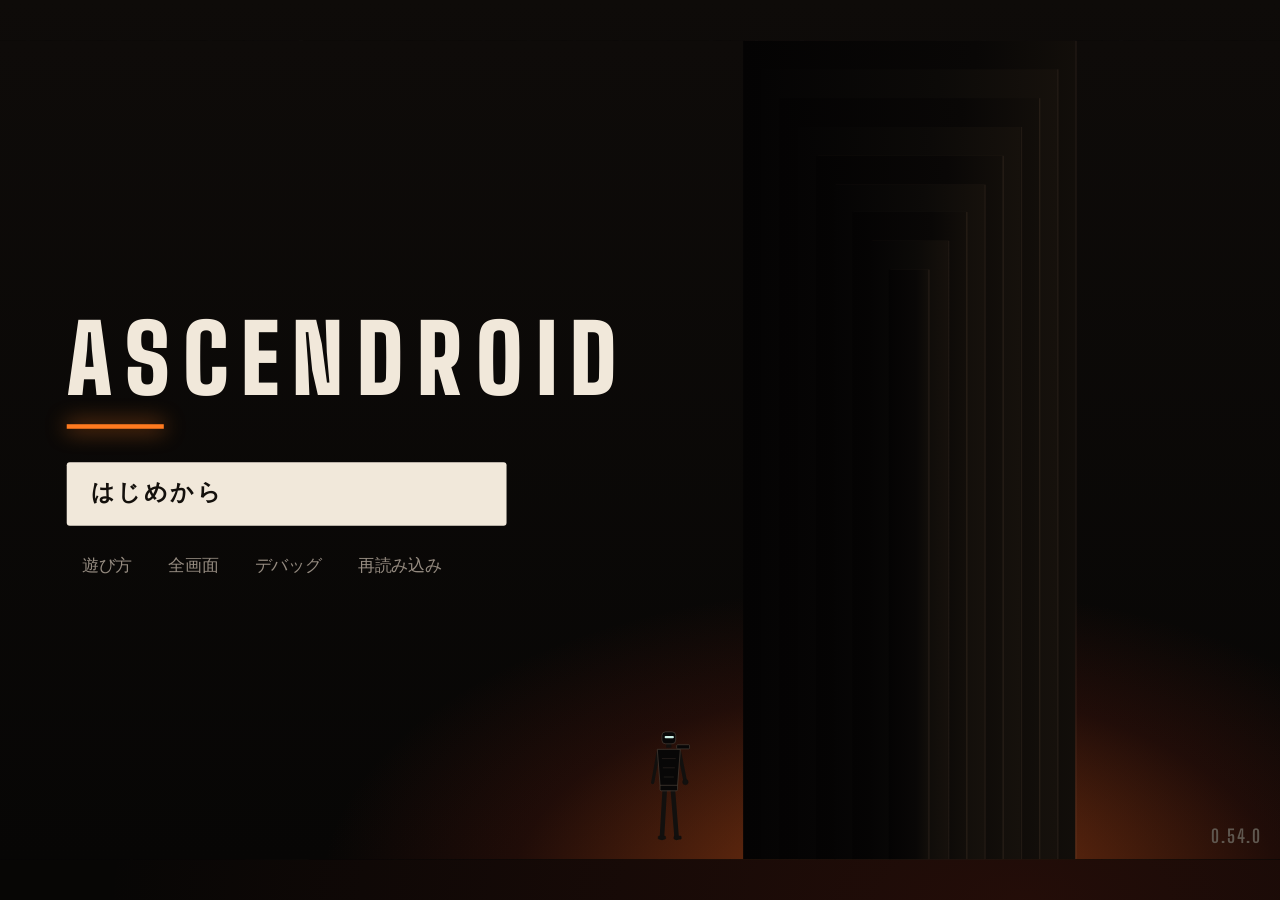
==== commit eb5b7ea3: "作業中: 戦闘以外の画面の見た目(重ねる画面・敵の詳細・自機の中・地図・部屋・タイトル)、地図を斜めに登る形に、マウスとキーの操作 Co-Authored-By: Claude Fable 5.2 <" ====
--- a/index.html
+++ b/index.html
@@ -64,6 +64,7 @@
 
       <div id="parts"></div>
       <button id="menuBtn" type="button" data-act="menu" aria-label="メニュー"></button>
+      <div id="viewBtns"><button type="button" data-act="view" data-arg="hand" aria-label="手札を広げる"></button><button type="button" data-act="view" data-arg="self" aria-label="自機の状態"></button></div>
 
       <div id="handShade"></div>
       <button class="pile" id="pileDraw" type="button" aria-label="山札"><span class="ic" id="icDeck"></span><b id="nDraw">0</b></button>
@@ -364,6 +365,7 @@
   $('#parts').innerHTML = SLOTS.map((p, j) => `<button class="part" type="button" data-p="${p.id}" style="top:${LAY.y0 + j * LAY.dy}px" aria-label="${p.fn}"><span class="ph"><span class="pico">${IC[p.id]}</span><span class="pname">${p.fn}</span><span class="pnum"></span></span><span class="pips"></span></button>`).join('');
   $('#icDeck').innerHTML = IC.deck; $('#icDisc').innerHTML = IC.disc; $('#icCache').innerHTML = IC.cache; $('#icHand').innerHTML = IC.hand;
   $('#menuBtn').innerHTML = IC.menu; $('#icWait').innerHTML = IC.wait; $('#pvCut').innerHTML = IC.x;
+  { const vb = document.querySelectorAll('#viewBtns button'); vb[0].innerHTML = IC.hand; vb[1].innerHTML = IC.core; }
 }
 // 敵の置き場所(0.54.0): 線路の右から画面の右端までの区画。本体の絵は床に立たせ、ユニットの輪(残りの弧と数字)は絵の中の在りか(units の pt)に置く。
 //   ユニットごとに絵を持つ敵(小隊・群れ)は、データの並び(at の左が前)を保ったまま、区画に収まる隊形(FORM)に並べる。
@@ -885,6 +887,7 @@
   $('#handShade').classList.toggle('on', UI.view === 'hand');
   $('#shaker').classList.toggle('zoomout', UI.view === 'hand');
   $('#shaker').classList.toggle('selfview', UI.view === 'self');
+  document.querySelectorAll('#viewBtns button').forEach(el => el.classList.toggle('on', UI.view === el.dataset.arg));
   if(UI.view === 'self'){ if(!UI.line) UI.line = monologue(); renderInner(); } else UI.line = null;
 }
 
@@ -1715,10 +1718,17 @@
 }
 const nodeKey = n => n.type === 'boss' ? 'boss' : n.lane + '-' + n.idx;
 // 地図の列: 入口・部屋・ボス。部屋数から等間隔に
-const MAPY = [118, 196, 274];
 // 0.42.1: 列の間隔は一定(MAPGAP)。区画が増えて画面に収まらない分は横にスクロールする(.mscroll、スクロールバーは出さない)
-const MAPGAP = 84, mapX = i => 44 + i * MAPGAP, mapW = () => mapX(AREA().rooms + 1) + 44;
-function nodePos(n){ return n.type === 'boss' ? {x: mapX(AREA().rooms + 1), y: MAPY[1]} : {x: mapX(n.idx + 1), y: MAPY[n.lane]}; }
+// 0.54.0: 地図は塔を斜めに登る。区画が進むごとに MAPRISE だけ上がり、3本の道は MAPLANE ずつ離れて並ぶ。横に送ると視点も一緒に登る(mapFollow)
+const MAPGAP = 88, MAPRISE = 15, MAPLANE = 60, mapX = i => 76 + i * MAPGAP, mapW = () => mapX(AREA().rooms + 1) + 120;
+const mapBase = () => (AREA().rooms + 1) * MAPRISE + 2 * MAPLANE + 40, mapYof = (i, lane) => mapBase() - i * MAPRISE - (2 - lane) * MAPLANE;
+function nodePos(n){ return n.type === 'boss' ? {x: mapX(AREA().rooms + 1), y: mapYof(AREA().rooms + 1, 1)} : {x: mapX(n.idx + 1), y: mapYof(n.idx + 1, n.lane)}; }
+function mapFollow(sc, jump){
+  const cv = sc.firstElementChild; if(!cv) return; const col = (sc.scrollLeft + sc.clientWidth / 2 - mapX(0)) / MAPGAP;
+  if(jump) cv.style.transition = 'none';
+  cv.style.transform = `translateY(${Math.round((sc.clientHeight + 30) / 2 - mapYof(col, 1))}px)`;
+  if(jump){ cv.getBoundingClientRect(); cv.style.transition = ''; }
+}
 function encFoes(enc){ const c = {}; for(const f of ENC[enc].foes){ const nm = FOES[f].name; c[nm] = (c[nm] || 0) + 1; } return Object.entries(c).map(([n, k]) => k > 1 ? `${n}×${k}` : n).join('・'); }
 function showMap(){
   UI.screen = 'map'; UI.view = 'normal'; sel = null; PV = null; $('#titleScr').hidden = true;
@@ -1730,7 +1740,8 @@
   const ln = (a, c, cls) => { lines += `<line x1="${a.x}" y1="${a.y}" x2="${c.x}" y2="${c.y}" class="${cls}"/>`; };
   // 今いる部屋から次に行ける部屋への線は光らせる
   const nx = (fromK, to) => fromK === atKey && reach.has(nodeKey(to)) ? ' nx' + (UI.mapSel === nodeKey(to) ? ' route' : '') : '';
-  const st = {x: mapX(0), y: MAPY[1]};
+  const st = {x: mapX(0), y: mapYof(0, 1)};
+  for(let l = 0; l < 3; l++) lines += `<line x1="${mapX(.4)}" y1="${mapYof(.4, l)}" x2="${mapX(AREA().rooms + .6)}" y2="${mapYof(AREA().rooms + .6, l)}" class="beam"/>`;
   for(const row of m.nodes){
     const n0 = row[0]; ln(st, nodePos(n0), (visited.has(nodeKey(n0)) ? 'ed vis' : 'ed') + nx('start', n0));
     for(let i = 0; i < row.length - 1; i++){
@@ -1754,17 +1765,17 @@
   const fresh = $('#mapScr').hidden;
   $('#mapScr').innerHTML = `${topBar(AREA().name)}
     <div class="mscroll"><div class="mcanvas" style="width:${mapW()}px">
-    <svg class="medges" width="${mapW()}" height="390" viewBox="0 0 ${mapW()} 390" aria-hidden="true">${lines}</svg>
+    <svg class="medges" width="${mapW()}" height="${mapBase() + 60}" viewBox="0 0 ${mapW()} ${mapBase() + 60}" aria-hidden="true">${lines}</svg>
     <span class="mn start${atKey === 'start' ? ' here' : ''}" style="left:${st.x}px;top:${st.y}px"><span class="ic">${IC.start}</span></span>${all.map(btn).join('')}
     </div></div>
     <div class="minfo${s ? ' has' : ''}">${info || `<span class="mi-leg">${['battle', 'elite', 'rest', 'shop', 'event', 'duct', 'boss'].map(t => `<span class="k-${t}"><span class="ic">${IC[t]}</span>${DATA.rooms[t].name}</span>`).join('')}</span>`}<span class="sp"></span><button class="btn" type="button" data-act="go" ${s && reach.has(UI.mapSel) ? '' : 'disabled'}>決定</button></div>`;
-  $('#mapScr').hidden = false; $('#mapScr').classList.remove('leave');
+  $('#mapScr').hidden = false; $('#mapScr').classList.remove('leave'); $('#mapScr').style.setProperty('--mapheat', (((run.heat || 0) + 10) / 20).toFixed(2));
   // 横のスクロール: 描き直しても位置を保つ。新しく開いたときは、今いる所が左から1/3あたりに来るように
   { const sc = $('#mapScr .mscroll'); if(sc){
       if(fresh || UI.mapScroll == null){ const hp = atKey === 'start' ? st : nodePos(all.find(n => nodeKey(n) === atKey) || {type:'boss'}); sc.scrollLeft = Math.max(0, hp.x - sc.clientWidth / 3); }
       else sc.scrollLeft = UI.mapScroll;
-      UI.mapScroll = sc.scrollLeft;
-      sc.addEventListener('scroll', () => { UI.mapScroll = sc.scrollLeft; }, {passive:true});
+      UI.mapScroll = sc.scrollLeft; mapFollow(sc, true);
+      sc.addEventListener('scroll', () => { UI.mapScroll = sc.scrollLeft; mapFollow(sc); }, {passive:true});
       sc.addEventListener('wheel', e => { if(Math.abs(e.deltaY) > Math.abs(e.deltaX)){ sc.scrollLeft += e.deltaY; e.preventDefault(); } }, {passive:false}); // マウスのホイールでも横に動く
   } }
   if(fresh) enter($('#mapScr'));
@@ -2290,9 +2301,9 @@
   const g = GEOM.get(i); let x0 = 1e9, y0 = 1e9, x1 = -1e9, y1 = -1e9;
   const add = (a, b, c, d) => { x0 = Math.min(x0, a); y0 = Math.min(y0, b); x1 = Math.max(x1, c); y1 = Math.max(y1, d); };
   if(g.main){ const z = sprSize(g.main.kind, g.main.s); add(g.main.x - z.w / 2, g.main.y - z.h / 2, g.main.x + z.w / 2, g.main.y + z.h / 2); }
-  for(const u of Object.values(g.units)){ if(u.spr) add(u.sx, u.sy, u.sx + u.w, u.sy + u.h); if(u.lst) add(u.cx - 14, u.cy - 14, u.cx + 14, u.cy + 14); else add(u.x - 36, u.y, u.x + 36, u.y + 26); }
-  const z = Math.min(FOCUS.scale, 340 / (x1 - x0), 330 / (y1 - y0)), cx = (x0 + x1) / 2, cy = (y0 + y1) / 2;
-  $('#world').style.transform = `translate(${FOCUS.x - z * cx}px, ${FOCUS.y - z * cy}px) scale(${z})`;
+  for(const u of Object.values(g.units)){ if(u.spr) add(u.sx, u.sy, u.sx + u.w, u.sy + u.h); if(!u.one) add(u.x - 24, u.y - 34, u.x + 24, u.y + 34); }
+  const z = Math.min(FOCUS.scale, (LAY.W * .4) / (x1 - x0), (LAY.H - 70) / (y1 - y0)), cx = (x0 + x1) / 2, cy = (y0 + y1) / 2;
+  $('#world').style.transform = `translate(${LAY.W * .76 - z * cx}px, ${LAY.H / 2 - z * cy}px) scale(${z})`;
   $('#world').style.transformOrigin = '0 0';
   $('#shaker').classList.add('focus'); pulse($('#focus'), 'scan', 600);
   document.querySelectorAll('#foes [data-f]').forEach(el => el.classList.toggle('fo', +el.dataset.f === i));
@@ -2473,15 +2484,17 @@
 function showRules(first){
   showOv(`<h2>遊び方</h2><ul>
     <li>時間はカードを使ったときだけ進む。カード左上の数字が、かかるサイクル。0は即時。</li>
-    ${!RULE.econ ? `<li>手札は3サイクルごとに1枚届く(最大${RULE.handMax}枚)。届く時刻はタイムラインの下の段。軽いカードを続けると手札が減り、重いカードの間に手札がたまる。</li>`
+    ${!RULE.econ ? `<li>手札は3サイクルごとに1枚届く(最大${RULE.handMax}枚)。届く時刻は線路のいちばん下の自機の行。軽いカードを続けると手札が減り、重いカードの間に手札がたまる。</li>`
       : RULE.econ.type === 'turn' ? `<li>${RULE.econ.len}サイクルごとに区切り(点線)。区切りで手札を捨てて${RULE.econ.hand}枚引き、ブロックも消える。右下の上段は区切りまで待つ。</li>`
       : `<li>手札は自動では届かない。好きなときに右下のリフレッシュ(${RULE.econ.r}サイクル)で、手札を全部捨てて${RULE.econ.hand}枚引く。リフレッシュ中もブロックは残り、新しい手札が来るとすべて失う。</li>`}
-    <li>奥の画面に敵の行動の予定が流れてくる。数字はダメージ、下の印は狙う部位。紫の丸は不安定な行動、砂時計は自分へのディレイ。</li>
+    <li>自機と敵のあいだの線路に、敵の行動の予定が右から流れてくる。5本の線路は自機の部位(上から演算・武装・出力・耐久・機動)で、攻撃は狙う部位の線路の上を来る。数字はダメージ。近いほど白く熱い。紫の輪は不安定な行動、砂時計は自分へのディレイ。</li>
     <li>カードが発動する前に攻撃を受けるとブレイクされる。ブロックで全部防ぐか、菱形のあるカード(アトミック)ならブレイクされない。不安定な行動と同じサイクルにカードでダメージを与えると、ブレイクする(行動が止まる。発動が重なればJUST、時限が当たってもよい)。</li>
     <li>目の印の敵は、重いカードを使い始めると撃ってくる。鎖の印の敵は、仲間と同時に攻撃すると強くなる。</li>
-    <li>予定の下の帯は、その間にカードが発動したときに効く。<b>体勢</b>は一度に数字以上のダメージでブレイク。<b>防壁</b>は数字までダメージを防がれる。<b>反撃</b>は攻撃するたびに撃ち返される。<b>隙</b>はダメージ1.5倍。</li>
+    <li>いちばん上の敵の行の帯は、その間にカードが発動したときに効く。<b>体勢</b>は一度に数字以上のダメージでブレイク。<b>防壁</b>は数字までダメージを防がれる。<b>反撃</b>は攻撃するたびに撃ち返される。<b>隙</b>はダメージ1.5倍。</li>
     ${!RULE.econ ? `<li>右下は手札の入れ替え(枚数ぶんのサイクル)${RULE.freeWait ? 'と、1サイクルの待機' : '。手札がないときは1サイクルの待機'}。</li>` : RULE.freeWait || RULE.econ.type === 'turn' ? '<li>右下の下段は1サイクルの待機。</li>' : ''}
-    <li>上スワイプで手札を広げ、下スワイプで自分の内側を見る。長押しでカードと敵の詳細。タイムラインを押すとキャラが透ける。</li>
+    <li>カードを選ぶと、発動までの時間が冷たい帯で出る。もう一度押すか、帯の先の丸い札を押すと使う。発動の前に止められるなら、帯はそこで切れる。</li>
+    <li>上スワイプで手札を広げ、下スワイプで自分の内側を見る(マウスはホイールか左上のボタン)。長押し(右クリック)でカードと敵の詳細。予定の印を押すと行動の中身。</li>
+    <li>キー: 数字でカード、Enter で使う、R リフレッシュ、W 待機、Tab 狙い、↑↓ 見方、F 敵の詳細、Esc 戻る。</li>
   </ul><div class="row">${first ? '<button class="btn ghost" type="button" data-act="debug">デバッグ</button>' : ''}<button class="btn" type="button" data-act="close">${first ? 'はじめる' : '閉じる'}</button></div>`, !first);
 }
 function showMenu(){
@@ -2509,6 +2522,7 @@
     case 'refClose': popRef(true); break;
     case 'foeClose': closeFocus(); break;
     case 'menu': if(!busy) showMenu(); break;
+    case 'view': shiftView(arg); break;
     case 'rules': showRules(false); break;
     case 'deck': infoDeck(); break;
     case 'unit': infoUnit('parts'); break;
@@ -2606,15 +2620,72 @@
   const dy = ev.clientY - swipe.y, dx = ev.clientX - swipe.x, s = LAY.s || 1;
   swipe = null;
   if(inBattle() && $('#ov').hidden && $('#ref').hidden && !busy && !UI.focus && Math.abs(dy) > 34 * s && Math.abs(dy) > Math.abs(dx) * 1.3){
-    let v = UI.view;
-    if(dy < 0) v = v === 'self' ? 'normal' : v === 'normal' ? 'hand' : v;
-    else v = v === 'hand' ? 'normal' : v === 'normal' ? 'self' : v;
-    if(v !== UI.view){ UI.view = v; if(v === 'self'){ sel = null; PV = null; } renderAll(); }
+    shiftView(dy < 0 ? 'up' : 'down');
     swallow = true; setTimeout(() => { swallow = false; }, 350);
   }
 });
 ['pointercancel','pointerleave'].forEach(n => stage.addEventListener(n, () => { clearTimeout(lpTimer); }));
-stage.addEventListener('contextmenu', e => e.preventDefault());
+/* 見方の切り替え(0.54.0): 上 = 手札を広げる / 下 = 自機の中を見る。スワイプ・ホイール・左上のボタン・矢印キーのどれでも */
+function shiftView(to){
+  if(!inBattle() || busy || !$('#ov').hidden || !$('#ref').hidden || UI.focus) return;
+  let v = UI.view;
+  if(to === 'up') v = v === 'self' ? 'normal' : v === 'normal' ? 'hand' : v;
+  else if(to === 'down') v = v === 'hand' ? 'normal' : v === 'normal' ? 'self' : v;
+  else v = v === to ? 'normal' : to;
+  if(v !== UI.view){ UI.view = v; if(v === 'self'){ sel = null; PV = null; } hideMovePop(); renderAll(); if(window.SND) SND.play('ui'); }
+}
+/* 右クリック = 長押し(カードの拡大・敵の詳細) */
+stage.addEventListener('contextmenu', ev => {
+  ev.preventDefault(); clearTimeout(lpTimer);
+  const ck = ev.target.closest('.card') && ev.target.closest('.card').querySelector('.ck');
+  if(ck && $('#ref').hidden){ UI.refs = []; pushRef('card:' + ck.dataset.ck); return; }
+  if(!inBattle() || busy || !$('#ov').hidden || !$('#ref').hidden || UI.view === 'self' || UI.focus) return;
+  const f = ev.target.closest('.foe[data-f],.eu[data-f]'); if(f) infoFoe(+f.dataset.f, f.dataset.u && f.dataset.u !== '*' ? f.dataset.u : null);
+});
+let wheelAt = 0;
+stage.addEventListener('wheel', ev => {
+  if(!inBattle() || Math.abs(ev.deltaY) < 8 || ev.target.closest('#focus,#inner,#ov,#ref')) return;
+  const now = Date.now(); if(now - wheelAt < 320) return; wheelAt = now;
+  shiftView(ev.deltaY < 0 ? 'up' : 'down');
+}, {passive: true});
+/* キー(0.54.0): 押すのと同じ所を押したことにする。数字 = カード・選択肢 / Enter = 決定・使う / Esc = 戻る / R = リフレッシュ・入れ替え / W = 待機 /
+   ←→ = カードを移る / Tab = 狙いを移る / ↑↓ = 見方の切り替え / F = 敵の詳細 / D = デッキ / M = メニュー */
+addEventListener('keydown', ev => {
+  if(ev.metaKey || ev.ctrlKey || ev.altKey) return;
+  const k = ev.key, vis = s => { const e = $(s); return !!e && !e.hidden; }, press = el => { if(el && !el.disabled){ el.click(); return true; } return false; };
+  const top = vis('#ref') ? '#ref' : vis('#ov2') ? '#ov2' : vis('#ov') ? '#ov' : UI.focus ? '#focus' : vis('#titleScr') ? '#titleScr' : vis('#roomScr') ? '#roomScr' : vis('#mapScr') ? '#mapScr' : inBattle() ? null : '#stage';
+  if(k === 'Escape' || k === 'Backspace'){
+    ev.preventDefault();
+    if(top === '#ref'){ popRef(); return; }
+    if(top === '#focus'){ closeFocus(); return; }
+    if(top){ if(press($(top + ' .btn.ghost')) || press($(top + ' [data-act="close"]'))) return; if(top === '#ov' && $('#ov').dataset.closable){ hideOv(); return; } if(top === '#mapScr' && UI.mapSel){ UI.mapSel = null; showMap(); return; } if(top !== '#titleScr' && top !== '#ov' && top !== '#ov2') act('menu'); return; }
+    if(UI.view !== 'normal'){ shiftView(UI.view); return; }
+    if(PICK){ PICK = null; sel = null; PV = null; renderAll(); return; }
+    if(sel){ sel = null; PV = null; renderAll(); return; }
+    act('menu'); return;
+  }
+  if(WIPING || UI.going) return;
+  if(top){
+    if(k === 'Enter' || k === ' '){ ev.preventDefault(); const bs = [...document.querySelectorAll(top + ' .btn:not(.ghost), ' + top + ' .tt-b.main')].filter(b => !b.disabled); press(bs[bs.length - 1]); return; }
+    if(k >= '1' && k <= '9'){ const os = [...document.querySelectorAll(top + ' [data-act="pick"], ' + top + ' .mn.reach, ' + top + ' .tt-b, ' + top + ' .mlist .opt, ' + top + ' .fm, ' + top + ' [data-act="dbgPick"]')]; press(os[+k - 1]); return; }
+    if(top === '#mapScr' && (k === 'm' || k === 'M')) act('menu');
+    if((top === '#mapScr' || top === '#roomScr') && (k === 'd' || k === 'D')) act('deck');
+    return;
+  }
+  // 戦闘
+  const b = S.b, n = b.hand.length, cardAt = i => document.querySelector(`#hand .card[data-i="${i}"]`);
+  if(k >= '1' && k <= '9'){ press(cardAt(+k - 1)); return; }
+  if(k === 'Enter' || k === ' '){ ev.preventDefault(); if(PICK) pickOk(); else if(sel && !busy) execute(); return; }
+  if(k === 'r' || k === 'R'){ press($('#redraw')); return; }
+  if(k === 'w' || k === 'W'){ const w = $('#waitBtn'); if(w && w.offsetParent) press(w); return; }
+  if(k === 'ArrowLeft' || k === 'ArrowRight'){ ev.preventDefault(); if(!n || busy) return; const i = sel && sel.kind === 'card' ? (sel.i + (k === 'ArrowRight' ? 1 : n - 1)) % n : (k === 'ArrowRight' ? 0 : n - 1); if(!(sel && sel.kind === 'card' && sel.i === i)){ if(PICK) return; sel = null; onCard(i); } return; }
+  if(k === 'ArrowUp' || k === 'ArrowDown'){ ev.preventDefault(); shiftView(k === 'ArrowUp' ? 'up' : 'down'); return; }
+  if(k === 'Tab'){ ev.preventDefault(); if(busy || !sel || sel.kind !== 'card' || !CARDS[sel.k].tgt) return; const e = b.foes[tFoe(sel.target)] || b.foes.find(f => f.alive); if(!e) return; const live = EN.liveUids(e).filter(u => !EN.dotShort(b, CARDS[sel.k], e, u)); if(live.length < 2) return; const cur = tUnit(sel.target), nx = live[(live.indexOf(cur) + (ev.shiftKey ? live.length - 1 : 1)) % live.length]; sel.target = e.i + '.' + nx; lastTarget = sel.target; recalc(); return; }
+  if(busy) return;
+  if(k === 'f' || k === 'F'){ const e = b.foes.find(f => f.alive); if(e) infoFoe(e.i); }
+  else if(k === 'd' || k === 'D') infoDeck();
+  else if(k === 'm' || k === 'M') act('menu');
+});
 stage.addEventListener('click', ev => {
   if(longFired){ longFired = false; return; }
   if(swallow){ swallow = false; return; }
@@ -2636,6 +2707,7 @@
     if(q){ QUEUED = q; skipNow(); }
     return;
   }
+  if(inBattle() && !busy && UI.view === 'self'){ if(!t.closest('#inner')) shiftView('self'); return; }
   if(!inBattle() || busy || UI.view === 'self') return;
   // タイムラインを押すと透かす(何も選んでいないとき)。透かしている間は、ほかを押すと戻る
   const mk = t.closest('.mk[data-mk]'); if(mk){ if(UI.mvKey === mk.dataset.mk) hideMovePop(); else showMovePop(mk.dataset.mk, mk); return; }
@@ -2653,11 +2725,13 @@
   const p = t.closest('#parts .part'); if(p){ infoPart(p.dataset.p); return; }
   if(t.closest('.pile')){ infoDeck(); return; }
   if(sel){ sel = null; PV = null; renderAll(); }
+  else if(UI.view === 'hand') shiftView('hand');
 });
 
 function fit(){
   layout(); buildStatic();
   if(S && S.b && UI.screen === 'battle'){ clearMarks(); buildFoes(); renderAll(); }
+  const ms = document.querySelector('#mapScr:not([hidden]) .mscroll'); if(ms) mapFollow(ms, true);
 }
 addEventListener('resize', fit);
 // ボタンにフォーカスが移ったときなどに、画面がずれないようにする
--- a/css/app.css
+++ b/css/app.css
@@ -481,3 +481,351 @@
   #hand .card,.mk,.wb,.sm{transition-duration:.01s}
   .enter{animation:none}
 }
+
+/* ================= 重ねる画面(報酬・選択・説明) ================= */
+#ov,#ov2,#ref{position:absolute;inset:0;z-index:60;display:flex;align-items:center;justify-content:center;background:rgba(5,4,3,.9);padding:10px 16px}
+#ov2{z-index:70} #ref{z-index:80;background:rgba(5,4,3,.93)}
+#ov.under .box{filter:brightness(.4)}
+.box{position:relative;max-width:620px;width:100%;max-height:100%;overflow:auto;scrollbar-width:none;padding:6px 4px;text-align:center}
+.box::-webkit-scrollbar{display:none}
+.box.wide{max-width:calc(var(--W) - 40px);text-align:left}
+.box h2{margin:0 0 10px;font-size:20px;font-weight:900;letter-spacing:.28em;text-indent:.28em;line-height:1.3}
+.box.wide h2{font-size:15px;letter-spacing:.16em;text-indent:0}
+.box p{margin:0 0 10px;font-size:12px;line-height:1.7}
+.box .sub{color:var(--ash);font-size:11.5px}
+.box ul{margin:0 0 12px;padding:0 0 0 16px;text-align:left;font-size:11.5px;line-height:1.75;color:var(--fg2)}
+.box ul b{color:var(--bone)}
+.row{display:flex;gap:10px;justify-content:center;align-items:center;margin-top:12px}
+.btn{display:inline-flex;align-items:center;justify-content:center;gap:6px;min-width:84px;height:38px;padding:0 20px;background:var(--bone);color:#14100c;font-weight:900;font-size:13px;letter-spacing:.08em;border-radius:2px;white-space:nowrap;transition:filter .15s,transform .1s}
+.btn.ghost{background:none;color:var(--ash);box-shadow:inset 0 0 0 1px #4a423b}
+.btn:disabled{opacity:.3}
+.btn:active:not(:disabled){transform:translateY(1px)}
+@media (hover:hover){.btn:hover:not(:disabled),.opt:hover:not(.off),.mn.reach:hover,.tt-b:hover,.tt-s:hover,.mbtn:hover{filter:brightness(1.25)}}
+/* 大きいカード(報酬・ショップ・デッキ・拡大): 手札のカードを 1.3 倍に */
+.cards{display:flex;flex-wrap:wrap;justify-content:center;gap:0;padding-top:4px}
+.cards .card{position:relative;flex:none;transform:scale(1.3);transform-origin:50% 0;margin:0 17px 50px;transition:box-shadow .15s,filter .15s}
+.cards .card .ctx{font-size:9px;line-height:1.38}
+.cards .card.trunc .ctx{-webkit-mask-image:none;mask-image:none}
+.cards .card.picked{box-shadow:0 0 0 1.5px var(--frost),0 0 22px rgba(205,239,230,.4),inset 0 1px 0 rgba(255,240,220,.1)}
+.cards .card.off{filter:brightness(.5)}
+.cards .card.src{box-shadow:0 0 0 1px #000,inset 0 0 0 1px var(--frost-d)}
+.cards.udeck{max-height:calc(var(--H) - 84px);overflow:auto;scrollbar-width:none}
+.gain{display:flex;align-items:center;justify-content:center;gap:6px;font:900 32px/1 var(--f-num)!important;margin:10px 0 4px!important}
+.gain .ic{color:var(--gold)} .gain .ic svg{width:20px;height:20px}
+.gain .loot{font:700 12px var(--f-body);color:var(--ash);margin-left:8px}
+.fledmsg{color:var(--flame)}
+.bodyline{display:flex;align-items:center;justify-content:center;gap:5px;font:800 20px/1 var(--f-num);margin-bottom:10px}
+.bodyline .ic svg{width:14px;height:14px}
+.prow{display:flex;justify-content:center;gap:14px;margin-bottom:6px}
+.ptile{display:flex;flex-direction:column;align-items:center;gap:3px;width:84px;color:var(--ash);font-size:10px}
+.ptile b{color:var(--bone)}
+.ptile .ic svg{width:16px;height:16px}
+.ptile .pips{display:flex;gap:1px;justify-content:center}
+.ptile.dmg{color:var(--flame)} .ptile.dmg b{color:var(--flame)}
+.rs-heal{display:flex;align-items:center;justify-content:center;gap:5px;color:var(--frost);font-weight:700}
+.rs-heal.al{color:var(--ash)}
+/* 選択肢(整備・イベント・ショップの品・鹵獲・メニュー) */
+.opts,.rs-opts,.mlist,.dbg-grid{display:grid;gap:8px;text-align:left}
+.opts{grid-template-columns:repeat(auto-fit,minmax(170px,1fr))}
+.mlist{grid-template-columns:repeat(3,1fr);margin-bottom:6px}
+.dbg-grid{grid-template-columns:repeat(4,1fr);max-height:calc(var(--H) - 170px);overflow:auto;scrollbar-width:none}
+.opt{position:relative;display:flex;flex-direction:column;gap:3px;padding:9px 12px 10px;background:linear-gradient(172deg,#221d19,#14110e);box-shadow:inset 0 1px 0 rgba(255,240,220,.07);border-radius:2px;font-size:11px;line-height:1.5;color:var(--fg2);min-width:0;transition:box-shadow .15s,filter .15s}
+.opt b{font-size:13px;color:var(--bone);font-weight:900}
+.opt>.ic{color:var(--frost)} .opt>.ic svg{width:18px;height:18px}
+.opt.picked,.opt.sel{box-shadow:inset 0 0 0 1.5px var(--frost),0 0 18px rgba(205,239,230,.25)}
+.opt.off{filter:brightness(.5)}
+.opt .price,.sitem .price{display:inline-flex;align-items:center;gap:3px;font:800 16px/1 var(--f-num);color:var(--gold)}
+.opt .price{position:absolute;right:10px;top:9px}
+.price.no{color:var(--ember)}
+.price .ic svg{width:11px;height:11px}
+.pt-h{display:flex;align-items:center;gap:5px;font-size:10px;color:var(--ash);font-weight:700}
+.pt-h .pt-m{margin-left:auto;font:800 15px/1 var(--f-num);color:var(--bone)}
+.pt-cur{color:var(--ash2);font-size:10px}
+.popt.pup .pt-h{color:var(--frost)}
+.swap{display:flex;align-items:stretch;justify-content:center;gap:12px}
+.sw-p{flex:1;max-width:240px;display:flex;flex-direction:column;gap:3px;padding:10px 12px;background:var(--iron);text-align:left;font-size:11px;line-height:1.5;color:var(--fg2)}
+.sw-p b{font-size:13px;color:var(--bone)}
+.sw-ar{display:grid;place-items:center;color:var(--frost)} .sw-ar svg{width:20px;height:20px}
+.sw-dmg{color:var(--flame);font-weight:700}
+.rrl{display:grid;gap:6px;text-align:left;margin-bottom:8px}
+.rr{display:grid;grid-template-columns:16px 1fr 16px 1fr;gap:4px 8px;align-items:center;font-size:11.5px}
+.rr s{color:var(--ash2)} .rr-ar{color:var(--frost)} .rr-t{grid-column:2/5;color:var(--ash);font-size:10.5px}
+.pinfo{display:flex;gap:14px;align-items:center;justify-content:center;margin-bottom:12px;text-align:left}
+.pinfo .ic svg{width:34px;height:34px}
+.pinfo .pips{display:flex;gap:2px}
+.pinfo .pip,.ptile .pip,.urow .pip,.rsu .pip,.drow .pip{height:6px}
+/* 警戒の説明 */
+.adesc{color:var(--fg2)}
+.hlist{list-style:none;padding:0!important;display:grid;gap:3px}
+.hlist li{display:grid;grid-template-columns:22px 44px 86px 1fr 1fr;gap:8px;align-items:center;padding:4px 8px;color:var(--ash)}
+.hlist li.on{background:var(--iron);color:var(--bone)}
+.hlist li b{color:inherit}
+.again{display:flex;flex-wrap:wrap;gap:6px 14px;justify-content:center;font-size:11px;color:var(--ash)}
+.ag{display:inline-flex;align-items:center;gap:4px}
+/* 警戒の印(折れ線)。熱い側は橙〜白、冷たい側は冷たい色 */
+.chev{display:block}
+.h2{color:var(--glow)} .h1{color:var(--flame)} .h0{color:var(--ash)} .hm1{color:var(--frost-d)} .hm2{color:var(--frost)}
+.hchip{display:inline-flex;align-items:center;gap:6px}
+.hchip .hc-ic{display:grid;place-items:center;width:18px;height:18px}
+.hchip .hc-n{display:flex;flex-direction:column;line-height:1.05;text-align:left}
+.hchip .hc-n i{font-style:normal;font-size:8px;color:var(--ash);letter-spacing:.1em}
+.hchip .hc-n b{font-size:11.5px}
+.hchip.bumpUp,.hchip.nudgeUp{animation:nudgeUp .6s var(--ez-out)} .hchip.bumpDn,.hchip.nudgeDn{animation:nudgeDn .6s var(--ez-out)}
+.mi-al{display:inline-flex;align-items:center} .mi-al.up{color:var(--flame)} .mi-al.dn{color:var(--frost)}
+.hflash{position:absolute;inset:0;pointer-events:none;z-index:50;animation:flash 1.3s ease-out forwards}
+.hflash.up{background:radial-gradient(120% 90% at 50% 110%,rgba(255,122,31,.5),transparent 60%)}
+.hflash.dn{background:radial-gradient(120% 90% at 50% -10%,rgba(205,239,230,.3),transparent 60%)}
+.hbanner,.abanner{position:absolute;left:0;right:0;top:38%;z-index:51;display:flex;align-items:center;justify-content:center;gap:18px;pointer-events:none;animation:banner 2.1s var(--ez-out) forwards}
+.hbanner .hb-t,.abanner{flex-direction:column}
+.hbanner .hb-t{display:flex;flex-direction:column;align-items:flex-start}
+.hbanner i,.abanner i{font:700 13px/1 var(--f-num);font-style:normal;letter-spacing:.4em;color:var(--ash)}
+.hbanner b,.abanner b{font-size:34px;font-weight:900;letter-spacing:.2em;text-shadow:0 0 30px #000}
+.hbanner.up b{color:var(--flame)} .hbanner.dn b{color:var(--frost)}
+.abanner{gap:8px}
+.hb-now{opacity:.6}
+
+/* カードの拡大と、用語の説明 */
+.czoom{display:flex;align-items:flex-start;justify-content:center;gap:28px;text-align:left}
+.czoom .zw{flex:none;width:192px;height:272px}
+.czoom .zw .card{transform:scale(2);transform-origin:0 0;cursor:default}
+.czoom .zw .card .ctx{font-size:8.6px;line-height:1.42}
+.czoom .zw .card.trunc .ctx{-webkit-mask-image:none;mask-image:none}
+.ckw{display:flex;flex-direction:column;gap:8px;max-width:300px;font-size:11.5px;line-height:1.6;color:var(--fg2);padding-top:6px}
+.ckw b{color:var(--frost);margin-right:6px}
+.rdesc{font-size:13px!important;line-height:1.8!important;max-width:460px;margin:0 auto 6px!important}
+.ref{display:inline;font:inherit;color:inherit;text-decoration:underline dotted;text-underline-offset:3px;cursor:pointer}
+.ref.u{color:var(--flame)}
+#mvpop{position:absolute;z-index:28;width:288px;padding:9px 12px 10px;background:rgba(14,11,9,.97);box-shadow:0 0 0 1px rgba(241,232,218,.16),0 10px 30px #000;font-size:11px;line-height:1.55}
+#mvpop .mp-h{display:flex;align-items:center;gap:8px;margin-bottom:4px}
+#mvpop .mp-h b{font-size:13px}
+#mvpop .mp-by,#mvpop .mp-t{display:inline-flex;align-items:center;gap:3px;font-size:10px;color:var(--ash)}
+#mvpop .mp-t{margin-left:auto;font:800 13px/1 var(--f-num);color:var(--bone)}
+#mvpop p{margin:0;color:var(--fg2)}
+#mvpop p b{color:var(--bone)}
+#shaker.focus #mvpop,#shaker.selfview #mvpop{display:none}
+
+/* ================= 敵の詳細(押すと敵に寄る) ================= */
+#shaker.focus #tl,#shaker.focus #droid,#shaker.focus #meInfo,#shaker.focus #meBlk,#shaker.focus #meWall,#shaker.focus #foeName,#shaker.focus .eu.one{opacity:0;pointer-events:none}
+#shaker.focus #parts,#shaker.focus #hand,#shaker.focus .pile,#shaker.focus #redraw,#shaker.focus #waitBtn,#shaker.focus #handCnt,#shaker.focus #menuBtn,#shaker.focus #pvGo,#shaker.focus #viewBtns{opacity:0;pointer-events:none}
+#tl,#droid,#meInfo{transition:opacity .25s}
+#focus{position:absolute;left:0;top:0;bottom:0;z-index:30;width:min(480px,58%);padding:12px 26px 12px 18px;display:flex;flex-direction:column;gap:7px;overflow-y:auto;scrollbar-width:none;opacity:0;pointer-events:none;transform:translateX(-16px);transition:opacity .3s .1s,transform .3s .1s;background:linear-gradient(90deg,var(--soot) 0,rgba(7,6,5,.95) 78%,transparent)}
+#focus::-webkit-scrollbar{display:none}
+#shaker.focus #focus{opacity:1;pointer-events:auto;transform:none}
+#focus>*{flex:none}
+.fhead{display:flex;align-items:center;gap:10px}
+.fhead b{font-size:15px;font-weight:900;letter-spacing:.08em;flex:1;min-width:0}
+.fhead .fclose{height:30px;min-width:0;padding:0 14px;font-size:12px}
+.fhp{display:flex;align-items:baseline;gap:4px}
+.fhp b{font:900 26px/1 var(--f-num)} .fhp span{font:700 13px var(--f-num);color:var(--ash)}
+.fhp .ei-bar{position:relative;flex:1;max-width:190px;height:4px;margin-left:10px;background:#2b2520;align-self:center}
+.fhp .ei-bar i,.fu2-bar i{position:absolute;left:0;top:0;bottom:0;background:var(--flame)}
+.fwhole,.fpas,.fu2-c{display:flex;flex-wrap:wrap;gap:5px;align-items:center}
+.fsec{font-size:9.5px;font-weight:700;letter-spacing:.2em;color:var(--ash2)}
+.fsec.in{margin-right:4px}
+.fsp{display:inline-flex;align-items:center;gap:4px;height:22px;padding:0 7px;background:var(--iron);border-radius:2px;font-size:10.5px;font-weight:700;color:var(--fg2)}
+.fsp b{font:800 14px/1 var(--f-num);color:var(--bone)}
+.fsp .ic svg{width:11px;height:11px}
+.fsp.good{color:var(--frost)} .fsp.bad{color:var(--flame)} .fsp.arm{color:var(--steel)} .fsp.res{color:var(--frost)}
+.fsp.pas{color:var(--fg2)} .fsp.off{opacity:.4;text-decoration:line-through}
+.fsp.on{box-shadow:inset 0 0 0 1.5px var(--bone)}
+.fsp.fsm{height:19px;padding:0 5px}
+.fgrid{display:grid;grid-template-columns:repeat(2,1fr);gap:5px}
+.fu2{padding:5px 8px 6px;background:var(--iron);border-radius:2px;cursor:pointer;display:flex;flex-direction:column;gap:4px}
+.fu2-h{display:flex;align-items:center;gap:5px;font-size:11.5px}
+.fu2-h i{font-style:normal;font-size:9px;color:var(--flame);font-weight:700}
+.fu2-n{font:800 15px/1 var(--f-num)}
+.fu2-bar{position:relative;height:3px;background:#2b2520}
+.fu2.on{box-shadow:inset 0 0 0 1.5px var(--bone)}
+.fu2.act{box-shadow:inset 3px 0 0 var(--flame)} .fu2.act.on{box-shadow:inset 0 0 0 1.5px var(--bone)}
+.fu2.broken{opacity:.4}
+.fmoves{display:flex;flex-direction:column;gap:6px}
+.frow-m{display:flex;align-items:center;flex-wrap:wrap;gap:3px 0;padding-top:9px}
+.fm{position:relative;width:46px;height:46px;flex:none;display:flex;flex-direction:column;align-items:center;justify-content:center;gap:1px;background:#0e0a08;border-radius:50%;box-shadow:inset 0 0 0 1.5px var(--flame);color:var(--flame)}
+.fm.mv,.fm.dl{border-radius:4px;box-shadow:inset 0 0 0 1.5px var(--steel);color:#c6d0d6}
+.fm.dl{box-shadow:inset 0 0 0 1.5px var(--flame);color:var(--flame)}
+.fm.ch{box-shadow:inset 0 0 0 1.5px var(--arc),0 0 12px rgba(183,160,255,.45);color:var(--arc2)}
+.fm.on{background:var(--bone);color:#14100c;box-shadow:none}
+.fm.lo{opacity:.3} .fm.gone{opacity:.25;text-decoration:line-through}
+.fm-v{display:flex;align-items:baseline;gap:1px}
+.fm-v b{font:900 19px/1 var(--f-num)} .fm-v b.g{font-size:14px} .fm-v i{font:800 11px/1 var(--f-num);font-style:normal}
+.fm-v .ic.big svg{width:17px;height:17px}
+.fm-p{height:10px;font-size:8px;display:flex;align-items:center} .fm-p svg{width:10px;height:10px}
+.fm .mby{position:absolute;left:-3px;top:-4px;width:15px;height:15px;display:grid;place-items:center;background:var(--soot);border-radius:2px;box-shadow:inset 0 0 0 1px currentColor} .fm .mby svg{width:9px;height:9px}
+.fm-now{position:absolute;right:-6px;top:-9px;display:flex;align-items:center;gap:1px;padding:1px 4px;background:var(--frost);color:#06110f;border-radius:8px;font:800 12px/1 var(--f-num)} .fm-now svg{width:8px;height:8px}
+.fm.mini{width:34px;height:34px} .fm.mini .fm-v b{font-size:14px}
+.fg{display:flex;flex-direction:column;align-items:center;justify-content:center;width:26px;color:var(--ash2)}
+.fg b{font:800 12px/1 var(--f-num);color:var(--ash)} .fg b.mod{color:var(--flame)}
+.fg i{display:block;width:14px;height:1px;background:var(--ash2);margin-top:2px}
+.fg.loop svg{width:20px;height:13px} .fg.r{width:8px}
+.fnote{font-size:10px;color:var(--ash);margin-top:2px}
+.fdet{padding:8px 10px 9px;background:var(--iron);font-size:11.5px;line-height:1.6}
+.fdet p{margin:0;color:var(--fg2)} .fdet p b{color:var(--bone)}
+.fdet.ch{box-shadow:inset 3px 0 0 var(--arc)}
+.fdn{display:flex;align-items:center;gap:6px;font-size:13px;font-weight:900;margin-bottom:3px}
+.fby{display:inline-flex;align-items:center;gap:3px;margin-left:auto;font-size:10px;font-weight:700;color:var(--ash)}
+.frole{font-size:9px;color:var(--flame);margin-left:4px}
+.frl{color:var(--ash)!important}
+.fsk{display:flex;gap:9px;align-items:flex-start;margin-top:7px} .fsk-n{font-size:10px;color:var(--ash);margin-top:6px}
+#foes .fo{z-index:2}
+
+/* ================= 自機の中(下へスワイプ) ================= */
+#inner{position:absolute;left:12px;right:12px;top:8px;height:min(230px,58%);z-index:27;display:grid;grid-template-columns:170px minmax(0,1fr) 220px;gap:18px;padding:10px 6px;transform:translateY(-110%);transition:transform .32s var(--ez-out);pointer-events:none}
+#shaker.selfview #inner{transform:none;pointer-events:auto}
+.face{display:flex;flex-direction:column;gap:8px;min-width:0}
+.face svg{display:none}
+.mono{font-size:12px;line-height:1.7;color:var(--bone);padding-left:10px;box-shadow:inset 2px 0 0 var(--frost)}
+.diag{display:flex;flex-direction:column;gap:4px;min-width:0}
+.drow{display:grid;grid-template-columns:14px 30px minmax(0,1fr) 74px 20px;align-items:center;column-gap:7px}
+.drow .dn{font-weight:900;font-size:11px} .drow .dp{font-size:10.5px;color:var(--fg2);white-space:nowrap;overflow:hidden;text-overflow:ellipsis}
+.drow .pips{display:flex;gap:1px} .drow .pnum{font:800 14px/1 var(--f-num);text-align:right}
+.drow .de{grid-column:3/6;font-size:9.5px;color:var(--ash);white-space:nowrap;overflow:hidden;text-overflow:ellipsis;line-height:1.3}
+.drow.broken{opacity:.5} .drow.broken .dp{text-decoration:line-through}
+.mem{display:flex;flex-direction:column;gap:5px;min-width:0;overflow:auto;scrollbar-width:none}
+.mh{display:flex;align-items:center;gap:5px;font:800 14px/1 var(--f-num);color:var(--ash)}
+.ml{display:flex;flex-wrap:wrap;gap:3px 8px;font-size:10.5px;color:var(--fg2)}
+.mc{display:inline-flex;align-items:center;gap:3px;white-space:nowrap}
+.mc i{font:800 12px/1 var(--f-num);font-style:normal;color:var(--frost)} .mc b{color:var(--ash);font-size:10px}
+
+/* ================= 機体とデッキ ================= */
+.u-head{display:flex;align-items:center;gap:14px;margin-bottom:8px}
+.u-head h2{margin:0}
+.tabs{display:flex;gap:2px;padding:2px;background:rgba(255,240,220,.06);border-radius:2px}
+.tabs button{padding:5px 14px;font-size:12px;font-weight:700;color:var(--ash);border-radius:2px;display:flex;align-items:center;gap:5px}
+.tabs button.on{background:var(--bone);color:#14100c}
+.tabs b{font:800 13px/1 var(--f-num)}
+.ux{margin-left:auto}
+.mbtn{display:inline-flex;align-items:center;gap:4px;height:26px;padding:0 6px;color:var(--fg2);border-radius:2px}
+.mbtn svg{width:14px;height:14px}
+.unitv{display:grid;grid-template-columns:150px 1fr;gap:16px;align-items:start}
+.u-art{display:flex;flex-direction:column;align-items:center;gap:8px}
+.droidart{width:74px;height:188px;overflow:visible}
+.droidart .dp{fill:#12100e;stroke:#12100e}
+.droidart .dp .sh{fill:#080707;stroke:#4a4038;stroke-width:1.5}
+.droidart .dp .ln{stroke:#2a241f;stroke-width:1.5;fill:none}
+.droidart .dp .eye{fill:var(--frost);stroke:none}
+.droidart .dp.dmg{fill:#5a1a0c;stroke:#5a1a0c} .droidart .dp.dmg .sh{fill:#2a0d06;stroke:var(--flame)}
+.droidart .dp.hl .sh{stroke:var(--frost)}
+.u-stat{display:flex;gap:12px;font:800 16px/1 var(--f-num)} .u-stat span{display:flex;align-items:center;gap:4px} .u-stat i{font-style:normal;color:var(--ash);font-size:12px}
+.u-list{display:grid;gap:5px}
+.urow{display:grid;grid-template-columns:16px 46px 1fr 88px;gap:9px;align-items:center;padding:6px 10px;background:var(--iron);font-size:11px}
+.urow .u-ic svg{width:14px;height:14px} .u-fn{font-weight:900} .u-fn i{display:block;font-style:normal;font-size:9px;color:var(--ash);font-weight:400}
+.u-main{display:flex;flex-direction:column;min-width:0;line-height:1.5} .u-main span{color:var(--fg2);font-size:10.5px}
+.u-hp{display:flex;flex-direction:column;gap:3px;align-items:flex-end} .u-hp .pips{display:flex;gap:1px} .u-n{font:800 13px/1 var(--f-num)} .u-n em{font:700 9px var(--f-body);font-style:normal;color:var(--flame);margin-left:4px}
+.urow.dmg{box-shadow:inset 3px 0 0 var(--flame)}
+
+/* ================= 上の列(地図・部屋) ================= */
+#titleScr,#mapScr,#roomScr{position:absolute;inset:0;background:var(--soot);z-index:40}
+.mh-bar{position:absolute;left:0;right:0;top:0;height:36px;z-index:5;display:flex;align-items:center;gap:14px;padding:0 6px 0 14px;font-size:11px;background:linear-gradient(180deg,rgba(7,6,5,.95),rgba(7,6,5,.6) 70%,transparent)}
+.mh-bar>b{font-size:12.5px;font-weight:900;letter-spacing:.1em}
+.apr{display:flex;gap:3px} .apr i{width:12px;height:3px;background:#2b2520} .apr i.done{background:var(--ash)} .apr i.on{background:var(--bone)}
+.mb{display:inline-flex;align-items:baseline;gap:4px;font:700 12px/1 var(--f-num);color:var(--ash)}
+.mb .ic{align-self:center;color:var(--ash)} .mb .n{font:800 17px/1 var(--f-num);color:var(--bone)}
+.mb[data-v="scrap"] .ic{color:var(--gold)}
+.mh-bar .mbtn{height:28px} .mh-bar .mbtn .n{font:800 17px/1 var(--f-num);color:var(--bone)}
+.pms{gap:5px!important} .pm{display:inline-flex;color:var(--ash)} .pm.dmg{color:var(--flame)} .pm svg{width:12px;height:12px}
+.alb{padding:0 4px!important}
+
+/* ================= 地図: 塔を斜めに登る。横に送ると、視点も登る ================= */
+#mapScr{background:radial-gradient(90% 70% at 22% 118%,rgba(255,104,30,calc(.1 + var(--mapheat,.5) * .42)),transparent 70%),linear-gradient(180deg,#0e0b09,var(--soot))}
+.mscroll{position:absolute;left:0;right:0;top:0;bottom:62px;overflow-x:auto;overflow-y:hidden;scrollbar-width:none;touch-action:pan-x;cursor:grab}
+.mscroll::-webkit-scrollbar{display:none}
+.mcanvas{position:relative;height:100%;transition:transform .25s var(--ez-out);will-change:transform}
+.medges{position:absolute;left:0;top:0;overflow:visible}
+.medges .beam{stroke:rgba(255,236,214,.045);stroke-width:34;stroke-linecap:round}
+.medges .ed{stroke:#3a322b;stroke-width:1.5}
+.medges .ed.tr{stroke-dasharray:3 5}
+.medges .ed.vis{stroke:var(--frost);stroke-width:2.5;stroke-dasharray:none;filter:drop-shadow(0 0 4px rgba(205,239,230,.6))}
+.medges .ed.nx{stroke:var(--bone);stroke-width:1.8;stroke-dasharray:5 5;animation:dash 1s linear infinite}
+.medges .ed.route{stroke:var(--frost);stroke-width:3;stroke-dasharray:none}
+.mn{position:absolute;width:40px;height:40px;margin:-20px 0 0 -20px;border-radius:50%;display:grid;place-items:center;background:#0d0a08;box-shadow:inset 0 0 0 1.5px #3a322b;color:#7a7067;transition:transform .15s,box-shadow .15s,background .15s}
+.mn .ic svg{width:17px;height:17px}
+.mn.elite{color:var(--ember);box-shadow:inset 0 0 0 1.5px #5a2416}
+.mn.duct{color:var(--frost-d)} .mn.shop{color:#9a7f3c} .mn.rest{color:#8a8176}
+.mn.done{color:var(--frost);box-shadow:inset 0 0 0 1.5px var(--frost-d);opacity:.65}
+.mn.here,.mn.start.here{background:var(--frost);color:#06110f;box-shadow:0 0 18px rgba(205,239,230,.7);opacity:1}
+.mn.start{color:var(--ash)}
+.mn.reach{color:var(--bone);box-shadow:inset 0 0 0 2px var(--bone),0 0 16px rgba(241,232,218,.25);cursor:pointer}
+.mn.reach.elite{color:var(--flame);box-shadow:inset 0 0 0 2px var(--flame),0 0 18px rgba(255,122,31,.45)}
+.mn.reach.duct{color:var(--frost);box-shadow:inset 0 0 0 2px var(--frost),0 0 16px rgba(205,239,230,.35)}
+.mn.sel{transform:scale(1.22);background:var(--bone);color:#14100c;box-shadow:0 0 22px rgba(241,232,218,.5)}
+.mn.sel.elite{background:var(--flame)}
+.mn.boss{width:60px;height:60px;margin:-30px 0 0 -30px;color:var(--flame);box-shadow:inset 0 0 0 1.5px var(--ember),0 0 30px rgba(255,104,30,.35)}
+.mn.boss .ic svg{width:28px;height:28px}
+.mn.go{animation:flashB .4s ease-out}
+.mn:disabled{cursor:default}
+.mcur{position:absolute;width:12px;height:12px;background:var(--frost);box-shadow:0 0 12px var(--frost);pointer-events:none;z-index:3}
+.minfo{position:absolute;left:12px;right:12px;bottom:10px;height:48px;display:flex;align-items:center;gap:12px;padding:0 4px 0 14px;background:linear-gradient(90deg,rgba(21,18,15,.96),rgba(21,18,15,.7))}
+.mi-ic{display:grid;place-items:center;color:var(--bone)} .mi-ic svg{width:22px;height:22px}
+.mi-ic.k-elite,.mi-ic.k-boss{color:var(--flame)} .mi-ic.k-duct{color:var(--frost)}
+.mi-t{display:flex;flex-direction:column;min-width:0;line-height:1.35}
+.mi-t b{font-size:14px;font-weight:900} .mi-d{font-size:11px;color:var(--ash);white-space:nowrap;overflow:hidden;text-overflow:ellipsis}
+.mi-leg{display:flex;gap:12px;flex-wrap:wrap;font-size:10.5px;color:var(--ash)}
+.mi-leg span{display:inline-flex;align-items:center;gap:4px} .mi-leg svg{width:12px;height:12px}
+.mi-leg .k-elite,.mi-leg .k-boss{color:var(--ember)} .mi-leg .k-duct{color:var(--frost-d)}
+#mapScr.leave{opacity:0}
+
+/* ================= 部屋(整備・ショップ・イベント・保守通路・中継) ================= */
+#roomScr{display:flex;background:radial-gradient(70% 90% at 12% 110%,rgba(255,104,30,.2),transparent 70%),var(--soot)}
+.rs-still{position:relative;flex:none;width:34%;max-width:320px;margin-top:36px;display:flex;flex-direction:column;align-items:center;justify-content:center;gap:10px;overflow:hidden}
+.rs-still.info{flex-direction:row;gap:14px;padding:0 10px}
+.rs-ring{position:absolute;width:190px;height:190px;border-radius:50%;box-shadow:inset 0 0 0 1px rgba(241,232,218,.1),0 0 60px rgba(255,104,30,.12)}
+.rs-still.duct .rs-ring{box-shadow:inset 0 0 0 1px rgba(205,239,230,.2),0 0 60px rgba(205,239,230,.1)}
+.rs-glyph{position:relative;color:var(--bone);opacity:.85} .rs-glyph svg{width:64px;height:64px}
+.rs-still.duct .rs-glyph{color:var(--frost)} .rs-still.event .rs-glyph{color:var(--glow)}
+.rs-noise{display:none}
+.rs-main{flex:1;min-width:0;padding:46px 22px 12px 8px;display:flex;flex-direction:column;justify-content:center;overflow:auto;scrollbar-width:none}
+.rs-main.full{padding-left:22px}
+.rs-main h2{margin:0 0 8px;font-size:19px;font-weight:900;letter-spacing:.24em}
+.rs-text{margin:0 0 10px;font-size:12.5px;line-height:1.85;color:var(--fg2);max-width:520px}
+.rs-text .tch{opacity:1}
+.rs-text.typing .tch{animation:tch .01s linear both}
+.rs-main .rs-heal{justify-content:flex-start;margin:0 0 8px;font-size:12px}
+.rs-opts{grid-template-columns:repeat(auto-fit,minmax(150px,1fr));margin-bottom:4px}
+.rs-main .row{justify-content:flex-end}
+.rsu-list{display:grid;gap:5px}
+.rsu{display:grid;grid-template-columns:14px 36px 1fr;gap:6px;align-items:center;font-size:10.5px;color:var(--ash)}
+.rsu b{color:var(--bone);font-weight:700} .rsu b i{font-style:normal;color:var(--ash);font-size:10px}
+.rsu .pips{display:flex;gap:1px} .rsu.dmg,.rsu.dmg b{color:var(--flame)}
+.rsu.body{grid-template-columns:14px 48px 1fr} .rsu.body b{font:800 16px/1 var(--f-num)}
+.hbar{position:relative;height:4px;background:#2b2520} .hbar i{position:absolute;left:0;top:0;bottom:0;background:var(--bone)}
+.rs-still .droidart{width:66px;height:168px;flex:none}
+.rs-main .shop{display:flex;gap:14px;align-items:flex-start}
+.rs-main .shop .cards{flex:1;justify-content:flex-start;flex-wrap:nowrap}
+.rs-main .shop .cards .card{transform:scale(1.12);margin:0 7px 20px}
+.sitem{display:flex;flex-direction:column;align-items:center;gap:0}
+.sitem.sold{width:108px;height:150px;opacity:.2;box-shadow:inset 0 0 0 1px var(--ash2);margin:0 6px}
+.svc{display:grid;gap:6px;width:230px;flex:none}
+.svc .opt{padding:7px 54px 8px 34px} .svc .opt>.ic{position:absolute;left:9px;top:9px}
+
+/* ================= タイトル ================= */
+#titleScr{background:radial-gradient(60% 50% at 70% 104%,rgba(255,104,30,.5),rgba(184,50,26,.14) 50%,transparent 75%),linear-gradient(180deg,#0e0b09,var(--soot));overflow:hidden}
+.tt-tower{position:absolute;right:16%;bottom:0;width:26%;height:100%}
+.tt-tower i{position:absolute;bottom:0;left:calc(var(--i) * 5.5%);right:calc(var(--i) * 5.5%);height:calc(100% - var(--i) * 3.5%);background:linear-gradient(90deg,#050404,#0c0a08 60%,#16110c);box-shadow:1px 0 0 rgba(255,200,150,.07),inset 0 0 0 0 transparent;display:block}
+.tt-tower i:nth-child(odd){background:linear-gradient(90deg,#040303,#090706 70%,#120e0a)}
+.tt-art{position:absolute;right:calc(16% + 30%);bottom:10px;width:30px;height:76px}
+.tt-art .droidart{width:100%;height:100%}
+.tt-main{position:absolute;left:44px;top:0;bottom:0;display:flex;flex-direction:column;justify-content:center;gap:22px}
+.tt-logo{margin:0;font:900 62px/1 var(--f-num);letter-spacing:.14em;color:var(--bone)}
+.tt-logo::after{content:"";display:block;width:64px;height:3px;background:var(--flame);margin-top:12px;box-shadow:0 0 14px var(--flame)}
+.tt-menu{display:flex;flex-direction:column;gap:8px;width:290px}
+.tt-b{display:flex;flex-direction:column;gap:3px;padding:10px 16px 11px;background:linear-gradient(172deg,#221d19,#14110e);box-shadow:inset 0 1px 0 rgba(255,240,220,.07);border-radius:2px;color:var(--fg2);font-size:10.5px}
+.tt-b b{font-size:15px;font-weight:900;letter-spacing:.16em;color:var(--bone)}
+.tt-b span{display:flex;align-items:center;gap:3px;flex-wrap:wrap} .tt-b svg{width:10px;height:10px}
+.tt-b.main{background:var(--bone);color:#3a332c} .tt-b.main b{color:#14100c}
+.tt-b.warn{box-shadow:inset 0 0 0 1.5px var(--flame)} .tt-b.warn b{color:var(--flame)}
+.tt-sub{display:flex;gap:4px;flex-wrap:wrap;margin-top:6px}
+.tt-s{padding:6px 10px;font-size:11px;color:var(--ash)}
+.tt-ver{position:absolute;right:12px;bottom:8px;font:700 12px var(--f-num);color:var(--ash2);letter-spacing:.1em}
+
+/* ================= デバッグ(簡素) ================= */
+.dbg-sum{color:var(--ash);font-size:11px}
+.dbg-h{font-size:11px;font-weight:700;color:var(--ash);margin:8px 0 4px}
+.dbg-grid .opt{padding:6px 9px 7px;font-size:10px} .dbg-grid .opt b{font-size:11.5px}
+.dcard,.dslot{display:inline-flex;align-items:center;gap:6px;padding:4px 8px;background:var(--iron);margin:2px;font-size:11px}
+
+@keyframes dash{to{stroke-dashoffset:-10}}
+@keyframes nudgeUp{30%{transform:translateY(-4px)}100%{transform:none}}
+@keyframes nudgeDn{30%{transform:translateY(4px)}100%{transform:none}}
+@keyframes banner{0%{opacity:0;letter-spacing:.3em}12%{opacity:1;letter-spacing:0}78%{opacity:1}100%{opacity:0}}
+@keyframes tch{from{opacity:0}to{opacity:1}}
+@media (prefers-reduced-motion:reduce){.medges .ed.nx{animation:none}}
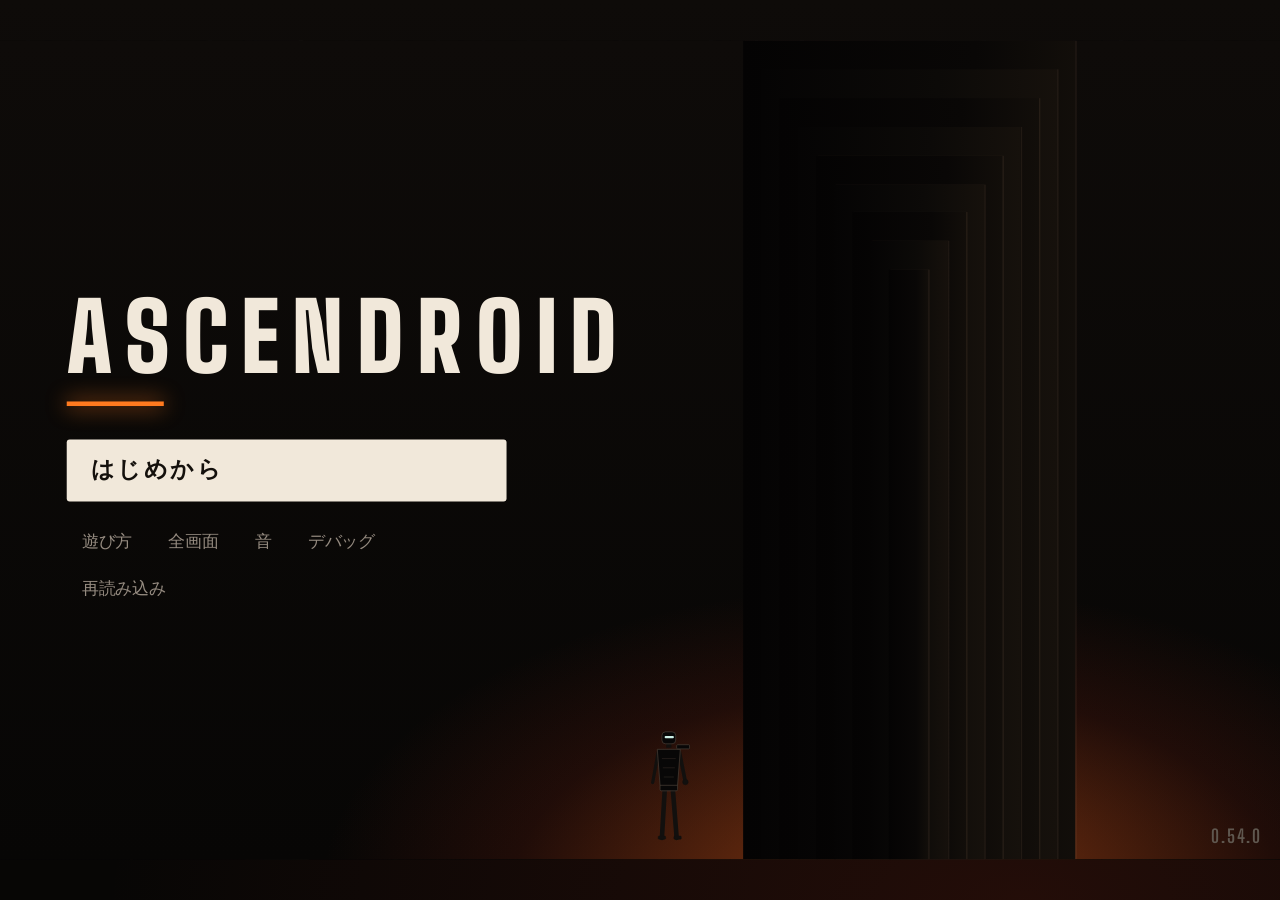
==== commit 01678fd9: "作業中: 音(js/audio.js)。効果音33種と場面ごとの曲、音量と入り切りの設定、試聴ページ tools/audio/index.html 硬く電子的な方向(歪ませた矩形波・鋸波、FM の金属" ====
--- a/index.html
+++ b/index.html
@@ -101,6 +101,7 @@
 <script src="data/attrs.js"></script>
 <script src="data/text.js"></script>
 <script src="js/engine.js"></script>
+<script src="js/audio.js"></script>
 <script>
 const APP_VERSION = '0.54.0';
 const $ = s => document.querySelector(s);
@@ -122,6 +123,8 @@
 /* 演出の後から起きる効果は、同じ行動の演出中で、打ち切られていないときだけ出す */
 const later = (fn, ms) => { const id = EXEC_ID; setTimeout(() => { if(id === EXEC_ID && !SKIP) fn(); }, ms); };
 const T_TICK = 110, T_SWIFT = 70;
+/* 音(js/audio.js)。無くても動く */
+const snd = (n, a) => { if(window.SND) SND.play(n, a); }, bgm = st => { if(window.SND) SND.music(st); };
 const CARD = {W: 96, H: 136, gap: 6, x0: 152, low: 300, up: 246, right: 736};
 
 const IC = {
@@ -724,6 +727,7 @@
   for(const e of b.foes){
     if(!e.alive) continue;
     const by0 = LAY.yE + 13, list = EN.upcoming(e), multi = e.uids.length > 1;
+    { const cm = list.find(m => m.a.ch && m.t <= 4 && !m.hit), ck = cm ? e.i + ':' + (e.seq + cm.k) : null; if(ck && UI.chWarn !== ck){ UI.chWarn = ck; snd('charge'); } }
     for(const m of list){
       const key = e.i + '-' + (e.seq + m.k) + '-' + m.left; seen.add(key);
       const a = m.a, sy = syn.has(e.i + '@' + m.t), atk = a.kind !== 'delay' && a.d > 0;
@@ -800,7 +804,7 @@
   for(const ln of document.querySelectorAll('#lanes .lane[data-lane]')) ln.classList.toggle('aim', t != null && t <= VIEW && ln.dataset.lane === p);
   if(t == null || t > VIEW){ el.style.opacity = '0'; st.style.setProperty('--threat', '0'); LAY.threat = 0; return; }
   el.style.opacity = '1'; el.style.top = laneY(p) + 'px'; el.style.width = Math.max(0, xs(t) - NOW - 15) + 'px'; el.classList.toggle('near', t <= 2);
-  LAY.threat = Math.max(0, Math.min(1, 1 - (t - 1) / 8)); st.style.setProperty('--threat', LAY.threat.toFixed(2));
+  LAY.threat = Math.max(0, Math.min(1, 1 - (t - 1) / 8)); st.style.setProperty('--threat', LAY.threat.toFixed(2)); if(window.SND) SND.heat(LAY.threat);
 }
 function renderStrip(){
   const b = S.b, seen = new Set(), room = b.handMax - b.hand.length;
@@ -942,7 +946,7 @@
 let WIPING = false;
 function wipe(fn){
   if(RM || WIPING){ fn(); return; }
-  WIPING = true; let w = $('#wipe'); if(!w){ w = document.createElement('div'); w.id = 'wipe'; $('#stage').appendChild(w); }
+  WIPING = true; snd('wipe'); let w = $('#wipe'); if(!w){ w = document.createElement('div'); w.id = 'wipe'; $('#stage').appendChild(w); }
   w.hidden = false;
   anim(w, [{transform: 'translateX(-112%) skewX(-14deg)'}, {transform: 'translateX(0) skewX(-14deg)'}], {duration: 170, easing: EZ.in, fill: 'forwards'});
   setTimeout(() => {
@@ -1128,7 +1132,7 @@
 function foeSay(i, key){
   const e = S && S.b && S.b.foes[i]; if(!e) return;
   const t0 = (FOES[e.key].say || {})[key], t = Array.isArray(t0) ? t0[Math.floor(Math.random() * t0.length)] : t0; if(!t) return; // 0.33.0: 複数あればどれか
-  e._said = e._said || {}; if(e._said[key]) return; e._said[key] = true;
+  e._said = e._said || {}; if(e._said[key]) return; e._said[key] = true; snd('say');
   const g = GEOM.get(i); let x, y;
   if(g && g.main){ const z = sprSize(g.main.kind, g.main.s); x = g.main.x; y = g.main.y - z.h / 2 + 4; }
   else { const c = foeCenter(i); x = c.x; y = c.y - 64; }
@@ -1373,11 +1377,16 @@
 }
 // 耐久バーの上(ダメージの数字を出す場所)
 function unitTop(i, uid){ const g = GEOM.get(i); if(!g) return foeCenter(i); const u = g.units[g.multi ? uid : '*'] || g.units['*']; return u ? (u.lst ? {x: u.cx, y: u.cy - 18} : {x: u.x, y: u.y - 8}) : foeCenter(i); }
+// カードが当たった瞬間の音。種類と重さで決める
+function cardSnd(k, evs){
+  const c = k && CARDS[k]; if(!c) return; const t = cardType(c), w = weightOf(c);
+  if(t === 'melee') snd('melee', w); else if(t === 'ranged') snd('ranged', w); else if(t === 'block' || t === 'parry') snd('block'); else if(t === 'delay') snd('delay'); else if(t === 'draw') snd('draw'); else if(t !== 'junk') snd('select');
+}
 function cardFx(x){
   switch(x.kind){
     case 'dmg': { const p = unitTop(x.e, x.unit), big = x.n >= 20, mid = x.n >= 10; dmgFloat(p.x + (Math.random() - .5) * 34, p.y + (Math.random() - .5) * 16, x.n, big ? 'big' : mid ? 'mid' : ''); if(big) hitStop(70); else if(x.n >= 14) hitStop(40); pulse(unitEl(x.e, x.unit), 'flash', 260); knock(unitSpr(x.e, x.unit), 10 + Math.min(18, x.n * .7)); if(!big && x.n < 14) burstFx(p.x, p.y + 30, '#fff', 22); break; }
-    case 'kill': splitFx(x.e); freeze(90); break;
-    case 'unitBreak': { const p = unitCenter(x.e, x.unit); pulse(unitEl(x.e, x.unit), 'flash', 420); burstFx(p.x, p.y, 'var(--foe2)', 40); chips(p.x, p.y, 'var(--foe2)', 10, 50, false); flashFx('brk'); rescan('UNIT'); break; }
+    case 'kill': snd('kill'); splitFx(x.e); freeze(90); break;
+    case 'unitBreak': { snd('unitBreak'); const p = unitCenter(x.e, x.unit); pulse(unitEl(x.e, x.unit), 'flash', 420); burstFx(p.x, p.y, 'var(--foe2)', 40); chips(p.x, p.y, 'var(--foe2)', 10, 50, false); flashFx('brk'); rescan('UNIT'); break; }
     case 'frenzy': { const p = foeCenter(x.e); floatAt(p.x, p.y - 70, '▲' + x.n, 'foe'); break; }
     case 'immune': { const p = unitTop(x.e, x.unit); floatAt(p.x, p.y, DATA.ui['fx.immune'], 'cy'); break; }
     case 'capped': { const p = unitTop(x.e, x.unit); floatAt(p.x + 24, p.y - 16, DATA.ui['fx.capped'], 'cy'); break; }
@@ -1393,7 +1402,7 @@
     case 'amp': floatAt(LAY.me.x + 10, LAY.me.y - 30, '▲' + x.n, 'cy'); break;
     case 'selfCrack': floatAt(DROID.x + 10, DROID.y - 92, DATA.kwName.crack + '+' + x.n, 'foe'); break;
     case 'selfDmg': floatAt(DROID.x + 10, DROID.y - 80, '−' + x.n, 'foe'); pulse($('#droid'), 'glitch', 320); break;
-    case 'heal': if(x.n) floatAt(DROID.x + 10, DROID.y - 80, '+' + x.n, 'cy'); break;
+    case 'heal': if(x.n) snd('heal'); if(x.n) floatAt(DROID.x + 10, DROID.y - 80, '+' + x.n, 'cy'); break;
     case 'grow': floatAt(LAY.me.x + 10, LAY.me.y - 30, '▲' + x.n, 'cy'); break;
     case 'delay':
       if(x.anger){ const p = foeCenter(x.e); floatAt(p.x, p.y - 70, '▲' + x.anger, 'foe'); pulse(foeEl(x.e), 'ehit', 280); foeSay(x.e, 'anger'); }
@@ -1405,8 +1414,8 @@
     case 'charge': floatAt(LAY.me.x + 30, LAY.me.y - 10, '+' + x.n, 'cy'); break;
     case 'draw': if(x.n) floatAt(LAY.pile.x, LAY.pile.y - 34, '+' + x.n, 'cy'); break;
     case 'timerSet': floatAt(xs(x.t), STRIP_Y - 10, '◆', 'cy'); break;
-    case 'guarded': { const p = foeCenter(x.e); const el = fxEl('fshield', p.x, p.y - 10); setTimeout(() => el.remove(), 520); floatAt(p.x + 26, p.y - 46, '防' + x.n, ''); break; }
-    case 'armored': { const p = unitCenter(x.e, x.unit); floatAt(p.x + 26, p.y - 36, '装' + x.n, ''); break; }
+    case 'guarded': { snd('absorb'); const p = foeCenter(x.e); const el = fxEl('fshield', p.x, p.y - 10); setTimeout(() => el.remove(), 520); floatAt(p.x + 26, p.y - 46, '防' + x.n, ''); break; }
+    case 'armored': { snd('absorb'); const p = unitCenter(x.e, x.unit); floatAt(p.x + 26, p.y - 36, '装' + x.n, ''); break; }
     case 'vulnHit': { const p = unitCenter(x.e, x.unit); floatAt(p.x - 26, p.y - 36, '×1.5', 'cy'); break; }
     case 'break': justFx(x.e, 'BREAK'); break;
     case 'counter': { const p = foeCenter(x.e); floatAt(p.x, p.y - 84, '返', 'foe'); beam({x: DROID.sx, y: DROID.sy}, {x: p.x, y: p.y - 10}); hitMeFx(x.res); break; }
@@ -1419,9 +1428,9 @@
   if(r.partLoss){ floatAt(NOW - 34, y - 14, '−' + r.partLoss, 'foe'); pulse(document.querySelector(`.part[data-p="${r.part}"]`), 'flash', 320); chips(NOW - 34, y, 'var(--foe)', Math.min(6, 2 + r.partLoss), 30, false); }
   if(r.broke) sparks(DROID.x, DROID.y - 30);
   if(r.bodyLoss) floatAt(LAY.me.x, LAY.floor + 2, '−' + r.bodyLoss, 'foe big');
-  if(r.hurt){ knock($('#droid'), -14 - Math.min(10, r.raw * .4), 360); burstFx(DROID.x + 4, DROID.y - 34, 'var(--foe2)', 30); flashFx('hurt');
+  if(r.hurt){ snd('hurt', r.raw >= 10); knock($('#droid'), -14 - Math.min(10, r.raw * .4), 360); burstFx(DROID.x + 4, DROID.y - 34, 'var(--foe2)', 30); flashFx('hurt');
     if(r.raw >= 10){ freeze(Math.min(90, 30 + r.raw * 3)); anim($('#shaker'), [{transform: 'translateX(-8px)'}, {transform: 'translateX(5px)'}, {transform: 'translateX(-2px)'}, {transform: 'none'}], {duration: 260, easing: 'linear'}); } }
-  else { guardFx(); burstFx(NOW - 6, y, 'var(--cy)', 26); }
+  else { snd('absorb'); guardFx(); burstFx(NOW - 6, y, 'var(--cy)', 26); }
 }
 async function foeFx(i, r){
   const e = S.b.foes[i];
@@ -1442,7 +1451,7 @@
     floatAt(dk ? LAY.pile.x + 40 : CARD.x0 + 60, LAY.H - 110, nm + '+' + (r.junk.n || 1), 'foe'); if(dk) pulse(dk, 'flash', 360); }
   if(r.shatter && r.shatter.length) floatAt(CARD.x0 + 60, LAY.H - 110, CARDS.shard.name + '+' + r.shatter.length, 'foe');
   if(r.kind === 'move'){
-    const p = foeCenter(i);
+    snd('foeMove'); const p = foeCenter(i);
     if(r.buff) floatAt(p.x, p.y - 70, '▲' + r.buff, 'foe');
     if(r.armor){ const q = unitCenter(i, r.by); const el = fxEl('fshield', q.x, q.y - 10); setTimeout(() => el.remove(), 520); floatAt(q.x, q.y - 50, '装+' + r.armor, ''); }
     if(r.heal) floatAt(p.x, p.y - 70, '+' + r.heal, 'cy');
@@ -1453,11 +1462,11 @@
     return;
   }
   if(r.kind === 'delay'){
-    if(r.applied){ pulse($('#droid'), 'glitch', 320); floatAt(xs(1), STRIP_Y - 18, '+' + r.v, 'foe'); if(r.swift) setTimeout(afterimage, 120); }
+    snd('delay'); if(r.applied){ pulse($('#droid'), 'glitch', 320); floatAt(xs(1), STRIP_Y - 18, '+' + r.v, 'foe'); if(r.swift) setTimeout(afterimage, 120); }
     return;
   }
   if(r.kind === 'parried'){
-    guardFx(); const p = foeCenter(i); beam(p, {x: DROID.sx + 10, y: DROID.sy + 20});
+    snd('just'); guardFx(); const p = foeCenter(i); beam(p, {x: DROID.sx + 10, y: DROID.sy + 20});
     for(const x of r.ev) cardFx(x);
     floatAt(DROID.x + 10, DROID.y - 92, DATA.kwName.just, 'cy');
     return;
@@ -1466,7 +1475,7 @@
 }
 function justFx(i, tag){
   /* 0.49.0: 時間が止まる。世界は暗く沈み、紫の斬線が予定を断ち、敵は大きく弾かれ、文字が差し込む。画面全体は光らせない */
-  freeze(160); const y = LAY.y0 + 2 * LAY.dy, br = tag === 'BREAK';
+  freeze(160); const y = LAY.y0 + 2 * LAY.dy, br = tag === 'BREAK'; snd(br ? 'brk' : 'just');
   anim($('#dim'), [{opacity: 0}, {opacity: 1, offset: .12}, {opacity: 1, offset: .5}, {opacity: 0}], {duration: 560, easing: 'linear'});
   const cut = fxNode('vcut' + (br ? ' cy' : ''), NOW - 110, y - 2, {}, 560); anim(cut, [{transform: 'rotate(-16deg) scaleX(0)', opacity: 1}, {transform: 'rotate(-16deg) scaleX(1)', opacity: 1, offset: .16}, {transform: 'rotate(-16deg) scaleX(1.05) scaleY(.3)', opacity: 0}], {duration: 520, easing: EZ.out});
   chips(NOW, y, br ? 'var(--cy)' : 'var(--just2)', 12, 70, false);
@@ -1475,6 +1484,7 @@
   flashFx(br ? 'brk' : 'just'); rescan(tag || 'JUST');
 }
 function interruptFx(){
+  snd('interrupt');
   const bar = $('#selfBar'); bar.hidden = false; bar.className = 'np broken';
   setTimeout(() => bar.classList.remove('broken'), 400);
   anim($('#droid'), [{transform: 'none'}, {transform: 'translateX(-14px) skewX(6deg)', offset: .15}, {transform: 'translateX(-4px)', offset: .5}, {transform: 'none'}], {duration: 420, easing: EZ.out});
@@ -1532,19 +1542,19 @@
   const k = S.b.hand[i].k, c = CARDS[k];
   if(EN.spendShort(S.b, c) || EN.needShort(S.b, c)) return; // 決まった量の充電・対象の侵食が足りない
   if(sel && sel.kind === 'card' && sel.i === i){ execute(); return; }
-  sel = {kind:'card', i, k, target: c.tgt ? defaultTarget(c) : null}; recalc();
+  sel = {kind:'card', i, k, target: c.tgt ? defaultTarget(c) : null}; recalc(); snd('select');
 }
 function onWait(){
   if(S.b.choose || PICK) return;
   if(sel && sel.kind === 'wait'){ execute(); return; }
-  sel = {kind:'wait'}; recalc();
+  sel = {kind:'wait'}; recalc(); snd('select');
 }
 function onRedraw(){
   if(S.b.choose || PICK) return;
   if(!RULE.econ && RULE.freeWait && !S.b.hand.length) return;
   const kind = rdKind();
   if(sel && sel.kind === kind){ execute(); return; }
-  sel = {kind}; recalc();
+  sel = {kind}; recalc(); snd('select');
 }
 // 敵(本体の絵か、ユニットのバー・絵)を押したとき。カードを選んでいれば狙いを変え、もう一度で使う。選んでいなければ詳細
 function onFoe(i, uid){
@@ -1604,20 +1614,20 @@
 async function showEvent(ev, k, ti){
   if(ev.type === 'card' || ev.type === 'timer' || ev.type === 'dot' || ev.type === 'foe') setTimeout(phaseCheck, 0);
   switch(ev.type){
-    case 'tick': if(!ev.real) afterimage(); else anim($('#nowLine'), [{transform: 'scaleX(2.6)', filter: 'brightness(1.8)'}, {transform: 'none', filter: 'none'}], {duration: 180, easing: EZ.out}); renderAll(); await sleep(ev.real ? T_TICK : T_SWIFT); break;
+    case 'tick': snd('tick'); if(!ev.real) afterimage(); else anim($('#nowLine'), [{transform: 'scaleX(2.6)', filter: 'brightness(1.8)'}, {transform: 'none', filter: 'none'}], {duration: 180, easing: EZ.out}); renderAll(); await sleep(ev.real ? T_TICK : T_SWIFT); break;
     case 'react': { const p = foeCenter(ev.e); floatAt(p.x, p.y - 70, '!', 'foe'); pulse(foeEl(ev.e), 'ehit', 200); renderAll(); await sleep(180); break; }
     case 'just': justFx(ev.e, 'JUST'); renderAll(); await sleep(460); break;
     case 'card': {
       /* 0.51.0: 動きのあるカードは、動きが当たりの瞬間に hit を呼び、終わるまで待つ(ヒットストップで延びた分も)。動きのないカードはすぐ当たる */
       /* 0.52.0: 打ち切られても当たりは必ず出す(決めの前に切られたら、切られた瞬間に出す) */
-      const hit = () => { if(hit.done) return; hit.done = true; for(const x of ev.ev) cardFx(x); renderAll(); };
+      const hit = () => { if(hit.done) return; hit.done = true; cardSnd(k, ev.ev); for(const x of ev.ev) cardFx(x); renderAll(); };
       IMPACT = 0; MOT = {hit}; const run = k && !SKIP ? cardMotion(k, ti) : null; MOT = null;
       if(run){ await Promise.race([run, sleep(2000)]); hit(); await sleep(40); }
       else { if(IMPACT && !RM && !SKIP) later(hit, IMPACT); else hit(); await sleep(Math.max(320, IMPACT + 200)); }
       IMPACT = 0; break;
     }
     case 'dot': for(const x of ev.ev) cardFx(x); renderAll(); await sleep(220); break;
-    case 'timer': { const p = unitCenter(ev.t.e, ev.t.unit); const el = fxEl('burst', p.x, p.y - 10); setTimeout(() => el.remove(), 520); for(const x of ev.ev) cardFx(x); renderAll(); await sleep(320); break; }
+    case 'timer': { snd('ranged', .3); const p = unitCenter(ev.t.e, ev.t.unit); const el = fxEl('burst', p.x, p.y - 10); setTimeout(() => el.remove(), 520); for(const x of ev.ev) cardFx(x); renderAll(); await sleep(320); break; }
     case 'turn': {
       const ids = new Set(S.b.hand.map(c => c.id));
       for(const [id, el] of cardEls) if(!ids.has(id)){ cardEls.delete(id); flyCard(el, LAY.pile.x - 48, LAY.pile.y - 100); }
@@ -1638,6 +1648,7 @@
     for(const id of a.pick || []){ const el = cardEls.get(id); cardEls.delete(id); flyCard(el, LAY.pile.x - 48, LAY.pile.y - 100); }
     const cd = b.hand[a.i], el = cardEls.get(cd.id); cardEls.delete(cd.id); castFly(el);
   } else if(a.type === 'swap' || a.type === 'reload'){
+    snd('refresh');
     b.hand.forEach((cd, n) => { const el = cardEls.get(cd.id); cardEls.delete(cd.id); setTimeout(() => flyCard(el, LAY.pile.x - 48, LAY.pile.y - 100), n * 30); });
   }
   const p = EN.beginAction(S, a);
@@ -1688,7 +1699,7 @@
 }
 /* ---------- タイトル(0.19.0) ---------- */
 function showTitle(){
-  hideOv(); hideOv2(); closeFocus(); $('#mapScr').hidden = true; $('#roomScr').hidden = true;
+  hideOv(); hideOv2(); closeFocus(); $('#mapScr').hidden = true; $('#roomScr').hidden = true; bgm('title');
   const o = loadSave(), conf = UI.titleConfirm === true;
   let cont = '';
   if(o){
@@ -1702,7 +1713,7 @@
     <div class="tt-main">
       <h1 class="tt-logo" data-t="ASCENDROID">ASCENDROID</h1>
       <div class="tt-menu">${cont}${nw}
-        <div class="tt-sub"><button class="tt-s" type="button" data-act="rules">遊び方</button><button class="tt-s" type="button" data-act="fs">全画面</button><button class="tt-s" type="button" data-act="debug">デバッグ</button><button class="tt-s" type="button" data-act="reload">再読み込み</button></div>
+        <div class="tt-sub"><button class="tt-s" type="button" data-act="rules">遊び方</button><button class="tt-s" type="button" data-act="fs">全画面</button><button class="tt-s" type="button" data-act="audio">音</button><button class="tt-s" type="button" data-act="debug">デバッグ</button><button class="tt-s" type="button" data-act="reload">再読み込み</button></div>
       </div>
     </div>
     <span class="tt-ver">${APP_VERSION}</span>`;
@@ -1731,7 +1742,7 @@
 }
 function encFoes(enc){ const c = {}; for(const f of ENC[enc].foes){ const nm = FOES[f].name; c[nm] = (c[nm] || 0) + 1; } return Object.entries(c).map(([n, k]) => k > 1 ? `${n}×${k}` : n).join('・'); }
 function showMap(){
-  UI.screen = 'map'; UI.view = 'normal'; sel = null; PV = null; $('#titleScr').hidden = true;
+  UI.screen = 'map'; UI.view = 'normal'; sel = null; PV = null; $('#titleScr').hidden = true; bgm('map');
   const run = S.run, m = run.map, reach = new Set(EN.nextNodes(run).map(nodeKey)), visited = new Set(run.visited);
   const atKey = run.at ? (run.at.boss ? 'boss' : run.at.lane + '-' + run.at.idx) : 'start';
   const all = [...m.nodes.flat(), m.boss];
@@ -1810,7 +1821,7 @@
 function heatHint(type){ const d = EN.heatDelta(type); if(Math.abs(d) < 0.05) return ''; const n = d >= 2 ? 2 : d > 0 ? 1 : d <= -2 ? -2 : -1; return `<span class="mi-al ${n > 0 ? 'up' : 'dn'}">${chevSvg(n)}</span>`; }
 // 段が変わったときの演出: 画面の縁が熱い色・冷たい色に光り、大きな矢印が上(下)へ抜け、新しい段の名前が出る
 function heatBanner(d){
-  const lv = hLv(), up = d > 0, host = $('#mapScr').hidden ? $('#roomScr') : $('#mapScr');
+  const lv = hLv(), up = d > 0, host = $('#mapScr').hidden ? $('#roomScr') : $('#mapScr'); snd(up ? 'heatUp' : 'heatDown');
   const fl = document.createElement('div'); fl.className = 'hflash ' + (up ? 'up' : 'dn') + ' ' + hCls(lv); host.appendChild(fl); setTimeout(() => fl.remove(), 1300);
   const el = document.createElement('div'); el.className = 'hbanner ' + (up ? 'up' : 'dn') + ' ' + hCls(lv);
   el.innerHTML = `<span class="hb-ch">${chevSvg(up ? Math.max(1, Math.abs(d)) : -Math.max(1, Math.abs(d)), true)}</span><span class="hb-t"><i>${DATA.ui[up ? 'heat.up' : 'heat.down']}</i><b>${hName(lv)}</b></span><span class="hb-now">${chevSvg(lv)}</span>`;
@@ -1836,7 +1847,7 @@
 // 整備・ショップ・イベントは画面ごと切り替える(左はいずれスチルを置く枠)。still なしは全幅
 function showRoom(kind, body, still){
   const fresh = $('#roomScr').hidden || $('#roomScr')._kind !== kind; $('#roomScr')._kind = kind;
-  UI.screen = 'room'; hideOv(); hideOv2(); $('#titleScr').hidden = true;
+  UI.screen = 'room'; hideOv(); hideOv2(); $('#titleScr').hidden = true; bgm('room');
   const left = typeof still === 'string' ? `<div class="rs-still info ${kind}">${still}</div>` : still ? `<div class="rs-still ${kind}"><span class="rs-ring"></span><span class="rs-glyph">${IC[kind]}</span><span class="rs-noise"></span></div>` : '';
   $('#roomScr').innerHTML = `${topBar(AREA().name)}${left}<div class="rs-main${still ? '' : ' full'}">${body}</div>`;
   $('#roomScr').hidden = false; $('#mapScr').hidden = true;
@@ -1875,7 +1886,7 @@
   $('#mapScr').hidden = true; $('#titleScr').hidden = true;
   clearCards(); clearMarks(); buildFoes(); for(const el of document.querySelectorAll('.say')) el.remove();
   renderAll(); enter($('#shaker'));
-  toast(`${DATA.rooms[n.type].name} · ${ENC[n.enc].fam}`);
+  toast(`${DATA.rooms[n.type].name} · ${ENC[n.enc].fam}`); snd('enter'); bgm(n.type === 'boss' ? 'boss' : n.type === 'elite' ? 'elite' : 'battle');
   const bs = S.b; setTimeout(() => { if(S.b === bs && !busy) bs.foes.forEach(e => foeSay(e.i, 'start')); }, 900);
 }
 function partTiles(){
@@ -1894,10 +1905,12 @@
   S.run.scrap += gain;
   const fm = fled ? `<p class="fledmsg">${fillUi('win.fled', {name: S.b.foes.find(e => e.fled).name})}</p>` : '';
   const lm = loot ? `<span class="loot">${fillUi('win.loot', {n: loot})}</span>` : '';
+  snd('win'); bgm('room');
   showOv(`<h2>戦闘終了</h2>${fm}${bodyLine()}${partTiles()}${gain || loot ? `<p class="gain"><span class="ic">${IC.scrap}</span>${gain ? '+' + gain : ''}${lm}</p>` : ''}<div class="row"><button class="btn" type="button" data-act="afterWin">次へ</button></div>`);
 }
 function onLose(){
   if(UI.node && UI.node.debug){ showDebugResult(false); return; }
+  snd('lose'); bgm(null);
   showOv(`<h2>機能停止</h2><div class="row"><button class="btn ghost" type="button" data-act="title">タイトルへ</button><button class="btn" type="button" data-act="retry">この戦闘をやり直す</button></div>`);
 }
 // 学習: 候補は全カード(パーツ専用とノイズを除く)から。倒した敵の pool のカードだけ、ごくわずかに出やすい
@@ -2497,9 +2510,15 @@
     <li>キー: 数字でカード、Enter で使う、R リフレッシュ、W 待機、Tab 狙い、↑↓ 見方、F 敵の詳細、Esc 戻る。</li>
   </ul><div class="row">${first ? '<button class="btn ghost" type="button" data-act="debug">デバッグ</button>' : ''}<button class="btn" type="button" data-act="close">${first ? 'はじめる' : '閉じる'}</button></div>`, !first);
 }
+/* 音の設定(0.54.0): 音量と、効果音・曲の入り切り。メニューとタイトルから */
+function audioRow(){ const c = window.SND ? SND.cfg : {vol: 0, sfx: false, bgm: false}; return `<div class="aset"><label for="volR">音量</label><input type="range" id="volR" min="0" max="100" step="5" value="${Math.round(c.vol * 100)}"><button type="button" class="tgl${c.sfx ? ' on' : ''}" data-act="snd" data-arg="sfx">効果音</button><button type="button" class="tgl${c.bgm ? ' on' : ''}" data-act="snd" data-arg="bgm">曲</button></div>`; }
+function bindAudio(){ const r = $('#volR'); if(r) r.oninput = () => { if(window.SND){ SND.set({vol: r.value / 100}); SND.play('ui'); } }; }
+function showAudio(){ UI.audioOnly = true; showOv(`<h2>音</h2>${audioRow()}${closeRow}`, true); bindAudio(); }
 function showMenu(){
+  UI.audioOnly = false;
   const at = S.run.at, pos = !at ? '入口' : at.boss ? 'ボス' : `部屋${at.idx + 1}/${AREA().rooms + 1}`;
-  showOv(`<h2>${AREA().name} · ${UI.screen === 'battle' && UI.node ? DATA.rooms[UI.node.type].name : pos}</h2><p class="sub">Ascendroid ${APP_VERSION} · ${CLS[clsKey()].name}</p><div class="mlist"><button class="opt" type="button" data-act="rules"><b>遊び方</b></button><button class="opt" type="button" data-act="unit"><b>機体</b></button><button class="opt" type="button" data-act="deck"><b>デッキ</b></button><button class="opt" type="button" data-act="fs"><b>全画面</b></button><button class="opt" type="button" data-act="title"><b>タイトルへ</b></button><button class="opt" type="button" data-act="debug"><b>デバッグ</b></button></div>${closeRow}`, true);
+  showOv(`<h2>${AREA().name} · ${UI.screen === 'battle' && UI.node ? DATA.rooms[UI.node.type].name : pos}</h2><p class="sub">Ascendroid ${APP_VERSION} · ${CLS[clsKey()].name}</p><div class="mlist"><button class="opt" type="button" data-act="rules"><b>遊び方</b></button><button class="opt" type="button" data-act="unit"><b>機体</b></button><button class="opt" type="button" data-act="deck"><b>デッキ</b></button><button class="opt" type="button" data-act="fs"><b>全画面</b></button><button class="opt" type="button" data-act="title"><b>タイトルへ</b></button><button class="opt" type="button" data-act="debug"><b>デバッグ</b></button></div>${audioRow()}${closeRow}`, true);
+  bindAudio();
 }
 async function goFull(){
   hideOv();
@@ -2512,6 +2531,7 @@
 function hideOv(){ $('#ov').hidden = true; }
 function showOv2(html){ const fresh = $('#ov2').hidden; $('#ovbox2').innerHTML = html; $('#ov2').hidden = false; $('#ov').classList.add('under'); if(fresh) enter($('#ov2')); }
 function hideOv2(){ $('#ov2').hidden = true; $('#ov').classList.remove('under'); }
+const ACT_SND = {learn:'gain', buy:'buy', del:'remove', go:'step', swapGo:'gain', doUp:'gain', attach:'gain', takePart:'gain', pick:'select', node:'select', dbgPick:'select', rest:'heal'};
 function act(a, arg, el){
   switch(a){
     case 'close': hideOv(); break;
@@ -2523,6 +2543,8 @@
     case 'foeClose': closeFocus(); break;
     case 'menu': if(!busy) showMenu(); break;
     case 'view': shiftView(arg); break;
+    case 'audio': showAudio(); break;
+    case 'snd': if(window.SND) SND.set({[arg]: !SND.cfg[arg]}); if(UI.audioOnly) showAudio(); else showMenu(); break;
     case 'rules': showRules(false); break;
     case 'deck': infoDeck(); break;
     case 'unit': infoUnit('parts'); break;
@@ -2692,7 +2714,7 @@
   /* 0.50.0: 画面の切り替え中(印が走る・面が横切る)は押しても何もしない(二度押しで部屋を2回終えないように) */
   if(WIPING || UI.going) return;
   const t = ev.target, a = t.closest('[data-act]');
-  if(a && !a.disabled){ act(a.dataset.act, a.dataset.arg, a); return; }
+  if(a && !a.disabled){ snd(ACT_SND[a.dataset.act] || 'ui'); act(a.dataset.act, a.dataset.arg, a); return; }
   if(!$('#ref').hidden){ if(t === $('#ref')) popRef(); return; }
   if(!$('#ov2').hidden){ if(t === $('#ov2')) hideOv2(); return; }
   const ov = $('#ov');
--- a/css/app.css
+++ b/css/app.css
@@ -829,3 +829,9 @@
 @keyframes banner{0%{opacity:0;letter-spacing:.3em}12%{opacity:1;letter-spacing:0}78%{opacity:1}100%{opacity:0}}
 @keyframes tch{from{opacity:0}to{opacity:1}}
 @media (prefers-reduced-motion:reduce){.medges .ed.nx{animation:none}}
+
+/* 音の設定 */
+.aset{display:flex;align-items:center;justify-content:center;gap:12px;margin:12px 0 2px;font-size:12px;color:var(--ash)}
+.aset input[type=range]{width:170px;accent-color:#cdefe6}
+.tgl{height:30px;padding:0 14px;font-size:12px;font-weight:700;color:var(--ash);box-shadow:inset 0 0 0 1px #4a423b;border-radius:2px}
+.tgl.on{background:var(--bone);color:#14100c;box-shadow:none}
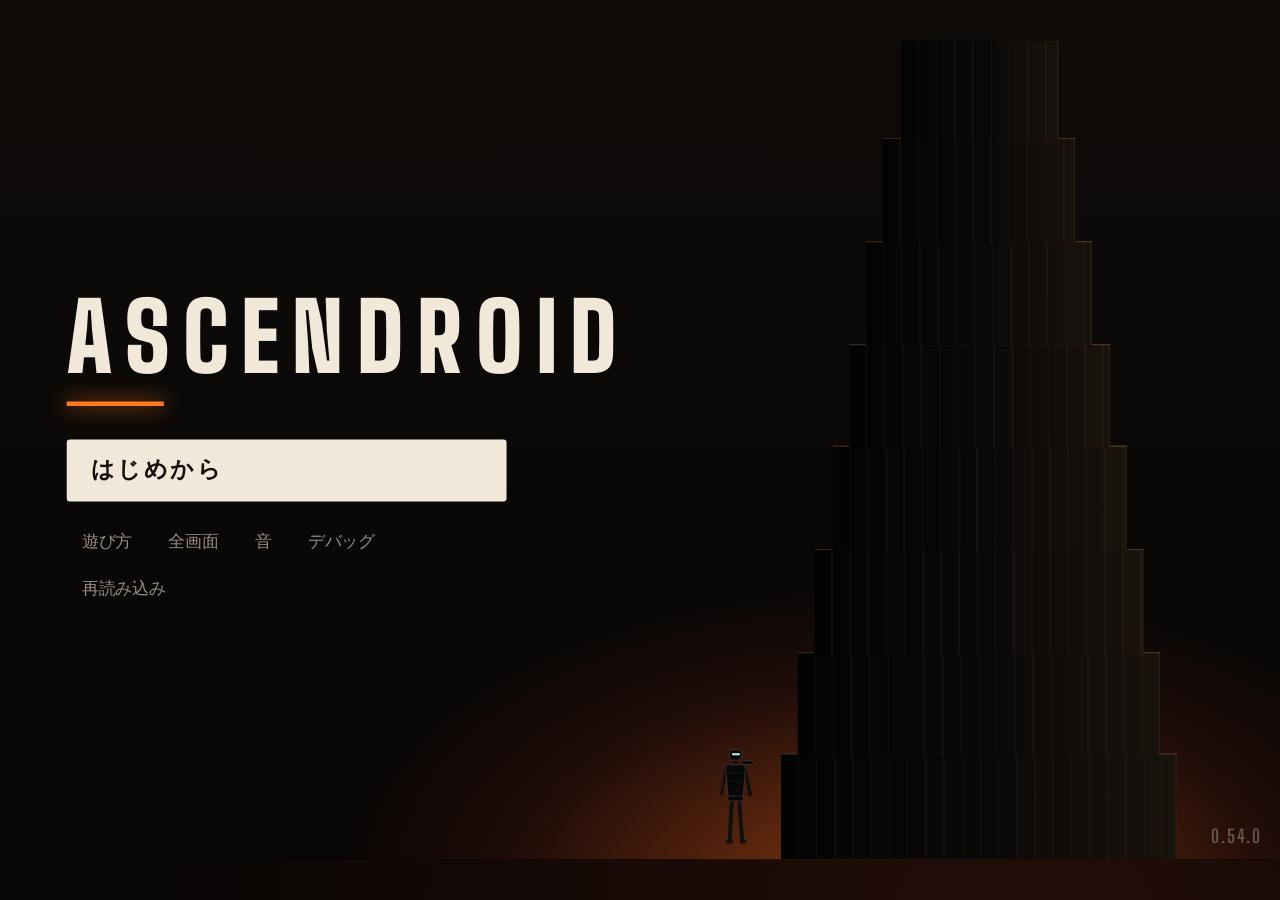
==== commit 4f3ff5c4: "作業中: 同梱ファイルの登録(sw.js・stage.sh)、出どころの一覧(assets/CREDITS.md)、アイコンと manifest の色、火の粉、タイトルの塔、play19 が画面の切り" ====
--- a/index.html
+++ b/index.html
@@ -2762,6 +2762,16 @@
 /* 0.46.0: 敵の列の軌条に、次の攻撃までの区間を刻む */
 {  const dm = document.createElement('div'); dm.id = 'dim'; dm.className = 'np'; $('#world').insertBefore(dm, $('#fx'));
   const th = document.createElement('div'); th.id = 'threat'; th.className = 'np'; $('#tl').insertBefore(th, $('#marks')); }
+/* 火の粉(0.54.0): 戦闘の背景。敵の攻撃が近いほど増える。動きを減らす設定では出さない。1秒に30コマまで */
+{ const EMB = [], cv = $('#embers'), cx = cv.getContext('2d'); let last = 0;
+  const loop = t => { requestAnimationFrame(loop);
+    if(UI.screen !== 'battle' || document.hidden || !$('#titleScr').hidden || !$('#mapScr').hidden || t - last < 33) return; last = t;
+    if(cv.width !== LAY.W || cv.height !== LAY.H){ cv.width = LAY.W; cv.height = LAY.H; }
+    const th = LAY.threat || 0;
+    if(EMB.length < 10 + th * 30 && Math.random() < .25 + th * .5) EMB.push({x: LAY.W * (.5 + Math.random() * .55), y: LAY.floor + 4, vx: -.2 - Math.random() * .6, vy: -.3 - Math.random() * .8, l: 1, s: .6 + Math.random() * 1.4});
+    cx.clearRect(0, 0, cv.width, cv.height);
+    for(let i = EMB.length - 1; i >= 0; i--){ const p = EMB[i]; p.x += p.vx; p.y += p.vy; p.vx += (Math.random() - .5) * .06; p.l -= .008 + Math.random() * .005; if(p.l <= 0){ EMB.splice(i, 1); continue; } cx.fillStyle = `rgba(255,${130 + Math.round(p.l * 90)},${40 + Math.round(p.l * 60)},${(p.l * .8).toFixed(2)})`; cx.fillRect(p.x, p.y, p.s, p.s); } };
+  if(!RM) requestAnimationFrame(loop); }
 dbgLoad(); applyEcon();
 showTitle();
 </script>
--- a/css/app.css
+++ b/css/app.css
@@ -187,7 +187,7 @@
 /* ================= 自機 ================= */
 #droid{position:absolute;transform-origin:50% 100%}
 #droid::before{content:"";position:absolute;left:-90%;right:-60%;top:-12%;bottom:-8%;background:radial-gradient(closest-side at 50% 55%,rgba(150,225,212,.17),transparent 78%);pointer-events:none}
-#droid svg{position:relative;display:block;width:100%;height:100%;overflow:visible}
+#droid svg{position:relative;display:block;width:100%;height:100%;overflow:visible;filter:drop-shadow(1px 0 0 rgba(255,140,60,.4))}
 #droid svg g,.vghost svg g{transform-box:view-box}
 #droid .dpose{display:none;position:absolute;left:0;top:0}
 #droid.p-ready .pz-ready,#droid.p-strike .pz-strike,#droid.p-smear .pz-smear,#droid.p-aim .pz-aim,#droid.p-recoil .pz-recoil,#droid.p-guard .pz-guard,#droid.p-cast .pz-cast{display:block}
@@ -256,7 +256,7 @@
 .foe{position:absolute;transition:opacity .4s,transform .4s,filter .3s;cursor:pointer}
 .foe::before{content:"";position:absolute;left:-55%;right:-45%;top:-45%;bottom:-25%;background:radial-gradient(closest-side at 55% 58%,rgba(255,120,40,calc(.3 + var(--threat,0) * .3)),rgba(184,50,26,.13) 55%,transparent 80%);pointer-events:none}
 .foe.us::before{left:-30%;right:-30%;top:-25%;bottom:-15%;opacity:.7}
-.foe svg{position:relative;display:block;width:100%;height:100%;overflow:visible}
+.foe svg{position:relative;display:block;width:100%;height:100%;overflow:visible;filter:drop-shadow(-1px -1px 0 rgba(255,160,90,.5))}
 .foe.dead{opacity:0;pointer-events:none}
 .foe.fled{opacity:0;transform:translateX(60px)}
 .foe .reticle{position:absolute;inset:6% 4%;border:1.5px solid var(--frost);border-left-color:transparent;border-right-color:transparent;border-radius:50%;opacity:0;pointer-events:none;filter:drop-shadow(0 0 4px rgba(205,239,230,.7))}
@@ -483,7 +483,7 @@
 }
 
 /* ================= 重ねる画面(報酬・選択・説明) ================= */
-#ov,#ov2,#ref{position:absolute;inset:0;z-index:60;display:flex;align-items:center;justify-content:center;background:rgba(5,4,3,.9);padding:10px 16px}
+#ov,#ov2,#ref{position:absolute;inset:0;z-index:60;display:flex;align-items:center;justify-content:center;background:rgba(5,4,3,.965);padding:10px 16px}
 #ov2{z-index:70} #ref{z-index:80;background:rgba(5,4,3,.93)}
 #ov.under .box{filter:brightness(.4)}
 .box{position:relative;max-width:620px;width:100%;max-height:100%;overflow:auto;scrollbar-width:none;padding:6px 4px;text-align:center}
@@ -799,10 +799,9 @@
 
 /* ================= タイトル ================= */
 #titleScr{background:radial-gradient(60% 50% at 70% 104%,rgba(255,104,30,.5),rgba(184,50,26,.14) 50%,transparent 75%),linear-gradient(180deg,#0e0b09,var(--soot));overflow:hidden}
-.tt-tower{position:absolute;right:16%;bottom:0;width:26%;height:100%}
-.tt-tower i{position:absolute;bottom:0;left:calc(var(--i) * 5.5%);right:calc(var(--i) * 5.5%);height:calc(100% - var(--i) * 3.5%);background:linear-gradient(90deg,#050404,#0c0a08 60%,#16110c);box-shadow:1px 0 0 rgba(255,200,150,.07),inset 0 0 0 0 transparent;display:block}
-.tt-tower i:nth-child(odd){background:linear-gradient(90deg,#040303,#090706 70%,#120e0a)}
-.tt-art{position:absolute;right:calc(16% + 30%);bottom:10px;width:30px;height:76px}
+.tt-tower{position:absolute;right:8%;bottom:0;width:31%;height:114%}
+.tt-tower i{position:absolute;display:block;bottom:calc(var(--i) * 11%);height:11.3%;left:calc(var(--i) * 4.3%);right:calc(var(--i) * 4.3%);background:repeating-linear-gradient(90deg,transparent 0 11px,rgba(255,190,120,.045) 11px 12px),linear-gradient(90deg,#040303,#0b0908 55%,#18120c);box-shadow:inset 0 1px 0 rgba(255,180,110,.2),inset -1px 0 0 rgba(255,160,90,.08)}
+.tt-art{position:absolute;right:calc(8% + 33%);bottom:8px;width:26px;height:66px}
 .tt-art .droidart{width:100%;height:100%}
 .tt-main{position:absolute;left:44px;top:0;bottom:0;display:flex;flex-direction:column;justify-content:center;gap:22px}
 .tt-logo{margin:0;font:900 62px/1 var(--f-num);letter-spacing:.14em;color:var(--bone)}
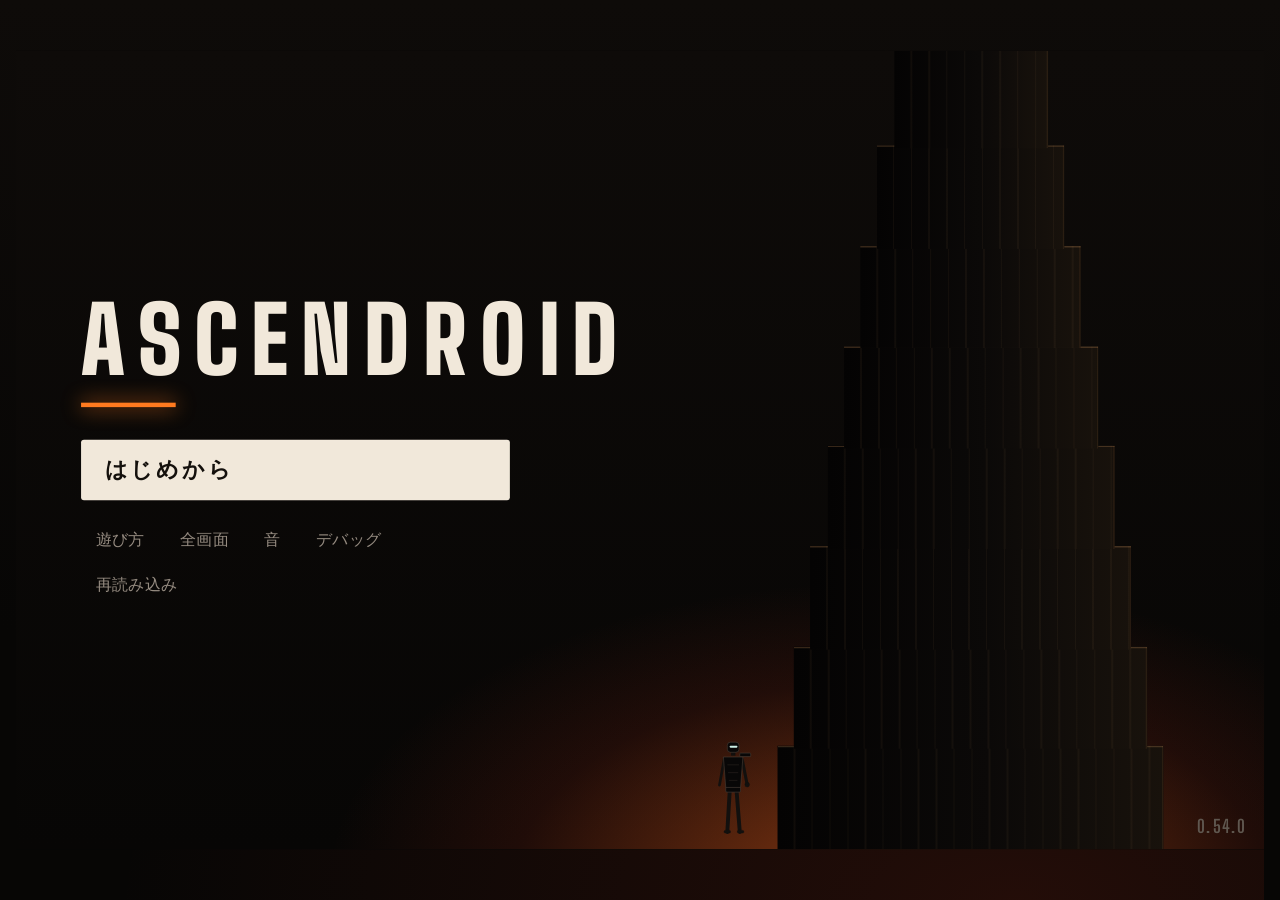
==== commit 3b799cd8: "作業中: 線路の左の部位の見出しに名前を出す Co-Authored-By: Claude Fable 5.2 <noreply@anthropic.com> Claude-Session: http" ====
--- a/index.html
+++ b/index.html
@@ -346,7 +346,7 @@
   LAY.s = s; LAY.W = Math.round(Math.max(844, Math.min(1040, w.clientWidth / s))); LAY.H = Math.round(Math.max(390, Math.min(540, w.clientHeight / s)));
   const ex = LAY.H - 390;
   document.documentElement.style.setProperty('--s', s); st.style.width = LAY.W + 'px'; st.style.height = LAY.H + 'px';
-  LAY.x0 = 152; LAY.x1 = LAY.W - 186; NOW = LAY.x0; PX = (LAY.x1 - LAY.x0) / VIEW;
+  LAY.x0 = 164; LAY.x1 = LAY.W - 186; NOW = LAY.x0; PX = (LAY.x1 - LAY.x0) / VIEW;
   LAY.yE = Math.round(56 + ex * .14); LAY.dy = Math.round((26 + ex * .1) * 2) / 2; LAY.y0 = LAY.yE + 40; LAY.yS = LAY.y0 + 4 * LAY.dy + 30; LAY.floor = LAY.H - 126;
   ROW_Y = LAY.yE; STRIP_Y = LAY.yS;
   const dh = Math.min(200, LAY.floor - (LAY.y0 - 26)), dw = dh * 98 / 250;   // 自機は部位の見出しに掛からない幅まで
@@ -492,7 +492,7 @@
     const num = el.querySelector('.pnum');
     num.textContent = after < st.cur ? `${st.cur}→${after}` : String(st.cur); num.classList.toggle('pv', after < st.cur);
     const start = worn ? Math.ceil(st.max / 2) : st.max;
-    el.querySelector('.pips').innerHTML = pipsHTML(st.max, st.cur, after, start, Math.max(2, Math.min(7, Math.floor((41 - (st.max - 1)) / st.max))));
+    el.querySelector('.pips').innerHTML = pipsHTML(st.max, st.cur, after, start, st.max > 10 ? 1.5 : Math.max(2, Math.min(5, Math.floor((31 - (st.max - 1)) / st.max))));
   });
 }
 function renderRows(){
--- a/css/app.css
+++ b/css/app.css
@@ -29,8 +29,8 @@
   --ez-out:cubic-bezier(.16,1,.3,1); --ez-snap:cubic-bezier(.3,1.5,.45,1); --ez-in:cubic-bezier(.55,0,.85,.35);
 }
 html,body{height:100%}
-body{margin:0;background:var(--soot);color:var(--bone);font-family:var(--f-body);overflow:hidden;overflow:clip;box-sizing:border-box;
-  padding-left:max(0px,env(safe-area-inset-left,0px));padding-right:max(0px,env(safe-area-inset-right,0px));padding-block:0;
+body{margin:0;background:linear-gradient(180deg,#0e0b09,var(--soot) 70%);color:var(--bone);font-family:var(--f-body);overflow:hidden;overflow:clip;box-sizing:border-box;
+  padding-left:max(16px,env(safe-area-inset-left,0px));padding-right:max(16px,env(safe-area-inset-right,0px));padding-block:0;
   -webkit-user-select:none;user-select:none;-webkit-tap-highlight-color:transparent;-webkit-text-size-adjust:100%}
 [hidden]{display:none!important}
 button{font:inherit;color:inherit;background:none;border:0;padding:0;margin:0;cursor:pointer;text-align:inherit}
@@ -100,7 +100,7 @@
 #selfBar.broken{background:var(--flame);animation:barbreak .38s ease-out forwards}
 #pvCut{position:absolute;top:calc(var(--yS) - 9px);width:18px;height:18px;margin-left:-9px;color:var(--flame);filter:drop-shadow(0 0 4px rgba(255,122,31,.8))}
 #pvCut svg{width:18px;height:18px;display:block}
-#pvGo{position:absolute;z-index:26;top:calc(var(--yS) + 13px);height:30px;min-width:44px;padding:0 12px 0 9px;transform:translateX(-50%);border-radius:15px;background:var(--frost);color:#06110f;display:flex;align-items:center;justify-content:center;gap:7px;white-space:nowrap;font:800 21px/1 var(--f-num);box-shadow:0 0 18px rgba(205,239,230,.5)}
+#pvGo{position:absolute;z-index:26;top:calc(var(--yE) - 54px);height:27px;min-width:44px;padding:0 12px 0 9px;transform:translateX(-50%);border-radius:14px;background:var(--frost);color:#06110f;display:flex;align-items:center;justify-content:center;gap:7px;white-space:nowrap;font:800 20px/1 var(--f-num);box-shadow:0 0 18px rgba(205,239,230,.5)}
 #pvGo span{display:flex;align-items:center;gap:3px}
 #pvGo .ic svg{width:13px;height:13px}
 #pvGo .pl svg{width:11px;height:11px;opacity:.75}
@@ -200,11 +200,11 @@
 #droid.glitch{animation:glitch .3s steps(4)}
 /* 部位の見出し: 線路の左端。記号・残りの数・目盛り */
 #parts{position:absolute;inset:0;pointer-events:none;transition:opacity .25s,transform .25s}
-.part{position:absolute;left:calc(var(--x0) - 64px);width:58px;height:22px;margin-top:-11px;display:grid;grid-template-columns:13px 1fr;grid-template-rows:12px 8px;column-gap:4px;align-items:center;color:var(--ash);pointer-events:auto;border-radius:2px}
+.part{position:absolute;left:calc(var(--x0) - 78px);width:72px;height:22px;margin-top:-11px;display:grid;grid-template-columns:13px 21px 1fr;grid-template-rows:12px 8px;column-gap:3px;align-items:center;color:var(--ash);pointer-events:auto;border-radius:2px}
 .part .ph{display:contents}
 .part .pico{grid-row:1/3;display:grid;place-items:center}
 .part .pico svg{width:13px;height:13px;display:block}
-.part .pname{display:none}
+.part .pname{grid-row:1/3;font-size:9.5px;font-weight:700;letter-spacing:0;white-space:nowrap;color:inherit}
 .part .pnum{font:800 13px/12px var(--f-num);color:var(--bone)}
 .part .pnum.pv{color:var(--flame)}
 .part .pips{display:flex;gap:1px;height:5px;align-self:start}
@@ -218,7 +218,7 @@
 .part.broken .pico{color:var(--ember)}
 .part.flash{animation:flashB .3s ease-out}
 #meWall{position:absolute;left:calc(var(--x0) - 7px);top:calc(var(--y0) - 14px);width:4px;height:calc(var(--dy) * 4 + 28px);border-radius:2px;background:linear-gradient(180deg,transparent,var(--frost) 14%,var(--frost) 86%,transparent);box-shadow:0 0 16px rgba(205,239,230,.75)}
-#meBlk{position:absolute;left:calc(var(--x0) - 64px);top:calc(var(--yS) - 12px);height:24px;display:flex;align-items:center;gap:3px;font:800 20px/1 var(--f-num);color:var(--frost);white-space:nowrap}
+#meBlk{position:absolute;left:calc(var(--x0) - 78px);top:calc(var(--yS) - 12px);height:24px;display:flex;align-items:center;gap:3px;font:800 20px/1 var(--f-num);color:var(--frost);white-space:nowrap}
 #meBlk .ic svg{width:14px;height:14px}
 #meBlk.pv{color:var(--bone)}
 .cinfo{position:absolute;display:flex;flex-direction:column;gap:4px;transition:opacity .4s}
@@ -791,7 +791,7 @@
 .rs-still .droidart{width:66px;height:168px;flex:none}
 .rs-main .shop{display:flex;gap:14px;align-items:flex-start}
 .rs-main .shop .cards{flex:1;justify-content:flex-start;flex-wrap:nowrap}
-.rs-main .shop .cards .card{transform:scale(1.12);margin:0 7px 20px}
+.rs-main .shop .cards .card{transform:scale(1.12);margin:0 10px 20px}
 .sitem{display:flex;flex-direction:column;align-items:center;gap:0}
 .sitem.sold{width:108px;height:150px;opacity:.2;box-shadow:inset 0 0 0 1px var(--ash2);margin:0 6px}
 .svc{display:grid;gap:6px;width:230px;flex:none}
@@ -834,3 +834,7 @@
 .aset input[type=range]{width:170px;accent-color:#cdefe6}
 .tgl{height:30px;padding:0 14px;font-size:12px;font-weight:700;color:var(--ash);box-shadow:inset 0 0 0 1px #4a423b;border-radius:2px}
 .tgl.on{background:var(--bone);color:#14100c;box-shadow:none}
+
+/* 送れる所は指で縦に送れるようにする(舞台そのものは touch-action:none)。決定の列は、長い一覧でも下に貼り付く */
+.box,.cards.udeck,#focus,.mem,.rs-main,.dbg-grid{touch-action:pan-y;overscroll-behavior:contain}
+.box>.row:last-child{position:sticky;bottom:-6px;z-index:2;margin-top:0;padding:16px 0 8px;background:linear-gradient(180deg,transparent,rgba(5,4,3,.97) 38%)}
